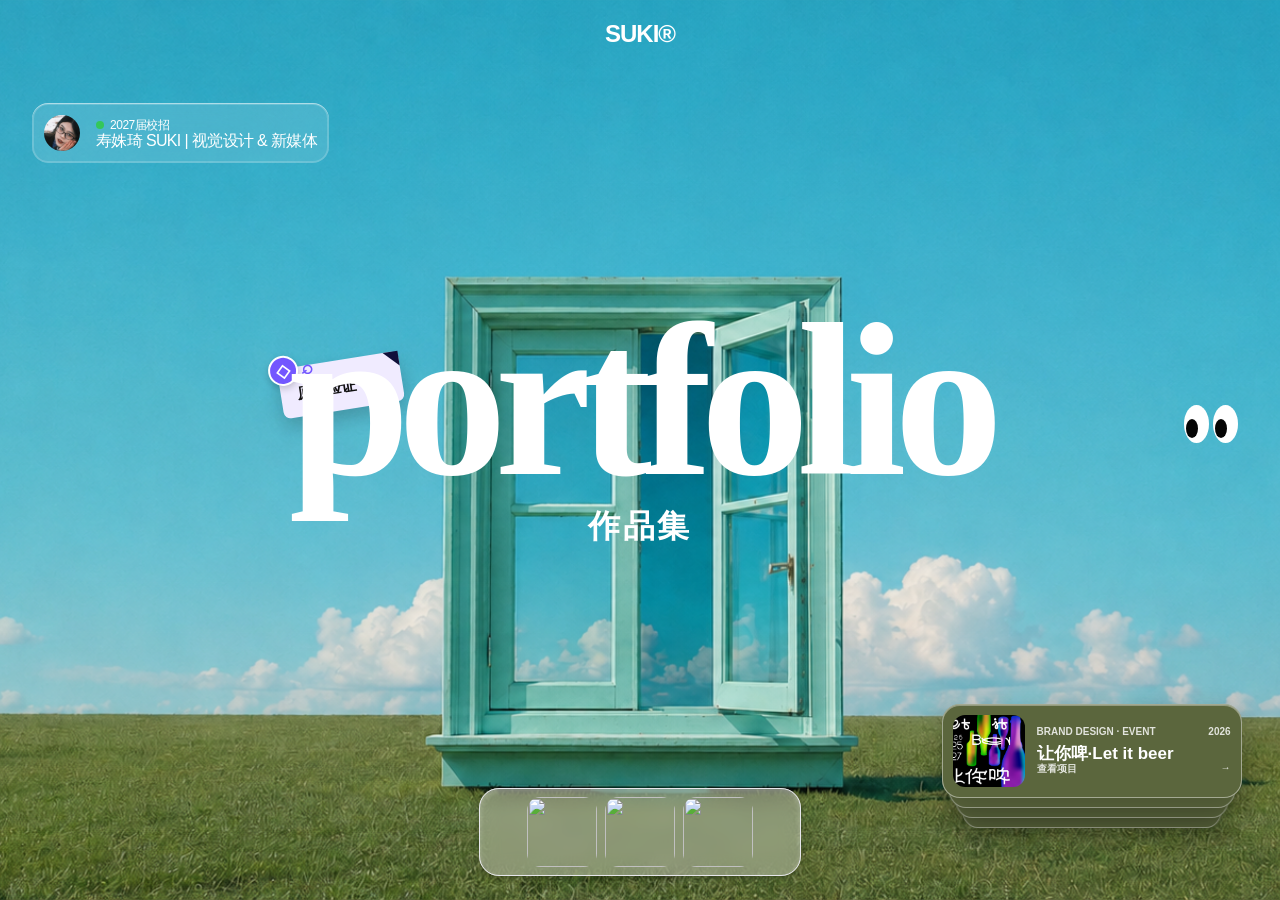
==== index.html @ dd78cadd "chore: capture portfolio source baseline" ====
<!doctype html>
<!-- Made in Framer · framer.com ✨ -->
<!-- Published Aug 6, 2026, 2:06 PM UTC -->
<html lang="en" data-redirect-timezone="1" dir="ltr">
<head>
	<meta charset="utf-8">
	<meta http-equiv="Cache-Control" content="no-cache, no-store, must-revalidate">
	<meta http-equiv="Pragma" content="no-cache">
	<meta http-equiv="Expires" content="0">
	<style id="remove-framer-branding">
		#__framer-badge-container {
			display: none !important;
			visibility: hidden !important;
			pointer-events: none !important;
		}
	</style>
	<style id="horizontal-tablet-stats">
		@media (min-width: 810px) and (max-width: 1439.98px) {
			.framer-OfoAZ .framer-1ay9h4e {
				width: 1335px !important;
				height: 301px !important;
				flex: none !important;
				transform-origin: center top !important;
				scale: 0.75;
				scale: clamp(0.58, calc((100vw - 48px) / 1335px), 1);
			}

			.framer-OfoAZ .framer-1wz6ew0-container {
				width: 339px !important;
				height: 203px !important;
				top: 71px !important;
				bottom: auto !important;
				left: 5px !important;
			}

			.framer-OfoAZ .framer-o98bv3-container {
				width: 339px !important;
				height: 203px !important;
				top: auto !important;
				bottom: 11px !important;
				left: 673px !important;
			}

			.framer-OfoAZ .framer-1bdtdpt-container {
				width: 339px !important;
				height: 203px !important;
				top: 27px !important;
				bottom: auto !important;
				left: 336px !important;
			}

			.framer-OfoAZ .framer-m10fc7-container {
				width: 339px !important;
				height: 203px !important;
				top: auto !important;
				bottom: 11px !important;
				left: 993px !important;
			}
		}
	</style>
	<style id="midrange-desktop-hero">
		.midrange-hero-extras {
			display: none;
		}

		.midrange-hero-title-line {
			display: inline;
		}

		.midrange-hero-title-line + .midrange-hero-title-line::before {
			content: " ";
		}

		@media (min-width: 1024px) and (max-width: 1439.98px) {
			#hero .framer-1fptlhi {
				position: relative !important;
				justify-content: center !important;
				gap: 0 !important;
				padding: 0 !important;
			}

			#hero .framer-1wnpgu1-container {
				position: absolute !important;
				top: 35px !important;
				left: 32px !important;
				order: initial !important;
			}

			#hero .framer-DPOZw.framer-v-pngd4r .framer-oto1q {
				order: 0 !important;
			}

			#hero .framer-DPOZw.framer-v-pngd4r .framer-ltp9uu {
				order: 1 !important;
			}

			#hero .framer-DPOZw.framer-v-pngd4r .framer-pwtmhb {
				gap: 4px !important;
			}

			#hero .framer-1mnp6iw {
				position: absolute !important;
				top: 144px !important;
				left: 50% !important;
				width: 390px !important;
				height: 324px !important;
				order: initial !important;
				transform: translateX(-50%) !important;
			}

			#hero .framer-19mtef4 h6 {
				--framer-font-size: clamp(54px, 5.2vw, 68px) !important;
				--framer-letter-spacing: -2.6px !important;
				--framer-line-height: 90% !important;
				--framer-text-alignment: left !important;
			}

			#hero .framer-19mtef4 {
				display: none !important;
			}

			#hero .midrange-hero-title-line {
				white-space: nowrap;
				display: block;
			}

			#hero .midrange-hero-title-line + .midrange-hero-title-line::before {
				content: none;
			}

			#hero .framer-1nuwzx9-container {
				top: 87px !important;
				left: 320px !important;
				right: auto !important;
			}

			#hero .framer-y3re4l-container {
				top: -25px !important;
				right: -48px !important;
				bottom: auto !important;
				left: auto !important;
			}

			.midrange-hero-extras {
				pointer-events: none;
				z-index: 4;
				display: block;
				position: absolute;
				inset: 0;
				font-family: "Mona Sans", "Mona Sans Placeholder", sans-serif;
			}

			.midrange-hero-custom-title {
				color: #fff;
				font-size: clamp(54px, 5.2vw, 68px);
				font-weight: 800;
				left: 50%;
				letter-spacing: -2.6px;
				line-height: 90%;
				margin: 0;
				position: absolute;
				top: 278px;
				transform: translateX(-50%);
				text-transform: uppercase;
				width: 390px;
			}

			.midrange-hero-custom-title span {
				display: block;
				white-space: nowrap;
			}

			.midrange-hero-chip-3 {
				pointer-events: auto;
				color: #111;
				background: #f0ebff;
				border-radius: 7px;
				align-items: center;
				box-sizing: border-box;
				gap: 7px;
				width: 122px;
				height: 50px;
				padding: 11px 10px 7px 16px;
				font-size: 15px;
				font-weight: 600;
				display: flex;
				position: absolute;
				top: 360px;
				left: calc(50% - 360px);
				transform: rotate(-9deg);
				box-shadow: 0 10px 18px #1113;
				transition: transform .35s cubic-bezier(.16, 1, .3, 1);
			}

			.midrange-hero-chip-3:hover {
				transform: rotate(-5deg) translateY(-6px) scale(1.04);
			}

			.midrange-hero-chip-3::after {
				content: "";
				border-top: 15px solid #10103a;
				border-left: 15px solid transparent;
				position: absolute;
				top: 0;
				right: 0;
			}

			.midrange-hero-chip-icon {
				color: #fff;
				background: #7357ff;
				border: 2px solid #fff;
				border-radius: 50%;
				place-items: center;
				width: 30px;
				height: 30px;
				font-size: 18px;
				display: grid;
				position: absolute;
				top: -13px;
				left: -9px;
				box-shadow: 0 3px 7px #0003;
			}

			.midrange-hero-clip {
				color: #7357ff;
				font-size: 19px;
				position: absolute;
				top: -8px;
				left: 25px;
				transform: rotate(18deg);
			}

			.midrange-hero-copy {
				color: #fff;
				width: 270px;
				font-size: 20px;
				font-weight: 700;
				line-height: 1.05;
				position: absolute;
				left: 32px;
				bottom: 38px;
			}

			.midrange-hero-copy span {
				display: block;
			}

			.midrange-hero-copy span:last-child {
				width: 230px;
				margin-top: 3px;
				margin-left: 34px;
				text-align: center;
			}

			.midrange-hero-eyes {
				align-items: center;
				gap: 4px;
				display: flex;
				position: absolute;
				top: 45%;
				right: 42px;
			}

			.midrange-hero-eye {
				background: #fff;
				border-radius: 50%;
				width: 25px;
				height: 38px;
				position: relative;
			}

			.midrange-hero-eye::after {
				content: "";
				background: #050505;
				border-radius: 50%;
				width: 12px;
				height: 19px;
				position: absolute;
				bottom: 5px;
				left: 2px;
			}

			.midrange-hero-case {
				pointer-events: auto;
				color: #fff;
				background: #59623dd9;
				border: 1px solid #ffffff70;
				border-radius: 18px;
				align-items: center;
				gap: 12px;
				width: 270px;
				height: 100px;
				padding: 12px;
				text-decoration: none;
				display: flex;
				position: absolute;
				right: 28px;
				bottom: 38px;
				box-shadow: 0 -10px 0 -2px #68724b, 0 -20px 0 -4px #7b8560, 0 12px 28px #0003;
				backdrop-filter: blur(10px);
				transition: transform .35s cubic-bezier(.16, 1, .3, 1);
			}

			.midrange-hero-case:hover {
				transform: translateY(-8px);
			}

			.midrange-hero-case img {
				object-fit: cover;
				border-radius: 11px;
				width: 70px;
				height: 70px;
			}

			.midrange-hero-case-meta {
				min-width: 0;
				flex: 1;
			}

			.midrange-hero-case-top {
				opacity: .9;
				justify-content: space-between;
				font-size: 10px;
				font-weight: 600;
				display: flex;
			}

			.midrange-hero-case-title {
				margin-top: 4px;
				font-size: 17px;
				font-weight: 800;
			}

			.midrange-hero-case-link {
				justify-content: space-between;
				margin-top: 12px;
				font-size: 10px;
				font-weight: 600;
				display: flex;
			}
		}
	</style>
	<style id="personal-about-layout">
		.personal-about-extras {
			font-family: "Mona Sans", "Mona Sans Placeholder", Arial, sans-serif;
		}

		.personal-about-title {
			color: #111;
			font-size: clamp(38px, 3.2vw, 54px);
			font-weight: 800;
			line-height: .95;
			letter-spacing: -2px;
			margin: 0;
			text-transform: uppercase;
		}

		.personal-about-photo {
			background: #fff;
			border: 1px solid rgba(0, 48, 60, .11);
			box-shadow: 18px 19px 0 rgba(38, 45, 43, .12), 0 14px 30px rgba(0, 0, 0, .12);
			margin: 0;
			position: absolute;
			transition: transform .45s cubic-bezier(.16, 1, .3, 1), box-shadow .45s cubic-bezier(.16, 1, .3, 1);
		}

		.personal-about-photo:hover {
			box-shadow: 22px 25px 0 rgba(38, 45, 43, .12), 0 20px 38px rgba(0, 0, 0, .16);
		}

		.personal-about-photo img {
			display: block;
			height: 100%;
			object-fit: cover;
			width: 100%;
		}

		.personal-about-pin {
			background: repeating-linear-gradient(135deg, #f57aac 0 5px, #dc6094 5px 7px);
			border: 1.5px solid #26333a;
			border-radius: 50%;
			box-shadow: 0 3px 0 rgba(0, 0, 0, .42);
			height: 30px;
			position: absolute;
			right: 42px;
			top: -12px;
			width: 30px;
			z-index: 3;
		}

		.personal-about-sticker {
			align-items: center;
			background: #edf8ff;
			box-shadow: 0 10px 18px rgba(0, 0, 0, .13);
			color: #151515;
			display: flex;
			font-size: 18px;
			font-weight: 600;
			gap: 11px;
			height: 62px;
			left: -17px;
			padding: 13px 22px 8px 50px;
			position: absolute;
			bottom: -29px;
			transform: rotate(-9deg);
			width: 158px;
			z-index: 4;
		}

		.personal-about-sticker::before {
			background: #159ce7;
			border: 2px solid white;
			border-radius: 50%;
			box-shadow: 0 3px 7px rgba(0, 0, 0, .25);
			color: white;
			content: "♙";
			display: grid;
			font-size: 22px;
			height: 40px;
			left: -9px;
			place-items: center;
			position: absolute;
			top: -12px;
			width: 40px;
		}

		.personal-about-sticker::after {
			border-left: 18px solid transparent;
			border-top: 18px solid #00303c;
			content: "";
			position: absolute;
			right: 0;
			top: 0;
		}

		.personal-about-clip {
			color: #159ce7;
			font-size: 21px;
			left: 24px;
			position: absolute;
			top: -10px;
			transform: rotate(12deg);
		}

		@media (min-width: 1024px) {
			#about {
				--about-card-w: clamp(265px, 22vw, 352px);
				height: clamp(720px, 56vw, 880px) !important;
				min-height: 720px !important;
				overflow: hidden !important;
				padding: 0 !important;
				position: relative !important;
			}

			#about > .framer-f8ufg9 {
				display: none !important;
			}

			#about > .personal-about-extras {
				inset: 0;
				pointer-events: none;
				position: absolute;
				z-index: 3;
			}

			#about .personal-about-title {
				left: clamp(44px, 5vw, 82px);
				position: absolute;
				top: clamp(48px, 5vw, 76px);
			}

			#about .personal-about-photo {
				height: clamp(365px, 31vw, 500px);
				left: clamp(70px, 10vw, 170px);
				pointer-events: auto;
				top: clamp(180px, 16vw, 260px);
				transform: rotate(8deg);
				width: clamp(260px, 23vw, 370px);
			}

			#about .personal-about-photo:hover {
				transform: rotate(5deg) translateY(-8px) scale(1.015);
			}

			#about > .framer-1ay9h4e {
				height: 445px !important;
				left: auto !important;
				position: absolute !important;
				right: clamp(28px, 4vw, 74px) !important;
				scale: 1 !important;
				top: clamp(195px, 16vw, 260px) !important;
				transform: none !important;
				transform-origin: top right !important;
				width: calc(var(--about-card-w) + var(--about-card-w) + 18px) !important;
				z-index: 5 !important;
			}

			#about .framer-1wz6ew0-container,
			#about .framer-o98bv3-container,
			#about .framer-1bdtdpt-container,
			#about .framer-m10fc7-container {
				height: calc(var(--about-card-w) * .6) !important;
				width: var(--about-card-w) !important;
			}

			#about .framer-1wz6ew0-container {
				bottom: auto !important;
				left: 0 !important;
				top: 13px !important;
				z-index: 5 !important;
			}

			#about .framer-o98bv3-container {
				bottom: auto !important;
				left: calc(var(--about-card-w) + 10px) !important;
				top: 4px !important;
				z-index: 6 !important;
			}

			#about .framer-1bdtdpt-container {
				bottom: auto !important;
				left: 10px !important;
				top: 220px !important;
				z-index: 7 !important;
			}

			#about .framer-m10fc7-container {
				bottom: auto !important;
				left: calc(var(--about-card-w) + 10px) !important;
				top: 210px !important;
				z-index: 5 !important;
			}
		}

		@media (min-width: 1024px) and (max-width: 1279.98px) {
			#about {
				--about-card-w: clamp(295px, 28vw, 330px);
			}

			#about > .framer-1ay9h4e {
				width: calc(var(--about-card-w) + var(--about-card-w) + 18px) !important;
			}

			#about .framer-o98bv3-container {
				left: calc(var(--about-card-w) + 10px) !important;
			}

			#about .framer-m10fc7-container {
				left: calc(var(--about-card-w) + 10px) !important;
			}
		}

		@media (max-width: 1023.98px) {
			#about {
				height: auto !important;
				min-height: 0 !important;
				position: relative !important;
			}

			#about > .framer-f8ufg9 {
				display: none !important;
			}

			#about > .personal-about-extras {
				flex: none;
				height: clamp(500px, 132vw, 620px);
				order: -1;
				position: relative;
				width: 100%;
				z-index: 3;
			}

			#about .personal-about-title {
				font-size: clamp(38px, 10vw, 54px);
				left: 24px;
				position: absolute;
				top: 46px;
			}

			#about .personal-about-photo {
				height: clamp(360px, 100vw, 470px);
				left: 50%;
				top: 125px;
				transform: translateX(-50%) rotate(5deg);
				width: min(74vw, 340px);
			}

			#about .personal-about-photo:hover {
				transform: translateX(-50%) rotate(2deg) translateY(-6px);
			}

			#about > .framer-1ay9h4e {
				order: 1;
				position: relative !important;
			}
		}
	</style>
	<link rel="stylesheet" href="./about-collage.css?v=20260919-design-copy">
	<style id="three-projects-layout">
		#hero .project-card-hidden,
		#project .project-card-hidden,
		#project .project-row-hidden {
			display: none !important;
		}

		#hero .legacy-hero-projects-hidden {
			display: none !important;
		}

		#hero .homepage-project-links {
			display: flex;
			flex-direction: column;
			gap: 10px;
			position: absolute;
			right: clamp(28px, 3vw, 64px);
			bottom: clamp(70px, 8vh, 105px);
			width: clamp(300px, 20vw, 380px);
			z-index: 35;
		}

		#hero .homepage-project-link {
			-webkit-backdrop-filter: blur(18px) saturate(120%);
			align-items: center;
			backdrop-filter: blur(18px) saturate(120%);
			background: rgba(91, 102, 61, 0.82);
			border: 1px solid rgba(255, 255, 255, 0.44);
			border-radius: 18px;
			box-shadow: 0 12px 30px rgba(0, 0, 0, 0.18), inset 0 1px 0 rgba(255, 255, 255, 0.34);
			color: #fff;
			display: grid;
			gap: 12px;
			grid-template-columns: 72px minmax(0, 1fr);
			height: 94px;
			padding: 10px;
			text-decoration: none;
			transition: transform 260ms cubic-bezier(.2,.8,.2,1), background 260ms ease;
		}

		#hero .homepage-project-link:hover,
		#hero .homepage-project-link:focus-visible {
			background: rgba(101, 113, 69, 0.9);
			outline: none;
			transform: translateX(-8px);
		}

		#hero .homepage-project-link img {
			border-radius: 12px;
			display: block;
			height: 72px;
			object-fit: cover;
			width: 72px;
		}

		#hero .homepage-project-link-copy {
			display: flex;
			flex-direction: column;
			min-width: 0;
		}

		#hero .homepage-project-link-meta,
		#hero .homepage-project-link-action {
			display: flex;
			font-family: Inter, sans-serif;
			font-size: 10px;
			font-weight: 600;
			justify-content: space-between;
			opacity: 0.82;
		}

		#hero .homepage-project-link-title {
			font-family: "Mona Sans", Inter, sans-serif;
			font-size: 17px;
			font-weight: 750;
			line-height: 1;
			margin: 8px 0 auto;
			overflow: hidden;
			text-overflow: ellipsis;
			white-space: nowrap;
		}

		@media (max-width: 809.98px) {
			#hero .homepage-project-links {
				bottom: 92px;
				right: 14px;
				width: min(310px, calc(100% - 28px));
			}

			#hero .homepage-project-link {
				grid-template-columns: 58px minmax(0, 1fr);
				height: 76px;
			}

			#hero .homepage-project-link img {
				height: 56px;
				width: 56px;
			}

			#hero .homepage-project-link-title {
				font-size: 14px;
				margin-top: 5px;
			}
		}
	</style>
	<style id="homepage-project-hover-stack">
		@media (hover: hover) and (pointer: fine) {
			#hero .homepage-project-links {
				--preview-height: 94px;
				height: calc(var(--preview-height) + (var(--project-count) - 1) * 10px);
				transition: height 360ms cubic-bezier(.2,.8,.2,1);
			}
			#hero .homepage-project-links .homepage-project-link {
				position: absolute; top: 0; left: 0; width: 100%;
				height: var(--preview-height); box-sizing: border-box;
				z-index: calc(var(--project-count) - var(--project-index));
				transform-origin: center bottom;
				transform: translateY(calc(var(--project-index) * 10px)) scaleX(calc(1 - var(--project-index) * .045));
				transition: transform 360ms cubic-bezier(.2,.8,.2,1), background 260ms ease;
			}
			#hero .homepage-project-links:not(:hover):not(:has(:focus-visible)) .homepage-project-link { background: rgb(91, 102, 61); }
			#hero .homepage-project-links:not(:hover):not(:has(:focus-visible)) .homepage-project-link:not(:first-child) > * { opacity: 0; }
			#hero .homepage-project-links .homepage-project-link > * { transition: opacity 180ms ease; }
			#hero .homepage-project-links:hover,
			#hero .homepage-project-links:has(:focus-visible) { height: calc(var(--project-count) * (var(--preview-height) + 10px) - 10px); }
			#hero .homepage-project-links:hover .homepage-project-link,
			#hero .homepage-project-links:has(:focus-visible) .homepage-project-link { transform: translateY(calc(var(--project-index) * (var(--preview-height) + 10px))); }
			#hero .homepage-project-links:hover .homepage-project-link:hover,
			#hero .homepage-project-links:has(:focus-visible) .homepage-project-link:focus-visible { transform: translate(-8px, calc(var(--project-index) * (var(--preview-height) + 10px))); }
		}
		@media (hover: hover) and (pointer: fine) and (max-width: 809.98px) {
			#hero .homepage-project-links { --preview-height: 76px; }
		}
		@media (prefers-reduced-motion: reduce) {
			#hero .homepage-project-links,
			#hero .homepage-project-links .homepage-project-link,
			#hero .homepage-project-links .homepage-project-link > * { transition: none; }
		}
	</style>
	<style id="footer-creative-copy">
		#footer .footer-creative-heading { top: 0 !important; height: auto !important; }
		#footer .footer-creative-heading h6 { font-size: clamp(34px, 4.5vw, 72px) !important; line-height: .93 !important; margin: 0 !important; white-space: nowrap; padding-left: clamp(100px, 8vw, 128px); }
		#footer .footer-creative-heading h6:nth-child(2) { padding-left: calc(clamp(100px, 8vw, 128px) + 1em); }
		#footer .footer-creative-heading h6:nth-child(3) { padding-left: calc(clamp(100px, 8vw, 128px) + .25em); }
		#footer .footer-creative-heading h6:nth-child(4) { padding-left: calc(clamp(100px, 8vw, 128px) + 1.25em); }
		#footer .footer-career-copy { white-space: pre-line !important; line-height: 1.3 !important; overflow-wrap: normal; }
	</style>
	<style id="hero-portfolio-title">
		/* Remove the supporting slogan at every homepage breakpoint. */
		#hero .framer-co6r0y,
		#hero .midrange-hero-copy {
			display: none !important;
		}

		#hero .framer-1mnp6iw,
		#hero .midrange-hero-custom-title {
			display: none !important;
		}

		#hero .hero-portfolio-heading {
			align-items: center;
			color: #fff;
			display: flex;
			flex-direction: column;
			left: 50%;
			pointer-events: none;
			position: absolute;
			text-align: center;
			top: 48%;
			transform: translate(-50%, -50%);
			width: min(96vw, 1320px);
			z-index: 5;
		}

		#hero .hero-portfolio-heading h1 {
			font-family: "Times New Roman", Georgia, serif;
			font-size: clamp(150px, 17vw, 270px);
			font-weight: 700;
			letter-spacing: -0.055em;
			line-height: 0.72;
			margin: 0;
			white-space: nowrap;
		}

		#hero .hero-portfolio-heading p {
			font-family: "Songti SC", STSong, Georgia, serif;
			font-size: clamp(28px, 2.5vw, 42px);
			font-weight: 700;
			letter-spacing: 0.08em;
			line-height: 1;
			margin: 30px 0 0;
		}

		@media (max-width: 809.98px) {
			#hero .hero-portfolio-heading {
				top: 44%;
				width: 96vw;
			}

			#hero .hero-portfolio-heading h1 {
				font-size: clamp(58px, 16.5vw, 94px);
				letter-spacing: -0.06em;
			}

			#hero .hero-portfolio-heading p {
				font-size: clamp(20px, 5.8vw, 30px);
				margin-top: 18px;
			}
		}
	</style>
	<style id="page-background-refresh">
		#project .framer-svjvdb h1,
		#project .project-stack-heading h1 {
			font-family: "Times New Roman", Georgia, serif !important;
			font-weight: 700 !important;
		}
		#project > [data-framer-background-image-wrapper="true"] {
			background: #c3e4f4 url("./assets/ec235ac8-564c-48c0-b6b8-eeb838b84412.png") center / cover no-repeat !important;
		}
		#footer .framer-1pko0bn > [data-framer-background-image-wrapper="true"] {
			background: #4aa9bc url("./assets/hero-window-clouds-v2.png") center / cover no-repeat !important;
		}
		#project > [data-framer-background-image-wrapper="true"] > img,
		#footer .framer-1pko0bn > [data-framer-background-image-wrapper="true"] > img,
		#project .project-stack-progress {
			display: none !important;
		}
	</style>
	<style id="hero-cover-image">
		#hero > [data-framer-background-image-wrapper="true"] {
			background-image: url("./assets/hero-window-clouds-v2.png") !important;
			background-position: center center !important;
			background-repeat: no-repeat !important;
			background-size: cover !important;
		}

		#hero > [data-framer-background-image-wrapper="true"] > img {
			opacity: 0 !important;
			pointer-events: none !important;
		}
	</style>
	<style id="hero-profile-avatar">
		#hero .framer-1emreek {
			background-image: url("./assets/profile-avatar-snow.jpg") !important;
			background-position: 68% 38% !important;
			background-repeat: no-repeat !important;
			background-size: 235% auto !important;
		}

		#hero .framer-1emreek > [data-framer-background-image-wrapper="true"] {
			opacity: 0 !important;
			pointer-events: none !important;
		}
	</style>
	<style id="removed-content-sections">
		#services,
		#reviews,
		#faqs,
		a[href$="#services"],
		a[href$="#reviews"],
		a[href$="#faqs"],
		div:has(> a[href$="#services"]),
		div:has(> a[href$="#reviews"]),
		div:has(> a[href$="#faqs"]),
		#footer .footer-english-links-hidden {
			display: none !important;
		}
	</style>
	<style id="apple-project-flipbook">
		#project.project-flipbook-ready .framer-t4zs2z,
		#project.project-flipbook-ready .framer-4jt9w9 {
			display: none !important;
		}

		#project .project-flipbook {
			--flip-accent: rgba(255, 255, 255, 0.72);
			left: 50%;
			position: absolute;
			top: 54%;
			transform: translate(-50%, -50%);
			width: min(78vw, 1160px);
			z-index: 20;
		}

		#project .project-flip-stage {
			aspect-ratio: 16 / 8.7;
			border-radius: 34px;
			outline: none;
			perspective: 1800px;
			position: relative;
		}

		#project .project-flip-stage:focus-visible {
			box-shadow: 0 0 0 4px rgba(10, 132, 255, 0.24);
		}

		#project .project-flip-page {
			-webkit-backdrop-filter: blur(30px) saturate(135%);
			backdrop-filter: blur(30px) saturate(135%);
			background: linear-gradient(145deg, rgba(255, 255, 255, 0.82), rgba(247, 247, 247, 0.66));
			border: 1px solid rgba(255, 255, 255, 0.82);
			border-radius: 34px;
			box-shadow: 0 30px 80px rgba(31, 35, 38, 0.18), inset 0 1px 0 rgba(255, 255, 255, 0.92);
			cursor: pointer;
			display: grid;
			grid-template-columns: minmax(0, 1.58fr) minmax(250px, 0.72fr);
			inset: 0;
			opacity: 0;
			overflow: hidden;
			padding: 12px;
			pointer-events: none;
			position: absolute;
			text-align: left;
			transform: perspective(1800px) rotateY(-12deg) translateX(4%) scale(0.975);
			transform-origin: left center;
			transition: opacity 420ms cubic-bezier(.2,.75,.2,1), transform 620ms cubic-bezier(.2,.8,.2,1), box-shadow 420ms ease;
		}

		#project .project-flip-page.is-active {
			opacity: 1;
			pointer-events: auto;
			transform: perspective(1800px) rotateY(0deg) translateX(0) scale(1);
			z-index: 3;
		}

		#project .project-flip-page.is-before {
			transform: perspective(1800px) rotateY(12deg) translateX(-4%) scale(0.975);
			transform-origin: right center;
		}

		#project .project-flip-page.is-active:hover {
			box-shadow: 0 36px 90px rgba(31, 35, 38, 0.22), inset 0 1px 0 rgba(255, 255, 255, 0.96);
			transform: perspective(1800px) rotateY(0deg) translateY(-4px) scale(1);
		}

		#project .project-flip-image {
			background: #e9e9e7;
			border-radius: 25px;
			height: 100%;
			min-width: 0;
			overflow: hidden;
			position: relative;
		}

		#project .project-flip-image::after {
			background: linear-gradient(180deg, transparent 68%, rgba(0, 0, 0, 0.08));
			content: "";
			inset: 0;
			pointer-events: none;
			position: absolute;
		}

		#project .project-flip-image img {
			display: block;
			height: 100%;
			object-fit: cover;
			transition: transform 700ms cubic-bezier(.2,.8,.2,1);
			width: 100%;
		}

		#project .project-flip-page.is-active:hover img {
			transform: scale(1.018);
		}

		#project .project-flip-info {
			display: flex;
			flex-direction: column;
			min-width: 0;
			padding: clamp(24px, 3vw, 46px) clamp(20px, 2.6vw, 40px);
		}

		#project .project-flip-kicker,
		#project .project-flip-count {
			color: rgba(37, 37, 37, 0.5);
			font-family: Inter, sans-serif;
			font-size: 12px;
			font-weight: 600;
			letter-spacing: 0.02em;
			text-transform: uppercase;
		}

		#project .project-flip-meta {
			display: flex;
			justify-content: space-between;
		}

		#project .project-flip-title {
			color: #1d1d1f;
			font-family: "Mona Sans", Inter, sans-serif;
			font-size: clamp(30px, 3.3vw, 54px);
			font-weight: 700;
			letter-spacing: -0.055em;
			line-height: 0.96;
			margin: auto 0 18px;
		}

		#project .project-flip-description {
			color: rgba(37, 37, 37, 0.62);
			font-family: Inter, sans-serif;
			font-size: clamp(13px, 1.15vw, 17px);
			font-weight: 500;
			line-height: 1.45;
			margin: 0;
		}

		#project .project-flip-link {
			align-items: center;
			border-top: 1px solid rgba(37, 37, 37, 0.11);
			color: #1d1d1f;
			display: flex;
			font-family: Inter, sans-serif;
			font-size: 13px;
			font-weight: 600;
			justify-content: space-between;
			margin-top: clamp(20px, 3vw, 42px);
			padding-top: 17px;
		}

		#project .project-flip-controls {
			align-items: center;
			display: flex;
			gap: 12px;
			justify-content: center;
			margin-top: 22px;
		}

		#project .project-flip-nav {
			-webkit-backdrop-filter: blur(18px);
			align-items: center;
			backdrop-filter: blur(18px);
			background: rgba(255, 255, 255, 0.68);
			border: 1px solid rgba(255, 255, 255, 0.88);
			border-radius: 999px;
			box-shadow: 0 8px 24px rgba(31, 35, 38, 0.12);
			color: #1d1d1f;
			cursor: pointer;
			display: flex;
			font-size: 20px;
			height: 44px;
			justify-content: center;
			padding: 0;
			transition: transform 180ms ease, background 180ms ease;
			width: 44px;
		}

		#project .project-flip-nav:hover {
			background: rgba(255, 255, 255, 0.92);
			transform: translateY(-2px);
		}

		#project .project-flip-dots {
			-webkit-backdrop-filter: blur(18px);
			align-items: center;
			backdrop-filter: blur(18px);
			background: rgba(255, 255, 255, 0.52);
			border: 1px solid rgba(255, 255, 255, 0.72);
			border-radius: 999px;
			display: flex;
			gap: 7px;
			height: 34px;
			padding: 0 13px;
		}

		#project .project-flip-dot {
			background: rgba(29, 29, 31, 0.22);
			border: 0;
			border-radius: 999px;
			height: 6px;
			padding: 0;
			transition: width 260ms ease, background 260ms ease;
			width: 6px;
		}

		#project .project-flip-dot.is-active {
			background: #1d1d1f;
			width: 20px;
		}

		@media (max-width: 809.98px) {
			#project .project-flipbook {
				top: 52%;
				width: calc(100% - 28px);
			}

			#project .project-flip-stage {
				aspect-ratio: 16 / 10.4;
				border-radius: 22px;
			}

			#project .project-flip-page {
				border-radius: 22px;
				grid-template-columns: minmax(0, 1.25fr) minmax(128px, 0.75fr);
				padding: 7px;
			}

			#project .project-flip-image {
				border-radius: 17px;
			}

			#project .project-flip-info {
				padding: 15px 12px;
			}

			#project .project-flip-kicker,
			#project .project-flip-count {
				font-size: 8px;
			}

			#project .project-flip-title {
				font-size: clamp(18px, 5.7vw, 24px);
				margin-bottom: 8px;
			}

			#project .project-flip-description {
				display: -webkit-box;
				font-size: 9px;
				-webkit-box-orient: vertical;
				-webkit-line-clamp: 2;
				overflow: hidden;
			}

			#project .project-flip-link {
				font-size: 9px;
				margin-top: 10px;
				padding-top: 9px;
			}

			#project .project-flip-controls {
				margin-top: 14px;
			}

			#project .project-flip-nav {
				font-size: 17px;
				height: 38px;
				width: 38px;
			}
		}

		@media (prefers-reduced-motion: reduce) {
			#project .project-flip-page,
			#project .project-flip-image img,
			#project .project-flip-nav,
			#project .project-flip-dot {
				transition-duration: 0.01ms !important;
			}
		}
	</style>
	<style id="apple-project-scroll-stack">
		#project.project-scroll-stack-ready {
			--project-bottom-space: clamp(190px, 24svh, 280px);
			height: calc(220svh + var(--project-bottom-space)) !important;
			min-height: calc(1750px + var(--project-bottom-space)) !important;
			overflow: clip !important;
			position: relative !important;
		}

		#project.project-scroll-stack-ready .framer-t4zs2z,
		#project.project-scroll-stack-ready .framer-4jt9w9,
		#project.project-scroll-stack-ready > .project-flipbook {
			display: none !important;
		}

		#project .project-scroll-stack {
			height: calc(100% - var(--project-bottom-space, 220px));
			inset: 0;
			position: absolute;
			width: 100%;
			z-index: 20;
		}

		#project .project-stack-sticky {
			align-items: center;
			display: flex;
			height: 100svh;
			justify-content: center;
			position: sticky;
			top: 0;
			width: 100%;
		}

		#project .project-stack-heading {
			left: 50% !important;
			position: absolute !important;
			top: clamp(126px, 12vh, 150px) !important;
			transform: translateX(-50%) !important;
			width: min(620px, calc(100% - 40px)) !important;
			z-index: 40 !important;
		}

		#project .project-stack-heading .framer-eoi6kj {
			width: 100% !important;
		}

		#project .project-stack-heading .framer-165lf6a-container {
			left: clamp(0px, 3vw, 28px) !important;
			top: -58px !important;
			transform: scale(0.72) rotate(-12deg) !important;
			transform-origin: left center !important;
		}

		#project .project-stack-heading h1 {
			font-size: clamp(34px, 3.35vw, 54px) !important;
			line-height: 0.92 !important;
		}

		#project .project-stack-stage {
			aspect-ratio: 16 / 8.1;
			perspective: 1800px;
			position: relative;
			transform: translateY(clamp(72px, 10vh, 112px));
			width: min(58vw, 1080px);
			z-index: 1;
		}

		#project .project-stack-card {
			-webkit-backdrop-filter: blur(30px) saturate(135%);
			backdrop-filter: blur(30px) saturate(135%);
			background: linear-gradient(145deg, rgba(255, 255, 255, 0.86), rgba(247, 247, 247, 0.7));
			border: 1px solid rgba(255, 255, 255, 0.86);
			border-radius: 34px;
			box-shadow: 0 30px 82px rgba(31, 35, 38, 0.2), inset 0 1px 0 rgba(255, 255, 255, 0.96);
			cursor: pointer;
			display: grid;
			grid-template-columns: minmax(0, 1.42fr) minmax(270px, 0.88fr);
			inset: 0;
			overflow: hidden;
			padding: 12px;
			position: absolute;
			text-align: left;
			transform-origin: center top;
			will-change: transform, filter;
		}

		#project .project-stack-card:focus-visible {
			box-shadow: 0 0 0 4px rgba(10, 132, 255, 0.24), 0 30px 82px rgba(31, 35, 38, 0.2);
			outline: none;
		}

		#project .project-stack-card:hover .project-stack-image img {
			transform: scale(1.018);
		}

		#project .project-stack-image {
			background: #e9e9e7;
			border-radius: 25px;
			height: 100%;
			overflow: hidden;
			position: relative;
		}

		#project .project-stack-image::after {
			background: linear-gradient(180deg, transparent 68%, rgba(0, 0, 0, 0.08));
			content: "";
			inset: 0;
			pointer-events: none;
			position: absolute;
		}

		#project .project-stack-image img {
			display: block;
			height: 100%;
			object-fit: cover;
			transition: transform 650ms cubic-bezier(.2,.8,.2,1);
			width: 100%;
		}

		#project .project-stack-info {
			display: flex;
			flex-direction: column;
			min-width: 0;
			padding: clamp(24px, 3vw, 46px) clamp(20px, 2.6vw, 40px);
		}

		#project .project-stack-meta {
			display: flex;
			justify-content: space-between;
		}

		#project .project-stack-kicker,
		#project .project-stack-count {
			color: rgba(37, 37, 37, 0.5);
			font-family: Inter, sans-serif;
			font-size: 12px;
			font-weight: 600;
			letter-spacing: 0.02em;
			text-transform: uppercase;
		}

		#project .project-stack-title {
			color: #1d1d1f;
			font-family: "Mona Sans", Inter, sans-serif;
			font-size: clamp(27px, 2.3vw, 40px);
			font-weight: 700;
			letter-spacing: -0.055em;
			line-height: 0.96;
			margin: auto 0 18px;
			white-space: nowrap;
		}

		#project .project-stack-description {
			color: rgba(37, 37, 37, 0.62);
			font-family: Inter, sans-serif;
			font-size: clamp(13px, 1.15vw, 17px);
			font-weight: 500;
			line-height: 1.45;
			margin: 0;
		}

		#project .project-stack-link {
			align-items: center;
			border-top: 1px solid rgba(37, 37, 37, 0.11);
			color: #1d1d1f;
			display: flex;
			font-family: Inter, sans-serif;
			font-size: 13px;
			font-weight: 600;
			justify-content: space-between;
			margin-top: clamp(20px, 3vw, 42px);
			padding-top: 17px;
		}

		#project .project-stack-progress {
			-webkit-backdrop-filter: blur(18px);
			align-items: center;
			backdrop-filter: blur(18px);
			background: rgba(255, 255, 255, 0.58);
			border: 1px solid rgba(255, 255, 255, 0.78);
			border-radius: 999px;
			bottom: -58px;
			box-shadow: 0 8px 24px rgba(31, 35, 38, 0.1);
			display: flex;
			gap: 8px;
			height: 34px;
			left: 50%;
			padding: 0 14px;
			position: absolute;
			transform: translateX(-50%);
			z-index: 10;
		}

		#project .project-stack-progress-dot {
			background: rgba(29, 29, 31, 0.2);
			border-radius: 999px;
			height: 6px;
			transition: width 220ms ease, background 220ms ease;
			width: 6px;
		}

		#project .project-stack-progress-dot.is-active {
			background: #1d1d1f;
			width: 22px;
		}

		@media (max-width: 809.98px) {
			#project.project-scroll-stack-ready {
				--project-bottom-space: clamp(150px, 20svh, 220px);
				height: calc(210svh + var(--project-bottom-space)) !important;
				min-height: calc(1420px + var(--project-bottom-space)) !important;
			}

			#project .project-stack-stage {
				aspect-ratio: 16 / 10.4;
				transform: translateY(112px);
				width: calc(100% - 28px);
			}

			#project .project-stack-heading {
				top: 140px !important;
				width: calc(100% - 32px) !important;
			}

			#project .project-stack-heading .framer-165lf6a-container {
				left: 18px !important;
				top: -58px !important;
				transform: scale(0.58) rotate(-12deg) !important;
			}

			#project .project-stack-heading h1 {
				font-size: clamp(28px, 9.6vw, 40px) !important;
				line-height: 0.9 !important;
			}

			#project .project-stack-card {
				border-radius: 22px;
				grid-template-columns: minmax(0, 1.08fr) minmax(138px, 0.92fr);
				padding: 7px;
			}

			#project .project-stack-image {
				border-radius: 17px;
			}

			#project .project-stack-info {
				padding: 15px 12px;
			}

			#project .project-stack-kicker,
			#project .project-stack-count {
				font-size: 8px;
			}

			#project .project-stack-title {
				font-size: clamp(15px, 4.4vw, 18px);
				margin-bottom: 8px;
			}

			#project .project-stack-description {
				display: -webkit-box;
				font-size: 9px;
				-webkit-box-orient: vertical;
				-webkit-line-clamp: 2;
				overflow: hidden;
			}

			#project .project-stack-link {
				font-size: 9px;
				margin-top: 10px;
				padding-top: 9px;
			}
		}

		@media (prefers-reduced-motion: reduce) {
			#project.project-scroll-stack-ready {
				height: auto !important;
				min-height: 0 !important;
			}

			#project .project-scroll-stack,
			#project .project-stack-sticky,
			#project .project-stack-stage {
				height: auto;
				position: relative;
				transform: none;
			}

			#project .project-stack-heading {
				left: auto !important;
				margin: 80px auto 24px !important;
				position: relative !important;
				top: auto !important;
				transform: none !important;
			}

			#project .project-stack-stage {
				aspect-ratio: auto;
				display: grid;
				gap: 18px;
				padding: 120px 0;
			}

			#project .project-stack-card {
				aspect-ratio: 16 / 8.7;
				filter: none !important;
				position: relative;
				transform: none !important;
			}
		}
	</style>
	<style id="landscape-project-modal">
		.framer-OfoAZ.framer-lgv2t0 {
			z-index: 1000 !important;
		}

		.framer-OfoAZ.framer-httw9p-container {
			z-index: 1001 !important;
		}

		@media (min-width: 810px) {
			.framer-OfoAZ.framer-httw9p-container {
				height: min(88vh, 1100px) !important;
				left: 50% !important;
				max-height: calc(100vh - 72px) !important;
				max-width: calc(100vw - 96px) !important;
				top: 50% !important;
				transform: translate(-50%, -50%) !important;
				width: min(86vw, 1480px) !important;
			}

			.framer-OfoAZ.framer-httw9p-container > .framer-ksZsc,
			.framer-OfoAZ.framer-httw9p-container .framer-1syuspx-container,
			.framer-OfoAZ.framer-httw9p-container .framer-xnhiZ {
				height: 100% !important;
				width: 100% !important;
			}

			.framer-OfoAZ.framer-httw9p-container .framer-ksZsc > .framer-1syuspx-container {
				height: calc(100% - 48px) !important;
			}

			.framer-OfoAZ.framer-httw9p-container .framer-oj4zbl {
				aspect-ratio: auto !important;
				height: min(45vw, 60vh, 700px) !important;
				min-height: 0 !important;
				width: 100% !important;
			}
		}
	</style>
	<style id="project-case-modal-style">
		body.project-case-modal-open {
			overflow: hidden !important;
		}

		body.project-case-modal-open [data-framer-name="Content-Wrapper"] {
			overflow: hidden !important;
		}

		.project-case-modal {
			align-items: center;
			display: flex;
			inset: 0;
			justify-content: center;
			opacity: 0;
			padding: 32px;
			pointer-events: none;
			position: fixed;
			transition: opacity 260ms ease;
			z-index: 2147483000;
		}

		.project-case-modal[hidden] {
			display: none;
		}

		.project-case-modal.is-open {
			opacity: 1;
			pointer-events: auto;
		}

		.project-case-backdrop {
			backdrop-filter: blur(7px);
			background: rgba(10, 20, 31, 0.68);
			inset: 0;
			position: absolute;
		}

		.project-case-window {
			background: rgba(249, 249, 247, 0.98);
			border: 1px solid rgba(255, 255, 255, 0.88);
			border-radius: 28px;
			box-shadow: 0 34px 90px rgba(0, 0, 0, 0.38), 0 2px 1px rgba(255, 255, 255, 0.9) inset;
			display: flex;
			flex-direction: column;
			height: min(90vh, 980px);
			max-width: 1220px;
			overflow: hidden;
			position: relative;
			transform: translateY(24px) scale(0.975);
			transition: transform 320ms cubic-bezier(0.22, 1, 0.36, 1);
			width: min(88vw, 1220px);
		}

		.project-case-modal.is-open .project-case-window {
			transform: translateY(0) scale(1);
		}

		.project-case-toolbar {
			align-items: center;
			background: rgba(252, 252, 250, 0.92);
			border-bottom: 1px solid rgba(0, 0, 0, 0.06);
			display: grid;
			flex: 0 0 58px;
			grid-template-columns: 92px minmax(0, 1fr) 42px;
			gap: 14px;
			padding: 0 22px;
		}

		.project-case-controls {
			align-items: center;
			appearance: none;
			background: transparent;
			border: 0;
			cursor: pointer;
			display: flex;
			gap: 8px;
			height: 38px;
			justify-content: flex-start;
			padding: 0;
		}

		.project-case-controls span {
			border: 0.5px solid rgba(0, 0, 0, 0.12);
			border-radius: 50%;
			display: block;
			height: 15px;
			transition: filter 160ms ease, transform 160ms ease;
			width: 15px;
		}

		.project-case-controls:hover span,
		.project-case-controls:focus-visible span {
			filter: saturate(1.15) brightness(0.96);
			transform: scale(1.08);
		}

		.project-case-controls .is-red { background: #ff5f57; }
		.project-case-controls .is-yellow { background: #febc2e; }
		.project-case-controls .is-green { background: #28c840; }

		.project-case-address {
			align-items: center;
			background: #f0f0ef;
			border: 1px solid rgba(0, 0, 0, 0.035);
			border-radius: 9px;
			color: #9a9a99;
			display: flex;
			font-size: 14px;
			gap: 8px;
			height: 34px;
			justify-content: center;
			letter-spacing: -0.01em;
			min-width: 0;
			padding: 0 16px;
		}

		.project-case-address-text {
			overflow: hidden;
			text-overflow: ellipsis;
			white-space: nowrap;
		}

		.project-case-toolbar-mark {
			align-items: center;
			background: linear-gradient(145deg, #57c8ff, #0078ee);
			border-radius: 8px;
			box-shadow: 0 1px 3px rgba(0, 86, 160, 0.3);
			color: #fff;
			display: flex;
			font-size: 16px;
			height: 28px;
			justify-content: center;
			justify-self: end;
			width: 28px;
		}

		.project-case-scroll {
			flex: 1 1 auto;
			overflow-x: hidden;
			overflow-y: auto;
			overflow-y: overlay;
			padding: 26px;
			scroll-behavior: smooth;
			scrollbar-color: rgba(0, 0, 0, 0.24) transparent;
			scrollbar-width: thin;
		}

		.project-case-scroll::-webkit-scrollbar { width: 9px; }
		.project-case-scroll::-webkit-scrollbar-track { background: transparent; }
		.project-case-scroll::-webkit-scrollbar-thumb {
			background: rgba(0, 0, 0, 0.2);
			border: 3px solid transparent;
			border-radius: 999px;
			background-clip: padding-box;
		}

		.project-case-cover,
		.project-case-video,
		.project-case-page {
			background: #ececea;
			border: 1px solid rgba(0, 0, 0, 0.06);
			border-radius: 20px;
			box-shadow: 0 14px 34px rgba(0, 0, 0, 0.12);
			display: block;
			height: auto;
			object-fit: cover;
			width: 100%;
		}

		.project-case-cover {
			aspect-ratio: 16 / 9;
		}

		.project-case-video {
			aspect-ratio: 16 / 9;
			background: #0b0d12;
			object-fit: cover;
		}

		.project-case-summary {
			display: grid;
			gap: 18px 36px;
			grid-template-columns: minmax(0, 1.55fr) minmax(260px, 0.75fr);
			padding: 34px 4px 40px;
		}

		.project-case-kicker {
			color: #8a8a87;
			font-size: 13px;
			font-weight: 650;
			letter-spacing: 0.08em;
			margin: 0 0 12px;
			text-transform: uppercase;
		}

		.project-case-title {
			color: #1d1d1f;
			font-size: clamp(34px, 4.3vw, 62px);
			font-weight: 760;
			letter-spacing: -0.055em;
			line-height: 0.98;
			margin: 0;
		}

		.project-case-description {
			color: #5f5f5c;
			font-size: 17px;
			line-height: 1.55;
			margin: 18px 0 0;
			max-width: 760px;
		}

		.project-case-facts {
			align-self: end;
			border-top: 1px solid rgba(0, 0, 0, 0.11);
			display: grid;
			gap: 18px 20px;
			grid-template-columns: repeat(2, minmax(0, 1fr));
			margin: 0;
			padding: 18px 0 0;
		}

		.project-case-facts div { min-width: 0; }
		.project-case-facts dt {
			color: #92928f;
			font-size: 12px;
			margin: 0 0 4px;
		}
		.project-case-facts dd {
			color: #252523;
			font-size: 14px;
			font-weight: 650;
			line-height: 1.3;
			margin: 0;
		}

		.project-case-content-heading {
			align-items: baseline;
			display: flex;
			justify-content: space-between;
			margin: 2px 4px 18px;
		}

		.project-case-content-heading h3 {
			color: #1d1d1f;
			font-size: 24px;
			letter-spacing: -0.035em;
			margin: 0;
		}

		.project-case-content-heading span {
			color: #949491;
			font-size: 13px;
		}

		.project-case-pages {
			display: grid;
			gap: 24px;
			padding-bottom: 6px;
		}

		.project-case-page {
			box-shadow: 0 10px 28px rgba(0, 0, 0, 0.1);
			object-fit: contain;
		}

		@media (max-width: 809px) {
			.project-case-modal { padding: 10px; }
			.project-case-window {
				border-radius: 22px;
				height: calc(100dvh - 20px);
				width: calc(100vw - 20px);
			}

			.project-case-toolbar {
				flex-basis: 52px;
				grid-template-columns: 76px minmax(0, 1fr) 30px;
				gap: 8px;
				padding: 0 14px;
			}

			.project-case-controls { gap: 6px; }
			.project-case-controls span { height: 13px; width: 13px; }
			.project-case-address { font-size: 12px; height: 31px; padding: 0 10px; }
			.project-case-toolbar-mark { border-radius: 7px; height: 25px; width: 25px; }
			.project-case-scroll { padding: 12px; }
			.project-case-cover,
			.project-case-video,
			.project-case-page { border-radius: 13px; }
			.project-case-summary {
				gap: 24px;
				grid-template-columns: 1fr;
				padding: 26px 2px 32px;
			}
			.project-case-title { font-size: clamp(31px, 11vw, 46px); }
			.project-case-description { font-size: 15px; margin-top: 14px; }
			.project-case-content-heading { margin: 0 2px 12px; }
			.project-case-content-heading h3 { font-size: 20px; }
			.project-case-pages { gap: 14px; }
		}

		@media (prefers-reduced-motion: reduce) {
			.project-case-modal,
			.project-case-window { transition: none !important; }
			.project-case-scroll { scroll-behavior: auto; }
		}
	</style>
	<meta name="viewport" content="width=device-width">
	<meta name="generator" content="Framer 46fff58">
	<title>SUKI® – 视觉设计作品集</title>
    <meta name="description" content="A playful creative digital design portfolio featuring websites, UI/UX projects, Framer builds, brand identity work, AI explorations, and selected creative work.">
    <meta name="framer-search-index" content="https://framerusercontent.com/sites/yvacJel4hSEJsUfXoYWax/searchIndex-u0xomVuQBjSN.json">
    <meta name="framer-search-index-fallback" content="https://framerusercontent.com/sites/yvacJel4hSEJsUfXoYWax/searchIndex-UoP0uo3FduqY.json">
    <link href="https://framerusercontent.com/images/iamnT5AMymgEVyGvm02suRMOSY.png" rel="icon" media="(prefers-color-scheme: light)">
    <link href="https://framerusercontent.com/images/iamnT5AMymgEVyGvm02suRMOSY.png" rel="icon" media="(prefers-color-scheme: dark)">
    <link rel="apple-touch-icon" href="https://framerusercontent.com/images/F6YMT19LuP84MiwgMNntzaufww.png">
    <!-- Open Graph -->
    <meta property="og:type" content="website">
    <meta property="og:title" content="SUKI® – 视觉设计作品集">
    <meta property="og:description" content="A playful creative digital design portfolio featuring websites, UI/UX projects, Framer builds, brand identity work, AI explorations, and selected creative work.">
    <meta property="og:image" content="https://framerusercontent.com/images/SH2m0pFPxiO8aVxuEubFLarw.png">
    <!-- X -->
    <meta name="twitter:card" content="summary_large_image">
    <meta name="twitter:title" content="SUKI® – 视觉设计作品集">
    <meta name="twitter:description" content="A playful creative digital design portfolio featuring websites, UI/UX projects, Framer builds, brand identity work, AI explorations, and selected creative work.">
    <meta name="twitter:image" content="https://framerusercontent.com/images/SH2m0pFPxiO8aVxuEubFLarw.png">
	
	
	<script>try{if(localStorage.getItem("__framer_force_showing_editorbar_since")){const n=document.createElement("link");n.rel="modulepreload";n.href="https://framer.com/edit/init.mjs";document.head.appendChild(n)}}catch(e){}</script>
	<link rel="canonical" href="https://creatiie.framer.website/"><meta property="og:url" content="https://creatiie.framer.website/"><!-- Start of headStart -->
    
    <!-- End of headStart -->
	
	<style data-framer-font-css>/* vietnamese */
@font-face {
  font-family: 'Mona Sans';
  font-style: italic;
  font-weight: 500;
  font-stretch: 100%;
  font-display: swap;
  src: url(https://fonts.gstatic.com/s/monasans/v4/o-0ZIpQmx24alC5A4PNr4C5OaxRsfNNlKbCePevttnOmDyw.woff2) format('woff2');
  unicode-range: U+0102-0103, U+0110-0111, U+0128-0129, U+0168-0169, U+01A0-01A1, U+01AF-01B0, U+0300-0301, U+0303-0304, U+0308-0309, U+0323, U+0329, U+1EA0-1EF9, U+20AB;
}
/* latin-ext */
@font-face {
  font-family: 'Mona Sans';
  font-style: italic;
  font-weight: 500;
  font-stretch: 100%;
  font-display: swap;
  src: url(https://fonts.gstatic.com/s/monasans/v4/o-0ZIpQmx24alC5A4PNr4C5OaxRsfNNlKbCePevtt3OmDyw.woff2) format('woff2');
  unicode-range: U+0100-02BA, U+02BD-02C5, U+02C7-02CC, U+02CE-02D7, U+02DD-02FF, U+0304, U+0308, U+0329, U+1D00-1DBF, U+1E00-1E9F, U+1EF2-1EFF, U+2020, U+20A0-20AB, U+20AD-20C0, U+2113, U+2C60-2C7F, U+A720-A7FF;
}
/* latin */
@font-face {
  font-family: 'Mona Sans';
  font-style: italic;
  font-weight: 500;
  font-stretch: 100%;
  font-display: swap;
  src: url(https://fonts.gstatic.com/s/monasans/v4/o-0ZIpQmx24alC5A4PNr4C5OaxRsfNNlKbCePevtuXOm.woff2) format('woff2');
  unicode-range: U+0000-00FF, U+0131, U+0152-0153, U+02BB-02BC, U+02C6, U+02DA, U+02DC, U+0304, U+0308, U+0329, U+2000-206F, U+20AC, U+2122, U+2191, U+2193, U+2212, U+2215, U+FEFF, U+FFFD;
}
/* vietnamese */
@font-face {
  font-family: 'Mona Sans';
  font-style: italic;
  font-weight: 700;
  font-stretch: 100%;
  font-display: swap;
  src: url(https://fonts.gstatic.com/s/monasans/v4/o-0ZIpQmx24alC5A4PNr4C5OaxRsfNNlKbCePevttnOmDyw.woff2) format('woff2');
  unicode-range: U+0102-0103, U+0110-0111, U+0128-0129, U+0168-0169, U+01A0-01A1, U+01AF-01B0, U+0300-0301, U+0303-0304, U+0308-0309, U+0323, U+0329, U+1EA0-1EF9, U+20AB;
}
/* latin-ext */
@font-face {
  font-family: 'Mona Sans';
  font-style: italic;
  font-weight: 700;
  font-stretch: 100%;
  font-display: swap;
  src: url(https://fonts.gstatic.com/s/monasans/v4/o-0ZIpQmx24alC5A4PNr4C5OaxRsfNNlKbCePevtt3OmDyw.woff2) format('woff2');
  unicode-range: U+0100-02BA, U+02BD-02C5, U+02C7-02CC, U+02CE-02D7, U+02DD-02FF, U+0304, U+0308, U+0329, U+1D00-1DBF, U+1E00-1E9F, U+1EF2-1EFF, U+2020, U+20A0-20AB, U+20AD-20C0, U+2113, U+2C60-2C7F, U+A720-A7FF;
}
/* latin */
@font-face {
  font-family: 'Mona Sans';
  font-style: italic;
  font-weight: 700;
  font-stretch: 100%;
  font-display: swap;
  src: url(https://fonts.gstatic.com/s/monasans/v4/o-0ZIpQmx24alC5A4PNr4C5OaxRsfNNlKbCePevtuXOm.woff2) format('woff2');
  unicode-range: U+0000-00FF, U+0131, U+0152-0153, U+02BB-02BC, U+02C6, U+02DA, U+02DC, U+0304, U+0308, U+0329, U+2000-206F, U+20AC, U+2122, U+2191, U+2193, U+2212, U+2215, U+FEFF, U+FFFD;
}
/* vietnamese */
@font-face {
  font-family: 'Mona Sans';
  font-style: italic;
  font-weight: 800;
  font-stretch: 100%;
  font-display: swap;
  src: url(https://fonts.gstatic.com/s/monasans/v4/o-0ZIpQmx24alC5A4PNr4C5OaxRsfNNlKbCePevttnOmDyw.woff2) format('woff2');
  unicode-range: U+0102-0103, U+0110-0111, U+0128-0129, U+0168-0169, U+01A0-01A1, U+01AF-01B0, U+0300-0301, U+0303-0304, U+0308-0309, U+0323, U+0329, U+1EA0-1EF9, U+20AB;
}
/* latin-ext */
@font-face {
  font-family: 'Mona Sans';
  font-style: italic;
  font-weight: 800;
  font-stretch: 100%;
  font-display: swap;
  src: url(https://fonts.gstatic.com/s/monasans/v4/o-0ZIpQmx24alC5A4PNr4C5OaxRsfNNlKbCePevtt3OmDyw.woff2) format('woff2');
  unicode-range: U+0100-02BA, U+02BD-02C5, U+02C7-02CC, U+02CE-02D7, U+02DD-02FF, U+0304, U+0308, U+0329, U+1D00-1DBF, U+1E00-1E9F, U+1EF2-1EFF, U+2020, U+20A0-20AB, U+20AD-20C0, U+2113, U+2C60-2C7F, U+A720-A7FF;
}
/* latin */
@font-face {
  font-family: 'Mona Sans';
  font-style: italic;
  font-weight: 800;
  font-stretch: 100%;
  font-display: swap;
  src: url(https://fonts.gstatic.com/s/monasans/v4/o-0ZIpQmx24alC5A4PNr4C5OaxRsfNNlKbCePevtuXOm.woff2) format('woff2');
  unicode-range: U+0000-00FF, U+0131, U+0152-0153, U+02BB-02BC, U+02C6, U+02DA, U+02DC, U+0304, U+0308, U+0329, U+2000-206F, U+20AC, U+2122, U+2191, U+2193, U+2212, U+2215, U+FEFF, U+FFFD;
}
/* vietnamese */
@font-face {
  font-family: 'Mona Sans';
  font-style: normal;
  font-weight: 700;
  font-stretch: 100%;
  font-display: swap;
  src: url(https://fonts.gstatic.com/s/monasans/v4/o-0bIpQmx24alC5A4PNB6Ryti20_6n1iPHjc5aHdu2ui.woff2) format('woff2');
  unicode-range: U+0102-0103, U+0110-0111, U+0128-0129, U+0168-0169, U+01A0-01A1, U+01AF-01B0, U+0300-0301, U+0303-0304, U+0308-0309, U+0323, U+0329, U+1EA0-1EF9, U+20AB;
}
/* latin-ext */
@font-face {
  font-family: 'Mona Sans';
  font-style: normal;
  font-weight: 700;
  font-stretch: 100%;
  font-display: swap;
  src: url(https://fonts.gstatic.com/s/monasans/v4/o-0bIpQmx24alC5A4PNB6Ryti20_6n1iPHjc5aDdu2ui.woff2) format('woff2');
  unicode-range: U+0100-02BA, U+02BD-02C5, U+02C7-02CC, U+02CE-02D7, U+02DD-02FF, U+0304, U+0308, U+0329, U+1D00-1DBF, U+1E00-1E9F, U+1EF2-1EFF, U+2020, U+20A0-20AB, U+20AD-20C0, U+2113, U+2C60-2C7F, U+A720-A7FF;
}
/* latin */
@font-face {
  font-family: 'Mona Sans';
  font-style: normal;
  font-weight: 700;
  font-stretch: 100%;
  font-display: swap;
  src: url(https://fonts.gstatic.com/s/monasans/v4/o-0bIpQmx24alC5A4PNB6Ryti20_6n1iPHjc5a7duw.woff2) format('woff2');
  unicode-range: U+0000-00FF, U+0131, U+0152-0153, U+02BB-02BC, U+02C6, U+02DA, U+02DC, U+0304, U+0308, U+0329, U+2000-206F, U+20AC, U+2122, U+2191, U+2193, U+2212, U+2215, U+FEFF, U+FFFD;
}
/* vietnamese */
@font-face {
  font-family: 'Mona Sans';
  font-style: normal;
  font-weight: 800;
  font-stretch: 100%;
  font-display: swap;
  src: url(https://fonts.gstatic.com/s/monasans/v4/o-0bIpQmx24alC5A4PNB6Ryti20_6n1iPHjc5aHdu2ui.woff2) format('woff2');
  unicode-range: U+0102-0103, U+0110-0111, U+0128-0129, U+0168-0169, U+01A0-01A1, U+01AF-01B0, U+0300-0301, U+0303-0304, U+0308-0309, U+0323, U+0329, U+1EA0-1EF9, U+20AB;
}
/* latin-ext */
@font-face {
  font-family: 'Mona Sans';
  font-style: normal;
  font-weight: 800;
  font-stretch: 100%;
  font-display: swap;
  src: url(https://fonts.gstatic.com/s/monasans/v4/o-0bIpQmx24alC5A4PNB6Ryti20_6n1iPHjc5aDdu2ui.woff2) format('woff2');
  unicode-range: U+0100-02BA, U+02BD-02C5, U+02C7-02CC, U+02CE-02D7, U+02DD-02FF, U+0304, U+0308, U+0329, U+1D00-1DBF, U+1E00-1E9F, U+1EF2-1EFF, U+2020, U+20A0-20AB, U+20AD-20C0, U+2113, U+2C60-2C7F, U+A720-A7FF;
}
/* latin */
@font-face {
  font-family: 'Mona Sans';
  font-style: normal;
  font-weight: 800;
  font-stretch: 100%;
  font-display: swap;
  src: url(https://fonts.gstatic.com/s/monasans/v4/o-0bIpQmx24alC5A4PNB6Ryti20_6n1iPHjc5a7duw.woff2) format('woff2');
  unicode-range: U+0000-00FF, U+0131, U+0152-0153, U+02BB-02BC, U+02C6, U+02DA, U+02DC, U+0304, U+0308, U+0329, U+2000-206F, U+20AC, U+2122, U+2191, U+2193, U+2212, U+2215, U+FEFF, U+FFFD;
}
/* cyrillic-ext */
@font-face {
  font-family: 'Plus Jakarta Sans';
  font-style: normal;
  font-weight: 600;
  font-display: swap;
  src: url(https://fonts.gstatic.com/s/plusjakartasans/v12/LDIoaomQNQcsA88c7O9yZ4KMCoOg4Ko70yyygA.woff2) format('woff2');
  unicode-range: U+0460-052F, U+1C80-1C8A, U+20B4, U+2DE0-2DFF, U+A640-A69F, U+FE2E-FE2F;
}
/* vietnamese */
@font-face {
  font-family: 'Plus Jakarta Sans';
  font-style: normal;
  font-weight: 600;
  font-display: swap;
  src: url(https://fonts.gstatic.com/s/plusjakartasans/v12/LDIoaomQNQcsA88c7O9yZ4KMCoOg4Ko50yyygA.woff2) format('woff2');
  unicode-range: U+0102-0103, U+0110-0111, U+0128-0129, U+0168-0169, U+01A0-01A1, U+01AF-01B0, U+0300-0301, U+0303-0304, U+0308-0309, U+0323, U+0329, U+1EA0-1EF9, U+20AB;
}
/* latin-ext */
@font-face {
  font-family: 'Plus Jakarta Sans';
  font-style: normal;
  font-weight: 600;
  font-display: swap;
  src: url(https://fonts.gstatic.com/s/plusjakartasans/v12/LDIoaomQNQcsA88c7O9yZ4KMCoOg4Ko40yyygA.woff2) format('woff2');
  unicode-range: U+0100-02BA, U+02BD-02C5, U+02C7-02CC, U+02CE-02D7, U+02DD-02FF, U+0304, U+0308, U+0329, U+1D00-1DBF, U+1E00-1E9F, U+1EF2-1EFF, U+2020, U+20A0-20AB, U+20AD-20C0, U+2113, U+2C60-2C7F, U+A720-A7FF;
}
/* latin */
@font-face {
  font-family: 'Plus Jakarta Sans';
  font-style: normal;
  font-weight: 600;
  font-display: swap;
  src: url(https://fonts.gstatic.com/s/plusjakartasans/v12/LDIoaomQNQcsA88c7O9yZ4KMCoOg4Ko20yw.woff2) format('woff2');
  unicode-range: U+0000-00FF, U+0131, U+0152-0153, U+02BB-02BC, U+02C6, U+02DA, U+02DC, U+0304, U+0308, U+0329, U+2000-206F, U+20AC, U+2122, U+2191, U+2193, U+2212, U+2215, U+FEFF, U+FFFD;
}
/* cyrillic-ext */
@font-face {
  font-family: 'Plus Jakarta Sans';
  font-style: normal;
  font-weight: 700;
  font-display: swap;
  src: url(https://fonts.gstatic.com/s/plusjakartasans/v12/LDIoaomQNQcsA88c7O9yZ4KMCoOg4Ko70yyygA.woff2) format('woff2');
  unicode-range: U+0460-052F, U+1C80-1C8A, U+20B4, U+2DE0-2DFF, U+A640-A69F, U+FE2E-FE2F;
}
/* vietnamese */
@font-face {
  font-family: 'Plus Jakarta Sans';
  font-style: normal;
  font-weight: 700;
  font-display: swap;
  src: url(https://fonts.gstatic.com/s/plusjakartasans/v12/LDIoaomQNQcsA88c7O9yZ4KMCoOg4Ko50yyygA.woff2) format('woff2');
  unicode-range: U+0102-0103, U+0110-0111, U+0128-0129, U+0168-0169, U+01A0-01A1, U+01AF-01B0, U+0300-0301, U+0303-0304, U+0308-0309, U+0323, U+0329, U+1EA0-1EF9, U+20AB;
}
/* latin-ext */
@font-face {
  font-family: 'Plus Jakarta Sans';
  font-style: normal;
  font-weight: 700;
  font-display: swap;
  src: url(https://fonts.gstatic.com/s/plusjakartasans/v12/LDIoaomQNQcsA88c7O9yZ4KMCoOg4Ko40yyygA.woff2) format('woff2');
  unicode-range: U+0100-02BA, U+02BD-02C5, U+02C7-02CC, U+02CE-02D7, U+02DD-02FF, U+0304, U+0308, U+0329, U+1D00-1DBF, U+1E00-1E9F, U+1EF2-1EFF, U+2020, U+20A0-20AB, U+20AD-20C0, U+2113, U+2C60-2C7F, U+A720-A7FF;
}
/* latin */
@font-face {
  font-family: 'Plus Jakarta Sans';
  font-style: normal;
  font-weight: 700;
  font-display: swap;
  src: url(https://fonts.gstatic.com/s/plusjakartasans/v12/LDIoaomQNQcsA88c7O9yZ4KMCoOg4Ko20yw.woff2) format('woff2');
  unicode-range: U+0000-00FF, U+0131, U+0152-0153, U+02BB-02BC, U+02C6, U+02DA, U+02DC, U+0304, U+0308, U+0329, U+2000-206F, U+20AC, U+2122, U+2191, U+2193, U+2212, U+2215, U+FEFF, U+FFFD;
}
/* latin-ext */
@font-face {
  font-family: 'Redacted Script';
  font-style: normal;
  font-weight: 400;
  src: url(https://fonts.gstatic.com/s/redactedscript/v12/ypvBbXGRglhokR7dcC3d1-R6zmxiuG7woZk.woff2) format('woff2');
  unicode-range: U+0100-02BA, U+02BD-02C5, U+02C7-02CC, U+02CE-02D7, U+02DD-02FF, U+0304, U+0308, U+0329, U+1D00-1DBF, U+1E00-1E9F, U+1EF2-1EFF, U+2020, U+20A0-20AB, U+20AD-20C0, U+2113, U+2C60-2C7F, U+A720-A7FF;
}
/* latin */
@font-face {
  font-family: 'Redacted Script';
  font-style: normal;
  font-weight: 400;
  src: url(https://fonts.gstatic.com/s/redactedscript/v12/ypvBbXGRglhokR7dcC3d1-R6zmxitm7w.woff2) format('woff2');
  unicode-range: U+0000-00FF, U+0131, U+0152-0153, U+02BB-02BC, U+02C6, U+02DA, U+02DC, U+0304, U+0308, U+0329, U+2000-206F, U+20AC, U+2122, U+2191, U+2193, U+2212, U+2215, U+FEFF, U+FFFD;
}

@font-face { font-family: "Mona Sans"; src: url("https://fonts.gstatic.com/s/monasans/v4/o-0mIpQmx24alC5A4PNB6Ryti20_6n1iPHjcz6L1SoM-jCpoiyAjBN9Y41P6zHtY.woff2"); font-display: swap; font-style: normal; font-weight: 600 }
@font-face { font-family: "Mona Sans"; src: url("https://fonts.gstatic.com/s/monasans/v4/o-0mIpQmx24alC5A4PNB6Ryti20_6n1iPHjcz6L1SoM-jCpoiyBUBN9Y41P6zHtY.woff2"); font-style: normal; font-weight: 900 }
@font-face { font-family: "Mona Sans"; src: url("https://fonts.gstatic.com/s/monasans/v4/o-0kIpQmx24alC5A4PNr4C5OaxRsfNNlKbCePevHtVtX57DGjDU1QJ4Z6VLYyWtY1rI.woff2"); font-style: italic; font-weight: 900 }
@font-face { font-family: "Mona Sans"; src: url("https://fonts.gstatic.com/s/monasans/v4/o-0kIpQmx24alC5A4PNr4C5OaxRsfNNlKbCePevHtVtX57DGjDU1QOkZ6VLYyWtY1rI.woff2"); font-display: swap; font-style: italic; font-weight: 600 }
@font-face { font-family: "Mona Sans"; src: url("https://fonts.gstatic.com/s/monasans/v4/o-0mIpQmx24alC5A4PNB6Ryti20_6n1iPHjcz6L1SoM-jCpoiyDPA99Y41P6zHtY.woff2"); font-display: swap; font-style: normal; font-weight: 500 }
@font-face { font-family: "Mona Sans"; src: url("https://fonts.gstatic.com/s/monasans/v4/o-0mIpQmx24alC5A4PNB6Ryti20_6n1iPHjcz6L1SoM-jCpoiyD9A99Y41P6zHtY.woff2"); font-display: swap; font-style: normal; font-weight: 400 }
@font-face { font-family: "Inter"; src: url("https://framerusercontent.com/assets/hyOgCu0Xnghbimh0pE8QTvtt2AU.woff2"); font-display: swap; font-style: normal; font-weight: 600; unicode-range: U+0460-052F, U+1C80-1C88, U+20B4, U+2DE0-2DFF, U+A640-A69F, U+FE2E-FE2F }
@font-face { font-family: "Inter"; src: url("https://framerusercontent.com/assets/NeGmSOXrPBfEFIy5YZeHq17LEDA.woff2"); font-display: swap; font-style: normal; font-weight: 600; unicode-range: U+0301, U+0400-045F, U+0490-0491, U+04B0-04B1, U+2116 }
@font-face { font-family: "Inter"; src: url("https://framerusercontent.com/assets/oYaAX5himiTPYuN8vLWnqBbfD2s.woff2"); font-display: swap; font-style: normal; font-weight: 600; unicode-range: U+1F00-1FFF }
@font-face { font-family: "Inter"; src: url("https://framerusercontent.com/assets/lEJLP4R0yuCaMCjSXYHtJw72M.woff2"); font-display: swap; font-style: normal; font-weight: 600; unicode-range: U+0370-03FF }
@font-face { font-family: "Inter"; src: url("https://framerusercontent.com/assets/cRJyLNuTJR5jbyKzGi33wU9cqIQ.woff2"); font-display: swap; font-style: normal; font-weight: 600; unicode-range: U+0100-024F, U+0259, U+1E00-1EFF, U+2020, U+20A0-20AB, U+20AD-20CF, U+2113, U+2C60-2C7F, U+A720-A7FF }
@font-face { font-family: "Inter"; src: url("https://framerusercontent.com/assets/yDtI2UI8XcEg1W2je9XPN3Noo.woff2"); font-display: swap; font-style: normal; font-weight: 600; unicode-range: U+0000-00FF, U+0131, U+0152-0153, U+02BB-02BC, U+02C6, U+02DA, U+02DC, U+2000-206F, U+2070, U+2074-207E, U+2080-208E, U+20AC, U+2122, U+2191, U+2193, U+2212, U+2215, U+FEFF, U+FFFD }
@font-face { font-family: "Inter"; src: url("https://framerusercontent.com/assets/A0Wcc7NgXMjUuFdquHDrIZpzZw0.woff2"); font-display: swap; font-style: normal; font-weight: 600; unicode-range: U+0102-0103, U+0110-0111, U+0128-0129, U+0168-0169, U+01A0-01A1, U+01AF-01B0, U+1EA0-1EF9, U+20AB }
@font-face { font-family: "Inter"; src: url("https://framerusercontent.com/assets/5vvr9Vy74if2I6bQbJvbw7SY1pQ.woff2"); font-display: swap; font-style: normal; font-weight: 400; unicode-range: U+0460-052F, U+1C80-1C88, U+20B4, U+2DE0-2DFF, U+A640-A69F, U+FE2E-FE2F }
@font-face { font-family: "Inter"; src: url("https://framerusercontent.com/assets/EOr0mi4hNtlgWNn9if640EZzXCo.woff2"); font-display: swap; font-style: normal; font-weight: 400; unicode-range: U+0301, U+0400-045F, U+0490-0491, U+04B0-04B1, U+2116 }
@font-face { font-family: "Inter"; src: url("https://framerusercontent.com/assets/Y9k9QrlZAqio88Klkmbd8VoMQc.woff2"); font-display: swap; font-style: normal; font-weight: 400; unicode-range: U+1F00-1FFF }
@font-face { font-family: "Inter"; src: url("https://framerusercontent.com/assets/OYrD2tBIBPvoJXiIHnLoOXnY9M.woff2"); font-display: swap; font-style: normal; font-weight: 400; unicode-range: U+0370-03FF }
@font-face { font-family: "Inter"; src: url("https://framerusercontent.com/assets/JeYwfuaPfZHQhEG8U5gtPDZ7WQ.woff2"); font-display: swap; font-style: normal; font-weight: 400; unicode-range: U+0100-024F, U+0259, U+1E00-1EFF, U+2020, U+20A0-20AB, U+20AD-20CF, U+2113, U+2C60-2C7F, U+A720-A7FF }
@font-face { font-family: "Inter"; src: url("https://framerusercontent.com/assets/GrgcKwrN6d3Uz8EwcLHZxwEfC4.woff2"); font-display: swap; font-style: normal; font-weight: 400; unicode-range: U+0000-00FF, U+0131, U+0152-0153, U+02BB-02BC, U+02C6, U+02DA, U+02DC, U+2000-206F, U+2070, U+2074-207E, U+2080-208E, U+20AC, U+2122, U+2191, U+2193, U+2212, U+2215, U+FEFF, U+FFFD }
@font-face { font-family: "Inter"; src: url("https://framerusercontent.com/assets/b6Y37FthZeALduNqHicBT6FutY.woff2"); font-display: swap; font-style: normal; font-weight: 400; unicode-range: U+0102-0103, U+0110-0111, U+0128-0129, U+0168-0169, U+01A0-01A1, U+01AF-01B0, U+1EA0-1EF9, U+20AB }
@font-face { font-family: "Inter"; src: url("https://framerusercontent.com/assets/5A3Ce6C9YYmCjpQx9M4inSaKU.woff2"); font-display: swap; font-style: normal; font-weight: 500; unicode-range: U+0460-052F, U+1C80-1C88, U+20B4, U+2DE0-2DFF, U+A640-A69F, U+FE2E-FE2F }
@font-face { font-family: "Inter"; src: url("https://framerusercontent.com/assets/Qx95Xyt0Ka3SGhinnbXIGpEIyP4.woff2"); font-display: swap; font-style: normal; font-weight: 500; unicode-range: U+0301, U+0400-045F, U+0490-0491, U+04B0-04B1, U+2116 }
@font-face { font-family: "Inter"; src: url("https://framerusercontent.com/assets/6mJuEAguuIuMog10gGvH5d3cl8.woff2"); font-display: swap; font-style: normal; font-weight: 500; unicode-range: U+1F00-1FFF }
@font-face { font-family: "Inter"; src: url("https://framerusercontent.com/assets/xYYWaj7wCU5zSQH0eXvSaS19wo.woff2"); font-display: swap; font-style: normal; font-weight: 500; unicode-range: U+0370-03FF }
@font-face { font-family: "Inter"; src: url("https://framerusercontent.com/assets/otTaNuNpVK4RbdlT7zDDdKvQBA.woff2"); font-display: swap; font-style: normal; font-weight: 500; unicode-range: U+0100-024F, U+0259, U+1E00-1EFF, U+2020, U+20A0-20AB, U+20AD-20CF, U+2113, U+2C60-2C7F, U+A720-A7FF }
@font-face { font-family: "Inter"; src: url("https://framerusercontent.com/assets/UjlFhCnUjxhNfep4oYBPqnEssyo.woff2"); font-display: swap; font-style: normal; font-weight: 500; unicode-range: U+0000-00FF, U+0131, U+0152-0153, U+02BB-02BC, U+02C6, U+02DA, U+02DC, U+2000-206F, U+2070, U+2074-207E, U+2080-208E, U+20AC, U+2122, U+2191, U+2193, U+2212, U+2215, U+FEFF, U+FFFD }
@font-face { font-family: "Inter"; src: url("https://framerusercontent.com/assets/DolVirEGb34pEXEp8t8FQBSK4.woff2"); font-display: swap; font-style: normal; font-weight: 500; unicode-range: U+0102-0103, U+0110-0111, U+0128-0129, U+0168-0169, U+01A0-01A1, U+01AF-01B0, U+1EA0-1EF9, U+20AB }
@font-face { font-family: "Inter Display"; src: url("https://framerusercontent.com/assets/2uIBiALfCHVpWbHqRMZutfT7giU.woff2"); font-display: swap; font-style: normal; font-weight: 400; unicode-range: U+0460-052F, U+1C80-1C88, U+20B4, U+2DE0-2DFF, U+A640-A69F, U+FE2E-FE2F }
@font-face { font-family: "Inter Display"; src: url("https://framerusercontent.com/assets/Zwfz6xbVe5pmcWRJRgBDHnMkOkI.woff2"); font-display: swap; font-style: normal; font-weight: 400; unicode-range: U+0301, U+0400-045F, U+0490-0491, U+04B0-04B1, U+2116 }
@font-face { font-family: "Inter Display"; src: url("https://framerusercontent.com/assets/U9LaDDmbRhzX3sB8g8glTy5feTE.woff2"); font-display: swap; font-style: normal; font-weight: 400; unicode-range: U+1F00-1FFF }
@font-face { font-family: "Inter Display"; src: url("https://framerusercontent.com/assets/tVew2LzXJ1t7QfxP1gdTIdj2o0g.woff2"); font-display: swap; font-style: normal; font-weight: 400; unicode-range: U+0370-03FF }
@font-face { font-family: "Inter Display"; src: url("https://framerusercontent.com/assets/DF7bjCRmStYPqSb945lAlMfCCVQ.woff2"); font-display: swap; font-style: normal; font-weight: 400; unicode-range: U+0100-024F, U+0259, U+1E00-1EFF, U+2020, U+20A0-20AB, U+20AD-20CF, U+2113, U+2C60-2C7F, U+A720-A7FF }
@font-face { font-family: "Inter Display"; src: url("https://framerusercontent.com/assets/bHYNJqzTyl2lqvmMiRRS6Y16Es.woff2"); font-display: swap; font-style: normal; font-weight: 400; unicode-range: U+0000-00FF, U+0131, U+0152-0153, U+02BB-02BC, U+02C6, U+02DA, U+02DC, U+2000-206F, U+2070, U+2074-207E, U+2080-208E, U+20AC, U+2122, U+2191, U+2193, U+2212, U+2215, U+FEFF, U+FFFD }
@font-face { font-family: "Inter Display"; src: url("https://framerusercontent.com/assets/vebZUMjGyKkYsfcY73iwWTzLNag.woff2"); font-display: swap; font-style: normal; font-weight: 400; unicode-range: U+0102-0103, U+0110-0111, U+0128-0129, U+0168-0169, U+01A0-01A1, U+01AF-01B0, U+1EA0-1EF9, U+20AB }
@font-face { font-family: "Plus Jakarta Sans Placeholder"; src: local("Arial"); ascent-override: 98.16%; descent-override: 20.99%; line-gap-override: 0.00%; size-adjust: 105.75% }
@font-face { font-family: "Mona Sans Placeholder"; src: local("Arial"); ascent-override: 103.98%; descent-override: 30.53%; line-gap-override: 0.00%; size-adjust: 104.83% }
@font-face { font-family: "Inter Placeholder"; src: local("Arial"); ascent-override: 89.79%; descent-override: 22.36%; line-gap-override: 0.00%; size-adjust: 107.89% }
@font-face { font-family: "Inter Display Placeholder"; src: local("Arial"); ascent-override: 98.56%; descent-override: 24.54%; line-gap-override: 0.00%; size-adjust: 98.29% }</style>
	<link href="https://fonts.gstatic.com" rel="preconnect" crossorigin>
    <link href="https://fonts.gstatic.com" rel="preconnect" crossorigin>
	
	<meta name="robots" content="max-image-preview:large"><style data-framer-breakpoint-css>@media(min-width: 1440px){.hidden-72rtr7{display:none!important}}@media(min-width: 810px) and (max-width: 1439.98px){.hidden-pdpa9r{display:none!important}}@media(max-width: 809.98px){.hidden-k7xf3a{display:none!important}}</style><style data-framer-css-ssr-minified data-framer-components="framer-lib-cursors-host framer-OfoAZ framer-lib-combinedCSSRules PropertyOverrides framer-DPOZw framer-nYBrn framer-JBIXW framer-DjqIQ framer-mKgLv framer-kQG5g framer-58dOj framer-IEAQE framer-KAwzt framer-AiKD2 framer-S0ioJ framer-kwVcG framer-Nu9ch framer-GVHQK framer-wBThv framer-8S830 framer-mNm39 framer-QYJ03 framer-uLusT framer-vR5Vf framer-buhwj framer-6CPrF framer-yowRG framer-TnA2K framer-KGUxF framer-IdKm7 framer-ffz7L framer-FdcNc framer-wf8M0">html,body,#main{box-sizing:border-box;margin:0;padding:0}:root{-webkit-font-smoothing:antialiased;-moz-osx-font-smoothing:grayscale}*{box-sizing:border-box;-webkit-font-smoothing:inherit}h1,h2,h3,h4,h5,h6,p,figure{margin:0}body,input,textarea,select,button{font-family:sans-serif;font-size:12px}body{--token-40398613-42f7-48f0-ac80-aa9aa5c7e575:#f5f3ea;--token-f74d3b1a-090d-4788-847d-62365e41c51e:#fff;--token-39396a88-7dcb-4dc1-a50a-d517742ebc30:#fedcdd;--token-aaacbd9d-8bb3-42e3-9dd6-6049e0023e3a:#bbdafe;--token-f2a15c25-b10c-4ee3-90b3-f2bd5f3748c6:#f3ea9a;--token-b71108c1-6061-4971-8b95-ad39d78ab353:#e0fd72;--token-14b72e9b-2304-4a54-b122-91dc05d2a55f:#c7f8d9;--token-6fb437a0-8944-4bc4-9972-29cbd7d61b31:#e2dcfd;--token-d2409de2-9ca7-43cf-adac-a998a2d88613:#fd5d5c;--token-926d1c36-690a-4f48-8745-33fc68af90f7:#fac900;--token-4f72357c-0ae2-48e7-b157-d7d31954bade:#34c75a;--token-dd1ea9b7-a716-43f3-9324-a387c843798b:#252525;--token-b5ee7795-e372-4a73-a148-3a91f867bfd7:#949494}@supports (z-index:calc(infinity)){#__framer-badge-container{--infinity:infinity}}#__framer-badge-container{pointer-events:none;width:100%;z-index:calc(var(--infinity,2147480000));justify-content:flex-end;padding:20px;display:flex;position:fixed;bottom:0}@supports (background:-webkit-named-image(i)) and (not (grid-template-rows:subgrid)){body{--framer-will-change-override:transform}}@supports (background:-webkit-named-image(i)) and (not (position-area:top right)){body{--framer-will-change-filter-override:filter}}[data-framer-component-type=Text] div div span,[data-framer-component-type=Text] a div span,[data-framer-component-type=Text] span span span,[data-framer-component-type=Text] p span span,[data-framer-component-type=Text] h1 span span,[data-framer-component-type=Text] h2 span span,[data-framer-component-type=Text] h3 span span,[data-framer-component-type=Text] h4 span span,[data-framer-component-type=Text] h5 span span,[data-framer-component-type=Text] h6 span span,[data-framer-component-type=Text] a{font-family:var(--font-family);font-style:var(--font-style);font-weight:min(calc(var(--framer-font-weight-increase,0) + var(--font-weight,400)),900);color:var(--text-color);letter-spacing:var(--letter-spacing);font-size:var(--font-size);text-transform:var(--text-transform);--text-decoration:var(--framer-text-decoration-style,solid)var(--framer-text-decoration,none)var(--framer-text-decoration-color,currentcolor)var(--framer-text-decoration-thickness,auto);--text-decoration-skip-ink:var(--framer-text-decoration-skip-ink);--text-underline-offset:var(--framer-text-decoration-offset);line-height:var(--line-height);--font-family:var(--framer-font-family);--font-style:var(--framer-font-style);--font-weight:var(--framer-font-weight);--text-color:var(--framer-text-color);--letter-spacing:var(--framer-letter-spacing);--font-size:var(--framer-font-size);--text-transform:var(--framer-text-transform);--line-height:var(--framer-line-height)}@supports not (color:color(display-p3 1 1 1)){p.framer-text,div.framer-text,h1.framer-text,h2.framer-text,h3.framer-text,h4.framer-text,h5.framer-text,h6.framer-text,li.framer-text,ol.framer-text,ul.framer-text,span.framer-text:not([data-text-fill]){color:var(--framer-blockquote-text-color-rgb,var(--framer-blockquote-text-color,var(--framer-text-color-rgb,var(--framer-text-color,#000))));-webkit-text-stroke-color:var(--framer-text-stroke-color-rgb,var(--framer-text-stroke-color,initial))}mark.framer-text{background-color:var(--framer-blockquote-text-background-color-rgb,var(--framer-blockquote-text-background-color,var(--framer-text-background-color-rgb,var(--framer-text-background-color,initial))))}}@supports not (color:color(display-p3 1 1 1)){code.framer-text,code.framer-text span.framer-text:not([data-text-fill]){color:var(--framer-blockquote-text-color-rgb,var(--framer-blockquote-text-color,var(--framer-code-text-color-rgb,var(--framer-code-text-color,var(--framer-text-color-rgb,var(--framer-text-color,#000))))))}}@supports not (color:color(display-p3 1 1 1)){a.framer-text,span.framer-text[data-nested-link]{color:var(--framer-link-text-color-rgb,var(--framer-link-text-color,var(--framer-blockquote-text-color-rgb,var(--framer-blockquote-text-color,var(--framer-text-color-rgb,var(--framer-text-color,#000))))));background-color:var(--framer-link-text-background-color-rgb,var(--framer-link-text-background-color,initial));-webkit-text-decoration-color:var(--framer-link-text-decoration-color-rgb,var(--framer-link-text-decoration-color,var(--framer-text-decoration-color-rgb,var(--framer-text-decoration-color,currentcolor))));text-decoration-color:var(--framer-link-text-decoration-color-rgb,var(--framer-link-text-decoration-color,var(--framer-text-decoration-color-rgb,var(--framer-text-decoration-color,currentcolor))))}}@supports not (color:color(display-p3 1 1 1)){code.framer-text a.framer-text,code.framer-text a.framer-text span.framer-text:not([data-text-fill]),code.framer-text span.framer-text[data-nested-link],code.framer-text span.framer-text[data-nested-link] span.framer-text:not([data-text-fill]){color:var(--framer-link-text-color-rgb,var(--framer-link-text-color,var(--framer-blockquote-text-color-rgb,var(--framer-blockquote-text-color,var(--framer-code-text-color-rgb,var(--framer-code-text-color,var(--framer-text-color-rgb,var(--framer-text-color,#000))))))))}}@supports not (color:color(display-p3 1 1 1)){a.framer-text:hover,span.framer-text[data-nested-link]:hover{color:var(--framer-link-hover-text-color-rgb,var(--framer-link-hover-text-color,var(--framer-link-text-color-rgb,var(--framer-link-text-color,var(--framer-blockquote-text-color-rgb,var(--framer-blockquote-text-color,var(--framer-text-color-rgb,var(--framer-text-color,#000))))))));background-color:var(--framer-link-hover-text-background-color-rgb,var(--framer-link-hover-text-background-color,var(--framer-link-text-background-color-rgb,var(--framer-link-text-background-color,var(--framer-text-background-color-rgb,var(--framer-text-background-color,initial))))));-webkit-text-decoration-color:var(--framer-link-hover-text-decoration-color-rgb,var(--framer-link-hover-text-decoration-color,var(--framer-link-text-decoration-color-rgb,var(--framer-link-text-decoration-color,var(--framer-text-decoration-color-rgb,var(--framer-text-decoration-color,currentcolor))))));text-decoration-color:var(--framer-link-hover-text-decoration-color-rgb,var(--framer-link-hover-text-decoration-color,var(--framer-link-text-decoration-color-rgb,var(--framer-link-text-decoration-color,var(--framer-text-decoration-color-rgb,var(--framer-text-decoration-color,currentcolor))))))}}@supports not (color:color(display-p3 1 1 1)){code.framer-text a.framer-text:hover,code.framer-text span.framer-text[data-nested-link]:hover{color:var(--framer-link-hover-text-color-rgb,var(--framer-link-hover-text-color,var(--framer-link-text-color-rgb,var(--framer-link-text-color,var(--framer-blockquote-text-color-rgb,var(--framer-blockquote-text-color,var(--framer-code-text-color-rgb,var(--framer-code-text-color,var(--framer-text-color-rgb,var(--framer-text-color,#000))))))))))}}@supports not (color:color(display-p3 1 1 1)){a.framer-text[data-framer-page-link-current],span.framer-text[data-framer-page-link-current]{color:var(--framer-link-current-text-color-rgb,var(--framer-link-current-text-color,var(--framer-link-text-color-rgb,var(--framer-link-text-color,var(--framer-text-color-rgb,var(--framer-text-color,#000))))));background-color:var(--framer-link-current-text-background-color-rgb,var(--framer-link-current-text-background-color,var(--framer-link-text-background-color-rgb,var(--framer-link-text-background-color,var(--framer-text-background-color-rgb,var(--framer-text-background-color,initial))))));-webkit-text-decoration-color:var(--framer-link-current-text-decoration-color-rgb,var(--framer-link-current-text-decoration-color,var(--framer-link-text-decoration-color-rgb,var(--framer-link-text-decoration-color,var(--framer-text-decoration-color-rgb,var(--framer-text-decoration-color,currentcolor))))));text-decoration-color:var(--framer-link-current-text-decoration-color-rgb,var(--framer-link-current-text-decoration-color,var(--framer-link-text-decoration-color-rgb,var(--framer-link-text-decoration-color,var(--framer-text-decoration-color-rgb,var(--framer-text-decoration-color,currentcolor))))))}}@supports not (color:color(display-p3 1 1 1)){code.framer-text a.framer-text[data-framer-page-link-current],code.framer-text a.framer-text[data-framer-page-link-current] span.framer-text:not([data-text-fill]),code.framer-text span.framer-text[data-framer-page-link-current],code.framer-text span.framer-text[data-framer-page-link-current] span.framer-text:not([data-text-fill]){color:var(--framer-link-current-text-color-rgb,var(--framer-link-current-text-color,var(--framer-link-text-color-rgb,var(--framer-link-text-color,var(--framer-code-text-color-rgb,var(--framer-code-text-color,var(--framer-text-color-rgb,var(--framer-text-color,#000))))))));background-color:var(--framer-link-current-text-background-color-rgb,var(--framer-link-current-text-background-color,var(--framer-link-text-background-color-rgb,var(--framer-link-text-background-color,var(--framer-text-background-color-rgb,var(--framer-text-background-color,initial))))))}}@supports not (color:color(display-p3 1 1 1)){a.framer-text[data-framer-page-link-current]:hover,span.framer-text[data-framer-page-link-current]:hover{color:var(--framer-link-hover-text-color-rgb,var(--framer-link-hover-text-color,var(--framer-link-current-text-color-rgb,var(--framer-link-current-text-color,var(--framer-link-text-color-rgb,var(--framer-link-text-color,var(--framer-code-text-color-rgb,var(--framer-code-text-color,var(--framer-text-color-rgb,var(--framer-text-color,#000))))))))));background-color:var(--framer-link-hover-text-background-color-rgb,var(--framer-link-hover-text-background-color,var(--framer-link-current-text-background-color-rgb,var(--framer-link-current-text-background-color,var(--framer-link-text-background-color-rgb,var(--framer-link-text-background-color,initial))))));-webkit-text-decoration-color:var(--framer-link-hover-text-decoration-color-rgb,var(--framer-link-hover-text-decoration-color,var(--framer-link-current-text-decoration-color-rgb,var(--framer-link-current-text-decoration-color,var(--framer-link-text-decoration-color-rgb,var(--framer-link-text-decoration-color,var(--framer-text-decoration-color-rgb,var(--framer-text-decoration-color,currentcolor))))))));text-decoration-color:var(--framer-link-hover-text-decoration-color-rgb,var(--framer-link-hover-text-decoration-color,var(--framer-link-current-text-decoration-color-rgb,var(--framer-link-current-text-decoration-color,var(--framer-link-text-decoration-color-rgb,var(--framer-link-text-decoration-color,var(--framer-text-decoration-color-rgb,var(--framer-text-decoration-color,currentcolor))))))))}}@supports not (color:color(display-p3 1 1 1)){code.framer-text a.framer-text[data-framer-page-link-current]:hover,code.framer-text a.framer-text[data-framer-page-link-current]:hover span.framer-text:not([data-text-fill]),code.framer-text span.framer-text[data-framer-page-link-current]:hover,code.framer-text span.framer-text[data-framer-page-link-current]:hover span.framer-text:not([data-text-fill]){color:var(--framer-link-hover-text-color-rgb,var(--framer-link-hover-text-color,var(--framer-link-current-text-color-rgb,var(--framer-link-current-text-color,var(--framer-link-text-color-rgb,var(--framer-link-text-color,var(--framer-code-text-color-rgb,var(--framer-code-text-color,var(--framer-text-color-rgb,var(--framer-text-color,#000))))))))));background-color:var(--framer-link-hover-text-background-color-rgb,var(--framer-link-hover-text-background-color,var(--framer-link-current-text-background-color-rgb,var(--framer-link-current-text-background-color,var(--framer-link-text-background-color-rgb,var(--framer-link-text-background-color,initial))))))}}[data-framer-component-type=Stack]:not([data-framer-generated])>*,[data-framer-component-type=Stack]:not([data-framer-generated])>[data-framer-component-type],NavigationContainer [data-framer-component-type=NavigationContainer]>*,[data-framer-component-type=NavigationContainer]>[data-framer-component-type]{position:relative}@supports not (overflow:clip){:root{--overflow-clip-fallback:hidden}}@supports (background:-webkit-named-image(i)) and (not (contain-intrinsic-size:inherit)){div.framer-text,p.framer-text,h1.framer-text,h2.framer-text,h3.framer-text,h4.framer-text,h5.framer-text,h6.framer-text,ol.framer-text,ul.framer-text,li.framer-text,blockquote.framer-text,.framer-text.framer-image{display:var(--text-truncation-display-inline-for-safari-16,revert)}div.framer-text:after,p.framer-text:after,h1.framer-text:after,h2.framer-text:after,h3.framer-text:after,h4.framer-text:after,h5.framer-text:after,h6.framer-text:after,ol.framer-text:after,ul.framer-text:after,li.framer-text:after,blockquote.framer-text:after,.framer-text.framer-image:after{content:var(--text-truncation-line-break-for-safari-16);white-space:pre}.framer-text.framer-text-module,.framer-text.framer-table-wrapper{display:var(--text-truncation-display-none-for-safari-16,revert)}p.framer-text[data-text-fill]{display:var(--text-truncation-display-inline-for-safari-16,inline-block)}}@supports (corner-shape:superellipse(2)){:root{--one-if-corner-shape-supported:1}}.framer-cursor-none,.framer-cursor-none *{cursor:none!important}.framer-pointer-events-none,.framer-pointer-events-none *{pointer-events:none!important}.framer-OfoAZ.framer-lux5qc,.framer-OfoAZ .framer-lux5qc{display:block}.framer-OfoAZ.framer-72rtr7{height:min-content;overflow:var(--overflow-clip-fallback,clip);will-change:var(--framer-will-change-filter-override,filter);flex-flow:column;place-content:center flex-start;align-items:center;gap:10px;width:1440px;padding:0;display:flex;position:relative}.framer-OfoAZ .framer-1j0jeh4{z-index:1;flex:none;gap:0;width:100%;height:100vh;position:absolute;top:calc(50% - 50vh);left:0%;overflow:visible}.framer-OfoAZ .framer-ba2bi1{flex:none;width:34px;max-width:40px;height:36px;position:absolute;top:127px;left:1016px}.framer-OfoAZ .framer-1uwqpjo{opacity:.8;flex:none;width:167px;height:148px;position:absolute;top:247px;left:32px}.framer-OfoAZ .framer-umciij-container{opacity:.73;z-index:1;flex:none;width:38px;height:45px;position:absolute;top:60px;left:100px}.framer-OfoAZ .framer-1fwzux8-container{opacity:.7;z-index:1;flex:none;width:41px;height:41px;position:absolute;bottom:214px;left:172px}.framer-OfoAZ .framer-wfjn1x-container{z-index:1;flex:none;width:72px;height:54px;position:absolute;bottom:100px;left:334px}.framer-OfoAZ .framer-1rabo0q{opacity:.8;flex:none;width:175px;height:175px;position:absolute;top:0;right:0}.framer-OfoAZ .framer-pf9jlg{opacity:.8;flex:none;width:105px;height:88px;position:absolute;top:655px;right:141px}.framer-OfoAZ .framer-1yp7i24{--framer-paragraph-spacing:0px;opacity:.67;white-space:pre;flex:none;width:auto;height:auto;position:absolute;bottom:82px;left:23px}.framer-OfoAZ .framer-1xhn0ls-container{z-index:1;flex:none;width:70px;max-width:70px;height:55px;max-height:869px;position:absolute;top:252px;right:20px}.framer-OfoAZ .framer-mgmrnf{--framer-paragraph-spacing:0px;opacity:.67;white-space:pre;flex:none;width:auto;height:auto;position:absolute;top:311px;right:110px}.framer-OfoAZ .framer-1nz9p2v{--framer-paragraph-spacing:0px;opacity:.67;white-space:pre;flex:none;width:auto;height:auto;position:absolute;top:46px;left:331px}.framer-OfoAZ .framer-yjv8nr-container{opacity:.75;z-index:1;flex:none;width:58px;height:47px;position:absolute;top:200px;left:236px}.framer-OfoAZ .framer-ft9f9e-container{z-index:1;flex:none;width:32px;height:63px;position:absolute;top:123px;right:279px}.framer-OfoAZ .framer-15ae1cl-container{opacity:.7;z-index:1;flex:none;width:56px;height:55px;position:absolute;bottom:261px;right:40px}.framer-OfoAZ .framer-1rmejjn-container{opacity:.7;z-index:1;flex:none;width:34px;max-width:32%;height:45px;position:absolute;bottom:96px;right:342px}.framer-OfoAZ .framer-bpy7lj{pointer-events:auto;z-index:2;flex-flow:column;flex:none;place-content:center flex-start;align-items:center;gap:0;width:100%;height:100vh;padding:0;display:flex;position:relative;overflow:auto}.framer-OfoAZ .framer-1r5azef{flex-flow:column;flex:none;place-content:center space-between;align-items:center;width:100%;height:100vh;padding:0;display:flex;position:relative;overflow:visible}.framer-OfoAZ .framer-1425bdo{flex-flow:row;flex:none;place-content:flex-start center;align-items:flex-start;gap:291px;width:100%;height:min-content;padding:24px;display:flex;position:relative;overflow:visible}.framer-OfoAZ .framer-1ywmh7a{flex-flow:row;flex:none;place-content:center;align-items:center;gap:10px;width:min-content;height:min-content;padding:0;text-decoration:none;display:flex;position:relative;overflow:visible}.framer-OfoAZ .framer-amaabj,.framer-OfoAZ .framer-t46erc,.framer-OfoAZ .framer-1m63mow,.framer-OfoAZ .framer-1b5cgyg{--framer-paragraph-spacing:0px;white-space:pre;flex:none;width:auto;height:auto;position:relative}.framer-OfoAZ .framer-1fptlhi{flex-flow:column;flex:.8 0 0;place-content:center space-between;align-items:center;width:100%;height:1px;padding:0;display:flex;position:relative;overflow:visible}.framer-OfoAZ .framer-1wnpgu1-container{z-index:3;flex:none;width:auto;height:auto;position:absolute;top:-132px;left:32px}.framer-OfoAZ .framer-1mnp6iw{flex:none;gap:0;width:556px;height:324px;position:relative;overflow:visible}.framer-OfoAZ .framer-19mtef4{--framer-paragraph-spacing:0px;white-space:pre-wrap;word-break:break-word;word-wrap:break-word;flex:none;width:100%;height:auto;position:absolute;top:50%;left:50%;transform:translate(-50%,-50%)}.framer-OfoAZ .framer-5pzb02-container{flex:none;width:auto;height:auto;position:absolute;bottom:95px;left:-12px}.framer-OfoAZ .framer-1nuwzx9-container{flex:none;width:auto;height:auto;position:absolute;top:87px;left:320px}.framer-OfoAZ .framer-y3re4l-container{flex:none;width:auto;height:auto;position:absolute;top:-25px;right:-67px}.framer-OfoAZ .framer-mf8wpk{flex-flow:row;flex:none;place-content:flex-end space-between;align-items:flex-end;width:100%;height:min-content;padding:40px;display:flex;position:relative;overflow:visible}.framer-OfoAZ .framer-co6r0y{flex-flow:column;flex:none;place-content:flex-end center;align-items:flex-end;gap:2px;width:303px;height:min-content;padding:0;display:flex;position:relative;overflow:visible}.framer-OfoAZ .framer-ni0j2y{flex-flow:row;flex:none;place-content:center flex-start;align-items:center;gap:6.03622px;width:100%;height:min-content;padding:0;display:flex;position:relative;overflow:visible}.framer-OfoAZ .framer-1yec0p1{background-color:#fff;flex:none;width:24px;height:2px;position:relative}.framer-OfoAZ .framer-1ph2z5y{flex-flow:row;flex:none;place-content:flex-start;align-items:flex-start;gap:4.22535px;width:80%;height:min-content;padding:0;display:flex;position:relative;overflow:visible}.framer-OfoAZ .framer-emm1yb{--framer-paragraph-spacing:0px;white-space:pre-wrap;word-break:break-word;word-wrap:break-word;flex:1 0 0;width:1px;height:60px;position:relative}.framer-OfoAZ .framer-1np9dlm-container{flex:none;width:320px;height:134px;position:relative}.framer-OfoAZ.framer-1fdim72,.framer-OfoAZ.framer-h5njte,.framer-OfoAZ.framer-ygd1f1{-webkit-user-select:none;user-select:none;z-index:10;background-color:#0000008f;position:fixed;inset:0}.framer-OfoAZ.framer-1j0x5mc-container,.framer-OfoAZ.framer-1g4h5x1-container,.framer-OfoAZ.framer-1cu4s2-container{will-change:var(--framer-will-change-effect-override,transform);z-index:10;flex:none;width:auto;height:94%;position:fixed;top:50%;left:50%;transform:translate(-50%,-50%)}.framer-OfoAZ .framer-1f6dj8p{z-index:0;flex-flow:column;flex:none;place-content:center;align-items:center;gap:60px;width:100%;height:min-content;padding:120px 0 80px;display:flex;position:relative;overflow:visible}.framer-OfoAZ .framer-f8ufg9{flex-flow:column;flex:none;place-content:center;align-items:center;gap:16px;width:820px;height:min-content;padding:0;display:flex;position:relative;overflow:visible}.framer-OfoAZ .framer-ztm2md{flex-flow:column;flex:none;place-content:center;align-items:center;gap:0;width:100%;height:min-content;padding:0;display:flex;position:relative;overflow:visible}.framer-OfoAZ .framer-zksxal{--framer-paragraph-spacing:0px;white-space:pre-wrap;word-break:break-word;word-wrap:break-word;flex:none;width:100%;height:auto;position:relative}.framer-OfoAZ .framer-yfw87z{flex-flow:row;flex:none;place-content:center;align-items:center;gap:10px;width:100%;height:min-content;padding:0;display:flex;position:relative;overflow:visible}.framer-OfoAZ .framer-8cnpl8{background-color:#000;flex:none;width:40px;height:4px;position:relative}.framer-OfoAZ .framer-1ypcru4{cursor:pointer;flex-flow:column;flex:none;place-content:center;align-items:center;gap:10px;width:min-content;height:73px;padding:0;display:flex;position:relative;overflow:visible}.framer-OfoAZ .framer-155v7w7-container,.framer-OfoAZ .framer-11cyqou-container,.framer-OfoAZ .framer-1ou402j-container,.framer-OfoAZ .framer-mtcbt4-container,.framer-OfoAZ .framer-epz7am-container,.framer-OfoAZ .framer-2jfnzp-container{flex:none;width:auto;height:auto;position:relative}.framer-OfoAZ .framer-1cctob5{aspect-ratio:.870968;z-index:1;flex:none;width:22px;height:auto;position:absolute;top:-10px;left:124px}.framer-OfoAZ.framer-798n7o,.framer-OfoAZ.framer-1mh1yuu{-webkit-user-select:none;user-select:none;z-index:10;background-color:#000c;position:fixed;inset:0}.framer-OfoAZ.framer-wvmp6m-container,.framer-OfoAZ.framer-by6si0-container{z-index:10;flex:none;width:40%;height:auto;position:fixed;top:50%;left:50%;transform:translate(-50%,-50%)}.framer-OfoAZ .framer-199i9st-container{z-index:1;flex:none;width:auto;height:auto;position:absolute;top:-59px;left:115px}.framer-OfoAZ .framer-1ay9h4e{flex:none;gap:0;width:1335px;height:301px;position:relative;overflow:visible}.framer-OfoAZ .framer-m10fc7-container{cursor:pointer;will-change:var(--framer-will-change-effect-override,transform);flex:none;width:339px;height:203px;position:absolute;bottom:11px;left:993px}.framer-OfoAZ .framer-1bdtdpt-container{cursor:pointer;will-change:var(--framer-will-change-effect-override,transform);flex:none;width:339px;height:203px;position:absolute;top:27px;left:673px}.framer-OfoAZ .framer-o98bv3-container{cursor:pointer;will-change:var(--framer-will-change-effect-override,transform);flex:none;width:339px;height:203px;position:absolute;bottom:11px;left:336px}.framer-OfoAZ .framer-1wz6ew0-container{cursor:pointer;will-change:var(--framer-will-change-effect-override,transform);flex:none;width:339px;height:203px;position:absolute;top:71px;left:5px}.framer-OfoAZ .framer-1jk520d{z-index:0;flex-flow:column;flex:none;place-content:center;align-items:center;gap:100px;width:100%;height:min-content;padding:120px 0;display:flex;position:relative;overflow:visible}.framer-OfoAZ .framer-svjvdb{flex-flow:column;flex:none;place-content:center;align-items:center;gap:16px;width:min-content;height:min-content;padding:0;display:flex;position:relative;overflow:visible}.framer-OfoAZ .framer-eoi6kj{--framer-paragraph-spacing:0px;white-space:pre-wrap;word-break:break-word;word-wrap:break-word;flex:none;width:424px;height:auto;position:relative}.framer-OfoAZ .framer-165lf6a-container{z-index:1;flex:none;width:auto;height:auto;position:absolute;top:-64px;left:-73px}.framer-OfoAZ .framer-fkrvs{flex-flow:column;flex:none;place-content:center;align-items:center;gap:54px;width:100%;height:min-content;padding:0;display:flex;position:relative;overflow:visible}.framer-OfoAZ .framer-t4zs2z{pointer-events:auto;z-index:1;flex-flow:row;flex:none;place-content:center;align-items:center;gap:43px;width:100%;height:min-content;padding:0;display:flex;position:relative;overflow:visible}.framer-OfoAZ.framer-lgv2t0,.framer-OfoAZ.framer-fofgx5,.framer-OfoAZ.framer-o5vn6x,.framer-OfoAZ.framer-1rgr80o,.framer-OfoAZ.framer-111gfc4{-webkit-user-select:none;user-select:none;z-index:4;background-color:#0000008f;position:fixed;inset:0}.framer-OfoAZ.framer-httw9p-container,.framer-OfoAZ.framer-ovo04z-container,.framer-OfoAZ.framer-123vp2r-container,.framer-OfoAZ.framer-1ocvpdj-container,.framer-OfoAZ.framer-umfmn8-container{will-change:var(--framer-will-change-effect-override,transform);z-index:5;flex:none;width:auto;height:90%;position:fixed;top:50%;left:50%;transform:translate(-50%,-50%)}.framer-OfoAZ .framer-4jt9w9{pointer-events:auto;z-index:1;flex-flow:row;flex:none;place-content:center;align-items:center;gap:100px;width:100%;height:min-content;padding:0;display:flex;position:relative;overflow:visible}.framer-OfoAZ .framer-8llpm6{z-index:0;flex-flow:column;flex:none;place-content:center;align-items:center;gap:60px;width:100%;height:min-content;padding:80px 0;display:flex;position:relative;overflow:visible}.framer-OfoAZ .framer-3bvjfn{flex-flow:column;flex:none;place-content:center flex-end;align-items:center;gap:16px;width:min-content;height:123px;padding:0;display:flex;position:relative;overflow:visible}.framer-OfoAZ .framer-d90vy7,.framer-OfoAZ .framer-304n4k,.framer-OfoAZ .framer-1tr2wn4{--framer-paragraph-spacing:0px;white-space:pre-wrap;word-break:break-word;word-wrap:break-word;flex:none;width:540px;height:auto;position:relative}.framer-OfoAZ .framer-apxcis-container{z-index:1;flex:none;width:auto;height:auto;position:absolute;top:-21px;left:50px}.framer-OfoAZ .framer-1mcizxa{flex-flow:column;flex:none;place-content:center;align-items:center;gap:16px;width:60%;height:min-content;padding:0;display:flex;position:relative;overflow:visible}.framer-OfoAZ .framer-1pi1t5q-container,.framer-OfoAZ .framer-1y7h8ly-container,.framer-OfoAZ .framer-9qdh2j-container,.framer-OfoAZ .framer-1u61dno-container,.framer-OfoAZ .framer-11uh5ve-container,.framer-OfoAZ .framer-gsbjzn-container,.framer-OfoAZ .framer-sy9vj4-container,.framer-OfoAZ .framer-x7nd8m-container,.framer-OfoAZ .framer-hjs7e4-container,.framer-OfoAZ .framer-1mdptqd-container{flex:none;width:100%;height:auto;position:relative}.framer-OfoAZ .framer-tdk0m9{z-index:0;flex-flow:column;flex:none;place-content:center;align-items:center;gap:40px;width:100%;height:min-content;padding:80px 0;display:flex;position:relative;overflow:visible}.framer-OfoAZ .framer-lhzrg6{flex-flow:column;flex:none;place-content:center flex-end;align-items:center;gap:16px;width:min-content;height:143px;padding:0;display:flex;position:relative;overflow:visible}.framer-OfoAZ .framer-1f2942v-container{z-index:1;flex:none;width:auto;height:auto;position:absolute;top:-16px;left:30px}.framer-OfoAZ .framer-11gjodj{flex:none;gap:0;width:1112px;height:670px;position:relative;overflow:visible}.framer-OfoAZ .framer-awui65{cursor:pointer;height:489px;overflow:var(--overflow-clip-fallback,clip);will-change:var(--framer-will-change-effect-override,transform);flex:none;width:417px;position:absolute;top:37px;left:693px}.framer-OfoAZ .framer-1e58eat-container{flex:none;width:auto;height:auto;position:absolute;top:50%;left:50%;transform:translate(-50%,-50%)}.framer-OfoAZ .framer-ei74az{cursor:pointer;will-change:var(--framer-will-change-effect-override,transform);flex:none;width:399px;height:472px;position:absolute;bottom:16px;left:calc(49.0108% - 199.5px);overflow:visible}.framer-OfoAZ .framer-151rjq3-container{flex:none;width:auto;height:454px;position:absolute;top:50%;left:48%;transform:translate(-50%,-50%)}.framer-OfoAZ .framer-k54oa3{cursor:pointer;will-change:var(--framer-will-change-effect-override,transform);flex:none;width:372px;height:454px;position:absolute;top:41px;left:5px;overflow:visible}.framer-OfoAZ .framer-1uadtxw-container{flex:none;width:auto;position:absolute;top:0;bottom:0;left:0}.framer-OfoAZ .framer-m6esau{z-index:0;flex-flow:column;flex:none;place-content:center;align-items:center;gap:10px;width:100%;height:678px;padding:0 0 40px;display:flex;position:relative;overflow:visible}.framer-OfoAZ .framer-jumr9r{flex-flow:column;flex:none;place-content:center;align-items:center;gap:10px;width:92%;height:min-content;min-height:432px;padding:0;display:flex;position:relative;overflow:visible}.framer-OfoAZ .framer-yi8vbd{flex:1 0 0;gap:0;width:100%;height:1px;position:relative;overflow:visible}.framer-OfoAZ .framer-1f3mx6p-container{flex:none;width:300px;height:auto;position:absolute;top:21px;left:330px}.framer-OfoAZ .framer-142dj1s-container{flex:none;width:344px;height:auto;position:absolute;top:465px;left:47%;transform:translate(-50%)}.framer-OfoAZ .framer-1ecm30i-container{flex:none;width:344px;height:auto;position:absolute;top:310px;right:120px}.framer-OfoAZ .framer-xcuq73-container{flex:none;width:300px;height:auto;position:absolute;top:280px;left:125px}.framer-OfoAZ .framer-1ciob5y-container{flex:none;width:324px;height:auto;position:absolute;top:70px;right:300px}.framer-OfoAZ .framer-nej42a{z-index:1;flex-flow:column;flex:none;place-content:center;align-items:center;gap:16px;width:min-content;height:min-content;padding:0;display:flex;position:absolute;top:50%;left:50%;overflow:visible;transform:translate(-50%,-50%)}.framer-OfoAZ .framer-1t80hi9-container{z-index:1;flex:none;width:auto;height:auto;position:absolute;top:-72px;left:27px}.framer-OfoAZ .framer-1loidyj-container{z-index:0;flex:none;width:100%;height:100vh;position:relative}.framer-OfoAZ .framer-ty2q3{pointer-events:auto;z-index:4;flex-flow:row;flex:none;place-content:flex-end center;align-items:flex-end;gap:10px;width:min-content;height:min-content;padding:24px;display:flex;position:fixed;bottom:0;left:50%;overflow:visible;transform:translate(-50%)}.framer-OfoAZ .framer-fa8ie5-container{z-index:1;flex:none;width:auto;height:auto;position:relative}@media (max-width:1439px) and (min-width:810px){.framer-3YRme .framer-styles-preset-17gsj7w:not(.rich-text-wrapper),.framer-3YRme .framer-styles-preset-17gsj7w.rich-text-wrapper h6{--framer-font-family:"Mona Sans","Mona Sans Placeholder",sans-serif;--framer-font-family-bold:"Mona Sans",sans-serif;--framer-font-family-bold-italic:"Mona Sans",sans-serif;--framer-font-family-italic:"Mona Sans","Mona Sans Placeholder",sans-serif;--framer-font-open-type-features:normal;--framer-font-size:56px;--framer-font-style:normal;--framer-font-style-bold:normal;--framer-font-style-bold-italic:italic;--framer-font-style-italic:italic;--framer-font-variation-axes:normal;--framer-font-weight:800;--framer-font-weight-bold:900;--framer-font-weight-bold-italic:900;--framer-font-weight-italic:800;--framer-letter-spacing:-2.6px;--framer-line-height:90%;--framer-paragraph-spacing:40px;--framer-text-alignment:left;--framer-text-color:#fff;--framer-text-decoration:none;--framer-text-stroke-color:initial;--framer-text-stroke-width:initial;--framer-text-transform:uppercase}}@media (max-width:809px) and (min-width:0){.framer-3YRme .framer-styles-preset-17gsj7w:not(.rich-text-wrapper),.framer-3YRme .framer-styles-preset-17gsj7w.rich-text-wrapper h6{--framer-font-family:"Mona Sans","Mona Sans Placeholder",sans-serif;--framer-font-family-bold:"Mona Sans",sans-serif;--framer-font-family-bold-italic:"Mona Sans",sans-serif;--framer-font-family-italic:"Mona Sans","Mona Sans Placeholder",sans-serif;--framer-font-open-type-features:normal;--framer-font-size:40px;--framer-font-style:normal;--framer-font-style-bold:normal;--framer-font-style-bold-italic:italic;--framer-font-style-italic:italic;--framer-font-variation-axes:normal;--framer-font-weight:800;--framer-font-weight-bold:900;--framer-font-weight-bold-italic:900;--framer-font-weight-italic:800;--framer-letter-spacing:-1.3px;--framer-line-height:89%;--framer-paragraph-spacing:40px;--framer-text-alignment:left;--framer-text-color:#fff;--framer-text-decoration:none;--framer-text-stroke-color:initial;--framer-text-stroke-width:initial;--framer-text-transform:uppercase}}@media (max-width:1199px) and (min-width:810px){.framer-a4U3f .framer-styles-preset-dfrima:not(.rich-text-wrapper),.framer-a4U3f .framer-styles-preset-dfrima.rich-text-wrapper p{--framer-font-family:"Mona Sans","Mona Sans Placeholder",sans-serif;--framer-font-family-bold:"Mona Sans",sans-serif;--framer-font-family-bold-italic:"Mona Sans",sans-serif;--framer-font-family-italic:"Mona Sans","Mona Sans Placeholder",sans-serif;--framer-font-open-type-features:normal;--framer-font-size:18px;--framer-font-style:normal;--framer-font-style-bold:normal;--framer-font-style-bold-italic:italic;--framer-font-style-italic:italic;--framer-font-variation-axes:normal;--framer-font-weight:600;--framer-font-weight-bold:900;--framer-font-weight-bold-italic:900;--framer-font-weight-italic:600;--framer-letter-spacing:-1px;--framer-line-height:100%;--framer-paragraph-spacing:20px;--framer-text-alignment:start;--framer-text-color:var(--token-dd1ea9b7-a716-43f3-9324-a387c843798b,#252525);--framer-text-decoration:none;--framer-text-stroke-color:initial;--framer-text-stroke-width:initial;--framer-text-transform:none}}@media (max-width:809px) and (min-width:0){.framer-a4U3f .framer-styles-preset-dfrima:not(.rich-text-wrapper),.framer-a4U3f .framer-styles-preset-dfrima.rich-text-wrapper p{--framer-font-family:"Mona Sans","Mona Sans Placeholder",sans-serif;--framer-font-family-bold:"Mona Sans",sans-serif;--framer-font-family-bold-italic:"Mona Sans",sans-serif;--framer-font-family-italic:"Mona Sans","Mona Sans Placeholder",sans-serif;--framer-font-open-type-features:normal;--framer-font-size:14px;--framer-font-style:normal;--framer-font-style-bold:normal;--framer-font-style-bold-italic:italic;--framer-font-style-italic:italic;--framer-font-variation-axes:normal;--framer-font-weight:600;--framer-font-weight-bold:900;--framer-font-weight-bold-italic:900;--framer-font-weight-italic:600;--framer-letter-spacing:-.8px;--framer-line-height:100%;--framer-paragraph-spacing:20px;--framer-text-alignment:start;--framer-text-color:var(--token-dd1ea9b7-a716-43f3-9324-a387c843798b,#252525);--framer-text-decoration:none;--framer-text-stroke-color:initial;--framer-text-stroke-width:initial;--framer-text-transform:none}}.framer-oQIdX .framer-styles-preset-pjpxtg:not(.rich-text-wrapper),.framer-oQIdX .framer-styles-preset-pjpxtg.rich-text-wrapper h1{--framer-font-family:"Mona Sans","Mona Sans Placeholder",sans-serif;--framer-font-family-bold:"Mona Sans",sans-serif;--framer-font-family-bold-italic:"Mona Sans",sans-serif;--framer-font-family-italic:"Mona Sans","Mona Sans Placeholder",sans-serif;--framer-font-open-type-features:normal;--framer-font-size:48px;--framer-font-style:normal;--framer-font-style-bold:normal;--framer-font-style-bold-italic:italic;--framer-font-style-italic:italic;--framer-font-variation-axes:normal;--framer-font-weight:800;--framer-font-weight-bold:900;--framer-font-weight-bold-italic:900;--framer-font-weight-italic:800;--framer-letter-spacing:-1.3px;--framer-line-height:100%;--framer-paragraph-spacing:0px;--framer-text-alignment:center;--framer-text-color:var(--token-dd1ea9b7-a716-43f3-9324-a387c843798b,#252525);--framer-text-decoration:none;--framer-text-stroke-color:initial;--framer-text-stroke-width:initial;--framer-text-transform:uppercase}@media (max-width:1439px) and (min-width:810px){.framer-oQIdX .framer-styles-preset-pjpxtg:not(.rich-text-wrapper),.framer-oQIdX .framer-styles-preset-pjpxtg.rich-text-wrapper h1{--framer-font-family:"Mona Sans","Mona Sans Placeholder",sans-serif;--framer-font-family-bold:"Mona Sans",sans-serif;--framer-font-family-bold-italic:"Mona Sans",sans-serif;--framer-font-family-italic:"Mona Sans","Mona Sans Placeholder",sans-serif;--framer-font-open-type-features:normal;--framer-font-size:38px;--framer-font-style:normal;--framer-font-style-bold:normal;--framer-font-style-bold-italic:italic;--framer-font-style-italic:italic;--framer-font-variation-axes:normal;--framer-font-weight:800;--framer-font-weight-bold:900;--framer-font-weight-bold-italic:900;--framer-font-weight-italic:800;--framer-letter-spacing:-1.3px;--framer-line-height:100%;--framer-paragraph-spacing:0px;--framer-text-alignment:center;--framer-text-color:var(--token-dd1ea9b7-a716-43f3-9324-a387c843798b,#252525);--framer-text-decoration:none;--framer-text-stroke-color:initial;--framer-text-stroke-width:initial;--framer-text-transform:uppercase}}@media (max-width:809px) and (min-width:0){.framer-oQIdX .framer-styles-preset-pjpxtg:not(.rich-text-wrapper),.framer-oQIdX .framer-styles-preset-pjpxtg.rich-text-wrapper h1{--framer-font-family:"Mona Sans","Mona Sans Placeholder",sans-serif;--framer-font-family-bold:"Mona Sans",sans-serif;--framer-font-family-bold-italic:"Mona Sans",sans-serif;--framer-font-family-italic:"Mona Sans","Mona Sans Placeholder",sans-serif;--framer-font-open-type-features:normal;--framer-font-size:24px;--framer-font-style:normal;--framer-font-style-bold:normal;--framer-font-style-bold-italic:italic;--framer-font-style-italic:italic;--framer-font-variation-axes:normal;--framer-font-weight:800;--framer-font-weight-bold:900;--framer-font-weight-bold-italic:900;--framer-font-weight-italic:800;--framer-letter-spacing:-.8px;--framer-line-height:100%;--framer-paragraph-spacing:0px;--framer-text-alignment:center;--framer-text-color:var(--token-dd1ea9b7-a716-43f3-9324-a387c843798b,#252525);--framer-text-decoration:none;--framer-text-stroke-color:initial;--framer-text-stroke-width:initial;--framer-text-transform:uppercase}}.framer-zfBaR .framer-styles-preset-15m0ze5:not(.rich-text-wrapper),.framer-zfBaR .framer-styles-preset-15m0ze5.rich-text-wrapper p{--framer-font-family:"Mona Sans","Mona Sans Placeholder",sans-serif;--framer-font-family-bold:"Mona Sans",sans-serif;--framer-font-family-bold-italic:"Mona Sans",sans-serif;--framer-font-family-italic:"Mona Sans","Mona Sans Placeholder",sans-serif;--framer-font-open-type-features:"blwf" on,"cv03" on,"cv04" on,"cv09" on,"cv11" on;--framer-font-size:32px;--framer-font-style:normal;--framer-font-style-bold:normal;--framer-font-style-bold-italic:italic;--framer-font-style-italic:italic;--framer-font-variation-axes:normal;--framer-font-weight:600;--framer-font-weight-bold:900;--framer-font-weight-bold-italic:900;--framer-font-weight-italic:600;--framer-letter-spacing:-.4px;--framer-line-height:124%;--framer-paragraph-spacing:20px;--framer-text-alignment:center;--framer-text-color:var(--token-dd1ea9b7-a716-43f3-9324-a387c843798b,#252525);--framer-text-decoration:none;--framer-text-stroke-color:initial;--framer-text-stroke-width:initial;--framer-text-transform:none}@media (max-width:1439px) and (min-width:810px){.framer-zfBaR .framer-styles-preset-15m0ze5:not(.rich-text-wrapper),.framer-zfBaR .framer-styles-preset-15m0ze5.rich-text-wrapper p{--framer-font-family:"Mona Sans","Mona Sans Placeholder",sans-serif;--framer-font-family-bold:"Mona Sans",sans-serif;--framer-font-family-bold-italic:"Mona Sans",sans-serif;--framer-font-family-italic:"Mona Sans","Mona Sans Placeholder",sans-serif;--framer-font-open-type-features:"blwf" on,"cv03" on,"cv04" on,"cv09" on,"cv11" on;--framer-font-size:24px;--framer-font-style:normal;--framer-font-style-bold:normal;--framer-font-style-bold-italic:italic;--framer-font-style-italic:italic;--framer-font-variation-axes:normal;--framer-font-weight:600;--framer-font-weight-bold:900;--framer-font-weight-bold-italic:900;--framer-font-weight-italic:600;--framer-letter-spacing:-.4px;--framer-line-height:124%;--framer-paragraph-spacing:20px;--framer-text-alignment:center;--framer-text-color:var(--token-dd1ea9b7-a716-43f3-9324-a387c843798b,#252525);--framer-text-decoration:none;--framer-text-stroke-color:initial;--framer-text-stroke-width:initial;--framer-text-transform:none}}@media (max-width:809px) and (min-width:0){.framer-zfBaR .framer-styles-preset-15m0ze5:not(.rich-text-wrapper),.framer-zfBaR .framer-styles-preset-15m0ze5.rich-text-wrapper p{--framer-font-family:"Mona Sans","Mona Sans Placeholder",sans-serif;--framer-font-family-bold:"Mona Sans",sans-serif;--framer-font-family-bold-italic:"Mona Sans",sans-serif;--framer-font-family-italic:"Mona Sans","Mona Sans Placeholder",sans-serif;--framer-font-open-type-features:"blwf" on,"cv03" on,"cv04" on,"cv09" on,"cv11" on;--framer-font-size:16px;--framer-font-style:normal;--framer-font-style-bold:normal;--framer-font-style-bold-italic:italic;--framer-font-style-italic:italic;--framer-font-variation-axes:normal;--framer-font-weight:600;--framer-font-weight-bold:900;--framer-font-weight-bold-italic:900;--framer-font-weight-italic:600;--framer-letter-spacing:-.4px;--framer-line-height:124%;--framer-paragraph-spacing:20px;--framer-text-alignment:center;--framer-text-color:var(--token-dd1ea9b7-a716-43f3-9324-a387c843798b,#252525);--framer-text-decoration:none;--framer-text-stroke-color:initial;--framer-text-stroke-width:initial;--framer-text-transform:none}}.framer-OfoAZ[data-hide-scrollbars=true]::-webkit-scrollbar{width:0;height:0}.framer-OfoAZ [data-hide-scrollbars=true]::-webkit-scrollbar{width:0;height:0}.framer-OfoAZ[data-hide-scrollbars=true]::-webkit-scrollbar-thumb{background:0 0}.framer-OfoAZ [data-hide-scrollbars=true]::-webkit-scrollbar-thumb{background:0 0}.framer-OfoAZ[data-hide-scrollbars=true],.framer-OfoAZ [data-hide-scrollbars=true]{scrollbar-width:none}@media (min-width:810px) and (max-width:1439.98px){.framer-OfoAZ.framer-72rtr7{width:810px}.framer-OfoAZ .framer-1fptlhi{flex:1 0 0;justify-content:center;gap:40px;padding:24px}.framer-OfoAZ .framer-1wnpgu1-container{left:unset;top:unset;order:0;position:relative}.framer-OfoAZ .framer-1mnp6iw{order:1;width:60%;height:180px}.framer-OfoAZ .framer-1nuwzx9-container{left:unset;top:-42px;right:-53px}.framer-OfoAZ .framer-y3re4l-container{bottom:79px;right:362px;top:unset}.framer-OfoAZ .framer-1f6dj8p{gap:40px}.framer-OfoAZ .framer-f8ufg9{width:75%}.framer-OfoAZ .framer-zksxal,.framer-OfoAZ .framer-d90vy7,.framer-OfoAZ .framer-304n4k,.framer-OfoAZ .framer-1tr2wn4{white-space:pre;width:auto}.framer-OfoAZ .framer-199i9st-container{top:-56px;left:73px}.framer-OfoAZ .framer-1ay9h4e{width:100%;height:900px}.framer-OfoAZ .framer-m10fc7-container{bottom:34px;left:calc(50.2469% - 169.5px)}.framer-OfoAZ .framer-1bdtdpt-container{top:246px;left:346px}.framer-OfoAZ .framer-o98bv3-container{bottom:262px;left:156px}.framer-OfoAZ .framer-1wz6ew0-container{top:67px;left:99px}.framer-OfoAZ .framer-eoi6kj{width:357px}.framer-OfoAZ .framer-165lf6a-container{top:-54px;left:-79px}.framer-OfoAZ .framer-4jt9w9{gap:43px}.framer-OfoAZ .framer-8llpm6{padding:40px 0 80px}.framer-OfoAZ .framer-apxcis-container{top:-1px;left:-60px}.framer-OfoAZ .framer-1mcizxa{width:70%}.framer-OfoAZ .framer-tdk0m9{padding:80px 0 60px}.framer-OfoAZ .framer-1f2942v-container{top:4px;left:-70px}.framer-OfoAZ .framer-11gjodj{width:100%;height:1173px}.framer-OfoAZ .framer-awui65{bottom:58px;left:110px;top:unset;overflow:visible}.framer-OfoAZ .framer-1e58eat-container,.framer-OfoAZ .framer-1uadtxw-container{width:312px}.framer-OfoAZ .framer-ei74az{bottom:unset;width:350px;top:254px;left:378px}.framer-OfoAZ .framer-151rjq3-container{transform:unset;width:312px;top:calc(50% - 227px);left:calc(47.6191% - 156px)}.framer-OfoAZ .framer-k54oa3{width:333px;top:40px;left:90px}.framer-OfoAZ .framer-m6esau{height:901px}.framer-OfoAZ .framer-1f3mx6p-container{top:137px;left:433px}.framer-OfoAZ .framer-142dj1s-container{top:482px;left:23%}.framer-OfoAZ .framer-1ecm30i-container{top:447px;right:41px}.framer-OfoAZ .framer-xcuq73-container{top:666px;left:273px}.framer-OfoAZ .framer-1ciob5y-container{top:25px;right:420px}.framer-OfoAZ .framer-nej42a{padding:34px 0;top:304px;transform:translate(-50%)}.framer-OfoAZ .framer-1t80hi9-container{top:-24px;left:-60px}.framer-OfoAZ .framer-1loidyj-container{height:auto}}@media (max-width:809.98px){.framer-OfoAZ.framer-72rtr7{width:390px}.framer-OfoAZ .framer-1fptlhi{flex:1 0 0;justify-content:center;gap:56px;padding:18px}.framer-OfoAZ .framer-1wnpgu1-container{left:unset;top:unset;position:relative}.framer-OfoAZ .framer-1mnp6iw{width:90%;height:112px}.framer-OfoAZ .framer-1nuwzx9-container{left:unset;top:-52px;right:-52px}.framer-OfoAZ .framer-y3re4l-container{bottom:-34px;left:-47px;right:unset;top:unset}.framer-OfoAZ .framer-1f6dj8p{gap:40px;padding:60px 0}.framer-OfoAZ .framer-f8ufg9{gap:12px;width:92%}.framer-OfoAZ .framer-8cnpl8{height:2px}.framer-OfoAZ .framer-1cctob5{width:17px;top:0;left:108px}.framer-OfoAZ.framer-wvmp6m-container,.framer-OfoAZ.framer-httw9p-container,.framer-OfoAZ.framer-ovo04z-container,.framer-OfoAZ.framer-123vp2r-container,.framer-OfoAZ.framer-1ocvpdj-container,.framer-OfoAZ.framer-umfmn8-container,.framer-OfoAZ.framer-by6si0-container{height:100%;transform:unset;width:100%;top:0%;left:0%}.framer-OfoAZ .framer-199i9st-container{top:-44px;left:3px}.framer-OfoAZ .framer-1ay9h4e{width:100%;height:839px}.framer-OfoAZ .framer-m10fc7-container{will-change:unset;width:294px;height:182px;bottom:41px;left:calc(50% - 147px)}.framer-OfoAZ .framer-1bdtdpt-container{height:182px;bottom:232px;left:calc(50% - 147px);top:unset;will-change:unset;width:294px}.framer-OfoAZ .framer-o98bv3-container{bottom:unset;will-change:unset;width:294px;height:182px;top:213px;left:calc(50% - 147px)}.framer-OfoAZ .framer-1wz6ew0-container{will-change:unset;width:294px;height:182px;top:20px;left:calc(50% - 147px)}.framer-OfoAZ .framer-1jk520d{padding:80px 0}.framer-OfoAZ .framer-eoi6kj{width:227px}.framer-OfoAZ .framer-165lf6a-container{top:-48px}.framer-OfoAZ .framer-fkrvs{gap:100px}.framer-OfoAZ .framer-t4zs2z{flex-direction:column;gap:100px}.framer-OfoAZ .framer-4jt9w9{flex-direction:column}.framer-OfoAZ .framer-8llpm6,.framer-OfoAZ .framer-tdk0m9{padding:60px 0}.framer-OfoAZ .framer-d90vy7,.framer-OfoAZ .framer-304n4k,.framer-OfoAZ .framer-1tr2wn4{white-space:pre;width:auto}.framer-OfoAZ .framer-apxcis-container{top:53%;left:-60px;transform:translateY(-50%)}.framer-OfoAZ .framer-1mcizxa{gap:24px;width:85%}.framer-OfoAZ .framer-lhzrg6{height:min-content}.framer-OfoAZ .framer-1f2942v-container{top:-57px;left:-72px}.framer-OfoAZ .framer-11gjodj{width:100%;height:1074px}.framer-OfoAZ .framer-awui65{will-change:unset;width:314px;height:361px;top:calc(51.0242% - 180.5px);left:calc(50% - 157px)}.framer-OfoAZ .framer-1e58eat-container{height:320px;transform:unset;width:273px;top:calc(49.8978% - 160px);left:calc(49.8801% - 136.5px)}.framer-OfoAZ .framer-ei74az{will-change:unset;width:315px;height:351px;bottom:12px;left:calc(50% - 157.5px)}.framer-OfoAZ .framer-151rjq3-container{height:320px;transform:unset;width:273px;top:calc(50% - 160px);left:calc(47.6191% - 136.5px)}.framer-OfoAZ .framer-k54oa3{will-change:unset;width:289px;height:344px;left:calc(50% - 144.5px)}.framer-OfoAZ .framer-1uadtxw-container{bottom:unset;width:273px;height:336px}.framer-OfoAZ .framer-m6esau{justify-content:flex-start;gap:40px;height:min-content;padding:20px 0 40px}.framer-OfoAZ .framer-jumr9r{min-height:unset;order:1}.framer-OfoAZ .framer-nej42a{left:unset;top:unset;transform:unset;order:0;position:relative}.framer-OfoAZ .framer-1t80hi9-container{top:-53px;left:-71px}.framer-OfoAZ .framer-1loidyj-container{height:auto}.framer-OfoAZ .framer-fa8ie5-container{z-index:2}}body{--framer-will-change-override:none}@supports (background:-webkit-named-image(i)) and (not (grid-template-rows:subgrid)){body{--framer-will-change-override:transform}}body{--framer-will-change-filter-override:none}@supports (background:-webkit-named-image(i)) and (not (position-area:top right)){body{--framer-will-change-filter-override:filter}}[data-framer-component-type]{position:absolute}[data-framer-component-type=Text]{cursor:inherit}[data-framer-component-text-autosized] *{white-space:pre}[data-framer-component-type=Text]>*{text-align:var(--framer-text-alignment,start)}[data-framer-component-type=Text] span span,[data-framer-component-type=Text] p span,[data-framer-component-type=Text] h1 span,[data-framer-component-type=Text] h2 span,[data-framer-component-type=Text] h3 span,[data-framer-component-type=Text] h4 span,[data-framer-component-type=Text] h5 span,[data-framer-component-type=Text] h6 span{display:block}[data-framer-component-type=Text] span span span,[data-framer-component-type=Text] p span span,[data-framer-component-type=Text] h1 span span,[data-framer-component-type=Text] h2 span span,[data-framer-component-type=Text] h3 span span,[data-framer-component-type=Text] h4 span span,[data-framer-component-type=Text] h5 span span,[data-framer-component-type=Text] h6 span span{display:unset}[data-framer-component-type=Text] div div span,[data-framer-component-type=Text] a div span,[data-framer-component-type=Text] span span span,[data-framer-component-type=Text] p span span,[data-framer-component-type=Text] h1 span span,[data-framer-component-type=Text] h2 span span,[data-framer-component-type=Text] h3 span span,[data-framer-component-type=Text] h4 span span,[data-framer-component-type=Text] h5 span span,[data-framer-component-type=Text] h6 span span,[data-framer-component-type=Text] a{font-family:var(--font-family);font-style:var(--font-style);font-weight:min(calc(var(--framer-font-weight-increase,0) + var(--font-weight,400)),900);color:var(--text-color);letter-spacing:var(--letter-spacing);font-size:var(--font-size);text-transform:var(--text-transform);--text-decoration:var(--framer-text-decoration-style,solid)var(--framer-text-decoration,none)var(--framer-text-decoration-color,currentcolor)var(--framer-text-decoration-thickness,auto);--text-decoration-skip-ink:var(--framer-text-decoration-skip-ink);--text-underline-offset:var(--framer-text-decoration-offset);line-height:var(--line-height);--font-family:var(--framer-font-family);--font-style:var(--framer-font-style);--font-weight:var(--framer-font-weight);--text-color:var(--framer-text-color);--letter-spacing:var(--framer-letter-spacing);--font-size:var(--framer-font-size);--text-transform:var(--framer-text-transform);--line-height:var(--framer-line-height)}[data-framer-component-type=Text] a,[data-framer-component-type=Text] a div span,[data-framer-component-type=Text] a span span span,[data-framer-component-type=Text] a p span span,[data-framer-component-type=Text] a h1 span span,[data-framer-component-type=Text] a h2 span span,[data-framer-component-type=Text] a h3 span span,[data-framer-component-type=Text] a h4 span span,[data-framer-component-type=Text] a h5 span span,[data-framer-component-type=Text] a h6 span span{--font-family:var(--framer-link-font-family,var(--framer-font-family));--font-style:var(--framer-link-font-style,var(--framer-font-style));--font-weight:var(--framer-link-font-weight,var(--framer-font-weight));--text-color:var(--framer-link-text-color,var(--framer-text-color));--font-size:var(--framer-link-font-size,var(--framer-font-size));--text-transform:var(--framer-link-text-transform,var(--framer-text-transform));--text-decoration:var(--framer-link-text-decoration-style,var(--framer-text-decoration-style,solid))var(--framer-link-text-decoration,var(--framer-text-decoration,none))var(--framer-link-text-decoration-color,var(--framer-text-decoration-color,currentcolor))var(--framer-link-text-decoration-thickness,var(--framer-text-decoration-thickness,auto));--text-decoration-skip-ink:var(--framer-link-text-decoration-skip-ink,var(--framer-text-decoration-skip-ink));--text-underline-offset:var(--framer-link-text-decoration-offset,var(--framer-text-decoration-offset))}[data-framer-component-type=Text] a:hover,[data-framer-component-type=Text] a div span:hover,[data-framer-component-type=Text] a span span span:hover,[data-framer-component-type=Text] a p span span:hover,[data-framer-component-type=Text] a h1 span span:hover,[data-framer-component-type=Text] a h2 span span:hover,[data-framer-component-type=Text] a h3 span span:hover,[data-framer-component-type=Text] a h4 span span:hover,[data-framer-component-type=Text] a h5 span span:hover,[data-framer-component-type=Text] a h6 span span:hover{--font-family:var(--framer-link-hover-font-family,var(--framer-link-font-family,var(--framer-font-family)));--font-style:var(--framer-link-hover-font-style,var(--framer-link-font-style,var(--framer-font-style)));--font-weight:var(--framer-link-hover-font-weight,var(--framer-link-font-weight,var(--framer-font-weight)));--text-color:var(--framer-link-hover-text-color,var(--framer-link-text-color,var(--framer-text-color)));--font-size:var(--framer-link-hover-font-size,var(--framer-link-font-size,var(--framer-font-size)));--text-transform:var(--framer-link-hover-text-transform,var(--framer-link-text-transform,var(--framer-text-transform)));--text-decoration:var(--framer-link-hover-text-decoration-style,var(--framer-link-text-decoration-style,var(--framer-text-decoration-style,solid)))var(--framer-link-hover-text-decoration,var(--framer-link-text-decoration,var(--framer-text-decoration,none)))var(--framer-link-hover-text-decoration-color,var(--framer-link-text-decoration-color,var(--framer-text-decoration-color,currentcolor)))var(--framer-link-hover-text-decoration-thickness,var(--framer-link-text-decoration-thickness,var(--framer-text-decoration-thickness,auto)));--text-decoration-skip-ink:var(--framer-link-hover-text-decoration-skip-ink,var(--framer-link-text-decoration-skip-ink,var(--framer-text-decoration-skip-ink)));--text-underline-offset:var(--framer-link-hover-text-decoration-offset,var(--framer-link-text-decoration-offset,var(--framer-text-decoration-offset)))}[data-framer-component-type=Text].isCurrent a,[data-framer-component-type=Text].isCurrent a div span,[data-framer-component-type=Text].isCurrent a span span span,[data-framer-component-type=Text].isCurrent a p span span,[data-framer-component-type=Text].isCurrent a h1 span span,[data-framer-component-type=Text].isCurrent a h2 span span,[data-framer-component-type=Text].isCurrent a h3 span span,[data-framer-component-type=Text].isCurrent a h4 span span,[data-framer-component-type=Text].isCurrent a h5 span span,[data-framer-component-type=Text].isCurrent a h6 span span{--font-family:var(--framer-link-current-font-family,var(--framer-link-font-family,var(--framer-font-family)));--font-style:var(--framer-link-current-font-style,var(--framer-link-font-style,var(--framer-font-style)));--font-weight:var(--framer-link-current-font-weight,var(--framer-link-font-weight,var(--framer-font-weight)));--text-color:var(--framer-link-current-text-color,var(--framer-link-text-color,var(--framer-text-color)));--font-size:var(--framer-link-current-font-size,var(--framer-link-font-size,var(--framer-font-size)));--text-transform:var(--framer-link-current-text-transform,var(--framer-link-text-transform,var(--framer-text-transform)));--text-decoration:var(--framer-link-current-text-decoration-style,var(--framer-link-text-decoration-style,var(--framer-text-decoration-style,solid)))var(--framer-link-current-text-decoration,var(--framer-link-text-decoration,var(--framer-text-decoration,none)))var(--framer-link-current-text-decoration-color,var(--framer-link-text-decoration-color,var(--framer-text-decoration-color,currentcolor)))var(--framer-link-current-text-decoration-thickness,var(--framer-link-text-decoration-thickness,var(--framer-text-decoration-thickness,auto)));--text-decoration-skip-ink:var(--framer-link-current-text-decoration-skip-ink,var(--framer-link-text-decoration-skip-ink,var(--framer-text-decoration-skip-ink)));--text-underline-offset:var(--framer-link-current-text-decoration-offset,var(--framer-link-text-decoration-offset,var(--framer-text-decoration-offset)))}[data-framer-component-type=RichTextContainer]{outline:none;flex-direction:column;flex-shrink:0;justify-content:flex-start;display:flex}p.framer-text,div.framer-text,figure.framer-text,h1.framer-text,h2.framer-text,h3.framer-text,h4.framer-text,h5.framer-text,h6.framer-text,ol.framer-text,ul.framer-text{margin:0;padding:0}p.framer-text,div.framer-text,h1.framer-text,h2.framer-text,h3.framer-text,h4.framer-text,h5.framer-text,h6.framer-text,li.framer-text,ol.framer-text,ul.framer-text,mark.framer-text,span.framer-text:not([data-text-fill]){font-family:var(--framer-font-family-preview,var(--framer-blockquote-font-family,var(--framer-font-family,Inter,Inter Placeholder,sans-serif)));font-style:var(--framer-font-style-preview,var(--framer-blockquote-font-style,var(--framer-font-style,normal)));font-weight:var(--framer-font-weight-preview,var(--framer-blockquote-font-weight,var(--framer-font-weight,400)));color:var(--framer-blockquote-text-color,var(--framer-text-color,#000));font-size:calc(var(--framer-blockquote-font-size,var(--framer-font-size,16px))*var(--framer-font-size-scale,1));letter-spacing:var(--framer-blockquote-letter-spacing,var(--framer-letter-spacing,0));text-transform:var(--framer-blockquote-text-transform,var(--framer-text-transform,none));-webkit-text-decoration-line:var(--framer-blockquote-text-decoration,var(--framer-text-decoration,initial));text-decoration-line:var(--framer-blockquote-text-decoration,var(--framer-text-decoration,initial));-webkit-text-decoration-style:var(--framer-blockquote-text-decoration-style,var(--framer-text-decoration-style,initial));text-decoration-style:var(--framer-blockquote-text-decoration-style,var(--framer-text-decoration-style,initial));-webkit-text-decoration-color:var(--framer-blockquote-text-decoration-color,var(--framer-text-decoration-color,initial));text-decoration-color:var(--framer-blockquote-text-decoration-color,var(--framer-text-decoration-color,initial));text-decoration-thickness:var(--framer-blockquote-text-decoration-thickness,var(--framer-text-decoration-thickness,initial));text-decoration-skip-ink:var(--framer-blockquote-text-decoration-skip-ink,var(--framer-text-decoration-skip-ink,initial));text-underline-offset:var(--framer-blockquote-text-decoration-offset,var(--framer-text-decoration-offset,initial));line-height:var(--framer-blockquote-line-height,var(--framer-line-height,1.2em));text-align:var(--framer-blockquote-text-alignment,var(--framer-text-alignment,start));-webkit-text-stroke-width:var(--framer-text-stroke-width,initial);-webkit-text-stroke-color:var(--framer-text-stroke-color,initial);-moz-font-feature-settings:var(--framer-font-open-type-features,initial);-webkit-font-feature-settings:var(--framer-font-open-type-features,initial);font-feature-settings:var(--framer-font-open-type-features,initial);font-variation-settings:var(--framer-font-variation-axes-preview,var(--framer-font-variation-axes,normal));text-wrap:var(--framer-text-wrap-override,var(--framer-text-wrap))}mark.framer-text,p.framer-text,div.framer-text,h1.framer-text,h2.framer-text,h3.framer-text,h4.framer-text,h5.framer-text,h6.framer-text,li.framer-text,ol.framer-text,ul.framer-text{background-color:var(--framer-blockquote-text-background-color,var(--framer-text-background-color,initial));border-radius:var(--framer-blockquote-text-background-radius,var(--framer-text-background-radius,initial));corner-shape:var(--framer-blockquote-text-background-corner-shape,var(--framer-text-background-corner-shape,initial));padding:var(--framer-blockquote-text-background-padding,var(--framer-text-background-padding,initial))}@supports not (color:color(display-p3 1 1 1)){p.framer-text,div.framer-text,h1.framer-text,h2.framer-text,h3.framer-text,h4.framer-text,h5.framer-text,h6.framer-text,li.framer-text,ol.framer-text,ul.framer-text,span.framer-text:not([data-text-fill]){color:var(--framer-blockquote-text-color-rgb,var(--framer-blockquote-text-color,var(--framer-text-color-rgb,var(--framer-text-color,#000))));-webkit-text-stroke-color:var(--framer-text-stroke-color-rgb,var(--framer-text-stroke-color,initial))}mark.framer-text{background-color:var(--framer-blockquote-text-background-color-rgb,var(--framer-blockquote-text-background-color,var(--framer-text-background-color-rgb,var(--framer-text-background-color,initial))))}}.framer-fit-text .framer-text{white-space:nowrap;white-space-collapse:preserve}strong.framer-text{font-family:var(--framer-blockquote-font-family-bold,var(--framer-font-family-bold));font-style:var(--framer-blockquote-font-style-bold,var(--framer-font-style-bold));font-weight:var(--framer-blockquote-font-weight-bold,var(--framer-font-weight-bold,bolder));font-variation-settings:var(--framer-blockquote-font-variation-axes-bold,var(--framer-font-variation-axes-bold))}em.framer-text{font-family:var(--framer-blockquote-font-family-italic,var(--framer-font-family-italic));font-style:var(--framer-blockquote-font-style-italic,var(--framer-font-style-italic,italic));font-weight:var(--framer-blockquote-font-weight-italic,var(--framer-font-weight-italic));font-variation-settings:var(--framer-blockquote-font-variation-axes-italic,var(--framer-font-variation-axes-italic))}em.framer-text>strong.framer-text{font-family:var(--framer-blockquote-font-family-bold-italic,var(--framer-font-family-bold-italic));font-style:var(--framer-blockquote-font-style-bold-italic,var(--framer-font-style-bold-italic,italic));font-weight:var(--framer-blockquote-font-weight-bold-italic,var(--framer-font-weight-bold-italic,bolder));font-variation-settings:var(--framer-blockquote-font-variation-axes-bold-italic,var(--framer-font-variation-axes-bold-italic))}p.framer-text:not(:first-child),div.framer-text:not(:first-child),h1.framer-text:not(:first-child),h2.framer-text:not(:first-child),h3.framer-text:not(:first-child),h4.framer-text:not(:first-child),h5.framer-text:not(:first-child),h6.framer-text:not(:first-child),ol.framer-text:not(:first-child),ul.framer-text:not(:first-child),blockquote.framer-text:not(:first-child),table.framer-text:not(:first-child),figure.framer-text:not(:first-child),.framer-image.framer-text:not(:first-child){margin-top:var(--framer-blockquote-paragraph-spacing,var(--framer-paragraph-spacing,0))}li.framer-text>ul.framer-text:nth-child(2),li.framer-text>ol.framer-text:nth-child(2){margin-top:0}.framer-text[data-text-fill]{-webkit-text-fill-color:transparent;padding:max(0em,calc(calc(1.3em - var(--framer-blockquote-line-height,var(--framer-line-height,1.3em)))/2));margin:min(0em,calc(calc(1.3em - var(--framer-blockquote-line-height,var(--framer-line-height,1.3em)))/-2));-webkit-background-clip:text;background-clip:text;display:inline-block}code.framer-text,code.framer-text span.framer-text:not([data-text-fill]){font-family:var(--framer-code-font-family,var(--framer-font-family,Inter,Inter Placeholder,sans-serif));font-style:var(--framer-blockquote-font-style,var(--framer-code-font-style,var(--framer-font-style,normal)));font-weight:var(--framer-blockquote-font-weight,var(--framer-code-font-weight,var(--framer-font-weight,400)));color:var(--framer-blockquote-text-color,var(--framer-code-text-color,var(--framer-text-color,#000)));font-size:calc(var(--framer-blockquote-font-size,var(--framer-font-size,16px))*var(--framer-font-size-scale,1));letter-spacing:var(--framer-blockquote-letter-spacing,var(--framer-letter-spacing,0));line-height:var(--framer-blockquote-line-height,var(--framer-line-height,1.2em))}@supports not (color:color(display-p3 1 1 1)){code.framer-text,code.framer-text span.framer-text:not([data-text-fill]){color:var(--framer-blockquote-text-color-rgb,var(--framer-blockquote-text-color,var(--framer-code-text-color-rgb,var(--framer-code-text-color,var(--framer-text-color-rgb,var(--framer-text-color,#000))))))}}blockquote.framer-text{unicode-bidi:initial;margin-block-start:initial;margin-block-end:initial;margin-inline-start:initial;margin-inline-end:initial}a.framer-text,a.framer-text span.framer-text:not([data-text-fill]),span.framer-text[data-nested-link],span.framer-text[data-nested-link] span.framer-text:not([data-text-fill]){color:inherit;font-family:var(--framer-font-family-preview,var(--framer-link-font-family,var(--framer-blockquote-font-family,var(--framer-font-family,Inter,Inter Placeholder,sans-serif))));font-style:var(--framer-font-style-preview,var(--framer-link-font-style,var(--framer-blockquote-font-style,var(--framer-font-style,normal))));font-weight:var(--framer-font-weight-preview,var(--framer-link-font-weight,var(--framer-blockquote-font-weight,var(--framer-font-weight,400))));font-size:calc(var(--framer-blockquote-font-size,var(--framer-font-size,16px))*var(--framer-font-size-scale,1));text-transform:var(--framer-link-text-transform,var(--framer-blockquote-text-transform,var(--framer-text-transform,none)));cursor:var(--framer-custom-cursors,pointer);background-color:initial;border-radius:var(--framer-link-text-background-radius,initial);corner-shape:var(--framer-link-text-background-corner-shape,initial);padding:var(--framer-link-text-background-padding,initial)}a.framer-text,span.framer-text[data-nested-link]{color:var(--framer-link-text-color,var(--framer-blockquote-text-color,var(--framer-text-color,#000)));-webkit-text-decoration-line:var(--framer-link-text-decoration,var(--framer-blockquote-text-decoration,var(--framer-text-decoration,initial)));text-decoration-line:var(--framer-link-text-decoration,var(--framer-blockquote-text-decoration,var(--framer-text-decoration,initial)));-webkit-text-decoration-style:var(--framer-link-text-decoration-style,var(--framer-blockquote-text-decoration-style,var(--framer-text-decoration-style,initial)));text-decoration-style:var(--framer-link-text-decoration-style,var(--framer-blockquote-text-decoration-style,var(--framer-text-decoration-style,initial)));-webkit-text-decoration-color:var(--framer-link-text-decoration-color,var(--framer-blockquote-text-decoration-color,var(--framer-text-decoration-color,initial)));text-decoration-color:var(--framer-link-text-decoration-color,var(--framer-blockquote-text-decoration-color,var(--framer-text-decoration-color,initial)));text-decoration-thickness:var(--framer-link-text-decoration-thickness,var(--framer-blockquote-text-decoration-thickness,var(--framer-text-decoration-thickness,initial)));text-decoration-skip-ink:var(--framer-link-text-decoration-skip-ink,var(--framer-blockquote-text-decoration-skip-ink,var(--framer-text-decoration-skip-ink,initial)));text-underline-offset:var(--framer-link-text-decoration-offset,var(--framer-blockquote-text-decoration-offset,var(--framer-text-decoration-offset,initial)));background-color:var(--framer-link-text-background-color,initial)}@supports not (color:color(display-p3 1 1 1)){a.framer-text,span.framer-text[data-nested-link]{color:var(--framer-link-text-color-rgb,var(--framer-link-text-color,var(--framer-blockquote-text-color-rgb,var(--framer-blockquote-text-color,var(--framer-text-color-rgb,var(--framer-text-color,#000))))));background-color:var(--framer-link-text-background-color-rgb,var(--framer-link-text-background-color,initial));-webkit-text-decoration-color:var(--framer-link-text-decoration-color-rgb,var(--framer-link-text-decoration-color,var(--framer-text-decoration-color-rgb,var(--framer-text-decoration-color,currentcolor))));text-decoration-color:var(--framer-link-text-decoration-color-rgb,var(--framer-link-text-decoration-color,var(--framer-text-decoration-color-rgb,var(--framer-text-decoration-color,currentcolor))))}}code.framer-text a.framer-text,code.framer-text a.framer-text span.framer-text:not([data-text-fill]),code.framer-text span.framer-text[data-nested-link],code.framer-text span.framer-text[data-nested-link] span.framer-text:not([data-text-fill]){font-family:var(--framer-code-font-family,var(--framer-font-family,Inter,Inter Placeholder,sans-serif));font-style:var(--framer-blockquote-font-style,var(--framer-code-font-style,var(--framer-font-style,normal)));font-weight:var(--framer-blockquote-font-weight,var(--framer-code-font-weight,var(--framer-font-weight,400)));color:inherit;font-size:calc(var(--framer-blockquote-font-size,var(--framer-font-size,16px))*var(--framer-font-size-scale,1))}code.framer-text a.framer-text,code.framer-text span.framer-text[data-nested-link]{color:var(--framer-link-text-color,var(--framer-blockquote-text-color,var(--framer-code-text-color,var(--framer-text-color,#000))))}@supports not (color:color(display-p3 1 1 1)){code.framer-text a.framer-text,code.framer-text a.framer-text span.framer-text:not([data-text-fill]),code.framer-text span.framer-text[data-nested-link],code.framer-text span.framer-text[data-nested-link] span.framer-text:not([data-text-fill]){color:var(--framer-link-text-color-rgb,var(--framer-link-text-color,var(--framer-blockquote-text-color-rgb,var(--framer-blockquote-text-color,var(--framer-code-text-color-rgb,var(--framer-code-text-color,var(--framer-text-color-rgb,var(--framer-text-color,#000))))))))}}a.framer-text:hover,a.framer-text:hover span.framer-text:not([data-text-fill]),span.framer-text[data-nested-link]:hover,span.framer-text[data-nested-link]:hover span.framer-text:not([data-text-fill]){font-family:var(--framer-font-family-preview,var(--framer-link-hover-font-family,var(--framer-link-font-family,var(--framer-blockquote-font-family,var(--framer-font-family,Inter,Inter Placeholder,sans-serif)))));font-style:var(--framer-font-style-preview,var(--framer-link-hover-font-style,var(--framer-link-font-style,var(--framer-blockquote-font-style,var(--framer-font-style,normal)))));font-weight:var(--framer-font-weight-preview,var(--framer-link-hover-font-weight,var(--framer-link-font-weight,var(--framer-blockquote-font-weight,var(--framer-font-weight,400)))));font-size:calc(var(--framer-link-hover-font-size,var(--framer-blockquote-font-size,var(--framer-font-size,16px)))*var(--framer-font-size-scale,1));text-transform:var(--framer-link-hover-text-transform,var(--framer-link-text-transform,var(--framer-blockquote-text-transform,var(--framer-text-transform,none))));border-radius:var(--framer-link-hover-text-background-radius,var(--framer-link-text-background-radius,var(--framer-text-background-radius,initial)));corner-shape:var(--framer-link-hover-text-background-corner-shape,var(--framer-link-text-background-corner-shape,var(--framer-text-background-corner-shape,initial)));padding:var(--framer-link-hover-text-background-padding,var(--framer-link-text-background-padding,var(--framer-text-background-padding,initial)))}a.framer-text:hover,span.framer-text[data-nested-link]:hover{color:var(--framer-link-hover-text-color,var(--framer-link-text-color,var(--framer-blockquote-text-color,var(--framer-text-color,#000))));-webkit-text-decoration-line:var(--framer-link-hover-text-decoration,var(--framer-link-text-decoration,var(--framer-blockquote-text-decoration,var(--framer-text-decoration,initial))));text-decoration-line:var(--framer-link-hover-text-decoration,var(--framer-link-text-decoration,var(--framer-blockquote-text-decoration,var(--framer-text-decoration,initial))));-webkit-text-decoration-style:var(--framer-link-hover-text-decoration-style,var(--framer-link-text-decoration-style,var(--framer-blockquote-text-decoration-style,var(--framer-text-decoration-style,initial))));text-decoration-style:var(--framer-link-hover-text-decoration-style,var(--framer-link-text-decoration-style,var(--framer-blockquote-text-decoration-style,var(--framer-text-decoration-style,initial))));-webkit-text-decoration-color:var(--framer-link-hover-text-decoration-color,var(--framer-link-text-decoration-color,var(--framer-blockquote-text-decoration-color,var(--framer-text-decoration-color,initial))));text-decoration-color:var(--framer-link-hover-text-decoration-color,var(--framer-link-text-decoration-color,var(--framer-blockquote-text-decoration-color,var(--framer-text-decoration-color,initial))));text-decoration-thickness:var(--framer-link-hover-text-decoration-thickness,var(--framer-link-text-decoration-thickness,var(--framer-blockquote-text-decoration-thickness,var(--framer-text-decoration-thickness,initial))));text-decoration-skip-ink:var(--framer-link-hover-text-decoration-skip-ink,var(--framer-link-text-decoration-skip-ink,var(--framer-blockquote-text-decoration-skip-ink,var(--framer-text-decoration-skip-ink,initial))));text-underline-offset:var(--framer-link-hover-text-decoration-offset,var(--framer-link-text-decoration-offset,var(--framer-blockquote-text-decoration-offset,var(--framer-text-decoration-offset,initial))));background-color:var(--framer-link-hover-text-background-color,var(--framer-link-text-background-color,var(--framer-text-background-color,initial)))}@supports not (color:color(display-p3 1 1 1)){a.framer-text:hover,span.framer-text[data-nested-link]:hover{color:var(--framer-link-hover-text-color-rgb,var(--framer-link-hover-text-color,var(--framer-link-text-color-rgb,var(--framer-link-text-color,var(--framer-blockquote-text-color-rgb,var(--framer-blockquote-text-color,var(--framer-text-color-rgb,var(--framer-text-color,#000))))))));background-color:var(--framer-link-hover-text-background-color-rgb,var(--framer-link-hover-text-background-color,var(--framer-link-text-background-color-rgb,var(--framer-link-text-background-color,var(--framer-text-background-color-rgb,var(--framer-text-background-color,initial))))));-webkit-text-decoration-color:var(--framer-link-hover-text-decoration-color-rgb,var(--framer-link-hover-text-decoration-color,var(--framer-link-text-decoration-color-rgb,var(--framer-link-text-decoration-color,var(--framer-text-decoration-color-rgb,var(--framer-text-decoration-color,currentcolor))))));text-decoration-color:var(--framer-link-hover-text-decoration-color-rgb,var(--framer-link-hover-text-decoration-color,var(--framer-link-text-decoration-color-rgb,var(--framer-link-text-decoration-color,var(--framer-text-decoration-color-rgb,var(--framer-text-decoration-color,currentcolor))))))}}code.framer-text a.framer-text:hover,code.framer-text span.framer-text[data-nested-link]:hover{color:var(--framer-link-hover-text-color,var(--framer-link-text-color,var(--framer-blockquote-text-color,var(--framer-code-text-color,var(--framer-text-color,#000)))))}@supports not (color:color(display-p3 1 1 1)){code.framer-text a.framer-text:hover,code.framer-text span.framer-text[data-nested-link]:hover{color:var(--framer-link-hover-text-color-rgb,var(--framer-link-hover-text-color,var(--framer-link-text-color-rgb,var(--framer-link-text-color,var(--framer-blockquote-text-color-rgb,var(--framer-blockquote-text-color,var(--framer-code-text-color-rgb,var(--framer-code-text-color,var(--framer-text-color-rgb,var(--framer-text-color,#000))))))))))}}a.framer-text[data-framer-page-link-current],a.framer-text[data-framer-page-link-current] span.framer-text:not([data-text-fill]),span.framer-text[data-framer-page-link-current],span.framer-text[data-framer-page-link-current] span.framer-text:not([data-text-fill]){font-family:var(--framer-font-family-preview,var(--framer-link-current-font-family,var(--framer-link-font-family,var(--framer-font-family,Inter,Inter Placeholder,sans-serif))));font-style:var(--framer-font-style-preview,var(--framer-link-current-font-style,var(--framer-link-font-style,var(--framer-font-style,normal))));font-weight:var(--framer-font-weight-preview,var(--framer-link-current-font-weight,var(--framer-link-font-weight,var(--framer-font-weight,400))));font-size:calc(var(--framer-link-current-font-size,var(--framer-link-font-size,var(--framer-font-size,16px)))*var(--framer-font-size-scale,1));text-transform:var(--framer-link-current-text-transform,var(--framer-link-text-transform,var(--framer-text-transform,none)));border-radius:var(--framer-link-current-text-background-radius,var(--framer-link-text-background-radius,initial));corner-shape:var(--framer-link-current-text-background-corner-shape,var(--framer-link-text-background-corner-shape,initial));padding:var(--framer-link-current-text-background-padding,var(--framer-link-text-background-padding,initial))}a.framer-text[data-framer-page-link-current],span.framer-text[data-framer-page-link-current]{color:var(--framer-link-current-text-color,var(--framer-link-text-color,var(--framer-text-color,#000)));-webkit-text-decoration-line:var(--framer-link-current-text-decoration,var(--framer-link-text-decoration,var(--framer-text-decoration,initial)));text-decoration-line:var(--framer-link-current-text-decoration,var(--framer-link-text-decoration,var(--framer-text-decoration,initial)));-webkit-text-decoration-style:var(--framer-link-current-text-decoration-style,var(--framer-link-text-decoration-style,var(--framer-text-decoration-style,initial)));text-decoration-style:var(--framer-link-current-text-decoration-style,var(--framer-link-text-decoration-style,var(--framer-text-decoration-style,initial)));-webkit-text-decoration-color:var(--framer-link-current-text-decoration-color,var(--framer-link-text-decoration-color,var(--framer-text-decoration-color,initial)));text-decoration-color:var(--framer-link-current-text-decoration-color,var(--framer-link-text-decoration-color,var(--framer-text-decoration-color,initial)));text-decoration-thickness:var(--framer-link-current-text-decoration-thickness,var(--framer-link-text-decoration-thickness,var(--framer-text-decoration-thickness,initial)));text-decoration-skip-ink:var(--framer-link-current-text-decoration-skip-ink,var(--framer-link-text-decoration-skip-ink,var(--framer-text-decoration-skip-ink,initial)));text-underline-offset:var(--framer-link-current-text-decoration-offset,var(--framer-link-text-decoration-offset,var(--framer-text-decoration-offset,initial)));background-color:var(--framer-link-current-text-background-color,var(--framer-link-text-background-color,var(--framer-text-background-color,initial)))}@supports not (color:color(display-p3 1 1 1)){a.framer-text[data-framer-page-link-current],span.framer-text[data-framer-page-link-current]{color:var(--framer-link-current-text-color-rgb,var(--framer-link-current-text-color,var(--framer-link-text-color-rgb,var(--framer-link-text-color,var(--framer-text-color-rgb,var(--framer-text-color,#000))))));background-color:var(--framer-link-current-text-background-color-rgb,var(--framer-link-current-text-background-color,var(--framer-link-text-background-color-rgb,var(--framer-link-text-background-color,var(--framer-text-background-color-rgb,var(--framer-text-background-color,initial))))));-webkit-text-decoration-color:var(--framer-link-current-text-decoration-color-rgb,var(--framer-link-current-text-decoration-color,var(--framer-link-text-decoration-color-rgb,var(--framer-link-text-decoration-color,var(--framer-text-decoration-color-rgb,var(--framer-text-decoration-color,currentcolor))))));text-decoration-color:var(--framer-link-current-text-decoration-color-rgb,var(--framer-link-current-text-decoration-color,var(--framer-link-text-decoration-color-rgb,var(--framer-link-text-decoration-color,var(--framer-text-decoration-color-rgb,var(--framer-text-decoration-color,currentcolor))))))}}code.framer-text a.framer-text[data-framer-page-link-current],code.framer-text a.framer-text[data-framer-page-link-current] span.framer-text:not([data-text-fill]),code.framer-text span.framer-text[data-framer-page-link-current],code.framer-text span.framer-text[data-framer-page-link-current] span.framer-text:not([data-text-fill]){font-family:var(--framer-code-font-family,var(--framer-font-family,Inter,Inter Placeholder,sans-serif));font-style:var(--framer-code-font-style,var(--framer-font-style,normal));font-weight:var(--framer-code-font-weight,var(--framer-font-weight,400));color:inherit;font-size:calc(var(--framer-link-current-font-size,var(--framer-link-font-size,var(--framer-font-size,16px)))*var(--framer-font-size-scale,1))}code.framer-text a.framer-text[data-framer-page-link-current],code.framer-text span.framer-text[data-framer-page-link-current]{color:var(--framer-link-current-text-color,var(--framer-link-text-color,var(--framer-code-text-color,var(--framer-text-color,#000))))}@supports not (color:color(display-p3 1 1 1)){code.framer-text a.framer-text[data-framer-page-link-current],code.framer-text a.framer-text[data-framer-page-link-current] span.framer-text:not([data-text-fill]),code.framer-text span.framer-text[data-framer-page-link-current],code.framer-text span.framer-text[data-framer-page-link-current] span.framer-text:not([data-text-fill]){color:var(--framer-link-current-text-color-rgb,var(--framer-link-current-text-color,var(--framer-link-text-color-rgb,var(--framer-link-text-color,var(--framer-code-text-color-rgb,var(--framer-code-text-color,var(--framer-text-color-rgb,var(--framer-text-color,#000))))))));background-color:var(--framer-link-current-text-background-color-rgb,var(--framer-link-current-text-background-color,var(--framer-link-text-background-color-rgb,var(--framer-link-text-background-color,var(--framer-text-background-color-rgb,var(--framer-text-background-color,initial))))))}}a.framer-text[data-framer-page-link-current]:hover,a.framer-text[data-framer-page-link-current]:hover span.framer-text:not([data-text-fill]),span.framer-text[data-framer-page-link-current]:hover,span.framer-text[data-framer-page-link-current]:hover span.framer-text:not([data-text-fill]){color:inherit;font-family:var(--framer-font-family-preview,var(--framer-link-hover-font-family,var(--framer-link-current-font-family,var(--framer-link-font-family,var(--framer-font-family,Inter,Inter Placeholder,sans-serif)))));font-style:var(--framer-font-style-preview,var(--framer-link-hover-font-style,var(--framer-link-current-font-style,var(--framer-link-font-style,var(--framer-font-style,normal)))));font-weight:var(--framer-font-weight-preview,var(--framer-link-hover-font-weight,var(--framer-link-current-font-weight,var(--framer-link-font-weight,var(--framer-font-weight,400)))));font-size:calc(var(--framer-link-hover-font-size,var(--framer-link-current-font-size,var(--framer-link-font-size,var(--framer-font-size,16px))))*var(--framer-font-size-scale,1));text-transform:var(--framer-link-hover-text-transform,var(--framer-link-current-text-transform,var(--framer-link-text-transform,var(--framer-text-transform,none))));border-radius:var(--framer-link-hover-text-background-radius,var(--framer-link-current-text-background-radius,var(--framer-link-text-background-radius,initial)));corner-shape:var(--framer-link-hover-text-background-corner-shape,var(--framer-link-current-text-background-corner-shape,var(--framer-link-text-background-corner-shape,initial)));padding:var(--framer-link-hover-text-background-padding,var(--framer-link-current-text-background-padding,var(--framer-link-text-background-padding,initial)))}a.framer-text[data-framer-page-link-current]:hover,span.framer-text[data-framer-page-link-current]:hover{color:var(--framer-link-hover-text-color,var(--framer-link-current-text-color,var(--framer-link-text-color,var(--framer-text-color,#000))));-webkit-text-decoration-line:var(--framer-link-hover-text-decoration,var(--framer-link-current-text-decoration,var(--framer-link-text-decoration,var(--framer-text-decoration,initial))));text-decoration-line:var(--framer-link-hover-text-decoration,var(--framer-link-current-text-decoration,var(--framer-link-text-decoration,var(--framer-text-decoration,initial))));-webkit-text-decoration-style:var(--framer-link-hover-text-decoration-style,var(--framer-link-current-text-decoration-style,var(--framer-link-text-decoration-style,var(--framer-text-decoration-style,initial))));text-decoration-style:var(--framer-link-hover-text-decoration-style,var(--framer-link-current-text-decoration-style,var(--framer-link-text-decoration-style,var(--framer-text-decoration-style,initial))));-webkit-text-decoration-color:var(--framer-link-hover-text-decoration-color,var(--framer-link-current-text-decoration-color,var(--framer-link-text-decoration-color,var(--framer-text-decoration-color,initial))));text-decoration-color:var(--framer-link-hover-text-decoration-color,var(--framer-link-current-text-decoration-color,var(--framer-link-text-decoration-color,var(--framer-text-decoration-color,initial))));text-decoration-thickness:var(--framer-link-hover-text-decoration-thickness,var(--framer-link-current-text-decoration-thickness,var(--framer-link-text-decoration-thickness,var(--framer-text-decoration-thickness,initial))));text-decoration-skip-ink:var(--framer-link-hover-text-decoration-skip-ink,var(--framer-link-current-text-decoration-skip-ink,var(--framer-link-text-decoration-skip-ink,var(--framer-text-decoration-skip-ink,initial))));text-underline-offset:var(--framer-link-hover-text-decoration-offset,var(--framer-link-current-text-decoration-offset,var(--framer-link-text-decoration-offset,var(--framer-text-decoration-offset,initial))));background-color:var(--framer-link-hover-text-background-color,var(--framer-link-current-text-background-color,var(--framer-link-text-background-color,initial)))}@supports not (color:color(display-p3 1 1 1)){a.framer-text[data-framer-page-link-current]:hover,span.framer-text[data-framer-page-link-current]:hover{color:var(--framer-link-hover-text-color-rgb,var(--framer-link-hover-text-color,var(--framer-link-current-text-color-rgb,var(--framer-link-current-text-color,var(--framer-link-text-color-rgb,var(--framer-link-text-color,var(--framer-code-text-color-rgb,var(--framer-code-text-color,var(--framer-text-color-rgb,var(--framer-text-color,#000))))))))));background-color:var(--framer-link-hover-text-background-color-rgb,var(--framer-link-hover-text-background-color,var(--framer-link-current-text-background-color-rgb,var(--framer-link-current-text-background-color,var(--framer-link-text-background-color-rgb,var(--framer-link-text-background-color,initial))))));-webkit-text-decoration-color:var(--framer-link-hover-text-decoration-color-rgb,var(--framer-link-hover-text-decoration-color,var(--framer-link-current-text-decoration-color-rgb,var(--framer-link-current-text-decoration-color,var(--framer-link-text-decoration-color-rgb,var(--framer-link-text-decoration-color,var(--framer-text-decoration-color-rgb,var(--framer-text-decoration-color,currentcolor))))))));text-decoration-color:var(--framer-link-hover-text-decoration-color-rgb,var(--framer-link-hover-text-decoration-color,var(--framer-link-current-text-decoration-color-rgb,var(--framer-link-current-text-decoration-color,var(--framer-link-text-decoration-color-rgb,var(--framer-link-text-decoration-color,var(--framer-text-decoration-color-rgb,var(--framer-text-decoration-color,currentcolor))))))))}}code.framer-text a.framer-text[data-framer-page-link-current]:hover,code.framer-text span.framer-text[data-framer-page-link-current]:hover{color:var(--framer-link-hover-text-color,var(--framer-link-current-text-color,var(--framer-link-text-color,var(--framer-code-text-color,var(--framer-text-color,#000)))))}@supports not (color:color(display-p3 1 1 1)){code.framer-text a.framer-text[data-framer-page-link-current]:hover,code.framer-text a.framer-text[data-framer-page-link-current]:hover span.framer-text:not([data-text-fill]),code.framer-text span.framer-text[data-framer-page-link-current]:hover,code.framer-text span.framer-text[data-framer-page-link-current]:hover span.framer-text:not([data-text-fill]){color:var(--framer-link-hover-text-color-rgb,var(--framer-link-hover-text-color,var(--framer-link-current-text-color-rgb,var(--framer-link-current-text-color,var(--framer-link-text-color-rgb,var(--framer-link-text-color,var(--framer-code-text-color-rgb,var(--framer-code-text-color,var(--framer-text-color-rgb,var(--framer-text-color,#000))))))))));background-color:var(--framer-link-hover-text-background-color-rgb,var(--framer-link-hover-text-background-color,var(--framer-link-current-text-background-color-rgb,var(--framer-link-current-text-background-color,var(--framer-link-text-background-color-rgb,var(--framer-link-text-background-color,initial))))))}}.framer-image.framer-text{max-width:100%;height:auto;display:block}.text-styles-preset-reset.framer-text{--framer-font-family:Inter,Inter Placeholder,sans-serif;--framer-font-style:normal;--framer-font-weight:500;--framer-text-color:#000;--framer-font-size:16px;--framer-letter-spacing:0;--framer-text-transform:none;--framer-text-decoration:none;--framer-text-decoration-style:none;--framer-text-decoration-color:none;--framer-text-decoration-thickness:none;--framer-text-decoration-skip-ink:none;--framer-text-decoration-offset:none;--framer-line-height:1.2em;--framer-text-alignment:start;--framer-font-open-type-features:normal;--framer-text-background-color:initial;--framer-text-background-radius:initial;--framer-text-background-corner-shape:initial;--framer-text-background-padding:initial}ol.framer-text{--list-style-type:decimal}ul.framer-text,ol.framer-text{padding-inline-start:0;position:relative}li.framer-text{counter-increment:list-item;padding-inline-start:2ch;list-style:none}ol.framer-text>li.framer-text{padding-inline-start:calc(calc(var(--max-list-digits,1) + 1)*1ch)}ol.framer-text>li.framer-text:before{content:counter(list-item,var(--list-style-type))".";font-variant-numeric:tabular-nums;position:absolute;inset-inline-start:0}ul.framer-text>li.framer-text:before{content:"•";position:absolute;inset-inline-start:0}.framer-table-wrapper{overflow-x:auto}table.framer-text,.framer-table-wrapper table.framer-text{border-collapse:separate;border-spacing:0;table-layout:auto;word-break:normal;width:100%}td.framer-text,th.framer-text{overflow-wrap:anywhere;vertical-align:top;min-width:16ch}.framer-text-module[data-width=fill]>:first-child,.framer-text-module[data-width=fill]>.ssr-variant>:first-child{width:100%!important}[data-framer-component-type=DeprecatedRichText]{cursor:inherit}[data-framer-component-type=DeprecatedRichText] .text-styles-preset-reset{--framer-font-family:Inter,Inter Placeholder,sans-serif;--framer-font-style:normal;--framer-font-weight:500;--framer-text-color:#000;--framer-font-size:16px;--framer-letter-spacing:0;--framer-text-transform:none;--framer-text-decoration:none;--framer-line-height:1.2em;--framer-text-alignment:start;--framer-font-open-type-features:normal;--font-variation-settings:normal}[data-framer-component-type=DeprecatedRichText] p,[data-framer-component-type=DeprecatedRichText] div,[data-framer-component-type=DeprecatedRichText] h1,[data-framer-component-type=DeprecatedRichText] h2,[data-framer-component-type=DeprecatedRichText] h3,[data-framer-component-type=DeprecatedRichText] h4,[data-framer-component-type=DeprecatedRichText] h5,[data-framer-component-type=DeprecatedRichText] h6{margin:0;padding:0}[data-framer-component-type=DeprecatedRichText] p,[data-framer-component-type=DeprecatedRichText] div,[data-framer-component-type=DeprecatedRichText] h1,[data-framer-component-type=DeprecatedRichText] h2,[data-framer-component-type=DeprecatedRichText] h3,[data-framer-component-type=DeprecatedRichText] h4,[data-framer-component-type=DeprecatedRichText] h5,[data-framer-component-type=DeprecatedRichText] h6,[data-framer-component-type=DeprecatedRichText] li,[data-framer-component-type=DeprecatedRichText] ol,[data-framer-component-type=DeprecatedRichText] ul,[data-framer-component-type=DeprecatedRichText] span:not([data-text-fill]){font-family:var(--framer-font-family,Inter,Inter Placeholder,sans-serif);font-style:var(--framer-font-style,normal);font-weight:var(--framer-font-weight,400);color:var(--framer-text-color,#000);font-size:var(--framer-font-size,16px);letter-spacing:var(--framer-letter-spacing,0);text-transform:var(--framer-text-transform,none);-webkit-text-decoration:var(--framer-text-decoration,none);text-decoration:var(--framer-text-decoration,none);line-height:var(--framer-line-height,1.2em);text-align:var(--framer-text-alignment,start)}[data-framer-component-type=DeprecatedRichText] p:not(:first-child),[data-framer-component-type=DeprecatedRichText] div:not(:first-child),[data-framer-component-type=DeprecatedRichText] h1:not(:first-child),[data-framer-component-type=DeprecatedRichText] h2:not(:first-child),[data-framer-component-type=DeprecatedRichText] h3:not(:first-child),[data-framer-component-type=DeprecatedRichText] h4:not(:first-child),[data-framer-component-type=DeprecatedRichText] h5:not(:first-child),[data-framer-component-type=DeprecatedRichText] h6:not(:first-child),[data-framer-component-type=DeprecatedRichText] ol:not(:first-child),[data-framer-component-type=DeprecatedRichText] ul:not(:first-child),[data-framer-component-type=DeprecatedRichText] .framer-image:not(:first-child){margin-top:var(--framer-paragraph-spacing,0)}[data-framer-component-type=DeprecatedRichText] span[data-text-fill]{-webkit-text-fill-color:transparent;-webkit-background-clip:text;background-clip:text;display:inline-block}[data-framer-component-type=DeprecatedRichText] a,[data-framer-component-type=DeprecatedRichText] a span:not([data-text-fill]){font-family:var(--framer-link-font-family,var(--framer-font-family,Inter,Inter Placeholder,sans-serif));font-style:var(--framer-link-font-style,var(--framer-font-style,normal));font-weight:var(--framer-link-font-weight,var(--framer-font-weight,400));color:var(--framer-link-text-color,var(--framer-text-color,#000));font-size:var(--framer-link-font-size,var(--framer-font-size,16px));text-transform:var(--framer-link-text-transform,var(--framer-text-transform,none));-webkit-text-decoration:var(--framer-link-text-decoration,var(--framer-text-decoration,none));text-decoration:var(--framer-link-text-decoration,var(--framer-text-decoration,none))}[data-framer-component-type=DeprecatedRichText] a:hover,[data-framer-component-type=DeprecatedRichText] a:hover span:not([data-text-fill]){font-family:var(--framer-link-hover-font-family,var(--framer-link-font-family,var(--framer-font-family,Inter,Inter Placeholder,sans-serif)));font-style:var(--framer-link-hover-font-style,var(--framer-link-font-style,var(--framer-font-style,normal)));font-weight:var(--framer-link-hover-font-weight,var(--framer-link-font-weight,var(--framer-font-weight,400)));color:var(--framer-link-hover-text-color,var(--framer-link-text-color,var(--framer-text-color,#000)));font-size:var(--framer-link-hover-font-size,var(--framer-link-font-size,var(--framer-font-size,16px)));text-transform:var(--framer-link-hover-text-transform,var(--framer-link-text-transform,var(--framer-text-transform,none)));-webkit-text-decoration:var(--framer-link-hover-text-decoration,var(--framer-link-text-decoration,var(--framer-text-decoration,none)));text-decoration:var(--framer-link-hover-text-decoration,var(--framer-link-text-decoration,var(--framer-text-decoration,none)))}[data-framer-component-type=DeprecatedRichText] a[data-framer-page-link-current],[data-framer-component-type=DeprecatedRichText] a[data-framer-page-link-current] span:not([data-text-fill]):not([data-nested-link]){font-family:var(--framer-link-current-font-family,var(--framer-link-font-family,var(--framer-font-family,Inter,Inter Placeholder,sans-serif)));font-style:var(--framer-link-current-font-style,var(--framer-link-font-style,var(--framer-font-style,normal)));font-weight:var(--framer-link-current-font-weight,var(--framer-link-font-weight,var(--framer-font-weight,400)));color:var(--framer-link-current-text-color,var(--framer-link-text-color,var(--framer-text-color,#000)));font-size:var(--framer-link-current-font-size,var(--framer-link-font-size,var(--framer-font-size,16px)));text-transform:var(--framer-link-current-text-transform,var(--framer-link-text-transform,var(--framer-text-transform,none)));-webkit-text-decoration:var(--framer-link-current-text-decoration,var(--framer-link-text-decoration,var(--framer-text-decoration,none)));text-decoration:var(--framer-link-current-text-decoration,var(--framer-link-text-decoration,var(--framer-text-decoration,none)))}[data-framer-component-type=DeprecatedRichText] a[data-framer-page-link-current]:hover,[data-framer-component-type=DeprecatedRichText] a[data-framer-page-link-current]:hover span:not([data-text-fill]):not([data-nested-link]){font-family:var(--framer-link-hover-font-family,var(--framer-link-current-font-family,var(--framer-link-font-family,var(--framer-font-family,Inter,Inter Placeholder,sans-serif))));font-style:var(--framer-link-hover-font-style,var(--framer-link-current-font-style,var(--framer-link-font-style,var(--framer-font-style,normal))));font-weight:var(--framer-link-hover-font-weight,var(--framer-link-current-font-weight,var(--framer-link-font-weight,var(--framer-font-weight,400))));color:var(--framer-link-hover-text-color,var(--framer-link-current-text-color,var(--framer-link-text-color,var(--framer-text-color,#000))));font-size:var(--framer-link-hover-font-size,var(--framer-link-current-font-size,var(--framer-link-font-size,var(--framer-font-size,16px))));text-transform:var(--framer-link-hover-text-transform,var(--framer-link-current-text-transform,var(--framer-link-text-transform,var(--framer-text-transform,none))));-webkit-text-decoration:var(--framer-link-hover-text-decoration,var(--framer-link-current-text-decoration,var(--framer-link-text-decoration,var(--framer-text-decoration,none))));text-decoration:var(--framer-link-hover-text-decoration,var(--framer-link-current-text-decoration,var(--framer-link-text-decoration,var(--framer-text-decoration,none))))}[data-framer-component-type=DeprecatedRichText] strong{font-weight:bolder}[data-framer-component-type=DeprecatedRichText] em{font-style:italic}[data-framer-component-type=DeprecatedRichText] .framer-image{max-width:100%;height:auto;display:block}[data-framer-component-type=DeprecatedRichText] ul,[data-framer-component-type=DeprecatedRichText] ol{width:100%;margin:0;padding-left:0;display:table}[data-framer-component-type=DeprecatedRichText] li{counter-increment:list-item;list-style:none;display:table-row}[data-framer-component-type=DeprecatedRichText] ol>li:before{box-sizing:border-box;content:counter(list-item)".";white-space:nowrap;width:2.25ch;padding-right:.75ch;display:table-cell}[data-framer-component-type=DeprecatedRichText] ul>li:before{box-sizing:border-box;content:"•";width:2.25ch;padding-right:.75ch;display:table-cell}[data-framer-component-type=Stack]:not([data-framer-generated])>*,[data-framer-component-type=Stack]:not([data-framer-generated])>[data-framer-component-type],NavigationContainer [data-framer-component-type=NavigationContainer]>*,[data-framer-component-type=NavigationContainer]>[data-framer-component-type]{position:relative}[data-framer-component-type=Scroll]::-webkit-scrollbar{display:none}[data-framer-component-type=ScrollContentWrapper]>*{position:relative}[data-framer-component-type=NativeScroll]{-webkit-overflow-scrolling:touch}[data-framer-component-type=NativeScroll]>*{position:relative}[data-framer-component-type=NativeScroll].direction-both{overflow:auto}[data-framer-component-type=NativeScroll].direction-vertical{overflow:hidden auto}[data-framer-component-type=NativeScroll].direction-horizontal{overflow:auto hidden}[data-framer-component-type=NativeScroll].direction-vertical>*{width:100%!important}[data-framer-component-type=NativeScroll].direction-horizontal>*{height:100%!important}[data-framer-component-type=NativeScroll].scrollbar-hidden::-webkit-scrollbar{display:none}[data-framer-component-type=PageContentWrapper]>*,[data-framer-component-type=PageContentWrapper]>[data-framer-component-type]{position:relative}[data-framer-component-type=DeviceComponent].no-device>*{width:100%!important;height:100%!important}[data-is-present=false],[data-is-present=false] *{pointer-events:none!important}[data-framer-cursor=pointer]{cursor:pointer}[data-framer-cursor=grab]{cursor:grab}[data-framer-cursor=grab]:active{cursor:grabbing}[data-framer-component-type=Frame] *,[data-framer-component-type=Stack] *{pointer-events:auto}[data-framer-generated] *{pointer-events:unset}.svgContainer svg{display:block}[data-reset=button]{background:0 0;border-width:0;padding:0}[data-hide-scrollbars=true]::-webkit-scrollbar{width:0;height:0}[data-hide-scrollbars=true]::-webkit-scrollbar-thumb{background:0 0}[data-hide-scrollbars=true]{scrollbar-width:none}@supports not (overflow:clip){:root{--overflow-clip-fallback:hidden}}.framer-lightbox-container{opacity:1!important;pointer-events:auto!important}@supports (background:-webkit-named-image(i)) and (not (contain-intrinsic-size:inherit)){div.framer-text,p.framer-text,h1.framer-text,h2.framer-text,h3.framer-text,h4.framer-text,h5.framer-text,h6.framer-text,ol.framer-text,ul.framer-text,li.framer-text,blockquote.framer-text,.framer-text.framer-image{display:var(--text-truncation-display-inline-for-safari-16,revert)}div.framer-text:after,p.framer-text:after,h1.framer-text:after,h2.framer-text:after,h3.framer-text:after,h4.framer-text:after,h5.framer-text:after,h6.framer-text:after,ol.framer-text:after,ul.framer-text:after,li.framer-text:after,blockquote.framer-text:after,.framer-text.framer-image:after{content:var(--text-truncation-line-break-for-safari-16);white-space:pre}.framer-text.framer-text-module,.framer-text.framer-table-wrapper{display:var(--text-truncation-display-none-for-safari-16,revert)}p.framer-text[data-text-fill]{display:var(--text-truncation-display-inline-for-safari-16,inline-block)}}@supports (corner-shape:superellipse(2)){:root{--one-if-corner-shape-supported:1}}.ssr-variant{display:contents}.framer-DPOZw.framer-1pclvnk,.framer-DPOZw .framer-1pclvnk{display:block}.framer-DPOZw.framer-pyr9gz{cursor:pointer;flex-flow:column;place-content:flex-start;align-items:flex-start;gap:12px;width:min-content;height:min-content;padding:0;display:flex;position:relative;overflow:visible}.framer-DPOZw .framer-7qgno6{cursor:pointer;will-change:var(--framer-will-change-override,transform);flex-flow:column;flex:none;place-content:flex-start;align-items:flex-start;gap:12px;width:361px;height:min-content;padding:20px;display:flex;position:relative;overflow:hidden}.framer-DPOZw .framer-3ogvx3{flex-flow:row;flex:none;place-content:flex-start center;align-items:flex-start;gap:16px;width:min-content;height:min-content;padding:0;display:flex;position:relative;overflow:visible}.framer-DPOZw .framer-1emreek{aspect-ratio:1;height:auto;overflow:var(--overflow-clip-fallback,clip);will-change:var(--framer-will-change-override,transform);flex:none;width:40px;position:relative}.framer-DPOZw .framer-pwtmhb{flex-flow:column;flex:none;place-content:flex-start;align-items:flex-start;gap:12px;width:min-content;height:min-content;padding:0;display:flex;position:relative;overflow:visible}.framer-DPOZw .framer-oto1q{flex-flow:row;flex:none;place-content:center;align-items:center;gap:8px;width:min-content;height:min-content;padding:0;display:flex;position:relative;overflow:visible}.framer-DPOZw .framer-1lblnxw{aspect-ratio:1;flex:none;width:8px;height:auto;position:relative}.framer-DPOZw .framer-1mgi1p9,.framer-DPOZw .framer-ltp9uu{white-space:pre;flex:none;width:auto;height:auto;position:relative}.framer-DPOZw .framer-1p7ie4i{flex-flow:column;flex:none;place-content:flex-start;align-items:flex-start;gap:8px;width:100%;height:min-content;padding:0;display:flex;position:relative;overflow:visible}.framer-DPOZw .framer-megei4,.framer-DPOZw .framer-1tns8wk{white-space:pre-wrap;word-break:break-word;word-wrap:break-word;flex:none;width:321px;height:auto;position:relative}.framer-DPOZw.framer-v-pngd4r .framer-7qgno6{flex-direction:row;width:min-content;padding:12px}.framer-DPOZw.framer-v-pngd4r .framer-3ogvx3{align-content:center;align-items:center}.framer-DPOZw.framer-v-pngd4r .framer-1emreek{width:36px}.framer-DPOZw.framer-v-pngd4r .framer-pwtmhb{gap:8px}.framer-DPOZw.framer-v-pngd4r .framer-oto1q{order:1;gap:6px}.framer-DPOZw.framer-v-pngd4r .framer-ltp9uu,.framer-DPOZw.framer-v-pyr9gz.hover .framer-oto1q{order:0}.framer-DPOZw.framer-v-pyr9gz.hover .framer-7qgno6{gap:16px}.framer-DPOZw.framer-v-pyr9gz.hover .framer-3ogvx3{flex-direction:column;order:0;gap:24px}.framer-DPOZw.framer-v-pyr9gz.hover .framer-ltp9uu,.framer-DPOZw.framer-v-pyr9gz.hover .framer-1p7ie4i{order:1}.framer-DPOZw.framer-v-pyr9gz.hover .framer-1tns8wk{order:2}.framer-DPOZw[data-border=true]:after,.framer-DPOZw [data-border=true]:after{content:"";border-width:var(--border-top-width,0)var(--border-right-width,0)var(--border-bottom-width,0)var(--border-left-width,0);border-color:var(--border-color,none);border-style:var(--border-style,none);box-sizing:border-box;border-radius:inherit;corner-shape:inherit;pointer-events:none;width:100%;height:100%;position:absolute;top:0;left:0}.framer-nYBrn.framer-3heo8v,.framer-nYBrn .framer-3heo8v{display:block}.framer-nYBrn.framer-r56p0z{width:161px;height:77px;position:relative;overflow:visible}.framer-nYBrn .framer-m1l9nd{height:49px;overflow:var(--overflow-clip-fallback,clip);will-change:var(--framer-will-change-override,transform);flex-flow:row;flex:none;place-content:center;align-items:center;gap:3.72093px;width:min-content;padding:3.72093px 11.1628px;display:flex;position:absolute;bottom:0;left:0}.framer-nYBrn .framer-mi1low{white-space:pre-wrap;word-break:break-word;word-wrap:break-word;flex:none;width:140px;height:auto;position:relative}.framer-nYBrn .framer-sqbgvs{width:18px;height:19px;position:absolute;top:-3px;left:146px}.framer-nYBrn .framer-wdbimg{width:18px;height:12px;position:absolute;top:3px;left:0}.framer-nYBrn .framer-m325mu{width:16px;height:16px;position:absolute;top:3px;left:2px}.framer-nYBrn .framer-1ugu2vq{width:16px;height:14px;position:absolute;top:0;left:2px}.framer-nYBrn .framer-wy7vqk{flex-flow:column;flex:none;place-content:center;align-items:center;gap:10px;width:41px;height:41px;padding:0;display:flex;position:absolute;top:2px;left:6px;overflow:visible}.framer-nYBrn .framer-2fxszj{aspect-ratio:1;flex:none;width:20px;height:auto;position:relative}.framer-nYBrn .framer-85sbxl{flex:none;width:24px;height:25px;position:absolute;top:16px;left:44px;overflow:visible}.framer-nYBrn .framer-173euct{aspect-ratio:1;flex:none;width:100%;height:auto;position:absolute;bottom:0;left:0;right:0}.framer-nYBrn .framer-v84u3w{aspect-ratio:1;flex:none;width:100%;height:auto;position:absolute;top:0;left:0;right:0}.framer-nYBrn[data-border=true]:after,.framer-nYBrn [data-border=true]:after{content:"";border-width:var(--border-top-width,0)var(--border-right-width,0)var(--border-bottom-width,0)var(--border-left-width,0);border-color:var(--border-color,none);border-style:var(--border-style,none);box-sizing:border-box;border-radius:inherit;corner-shape:inherit;pointer-events:none;width:100%;height:100%;position:absolute;top:0;left:0}.framer-JBIXW,.framer-DjqIQ,.framer-mKgLv,.framer-kQG5g{-webkit-mask:var(--framer-icon-mask);aspect-ratio:1;-webkit-mask:var(--framer-icon-mask);mask:var(--framer-icon-mask);width:24px;display:block}.framer-58dOj.framer-1r97npr,.framer-58dOj .framer-1r97npr{display:block}.framer-58dOj.framer-1litv90{gap:8px;width:320px;height:134px;position:relative;overflow:visible}.framer-58dOj .framer-1wvt0y2{cursor:pointer;will-change:var(--framer-will-change-override,transform);flex-flow:row;flex:none;place-content:center flex-start;align-items:center;gap:20px;height:98px;padding:0;display:flex;position:absolute;bottom:24px;left:16px;right:15px;overflow:hidden}.framer-58dOj .framer-12n68jw,.framer-58dOj .framer-1eyqovy,.framer-58dOj .framer-1upsiy3{height:100%;transform-style:preserve-3d;z-index:4;flex-flow:row;flex:1 0 0;place-content:center;align-items:center;gap:12px;width:1px;padding:12px;display:flex;position:relative;overflow:visible}.framer-58dOj .framer-4vsizv,.framer-58dOj .framer-57wvdm,.framer-58dOj .framer-m4fmzv{flex-flow:column;flex:none;place-content:flex-start center;align-items:flex-start;gap:20px;width:min-content;height:min-content;padding:0;display:flex;position:relative}.framer-58dOj .framer-12ra65s,.framer-58dOj .framer-1mpy55t,.framer-58dOj .framer-18scidr{flex-flow:row;flex:none;place-content:center flex-start;align-items:center;gap:10px;width:min-content;height:min-content;padding:0;display:flex;position:relative}.framer-58dOj .framer-uk43ey-container,.framer-58dOj .framer-1xcnt7s-container,.framer-58dOj .framer-z4hn65-container{aspect-ratio:1;flex:none;width:74px;height:auto;position:relative}.framer-58dOj .framer-1mtcolq,.framer-58dOj .framer-xqixl9,.framer-58dOj .framer-16tdvrq{flex-flow:column;flex:none;place-content:center;align-items:center;gap:8px;width:212px;height:78px;padding:0;display:flex;position:relative;overflow:visible}.framer-58dOj .framer-9u6wyk,.framer-58dOj .framer-1bqx81h,.framer-58dOj .framer-azxdfm{flex-flow:column;flex:none;place-content:flex-start center;align-items:flex-start;gap:0;width:100%;height:min-content;padding:4px 0;display:flex;position:relative;overflow:visible}.framer-58dOj .framer-164afeh,.framer-58dOj .framer-zmneyg,.framer-58dOj .framer-xh859t{flex-flow:column;flex:none;place-content:flex-start;align-items:flex-start;gap:4px;width:100%;height:min-content;padding:0;display:flex;position:relative;overflow:visible}.framer-58dOj .framer-1jr76ri,.framer-58dOj .framer-1eda5d1,.framer-58dOj .framer-hd1dlr{flex-flow:row;flex:none;place-content:center space-between;align-items:center;width:100%;height:min-content;padding:0;display:flex;position:relative;overflow:visible}.framer-58dOj .framer-h2hto4,.framer-58dOj .framer-10jpyum,.framer-58dOj .framer-1lc010,.framer-58dOj .framer-1xhus0k,.framer-58dOj .framer-c5q5ft,.framer-58dOj .framer-184zj14{white-space:pre;flex:none;width:auto;height:auto;position:relative}.framer-58dOj .framer-16csfau,.framer-58dOj .framer-s9tv1r,.framer-58dOj .framer-86ltou{white-space:pre-wrap;word-break:break-word;word-wrap:break-word;flex:none;width:100%;height:auto;position:relative}.framer-58dOj .framer-1nhr0z3,.framer-58dOj .framer-1ejefme,.framer-58dOj .framer-1kv3t0f{flex-flow:row;flex:none;place-content:center;align-items:center;gap:10px;width:100%;height:12px;padding:0;display:flex;position:relative;overflow:visible}.framer-58dOj .framer-1govvyv,.framer-58dOj .framer-1jwhh7e,.framer-58dOj .framer-7il29w{-webkit-user-select:none;user-select:none;white-space:pre-wrap;word-break:break-word;word-wrap:break-word;flex:1 0 0;width:1px;height:auto;position:relative}.framer-58dOj .framer-m8teum-container,.framer-58dOj .framer-1lxpdfq-container,.framer-58dOj .framer-1lkinb3-container{flex:none;width:auto;height:auto;position:relative}.framer-58dOj .framer-kp9014{cursor:pointer;will-change:var(--framer-will-change-override,transform);flex-flow:row;flex:none;place-content:center flex-start;align-items:center;gap:20px;width:95%;height:98px;padding:0;display:flex;position:absolute;bottom:12px;left:8px;overflow:hidden}.framer-58dOj .framer-uxc0rs{cursor:pointer;will-change:var(--framer-will-change-override,transform);flex-flow:row;flex:none;place-content:center flex-start;align-items:center;gap:20px;height:98px;padding:0;display:flex;position:absolute;bottom:0;left:0;right:0;overflow:hidden}.framer-58dOj.framer-v-9fd24h.framer-1litv90,.framer-58dOj.framer-v-1j3tvpk.framer-1litv90,.framer-58dOj.framer-v-5a8zn6.framer-1litv90{flex-flow:column;place-content:center flex-end;align-items:center;height:min-content;padding:0;display:flex}.framer-58dOj.framer-v-9fd24h .framer-1wvt0y2,.framer-58dOj.framer-v-1j3tvpk .framer-1wvt0y2,.framer-58dOj.framer-v-5a8zn6 .framer-1wvt0y2{bottom:unset;left:unset;right:unset;width:100%;position:relative}.framer-58dOj.framer-v-9fd24h .framer-kp9014,.framer-58dOj.framer-v-1j3tvpk .framer-kp9014,.framer-58dOj.framer-v-5a8zn6 .framer-kp9014{bottom:unset;left:unset;width:100%;position:relative}.framer-58dOj.framer-v-9fd24h .framer-uxc0rs,.framer-58dOj.framer-v-1j3tvpk .framer-uxc0rs,.framer-58dOj.framer-v-5a8zn6 .framer-uxc0rs{bottom:unset;left:unset;right:unset;width:320px;position:relative}.framer-58dOj[data-border=true]:after,.framer-58dOj [data-border=true]:after{content:"";border-width:var(--border-top-width,0)var(--border-right-width,0)var(--border-bottom-width,0)var(--border-left-width,0);border-color:var(--border-color,none);border-style:var(--border-style,none);box-sizing:border-box;border-radius:inherit;corner-shape:inherit;pointer-events:none;width:100%;height:100%;position:absolute;top:0;left:0}@supports (aspect-ratio:1){body{--framer-aspect-ratio-supported:auto}}.framer-IEAQE.framer-9wffq0,.framer-IEAQE .framer-9wffq0{display:block}.framer-IEAQE.framer-1rmmc8{cursor:pointer;height:min-content;padding:var(--xyc8pk);will-change:var(--framer-will-change-override,transform);flex-flow:column;place-content:center;align-items:center;gap:0;width:min-content;text-decoration:none;display:flex;position:relative;overflow:hidden}.framer-IEAQE .framer-ajo07z{white-space:pre;flex:none;width:auto;height:auto;position:relative}.framer-IEAQE .framer-6fw6rh{white-space:pre;z-index:4;flex:none;width:auto;height:auto;position:absolute;bottom:-30px;left:50%}.framer-IEAQE .framer-pug5n1{aspect-ratio:1;height:var(--framer-aspect-ratio-supported,400px);z-index:1;flex-flow:row;flex:none;place-content:center;align-items:center;gap:0;width:400px;padding:0;display:flex;position:absolute;bottom:-240px;left:51%;overflow:visible}.framer-IEAQE .framer-w85g1o{aspect-ratio:1;height:var(--framer-aspect-ratio-supported,400px);z-index:2;flex-flow:row;flex:none;place-content:center;align-items:center;gap:0;padding:0;display:flex;position:absolute;bottom:-48px;left:0;right:0;overflow:visible}.framer-IEAQE .framer-o8ctkj{aspect-ratio:1;height:var(--framer-aspect-ratio-supported,400px);z-index:3;flex-flow:row;flex:none;place-content:center;align-items:center;gap:0;padding:0;display:flex;position:absolute;bottom:-48px;left:0;right:0;overflow:visible}.framer-IEAQE.framer-v-lreeic .framer-6fw6rh{bottom:unset;top:-30px;left:48%}.framer-IEAQE.framer-v-lreeic .framer-pug5n1{bottom:unset;top:-240px}.framer-IEAQE.framer-v-lreeic .framer-w85g1o,.framer-IEAQE.framer-v-lreeic .framer-o8ctkj{bottom:unset;top:-48px}.framer-IEAQE.framer-v-1rmmc8.hover .framer-ajo07z,.framer-IEAQE.framer-v-1rmmc8.pressed .framer-ajo07z{z-index:1;position:absolute;top:-30px;left:50%}.framer-IEAQE.framer-v-1rmmc8.hover .framer-6fw6rh,.framer-IEAQE.framer-v-1rmmc8.pressed .framer-6fw6rh{bottom:unset;left:unset;position:relative}.framer-IEAQE.framer-v-1rmmc8.hover .framer-pug5n1,.framer-IEAQE.framer-v-1rmmc8.pressed .framer-pug5n1{bottom:unset;top:-120px}.framer-IEAQE.framer-v-lreeic.hover .framer-ajo07z,.framer-IEAQE.framer-v-lreeic.pressed .framer-ajo07z{z-index:1;position:absolute;bottom:-30px;left:50%}.framer-IEAQE.framer-v-lreeic.hover .framer-6fw6rh,.framer-IEAQE.framer-v-lreeic.pressed .framer-6fw6rh{bottom:unset;left:unset;top:unset;position:relative}.framer-IEAQE.framer-v-lreeic.hover .framer-pug5n1,.framer-IEAQE.framer-v-lreeic.pressed .framer-pug5n1{bottom:-120px;top:unset}.framer-IEAQE.framer-v-lreeic.hover .framer-w85g1o,.framer-IEAQE.framer-v-lreeic.hover .framer-o8ctkj,.framer-IEAQE.framer-v-lreeic.pressed .framer-w85g1o,.framer-IEAQE.framer-v-lreeic.pressed .framer-o8ctkj{bottom:unset}.framer-KAwzt{-webkit-mask:var(--framer-icon-mask);aspect-ratio:1;-webkit-mask:var(--framer-icon-mask);mask:var(--framer-icon-mask);width:24px;display:block}.framer-AiKD2.framer-tqhdog,.framer-AiKD2 .framer-tqhdog{display:block}.framer-AiKD2.framer-1mnyjgz{gap:0;width:339px;height:203px;position:relative;overflow:visible}.framer-AiKD2 .framer-1xgo4wa{flex-flow:column;flex:none;place-content:flex-start center;align-items:flex-start;gap:16px;width:86%;height:min-content;padding:0;display:flex;position:absolute;top:50%;left:50%;overflow:visible}.framer-AiKD2 .framer-ovre9w,.framer-AiKD2 .framer-etmclu{white-space:pre;flex:none;width:auto;height:auto;position:relative}.framer-AiKD2 .framer-1el2fx8{flex-flow:column;flex:none;place-content:flex-start;align-items:flex-start;gap:12px;width:100%;height:min-content;padding:0;display:flex;position:relative;overflow:visible}.framer-AiKD2 .framer-jfydjh{white-space:pre-wrap;word-break:break-word;word-wrap:break-word;flex:none;width:100%;height:auto;position:relative}.framer-AiKD2 .framer-50be6t{flex:none;width:60px;height:60px;position:absolute;top:-3px;right:-4px}.framer-AiKD2 .framer-1aiws72{z-index:1;flex:none;width:18px;height:22px;position:absolute;top:10px;left:12px}.framer-AiKD2.framer-v-hiur3s.framer-1mnyjgz{width:294px;height:182px}.framer-AiKD2.framer-v-hiur3s .framer-1xgo4wa{width:90%}.framer-AiKD2.framer-v-hiur3s .framer-50be6t{width:42px;height:45px;top:0;right:-1px}.framer-AiKD2.framer-v-hiur3s .framer-1aiws72{width:14px;height:17px;left:8px}.framer-AiKD2[data-border=true]:after,.framer-AiKD2 [data-border=true]:after{content:"";border-width:var(--border-top-width,0)var(--border-right-width,0)var(--border-bottom-width,0)var(--border-left-width,0);border-color:var(--border-color,none);border-style:var(--border-style,none);box-sizing:border-box;border-radius:inherit;corner-shape:inherit;pointer-events:none;width:100%;height:100%;position:absolute;top:0;left:0}.framer-S0ioJ{-webkit-mask:var(--framer-icon-mask);aspect-ratio:1;-webkit-mask:var(--framer-icon-mask);mask:var(--framer-icon-mask);width:24px;display:block}.framer-kwVcG.framer-jcq0mr,.framer-kwVcG .framer-jcq0mr{display:block}.framer-kwVcG.framer-mxoaos{cursor:pointer;flex-flow:column;place-content:center;align-items:center;gap:8px;width:443px;height:min-content;padding:0;display:flex;position:relative;overflow:visible}.framer-kwVcG .framer-118vg5e{flex-flow:column;flex:none;place-content:center;align-items:center;gap:0;width:100%;height:min-content;padding:0;display:flex;position:relative;overflow:visible}.framer-kwVcG .framer-gmf045,.framer-kwVcG .framer-b5gmly{flex-flow:row;flex:none;place-content:center space-between;align-items:center;width:100%;height:min-content;padding:12px;display:flex;position:relative;overflow:visible}.framer-kwVcG .framer-1sst42m-container{flex:none;width:auto;height:auto;position:relative}.framer-kwVcG .framer-zvi3d{flex-flow:column;flex:none;place-content:flex-start center;align-items:flex-start;gap:16px;width:100%;height:min-content;padding:0;display:flex;position:relative}.framer-kwVcG .framer-hs4jyo{flex-flow:column;flex:none;place-content:center flex-start;align-items:center;gap:0;width:100%;height:325px;padding:0;display:flex;position:relative}.framer-kwVcG .framer-5l8k4k{height:1px;overflow:var(--overflow-clip-fallback,clip);will-change:var(--framer-will-change-override,transform);flex-flow:column;flex:1 0 0;place-content:flex-start;align-items:flex-start;gap:0;width:96%;padding:0;display:flex;position:relative}.framer-kwVcG .framer-1ugu3me{will-change:var(--framer-will-change-effect-override,transform);flex:1 0 0;width:100%;height:1px;position:relative}.framer-kwVcG .framer-1kooy1y,.framer-kwVcG .framer-d3irvk,.framer-kwVcG .framer-1u7luqe,.framer-kwVcG .framer-1ndwj3m{white-space:pre;flex:none;width:auto;height:auto;position:relative}.framer-kwVcG .framer-15sjiob{flex-flow:row;flex:none;place-content:flex-start;align-items:flex-start;gap:0;width:min-content;height:min-content;padding:0;display:flex;position:relative;overflow:visible}.framer-kwVcG .framer-16ntp72,.framer-kwVcG .framer-13rsvb9,.framer-kwVcG .framer-1b01lmm{flex-flow:row;flex:none;place-content:center;align-items:center;gap:6.69847px;width:min-content;height:min-content;padding:5.35878px 8.03817px;display:flex;position:relative;overflow:visible}.framer-kwVcG .framer-a5rrs8{width:30px;height:48px;position:absolute;top:-15px;left:207px}.framer-kwVcG .framer-1219hea{width:30px;height:48px;position:absolute;top:0;left:0}.framer-kwVcG.framer-v-sngil8.framer-mxoaos,.framer-kwVcG.framer-v-1i0cybj.framer-mxoaos,.framer-kwVcG.framer-v-1ysbbmg.framer-mxoaos,.framer-kwVcG.framer-v-335f2m.framer-mxoaos,.framer-kwVcG.framer-v-x238pq.framer-mxoaos,.framer-kwVcG.framer-v-cumikd.framer-mxoaos{width:324px}.framer-kwVcG.framer-v-sngil8 .framer-hs4jyo,.framer-kwVcG.framer-v-1i0cybj .framer-hs4jyo,.framer-kwVcG.framer-v-1ysbbmg .framer-hs4jyo,.framer-kwVcG.framer-v-335f2m .framer-hs4jyo,.framer-kwVcG.framer-v-x238pq .framer-hs4jyo,.framer-kwVcG.framer-v-cumikd .framer-hs4jyo{height:256px}.framer-kwVcG.framer-v-sngil8 .framer-15sjiob,.framer-kwVcG.framer-v-1i0cybj .framer-15sjiob,.framer-kwVcG.framer-v-1ysbbmg .framer-15sjiob,.framer-kwVcG.framer-v-335f2m .framer-15sjiob,.framer-kwVcG.framer-v-x238pq .framer-15sjiob,.framer-kwVcG.framer-v-cumikd .framer-15sjiob{gap:4px}.framer-kwVcG.framer-v-sngil8 .framer-16ntp72,.framer-kwVcG.framer-v-sngil8 .framer-13rsvb9,.framer-kwVcG.framer-v-sngil8 .framer-1b01lmm,.framer-kwVcG.framer-v-1i0cybj .framer-16ntp72,.framer-kwVcG.framer-v-1i0cybj .framer-13rsvb9,.framer-kwVcG.framer-v-1i0cybj .framer-1b01lmm,.framer-kwVcG.framer-v-1ysbbmg .framer-16ntp72,.framer-kwVcG.framer-v-1ysbbmg .framer-13rsvb9,.framer-kwVcG.framer-v-1ysbbmg .framer-1b01lmm,.framer-kwVcG.framer-v-335f2m .framer-16ntp72,.framer-kwVcG.framer-v-335f2m .framer-13rsvb9,.framer-kwVcG.framer-v-335f2m .framer-1b01lmm,.framer-kwVcG.framer-v-x238pq .framer-16ntp72,.framer-kwVcG.framer-v-x238pq .framer-13rsvb9,.framer-kwVcG.framer-v-x238pq .framer-1b01lmm,.framer-kwVcG.framer-v-cumikd .framer-16ntp72,.framer-kwVcG.framer-v-cumikd .framer-13rsvb9,.framer-kwVcG.framer-v-cumikd .framer-1b01lmm{padding:2px}@media (max-width:1199px) and (min-width:810px){.framer-a4U3f .framer-styles-preset-dfrima:not(.rich-text-wrapper),.framer-a4U3f .framer-styles-preset-dfrima.rich-text-wrapper p{--framer-font-family:"Mona Sans","Mona Sans Placeholder",sans-serif;--framer-font-family-bold:"Mona Sans",sans-serif;--framer-font-family-bold-italic:"Mona Sans",sans-serif;--framer-font-family-italic:"Mona Sans","Mona Sans Placeholder",sans-serif;--framer-font-open-type-features:normal;--framer-font-size:18px;--framer-font-style:normal;--framer-font-style-bold:normal;--framer-font-style-bold-italic:italic;--framer-font-style-italic:italic;--framer-font-variation-axes:normal;--framer-font-weight:600;--framer-font-weight-bold:900;--framer-font-weight-bold-italic:900;--framer-font-weight-italic:600;--framer-letter-spacing:-1px;--framer-line-height:100%;--framer-paragraph-spacing:20px;--framer-text-alignment:start;--framer-text-color:var(--token-dd1ea9b7-a716-43f3-9324-a387c843798b,#252525);--framer-text-decoration:none;--framer-text-stroke-color:initial;--framer-text-stroke-width:initial;--framer-text-transform:none}}@media (max-width:809px) and (min-width:0){.framer-a4U3f .framer-styles-preset-dfrima:not(.rich-text-wrapper),.framer-a4U3f .framer-styles-preset-dfrima.rich-text-wrapper p{--framer-font-family:"Mona Sans","Mona Sans Placeholder",sans-serif;--framer-font-family-bold:"Mona Sans",sans-serif;--framer-font-family-bold-italic:"Mona Sans",sans-serif;--framer-font-family-italic:"Mona Sans","Mona Sans Placeholder",sans-serif;--framer-font-open-type-features:normal;--framer-font-size:14px;--framer-font-style:normal;--framer-font-style-bold:normal;--framer-font-style-bold-italic:italic;--framer-font-style-italic:italic;--framer-font-variation-axes:normal;--framer-font-weight:600;--framer-font-weight-bold:900;--framer-font-weight-bold-italic:900;--framer-font-weight-italic:600;--framer-letter-spacing:-.8px;--framer-line-height:100%;--framer-paragraph-spacing:20px;--framer-text-alignment:start;--framer-text-color:var(--token-dd1ea9b7-a716-43f3-9324-a387c843798b,#252525);--framer-text-decoration:none;--framer-text-stroke-color:initial;--framer-text-stroke-width:initial;--framer-text-transform:none}}.framer-kwVcG[data-border=true]:after,.framer-kwVcG [data-border=true]:after{content:"";border-width:var(--border-top-width,0)var(--border-right-width,0)var(--border-bottom-width,0)var(--border-left-width,0);border-color:var(--border-color,none);border-style:var(--border-style,none);box-sizing:border-box;border-radius:inherit;corner-shape:inherit;pointer-events:none;width:100%;height:100%;position:absolute;top:0;left:0}@supports (aspect-ratio:1){body{--framer-aspect-ratio-supported:auto}}.framer-Nu9ch.framer-jugcdd,.framer-Nu9ch .framer-jugcdd{display:block}.framer-Nu9ch.framer-1cvmd5b{flex-flow:row;place-content:center;align-items:center;gap:3px;width:min-content;height:min-content;padding:0;display:flex;position:relative;overflow:visible}.framer-Nu9ch .framer-1c9ke60,.framer-Nu9ch .framer-u9taq1,.framer-Nu9ch .framer-1parz2p{flex-flow:row;flex:none;place-content:center;align-items:center;gap:10px;width:min-content;height:min-content;padding:0;display:flex;position:relative;overflow:visible}.framer-Nu9ch .framer-1cmk809,.framer-Nu9ch .framer-baby8a,.framer-Nu9ch .framer-sb0hyd{aspect-ratio:1;height:var(--framer-aspect-ratio-supported,8px);flex:none;width:8px;position:relative}.framer-Nu9ch .framer-1xcvcvp,.framer-Nu9ch .framer-15ysw81,.framer-Nu9ch .framer-165pqu3{aspect-ratio:1;height:var(--framer-aspect-ratio-supported,8px);will-change:var(--framer-will-change-effect-override,transform);z-index:1;flex:none;position:absolute;top:0;left:0;right:0}.framer-GVHQK{-webkit-mask:var(--framer-icon-mask);aspect-ratio:1;-webkit-mask:var(--framer-icon-mask);mask:var(--framer-icon-mask);width:24px;display:block}.framer-wBThv.framer-1epm8zk,.framer-wBThv .framer-1epm8zk{display:block}.framer-wBThv.framer-16vo18h{flex-flow:row;place-content:center space-between;align-items:center;width:700px;height:min-content;padding:24px;display:flex;position:relative;overflow:visible}.framer-wBThv .framer-1u87jkr{white-space:pre;flex:none;width:auto;height:auto;position:relative}.framer-wBThv .framer-13n82iz-container{flex:none;width:auto;height:auto;position:relative}.framer-wBThv.framer-v-fr2ljp.framer-16vo18h{padding:16px}@media (max-width:1199px) and (min-width:810px){.framer-a4U3f .framer-styles-preset-dfrima:not(.rich-text-wrapper),.framer-a4U3f .framer-styles-preset-dfrima.rich-text-wrapper p{--framer-font-family:"Mona Sans","Mona Sans Placeholder",sans-serif;--framer-font-family-bold:"Mona Sans",sans-serif;--framer-font-family-bold-italic:"Mona Sans",sans-serif;--framer-font-family-italic:"Mona Sans","Mona Sans Placeholder",sans-serif;--framer-font-open-type-features:normal;--framer-font-size:18px;--framer-font-style:normal;--framer-font-style-bold:normal;--framer-font-style-bold-italic:italic;--framer-font-style-italic:italic;--framer-font-variation-axes:normal;--framer-font-weight:600;--framer-font-weight-bold:900;--framer-font-weight-bold-italic:900;--framer-font-weight-italic:600;--framer-letter-spacing:-1px;--framer-line-height:100%;--framer-paragraph-spacing:20px;--framer-text-alignment:start;--framer-text-color:var(--token-dd1ea9b7-a716-43f3-9324-a387c843798b,#252525);--framer-text-decoration:none;--framer-text-stroke-color:initial;--framer-text-stroke-width:initial;--framer-text-transform:none}}@media (max-width:809px) and (min-width:0){.framer-a4U3f .framer-styles-preset-dfrima:not(.rich-text-wrapper),.framer-a4U3f .framer-styles-preset-dfrima.rich-text-wrapper p{--framer-font-family:"Mona Sans","Mona Sans Placeholder",sans-serif;--framer-font-family-bold:"Mona Sans",sans-serif;--framer-font-family-bold-italic:"Mona Sans",sans-serif;--framer-font-family-italic:"Mona Sans","Mona Sans Placeholder",sans-serif;--framer-font-open-type-features:normal;--framer-font-size:14px;--framer-font-style:normal;--framer-font-style-bold:normal;--framer-font-style-bold-italic:italic;--framer-font-style-italic:italic;--framer-font-variation-axes:normal;--framer-font-weight:600;--framer-font-weight-bold:900;--framer-font-weight-bold-italic:900;--framer-font-weight-italic:600;--framer-letter-spacing:-.8px;--framer-line-height:100%;--framer-paragraph-spacing:20px;--framer-text-alignment:start;--framer-text-color:var(--token-dd1ea9b7-a716-43f3-9324-a387c843798b,#252525);--framer-text-decoration:none;--framer-text-stroke-color:initial;--framer-text-stroke-width:initial;--framer-text-transform:none}}@supports (aspect-ratio:1){body{--framer-aspect-ratio-supported:auto}}.framer-8S830.framer-1pu2tef,.framer-8S830 .framer-1pu2tef{display:block}.framer-8S830.framer-1pfze41{height:41px;overflow:var(--overflow-clip-fallback,clip);will-change:var(--framer-will-change-override,transform);flex-flow:column;place-content:center;align-items:center;gap:10px;width:41px;padding:0;display:flex;position:relative}.framer-8S830 .framer-xyo9sq{aspect-ratio:1;height:var(--framer-aspect-ratio-supported,20px);flex:none;width:20px;position:relative}.framer-8S830.framer-v-1pb40xh.framer-1pfze41{width:32px;height:32px}.framer-8S830.framer-v-1pb40xh .framer-xyo9sq{height:var(--framer-aspect-ratio-supported,16px);width:16px}.framer-8S830[data-border=true]:after,.framer-8S830 [data-border=true]:after{content:"";border-width:var(--border-top-width,0)var(--border-right-width,0)var(--border-bottom-width,0)var(--border-left-width,0);border-color:var(--border-color,none);border-style:var(--border-style,none);box-sizing:border-box;border-radius:inherit;corner-shape:inherit;pointer-events:none;width:100%;height:100%;position:absolute;top:0;left:0}.framer-mNm39,.framer-QYJ03,.framer-uLusT,.framer-vR5Vf{-webkit-mask:var(--framer-icon-mask);aspect-ratio:1;-webkit-mask:var(--framer-icon-mask);mask:var(--framer-icon-mask);width:24px;display:block}.framer-buhwj.framer-an4an9,.framer-buhwj .framer-an4an9{display:block}.framer-buhwj.framer-hgd5q{flex-flow:row;place-content:center;align-items:center;gap:10px;width:354px;height:min-content;padding:0;display:flex;position:relative;overflow:visible}.framer-buhwj .framer-7jlkom{height:min-content;overflow:var(--overflow-clip-fallback,clip);will-change:var(--framer-will-change-override,transform);flex-flow:column;flex:1 0 0;place-content:center;align-items:center;gap:0;width:1px;padding:40px 28px;display:flex;position:relative}.framer-buhwj .framer-3q3h82{z-index:1;flex:none;width:18px;height:22px;position:absolute;top:12px;left:12px}.framer-buhwj .framer-60t4wv{flex-flow:column;flex:none;place-content:flex-start;align-items:flex-start;gap:48px;width:100%;height:min-content;padding:0;display:flex;position:relative;overflow:visible}.framer-buhwj .framer-19frueo{flex-flow:row;flex:none;place-content:center flex-start;align-items:center;gap:8.94118px;width:min-content;height:min-content;padding:0;display:flex;position:relative;overflow:visible}.framer-buhwj .framer-1hc0hjb{aspect-ratio:1;flex:none;width:36px;height:auto;position:relative}.framer-buhwj .framer-oo62ge{flex-flow:column;flex:none;place-content:flex-start center;align-items:flex-start;gap:4.47059px;width:min-content;height:min-content;padding:0;display:flex;position:relative;overflow:visible}.framer-buhwj .framer-s2ok81,.framer-buhwj .framer-zohozu{white-space:pre;flex:none;width:auto;height:auto;position:relative}.framer-buhwj .framer-k6ba2t{flex-flow:column;flex:none;place-content:flex-start;align-items:flex-start;gap:8px;width:100%;height:min-content;padding:0;display:flex;position:relative;overflow:visible}.framer-buhwj .framer-s4yhyo{white-space:pre-wrap;word-break:break-word;word-wrap:break-word;flex:none;width:82%;height:auto;position:relative}.framer-buhwj .framer-12t59kg{flex-flow:column;flex:none;place-content:flex-start;align-items:flex-start;gap:6px;width:100%;height:46px;padding:0;display:flex;position:relative;overflow:visible}.framer-buhwj .framer-1jozay6{flex:none;width:87px;height:22px;position:relative}.framer-buhwj .framer-aqyqh0{flex-flow:row;flex:none;place-content:center;align-items:center;gap:7.49767px;width:min-content;min-width:68px;height:min-content;min-height:21px;padding:0;display:flex;position:relative;overflow:visible}.framer-buhwj .framer-1uu9wrb{white-space:pre-wrap;word-break:break-word;word-wrap:break-word;flex:none;width:100%;height:auto;position:relative}.framer-buhwj .framer-14gdqyj{z-index:1;flex:none;width:71px;height:94px;position:absolute;bottom:-3px;right:-6px}.framer-buhwj.framer-v-1g5yfrm.framer-hgd5q{width:273px}.framer-buhwj.framer-v-1g5yfrm .framer-7jlkom{padding:24px}.framer-buhwj.framer-v-1g5yfrm .framer-3q3h82{top:7px;left:9px}.framer-buhwj.framer-v-1g5yfrm .framer-60t4wv{gap:32px}.framer-buhwj.framer-v-1g5yfrm .framer-s4yhyo{width:90%}.framer-buhwj.framer-v-1g5yfrm .framer-12t59kg{gap:4px}.framer-buhwj.framer-v-1g5yfrm .framer-14gdqyj{width:48px;height:59px;bottom:-5px;right:-5px}.framer-a4U3f .framer-styles-preset-dfrima:not(.rich-text-wrapper),.framer-a4U3f .framer-styles-preset-dfrima.rich-text-wrapper p{--framer-font-family:"Mona Sans","Mona Sans Placeholder",sans-serif;--framer-font-family-bold:"Mona Sans",sans-serif;--framer-font-family-bold-italic:"Mona Sans",sans-serif;--framer-font-family-italic:"Mona Sans","Mona Sans Placeholder",sans-serif;--framer-font-open-type-features:normal;--framer-font-size:24px;--framer-font-style:normal;--framer-font-style-bold:normal;--framer-font-style-bold-italic:italic;--framer-font-style-italic:italic;--framer-font-variation-axes:normal;--framer-font-weight:600;--framer-font-weight-bold:900;--framer-font-weight-bold-italic:900;--framer-font-weight-italic:600;--framer-letter-spacing:-1px;--framer-line-height:100%;--framer-paragraph-spacing:20px;--framer-text-alignment:start;--framer-text-color:var(--token-dd1ea9b7-a716-43f3-9324-a387c843798b,#252525);--framer-text-decoration:none;--framer-text-stroke-color:initial;--framer-text-stroke-width:initial;--framer-text-transform:none}@media (max-width:1199px) and (min-width:810px){.framer-a4U3f .framer-styles-preset-dfrima:not(.rich-text-wrapper),.framer-a4U3f .framer-styles-preset-dfrima.rich-text-wrapper p{--framer-font-family:"Mona Sans","Mona Sans Placeholder",sans-serif;--framer-font-family-bold:"Mona Sans",sans-serif;--framer-font-family-bold-italic:"Mona Sans",sans-serif;--framer-font-family-italic:"Mona Sans","Mona Sans Placeholder",sans-serif;--framer-font-open-type-features:normal;--framer-font-size:18px;--framer-font-style:normal;--framer-font-style-bold:normal;--framer-font-style-bold-italic:italic;--framer-font-style-italic:italic;--framer-font-variation-axes:normal;--framer-font-weight:600;--framer-font-weight-bold:900;--framer-font-weight-bold-italic:900;--framer-font-weight-italic:600;--framer-letter-spacing:-1px;--framer-line-height:100%;--framer-paragraph-spacing:20px;--framer-text-alignment:start;--framer-text-color:var(--token-dd1ea9b7-a716-43f3-9324-a387c843798b,#252525);--framer-text-decoration:none;--framer-text-stroke-color:initial;--framer-text-stroke-width:initial;--framer-text-transform:none}}@media (max-width:809px) and (min-width:0){.framer-a4U3f .framer-styles-preset-dfrima:not(.rich-text-wrapper),.framer-a4U3f .framer-styles-preset-dfrima.rich-text-wrapper p{--framer-font-family:"Mona Sans","Mona Sans Placeholder",sans-serif;--framer-font-family-bold:"Mona Sans",sans-serif;--framer-font-family-bold-italic:"Mona Sans",sans-serif;--framer-font-family-italic:"Mona Sans","Mona Sans Placeholder",sans-serif;--framer-font-open-type-features:normal;--framer-font-size:14px;--framer-font-style:normal;--framer-font-style-bold:normal;--framer-font-style-bold-italic:italic;--framer-font-style-italic:italic;--framer-font-variation-axes:normal;--framer-font-weight:600;--framer-font-weight-bold:900;--framer-font-weight-bold-italic:900;--framer-font-weight-italic:600;--framer-letter-spacing:-.8px;--framer-line-height:100%;--framer-paragraph-spacing:20px;--framer-text-alignment:start;--framer-text-color:var(--token-dd1ea9b7-a716-43f3-9324-a387c843798b,#252525);--framer-text-decoration:none;--framer-text-stroke-color:initial;--framer-text-stroke-width:initial;--framer-text-transform:none}}@media (max-width:1199px) and (min-width:810px){.framer-EksDp .framer-styles-preset-11cofru:not(.rich-text-wrapper),.framer-EksDp .framer-styles-preset-11cofru.rich-text-wrapper p{--framer-font-family:"Mona Sans","Mona Sans Placeholder",sans-serif;--framer-font-family-bold:"Mona Sans","Mona Sans Placeholder",sans-serif;--framer-font-family-bold-italic:"Mona Sans","Mona Sans Placeholder",sans-serif;--framer-font-family-italic:"Mona Sans","Mona Sans Placeholder",sans-serif;--framer-font-open-type-features:normal;--framer-font-size:13px;--framer-font-style:normal;--framer-font-style-bold:normal;--framer-font-style-bold-italic:italic;--framer-font-style-italic:italic;--framer-font-variation-axes:normal;--framer-font-weight:500;--framer-font-weight-bold:700;--framer-font-weight-bold-italic:700;--framer-font-weight-italic:500;--framer-letter-spacing:-.2px;--framer-line-height:130%;--framer-paragraph-spacing:20px;--framer-text-alignment:left;--framer-text-color:var(--token-dd1ea9b7-a716-43f3-9324-a387c843798b,#252525);--framer-text-decoration:none;--framer-text-stroke-color:initial;--framer-text-stroke-width:initial;--framer-text-transform:none}}@media (max-width:809px) and (min-width:0){.framer-EksDp .framer-styles-preset-11cofru:not(.rich-text-wrapper),.framer-EksDp .framer-styles-preset-11cofru.rich-text-wrapper p{--framer-font-family:"Mona Sans","Mona Sans Placeholder",sans-serif;--framer-font-family-bold:"Mona Sans","Mona Sans Placeholder",sans-serif;--framer-font-family-bold-italic:"Mona Sans","Mona Sans Placeholder",sans-serif;--framer-font-family-italic:"Mona Sans","Mona Sans Placeholder",sans-serif;--framer-font-open-type-features:normal;--framer-font-size:12px;--framer-font-style:normal;--framer-font-style-bold:normal;--framer-font-style-bold-italic:italic;--framer-font-style-italic:italic;--framer-font-variation-axes:normal;--framer-font-weight:500;--framer-font-weight-bold:700;--framer-font-weight-bold-italic:700;--framer-font-weight-italic:500;--framer-letter-spacing:-.3px;--framer-line-height:130%;--framer-paragraph-spacing:20px;--framer-text-alignment:left;--framer-text-color:var(--token-dd1ea9b7-a716-43f3-9324-a387c843798b,#252525);--framer-text-decoration:none;--framer-text-stroke-color:initial;--framer-text-stroke-width:initial;--framer-text-transform:none}}.framer-6CPrF.framer-w5gn5v,.framer-6CPrF .framer-w5gn5v{display:block}.framer-6CPrF.framer-6mwxnn{cursor:pointer;height:min-content;overflow:var(--overflow-clip-fallback,clip);will-change:var(--framer-will-change-override,transform);flex-flow:column;place-content:center;align-items:center;gap:0;width:594px;padding:0;display:flex;position:relative}.framer-6CPrF .framer-klucqb{height:min-content;padding:var(--vdlby1);flex-flow:row;flex:none;place-content:center space-between;align-items:center;width:100%;display:flex;position:relative;overflow:visible}.framer-6CPrF .framer-sahhcy{max-width:600px;height:min-content;overflow:var(--overflow-clip-fallback,clip);flex-flow:column;flex:1 0 0;place-content:flex-start center;align-items:flex-start;gap:10px;width:1px;padding:0 16px 0 0;display:flex;position:relative}.framer-6CPrF .framer-5u0oyg,.framer-6CPrF .framer-1f1k81q{white-space:pre-wrap;word-break:break-word;word-wrap:break-word;flex:none;width:100%;height:auto;position:relative}.framer-6CPrF .framer-1xwv6ur{aspect-ratio:1;cursor:pointer;height:auto;overflow:var(--overflow-clip-fallback,clip);flex-flow:row;flex:none;place-content:center;align-items:center;gap:10px;width:25px;padding:0;display:flex;position:relative}.framer-6CPrF .framer-vr0c6i{aspect-ratio:1;flex:none;width:24px;height:auto;position:relative}.framer-6CPrF.framer-v-1kgqwgk .framer-klucqb{align-content:flex-start;align-items:flex-start}.framer-yowRG,.framer-TnA2K{-webkit-mask:var(--framer-icon-mask);aspect-ratio:1;-webkit-mask:var(--framer-icon-mask);mask:var(--framer-icon-mask);width:24px;display:block}.framer-KGUxF.framer-89l5qb,.framer-KGUxF .framer-89l5qb{display:block}.framer-KGUxF.framer-qbhakk{height:800px;overflow:var(--overflow-clip-fallback,clip);will-change:var(--framer-will-change-filter-override,filter);flex-flow:column;place-content:center flex-start;align-items:center;gap:0;width:1440px;padding:0;display:flex;position:relative}.framer-KGUxF .framer-1iglxmu{flex-flow:row;flex:1 0 0;place-content:center;align-items:center;gap:10px;width:100%;height:1px;padding:32px;display:flex;position:relative;overflow:visible}.framer-KGUxF .framer-1pko0bn{z-index:2;flex:1 0 0;gap:48px;width:1px;height:100%;position:relative;overflow:visible}.framer-KGUxF .framer-eipq5{flex:none;gap:0;width:653px;height:270px;position:absolute;bottom:32px;left:32px;overflow:visible}.framer-KGUxF .framer-1bjpsga{white-space:pre-wrap;word-break:break-word;word-wrap:break-word;flex:none;width:100%;height:auto;position:absolute;top:68px;left:0}.framer-KGUxF .framer-hp4lxj-container{z-index:1;flex:none;width:auto;height:auto;position:absolute;top:5px;left:-23px}.framer-KGUxF .framer-hot9l1-container{z-index:1;flex:none;width:auto;height:auto;position:absolute;bottom:69px;left:436px}.framer-KGUxF .framer-iz63el-container{z-index:1;flex:none;width:auto;height:auto;position:absolute;bottom:15px;left:6px}.framer-KGUxF .framer-1ag61p1{flex-flow:column;flex:none;place-content:flex-start center;align-items:flex-start;gap:4px;width:317px;height:95px;padding:0;display:flex;position:absolute;top:32px;right:32px;overflow:visible}.framer-KGUxF .framer-1dk8uhs{flex-flow:row;flex:none;place-content:center flex-start;align-items:center;gap:6.03622px;width:min-content;height:min-content;padding:0;display:flex;position:relative;overflow:visible}.framer-KGUxF .framer-1jx3jzh{flex:none;width:24px;height:2px;position:relative}.framer-KGUxF .framer-1f6ok85,.framer-KGUxF .framer-dfcklv,.framer-KGUxF .framer-kmgwon,.framer-KGUxF .framer-16c9ca,.framer-KGUxF .framer-1s4xoza,.framer-KGUxF .framer-edbxvk,.framer-KGUxF .framer-f35lg0,.framer-KGUxF .framer-1ejozae,.framer-KGUxF .framer-1yonk1i,.framer-KGUxF .framer-1jbol4d,.framer-KGUxF .framer-1ep48ff,.framer-KGUxF .framer-1pdmqw4,.framer-KGUxF .framer-1fwe4k1,.framer-KGUxF .framer-95pysn,.framer-KGUxF .framer-5ltclz{white-space:pre;flex:none;width:auto;height:auto;position:relative}.framer-KGUxF .framer-avei6v{flex-flow:row;flex:none;place-content:flex-start;align-items:flex-start;gap:4.22535px;width:100%;height:min-content;padding:0;display:flex;position:relative;overflow:visible}.framer-KGUxF .framer-d6nrso{white-space:pre-wrap;word-break:break-word;word-wrap:break-word;flex:1 0 0;width:1px;height:60px;position:relative}.framer-KGUxF .framer-l0y89a-container{flex:none;width:auto;height:auto;position:absolute;top:30px;left:30px}.framer-KGUxF .framer-1etfosd{cursor:pointer;height:min-content;overflow:var(--overflow-clip-fallback,clip);flex-flow:row;flex:none;place-content:center;align-items:center;gap:10px;width:min-content;padding:0;display:flex;position:absolute;bottom:32px;right:32px}.framer-KGUxF .framer-qugty5-container{flex:none;width:auto;height:auto;position:relative}.framer-KGUxF .framer-1uwnmft{z-index:2;flex-flow:row;flex:none;place-content:flex-end space-between;align-items:flex-end;width:100%;height:min-content;padding:0 12px 24px;display:flex;position:relative;overflow:visible}.framer-KGUxF .framer-vpqqlm{flex-flow:row;flex:none;place-content:flex-end center;align-items:flex-end;gap:40px;width:min-content;height:min-content;padding:0;display:flex;position:relative;overflow:visible}.framer-KGUxF .framer-1h1pxp2,.framer-KGUxF .framer-cp1rxa{flex-flow:column;flex:none;place-content:flex-start center;align-items:flex-start;gap:10px;width:min-content;height:min-content;padding:0;display:flex;position:relative;overflow:visible}.framer-KGUxF .framer-vk8cr2{z-index:2;flex-flow:row;flex:none;place-content:center space-between;align-items:center;width:100%;height:min-content;padding:0 30px 24px;display:flex;position:relative;overflow:visible}.framer-KGUxF .framer-1nsj73l{flex-flow:row;flex:none;place-content:center flex-start;align-items:center;gap:18px;width:min-content;height:min-content;padding:0;display:flex;position:relative;overflow:visible}.framer-KGUxF.framer-v-8hj58x.framer-qbhakk{width:810px}.framer-KGUxF.framer-v-8hj58x .framer-1iglxmu{padding:24px}.framer-KGUxF.framer-v-8hj58x .framer-eipq5{width:436px;height:212px;bottom:24px;left:24px}.framer-KGUxF.framer-v-8hj58x .framer-hp4lxj-container{top:13px;left:-33px}.framer-KGUxF.framer-v-8hj58x .framer-hot9l1-container{bottom:unset;left:unset;top:19px;right:17px}.framer-KGUxF.framer-v-8hj58x .framer-iz63el-container{bottom:4px;left:unset;right:-41px}.framer-KGUxF.framer-v-8hj58x .framer-1ag61p1{width:262px;top:24px;right:24px}.framer-KGUxF.framer-v-8hj58x .framer-1etfosd{bottom:unset;left:24px;right:unset;top:24px}.framer-KGUxF.framer-v-fitbdg.framer-qbhakk{width:390px;height:556px}.framer-KGUxF.framer-v-fitbdg .framer-1iglxmu{order:0;padding:16px}.framer-KGUxF.framer-v-fitbdg .framer-eipq5{width:92%;height:181px;bottom:16px;left:16px}.framer-KGUxF.framer-v-fitbdg .framer-hp4lxj-container{top:7px;left:-32px}.framer-KGUxF.framer-v-fitbdg .framer-hot9l1-container{bottom:30px;left:unset;right:-29px}.framer-KGUxF.framer-v-fitbdg .framer-iz63el-container{bottom:-1px;left:-35px}.framer-KGUxF.framer-v-fitbdg .framer-1ag61p1{align-content:flex-end;align-items:flex-end;gap:2px;width:191px;height:min-content;top:18px;right:18px}.framer-KGUxF.framer-v-fitbdg .framer-1dk8uhs{order:0}.framer-KGUxF.framer-v-fitbdg .framer-1jx3jzh{height:2px}.framer-KGUxF.framer-v-fitbdg .framer-avei6v,.framer-KGUxF.framer-v-fitbdg .framer-1uwnmft,.framer-KGUxF.framer-v-fitbdg .framer-f35lg0{order:1}.framer-KGUxF.framer-v-fitbdg .framer-d6nrso{flex:none;width:191px;height:auto}.framer-KGUxF.framer-v-fitbdg .framer-1etfosd{bottom:unset;top:73px;right:16px}.framer-KGUxF.framer-v-fitbdg .framer-edbxvk{order:2}.framer-KGUxF.framer-v-fitbdg .framer-1ejozae{order:3}.framer-3YRme .framer-styles-preset-17gsj7w:not(.rich-text-wrapper),.framer-3YRme .framer-styles-preset-17gsj7w.rich-text-wrapper h6{--framer-font-family:"Mona Sans","Mona Sans Placeholder",sans-serif;--framer-font-family-bold:"Mona Sans",sans-serif;--framer-font-family-bold-italic:"Mona Sans",sans-serif;--framer-font-family-italic:"Mona Sans","Mona Sans Placeholder",sans-serif;--framer-font-open-type-features:normal;--framer-font-size:80px;--framer-font-style:normal;--framer-font-style-bold:normal;--framer-font-style-bold-italic:italic;--framer-font-style-italic:italic;--framer-font-variation-axes:normal;--framer-font-weight:800;--framer-font-weight-bold:900;--framer-font-weight-bold-italic:900;--framer-font-weight-italic:800;--framer-letter-spacing:-3.8px;--framer-line-height:40%;--framer-paragraph-spacing:40px;--framer-text-alignment:left;--framer-text-color:#fff;--framer-text-decoration:none;--framer-text-stroke-color:initial;--framer-text-stroke-width:initial;--framer-text-transform:uppercase}@media (max-width:1439px) and (min-width:810px){.framer-3YRme .framer-styles-preset-17gsj7w:not(.rich-text-wrapper),.framer-3YRme .framer-styles-preset-17gsj7w.rich-text-wrapper h6{--framer-font-family:"Mona Sans","Mona Sans Placeholder",sans-serif;--framer-font-family-bold:"Mona Sans",sans-serif;--framer-font-family-bold-italic:"Mona Sans",sans-serif;--framer-font-family-italic:"Mona Sans","Mona Sans Placeholder",sans-serif;--framer-font-open-type-features:normal;--framer-font-size:56px;--framer-font-style:normal;--framer-font-style-bold:normal;--framer-font-style-bold-italic:italic;--framer-font-style-italic:italic;--framer-font-variation-axes:normal;--framer-font-weight:800;--framer-font-weight-bold:900;--framer-font-weight-bold-italic:900;--framer-font-weight-italic:800;--framer-letter-spacing:-2.6px;--framer-line-height:90%;--framer-paragraph-spacing:40px;--framer-text-alignment:left;--framer-text-color:#fff;--framer-text-decoration:none;--framer-text-stroke-color:initial;--framer-text-stroke-width:initial;--framer-text-transform:uppercase}}@media (max-width:809px) and (min-width:0){.framer-3YRme .framer-styles-preset-17gsj7w:not(.rich-text-wrapper),.framer-3YRme .framer-styles-preset-17gsj7w.rich-text-wrapper h6{--framer-font-family:"Mona Sans","Mona Sans Placeholder",sans-serif;--framer-font-family-bold:"Mona Sans",sans-serif;--framer-font-family-bold-italic:"Mona Sans",sans-serif;--framer-font-family-italic:"Mona Sans","Mona Sans Placeholder",sans-serif;--framer-font-open-type-features:normal;--framer-font-size:40px;--framer-font-style:normal;--framer-font-style-bold:normal;--framer-font-style-bold-italic:italic;--framer-font-style-italic:italic;--framer-font-variation-axes:normal;--framer-font-weight:800;--framer-font-weight-bold:900;--framer-font-weight-bold-italic:900;--framer-font-weight-italic:800;--framer-letter-spacing:-1.3px;--framer-line-height:89%;--framer-paragraph-spacing:40px;--framer-text-alignment:left;--framer-text-color:#fff;--framer-text-decoration:none;--framer-text-stroke-color:initial;--framer-text-stroke-width:initial;--framer-text-transform:uppercase}}.framer-TA4qU .framer-styles-preset-f4ttdo:not(.rich-text-wrapper),.framer-TA4qU .framer-styles-preset-f4ttdo.rich-text-wrapper a{--framer-link-text-color:var(--token-dd1ea9b7-a716-43f3-9324-a387c843798b,#252525)}.framer-EksDp .framer-styles-preset-11cofru:not(.rich-text-wrapper),.framer-EksDp .framer-styles-preset-11cofru.rich-text-wrapper p{--framer-font-family:"Mona Sans","Mona Sans Placeholder",sans-serif;--framer-font-family-bold:"Mona Sans","Mona Sans Placeholder",sans-serif;--framer-font-family-bold-italic:"Mona Sans","Mona Sans Placeholder",sans-serif;--framer-font-family-italic:"Mona Sans","Mona Sans Placeholder",sans-serif;--framer-font-open-type-features:normal;--framer-font-size:16px;--framer-font-style:normal;--framer-font-style-bold:normal;--framer-font-style-bold-italic:italic;--framer-font-style-italic:italic;--framer-font-variation-axes:normal;--framer-font-weight:500;--framer-font-weight-bold:700;--framer-font-weight-bold-italic:700;--framer-font-weight-italic:500;--framer-letter-spacing:-.2px;--framer-line-height:130%;--framer-paragraph-spacing:20px;--framer-text-alignment:left;--framer-text-color:var(--token-dd1ea9b7-a716-43f3-9324-a387c843798b,#252525);--framer-text-decoration:none;--framer-text-stroke-color:initial;--framer-text-stroke-width:initial;--framer-text-transform:none}@media (max-width:1199px) and (min-width:810px){.framer-EksDp .framer-styles-preset-11cofru:not(.rich-text-wrapper),.framer-EksDp .framer-styles-preset-11cofru.rich-text-wrapper p{--framer-font-family:"Mona Sans","Mona Sans Placeholder",sans-serif;--framer-font-family-bold:"Mona Sans","Mona Sans Placeholder",sans-serif;--framer-font-family-bold-italic:"Mona Sans","Mona Sans Placeholder",sans-serif;--framer-font-family-italic:"Mona Sans","Mona Sans Placeholder",sans-serif;--framer-font-open-type-features:normal;--framer-font-size:13px;--framer-font-style:normal;--framer-font-style-bold:normal;--framer-font-style-bold-italic:italic;--framer-font-style-italic:italic;--framer-font-variation-axes:normal;--framer-font-weight:500;--framer-font-weight-bold:700;--framer-font-weight-bold-italic:700;--framer-font-weight-italic:500;--framer-letter-spacing:-.2px;--framer-line-height:130%;--framer-paragraph-spacing:20px;--framer-text-alignment:left;--framer-text-color:var(--token-dd1ea9b7-a716-43f3-9324-a387c843798b,#252525);--framer-text-decoration:none;--framer-text-stroke-color:initial;--framer-text-stroke-width:initial;--framer-text-transform:none}}@media (max-width:809px) and (min-width:0){.framer-EksDp .framer-styles-preset-11cofru:not(.rich-text-wrapper),.framer-EksDp .framer-styles-preset-11cofru.rich-text-wrapper p{--framer-font-family:"Mona Sans","Mona Sans Placeholder",sans-serif;--framer-font-family-bold:"Mona Sans","Mona Sans Placeholder",sans-serif;--framer-font-family-bold-italic:"Mona Sans","Mona Sans Placeholder",sans-serif;--framer-font-family-italic:"Mona Sans","Mona Sans Placeholder",sans-serif;--framer-font-open-type-features:normal;--framer-font-size:12px;--framer-font-style:normal;--framer-font-style-bold:normal;--framer-font-style-bold-italic:italic;--framer-font-style-italic:italic;--framer-font-variation-axes:normal;--framer-font-weight:500;--framer-font-weight-bold:700;--framer-font-weight-bold-italic:700;--framer-font-weight-italic:500;--framer-letter-spacing:-.3px;--framer-line-height:130%;--framer-paragraph-spacing:20px;--framer-text-alignment:left;--framer-text-color:var(--token-dd1ea9b7-a716-43f3-9324-a387c843798b,#252525);--framer-text-decoration:none;--framer-text-stroke-color:initial;--framer-text-stroke-width:initial;--framer-text-transform:none}}.framer-IdKm7.framer-16c697e,.framer-IdKm7 .framer-16c697e{display:block}.framer-IdKm7.framer-1dh82ue{flex-flow:row;place-content:center;align-items:center;gap:8px;width:322px;height:88px;padding:9px;display:flex;position:relative;overflow:visible}.framer-IdKm7 .framer-bxsysm-container,.framer-IdKm7 .framer-19tnwj3-container,.framer-IdKm7 .framer-12ossaj-container,.framer-IdKm7 .framer-1s08gsb-container{flex:none;width:auto;height:auto;position:relative}.framer-IdKm7.framer-v-10s0n3g.framer-1dh82ue{width:min-content;height:min-content;padding:8px}.framer-IdKm7[data-border=true]:after,.framer-IdKm7 [data-border=true]:after{content:"";border-width:var(--border-top-width,0)var(--border-right-width,0)var(--border-bottom-width,0)var(--border-left-width,0);border-color:var(--border-color,none);border-style:var(--border-style,none);box-sizing:border-box;border-radius:inherit;corner-shape:inherit;pointer-events:none;width:100%;height:100%;position:absolute;top:0;left:0}.framer-ffz7L.framer-1mz70n0,.framer-ffz7L .framer-1mz70n0{display:block}.framer-ffz7L.framer-6f740l{cursor:pointer;width:70px;height:70px;text-decoration:none;position:relative;overflow:visible}.framer-ffz7L .framer-1gcpefy{-webkit-user-select:none;user-select:none;pointer-events:none;z-index:10;flex-flow:row;flex:none;place-content:center;align-items:center;gap:10px;width:min-content;height:min-content;padding:6px 12px;display:flex;position:absolute;bottom:64px;left:50%;overflow:visible}.framer-ffz7L .framer-2jntcn{white-space:pre;flex:none;width:auto;height:auto;position:relative}.framer-ffz7L.framer-v-1995as6.framer-6f740l{cursor:unset;width:56px;height:56px}.framer-ffz7L.framer-v-6f740l.hover.framer-6f740l{width:64px;height:64px}.framer-ffz7L.framer-v-6f740l.hover .framer-1gcpefy{bottom:83px}@supports (aspect-ratio:1){body{--framer-aspect-ratio-supported:auto}}.framer-FdcNc.framer-62ke4l,.framer-FdcNc .framer-62ke4l{display:block}.framer-FdcNc.framer-11zlkvj{will-change:var(--framer-will-change-override,transform);flex-flow:row;place-content:center;align-items:center;gap:10px;width:60px;height:60px;padding:0;display:flex;position:relative;overflow:hidden}.framer-FdcNc .framer-citn2d{flex:1 0 0;width:1px;height:100%;position:relative;overflow:visible}.framer-FdcNc .framer-xq733q{flex:none;position:absolute;inset:0;overflow:visible}.framer-wf8M0.framer-1ozzmg3,.framer-wf8M0 .framer-1ozzmg3{display:block}.framer-wf8M0.framer-adywxh{width:12px;height:11px;position:relative;overflow:visible}.framer-wf8M0 .framer-3wu21x{aspect-ratio:1;mix-blend-mode:difference;flex:none;height:auto;position:absolute;bottom:-2px;left:-1px;right:-1px;overflow:visible}.framer-wf8M0 .framer-12uc8li{flex:none;position:absolute;inset:2px;overflow:visible}.framer-wf8M0 .framer-k0mtot{width:7px;height:6px;position:absolute;top:1px;left:0}.framer-wf8M0 .framer-r7lbci{width:3px;height:3px;position:absolute;top:0;left:5px}.framer-wf8M0 .framer-1f6sjei{width:3px;height:3px;position:absolute;top:3px;left:5px}.framer-wf8M0 .framer-1h3rjj3{width:7px;height:1px;position:absolute;top:3px;left:0}</style><!-- Start of headEnd -->
    <style>
        /* 首屏主标题：行高统一为 100% */
        .framer-19mtef4 h6.framer-styles-preset-17gsj7w,
        .framer-19mtef4 .framer-styles-preset-17gsj7w {
            --framer-line-height: 100% !important;
            line-height: 100% !important;
        }
    </style>
        <!-- End of headEnd -->
	
</head>
<body>
	<script async src="https://events.framer.com/script?v=2" data-fid="2f627518bb9a91ddfb29d66b7b949293a133ac97e89f1cdc95c9ba213e51a545" data-no-nt></script>
	<!-- Start of bodyStart -->
    
    <!-- End of bodyStart -->
	
	<div id="main" data-framer-hydrate-v2="{&quot;routeId&quot;:&quot;augiA20Il&quot;,&quot;localeId&quot;:&quot;default&quot;,&quot;breakpoints&quot;:[{&quot;hash&quot;:&quot;72rtr7&quot;,&quot;mediaQuery&quot;:&quot;(min-width: 1440px)&quot;},{&quot;hash&quot;:&quot;pdpa9r&quot;,&quot;mediaQuery&quot;:&quot;(min-width: 810px) and (max-width: 1439.98px)&quot;},{&quot;hash&quot;:&quot;k7xf3a&quot;,&quot;mediaQuery&quot;:&quot;(max-width: 809.98px)&quot;}]}" data-framer-ssr-released-at="2026-08-05T12:26:29.185Z" data-framer-page-optimized-at="2026-08-06T14:06:52.714Z" data-framer-generated-page><!--$--><style data-framer-html-style>html body { background: none; }</style><div data-framer-root class="framer-OfoAZ framer-3YRme framer-a4U3f framer-oQIdX framer-zfBaR framer-72rtr7" style="min-height:100vh;width:auto"><div data-framer-background-image-wrapper="true" style="position:absolute;border-radius:inherit;corner-shape:inherit;top:0;right:0;bottom:0;left:0;background-image:url(https://framerusercontent.com/images/eOYxEIuj9eit1MkxUJQwRtgpmw.png?width=4320&amp;height=4320);background-repeat:repeat;background-position:left top;border:0;background-size:2160px auto"></div><div class="framer-1j0jeh4" data-framer-name="graphics"><div data-framer-component-type="SVG" data-framer-name="Vector" parentsize="0" _constraints="[object Object]" rotation="0" shadows class="framer-ba2bi1" aria-hidden="true" style="image-rendering:pixelated;flex-shrink:0;fill:rgba(0,0,0,1);color:rgba(0,0,0,1)"><div class="svgContainer" style="width:100%;height:100%;aspect-ratio:inherit"><svg style="width:100%;height:100%;" viewBox="0 0 126 97"><use href="#svg-472710921_1296"/></svg></div></div><div data-framer-component-type="SVG" data-framer-name="Abstract Half Oval Item" parentsize="0" _constraints="[object Object]" rotation="0" shadows class="framer-1uwqpjo" aria-hidden="true" style="image-rendering:pixelated;flex-shrink:0;fill:rgba(0,0,0,1);color:rgba(0,0,0,1)"><div class="svgContainer" style="width:100%;height:100%;aspect-ratio:inherit"><svg style="width:100%;height:100%;" viewBox="0 0 167 148"><use href="#svg375415904_1395"/></svg></div></div><div class="framer-umciij-container"><!--$--><div style="position:relative;width:100%;height:100%;overflow:visible;perspective:800px"><div style="position:relative;width:400px;height:400px;min-width:400px;min-height:400px;opacity:0;pointer-events:none;user-select:none"></div><div style="position:absolute;width:20px;height:20px;top:0;left:0;opacity:0;pointer-events:none"></div><div style="position:absolute;width:100%;height:100%;cursor:grab;user-select:none;perspective:800px;transform-style:preserve-3d;will-change:transform;overflow:visible"><div style="position:absolute;width:100%;height:100%;transform-style:preserve-3d;overflow:visible"><canvas style="display:block;pointer-events:none;position:absolute"></canvas></div></div></div><!--/$--></div><div class="framer-1fwzux8-container"><!--$--><div style="position:relative;width:100%;height:100%;overflow:visible;perspective:800px"><div style="position:relative;width:400px;height:400px;min-width:400px;min-height:400px;opacity:0;pointer-events:none;user-select:none"></div><div style="position:absolute;width:20px;height:20px;top:0;left:0;opacity:0;pointer-events:none"></div><div style="position:absolute;width:100%;height:100%;cursor:grab;user-select:none;perspective:800px;transform-style:preserve-3d;will-change:transform;overflow:visible"><div style="position:absolute;width:100%;height:100%;transform-style:preserve-3d;overflow:visible"><canvas style="display:block;pointer-events:none;position:absolute"></canvas></div></div></div><!--/$--></div><div class="framer-wfjn1x-container"><!--$--><div style="position:relative;width:100%;height:100%;overflow:visible;perspective:800px"><div style="position:relative;width:400px;height:400px;min-width:400px;min-height:400px;opacity:0;pointer-events:none;user-select:none"></div><div style="position:absolute;width:20px;height:20px;top:0;left:0;opacity:0;pointer-events:none"></div><div style="position:absolute;width:100%;height:100%;cursor:grab;user-select:none;perspective:800px;transform-style:preserve-3d;will-change:transform;overflow:visible"><div style="position:absolute;width:100%;height:100%;transform-style:preserve-3d;overflow:visible"><canvas style="display:block;pointer-events:none;position:absolute"></canvas></div></div></div><!--/$--></div><div data-framer-component-type="SVG" data-framer-name="Sketch-annotation-element-brush-pen-abstract-flake-2" parentsize="0" _constraints="[object Object]" rotation="0" shadows class="framer-1rabo0q" aria-hidden="true" style="image-rendering:pixelated;flex-shrink:0;fill:rgba(0,0,0,1);color:rgba(0,0,0,1)"><div class="svgContainer" style="width:100%;height:100%;aspect-ratio:inherit"><svg style="width:100%;height:100%;" viewBox="0 0 175 175"><use href="#svg1760472650_2542"/></svg></div></div><div data-framer-component-type="SVG" data-framer-name="Frame 2147238434" parentsize="0" _constraints="[object Object]" rotation="0" shadows class="framer-pf9jlg" aria-hidden="true" style="image-rendering:pixelated;flex-shrink:0;fill:rgba(0,0,0,1);color:rgba(0,0,0,1)"><div class="svgContainer" style="width:100%;height:100%;aspect-ratio:inherit"><svg style="width:100%;height:100%;" viewBox="0 0 115 100"><use href="#svg-1519324100_341"/></svg></div></div><div class="framer-1yp7i24" data-framer-name="asaf sdag" data-framer-component-type="RichTextContainer" style="transform:rotate(12deg)"><p style="--framer-font-size:29px;--framer-text-alignment:right" class="framer-text"><span style="--font-selector:R0Y7UmVkYWN0ZWQgU2NyaXB0LXJlZ3VsYXI=;--framer-font-family:&quot;Redacted Script&quot;;--framer-font-size:29px;--framer-letter-spacing:-0.06em;--framer-text-color:rgba(255, 212, 64, 1);--framer-text-transform:lowercase" class="framer-text">asaf sdag </span></p></div><div class="framer-1xhn0ls-container" data-code-component-plugin-id="84d4c1" style="transform:rotate(-10deg)"><!--$--><div style="width:100%;height:auto;aspect-ratio:2.0833333333333335;background:rgba(0, 0, 0, 0)"></div><!--/$--></div><div class="framer-mgmrnf" data-framer-name="asaf sdag" data-framer-component-type="RichTextContainer" style="transform:rotate(12deg)"><p style="--framer-font-size:29px;--framer-text-alignment:right" class="framer-text"><span style="--font-selector:R0Y7UmVkYWN0ZWQgU2NyaXB0LXJlZ3VsYXI=;--framer-font-family:&quot;Redacted Script&quot;;--framer-font-size:29px;--framer-letter-spacing:-0.06em;--framer-text-color:rgba(255, 212, 64, 1);--framer-text-transform:lowercase" class="framer-text">asaf sdag </span></p></div><div class="framer-1nz9p2v" data-framer-name="asaf sdag" data-framer-component-type="RichTextContainer" style="transform:rotate(12deg)"><p style="--framer-font-size:29px;--framer-text-alignment:right" class="framer-text"><span style="--font-selector:R0Y7UmVkYWN0ZWQgU2NyaXB0LXJlZ3VsYXI=;--framer-font-family:&quot;Redacted Script&quot;;--framer-font-size:29px;--framer-letter-spacing:-0.06em;--framer-text-color:rgba(21, 108, 221, 1);--framer-text-transform:lowercase" class="framer-text">asaf sdag </span></p></div><div class="framer-yjv8nr-container"><!--$--><div style="position:relative;width:100%;height:100%;overflow:visible;perspective:800px"><div style="position:relative;width:400px;height:400px;min-width:400px;min-height:400px;opacity:0;pointer-events:none;user-select:none"></div><div style="position:absolute;width:20px;height:20px;top:0;left:0;opacity:0;pointer-events:none"></div><div style="position:absolute;width:100%;height:100%;cursor:grab;user-select:none;perspective:800px;transform-style:preserve-3d;will-change:transform;overflow:visible"><div style="position:absolute;width:100%;height:100%;transform-style:preserve-3d;overflow:visible"><canvas style="display:block;pointer-events:none;position:absolute"></canvas></div></div></div><!--/$--></div><div class="framer-ft9f9e-container"><!--$--><div style="position:relative;width:100%;height:100%;overflow:visible;perspective:800px"><div style="position:relative;width:400px;height:400px;min-width:400px;min-height:400px;opacity:0;pointer-events:none;user-select:none"></div><div style="position:absolute;width:20px;height:20px;top:0;left:0;opacity:0;pointer-events:none"></div><div style="position:absolute;width:100%;height:100%;cursor:grab;user-select:none;perspective:800px;transform-style:preserve-3d;will-change:transform;overflow:visible"><div style="position:absolute;width:100%;height:100%;transform-style:preserve-3d;overflow:visible"><canvas style="display:block;pointer-events:none;position:absolute"></canvas></div></div></div><!--/$--></div><div class="framer-15ae1cl-container"><!--$--><div style="position:relative;width:100%;height:100%;overflow:visible;perspective:800px"><div style="position:relative;width:400px;height:400px;min-width:400px;min-height:400px;opacity:0;pointer-events:none;user-select:none"></div><div style="position:absolute;width:20px;height:20px;top:0;left:0;opacity:0;pointer-events:none"></div><div style="position:absolute;width:100%;height:100%;cursor:grab;user-select:none;perspective:800px;transform-style:preserve-3d;will-change:transform;overflow:visible"><div style="position:absolute;width:100%;height:100%;transform-style:preserve-3d;overflow:visible"><canvas style="display:block;pointer-events:none;position:absolute"></canvas></div></div></div><!--/$--></div><div class="framer-1rmejjn-container"><!--$--><div style="position:relative;width:100%;height:100%;overflow:visible;perspective:800px;max-width:100%"><div style="position:relative;width:400px;height:400px;min-width:400px;min-height:400px;opacity:0;pointer-events:none;user-select:none"></div><div style="position:absolute;width:20px;height:20px;top:0;left:0;opacity:0;pointer-events:none"></div><div style="position:absolute;width:100%;height:100%;cursor:grab;user-select:none;perspective:800px;transform-style:preserve-3d;will-change:transform;overflow:visible"><div style="position:absolute;width:100%;height:100%;transform-style:preserve-3d;overflow:visible"><canvas style="display:block;pointer-events:none;position:absolute"></canvas></div></div></div><!--/$--></div></div><div class="framer-bpy7lj" data-framer-cursor="1cmwd2" data-framer-name="Content-Wrapper" data-hide-scrollbars="true"><div class="framer-1r5azef" data-framer-name="Hero-Section" id="hero"><div style="position:absolute;border-radius:inherit;corner-shape:inherit;top:0;right:0;bottom:0;left:0" data-framer-background-image-wrapper="true"><img decoding="async" width="4320" height="3612" sizes="(min-width: 1440px) 100vw, (min-width: 810px) and (max-width: 1439.98px) 100vw, (max-width: 809.98px) 100vw" srcset="https://framerusercontent.com/images/02RFtEx03DTNa37qOwrWcR7cP8.png?scale-down-to=512&amp;width=4320&amp;height=3612 512w,https://framerusercontent.com/images/02RFtEx03DTNa37qOwrWcR7cP8.png?scale-down-to=1024&amp;width=4320&amp;height=3612 1024w,https://framerusercontent.com/images/02RFtEx03DTNa37qOwrWcR7cP8.png?scale-down-to=2048&amp;width=4320&amp;height=3612 2048w,https://framerusercontent.com/images/02RFtEx03DTNa37qOwrWcR7cP8.png?scale-down-to=4096&amp;width=4320&amp;height=3612 4096w,https://framerusercontent.com/images/02RFtEx03DTNa37qOwrWcR7cP8.png?width=4320&amp;height=3612 4320w" src="https://framerusercontent.com/images/02RFtEx03DTNa37qOwrWcR7cP8.png?width=4320&amp;height=3612" alt style="display:block;width:100%;height:100%;border-radius:inherit;corner-shape:inherit;object-position:center;object-fit:cover"></div><div class="framer-1425bdo" data-framer-name="Top-Nav"><!--$--><a class="framer-1ywmh7a framer-lux5qc" data-framer-name="Logo" href="./" data-framer-page-link-current="true"><div class="framer-amaabj" data-framer-name="Logo" data-framer-component-type="RichTextContainer" style="transform:none"><p dir="auto" style="--font-selector:SW50ZXItU2VtaUJvbGQ=;--framer-font-size:24px;--framer-font-weight:600;--framer-letter-spacing:-0.04em;--framer-line-height:85%;--framer-text-color:rgb(255, 255, 255);--framer-text-transform:uppercase" class="framer-text">SUKI®</p></div></a><!--/$--></div><div class="framer-1fptlhi" data-framer-name="Content"><div class="ssr-variant hidden-pdpa9r hidden-k7xf3a"><div class="framer-1wnpgu1-container"><div class="framer-DPOZw framer-pyr9gz framer-v-pyr9gz" data-framer-name="Variant 1" style="border-bottom-left-radius:24px;border-bottom-right-radius:24px;border-top-left-radius:24px;border-top-right-radius:24px"><div class="framer-7qgno6" data-border="true" data-framer-name="1" style="--border-bottom-width:2px;--border-color:rgba(255, 255, 255, 0.18);--border-left-width:2px;--border-right-width:2px;--border-style:solid;--border-top-width:2px;backdrop-filter:blur(50px);background-color:rgba(255, 255, 255, 0.12);-webkit-backdrop-filter:blur(50px);border-bottom-left-radius:24px;border-bottom-right-radius:24px;border-top-left-radius:24px;border-top-right-radius:24px;box-shadow:inset 0px 1px 0.5px 0px rgba(255, 255, 255, 0.45)"><div class="framer-3ogvx3"><div class="framer-1emreek" style="border-bottom-left-radius:100px;border-bottom-right-radius:100px;border-top-left-radius:100px;border-top-right-radius:100px"><div style="position:absolute;border-radius:inherit;corner-shape:inherit;top:0;right:0;bottom:0;left:0" data-framer-background-image-wrapper="true"><img decoding="async" width="1080" height="1440" sizes="(min-width: 1440px) 40px, (min-width: 810px) and (max-width: 1439.98px) 36px, (max-width: 809.98px) 36px" srcset="https://framerusercontent.com/images/E7f79nEDRGzDCkhH5mlarA7cSg.png?scale-down-to=1024&amp;width=1080&amp;height=1440 768w,https://framerusercontent.com/images/E7f79nEDRGzDCkhH5mlarA7cSg.png?width=1080&amp;height=1440 1080w" src="https://framerusercontent.com/images/E7f79nEDRGzDCkhH5mlarA7cSg.png?width=1080&amp;height=1440" alt style="display:block;width:100%;height:100%;border-radius:inherit;corner-shape:inherit;object-position:45.7% 31.9%;object-fit:cover"></div></div><div class="framer-pwtmhb"><div class="framer-oto1q" data-framer-name="indicator"><div class="framer-1lblnxw" data-framer-name="Ellipse 3" style="background-color:var(--token-4f72357c-0ae2-48e7-b157-d7d31954bade, rgb(52, 199, 90));will-change:transform;border-bottom-left-radius:100%;border-bottom-right-radius:100%;border-top-left-radius:100%;border-top-right-radius:100%;opacity:1;transform:none"></div><div class="framer-1mgi1p9" data-framer-name="Sarah - Product Designer" data-framer-component-type="RichTextContainer" style="--extracted-r6o4lv:rgb(255, 255, 255);--framer-paragraph-spacing:0px;transform:none"><p dir="auto" class="framer-text" style="--font-selector:SW50ZXItTWVkaXVt;--framer-font-size:12px;--framer-font-weight:500;--framer-letter-spacing:-0.04em;--framer-line-height:85%;--framer-text-color:var(--extracted-r6o4lv, rgb(255, 255, 255));--framer-text-transform:inherit">2027届校招</p></div></div><div class="framer-ltp9uu" data-framer-name="Sarah - Product Designer" data-framer-component-type="RichTextContainer" style="--extracted-r6o4lv:rgb(255, 255, 255);--framer-paragraph-spacing:0px;transform:none"><p dir="auto" class="framer-text" style="--font-selector:SW50ZXItTWVkaXVt;--framer-font-weight:500;--framer-letter-spacing:-0.04em;--framer-line-height:85%;--framer-text-color:var(--extracted-r6o4lv, rgb(255, 255, 255));--framer-text-transform:uppercase">寿姝琦 SUKI | 视觉设计 &amp; 新媒体</p></div></div></div></div></div></div></div><div class="ssr-variant hidden-72rtr7"><div class="framer-1wnpgu1-container"><div class="framer-DPOZw framer-pyr9gz framer-v-pngd4r" data-framer-name="Tablet" style="border-bottom-left-radius:12px;border-bottom-right-radius:12px;border-top-left-radius:12px;border-top-right-radius:12px"><div class="framer-7qgno6" data-border="true" data-framer-name="1" style="--border-bottom-width:2px;--border-color:rgba(255, 255, 255, 0.18);--border-left-width:2px;--border-right-width:2px;--border-style:solid;--border-top-width:2px;backdrop-filter:blur(50px);background-color:rgba(255, 255, 255, 0.12);-webkit-backdrop-filter:blur(50px);border-bottom-left-radius:16px;border-bottom-right-radius:16px;border-top-left-radius:16px;border-top-right-radius:16px;box-shadow:inset 0px 1px 0.5px 0px rgba(255, 255, 255, 0.45)"><div class="framer-3ogvx3"><div class="framer-1emreek" style="border-bottom-left-radius:100px;border-bottom-right-radius:100px;border-top-left-radius:100px;border-top-right-radius:100px"><div style="position:absolute;border-radius:inherit;corner-shape:inherit;top:0;right:0;bottom:0;left:0" data-framer-background-image-wrapper="true"><img decoding="async" width="1080" height="1440" sizes="(min-width: 1440px) 40px, (min-width: 810px) and (max-width: 1439.98px) 36px, (max-width: 809.98px) 36px" srcset="https://framerusercontent.com/images/E7f79nEDRGzDCkhH5mlarA7cSg.png?scale-down-to=1024&amp;width=1080&amp;height=1440 768w,https://framerusercontent.com/images/E7f79nEDRGzDCkhH5mlarA7cSg.png?width=1080&amp;height=1440 1080w" src="https://framerusercontent.com/images/E7f79nEDRGzDCkhH5mlarA7cSg.png?width=1080&amp;height=1440" alt style="display:block;width:100%;height:100%;border-radius:inherit;corner-shape:inherit;object-position:45.7% 31.9%;object-fit:cover"></div></div><div class="framer-pwtmhb"><div class="framer-oto1q" data-framer-name="indicator"><div class="framer-1lblnxw" data-framer-name="Ellipse 3" style="background-color:var(--token-4f72357c-0ae2-48e7-b157-d7d31954bade, rgb(52, 199, 90));will-change:transform;border-bottom-left-radius:100%;border-bottom-right-radius:100%;border-top-left-radius:100%;border-top-right-radius:100%;opacity:1;transform:none"></div><div class="framer-1mgi1p9" data-framer-name="Sarah - Product Designer" data-framer-component-type="RichTextContainer" style="--extracted-r6o4lv:rgb(255, 255, 255);--framer-paragraph-spacing:0px;transform:none"><p dir="auto" class="framer-text" style="--font-selector:SW50ZXItTWVkaXVt;--framer-font-size:12px;--framer-font-weight:500;--framer-letter-spacing:-0.04em;--framer-line-height:85%;--framer-text-color:var(--extracted-r6o4lv, rgb(255, 255, 255));--framer-text-transform:inherit">2027届校招</p></div></div><div class="framer-ltp9uu" data-framer-name="Sarah - Product Designer" data-framer-component-type="RichTextContainer" style="--extracted-r6o4lv:rgb(255, 255, 255);--framer-paragraph-spacing:0px;transform:none"><p dir="auto" class="framer-text" style="--font-selector:SW50ZXItTWVkaXVt;--framer-font-weight:500;--framer-letter-spacing:-0.04em;--framer-line-height:85%;--framer-text-color:var(--extracted-r6o4lv, rgb(255, 255, 255));--framer-text-transform:uppercase">寿姝琦 SUKI | 视觉设计 &amp; 新媒体</p></div></div></div></div></div></div></div><div class="framer-1mnp6iw" data-framer-name="main-heading"><div class="ssr-variant hidden-pdpa9r hidden-k7xf3a"><div class="framer-19mtef4" data-framer-name="heading" data-framer-component-type="RichTextContainer" style="transform:translate(-50%, -50%)"><h6 class="framer-text framer-styles-preset-17gsj7w" data-styles-preset="RyC7mcLFq" dir="auto">让 AI 能力</h6><h6 class="framer-text framer-styles-preset-17gsj7w" data-styles-preset="RyC7mcLFq" dir="auto">真正变成</h6><h6 class="framer-text framer-styles-preset-17gsj7w" data-styles-preset="RyC7mcLFq" dir="auto">产品价值</h6><h6 class="framer-text framer-styles-preset-17gsj7w" data-styles-preset="RyC7mcLFq" dir="auto"></h6></div></div><div class="ssr-variant hidden-72rtr7"><div class="framer-19mtef4" data-framer-name="heading" data-framer-component-type="RichTextContainer" style="transform:translate(-50%, -50%)"><h6 class="framer-text framer-styles-preset-17gsj7w" data-styles-preset="RyC7mcLFq" dir="auto" style="--framer-text-alignment:center">让 AI 能力 真正变成 产品价值</h6></div></div><div class="framer-5pzb02-container hidden-pdpa9r hidden-k7xf3a" data-framer-name="chip-3" name="chip-3" style="transform:rotate(-10deg)"><div name="chip-3" class="framer-nYBrn framer-r56p0z framer-v-r56p0z" data-framer-name="Purple"><div class="framer-m1l9nd" data-framer-name="Title-Chip" style="background-color:rgb(241, 238, 252);border-bottom-left-radius:7.44px;border-bottom-right-radius:7.44px;border-top-left-radius:7.44px;border-top-right-radius:7.44px;box-shadow:0px 0px 10px 0px rgba(0, 0, 0, 0.04)"><div class="framer-mi1low" data-framer-name="3D Design" data-framer-component-type="RichTextContainer" style="--extracted-r6o4lv:rgb(33, 33, 33);--framer-paragraph-spacing:0px;transform:none"><p dir="auto" class="framer-text" style="--font-selector:R0Y7UGx1cyBKYWthcnRhIFNhbnMtNjAw;--framer-font-family:&quot;Plus Jakarta Sans&quot;, &quot;Plus Jakarta Sans Placeholder&quot;, sans-serif;--framer-font-size:18.6px;--framer-font-weight:600;--framer-text-alignment:center;--framer-text-color:var(--extracted-r6o4lv, rgb(33, 33, 33))">原型验证</p></div><div data-framer-component-type="SVG" data-framer-name="flip" parentsize="0" _constraints="[object Object]" rotation="0" shadows class="framer-sqbgvs" aria-hidden="true" style="image-rendering:pixelated;flex-shrink:0;background-size:100% 100%;background-image:url('data:image/svg+xml,<svg xmlns=%22http://www.w3.org/2000/svg%22 xmlns:xlink=%22http://www.w3.org/1999/xlink%22 viewBox=%220 0 18.109 18.301%22 overflow=%22visible%22><g><path d=%22M 2.03 2.5 L 18.109 13.94 L 3.804 14.25 C 1.323 14.304 -0.515 11.96 0.13 9.564 Z%22 fill=%22rgb(0,0,0)%22 opacity=%220.3%22></path><path d=%22M 2 2.501 L 18.079 13.941 L 7.104 18.06 C 4.68 18.97 2.092 17.188 2.075 14.6 L 2 2.5 Z%22 fill=%22rgb(129,104,253)%22></path><path d=%22M 18.08 13.76 L 2 2.32 L 15.76 0 Z%22 fill=%22rgb(33, 33, 33)%22></path></g></svg>')"></div></div><div class="framer-wy7vqk" data-border="true" data-framer-name="Chip-Icon" style="--border-bottom-width:1.7px;--border-color:var(--token-f74d3b1a-090d-4788-847d-62365e41c51e, rgb(255, 255, 255));--border-left-width:1.7px;--border-right-width:1.7px;--border-style:solid;--border-top-width:1.7px;background-color:rgb(129, 104, 253);border-bottom-left-radius:100px;border-bottom-right-radius:100px;border-top-left-radius:100px;border-top-right-radius:100px;box-shadow:-2px 3px 2px 0px rgba(0, 0, 0, 0.24)"><svg class="framer-JBIXW framer-2fxszj" role="presentation" viewBox="0 0 24 24" style="--1m6trwb:0;--21h8s6:var(--token-f74d3b1a-090d-4788-847d-62365e41c51e, rgb(255, 255, 255));--pgex8v:1.5"><use href="#1537972964"/></svg></div><div class="framer-85sbxl" data-framer-name="Paper-clip"><svg data-framer-name="shadow" class="framer-DjqIQ framer-173euct" role="presentation" viewBox="0 0 24 24" style="--1m6trwb:0;--21h8s6:rgba(0, 0, 0, 0.28);--pgex8v:2.4"><use href="#2641542506"/></svg><svg class="framer-DjqIQ framer-v84u3w" role="presentation" viewBox="0 0 24 24" style="--1m6trwb:0;--21h8s6:rgb(129, 104, 253);--pgex8v:1.5"><use href="#2641542506"/></svg></div></div></div><div class="ssr-variant hidden-pdpa9r hidden-k7xf3a"><div class="framer-1nuwzx9-container" data-framer-name="chip-2" name="chip-2" style="transform:rotate(6deg)"><div name="chip-2" class="framer-nYBrn framer-r56p0z framer-v-1qi13v" data-framer-name="Pink"><div class="framer-m1l9nd" data-framer-name="Title-Chip" style="background-color:rgb(244, 234, 245);border-bottom-left-radius:7.44px;border-bottom-right-radius:7.44px;border-top-left-radius:7.44px;border-top-right-radius:7.44px;box-shadow:0px 0px 10px 0px rgba(0, 0, 0, 0.04)"><div class="framer-mi1low" data-framer-name="3D Design" data-framer-component-type="RichTextContainer" style="--extracted-r6o4lv:rgb(33, 33, 33);--framer-paragraph-spacing:0px;transform:none"><p dir="auto" class="framer-text" style="--font-selector:R0Y7UGx1cyBKYWthcnRhIFNhbnMtNjAw;--framer-font-family:&quot;Plus Jakarta Sans&quot;, &quot;Plus Jakarta Sans Placeholder&quot;, sans-serif;--framer-font-size:18.6px;--framer-font-weight:600;--framer-text-alignment:center;--framer-text-color:var(--extracted-r6o4lv, rgb(33, 33, 33))">AIGC 应用</p></div><div data-framer-component-type="SVG" data-framer-name="flip" parentsize="0" _constraints="[object Object]" rotation="0" shadows class="framer-sqbgvs" aria-hidden="true" style="image-rendering:pixelated;flex-shrink:0;background-size:100% 100%;background-image:url('data:image/svg+xml,<svg xmlns=%22http://www.w3.org/2000/svg%22 xmlns:xlink=%22http://www.w3.org/1999/xlink%22 viewBox=%220 0 18.109 18.301%22 overflow=%22visible%22><g><path d=%22M 2.03 2.5 L 18.109 13.94 L 3.804 14.25 C 1.323 14.304 -0.515 11.96 0.13 9.564 Z%22 fill=%22rgb(0,0,0)%22 opacity=%220.3%22></path><path d=%22M 2 2.501 L 18.079 13.941 L 7.104 18.06 C 4.68 18.97 2.092 17.188 2.075 14.6 L 2 2.5 Z%22 fill=%22rgb(236, 104, 253)%22></path><path d=%22M 18.08 13.76 L 2 2.32 L 15.76 0 Z%22 fill=%22rgb(33, 33, 33)%22></path></g></svg>')"></div></div><div class="framer-wy7vqk" data-border="true" data-framer-name="Chip-Icon" style="--border-bottom-width:1.7px;--border-color:var(--token-f74d3b1a-090d-4788-847d-62365e41c51e, rgb(255, 255, 255));--border-left-width:1.7px;--border-right-width:1.7px;--border-style:solid;--border-top-width:1.7px;background-color:rgb(236, 104, 253);border-bottom-left-radius:100px;border-bottom-right-radius:100px;border-top-left-radius:100px;border-top-right-radius:100px;box-shadow:-2px 3px 2px 0px rgba(0, 0, 0, 0.24)"><svg class="framer-mKgLv framer-2fxszj" role="presentation" viewBox="0 0 24 24" style="--1m6trwb:0;--21h8s6:var(--token-f74d3b1a-090d-4788-847d-62365e41c51e, rgb(255, 255, 255));--pgex8v:1.5"><use href="#2658193374"/></svg></div><div class="framer-85sbxl" data-framer-name="Paper-clip"><svg data-framer-name="shadow" class="framer-DjqIQ framer-173euct" role="presentation" viewBox="0 0 24 24" style="--1m6trwb:0;--21h8s6:rgba(0, 0, 0, 0.28);--pgex8v:2.4"><use href="#2641542506"/></svg><svg class="framer-DjqIQ framer-v84u3w" role="presentation" viewBox="0 0 24 24" style="--1m6trwb:0;--21h8s6:rgb(236, 104, 253);--pgex8v:1.5"><use href="#2641542506"/></svg></div></div></div></div><div class="ssr-variant hidden-k7xf3a hidden-72rtr7"><div class="framer-1nuwzx9-container" data-framer-name="chip-2" name="chip-2" style="transform:scale(0.7) rotate(6deg)"><div name="chip-2" class="framer-nYBrn framer-r56p0z framer-v-1qi13v" data-framer-name="Pink"><div class="framer-m1l9nd" data-framer-name="Title-Chip" style="background-color:rgb(244, 234, 245);border-bottom-left-radius:7.44px;border-bottom-right-radius:7.44px;border-top-left-radius:7.44px;border-top-right-radius:7.44px;box-shadow:0px 0px 10px 0px rgba(0, 0, 0, 0.04)"><div class="framer-mi1low" data-framer-name="3D Design" data-framer-component-type="RichTextContainer" style="--extracted-r6o4lv:rgb(33, 33, 33);--framer-paragraph-spacing:0px;transform:none"><p dir="auto" class="framer-text" style="--font-selector:R0Y7UGx1cyBKYWthcnRhIFNhbnMtNjAw;--framer-font-family:&quot;Plus Jakarta Sans&quot;, &quot;Plus Jakarta Sans Placeholder&quot;, sans-serif;--framer-font-size:18.6px;--framer-font-weight:600;--framer-text-alignment:center;--framer-text-color:var(--extracted-r6o4lv, rgb(33, 33, 33))">AIGC 应用</p></div><div data-framer-component-type="SVG" data-framer-name="flip" parentsize="0" _constraints="[object Object]" rotation="0" shadows class="framer-sqbgvs" aria-hidden="true" style="image-rendering:pixelated;flex-shrink:0;background-size:100% 100%;background-image:url('data:image/svg+xml,<svg xmlns=%22http://www.w3.org/2000/svg%22 xmlns:xlink=%22http://www.w3.org/1999/xlink%22 viewBox=%220 0 18.109 18.301%22 overflow=%22visible%22><g><path d=%22M 2.03 2.5 L 18.109 13.94 L 3.804 14.25 C 1.323 14.304 -0.515 11.96 0.13 9.564 Z%22 fill=%22rgb(0,0,0)%22 opacity=%220.3%22></path><path d=%22M 2 2.501 L 18.079 13.941 L 7.104 18.06 C 4.68 18.97 2.092 17.188 2.075 14.6 L 2 2.5 Z%22 fill=%22rgb(236, 104, 253)%22></path><path d=%22M 18.08 13.76 L 2 2.32 L 15.76 0 Z%22 fill=%22rgb(33, 33, 33)%22></path></g></svg>')"></div></div><div class="framer-wy7vqk" data-border="true" data-framer-name="Chip-Icon" style="--border-bottom-width:1.7px;--border-color:var(--token-f74d3b1a-090d-4788-847d-62365e41c51e, rgb(255, 255, 255));--border-left-width:1.7px;--border-right-width:1.7px;--border-style:solid;--border-top-width:1.7px;background-color:rgb(236, 104, 253);border-bottom-left-radius:100px;border-bottom-right-radius:100px;border-top-left-radius:100px;border-top-right-radius:100px;box-shadow:-2px 3px 2px 0px rgba(0, 0, 0, 0.24)"><svg class="framer-mKgLv framer-2fxszj" role="presentation" viewBox="0 0 24 24" style="--1m6trwb:0;--21h8s6:var(--token-f74d3b1a-090d-4788-847d-62365e41c51e, rgb(255, 255, 255));--pgex8v:1.5"><use href="#2658193374"/></svg></div><div class="framer-85sbxl" data-framer-name="Paper-clip"><svg data-framer-name="shadow" class="framer-DjqIQ framer-173euct" role="presentation" viewBox="0 0 24 24" style="--1m6trwb:0;--21h8s6:rgba(0, 0, 0, 0.28);--pgex8v:2.4"><use href="#2641542506"/></svg><svg class="framer-DjqIQ framer-v84u3w" role="presentation" viewBox="0 0 24 24" style="--1m6trwb:0;--21h8s6:rgb(236, 104, 253);--pgex8v:1.5"><use href="#2641542506"/></svg></div></div></div></div><div class="ssr-variant hidden-pdpa9r hidden-72rtr7"><div class="framer-1nuwzx9-container" data-framer-name="chip-2" name="chip-2" style="transform:scale(0.5) rotate(10deg)"><div name="chip-2" class="framer-nYBrn framer-r56p0z framer-v-1qi13v" data-framer-name="Pink"><div class="framer-m1l9nd" data-framer-name="Title-Chip" style="background-color:rgb(244, 234, 245);border-bottom-left-radius:7.44px;border-bottom-right-radius:7.44px;border-top-left-radius:7.44px;border-top-right-radius:7.44px;box-shadow:0px 0px 10px 0px rgba(0, 0, 0, 0.04)"><div class="framer-mi1low" data-framer-name="3D Design" data-framer-component-type="RichTextContainer" style="--extracted-r6o4lv:rgb(33, 33, 33);--framer-paragraph-spacing:0px;transform:none"><p dir="auto" class="framer-text" style="--font-selector:R0Y7UGx1cyBKYWthcnRhIFNhbnMtNjAw;--framer-font-family:&quot;Plus Jakarta Sans&quot;, &quot;Plus Jakarta Sans Placeholder&quot;, sans-serif;--framer-font-size:18.6px;--framer-font-weight:600;--framer-text-alignment:center;--framer-text-color:var(--extracted-r6o4lv, rgb(33, 33, 33))">AIGC 应用</p></div><div data-framer-component-type="SVG" data-framer-name="flip" parentsize="0" _constraints="[object Object]" rotation="0" shadows class="framer-sqbgvs" aria-hidden="true" style="image-rendering:pixelated;flex-shrink:0;background-size:100% 100%;background-image:url('data:image/svg+xml,<svg xmlns=%22http://www.w3.org/2000/svg%22 xmlns:xlink=%22http://www.w3.org/1999/xlink%22 viewBox=%220 0 18.109 18.301%22 overflow=%22visible%22><g><path d=%22M 2.03 2.5 L 18.109 13.94 L 3.804 14.25 C 1.323 14.304 -0.515 11.96 0.13 9.564 Z%22 fill=%22rgb(0,0,0)%22 opacity=%220.3%22></path><path d=%22M 2 2.501 L 18.079 13.941 L 7.104 18.06 C 4.68 18.97 2.092 17.188 2.075 14.6 L 2 2.5 Z%22 fill=%22rgb(236, 104, 253)%22></path><path d=%22M 18.08 13.76 L 2 2.32 L 15.76 0 Z%22 fill=%22rgb(33, 33, 33)%22></path></g></svg>')"></div></div><div class="framer-wy7vqk" data-border="true" data-framer-name="Chip-Icon" style="--border-bottom-width:1.7px;--border-color:var(--token-f74d3b1a-090d-4788-847d-62365e41c51e, rgb(255, 255, 255));--border-left-width:1.7px;--border-right-width:1.7px;--border-style:solid;--border-top-width:1.7px;background-color:rgb(236, 104, 253);border-bottom-left-radius:100px;border-bottom-right-radius:100px;border-top-left-radius:100px;border-top-right-radius:100px;box-shadow:-2px 3px 2px 0px rgba(0, 0, 0, 0.24)"><svg class="framer-mKgLv framer-2fxszj" role="presentation" viewBox="0 0 24 24" style="--1m6trwb:0;--21h8s6:var(--token-f74d3b1a-090d-4788-847d-62365e41c51e, rgb(255, 255, 255));--pgex8v:1.5"><use href="#2658193374"/></svg></div><div class="framer-85sbxl" data-framer-name="Paper-clip"><svg data-framer-name="shadow" class="framer-DjqIQ framer-173euct" role="presentation" viewBox="0 0 24 24" style="--1m6trwb:0;--21h8s6:rgba(0, 0, 0, 0.28);--pgex8v:2.4"><use href="#2641542506"/></svg><svg class="framer-DjqIQ framer-v84u3w" role="presentation" viewBox="0 0 24 24" style="--1m6trwb:0;--21h8s6:rgb(236, 104, 253);--pgex8v:1.5"><use href="#2641542506"/></svg></div></div></div></div><div class="ssr-variant hidden-pdpa9r hidden-k7xf3a"><div class="framer-y3re4l-container" data-framer-name="chip-1" name="chip-1" style="transform:rotate(10deg)"><div name="chip-1" class="framer-nYBrn framer-r56p0z framer-v-1qpryjq" data-framer-name="Green"><div class="framer-m1l9nd" data-framer-name="Title-Chip" style="background-color:rgb(244, 248, 232);border-bottom-left-radius:7.44px;border-bottom-right-radius:7.44px;border-top-left-radius:7.44px;border-top-right-radius:7.44px;box-shadow:0px 0px 10px 0px rgba(0, 0, 0, 0.04)"><div class="framer-mi1low" data-framer-name="3D Design" data-framer-component-type="RichTextContainer" style="--extracted-r6o4lv:rgb(33, 33, 33);--framer-paragraph-spacing:0px;transform:none"><p dir="auto" class="framer-text" style="--font-selector:R0Y7UGx1cyBKYWthcnRhIFNhbnMtNjAw;--framer-font-family:&quot;Plus Jakarta Sans&quot;, &quot;Plus Jakarta Sans Placeholder&quot;, sans-serif;--framer-font-size:18.6px;--framer-font-weight:600;--framer-text-alignment:center;--framer-text-color:var(--extracted-r6o4lv, rgb(33, 33, 33))">产品策略</p></div><div data-framer-component-type="SVG" data-framer-name="flip" parentsize="0" _constraints="[object Object]" rotation="0" shadows class="framer-sqbgvs" aria-hidden="true" style="image-rendering:pixelated;flex-shrink:0;background-size:100% 100%;background-image:url('data:image/svg+xml,<svg xmlns=%22http://www.w3.org/2000/svg%22 xmlns:xlink=%22http://www.w3.org/1999/xlink%22 viewBox=%220 0 18.109 18.301%22 overflow=%22visible%22><g><path d=%22M 2.03 2.5 L 18.109 13.94 L 3.804 14.25 C 1.323 14.304 -0.515 11.96 0.13 9.564 Z%22 fill=%22rgb(0,0,0)%22 opacity=%220.3%22></path><path d=%22M 2 2.501 L 18.079 13.941 L 7.104 18.06 C 4.68 18.97 2.092 17.188 2.075 14.6 L 2 2.5 Z%22 fill=%22rgb(147, 186, 6)%22></path><path d=%22M 18.08 13.76 L 2 2.32 L 15.76 0 Z%22 fill=%22rgb(33, 33, 33)%22></path></g></svg>')"></div></div><div class="framer-wy7vqk" data-border="true" data-framer-name="Chip-Icon" style="--border-bottom-width:1.7px;--border-color:var(--token-f74d3b1a-090d-4788-847d-62365e41c51e, rgb(255, 255, 255));--border-left-width:1.7px;--border-right-width:1.7px;--border-style:solid;--border-top-width:1.7px;background-color:rgb(147, 186, 6);border-bottom-left-radius:100px;border-bottom-right-radius:100px;border-top-left-radius:100px;border-top-right-radius:100px;box-shadow:-2px 3px 2px 0px rgba(0, 0, 0, 0.24)"><svg class="framer-kQG5g framer-2fxszj" role="presentation" viewBox="0 0 24 24" style="--1m6trwb:0;--21h8s6:var(--token-f74d3b1a-090d-4788-847d-62365e41c51e, rgb(255, 255, 255));--pgex8v:1.5"><use href="#636125695"/></svg></div><div class="framer-85sbxl" data-framer-name="Paper-clip"><svg data-framer-name="shadow" class="framer-DjqIQ framer-173euct" role="presentation" viewBox="0 0 24 24" style="--1m6trwb:0;--21h8s6:rgba(0, 0, 0, 0.28);--pgex8v:2.4"><use href="#2641542506"/></svg><svg class="framer-DjqIQ framer-v84u3w" role="presentation" viewBox="0 0 24 24" style="--1m6trwb:0;--21h8s6:rgb(147, 186, 6);--pgex8v:1.5"><use href="#2641542506"/></svg></div></div></div></div><div class="ssr-variant hidden-k7xf3a hidden-72rtr7"><div class="framer-y3re4l-container" data-framer-name="chip-1" name="chip-1" style="transform:scale(0.7) rotate(-15deg)"><div name="chip-1" class="framer-nYBrn framer-r56p0z framer-v-1qpryjq" data-framer-name="Green"><div class="framer-m1l9nd" data-framer-name="Title-Chip" style="background-color:rgb(244, 248, 232);border-bottom-left-radius:7.44px;border-bottom-right-radius:7.44px;border-top-left-radius:7.44px;border-top-right-radius:7.44px;box-shadow:0px 0px 10px 0px rgba(0, 0, 0, 0.04)"><div class="framer-mi1low" data-framer-name="3D Design" data-framer-component-type="RichTextContainer" style="--extracted-r6o4lv:rgb(33, 33, 33);--framer-paragraph-spacing:0px;transform:none"><p dir="auto" class="framer-text" style="--font-selector:R0Y7UGx1cyBKYWthcnRhIFNhbnMtNjAw;--framer-font-family:&quot;Plus Jakarta Sans&quot;, &quot;Plus Jakarta Sans Placeholder&quot;, sans-serif;--framer-font-size:18.6px;--framer-font-weight:600;--framer-text-alignment:center;--framer-text-color:var(--extracted-r6o4lv, rgb(33, 33, 33))">产品策略</p></div><div data-framer-component-type="SVG" data-framer-name="flip" parentsize="0" _constraints="[object Object]" rotation="0" shadows class="framer-sqbgvs" aria-hidden="true" style="image-rendering:pixelated;flex-shrink:0;background-size:100% 100%;background-image:url('data:image/svg+xml,<svg xmlns=%22http://www.w3.org/2000/svg%22 xmlns:xlink=%22http://www.w3.org/1999/xlink%22 viewBox=%220 0 18.109 18.301%22 overflow=%22visible%22><g><path d=%22M 2.03 2.5 L 18.109 13.94 L 3.804 14.25 C 1.323 14.304 -0.515 11.96 0.13 9.564 Z%22 fill=%22rgb(0,0,0)%22 opacity=%220.3%22></path><path d=%22M 2 2.501 L 18.079 13.941 L 7.104 18.06 C 4.68 18.97 2.092 17.188 2.075 14.6 L 2 2.5 Z%22 fill=%22rgb(147, 186, 6)%22></path><path d=%22M 18.08 13.76 L 2 2.32 L 15.76 0 Z%22 fill=%22rgb(33, 33, 33)%22></path></g></svg>')"></div></div><div class="framer-wy7vqk" data-border="true" data-framer-name="Chip-Icon" style="--border-bottom-width:1.7px;--border-color:var(--token-f74d3b1a-090d-4788-847d-62365e41c51e, rgb(255, 255, 255));--border-left-width:1.7px;--border-right-width:1.7px;--border-style:solid;--border-top-width:1.7px;background-color:rgb(147, 186, 6);border-bottom-left-radius:100px;border-bottom-right-radius:100px;border-top-left-radius:100px;border-top-right-radius:100px;box-shadow:-2px 3px 2px 0px rgba(0, 0, 0, 0.24)"><svg class="framer-kQG5g framer-2fxszj" role="presentation" viewBox="0 0 24 24" style="--1m6trwb:0;--21h8s6:var(--token-f74d3b1a-090d-4788-847d-62365e41c51e, rgb(255, 255, 255));--pgex8v:1.5"><use href="#636125695"/></svg></div><div class="framer-85sbxl" data-framer-name="Paper-clip"><svg data-framer-name="shadow" class="framer-DjqIQ framer-173euct" role="presentation" viewBox="0 0 24 24" style="--1m6trwb:0;--21h8s6:rgba(0, 0, 0, 0.28);--pgex8v:2.4"><use href="#2641542506"/></svg><svg class="framer-DjqIQ framer-v84u3w" role="presentation" viewBox="0 0 24 24" style="--1m6trwb:0;--21h8s6:rgb(147, 186, 6);--pgex8v:1.5"><use href="#2641542506"/></svg></div></div></div></div><div class="ssr-variant hidden-pdpa9r hidden-72rtr7"><div class="framer-y3re4l-container" data-framer-name="chip-1" name="chip-1" style="transform:scale(0.5) rotate(10deg)"><div name="chip-1" class="framer-nYBrn framer-r56p0z framer-v-1qpryjq" data-framer-name="Green"><div class="framer-m1l9nd" data-framer-name="Title-Chip" style="background-color:rgb(244, 248, 232);border-bottom-left-radius:7.44px;border-bottom-right-radius:7.44px;border-top-left-radius:7.44px;border-top-right-radius:7.44px;box-shadow:0px 0px 10px 0px rgba(0, 0, 0, 0.04)"><div class="framer-mi1low" data-framer-name="3D Design" data-framer-component-type="RichTextContainer" style="--extracted-r6o4lv:rgb(33, 33, 33);--framer-paragraph-spacing:0px;transform:none"><p dir="auto" class="framer-text" style="--font-selector:R0Y7UGx1cyBKYWthcnRhIFNhbnMtNjAw;--framer-font-family:&quot;Plus Jakarta Sans&quot;, &quot;Plus Jakarta Sans Placeholder&quot;, sans-serif;--framer-font-size:18.6px;--framer-font-weight:600;--framer-text-alignment:center;--framer-text-color:var(--extracted-r6o4lv, rgb(33, 33, 33))">产品策略</p></div><div data-framer-component-type="SVG" data-framer-name="flip" parentsize="0" _constraints="[object Object]" rotation="0" shadows class="framer-sqbgvs" aria-hidden="true" style="image-rendering:pixelated;flex-shrink:0;background-size:100% 100%;background-image:url('data:image/svg+xml,<svg xmlns=%22http://www.w3.org/2000/svg%22 xmlns:xlink=%22http://www.w3.org/1999/xlink%22 viewBox=%220 0 18.109 18.301%22 overflow=%22visible%22><g><path d=%22M 2.03 2.5 L 18.109 13.94 L 3.804 14.25 C 1.323 14.304 -0.515 11.96 0.13 9.564 Z%22 fill=%22rgb(0,0,0)%22 opacity=%220.3%22></path><path d=%22M 2 2.501 L 18.079 13.941 L 7.104 18.06 C 4.68 18.97 2.092 17.188 2.075 14.6 L 2 2.5 Z%22 fill=%22rgb(147, 186, 6)%22></path><path d=%22M 18.08 13.76 L 2 2.32 L 15.76 0 Z%22 fill=%22rgb(33, 33, 33)%22></path></g></svg>')"></div></div><div class="framer-wy7vqk" data-border="true" data-framer-name="Chip-Icon" style="--border-bottom-width:1.7px;--border-color:var(--token-f74d3b1a-090d-4788-847d-62365e41c51e, rgb(255, 255, 255));--border-left-width:1.7px;--border-right-width:1.7px;--border-style:solid;--border-top-width:1.7px;background-color:rgb(147, 186, 6);border-bottom-left-radius:100px;border-bottom-right-radius:100px;border-top-left-radius:100px;border-top-right-radius:100px;box-shadow:-2px 3px 2px 0px rgba(0, 0, 0, 0.24)"><svg class="framer-kQG5g framer-2fxszj" role="presentation" viewBox="0 0 24 24" style="--1m6trwb:0;--21h8s6:var(--token-f74d3b1a-090d-4788-847d-62365e41c51e, rgb(255, 255, 255));--pgex8v:1.5"><use href="#636125695"/></svg></div><div class="framer-85sbxl" data-framer-name="Paper-clip"><svg data-framer-name="shadow" class="framer-DjqIQ framer-173euct" role="presentation" viewBox="0 0 24 24" style="--1m6trwb:0;--21h8s6:rgba(0, 0, 0, 0.28);--pgex8v:2.4"><use href="#2641542506"/></svg><svg class="framer-DjqIQ framer-v84u3w" role="presentation" viewBox="0 0 24 24" style="--1m6trwb:0;--21h8s6:rgb(147, 186, 6);--pgex8v:1.5"><use href="#2641542506"/></svg></div></div></div></div></div><div class="framer-mf8wpk hidden-pdpa9r hidden-k7xf3a" data-framer-name="bottom"><div class="framer-co6r0y" data-framer-name="text"><div class="framer-ni0j2y" data-framer-name="Frame 50"><div class="framer-1yec0p1" data-framer-name="Rectangle 67"></div><div class="framer-t46erc" data-framer-name="Not just visuals." data-framer-component-type="RichTextContainer" style="transform:none"><p class="framer-text framer-styles-preset-dfrima" data-styles-preset="xSQCin_Tx" dir="auto" style="--framer-text-color:var(--token-f74d3b1a-090d-4788-847d-62365e41c51e, rgb(255, 255, 255))">从用户需求到 AI 应用，</p></div></div><div class="framer-1ph2z5y" data-framer-name="Frame 51"><div class="framer-emm1yb" data-framer-name="i MAKE DIGITAL THINGS LOOK ALIVE" data-framer-component-type="RichTextContainer" style="transform:none"><p class="framer-text framer-styles-preset-dfrima" data-styles-preset="xSQCin_Tx" dir="auto" style="--framer-text-alignment:right;--framer-text-color:var(--token-f74d3b1a-090d-4788-847d-62365e41c51e, rgb(255, 255, 255))">把创意转化为可验证的产品方案。</p></div></div></div><div class="framer-1np9dlm-container" id="1np9dlm"><div class="framer-58dOj framer-1litv90 framer-v-1litv90" data-framer-name="Closed" style="height:100%;width:100%"><div class="framer-1wvt0y2" data-border="true" data-framer-name="3" data-highlight="true" tabindex="0" style="--border-bottom-width:2px;--border-color:rgba(255, 255, 255, 0.18);--border-left-width:2px;--border-right-width:2px;--border-style:solid;--border-top-width:2px;backdrop-filter:blur(50px);background-color:rgba(255, 255, 255, 0.08);-webkit-backdrop-filter:blur(50px);border-bottom-left-radius:16px;border-bottom-right-radius:16px;border-top-left-radius:16px;border-top-right-radius:16px;box-shadow:inset 0px 1px 0.5px 0px rgba(255, 255, 255, 0.45), inset 0px -1px 0.5px 0px rgba(255, 255, 255, 0.08), 0px 8px 24px -6px rgba(0, 0, 0, 0.25)"><div class="framer-12n68jw" data-framer-name="Card 3" style="backdrop-filter:blur(10px);-webkit-backdrop-filter:blur(10px);border-bottom-left-radius:16px;border-bottom-right-radius:16px;border-top-left-radius:16px;border-top-right-radius:16px;opacity:0"><div class="framer-4vsizv"><!--$--><div class="framer-12ra65s"><div class="framer-uk43ey-container" data-framer-name="Thumbnail" name="Thumbnail"><div name="Thumbnail" class="framer-FdcNc framer-11zlkvj framer-v-11zlkvj" data-framer-name="Variant 1" style="height:100%;width:100%;border-bottom-left-radius:12px;border-bottom-right-radius:12px;border-top-left-radius:12px;border-top-right-radius:12px"><div class="framer-citn2d" style="transform:none"><div class="framer-xq733q" draggable="false"><div style="position:absolute;border-radius:inherit;corner-shape:inherit;top:0;right:0;bottom:0;left:0" data-framer-background-image-wrapper="true"><img decoding="async" width="2187" height="1416" sizes="(min-width: 1440px) max(max(74px, 1px), calc(100vw * 0.96)), (min-width: 810px) and (max-width: 1439.98px) max(max(74px, 1px), calc(100vw * 0.96)), (max-width: 809.98px) max(max(74px, 1px), calc(100vw * 0.96))" srcset="https://framerusercontent.com/images/qUPvJEOwepRQhRhXI9X3l29I8lo.png?scale-down-to=512&amp;width=2187&amp;height=1416 512w,https://framerusercontent.com/images/qUPvJEOwepRQhRhXI9X3l29I8lo.png?scale-down-to=1024&amp;width=2187&amp;height=1416 1024w,https://framerusercontent.com/images/qUPvJEOwepRQhRhXI9X3l29I8lo.png?scale-down-to=2048&amp;width=2187&amp;height=1416 2048w,https://framerusercontent.com/images/qUPvJEOwepRQhRhXI9X3l29I8lo.png?width=2187&amp;height=1416 2187w" src="https://framerusercontent.com/images/qUPvJEOwepRQhRhXI9X3l29I8lo.png?width=2187&amp;height=1416" alt style="display:block;width:100%;height:100%;border-radius:inherit;corner-shape:inherit;object-position:center;object-fit:cover" draggable="false"></div></div></div></div></div><div class="framer-1mtcolq" data-framer-name="Text Content"><div class="framer-9u6wyk" data-framer-name="content"><div class="framer-164afeh" data-framer-name="Frame 2147239584"><div class="framer-1jr76ri" data-framer-name="Frame 2147239583"><div class="framer-h2hto4" data-framer-name="Tool" data-framer-component-type="RichTextContainer" style="--extracted-1w3ko1f:rgba(255, 255, 255, 0.699999988079071);--framer-paragraph-spacing:0px;transform:none"><p class="framer-text" style="--framer-font-size:12px;--framer-line-height:110%"><span class="framer-text" style="--font-selector:SW50ZXItTWVkaXVt;--framer-font-family:&quot;Inter-Medium&quot;, &quot;Inter&quot;, sans-serif;--framer-font-size:12px;--framer-font-weight:500;--framer-letter-spacing:-0.04em;--framer-text-color:var(--extracted-1w3ko1f, rgba(255, 255, 255, 0.699999988079071));--framer-text-transform:uppercase">PRODUCT / UX</span></p></div><div class="framer-10jpyum" data-framer-name="Year" data-framer-component-type="RichTextContainer" style="--extracted-1w3ko1f:rgba(255, 255, 255, 0.699999988079071);--framer-paragraph-spacing:0px;transform:none"><p class="framer-text" style="--framer-font-size:12px;--framer-line-height:110%"><span class="framer-text" style="--font-selector:SW50ZXItTWVkaXVt;--framer-font-family:&quot;Inter-Medium&quot;, &quot;Inter&quot;, sans-serif;--framer-font-size:12px;--framer-font-weight:500;--framer-letter-spacing:-0.04em;--framer-text-color:var(--extracted-1w3ko1f, rgba(255, 255, 255, 0.699999988079071));--framer-text-transform:uppercase">2026</span></p></div></div><div class="framer-16csfau" data-framer-name="RiseFit - fitness landing page" data-framer-component-type="RichTextContainer" style="--extracted-1w3ko1f:rgb(255, 255, 255);--extracted-r6o4lv:rgba(255, 255, 255, 0.6);--framer-paragraph-spacing:0px;transform:none"><p dir="auto" class="framer-text" style="--font-selector:SW50ZXItU2VtaUJvbGQ=;--framer-font-weight:600;--framer-letter-spacing:-0.04em;--framer-line-height:110%;--framer-text-color:var(--extracted-r6o4lv, rgba(255, 255, 255, 0.6));--framer-text-transform:uppercase"><span class="framer-text" style="--framer-text-color:var(--extracted-1w3ko1f, rgb(255, 255, 255))">星耳小狐・Lumi</span></p></div></div></div><div class="framer-1nhr0z3" data-framer-name="Row 2"><div class="framer-1govvyv" data-framer-component-type="RichTextContainer" style="--extracted-a0htzi:var(--token-f74d3b1a-090d-4788-847d-62365e41c51e, rgb(255, 255, 255));--framer-link-text-color:rgb(0, 153, 255);--framer-link-text-decoration:underline;--framer-paragraph-spacing:0px;transform:none"><h3 dir="auto" class="framer-text" style="--font-selector:RlI7SW50ZXJEaXNwbGF5;--framer-font-family:&quot;Inter Display&quot;, &quot;Inter Display Placeholder&quot;, sans-serif;--framer-font-size:10px;--framer-line-height:1em;--framer-text-color:var(--extracted-a0htzi, var(--token-f74d3b1a-090d-4788-847d-62365e41c51e, rgb(255, 255, 255)));--framer-text-transform:uppercase">查看项目</h3></div><div class="framer-m8teum-container"><div class="framer-wf8M0 framer-adywxh framer-v-adywxh" data-framer-name="Default"><div class="framer-3wu21x" data-framer-name="Circle" style="background-color:rgb(22, 104, 199);border-bottom-left-radius:28px;border-bottom-right-radius:28px;border-top-left-radius:28px;border-top-right-radius:28px;transform:scale(0)"></div><div class="framer-12uc8li" data-framer-name="Arrow"><div data-framer-component-type="SVG" parentsize="0" _constraints="[object Object]" rotation="0" shadows class="framer-k0mtot" aria-hidden="true" style="image-rendering:pixelated;flex-shrink:0"><div class="svgContainer" style="width:100%;height:100%;aspect-ratio:inherit"><svg style="width:100%;height:100%;overflow: visible;"><use href="#svg-588886625_399"/></svg></div></div></div></div></div></div></div></div><!--/$--></div></div></div><div class="framer-kp9014" data-border="true" data-framer-name="2" data-highlight="true" tabindex="0" style="--border-bottom-width:2px;--border-color:rgba(255, 255, 255, 0.18);--border-left-width:2px;--border-right-width:2px;--border-style:solid;--border-top-width:2px;backdrop-filter:blur(50px);background-color:rgba(255, 255, 255, 0.08);-webkit-backdrop-filter:blur(50px);border-bottom-left-radius:16px;border-bottom-right-radius:16px;border-top-left-radius:16px;border-top-right-radius:16px;box-shadow:inset 0px 1px 0.5px 0px rgba(255, 255, 255, 0.45), inset 0px -1px 0.5px 0px rgba(255, 255, 255, 0.08), 0px 8px 24px -6px rgba(0, 0, 0, 0.25)"><div class="framer-1eyqovy" data-framer-name="Card 2" style="backdrop-filter:blur(10px);-webkit-backdrop-filter:blur(10px);border-bottom-left-radius:16px;border-bottom-right-radius:16px;border-top-left-radius:16px;border-top-right-radius:16px;opacity:0"><div class="framer-57wvdm"><!--$--><div class="framer-1mpy55t"><div class="framer-1xcnt7s-container" data-framer-name="Thumbnail" name="Thumbnail"><div name="Thumbnail" class="framer-FdcNc framer-11zlkvj framer-v-11zlkvj" data-framer-name="Variant 1" style="height:100%;width:100%;border-bottom-left-radius:12px;border-bottom-right-radius:12px;border-top-left-radius:12px;border-top-right-radius:12px"><div class="framer-citn2d" style="transform:none"><div class="framer-xq733q" draggable="false"><div style="position:absolute;border-radius:inherit;corner-shape:inherit;top:0;right:0;bottom:0;left:0" data-framer-background-image-wrapper="true"><img decoding="async" width="1200" height="828" sizes="(min-width: 1440px) max(max(74px, 1px), calc(100vw * 0.96)), (min-width: 810px) and (max-width: 1439.98px) max(max(74px, 1px), calc(100vw * 0.96)), (max-width: 809.98px) max(max(74px, 1px), calc(100vw * 0.96))" srcset="https://framerusercontent.com/images/K87SX3M84vNEKo3j5V8a8wlfXc.png?scale-down-to=512&amp;width=1200&amp;height=828 512w,https://framerusercontent.com/images/K87SX3M84vNEKo3j5V8a8wlfXc.png?scale-down-to=1024&amp;width=1200&amp;height=828 1024w,https://framerusercontent.com/images/K87SX3M84vNEKo3j5V8a8wlfXc.png?width=1200&amp;height=828 1200w" src="https://framerusercontent.com/images/K87SX3M84vNEKo3j5V8a8wlfXc.png?width=1200&amp;height=828" alt style="display:block;width:100%;height:100%;border-radius:inherit;corner-shape:inherit;object-position:center;object-fit:cover" draggable="false"></div></div></div></div></div><div class="framer-xqixl9" data-framer-name="Text Content"><div class="framer-1bqx81h" data-framer-name="content"><div class="framer-zmneyg" data-framer-name="Frame 2147239584"><div class="framer-1eda5d1" data-framer-name="Frame 2147239583"><div class="framer-1lc010" data-framer-name="Tool" data-framer-component-type="RichTextContainer" style="--extracted-1w3ko1f:rgba(255, 255, 255, 0.699999988079071);--framer-paragraph-spacing:0px;transform:none"><p class="framer-text" style="--framer-font-size:12px;--framer-line-height:110%"><span class="framer-text" style="--font-selector:SW50ZXItTWVkaXVt;--framer-font-family:&quot;Inter-Medium&quot;, &quot;Inter&quot;, sans-serif;--framer-font-size:12px;--framer-font-weight:500;--framer-letter-spacing:-0.04em;--framer-text-color:var(--extracted-1w3ko1f, rgba(255, 255, 255, 0.699999988079071));--framer-text-transform:uppercase">PRODUCT / UX</span></p></div><div class="framer-1xhus0k" data-framer-name="Year" data-framer-component-type="RichTextContainer" style="--extracted-1w3ko1f:rgba(255, 255, 255, 0.699999988079071);--framer-paragraph-spacing:0px;transform:none"><p class="framer-text" style="--framer-font-size:12px;--framer-line-height:110%"><span class="framer-text" style="--font-selector:SW50ZXItTWVkaXVt;--framer-font-family:&quot;Inter-Medium&quot;, &quot;Inter&quot;, sans-serif;--framer-font-size:12px;--framer-font-weight:500;--framer-letter-spacing:-0.04em;--framer-text-color:var(--extracted-1w3ko1f, rgba(255, 255, 255, 0.699999988079071));--framer-text-transform:uppercase">2026</span></p></div></div><div class="framer-s9tv1r" data-framer-name="RiseFit - fitness landing page" data-framer-component-type="RichTextContainer" style="--extracted-1w3ko1f:rgb(255, 255, 255);--extracted-r6o4lv:rgba(255, 255, 255, 0.6);--framer-paragraph-spacing:0px;transform:none"><p dir="auto" class="framer-text" style="--font-selector:SW50ZXItU2VtaUJvbGQ=;--framer-font-weight:600;--framer-letter-spacing:-0.04em;--framer-line-height:110%;--framer-text-color:var(--extracted-r6o4lv, rgba(255, 255, 255, 0.6));--framer-text-transform:uppercase"><span class="framer-text" style="--framer-text-color:var(--extracted-1w3ko1f, rgb(255, 255, 255))">Khaki Girl</span></p></div></div></div><div class="framer-1ejefme" data-framer-name="Row 2"><div class="framer-1jwhh7e" data-framer-component-type="RichTextContainer" style="--extracted-a0htzi:var(--token-f74d3b1a-090d-4788-847d-62365e41c51e, rgb(255, 255, 255));--framer-link-text-color:rgb(0, 153, 255);--framer-link-text-decoration:underline;--framer-paragraph-spacing:0px;transform:none"><h3 dir="auto" class="framer-text" style="--font-selector:RlI7SW50ZXJEaXNwbGF5;--framer-font-family:&quot;Inter Display&quot;, &quot;Inter Display Placeholder&quot;, sans-serif;--framer-font-size:10px;--framer-line-height:1em;--framer-text-color:var(--extracted-a0htzi, var(--token-f74d3b1a-090d-4788-847d-62365e41c51e, rgb(255, 255, 255)));--framer-text-transform:uppercase">查看项目</h3></div><div class="framer-1lxpdfq-container"><div class="framer-wf8M0 framer-adywxh framer-v-adywxh" data-framer-name="Default"><div class="framer-3wu21x" data-framer-name="Circle" style="background-color:rgb(22, 104, 199);border-bottom-left-radius:28px;border-bottom-right-radius:28px;border-top-left-radius:28px;border-top-right-radius:28px;transform:scale(0)"></div><div class="framer-12uc8li" data-framer-name="Arrow"><div data-framer-component-type="SVG" parentsize="0" _constraints="[object Object]" rotation="0" shadows class="framer-k0mtot" aria-hidden="true" style="image-rendering:pixelated;flex-shrink:0"><div class="svgContainer" style="width:100%;height:100%;aspect-ratio:inherit"><svg style="width:100%;height:100%;overflow: visible;"><use href="#svg-588886625_399"/></svg></div></div></div></div></div></div></div></div><!--/$--></div></div></div><div class="framer-uxc0rs" data-border="true" data-framer-name="1" data-highlight="true" tabindex="0" style="--border-bottom-width:2px;--border-color:rgba(255, 255, 255, 0.18);--border-left-width:2px;--border-right-width:2px;--border-style:solid;--border-top-width:2px;backdrop-filter:blur(50px);background-color:rgba(255, 255, 255, 0.08);-webkit-backdrop-filter:blur(50px);border-bottom-left-radius:16px;border-bottom-right-radius:16px;border-top-left-radius:16px;border-top-right-radius:16px;box-shadow:inset 0px 1px 0.5px 0px rgba(255, 255, 255, 0.45), inset 0px -1px 0.5px 0px rgba(255, 255, 255, 0.08), 0px 8px 24px -6px rgba(0, 0, 0, 0.25)"><div class="framer-1upsiy3" data-framer-name="Card 1" style="backdrop-filter:blur(10px);-webkit-backdrop-filter:blur(10px);border-bottom-left-radius:16px;border-bottom-right-radius:16px;border-top-left-radius:16px;border-top-right-radius:16px"><div class="framer-m4fmzv"><!--$--><div class="framer-18scidr"><div class="framer-z4hn65-container" data-framer-name="Thumbnail" name="Thumbnail"><div name="Thumbnail" class="framer-FdcNc framer-11zlkvj framer-v-11zlkvj" data-framer-name="Variant 1" style="height:100%;width:100%;border-bottom-left-radius:12px;border-bottom-right-radius:12px;border-top-left-radius:12px;border-top-right-radius:12px"><div class="framer-citn2d" style="transform:none"><div class="framer-xq733q" draggable="false"><div style="position:absolute;border-radius:inherit;corner-shape:inherit;top:0;right:0;bottom:0;left:0" data-framer-background-image-wrapper="true"><img decoding="async" width="1200" height="800" sizes="(min-width: 1440px) max(max(74px, 1px), calc(100vw * 0.96)), (min-width: 810px) and (max-width: 1439.98px) max(max(74px, 1px), calc(100vw * 0.96)), (max-width: 809.98px) max(max(74px, 1px), calc(100vw * 0.96))" srcset="https://framerusercontent.com/images/znXqFkx9LjehWSq2WfUEh4LPy5U.png?scale-down-to=512&amp;width=1200&amp;height=800 512w,https://framerusercontent.com/images/znXqFkx9LjehWSq2WfUEh4LPy5U.png?scale-down-to=1024&amp;width=1200&amp;height=800 1024w,https://framerusercontent.com/images/znXqFkx9LjehWSq2WfUEh4LPy5U.png?width=1200&amp;height=800 1200w" src="https://framerusercontent.com/images/znXqFkx9LjehWSq2WfUEh4LPy5U.png?width=1200&amp;height=800" alt style="display:block;width:100%;height:100%;border-radius:inherit;corner-shape:inherit;object-position:center;object-fit:cover" draggable="false"></div></div></div></div></div><div class="framer-16tdvrq" data-framer-name="Text Content"><div class="framer-azxdfm" data-framer-name="content"><div class="framer-xh859t" data-framer-name="Frame 2147239584"><div class="framer-hd1dlr" data-framer-name="Frame 2147239583"><div class="framer-c5q5ft" data-framer-name="Tool" data-framer-component-type="RichTextContainer" style="--extracted-1w3ko1f:rgba(255, 255, 255, 0.699999988079071);--framer-paragraph-spacing:0px;transform:none"><p class="framer-text" style="--framer-font-size:12px;--framer-line-height:110%"><span class="framer-text" style="--font-selector:SW50ZXItTWVkaXVt;--framer-font-family:&quot;Inter-Medium&quot;, &quot;Inter&quot;, sans-serif;--framer-font-size:12px;--framer-font-weight:500;--framer-letter-spacing:-0.04em;--framer-text-color:var(--extracted-1w3ko1f, rgba(255, 255, 255, 0.699999988079071));--framer-text-transform:uppercase">PRODUCT / UX</span></p></div><div class="framer-184zj14" data-framer-name="Year" data-framer-component-type="RichTextContainer" style="--extracted-1w3ko1f:rgba(255, 255, 255, 0.699999988079071);--framer-paragraph-spacing:0px;transform:none"><p class="framer-text" style="--framer-font-size:12px;--framer-line-height:110%"><span class="framer-text" style="--font-selector:SW50ZXItTWVkaXVt;--framer-font-family:&quot;Inter-Medium&quot;, &quot;Inter&quot;, sans-serif;--framer-font-size:12px;--framer-font-weight:500;--framer-letter-spacing:-0.04em;--framer-text-color:var(--extracted-1w3ko1f, rgba(255, 255, 255, 0.699999988079071));--framer-text-transform:uppercase">2026</span></p></div></div><div class="framer-86ltou" data-framer-name="RiseFit - fitness landing page" data-framer-component-type="RichTextContainer" style="--extracted-1w3ko1f:rgb(255, 255, 255);--extracted-r6o4lv:rgba(255, 255, 255, 0.6);--framer-paragraph-spacing:0px;transform:none"><p dir="auto" class="framer-text" style="--font-selector:SW50ZXItU2VtaUJvbGQ=;--framer-font-weight:600;--framer-letter-spacing:-0.04em;--framer-line-height:110%;--framer-text-color:var(--extracted-r6o4lv, rgba(255, 255, 255, 0.6));--framer-text-transform:uppercase"><span class="framer-text" style="--framer-text-color:var(--extracted-1w3ko1f, rgb(255, 255, 255))">科技馆数字导览</span></p></div></div></div><div class="framer-1kv3t0f" data-framer-name="Row 2"><div class="framer-7il29w" data-framer-component-type="RichTextContainer" style="--extracted-a0htzi:var(--token-f74d3b1a-090d-4788-847d-62365e41c51e, rgb(255, 255, 255));--framer-link-text-color:rgb(0, 153, 255);--framer-link-text-decoration:underline;--framer-paragraph-spacing:0px;transform:none"><h3 dir="auto" class="framer-text" style="--font-selector:RlI7SW50ZXJEaXNwbGF5;--framer-font-family:&quot;Inter Display&quot;, &quot;Inter Display Placeholder&quot;, sans-serif;--framer-font-size:10px;--framer-line-height:1em;--framer-text-color:var(--extracted-a0htzi, var(--token-f74d3b1a-090d-4788-847d-62365e41c51e, rgb(255, 255, 255)));--framer-text-transform:uppercase">查看项目</h3></div><div class="framer-1lkinb3-container"><div class="framer-wf8M0 framer-adywxh framer-v-adywxh" data-framer-name="Default"><div class="framer-3wu21x" data-framer-name="Circle" style="background-color:rgb(22, 104, 199);border-bottom-left-radius:28px;border-bottom-right-radius:28px;border-top-left-radius:28px;border-top-right-radius:28px;transform:scale(0)"></div><div class="framer-12uc8li" data-framer-name="Arrow"><div data-framer-component-type="SVG" parentsize="0" _constraints="[object Object]" rotation="0" shadows class="framer-k0mtot" aria-hidden="true" style="image-rendering:pixelated;flex-shrink:0"><div class="svgContainer" style="width:100%;height:100%;aspect-ratio:inherit"><svg style="width:100%;height:100%;overflow: visible;"><use href="#svg-588886625_399"/></svg></div></div></div></div></div></div></div></div><!--/$--></div></div></div></div></div></div></div></div><div class="framer-1f6dj8p" data-framer-name="About-Section" id="about"><div class="framer-f8ufg9" data-framer-name="main-heading"><div class="framer-1m63mow" data-framer-name="i make DESIGNs PEOPLE REMEMBER" data-framer-component-type="RichTextContainer" style="transform:none"><h1 class="framer-text framer-styles-preset-pjpxtg" data-styles-preset="SDRYimj71" dir="auto">i make DESIGNs</h1><h1 class="framer-text framer-styles-preset-pjpxtg" data-styles-preset="SDRYimj71" dir="auto">PEOPLE REMEMBER</h1></div><div class="framer-ztm2md" data-framer-name="Sub-text"><div class="framer-zksxal" data-framer-name="I design clean websites, apps, and brand systems  that help ideas look sharper, feel trusted" data-framer-component-type="RichTextContainer" style="transform:none"><p class="framer-text framer-styles-preset-15m0ze5" data-styles-preset="m_3x3Y7ZW" dir="auto">I design clean websites, apps, and brand systems<br class="framer-text"> that help ideas look sharper, feel trusted</p></div><div class="framer-yfw87z" data-framer-name="text"><div class="framer-8cnpl8" data-framer-name="Rectangle 67"></div><div class="framer-1b5cgyg" data-framer-name="and work with purpose." data-framer-component-type="RichTextContainer" style="transform:none"><p class="framer-text framer-styles-preset-15m0ze5" data-styles-preset="m_3x3Y7ZW" dir="auto" style="--framer-text-alignment:left">and work with purpose.</p></div></div></div><div class="framer-1ypcru4" data-framer-name="Button-Stack" id="1ypcru4" tabindex="0"><div class="ssr-variant hidden-k7xf3a"><div class="framer-155v7w7-container" style="transform:rotate(-6deg)"><!--$--><a class="framer-IEAQE framer-1rmmc8 framer-v-1rmmc8 framer-9wffq0" data-framer-name="Desktop: Bottom -> Top" tabindex="0" style="--1izq1us:0px 6px 10px 0px rgba(0, 0, 0, 0.15);--xyc8pk:12px 24px 12px 24px;background-color:var(--token-f74d3b1a-090d-4788-847d-62365e41c51e, rgb(255, 255, 255));border-bottom-left-radius:12px;border-bottom-right-radius:12px;border-top-left-radius:12px;border-top-right-radius:12px;box-shadow:var(--1izq1us)"><div class="framer-ajo07z" data-framer-name="Button Text" data-framer-component-type="RichTextContainer" style="--extracted-r6o4lv:var(--variable-reference-VQZ0wBMKT-zC91FS9l5);--framer-link-text-color:rgb(0, 153, 255);--framer-link-text-decoration:underline;--variable-reference-B7ClI7pZq-zC91FS9l5:16;--variable-reference-VQZ0wBMKT-zC91FS9l5:rgb(0, 0, 0);transform:none"><p dir="auto" class="framer-text" style="--font-selector:SW50ZXItTWVkaXVt;--framer-font-size:calc(var(--variable-reference-B7ClI7pZq-zC91FS9l5) * 1px);--framer-font-weight:500;--framer-letter-spacing:-0.04em;--framer-line-height:1.1em;--framer-text-color:var(--extracted-r6o4lv, var(--variable-reference-VQZ0wBMKT-zC91FS9l5))">查看简历</p></div><div class="framer-6fw6rh" data-framer-name="Button Text - Hover" data-framer-component-type="RichTextContainer" style="--extracted-r6o4lv:var(--variable-reference-B7Pyi7nTL-zC91FS9l5);--framer-link-text-color:rgb(0, 153, 255);--framer-link-text-decoration:underline;--variable-reference-B7ClI7pZq-zC91FS9l5:16;--variable-reference-B7Pyi7nTL-zC91FS9l5:rgb(255, 255, 255);transform:translateX(-50%)"><p dir="auto" class="framer-text" style="--framer-font-size:calc(var(--variable-reference-B7ClI7pZq-zC91FS9l5) * 1px);--framer-line-height:1.1em;--framer-text-color:var(--extracted-r6o4lv, var(--variable-reference-B7Pyi7nTL-zC91FS9l5))">查看简历</p></div><div class="framer-pug5n1" data-framer-name="Ripple Color 1" style="background-color:rgb(171, 209, 198);border-bottom-left-radius:50%;border-bottom-right-radius:50%;border-top-left-radius:50%;border-top-right-radius:50%;transform:translateX(-50%) scale(0.05)"><div class="framer-w85g1o" data-framer-name="Ripple Color 2" style="background-color:rgb(249, 188, 96);border-bottom-left-radius:50%;border-bottom-right-radius:50%;border-top-left-radius:50%;border-top-right-radius:50%"><div class="framer-o8ctkj" data-framer-name="Ripple Color 3" style="background-color:rgb(225, 97, 98);border-bottom-left-radius:50%;border-bottom-right-radius:50%;border-top-left-radius:50%;border-top-right-radius:50%"></div></div></div></a><!--/$--></div></div><div class="ssr-variant hidden-pdpa9r hidden-72rtr7"><div class="framer-155v7w7-container" style="transform:rotate(-6deg)"><!--$--><a class="framer-IEAQE framer-1rmmc8 framer-v-1rmmc8 framer-9wffq0" data-framer-name="Desktop: Bottom -> Top" tabindex="0" style="--1izq1us:0px 6px 10px 0px rgba(0, 0, 0, 0.15);--xyc8pk:12px 20px 12px 20px;background-color:var(--token-f74d3b1a-090d-4788-847d-62365e41c51e, rgb(255, 255, 255));border-bottom-left-radius:12px;border-bottom-right-radius:12px;border-top-left-radius:12px;border-top-right-radius:12px;box-shadow:var(--1izq1us)"><div class="framer-ajo07z" data-framer-name="Button Text" data-framer-component-type="RichTextContainer" style="--extracted-r6o4lv:var(--variable-reference-VQZ0wBMKT-zC91FS9l5);--framer-link-text-color:rgb(0, 153, 255);--framer-link-text-decoration:underline;--variable-reference-B7ClI7pZq-zC91FS9l5:14;--variable-reference-VQZ0wBMKT-zC91FS9l5:rgb(0, 0, 0);transform:none"><p dir="auto" class="framer-text" style="--font-selector:SW50ZXItTWVkaXVt;--framer-font-size:calc(var(--variable-reference-B7ClI7pZq-zC91FS9l5) * 1px);--framer-font-weight:500;--framer-letter-spacing:-0.04em;--framer-line-height:1.1em;--framer-text-color:var(--extracted-r6o4lv, var(--variable-reference-VQZ0wBMKT-zC91FS9l5))">查看简历</p></div><div class="framer-6fw6rh" data-framer-name="Button Text - Hover" data-framer-component-type="RichTextContainer" style="--extracted-r6o4lv:var(--variable-reference-B7Pyi7nTL-zC91FS9l5);--framer-link-text-color:rgb(0, 153, 255);--framer-link-text-decoration:underline;--variable-reference-B7ClI7pZq-zC91FS9l5:14;--variable-reference-B7Pyi7nTL-zC91FS9l5:rgb(255, 255, 255);transform:translateX(-50%)"><p dir="auto" class="framer-text" style="--framer-font-size:calc(var(--variable-reference-B7ClI7pZq-zC91FS9l5) * 1px);--framer-line-height:1.1em;--framer-text-color:var(--extracted-r6o4lv, var(--variable-reference-B7Pyi7nTL-zC91FS9l5))">查看简历</p></div><div class="framer-pug5n1" data-framer-name="Ripple Color 1" style="background-color:rgb(171, 209, 198);border-bottom-left-radius:50%;border-bottom-right-radius:50%;border-top-left-radius:50%;border-top-right-radius:50%;transform:translateX(-50%) scale(0.05)"><div class="framer-w85g1o" data-framer-name="Ripple Color 2" style="background-color:rgb(249, 188, 96);border-bottom-left-radius:50%;border-bottom-right-radius:50%;border-top-left-radius:50%;border-top-right-radius:50%"><div class="framer-o8ctkj" data-framer-name="Ripple Color 3" style="background-color:rgb(225, 97, 98);border-bottom-left-radius:50%;border-bottom-right-radius:50%;border-top-left-radius:50%;border-top-right-radius:50%"></div></div></div></a><!--/$--></div></div><div data-framer-component-type="SVG" data-framer-name="Frame 2" parentsize="0" _constraints="[object Object]" rotation="0" shadows class="framer-1cctob5" aria-hidden="true" style="image-rendering:pixelated;flex-shrink:0;fill:rgba(0,0,0,1);color:rgba(0,0,0,1);transform:rotate(5deg)"><div class="svgContainer" style="width:100%;height:100%;aspect-ratio:inherit"><svg style="width:100%;height:100%;" viewBox="0 0 27 31"><use href="#svg-1008584715_789"/></svg></div></div></div><div class="ssr-variant hidden-pdpa9r hidden-k7xf3a"><div class="framer-199i9st-container" style="transform:rotate(-18deg)"><div class="framer-nYBrn framer-r56p0z framer-v-1kyzuc" data-framer-name="Blue"><div class="framer-m1l9nd" data-framer-name="Title-Chip" style="background-color:rgb(229, 242, 250);border-bottom-left-radius:7.44px;border-bottom-right-radius:7.44px;border-top-left-radius:7.44px;border-top-right-radius:7.44px;box-shadow:0px 0px 10px 0px rgba(0, 0, 0, 0.04)"><div class="framer-mi1low" data-framer-name="3D Design" data-framer-component-type="RichTextContainer" style="--extracted-r6o4lv:rgb(33, 33, 33);--framer-paragraph-spacing:0px;transform:none"><p dir="auto" class="framer-text" style="--font-selector:R0Y7UGx1cyBKYWthcnRhIFNhbnMtNjAw;--framer-font-family:&quot;Plus Jakarta Sans&quot;, &quot;Plus Jakarta Sans Placeholder&quot;, sans-serif;--framer-font-size:18.6px;--framer-font-weight:600;--framer-text-alignment:center;--framer-text-color:var(--extracted-r6o4lv, rgb(33, 33, 33))">About</p></div><div data-framer-component-type="SVG" data-framer-name="flip" parentsize="0" _constraints="[object Object]" rotation="0" shadows class="framer-sqbgvs" aria-hidden="true" style="image-rendering:pixelated;flex-shrink:0;background-size:100% 100%;background-image:url('data:image/svg+xml,<svg xmlns=%22http://www.w3.org/2000/svg%22 xmlns:xlink=%22http://www.w3.org/1999/xlink%22 viewBox=%220 0 18.109 18.301%22 overflow=%22visible%22><g><path d=%22M 2.03 2.5 L 18.109 13.94 L 3.804 14.25 C 1.323 14.304 -0.515 11.96 0.13 9.564 Z%22 fill=%22rgb(0,0,0)%22 opacity=%220.3%22></path><path d=%22M 2 2.501 L 18.079 13.941 L 7.104 18.06 C 4.68 18.97 2.092 17.188 2.075 14.6 L 2 2.5 Z%22 fill=%22rgb(3, 156, 251)%22></path><path d=%22M 18.08 13.76 L 2 2.32 L 15.76 0 Z%22 fill=%22rgb(33, 33, 33)%22></path></g></svg>')"></div></div><div class="framer-wy7vqk" data-border="true" data-framer-name="Chip-Icon" style="--border-bottom-width:1.7px;--border-color:var(--token-f74d3b1a-090d-4788-847d-62365e41c51e, rgb(255, 255, 255));--border-left-width:1.7px;--border-right-width:1.7px;--border-style:solid;--border-top-width:1.7px;background-color:rgb(3, 156, 251);border-bottom-left-radius:100px;border-bottom-right-radius:100px;border-top-left-radius:100px;border-top-right-radius:100px;box-shadow:-2px 3px 2px 0px rgba(0, 0, 0, 0.24)"><svg class="framer-KAwzt framer-2fxszj" role="presentation" viewBox="0 0 24 24" style="--1m6trwb:0;--21h8s6:var(--token-f74d3b1a-090d-4788-847d-62365e41c51e, rgb(255, 255, 255));--pgex8v:1.5"><use href="#1247626696"/></svg></div><div class="framer-85sbxl" data-framer-name="Paper-clip"><svg data-framer-name="shadow" class="framer-DjqIQ framer-173euct" role="presentation" viewBox="0 0 24 24" style="--1m6trwb:0;--21h8s6:rgba(0, 0, 0, 0.28);--pgex8v:2.4"><use href="#2641542506"/></svg><svg class="framer-DjqIQ framer-v84u3w" role="presentation" viewBox="0 0 24 24" style="--1m6trwb:0;--21h8s6:rgb(3, 156, 251);--pgex8v:1.5"><use href="#2641542506"/></svg></div></div></div></div><div class="ssr-variant hidden-k7xf3a hidden-72rtr7"><div class="framer-199i9st-container" style="transform:scale(0.7) rotate(-18deg)"><div class="framer-nYBrn framer-r56p0z framer-v-1kyzuc" data-framer-name="Blue"><div class="framer-m1l9nd" data-framer-name="Title-Chip" style="background-color:rgb(229, 242, 250);border-bottom-left-radius:7.44px;border-bottom-right-radius:7.44px;border-top-left-radius:7.44px;border-top-right-radius:7.44px;box-shadow:0px 0px 10px 0px rgba(0, 0, 0, 0.04)"><div class="framer-mi1low" data-framer-name="3D Design" data-framer-component-type="RichTextContainer" style="--extracted-r6o4lv:rgb(33, 33, 33);--framer-paragraph-spacing:0px;transform:none"><p dir="auto" class="framer-text" style="--font-selector:R0Y7UGx1cyBKYWthcnRhIFNhbnMtNjAw;--framer-font-family:&quot;Plus Jakarta Sans&quot;, &quot;Plus Jakarta Sans Placeholder&quot;, sans-serif;--framer-font-size:18.6px;--framer-font-weight:600;--framer-text-alignment:center;--framer-text-color:var(--extracted-r6o4lv, rgb(33, 33, 33))">About</p></div><div data-framer-component-type="SVG" data-framer-name="flip" parentsize="0" _constraints="[object Object]" rotation="0" shadows class="framer-sqbgvs" aria-hidden="true" style="image-rendering:pixelated;flex-shrink:0;background-size:100% 100%;background-image:url('data:image/svg+xml,<svg xmlns=%22http://www.w3.org/2000/svg%22 xmlns:xlink=%22http://www.w3.org/1999/xlink%22 viewBox=%220 0 18.109 18.301%22 overflow=%22visible%22><g><path d=%22M 2.03 2.5 L 18.109 13.94 L 3.804 14.25 C 1.323 14.304 -0.515 11.96 0.13 9.564 Z%22 fill=%22rgb(0,0,0)%22 opacity=%220.3%22></path><path d=%22M 2 2.501 L 18.079 13.941 L 7.104 18.06 C 4.68 18.97 2.092 17.188 2.075 14.6 L 2 2.5 Z%22 fill=%22rgb(3, 156, 251)%22></path><path d=%22M 18.08 13.76 L 2 2.32 L 15.76 0 Z%22 fill=%22rgb(33, 33, 33)%22></path></g></svg>')"></div></div><div class="framer-wy7vqk" data-border="true" data-framer-name="Chip-Icon" style="--border-bottom-width:1.7px;--border-color:var(--token-f74d3b1a-090d-4788-847d-62365e41c51e, rgb(255, 255, 255));--border-left-width:1.7px;--border-right-width:1.7px;--border-style:solid;--border-top-width:1.7px;background-color:rgb(3, 156, 251);border-bottom-left-radius:100px;border-bottom-right-radius:100px;border-top-left-radius:100px;border-top-right-radius:100px;box-shadow:-2px 3px 2px 0px rgba(0, 0, 0, 0.24)"><svg class="framer-KAwzt framer-2fxszj" role="presentation" viewBox="0 0 24 24" style="--1m6trwb:0;--21h8s6:var(--token-f74d3b1a-090d-4788-847d-62365e41c51e, rgb(255, 255, 255));--pgex8v:1.5"><use href="#1247626696"/></svg></div><div class="framer-85sbxl" data-framer-name="Paper-clip"><svg data-framer-name="shadow" class="framer-DjqIQ framer-173euct" role="presentation" viewBox="0 0 24 24" style="--1m6trwb:0;--21h8s6:rgba(0, 0, 0, 0.28);--pgex8v:2.4"><use href="#2641542506"/></svg><svg class="framer-DjqIQ framer-v84u3w" role="presentation" viewBox="0 0 24 24" style="--1m6trwb:0;--21h8s6:rgb(3, 156, 251);--pgex8v:1.5"><use href="#2641542506"/></svg></div></div></div></div><div class="ssr-variant hidden-pdpa9r hidden-72rtr7"><div class="framer-199i9st-container" style="transform:scale(0.4) rotate(-18deg)"><div class="framer-nYBrn framer-r56p0z framer-v-1kyzuc" data-framer-name="Blue"><div class="framer-m1l9nd" data-framer-name="Title-Chip" style="background-color:rgb(229, 242, 250);border-bottom-left-radius:7.44px;border-bottom-right-radius:7.44px;border-top-left-radius:7.44px;border-top-right-radius:7.44px;box-shadow:0px 0px 10px 0px rgba(0, 0, 0, 0.04)"><div class="framer-mi1low" data-framer-name="3D Design" data-framer-component-type="RichTextContainer" style="--extracted-r6o4lv:rgb(33, 33, 33);--framer-paragraph-spacing:0px;transform:none"><p dir="auto" class="framer-text" style="--font-selector:R0Y7UGx1cyBKYWthcnRhIFNhbnMtNjAw;--framer-font-family:&quot;Plus Jakarta Sans&quot;, &quot;Plus Jakarta Sans Placeholder&quot;, sans-serif;--framer-font-size:18.6px;--framer-font-weight:600;--framer-text-alignment:center;--framer-text-color:var(--extracted-r6o4lv, rgb(33, 33, 33))">About</p></div><div data-framer-component-type="SVG" data-framer-name="flip" parentsize="0" _constraints="[object Object]" rotation="0" shadows class="framer-sqbgvs" aria-hidden="true" style="image-rendering:pixelated;flex-shrink:0;background-size:100% 100%;background-image:url('data:image/svg+xml,<svg xmlns=%22http://www.w3.org/2000/svg%22 xmlns:xlink=%22http://www.w3.org/1999/xlink%22 viewBox=%220 0 18.109 18.301%22 overflow=%22visible%22><g><path d=%22M 2.03 2.5 L 18.109 13.94 L 3.804 14.25 C 1.323 14.304 -0.515 11.96 0.13 9.564 Z%22 fill=%22rgb(0,0,0)%22 opacity=%220.3%22></path><path d=%22M 2 2.501 L 18.079 13.941 L 7.104 18.06 C 4.68 18.97 2.092 17.188 2.075 14.6 L 2 2.5 Z%22 fill=%22rgb(3, 156, 251)%22></path><path d=%22M 18.08 13.76 L 2 2.32 L 15.76 0 Z%22 fill=%22rgb(33, 33, 33)%22></path></g></svg>')"></div></div><div class="framer-wy7vqk" data-border="true" data-framer-name="Chip-Icon" style="--border-bottom-width:1.7px;--border-color:var(--token-f74d3b1a-090d-4788-847d-62365e41c51e, rgb(255, 255, 255));--border-left-width:1.7px;--border-right-width:1.7px;--border-style:solid;--border-top-width:1.7px;background-color:rgb(3, 156, 251);border-bottom-left-radius:100px;border-bottom-right-radius:100px;border-top-left-radius:100px;border-top-right-radius:100px;box-shadow:-2px 3px 2px 0px rgba(0, 0, 0, 0.24)"><svg class="framer-KAwzt framer-2fxszj" role="presentation" viewBox="0 0 24 24" style="--1m6trwb:0;--21h8s6:var(--token-f74d3b1a-090d-4788-847d-62365e41c51e, rgb(255, 255, 255));--pgex8v:1.5"><use href="#1247626696"/></svg></div><div class="framer-85sbxl" data-framer-name="Paper-clip"><svg data-framer-name="shadow" class="framer-DjqIQ framer-173euct" role="presentation" viewBox="0 0 24 24" style="--1m6trwb:0;--21h8s6:rgba(0, 0, 0, 0.28);--pgex8v:2.4"><use href="#2641542506"/></svg><svg class="framer-DjqIQ framer-v84u3w" role="presentation" viewBox="0 0 24 24" style="--1m6trwb:0;--21h8s6:rgb(3, 156, 251);--pgex8v:1.5"><use href="#2641542506"/></svg></div></div></div></div></div><div class="framer-1ay9h4e" data-framer-name="stats"><div class="ssr-variant hidden-k7xf3a"><div class="framer-m10fc7-container" data-framer-cursor="10ftivb" data-framer-name="4" name="4" style="transform:rotate(-2deg)"><div name="4" class="framer-AiKD2 framer-1mnyjgz framer-v-1mnyjgz" data-border="true" data-framer-name="Variant 1" style="--border-bottom-width:1px;--border-color:rgba(0, 0, 0, 0.1);--border-left-width:1px;--border-right-width:1px;--border-style:solid;--border-top-width:1px;background-color:rgb(255, 255, 255);height:100%;width:100%;border-bottom-left-radius:16px;border-bottom-right-radius:16px;border-top-left-radius:16px;border-top-right-radius:16px;box-shadow:24px 12px 0px 0px rgba(0, 0, 0, 0.1)"><div class="framer-1xgo4wa" style="transform:translate(-50%, -50%)"><div class="framer-ovre9w" data-framer-name="8+" data-framer-component-type="RichTextContainer" style="--extracted-1w3ko1f:rgba(0, 37, 46, 1);--framer-paragraph-spacing:0px;transform:none"><p class="framer-text" style="--framer-font-size:40px"><span class="framer-text" style="--font-selector:R0Y7UGx1cyBKYWthcnRhIFNhbnMtNzAw;--framer-font-family:&quot;Plus Jakarta Sans&quot;;--framer-font-size:40px;--framer-font-weight:700;--framer-text-color:var(--extracted-1w3ko1f, rgba(0, 37, 46, 1))">AIGC</span></p></div><div class="framer-1el2fx8" data-framer-name="Text"><div class="framer-etmclu" data-framer-name="Years of Experience" data-framer-component-type="RichTextContainer" style="--framer-paragraph-spacing:0px;transform:none"><p class="framer-text" style="--framer-font-size:18px"><span class="framer-text" style="--font-selector:R0Y7UGx1cyBKYWthcnRhIFNhbnMtNjAw;--framer-font-family:&quot;Plus Jakarta Sans&quot;;--framer-font-size:18px;--framer-font-weight:600">求职方向</span></p></div><div class="framer-jfydjh" data-framer-name="Designing websites, apps, and digital products with a clear focus on usability." data-framer-component-type="RichTextContainer" style="--framer-paragraph-spacing:0px;opacity:0.6;transform:none"><p class="framer-text" style="--framer-font-size:14px;--framer-line-height:140%"><span class="framer-text" style="--font-selector:SW50ZXItTWVkaXVt;--framer-font-family:&quot;Inter-Medium&quot;, &quot;Inter&quot;, sans-serif;--framer-font-size:14px;--framer-font-weight:500">AIGC 产品经理<br>AI 产品经理<br>AI 应用产品经理</span></p></div></div></div><div data-framer-component-type="SVG" data-framer-name="fliped" radius="0" parentsize="0" _constraints="[object Object]" rotation="0" shadows class="framer-50be6t" aria-hidden="true" style="image-rendering:pixelated;flex-shrink:0;background-size:100% 100%;background-image:url('data:image/svg+xml,<svg xmlns=%22http://www.w3.org/2000/svg%22 xmlns:xlink=%22http://www.w3.org/1999/xlink%22 viewBox=%220 0 60 60%22><path d=%22M 0 3.092 L 60.008 56.916 L 22.099 65.622 C 17.768 66.617 13.457 63.892 12.497 59.554 Z%22 fill=%22rgb(0,0,0)%22 opacity=%220.2%22></path><path d=%22M 0 3 L 56 57 C 32.002 58.304 28.621 58.621 11.081 59.574 C 6.67 59.814 2.898 56.432 2.658 52.02 Z%22 fill=%22rgb(199,251,3)%22></path><path d=%22M 56 58 L 0.003 3.093 L 39.973 3.027 C 48.82 3.012 56 10.18 56 19.027 Z%22 fill=%22rgb(0,37,46)%22></path></svg>');border-top-right-radius:0px"></div><div data-framer-component-type="SVG" data-framer-name="pin" parentsize="0" _constraints="[object Object]" rotation="0" shadows class="framer-1aiws72" aria-hidden="true" style="image-rendering:pixelated;flex-shrink:0;fill:rgba(0,0,0,1);color:rgba(0,0,0,1);transform:rotate(-3deg)"><div class="svgContainer" style="width:100%;height:100%;aspect-ratio:inherit"><svg style="width:100%;height:100%;" viewBox="0 0 18 22"><use href="#svg936387369_785"/></svg></div></div></div></div></div><div class="ssr-variant hidden-pdpa9r hidden-72rtr7"><div class="framer-m10fc7-container" data-framer-cursor="10ftivb" data-framer-name="4" name="4" style="transform:rotate(-2deg)"><div name="4" class="framer-AiKD2 framer-1mnyjgz framer-v-hiur3s" data-border="true" data-framer-name="Mobile" style="--border-bottom-width:1px;--border-color:rgba(0, 0, 0, 0.1);--border-left-width:1px;--border-right-width:1px;--border-style:solid;--border-top-width:1px;background-color:rgb(255, 255, 255);height:100%;width:100%;border-bottom-left-radius:12px;border-bottom-right-radius:12px;border-top-left-radius:12px;border-top-right-radius:12px;box-shadow:24px 12px 0px 0px rgba(0, 0, 0, 0.1)"><div class="framer-1xgo4wa" style="transform:translate(-50%, -50%)"><div class="framer-ovre9w" data-framer-name="8+" data-framer-component-type="RichTextContainer" style="--extracted-1w3ko1f:rgba(0, 37, 46, 1);--framer-paragraph-spacing:0px;--extracted-r6o4lv:rgb(0, 37, 46);transform:none"><p dir="auto" class="framer-text" style="--font-selector:R0Y7UGx1cyBKYWthcnRhIFNhbnMtNzAw;--framer-font-family:&quot;Plus Jakarta Sans&quot;, &quot;Plus Jakarta Sans Placeholder&quot;, sans-serif;--framer-font-size:32px;--framer-font-weight:700;--framer-text-color:var(--extracted-r6o4lv, rgb(0, 37, 46))">AIGC</p></div><div class="framer-1el2fx8" data-framer-name="Text"><div class="framer-etmclu" data-framer-name="Years of Experience" data-framer-component-type="RichTextContainer" style="--framer-paragraph-spacing:0px;transform:none"><p dir="auto" class="framer-text" style="--font-selector:R0Y7UGx1cyBKYWthcnRhIFNhbnMtNjAw;--framer-font-family:&quot;Plus Jakarta Sans&quot;, &quot;Plus Jakarta Sans Placeholder&quot;, sans-serif;--framer-font-weight:600">求职方向</p></div><div class="framer-jfydjh" data-framer-name="Designing websites, apps, and digital products with a clear focus on usability." data-framer-component-type="RichTextContainer" style="--framer-paragraph-spacing:0px;opacity:0.6;transform:none"><p dir="auto" class="framer-text" style="--font-selector:SW50ZXItTWVkaXVt;--framer-font-size:12px;--framer-font-weight:500;--framer-line-height:140%">AIGC 产品经理<br>AI 产品经理<br>AI 应用产品经理</p></div></div></div><div data-framer-component-type="SVG" data-framer-name="fliped" radius="[object Object]" parentsize="0" _constraints="[object Object]" rotation="0" shadows class="framer-50be6t" aria-hidden="true" style="image-rendering:pixelated;flex-shrink:0;background-size:100% 100%;background-image:url('data:image/svg+xml,<svg xmlns=%22http://www.w3.org/2000/svg%22 xmlns:xlink=%22http://www.w3.org/1999/xlink%22 viewBox=%220 0 42 45%22><path d=%22M 0 0.037 L 44 37.975 L 16.203 44.111 C 13.028 44.812 9.867 42.892 9.163 39.834 Z%22 fill=%22rgb(0,0,0)%22 opacity=%220.2%22></path><path d=%22M 0 -0.028 L 41.061 38.034 C 23.465 38.953 20.986 39.177 8.125 39.849 C 4.89 40.018 2.125 37.634 1.949 34.524 Z%22 fill=%22rgb(199,251,3)%22></path><path d=%22M 41.061 38.739 L 0.002 0.038 L 29.017 -1.705 C 36.028 -2.127 41.901 3.537 41.733 10.559 Z%22 fill=%22rgb(0,37,46)%22></path></svg>');border-top-right-radius:12px"></div><div data-framer-component-type="SVG" data-framer-name="pin" parentsize="0" _constraints="[object Object]" rotation="0" shadows class="framer-1aiws72" aria-hidden="true" style="image-rendering:pixelated;flex-shrink:0;fill:rgba(0,0,0,1);color:rgba(0,0,0,1);transform:rotate(-3deg)"><div class="svgContainer" style="width:100%;height:100%;aspect-ratio:inherit"><svg style="width:100%;height:100%;" viewBox="0 0 18 22"><use href="#svg936387369_785"/></svg></div></div></div></div></div><div class="ssr-variant hidden-pdpa9r hidden-k7xf3a"><div class="framer-1bdtdpt-container" data-framer-cursor="10ftivb" data-framer-name="3" name="3" style="transform:rotate(-8deg)"><div name="3" class="framer-AiKD2 framer-1mnyjgz framer-v-1mnyjgz" data-border="true" data-framer-name="Variant 1" style="--border-bottom-width:1px;--border-color:rgba(0, 0, 0, 0.1);--border-left-width:1px;--border-right-width:1px;--border-style:solid;--border-top-width:1px;background-color:rgb(255, 255, 255);height:100%;width:100%;border-bottom-left-radius:16px;border-bottom-right-radius:16px;border-top-left-radius:16px;border-top-right-radius:16px;box-shadow:24px 12px 0px 0px rgba(0, 0, 0, 0.1)"><div class="framer-1xgo4wa" style="transform:translate(-50%, -50%)"><div class="framer-ovre9w" data-framer-name="8+" data-framer-component-type="RichTextContainer" style="--extracted-1w3ko1f:rgba(0, 37, 46, 1);--framer-paragraph-spacing:0px;transform:none"><p class="framer-text" style="--framer-font-size:40px"><span class="framer-text" style="--font-selector:R0Y7UGx1cyBKYWthcnRhIFNhbnMtNzAw;--framer-font-family:&quot;Plus Jakarta Sans&quot;;--framer-font-size:40px;--framer-font-weight:700;--framer-text-color:var(--extracted-1w3ko1f, rgba(0, 37, 46, 1))">得物</span></p></div><div class="framer-1el2fx8" data-framer-name="Text"><div class="framer-etmclu" data-framer-name="Years of Experience" data-framer-component-type="RichTextContainer" style="--framer-paragraph-spacing:0px;transform:none"><p class="framer-text" style="--framer-font-size:18px"><span class="framer-text" style="--font-selector:R0Y7UGx1cyBKYWthcnRhIFNhbnMtNjAw;--framer-font-family:&quot;Plus Jakarta Sans&quot;;--framer-font-size:18px;--framer-font-weight:600">产品实习</span></p></div><div class="framer-jfydjh" data-framer-name="Designing websites, apps, and digital products with a clear focus on usability." data-framer-component-type="RichTextContainer" style="--framer-paragraph-spacing:0px;opacity:0.6;transform:none"><p class="framer-text" style="--framer-font-size:14px;--framer-line-height:140%"><span class="framer-text" style="--font-selector:SW50ZXItTWVkaXVt;--framer-font-family:&quot;Inter-Medium&quot;, &quot;Inter&quot;, sans-serif;--framer-font-size:14px;--framer-font-weight:500">上海得物信息集团有限公司<br>产品实习生<br>2025.12 — 2026.03</span></p></div></div></div><div data-framer-component-type="SVG" data-framer-name="fliped" radius="0" parentsize="0" _constraints="[object Object]" rotation="0" shadows class="framer-50be6t" aria-hidden="true" style="image-rendering:pixelated;flex-shrink:0;background-size:100% 100%;background-image:url('data:image/svg+xml,<svg xmlns=%22http://www.w3.org/2000/svg%22 xmlns:xlink=%22http://www.w3.org/1999/xlink%22 viewBox=%220 0 60 60%22><path d=%22M 0 3.092 L 60.008 56.916 L 22.099 65.622 C 17.768 66.617 13.457 63.892 12.497 59.554 Z%22 fill=%22rgb(0,0,0)%22 opacity=%220.2%22></path><path d=%22M 0 3 L 56 57 C 32.002 58.304 28.621 58.621 11.081 59.574 C 6.67 59.814 2.898 56.432 2.658 52.02 Z%22 fill=%22rgb(199,251,3)%22></path><path d=%22M 56 58 L 0.003 3.093 L 39.973 3.027 C 48.82 3.012 56 10.18 56 19.027 Z%22 fill=%22rgb(0,37,46)%22></path></svg>');border-top-right-radius:0px"></div><div data-framer-component-type="SVG" data-framer-name="pin" parentsize="0" _constraints="[object Object]" rotation="0" shadows class="framer-1aiws72" aria-hidden="true" style="image-rendering:pixelated;flex-shrink:0;fill:rgba(0,0,0,1);color:rgba(0,0,0,1);transform:rotate(-3deg)"><div class="svgContainer" style="width:100%;height:100%;aspect-ratio:inherit"><svg style="width:100%;height:100%;" viewBox="0 0 18 22"><use href="#svg936387369_785"/></svg></div></div></div></div></div><div class="ssr-variant hidden-k7xf3a hidden-72rtr7"><div class="framer-1bdtdpt-container" data-framer-cursor="10ftivb" data-framer-name="3" name="3" style="transform:rotate(2deg)"><div name="3" class="framer-AiKD2 framer-1mnyjgz framer-v-1mnyjgz" data-border="true" data-framer-name="Variant 1" style="--border-bottom-width:1px;--border-color:rgba(0, 0, 0, 0.1);--border-left-width:1px;--border-right-width:1px;--border-style:solid;--border-top-width:1px;background-color:rgb(255, 255, 255);height:100%;width:100%;border-bottom-left-radius:16px;border-bottom-right-radius:16px;border-top-left-radius:16px;border-top-right-radius:16px;box-shadow:24px 12px 0px 0px rgba(0, 0, 0, 0.1)"><div class="framer-1xgo4wa" style="transform:translate(-50%, -50%)"><div class="framer-ovre9w" data-framer-name="8+" data-framer-component-type="RichTextContainer" style="--extracted-1w3ko1f:rgba(0, 37, 46, 1);--framer-paragraph-spacing:0px;transform:none"><p class="framer-text" style="--framer-font-size:40px"><span class="framer-text" style="--font-selector:R0Y7UGx1cyBKYWthcnRhIFNhbnMtNzAw;--framer-font-family:&quot;Plus Jakarta Sans&quot;;--framer-font-size:40px;--framer-font-weight:700;--framer-text-color:var(--extracted-1w3ko1f, rgba(0, 37, 46, 1))">得物</span></p></div><div class="framer-1el2fx8" data-framer-name="Text"><div class="framer-etmclu" data-framer-name="Years of Experience" data-framer-component-type="RichTextContainer" style="--framer-paragraph-spacing:0px;transform:none"><p class="framer-text" style="--framer-font-size:18px"><span class="framer-text" style="--font-selector:R0Y7UGx1cyBKYWthcnRhIFNhbnMtNjAw;--framer-font-family:&quot;Plus Jakarta Sans&quot;;--framer-font-size:18px;--framer-font-weight:600">产品实习</span></p></div><div class="framer-jfydjh" data-framer-name="Designing websites, apps, and digital products with a clear focus on usability." data-framer-component-type="RichTextContainer" style="--framer-paragraph-spacing:0px;opacity:0.6;transform:none"><p class="framer-text" style="--framer-font-size:14px;--framer-line-height:140%"><span class="framer-text" style="--font-selector:SW50ZXItTWVkaXVt;--framer-font-family:&quot;Inter-Medium&quot;, &quot;Inter&quot;, sans-serif;--framer-font-size:14px;--framer-font-weight:500">上海得物信息集团有限公司<br>产品实习生<br>2025.12 — 2026.03</span></p></div></div></div><div data-framer-component-type="SVG" data-framer-name="fliped" radius="0" parentsize="0" _constraints="[object Object]" rotation="0" shadows class="framer-50be6t" aria-hidden="true" style="image-rendering:pixelated;flex-shrink:0;background-size:100% 100%;background-image:url('data:image/svg+xml,<svg xmlns=%22http://www.w3.org/2000/svg%22 xmlns:xlink=%22http://www.w3.org/1999/xlink%22 viewBox=%220 0 60 60%22><path d=%22M 0 3.092 L 60.008 56.916 L 22.099 65.622 C 17.768 66.617 13.457 63.892 12.497 59.554 Z%22 fill=%22rgb(0,0,0)%22 opacity=%220.2%22></path><path d=%22M 0 3 L 56 57 C 32.002 58.304 28.621 58.621 11.081 59.574 C 6.67 59.814 2.898 56.432 2.658 52.02 Z%22 fill=%22rgb(199,251,3)%22></path><path d=%22M 56 58 L 0.003 3.093 L 39.973 3.027 C 48.82 3.012 56 10.18 56 19.027 Z%22 fill=%22rgb(0,37,46)%22></path></svg>');border-top-right-radius:0px"></div><div data-framer-component-type="SVG" data-framer-name="pin" parentsize="0" _constraints="[object Object]" rotation="0" shadows class="framer-1aiws72" aria-hidden="true" style="image-rendering:pixelated;flex-shrink:0;fill:rgba(0,0,0,1);color:rgba(0,0,0,1);transform:rotate(-3deg)"><div class="svgContainer" style="width:100%;height:100%;aspect-ratio:inherit"><svg style="width:100%;height:100%;" viewBox="0 0 18 22"><use href="#svg936387369_785"/></svg></div></div></div></div></div><div class="ssr-variant hidden-pdpa9r hidden-72rtr7"><div class="framer-1bdtdpt-container" data-framer-cursor="10ftivb" data-framer-name="3" name="3" style="transform:rotate(-8deg)"><div name="3" class="framer-AiKD2 framer-1mnyjgz framer-v-hiur3s" data-border="true" data-framer-name="Mobile" style="--border-bottom-width:1px;--border-color:rgba(0, 0, 0, 0.1);--border-left-width:1px;--border-right-width:1px;--border-style:solid;--border-top-width:1px;background-color:rgb(255, 255, 255);height:100%;width:100%;border-bottom-left-radius:12px;border-bottom-right-radius:12px;border-top-left-radius:12px;border-top-right-radius:12px;box-shadow:24px 12px 0px 0px rgba(0, 0, 0, 0.1)"><div class="framer-1xgo4wa" style="transform:translate(-50%, -50%)"><div class="framer-ovre9w" data-framer-name="8+" data-framer-component-type="RichTextContainer" style="--extracted-1w3ko1f:rgba(0, 37, 46, 1);--framer-paragraph-spacing:0px;--extracted-r6o4lv:rgb(0, 37, 46);transform:none"><p dir="auto" class="framer-text" style="--font-selector:R0Y7UGx1cyBKYWthcnRhIFNhbnMtNzAw;--framer-font-family:&quot;Plus Jakarta Sans&quot;, &quot;Plus Jakarta Sans Placeholder&quot;, sans-serif;--framer-font-size:32px;--framer-font-weight:700;--framer-text-color:var(--extracted-r6o4lv, rgb(0, 37, 46))">得物</p></div><div class="framer-1el2fx8" data-framer-name="Text"><div class="framer-etmclu" data-framer-name="Years of Experience" data-framer-component-type="RichTextContainer" style="--framer-paragraph-spacing:0px;transform:none"><p dir="auto" class="framer-text" style="--font-selector:R0Y7UGx1cyBKYWthcnRhIFNhbnMtNjAw;--framer-font-family:&quot;Plus Jakarta Sans&quot;, &quot;Plus Jakarta Sans Placeholder&quot;, sans-serif;--framer-font-weight:600">产品实习</p></div><div class="framer-jfydjh" data-framer-name="Designing websites, apps, and digital products with a clear focus on usability." data-framer-component-type="RichTextContainer" style="--framer-paragraph-spacing:0px;opacity:0.6;transform:none"><p dir="auto" class="framer-text" style="--font-selector:SW50ZXItTWVkaXVt;--framer-font-size:12px;--framer-font-weight:500;--framer-line-height:140%">上海得物信息集团有限公司<br>产品实习生<br>2025.12 — 2026.03</p></div></div></div><div data-framer-component-type="SVG" data-framer-name="fliped" radius="[object Object]" parentsize="0" _constraints="[object Object]" rotation="0" shadows class="framer-50be6t" aria-hidden="true" style="image-rendering:pixelated;flex-shrink:0;background-size:100% 100%;background-image:url('data:image/svg+xml,<svg xmlns=%22http://www.w3.org/2000/svg%22 xmlns:xlink=%22http://www.w3.org/1999/xlink%22 viewBox=%220 0 42 45%22><path d=%22M 0 0.037 L 44 37.975 L 16.203 44.111 C 13.028 44.812 9.867 42.892 9.163 39.834 Z%22 fill=%22rgb(0,0,0)%22 opacity=%220.2%22></path><path d=%22M 0 -0.028 L 41.061 38.034 C 23.465 38.953 20.986 39.177 8.125 39.849 C 4.89 40.018 2.125 37.634 1.949 34.524 Z%22 fill=%22rgb(199,251,3)%22></path><path d=%22M 41.061 38.739 L 0.002 0.038 L 29.017 -1.705 C 36.028 -2.127 41.901 3.537 41.733 10.559 Z%22 fill=%22rgb(0,37,46)%22></path></svg>');border-top-right-radius:12px"></div><div data-framer-component-type="SVG" data-framer-name="pin" parentsize="0" _constraints="[object Object]" rotation="0" shadows class="framer-1aiws72" aria-hidden="true" style="image-rendering:pixelated;flex-shrink:0;fill:rgba(0,0,0,1);color:rgba(0,0,0,1);transform:rotate(-3deg)"><div class="svgContainer" style="width:100%;height:100%;aspect-ratio:inherit"><svg style="width:100%;height:100%;" viewBox="0 0 18 22"><use href="#svg936387369_785"/></svg></div></div></div></div></div><div class="ssr-variant hidden-pdpa9r hidden-k7xf3a"><div class="framer-o98bv3-container" data-framer-cursor="10ftivb" data-framer-name="2" name="2" style="transform:rotate(5deg)"><div name="2" class="framer-AiKD2 framer-1mnyjgz framer-v-1mnyjgz" data-border="true" data-framer-name="Variant 1" style="--border-bottom-width:1px;--border-color:rgba(0, 0, 0, 0.1);--border-left-width:1px;--border-right-width:1px;--border-style:solid;--border-top-width:1px;background-color:rgb(255, 255, 255);height:100%;width:100%;border-bottom-left-radius:16px;border-bottom-right-radius:16px;border-top-left-radius:16px;border-top-right-radius:16px;box-shadow:24px 12px 0px 0px rgba(0, 0, 0, 0.1)"><div class="framer-1xgo4wa" style="transform:translate(-50%, -50%)"><div class="framer-ovre9w" data-framer-name="8+" data-framer-component-type="RichTextContainer" style="--extracted-1w3ko1f:rgba(0, 37, 46, 1);--framer-paragraph-spacing:0px;transform:none"><p class="framer-text" style="--framer-font-size:40px"><span class="framer-text" style="--font-selector:R0Y7UGx1cyBKYWthcnRhIFNhbnMtNzAw;--framer-font-family:&quot;Plus Jakarta Sans&quot;;--framer-font-size:40px;--framer-font-weight:700;--framer-text-color:var(--extracted-1w3ko1f, rgba(0, 37, 46, 1))">硕士</span></p></div><div class="framer-1el2fx8" data-framer-name="Text"><div class="framer-etmclu" data-framer-name="Years of Experience" data-framer-component-type="RichTextContainer" style="--framer-paragraph-spacing:0px;transform:none"><p class="framer-text" style="--framer-font-size:18px"><span class="framer-text" style="--font-selector:R0Y7UGx1cyBKYWthcnRhIFNhbnMtNjAw;--framer-font-family:&quot;Plus Jakarta Sans&quot;;--framer-font-size:18px;--framer-font-weight:600">教育背景</span></p></div><div class="framer-jfydjh" data-framer-name="Designing websites, apps, and digital products with a clear focus on usability." data-framer-component-type="RichTextContainer" style="--framer-paragraph-spacing:0px;opacity:0.6;transform:none"><p class="framer-text" style="--framer-font-size:14px;--framer-line-height:140%"><span class="framer-text" style="--font-selector:SW50ZXItTWVkaXVt;--framer-font-family:&quot;Inter-Medium&quot;, &quot;Inter&quot;, sans-serif;--framer-font-size:14px;--framer-font-weight:500">合肥工业大学 · 设计学硕士<br>山西大学 · 本科</span></p></div></div></div><div data-framer-component-type="SVG" data-framer-name="fliped" radius="0" parentsize="0" _constraints="[object Object]" rotation="0" shadows class="framer-50be6t" aria-hidden="true" style="image-rendering:pixelated;flex-shrink:0;background-size:100% 100%;background-image:url('data:image/svg+xml,<svg xmlns=%22http://www.w3.org/2000/svg%22 xmlns:xlink=%22http://www.w3.org/1999/xlink%22 viewBox=%220 0 60 60%22><path d=%22M 0 3.092 L 60.008 56.916 L 22.099 65.622 C 17.768 66.617 13.457 63.892 12.497 59.554 Z%22 fill=%22rgb(0,0,0)%22 opacity=%220.2%22></path><path d=%22M 0 3 L 56 57 C 32.002 58.304 28.621 58.621 11.081 59.574 C 6.67 59.814 2.898 56.432 2.658 52.02 Z%22 fill=%22rgb(199,251,3)%22></path><path d=%22M 56 58 L 0.003 3.093 L 39.973 3.027 C 48.82 3.012 56 10.18 56 19.027 Z%22 fill=%22rgb(0,37,46)%22></path></svg>');border-top-right-radius:0px"></div><div data-framer-component-type="SVG" data-framer-name="pin" parentsize="0" _constraints="[object Object]" rotation="0" shadows class="framer-1aiws72" aria-hidden="true" style="image-rendering:pixelated;flex-shrink:0;fill:rgba(0,0,0,1);color:rgba(0,0,0,1);transform:rotate(-3deg)"><div class="svgContainer" style="width:100%;height:100%;aspect-ratio:inherit"><svg style="width:100%;height:100%;" viewBox="0 0 18 22"><use href="#svg936387369_785"/></svg></div></div></div></div></div><div class="ssr-variant hidden-k7xf3a hidden-72rtr7"><div class="framer-o98bv3-container" data-framer-cursor="10ftivb" data-framer-name="2" name="2" style="transform:rotate(9deg)"><div name="2" class="framer-AiKD2 framer-1mnyjgz framer-v-1mnyjgz" data-border="true" data-framer-name="Variant 1" style="--border-bottom-width:1px;--border-color:rgba(0, 0, 0, 0.1);--border-left-width:1px;--border-right-width:1px;--border-style:solid;--border-top-width:1px;background-color:rgb(255, 255, 255);height:100%;width:100%;border-bottom-left-radius:16px;border-bottom-right-radius:16px;border-top-left-radius:16px;border-top-right-radius:16px;box-shadow:24px 12px 0px 0px rgba(0, 0, 0, 0.1)"><div class="framer-1xgo4wa" style="transform:translate(-50%, -50%)"><div class="framer-ovre9w" data-framer-name="8+" data-framer-component-type="RichTextContainer" style="--extracted-1w3ko1f:rgba(0, 37, 46, 1);--framer-paragraph-spacing:0px;transform:none"><p class="framer-text" style="--framer-font-size:40px"><span class="framer-text" style="--font-selector:R0Y7UGx1cyBKYWthcnRhIFNhbnMtNzAw;--framer-font-family:&quot;Plus Jakarta Sans&quot;;--framer-font-size:40px;--framer-font-weight:700;--framer-text-color:var(--extracted-1w3ko1f, rgba(0, 37, 46, 1))">硕士</span></p></div><div class="framer-1el2fx8" data-framer-name="Text"><div class="framer-etmclu" data-framer-name="Years of Experience" data-framer-component-type="RichTextContainer" style="--framer-paragraph-spacing:0px;transform:none"><p class="framer-text" style="--framer-font-size:18px"><span class="framer-text" style="--font-selector:R0Y7UGx1cyBKYWthcnRhIFNhbnMtNjAw;--framer-font-family:&quot;Plus Jakarta Sans&quot;;--framer-font-size:18px;--framer-font-weight:600">教育背景</span></p></div><div class="framer-jfydjh" data-framer-name="Designing websites, apps, and digital products with a clear focus on usability." data-framer-component-type="RichTextContainer" style="--framer-paragraph-spacing:0px;opacity:0.6;transform:none"><p class="framer-text" style="--framer-font-size:14px;--framer-line-height:140%"><span class="framer-text" style="--font-selector:SW50ZXItTWVkaXVt;--framer-font-family:&quot;Inter-Medium&quot;, &quot;Inter&quot;, sans-serif;--framer-font-size:14px;--framer-font-weight:500">合肥工业大学 · 设计学硕士<br>山西大学 · 本科</span></p></div></div></div><div data-framer-component-type="SVG" data-framer-name="fliped" radius="0" parentsize="0" _constraints="[object Object]" rotation="0" shadows class="framer-50be6t" aria-hidden="true" style="image-rendering:pixelated;flex-shrink:0;background-size:100% 100%;background-image:url('data:image/svg+xml,<svg xmlns=%22http://www.w3.org/2000/svg%22 xmlns:xlink=%22http://www.w3.org/1999/xlink%22 viewBox=%220 0 60 60%22><path d=%22M 0 3.092 L 60.008 56.916 L 22.099 65.622 C 17.768 66.617 13.457 63.892 12.497 59.554 Z%22 fill=%22rgb(0,0,0)%22 opacity=%220.2%22></path><path d=%22M 0 3 L 56 57 C 32.002 58.304 28.621 58.621 11.081 59.574 C 6.67 59.814 2.898 56.432 2.658 52.02 Z%22 fill=%22rgb(199,251,3)%22></path><path d=%22M 56 58 L 0.003 3.093 L 39.973 3.027 C 48.82 3.012 56 10.18 56 19.027 Z%22 fill=%22rgb(0,37,46)%22></path></svg>');border-top-right-radius:0px"></div><div data-framer-component-type="SVG" data-framer-name="pin" parentsize="0" _constraints="[object Object]" rotation="0" shadows class="framer-1aiws72" aria-hidden="true" style="image-rendering:pixelated;flex-shrink:0;fill:rgba(0,0,0,1);color:rgba(0,0,0,1);transform:rotate(-3deg)"><div class="svgContainer" style="width:100%;height:100%;aspect-ratio:inherit"><svg style="width:100%;height:100%;" viewBox="0 0 18 22"><use href="#svg936387369_785"/></svg></div></div></div></div></div><div class="ssr-variant hidden-pdpa9r hidden-72rtr7"><div class="framer-o98bv3-container" data-framer-cursor="10ftivb" data-framer-name="2" name="2" style="transform:rotate(5deg)"><div name="2" class="framer-AiKD2 framer-1mnyjgz framer-v-hiur3s" data-border="true" data-framer-name="Mobile" style="--border-bottom-width:1px;--border-color:rgba(0, 0, 0, 0.1);--border-left-width:1px;--border-right-width:1px;--border-style:solid;--border-top-width:1px;background-color:rgb(255, 255, 255);height:100%;width:100%;border-bottom-left-radius:12px;border-bottom-right-radius:12px;border-top-left-radius:12px;border-top-right-radius:12px;box-shadow:24px 12px 0px 0px rgba(0, 0, 0, 0.1)"><div class="framer-1xgo4wa" style="transform:translate(-50%, -50%)"><div class="framer-ovre9w" data-framer-name="8+" data-framer-component-type="RichTextContainer" style="--extracted-1w3ko1f:rgba(0, 37, 46, 1);--framer-paragraph-spacing:0px;--extracted-r6o4lv:rgb(0, 37, 46);transform:none"><p dir="auto" class="framer-text" style="--font-selector:R0Y7UGx1cyBKYWthcnRhIFNhbnMtNzAw;--framer-font-family:&quot;Plus Jakarta Sans&quot;, &quot;Plus Jakarta Sans Placeholder&quot;, sans-serif;--framer-font-size:32px;--framer-font-weight:700;--framer-text-color:var(--extracted-r6o4lv, rgb(0, 37, 46))">硕士</p></div><div class="framer-1el2fx8" data-framer-name="Text"><div class="framer-etmclu" data-framer-name="Years of Experience" data-framer-component-type="RichTextContainer" style="--framer-paragraph-spacing:0px;transform:none"><p dir="auto" class="framer-text" style="--font-selector:R0Y7UGx1cyBKYWthcnRhIFNhbnMtNjAw;--framer-font-family:&quot;Plus Jakarta Sans&quot;, &quot;Plus Jakarta Sans Placeholder&quot;, sans-serif;--framer-font-weight:600">教育背景</p></div><div class="framer-jfydjh" data-framer-name="Designing websites, apps, and digital products with a clear focus on usability." data-framer-component-type="RichTextContainer" style="--framer-paragraph-spacing:0px;opacity:0.6;transform:none"><p dir="auto" class="framer-text" style="--font-selector:SW50ZXItTWVkaXVt;--framer-font-size:12px;--framer-font-weight:500;--framer-line-height:140%">合肥工业大学 · 设计学硕士<br>山西大学 · 本科</p></div></div></div><div data-framer-component-type="SVG" data-framer-name="fliped" radius="[object Object]" parentsize="0" _constraints="[object Object]" rotation="0" shadows class="framer-50be6t" aria-hidden="true" style="image-rendering:pixelated;flex-shrink:0;background-size:100% 100%;background-image:url('data:image/svg+xml,<svg xmlns=%22http://www.w3.org/2000/svg%22 xmlns:xlink=%22http://www.w3.org/1999/xlink%22 viewBox=%220 0 42 45%22><path d=%22M 0 0.037 L 44 37.975 L 16.203 44.111 C 13.028 44.812 9.867 42.892 9.163 39.834 Z%22 fill=%22rgb(0,0,0)%22 opacity=%220.2%22></path><path d=%22M 0 -0.028 L 41.061 38.034 C 23.465 38.953 20.986 39.177 8.125 39.849 C 4.89 40.018 2.125 37.634 1.949 34.524 Z%22 fill=%22rgb(199,251,3)%22></path><path d=%22M 41.061 38.739 L 0.002 0.038 L 29.017 -1.705 C 36.028 -2.127 41.901 3.537 41.733 10.559 Z%22 fill=%22rgb(0,37,46)%22></path></svg>');border-top-right-radius:12px"></div><div data-framer-component-type="SVG" data-framer-name="pin" parentsize="0" _constraints="[object Object]" rotation="0" shadows class="framer-1aiws72" aria-hidden="true" style="image-rendering:pixelated;flex-shrink:0;fill:rgba(0,0,0,1);color:rgba(0,0,0,1);transform:rotate(-3deg)"><div class="svgContainer" style="width:100%;height:100%;aspect-ratio:inherit"><svg style="width:100%;height:100%;" viewBox="0 0 18 22"><use href="#svg936387369_785"/></svg></div></div></div></div></div><div class="ssr-variant hidden-k7xf3a"><div class="framer-1wz6ew0-container" data-framer-cursor="10ftivb" data-framer-name="1" name="1" style="transform:rotate(-3deg)"><div name="1" class="framer-AiKD2 framer-1mnyjgz framer-v-1mnyjgz" data-border="true" data-framer-name="Variant 1" style="--border-bottom-width:1px;--border-color:rgba(0, 0, 0, 0.1);--border-left-width:1px;--border-right-width:1px;--border-style:solid;--border-top-width:1px;background-color:rgb(255, 255, 255);height:100%;width:100%;border-bottom-left-radius:16px;border-bottom-right-radius:16px;border-top-left-radius:16px;border-top-right-radius:16px;box-shadow:24px 12px 0px 0px rgba(0, 0, 0, 0.1)"><div class="framer-1xgo4wa" style="transform:translate(-50%, -50%)"><div class="framer-ovre9w" data-framer-name="8+" data-framer-component-type="RichTextContainer" style="--extracted-1w3ko1f:rgba(0, 37, 46, 1);--framer-paragraph-spacing:0px;transform:none"><p class="framer-text" style="--framer-font-size:40px"><span class="framer-text" style="--font-selector:R0Y7UGx1cyBKYWthcnRhIFNhbnMtNzAw;--framer-font-family:&quot;Plus Jakarta Sans&quot;;--framer-font-size:40px;--framer-font-weight:700;--framer-text-color:var(--extracted-1w3ko1f, rgba(0, 37, 46, 1))">2027</span></p></div><div class="framer-1el2fx8" data-framer-name="Text"><div class="framer-etmclu" data-framer-name="Years of Experience" data-framer-component-type="RichTextContainer" style="--framer-paragraph-spacing:0px;transform:none"><p class="framer-text" style="--framer-font-size:18px"><span class="framer-text" style="--font-selector:R0Y7UGx1cyBKYWthcnRhIFNhbnMtNjAw;--framer-font-family:&quot;Plus Jakarta Sans&quot;;--framer-font-size:18px;--framer-font-weight:600">毕业时间</span></p></div><div class="framer-jfydjh" data-framer-name="Designing websites, apps, and digital products with a clear focus on usability." data-framer-component-type="RichTextContainer" style="--framer-paragraph-spacing:0px;opacity:0.6;transform:none"><p class="framer-text" style="--framer-font-size:14px;--framer-line-height:140%"><span class="framer-text" style="--font-selector:SW50ZXItTWVkaXVt;--framer-font-family:&quot;Inter-Medium&quot;, &quot;Inter&quot;, sans-serif;--framer-font-size:14px;--framer-font-weight:500">合肥工业大学<br>设计学硕士<br>预计 2027.07 毕业</span></p></div></div></div><div data-framer-component-type="SVG" data-framer-name="fliped" radius="0" parentsize="0" _constraints="[object Object]" rotation="0" shadows class="framer-50be6t" aria-hidden="true" style="image-rendering:pixelated;flex-shrink:0;background-size:100% 100%;background-image:url('data:image/svg+xml,<svg xmlns=%22http://www.w3.org/2000/svg%22 xmlns:xlink=%22http://www.w3.org/1999/xlink%22 viewBox=%220 0 60 60%22><path d=%22M 0 3.092 L 60.008 56.916 L 22.099 65.622 C 17.768 66.617 13.457 63.892 12.497 59.554 Z%22 fill=%22rgb(0,0,0)%22 opacity=%220.2%22></path><path d=%22M 0 3 L 56 57 C 32.002 58.304 28.621 58.621 11.081 59.574 C 6.67 59.814 2.898 56.432 2.658 52.02 Z%22 fill=%22rgb(199,251,3)%22></path><path d=%22M 56 58 L 0.003 3.093 L 39.973 3.027 C 48.82 3.012 56 10.18 56 19.027 Z%22 fill=%22rgb(0,37,46)%22></path></svg>');border-top-right-radius:0px"></div><div data-framer-component-type="SVG" data-framer-name="pin" parentsize="0" _constraints="[object Object]" rotation="0" shadows class="framer-1aiws72" aria-hidden="true" style="image-rendering:pixelated;flex-shrink:0;fill:rgba(0,0,0,1);color:rgba(0,0,0,1);transform:rotate(-3deg)"><div class="svgContainer" style="width:100%;height:100%;aspect-ratio:inherit"><svg style="width:100%;height:100%;" viewBox="0 0 18 22"><use href="#svg936387369_785"/></svg></div></div></div></div></div><div class="ssr-variant hidden-pdpa9r hidden-72rtr7"><div class="framer-1wz6ew0-container" data-framer-cursor="10ftivb" data-framer-name="1" name="1" style="transform:rotate(-3deg)"><div name="1" class="framer-AiKD2 framer-1mnyjgz framer-v-hiur3s" data-border="true" data-framer-name="Mobile" style="--border-bottom-width:1px;--border-color:rgba(0, 0, 0, 0.1);--border-left-width:1px;--border-right-width:1px;--border-style:solid;--border-top-width:1px;background-color:rgb(255, 255, 255);height:100%;width:100%;border-bottom-left-radius:12px;border-bottom-right-radius:12px;border-top-left-radius:12px;border-top-right-radius:12px;box-shadow:24px 12px 0px 0px rgba(0, 0, 0, 0.1)"><div class="framer-1xgo4wa" style="transform:translate(-50%, -50%)"><div class="framer-ovre9w" data-framer-name="8+" data-framer-component-type="RichTextContainer" style="--extracted-1w3ko1f:rgba(0, 37, 46, 1);--framer-paragraph-spacing:0px;--extracted-r6o4lv:rgb(0, 37, 46);transform:none"><p dir="auto" class="framer-text" style="--font-selector:R0Y7UGx1cyBKYWthcnRhIFNhbnMtNzAw;--framer-font-family:&quot;Plus Jakarta Sans&quot;, &quot;Plus Jakarta Sans Placeholder&quot;, sans-serif;--framer-font-size:32px;--framer-font-weight:700;--framer-text-color:var(--extracted-r6o4lv, rgb(0, 37, 46))">2027</p></div><div class="framer-1el2fx8" data-framer-name="Text"><div class="framer-etmclu" data-framer-name="Years of Experience" data-framer-component-type="RichTextContainer" style="--framer-paragraph-spacing:0px;transform:none"><p dir="auto" class="framer-text" style="--font-selector:R0Y7UGx1cyBKYWthcnRhIFNhbnMtNjAw;--framer-font-family:&quot;Plus Jakarta Sans&quot;, &quot;Plus Jakarta Sans Placeholder&quot;, sans-serif;--framer-font-weight:600">毕业时间</p></div><div class="framer-jfydjh" data-framer-name="Designing websites, apps, and digital products with a clear focus on usability." data-framer-component-type="RichTextContainer" style="--framer-paragraph-spacing:0px;opacity:0.6;transform:none"><p dir="auto" class="framer-text" style="--font-selector:SW50ZXItTWVkaXVt;--framer-font-size:12px;--framer-font-weight:500;--framer-line-height:140%">合肥工业大学<br>设计学硕士<br>预计 2027.07 毕业</p></div></div></div><div data-framer-component-type="SVG" data-framer-name="fliped" radius="[object Object]" parentsize="0" _constraints="[object Object]" rotation="0" shadows class="framer-50be6t" aria-hidden="true" style="image-rendering:pixelated;flex-shrink:0;background-size:100% 100%;background-image:url('data:image/svg+xml,<svg xmlns=%22http://www.w3.org/2000/svg%22 xmlns:xlink=%22http://www.w3.org/1999/xlink%22 viewBox=%220 0 42 45%22><path d=%22M 0 0.037 L 44 37.975 L 16.203 44.111 C 13.028 44.812 9.867 42.892 9.163 39.834 Z%22 fill=%22rgb(0,0,0)%22 opacity=%220.2%22></path><path d=%22M 0 -0.028 L 41.061 38.034 C 23.465 38.953 20.986 39.177 8.125 39.849 C 4.89 40.018 2.125 37.634 1.949 34.524 Z%22 fill=%22rgb(199,251,3)%22></path><path d=%22M 41.061 38.739 L 0.002 0.038 L 29.017 -1.705 C 36.028 -2.127 41.901 3.537 41.733 10.559 Z%22 fill=%22rgb(0,37,46)%22></path></svg>');border-top-right-radius:12px"></div><div data-framer-component-type="SVG" data-framer-name="pin" parentsize="0" _constraints="[object Object]" rotation="0" shadows class="framer-1aiws72" aria-hidden="true" style="image-rendering:pixelated;flex-shrink:0;fill:rgba(0,0,0,1);color:rgba(0,0,0,1);transform:rotate(-3deg)"><div class="svgContainer" style="width:100%;height:100%;aspect-ratio:inherit"><svg style="width:100%;height:100%;" viewBox="0 0 18 22"><use href="#svg936387369_785"/></svg></div></div></div></div></div></div></div><div class="framer-1jk520d" data-framer-name="Project-Section" id="project"><div style="position:absolute;border-radius:inherit;corner-shape:inherit;top:0;right:0;bottom:0;left:0" data-framer-background-image-wrapper="true"><img decoding="async" loading="lazy" width="4320" height="3612" sizes="(min-width: 1440px) 100vw, (min-width: 810px) and (max-width: 1439.98px) 100vw, (max-width: 809.98px) 100vw" srcset="https://framerusercontent.com/images/iheh57SbwDCbLIJPfTCJqC9yGG4.png?scale-down-to=512&amp;width=4320&amp;height=3612 512w,https://framerusercontent.com/images/iheh57SbwDCbLIJPfTCJqC9yGG4.png?scale-down-to=1024&amp;width=4320&amp;height=3612 1024w,https://framerusercontent.com/images/iheh57SbwDCbLIJPfTCJqC9yGG4.png?scale-down-to=2048&amp;width=4320&amp;height=3612 2048w,https://framerusercontent.com/images/iheh57SbwDCbLIJPfTCJqC9yGG4.png?scale-down-to=4096&amp;width=4320&amp;height=3612 4096w,https://framerusercontent.com/images/iheh57SbwDCbLIJPfTCJqC9yGG4.png?width=4320&amp;height=3612 4320w" src="https://framerusercontent.com/images/iheh57SbwDCbLIJPfTCJqC9yGG4.png?width=4320&amp;height=3612" alt style="display:block;width:100%;height:100%;border-radius:inherit;corner-shape:inherit;object-position:center;object-fit:cover"></div><div class="framer-svjvdb" data-framer-name="main-heading"><div class="framer-eoi6kj" data-framer-name="explore free design files" data-framer-component-type="RichTextContainer" style="transform:none"><h1 class="framer-text framer-styles-preset-pjpxtg" data-styles-preset="SDRYimj71" dir="auto" style="--framer-text-alignment:center">PROJECTS THAT SHOW HOW I THINK</h1></div><div class="ssr-variant hidden-pdpa9r hidden-k7xf3a"><div class="framer-165lf6a-container" style="transform:rotate(-19deg)"><div class="framer-nYBrn framer-r56p0z framer-v-1kyzuc" data-framer-name="Blue"><div class="framer-m1l9nd" data-framer-name="Title-Chip" style="background-color:rgb(229, 242, 250);border-bottom-left-radius:7.44px;border-bottom-right-radius:7.44px;border-top-left-radius:7.44px;border-top-right-radius:7.44px;box-shadow:0px 0px 10px 0px rgba(0, 0, 0, 0.04)"><div class="framer-mi1low" data-framer-name="3D Design" data-framer-component-type="RichTextContainer" style="--extracted-r6o4lv:rgb(33, 33, 33);--framer-paragraph-spacing:0px;transform:none"><p dir="auto" class="framer-text" style="--font-selector:R0Y7UGx1cyBKYWthcnRhIFNhbnMtNjAw;--framer-font-family:&quot;Plus Jakarta Sans&quot;, &quot;Plus Jakarta Sans Placeholder&quot;, sans-serif;--framer-font-size:18.6px;--framer-font-weight:600;--framer-text-alignment:center;--framer-text-color:var(--extracted-r6o4lv, rgb(33, 33, 33))">Selected Work</p></div><div data-framer-component-type="SVG" data-framer-name="flip" parentsize="0" _constraints="[object Object]" rotation="0" shadows class="framer-sqbgvs" aria-hidden="true" style="image-rendering:pixelated;flex-shrink:0;background-size:100% 100%;background-image:url('data:image/svg+xml,<svg xmlns=%22http://www.w3.org/2000/svg%22 xmlns:xlink=%22http://www.w3.org/1999/xlink%22 viewBox=%220 0 18.109 18.301%22 overflow=%22visible%22><g><path d=%22M 2.03 2.5 L 18.109 13.94 L 3.804 14.25 C 1.323 14.304 -0.515 11.96 0.13 9.564 Z%22 fill=%22rgb(0,0,0)%22 opacity=%220.3%22></path><path d=%22M 2 2.501 L 18.079 13.941 L 7.104 18.06 C 4.68 18.97 2.092 17.188 2.075 14.6 L 2 2.5 Z%22 fill=%22rgb(3, 156, 251)%22></path><path d=%22M 18.08 13.76 L 2 2.32 L 15.76 0 Z%22 fill=%22rgb(33, 33, 33)%22></path></g></svg>')"></div></div><div class="framer-wy7vqk" data-border="true" data-framer-name="Chip-Icon" style="--border-bottom-width:1.7px;--border-color:var(--token-f74d3b1a-090d-4788-847d-62365e41c51e, rgb(255, 255, 255));--border-left-width:1.7px;--border-right-width:1.7px;--border-style:solid;--border-top-width:1.7px;background-color:rgb(3, 156, 251);border-bottom-left-radius:100px;border-bottom-right-radius:100px;border-top-left-radius:100px;border-top-right-radius:100px;box-shadow:-2px 3px 2px 0px rgba(0, 0, 0, 0.24)"><svg class="framer-S0ioJ framer-2fxszj" role="presentation" viewBox="0 0 24 24" style="--1m6trwb:0;--21h8s6:var(--token-f74d3b1a-090d-4788-847d-62365e41c51e, rgb(255, 255, 255));--pgex8v:1.5"><use href="#3282134952"/></svg></div><div class="framer-85sbxl" data-framer-name="Paper-clip"><svg data-framer-name="shadow" class="framer-DjqIQ framer-173euct" role="presentation" viewBox="0 0 24 24" style="--1m6trwb:0;--21h8s6:rgba(0, 0, 0, 0.28);--pgex8v:2.4"><use href="#2641542506"/></svg><svg class="framer-DjqIQ framer-v84u3w" role="presentation" viewBox="0 0 24 24" style="--1m6trwb:0;--21h8s6:rgb(3, 156, 251);--pgex8v:1.5"><use href="#2641542506"/></svg></div></div></div></div><div class="ssr-variant hidden-k7xf3a hidden-72rtr7"><div class="framer-165lf6a-container" style="transform:scale(0.7) rotate(-19deg)"><div class="framer-nYBrn framer-r56p0z framer-v-1kyzuc" data-framer-name="Blue"><div class="framer-m1l9nd" data-framer-name="Title-Chip" style="background-color:rgb(229, 242, 250);border-bottom-left-radius:7.44px;border-bottom-right-radius:7.44px;border-top-left-radius:7.44px;border-top-right-radius:7.44px;box-shadow:0px 0px 10px 0px rgba(0, 0, 0, 0.04)"><div class="framer-mi1low" data-framer-name="3D Design" data-framer-component-type="RichTextContainer" style="--extracted-r6o4lv:rgb(33, 33, 33);--framer-paragraph-spacing:0px;transform:none"><p dir="auto" class="framer-text" style="--font-selector:R0Y7UGx1cyBKYWthcnRhIFNhbnMtNjAw;--framer-font-family:&quot;Plus Jakarta Sans&quot;, &quot;Plus Jakarta Sans Placeholder&quot;, sans-serif;--framer-font-size:18.6px;--framer-font-weight:600;--framer-text-alignment:center;--framer-text-color:var(--extracted-r6o4lv, rgb(33, 33, 33))">Selected Work</p></div><div data-framer-component-type="SVG" data-framer-name="flip" parentsize="0" _constraints="[object Object]" rotation="0" shadows class="framer-sqbgvs" aria-hidden="true" style="image-rendering:pixelated;flex-shrink:0;background-size:100% 100%;background-image:url('data:image/svg+xml,<svg xmlns=%22http://www.w3.org/2000/svg%22 xmlns:xlink=%22http://www.w3.org/1999/xlink%22 viewBox=%220 0 18.109 18.301%22 overflow=%22visible%22><g><path d=%22M 2.03 2.5 L 18.109 13.94 L 3.804 14.25 C 1.323 14.304 -0.515 11.96 0.13 9.564 Z%22 fill=%22rgb(0,0,0)%22 opacity=%220.3%22></path><path d=%22M 2 2.501 L 18.079 13.941 L 7.104 18.06 C 4.68 18.97 2.092 17.188 2.075 14.6 L 2 2.5 Z%22 fill=%22rgb(3, 156, 251)%22></path><path d=%22M 18.08 13.76 L 2 2.32 L 15.76 0 Z%22 fill=%22rgb(33, 33, 33)%22></path></g></svg>')"></div></div><div class="framer-wy7vqk" data-border="true" data-framer-name="Chip-Icon" style="--border-bottom-width:1.7px;--border-color:var(--token-f74d3b1a-090d-4788-847d-62365e41c51e, rgb(255, 255, 255));--border-left-width:1.7px;--border-right-width:1.7px;--border-style:solid;--border-top-width:1.7px;background-color:rgb(3, 156, 251);border-bottom-left-radius:100px;border-bottom-right-radius:100px;border-top-left-radius:100px;border-top-right-radius:100px;box-shadow:-2px 3px 2px 0px rgba(0, 0, 0, 0.24)"><svg class="framer-S0ioJ framer-2fxszj" role="presentation" viewBox="0 0 24 24" style="--1m6trwb:0;--21h8s6:var(--token-f74d3b1a-090d-4788-847d-62365e41c51e, rgb(255, 255, 255));--pgex8v:1.5"><use href="#3282134952"/></svg></div><div class="framer-85sbxl" data-framer-name="Paper-clip"><svg data-framer-name="shadow" class="framer-DjqIQ framer-173euct" role="presentation" viewBox="0 0 24 24" style="--1m6trwb:0;--21h8s6:rgba(0, 0, 0, 0.28);--pgex8v:2.4"><use href="#2641542506"/></svg><svg class="framer-DjqIQ framer-v84u3w" role="presentation" viewBox="0 0 24 24" style="--1m6trwb:0;--21h8s6:rgb(3, 156, 251);--pgex8v:1.5"><use href="#2641542506"/></svg></div></div></div></div><div class="ssr-variant hidden-pdpa9r hidden-72rtr7"><div class="framer-165lf6a-container" style="transform:scale(0.4) rotate(-19deg)"><div class="framer-nYBrn framer-r56p0z framer-v-1kyzuc" data-framer-name="Blue"><div class="framer-m1l9nd" data-framer-name="Title-Chip" style="background-color:rgb(229, 242, 250);border-bottom-left-radius:7.44px;border-bottom-right-radius:7.44px;border-top-left-radius:7.44px;border-top-right-radius:7.44px;box-shadow:0px 0px 10px 0px rgba(0, 0, 0, 0.04)"><div class="framer-mi1low" data-framer-name="3D Design" data-framer-component-type="RichTextContainer" style="--extracted-r6o4lv:rgb(33, 33, 33);--framer-paragraph-spacing:0px;transform:none"><p dir="auto" class="framer-text" style="--font-selector:R0Y7UGx1cyBKYWthcnRhIFNhbnMtNjAw;--framer-font-family:&quot;Plus Jakarta Sans&quot;, &quot;Plus Jakarta Sans Placeholder&quot;, sans-serif;--framer-font-size:18.6px;--framer-font-weight:600;--framer-text-alignment:center;--framer-text-color:var(--extracted-r6o4lv, rgb(33, 33, 33))">Selected Work</p></div><div data-framer-component-type="SVG" data-framer-name="flip" parentsize="0" _constraints="[object Object]" rotation="0" shadows class="framer-sqbgvs" aria-hidden="true" style="image-rendering:pixelated;flex-shrink:0;background-size:100% 100%;background-image:url('data:image/svg+xml,<svg xmlns=%22http://www.w3.org/2000/svg%22 xmlns:xlink=%22http://www.w3.org/1999/xlink%22 viewBox=%220 0 18.109 18.301%22 overflow=%22visible%22><g><path d=%22M 2.03 2.5 L 18.109 13.94 L 3.804 14.25 C 1.323 14.304 -0.515 11.96 0.13 9.564 Z%22 fill=%22rgb(0,0,0)%22 opacity=%220.3%22></path><path d=%22M 2 2.501 L 18.079 13.941 L 7.104 18.06 C 4.68 18.97 2.092 17.188 2.075 14.6 L 2 2.5 Z%22 fill=%22rgb(3, 156, 251)%22></path><path d=%22M 18.08 13.76 L 2 2.32 L 15.76 0 Z%22 fill=%22rgb(33, 33, 33)%22></path></g></svg>')"></div></div><div class="framer-wy7vqk" data-border="true" data-framer-name="Chip-Icon" style="--border-bottom-width:1.7px;--border-color:var(--token-f74d3b1a-090d-4788-847d-62365e41c51e, rgb(255, 255, 255));--border-left-width:1.7px;--border-right-width:1.7px;--border-style:solid;--border-top-width:1.7px;background-color:rgb(3, 156, 251);border-bottom-left-radius:100px;border-bottom-right-radius:100px;border-top-left-radius:100px;border-top-right-radius:100px;box-shadow:-2px 3px 2px 0px rgba(0, 0, 0, 0.24)"><svg class="framer-S0ioJ framer-2fxszj" role="presentation" viewBox="0 0 24 24" style="--1m6trwb:0;--21h8s6:var(--token-f74d3b1a-090d-4788-847d-62365e41c51e, rgb(255, 255, 255));--pgex8v:1.5"><use href="#3282134952"/></svg></div><div class="framer-85sbxl" data-framer-name="Paper-clip"><svg data-framer-name="shadow" class="framer-DjqIQ framer-173euct" role="presentation" viewBox="0 0 24 24" style="--1m6trwb:0;--21h8s6:rgba(0, 0, 0, 0.28);--pgex8v:2.4"><use href="#2641542506"/></svg><svg class="framer-DjqIQ framer-v84u3w" role="presentation" viewBox="0 0 24 24" style="--1m6trwb:0;--21h8s6:rgb(3, 156, 251);--pgex8v:1.5"><use href="#2641542506"/></svg></div></div></div></div></div><div class="framer-fkrvs" data-framer-name="Projects-Container"><div class="framer-t4zs2z" data-framer-name="project-row"><div class="ssr-variant hidden-pdpa9r hidden-k7xf3a"><div class="framer-11cyqou-container" data-framer-cursor="10ftivb" id="11cyqou" style="transform:scale(0.9) rotate(7.65deg)"><div class="framer-kwVcG framer-a4U3f framer-mxoaos framer-v-mxoaos" data-border="true" data-framer-name="D-1" data-highlight="true" tabindex="0" style="--border-bottom-width:1.339694619178772px;--border-color:rgb(255, 255, 255);--border-left-width:1.339694619178772px;--border-right-width:1.339694619178772px;--border-style:solid;--border-top-width:1.339694619178772px;backdrop-filter:blur(8.612321853637695px);-webkit-backdrop-filter:blur(8.612321853637695px);border-bottom-left-radius:16.08px;border-bottom-right-radius:16.08px;border-top-left-radius:16.08px;border-top-right-radius:16.08px;box-shadow:0px 2.870774030685425px 19.291601181030273px 0px rgba(0, 0, 0, 0.16)"><div style="position:absolute;border-radius:inherit;corner-shape:inherit;top:0;right:0;bottom:0;left:0" data-framer-background-image-wrapper="true"><img decoding="async" loading="lazy" width="1600" height="1404" sizes="(min-width: 1440px) 100vw, (min-width: 810px) and (max-width: 1439.98px) 100vw, (max-width: 809.98px) 100vw" srcset="https://framerusercontent.com/images/N2w6GD9OJ32bkpXkfMSCXEAtsY.png?scale-down-to=512&amp;width=1600&amp;height=1404 512w,https://framerusercontent.com/images/N2w6GD9OJ32bkpXkfMSCXEAtsY.png?scale-down-to=1024&amp;width=1600&amp;height=1404 1024w,https://framerusercontent.com/images/N2w6GD9OJ32bkpXkfMSCXEAtsY.png?width=1600&amp;height=1404 1600w" src="https://framerusercontent.com/images/N2w6GD9OJ32bkpXkfMSCXEAtsY.png?width=1600&amp;height=1404" alt style="display:block;width:100%;height:100%;border-radius:inherit;corner-shape:inherit;object-position:center;object-fit:fill"></div><div class="framer-118vg5e" data-framer-name="Container" style="border-bottom-left-radius:16px;border-bottom-right-radius:16px;border-top-left-radius:16px;border-top-right-radius:16px"><div class="framer-gmf045" data-border="true" data-framer-name="Nav" style="--border-bottom-width:0.669847309589386px;--border-color:rgb(255, 255, 255);--border-left-width:0px;--border-right-width:0px;--border-style:solid;--border-top-width:0px;backdrop-filter:blur(3.349236488342285px);background-color:rgba(209, 209, 209, 0.18);-webkit-backdrop-filter:blur(3.349236488342285px);border-bottom-left-radius:16px;border-bottom-right-radius:16px;border-top-left-radius:16px;border-top-right-radius:16px"><div class="framer-1sst42m-container"><div class="framer-Nu9ch framer-1cvmd5b framer-v-1cvmd5b" data-framer-name="Variant 1"><div class="framer-1c9ke60" data-framer-name="Red"><div class="framer-1cmk809" data-framer-name="Rectangle 1000001705" style="background-color:var(--token-d2409de2-9ca7-43cf-adac-a998a2d88613, rgb(253, 93, 92));border-bottom-left-radius:124.14px;border-bottom-right-radius:124.14px;border-top-left-radius:124.14px;border-top-right-radius:124.14px;opacity:0.6"></div><div class="framer-1xcvcvp" data-framer-name="Rectangle 1000001705" style="background-color:var(--token-d2409de2-9ca7-43cf-adac-a998a2d88613, rgb(253, 93, 92));border-bottom-left-radius:124.14px;border-bottom-right-radius:124.14px;border-top-left-radius:124.14px;border-top-right-radius:124.14px"></div></div><div class="framer-u9taq1" data-framer-name="Red"><div class="framer-baby8a" data-framer-name="Rectangle 1000001705" style="background-color:var(--token-926d1c36-690a-4f48-8745-33fc68af90f7, rgb(250, 201, 0));border-bottom-left-radius:124.14px;border-bottom-right-radius:124.14px;border-top-left-radius:124.14px;border-top-right-radius:124.14px;opacity:0.6"></div><div class="framer-15ysw81" data-framer-name="Rectangle 1000001705" style="background-color:var(--token-926d1c36-690a-4f48-8745-33fc68af90f7, rgb(250, 201, 0));border-bottom-left-radius:124.14px;border-bottom-right-radius:124.14px;border-top-left-radius:124.14px;border-top-right-radius:124.14px"></div></div><div class="framer-1parz2p" data-framer-name="Red"><div class="framer-sb0hyd" data-framer-name="Rectangle 1000001705" style="background-color:var(--token-4f72357c-0ae2-48e7-b157-d7d31954bade, rgb(52, 199, 90));border-bottom-left-radius:124.14px;border-bottom-right-radius:124.14px;border-top-left-radius:124.14px;border-top-right-radius:124.14px;opacity:0.6"></div><div class="framer-165pqu3" data-framer-name="Rectangle 1000001705" style="background-color:var(--token-4f72357c-0ae2-48e7-b157-d7d31954bade, rgb(52, 199, 90));border-bottom-left-radius:124.14px;border-bottom-right-radius:124.14px;border-top-left-radius:124.14px;border-top-right-radius:124.14px"></div></div></div></div></div><div class="framer-zvi3d" data-framer-name="Collection"><!--$--><div class="framer-hs4jyo"><div class="framer-5l8k4k" data-framer-name="Img-Container" style="background-color:rgb(0, 0, 0);border-bottom-left-radius:8px;border-bottom-right-radius:8px;border-top-left-radius:8px;border-top-right-radius:8px"><div class="framer-1ugu3me" data-framer-name="Thumbnail" style="border-bottom-left-radius:8px;border-bottom-right-radius:8px;border-top-left-radius:8px;border-top-right-radius:8px;box-shadow:0px 2.679389238357544px 12.72709846496582px 0px rgba(0, 0, 0, 0.24)"><div style="position:absolute;border-radius:inherit;corner-shape:inherit;top:0;right:0;bottom:0;left:0" data-framer-background-image-wrapper="true"><img decoding="async" width="1200" height="800" sizes="(min-width: 1440px) max(max(74px, 1px), calc(100vw * 0.96)), (min-width: 810px) and (max-width: 1439.98px) max(max(74px, 1px), calc(100vw * 0.96)), (max-width: 809.98px) max(max(74px, 1px), calc(100vw * 0.96))" srcset="https://framerusercontent.com/images/znXqFkx9LjehWSq2WfUEh4LPy5U.png?scale-down-to=512&amp;width=1200&amp;height=800 512w,https://framerusercontent.com/images/znXqFkx9LjehWSq2WfUEh4LPy5U.png?scale-down-to=1024&amp;width=1200&amp;height=800 1024w,https://framerusercontent.com/images/znXqFkx9LjehWSq2WfUEh4LPy5U.png?width=1200&amp;height=800 1200w" src="https://framerusercontent.com/images/znXqFkx9LjehWSq2WfUEh4LPy5U.png?width=1200&amp;height=800" alt style="display:block;width:100%;height:100%;border-radius:inherit;corner-shape:inherit;object-position:center;object-fit:cover"></div></div></div><div class="framer-b5gmly" data-framer-name="Bottom"><div class="framer-1kooy1y" data-framer-name="RiseFit" data-framer-component-type="RichTextContainer" style="--framer-paragraph-spacing:0px;transform:none"><p class="framer-text framer-styles-preset-dfrima" data-styles-preset="xSQCin_Tx" dir="auto">科技馆数字导览</p></div><div class="framer-15sjiob" data-framer-name="Frame 2147239508"><div class="framer-16ntp72" data-framer-name="Frame 2147239507" style="border-bottom-left-radius:66.98px;border-bottom-right-radius:66.98px;border-top-left-radius:66.98px;border-top-right-radius:66.98px"><div class="framer-d3irvk" data-framer-name="Landing Page" data-framer-component-type="RichTextContainer" style="--extracted-r6o4lv:rgb(39, 39, 39);--framer-paragraph-spacing:0px;transform:none"><p dir="auto" class="framer-text" style="--font-selector:R0Y7TW9uYSBTYW5zLTUwMA==;--framer-font-family:&quot;Mona Sans&quot;, &quot;Mona Sans Placeholder&quot;, sans-serif;--framer-font-size:10px;--framer-font-weight:500;--framer-letter-spacing:-0.04em;--framer-line-height:100%;--framer-text-color:var(--extracted-r6o4lv, rgb(39, 39, 39))">用户研究 · 需求分析 · 产品策略</p></div></div><div class="framer-13rsvb9" data-framer-name="Frame 2147239508" style="border-bottom-left-radius:66.98px;border-bottom-right-radius:66.98px;border-top-left-radius:66.98px;border-top-right-radius:66.98px"><div class="framer-1u7luqe" data-framer-name="Framer" data-framer-component-type="RichTextContainer" style="--extracted-r6o4lv:rgb(39, 39, 39);--framer-paragraph-spacing:0px;transform:none"><p dir="auto" class="framer-text" style="--font-selector:R0Y7TW9uYSBTYW5zLTUwMA==;--framer-font-family:&quot;Mona Sans&quot;, &quot;Mona Sans Placeholder&quot;, sans-serif;--framer-font-size:10px;--framer-font-weight:500;--framer-letter-spacing:-0.04em;--framer-line-height:100%;--framer-text-color:var(--extracted-r6o4lv, rgb(39, 39, 39))">Figma</p></div></div><div class="framer-1b01lmm" data-framer-name="Frame 2147239509" style="border-bottom-left-radius:66.98px;border-bottom-right-radius:66.98px;border-top-left-radius:66.98px;border-top-right-radius:66.98px"><div class="framer-1ndwj3m" data-framer-name="Freebie" data-framer-component-type="RichTextContainer" style="--extracted-r6o4lv:rgb(39, 39, 39);--framer-paragraph-spacing:0px;transform:none"><p dir="auto" class="framer-text" style="--font-selector:R0Y7TW9uYSBTYW5zLTUwMA==;--framer-font-family:&quot;Mona Sans&quot;, &quot;Mona Sans Placeholder&quot;, sans-serif;--framer-font-size:10px;--framer-font-weight:500;--framer-letter-spacing:-0.04em;--framer-line-height:100%;--framer-text-color:var(--extracted-r6o4lv, rgb(39, 39, 39))">2026</p></div></div></div></div></div><!--/$--></div><div data-framer-component-type="SVG" parentsize="0" _constraints="[object Object]" rotation="0" shadows class="framer-a5rrs8" aria-hidden="true" style="image-rendering:pixelated;flex-shrink:0;transform:rotate(-20deg)"><div class="svgContainer" style="width:100%;height:100%;aspect-ratio:inherit"><svg style="width:100%;height:100%;overflow: visible;"><use href="#svg-730533233_506"/></svg></div></div></div></div></div></div><div class="ssr-variant hidden-k7xf3a hidden-72rtr7"><div class="framer-11cyqou-container" data-framer-cursor="10ftivb" id="11cyqou" style="transform:scale(0.9) rotate(7.65deg)"><div class="framer-kwVcG framer-a4U3f framer-mxoaos framer-v-sngil8" data-border="true" data-framer-name="M-1" data-highlight="true" tabindex="0" style="--border-bottom-width:1.339694619178772px;--border-color:rgb(255, 255, 255);--border-left-width:1.339694619178772px;--border-right-width:1.339694619178772px;--border-style:solid;--border-top-width:1.339694619178772px;backdrop-filter:blur(8.612321853637695px);-webkit-backdrop-filter:blur(8.612321853637695px);border-bottom-left-radius:16.08px;border-bottom-right-radius:16.08px;border-top-left-radius:16.08px;border-top-right-radius:16.08px;box-shadow:0px 2.870774030685425px 19.291601181030273px 0px rgba(0, 0, 0, 0.16)"><div style="position:absolute;border-radius:inherit;corner-shape:inherit;top:0;right:0;bottom:0;left:0" data-framer-background-image-wrapper="true"><img decoding="async" loading="lazy" width="1600" height="1404" sizes="(min-width: 1440px) 100vw, (min-width: 810px) and (max-width: 1439.98px) 100vw, (max-width: 809.98px) 100vw" srcset="https://framerusercontent.com/images/N2w6GD9OJ32bkpXkfMSCXEAtsY.png?scale-down-to=512&amp;width=1600&amp;height=1404 512w,https://framerusercontent.com/images/N2w6GD9OJ32bkpXkfMSCXEAtsY.png?scale-down-to=1024&amp;width=1600&amp;height=1404 1024w,https://framerusercontent.com/images/N2w6GD9OJ32bkpXkfMSCXEAtsY.png?width=1600&amp;height=1404 1600w" src="https://framerusercontent.com/images/N2w6GD9OJ32bkpXkfMSCXEAtsY.png?width=1600&amp;height=1404" alt style="display:block;width:100%;height:100%;border-radius:inherit;corner-shape:inherit;object-position:center;object-fit:fill"></div><div class="framer-118vg5e" data-framer-name="Container" style="border-bottom-left-radius:16px;border-bottom-right-radius:16px;border-top-left-radius:16px;border-top-right-radius:16px"><div class="framer-gmf045" data-border="true" data-framer-name="Nav" style="--border-bottom-width:0.669847309589386px;--border-color:rgb(255, 255, 255);--border-left-width:0px;--border-right-width:0px;--border-style:solid;--border-top-width:0px;backdrop-filter:blur(3.349236488342285px);background-color:rgba(209, 209, 209, 0.18);-webkit-backdrop-filter:blur(3.349236488342285px);border-bottom-left-radius:16px;border-bottom-right-radius:16px;border-top-left-radius:16px;border-top-right-radius:16px"><div class="framer-1sst42m-container"><div class="framer-Nu9ch framer-1cvmd5b framer-v-1cvmd5b" data-framer-name="Variant 1"><div class="framer-1c9ke60" data-framer-name="Red"><div class="framer-1cmk809" data-framer-name="Rectangle 1000001705" style="background-color:var(--token-d2409de2-9ca7-43cf-adac-a998a2d88613, rgb(253, 93, 92));border-bottom-left-radius:124.14px;border-bottom-right-radius:124.14px;border-top-left-radius:124.14px;border-top-right-radius:124.14px;opacity:0.6"></div><div class="framer-1xcvcvp" data-framer-name="Rectangle 1000001705" style="background-color:var(--token-d2409de2-9ca7-43cf-adac-a998a2d88613, rgb(253, 93, 92));border-bottom-left-radius:124.14px;border-bottom-right-radius:124.14px;border-top-left-radius:124.14px;border-top-right-radius:124.14px"></div></div><div class="framer-u9taq1" data-framer-name="Red"><div class="framer-baby8a" data-framer-name="Rectangle 1000001705" style="background-color:var(--token-926d1c36-690a-4f48-8745-33fc68af90f7, rgb(250, 201, 0));border-bottom-left-radius:124.14px;border-bottom-right-radius:124.14px;border-top-left-radius:124.14px;border-top-right-radius:124.14px;opacity:0.6"></div><div class="framer-15ysw81" data-framer-name="Rectangle 1000001705" style="background-color:var(--token-926d1c36-690a-4f48-8745-33fc68af90f7, rgb(250, 201, 0));border-bottom-left-radius:124.14px;border-bottom-right-radius:124.14px;border-top-left-radius:124.14px;border-top-right-radius:124.14px"></div></div><div class="framer-1parz2p" data-framer-name="Red"><div class="framer-sb0hyd" data-framer-name="Rectangle 1000001705" style="background-color:var(--token-4f72357c-0ae2-48e7-b157-d7d31954bade, rgb(52, 199, 90));border-bottom-left-radius:124.14px;border-bottom-right-radius:124.14px;border-top-left-radius:124.14px;border-top-right-radius:124.14px;opacity:0.6"></div><div class="framer-165pqu3" data-framer-name="Rectangle 1000001705" style="background-color:var(--token-4f72357c-0ae2-48e7-b157-d7d31954bade, rgb(52, 199, 90));border-bottom-left-radius:124.14px;border-bottom-right-radius:124.14px;border-top-left-radius:124.14px;border-top-right-radius:124.14px"></div></div></div></div></div><div class="framer-zvi3d" data-framer-name="Collection"><!--$--><div class="framer-hs4jyo"><div class="framer-5l8k4k" data-framer-name="Img-Container" style="background-color:rgb(0, 0, 0);border-bottom-left-radius:8px;border-bottom-right-radius:8px;border-top-left-radius:8px;border-top-right-radius:8px"><div class="framer-1ugu3me" data-framer-name="Thumbnail" style="border-bottom-left-radius:8px;border-bottom-right-radius:8px;border-top-left-radius:8px;border-top-right-radius:8px;box-shadow:0px 2.679389238357544px 12.72709846496582px 0px rgba(0, 0, 0, 0.24)"><div style="position:absolute;border-radius:inherit;corner-shape:inherit;top:0;right:0;bottom:0;left:0" data-framer-background-image-wrapper="true"><img decoding="async" width="1200" height="800" sizes="(min-width: 1440px) max(max(74px, 1px), calc(100vw * 0.96)), (min-width: 810px) and (max-width: 1439.98px) max(max(74px, 1px), calc(100vw * 0.96)), (max-width: 809.98px) max(max(74px, 1px), calc(100vw * 0.96))" srcset="https://framerusercontent.com/images/znXqFkx9LjehWSq2WfUEh4LPy5U.png?scale-down-to=512&amp;width=1200&amp;height=800 512w,https://framerusercontent.com/images/znXqFkx9LjehWSq2WfUEh4LPy5U.png?scale-down-to=1024&amp;width=1200&amp;height=800 1024w,https://framerusercontent.com/images/znXqFkx9LjehWSq2WfUEh4LPy5U.png?width=1200&amp;height=800 1200w" src="https://framerusercontent.com/images/znXqFkx9LjehWSq2WfUEh4LPy5U.png?width=1200&amp;height=800" alt style="display:block;width:100%;height:100%;border-radius:inherit;corner-shape:inherit;object-position:center;object-fit:cover"></div></div></div><div class="framer-b5gmly" data-framer-name="Bottom"><div class="framer-1kooy1y" data-framer-name="RiseFit" data-framer-component-type="RichTextContainer" style="--framer-paragraph-spacing:0px;transform:none"><p class="framer-text framer-styles-preset-dfrima" data-styles-preset="xSQCin_Tx" dir="auto">科技馆数字导览</p></div><div class="framer-15sjiob" data-framer-name="Frame 2147239508"><div class="framer-16ntp72" data-framer-name="Frame 2147239507" style="border-bottom-left-radius:66.98px;border-bottom-right-radius:66.98px;border-top-left-radius:66.98px;border-top-right-radius:66.98px"><div class="framer-d3irvk" data-framer-name="Landing Page" data-framer-component-type="RichTextContainer" style="--extracted-r6o4lv:rgb(39, 39, 39);--framer-paragraph-spacing:0px;transform:none"><p dir="auto" class="framer-text" style="--font-selector:R0Y7TW9uYSBTYW5zLTUwMA==;--framer-font-family:&quot;Mona Sans&quot;, &quot;Mona Sans Placeholder&quot;, sans-serif;--framer-font-size:10px;--framer-font-weight:500;--framer-letter-spacing:-0.04em;--framer-line-height:100%;--framer-text-color:var(--extracted-r6o4lv, rgb(39, 39, 39))">用户研究 · 需求分析 · 产品策略</p></div></div><div class="framer-13rsvb9" data-framer-name="Frame 2147239508" style="border-bottom-left-radius:66.98px;border-bottom-right-radius:66.98px;border-top-left-radius:66.98px;border-top-right-radius:66.98px"><div class="framer-1u7luqe" data-framer-name="Framer" data-framer-component-type="RichTextContainer" style="--extracted-r6o4lv:rgb(39, 39, 39);--framer-paragraph-spacing:0px;transform:none"><p dir="auto" class="framer-text" style="--font-selector:R0Y7TW9uYSBTYW5zLTUwMA==;--framer-font-family:&quot;Mona Sans&quot;, &quot;Mona Sans Placeholder&quot;, sans-serif;--framer-font-size:10px;--framer-font-weight:500;--framer-letter-spacing:-0.04em;--framer-line-height:100%;--framer-text-color:var(--extracted-r6o4lv, rgb(39, 39, 39))">Figma</p></div></div><div class="framer-1b01lmm" data-framer-name="Frame 2147239509" style="border-bottom-left-radius:66.98px;border-bottom-right-radius:66.98px;border-top-left-radius:66.98px;border-top-right-radius:66.98px"><div class="framer-1ndwj3m" data-framer-name="Freebie" data-framer-component-type="RichTextContainer" style="--extracted-r6o4lv:rgb(39, 39, 39);--framer-paragraph-spacing:0px;transform:none"><p dir="auto" class="framer-text" style="--font-selector:R0Y7TW9uYSBTYW5zLTUwMA==;--framer-font-family:&quot;Mona Sans&quot;, &quot;Mona Sans Placeholder&quot;, sans-serif;--framer-font-size:10px;--framer-font-weight:500;--framer-letter-spacing:-0.04em;--framer-line-height:100%;--framer-text-color:var(--extracted-r6o4lv, rgb(39, 39, 39))">2026</p></div></div></div></div></div><!--/$--></div><div data-framer-component-type="SVG" parentsize="0" _constraints="[object Object]" rotation="0" shadows class="framer-a5rrs8" aria-hidden="true" style="image-rendering:pixelated;flex-shrink:0;transform:rotate(-20deg)"><div class="svgContainer" style="width:100%;height:100%;aspect-ratio:inherit"><svg style="width:100%;height:100%;overflow: visible;"><use href="#svg-730533233_506"/></svg></div></div></div></div></div></div><div class="ssr-variant hidden-pdpa9r hidden-72rtr7"><div class="framer-11cyqou-container" data-framer-cursor="10ftivb" id="11cyqou" style="transform:rotate(7.65deg)"><div class="framer-kwVcG framer-a4U3f framer-mxoaos framer-v-sngil8" data-border="true" data-framer-name="M-1" data-highlight="true" tabindex="0" style="--border-bottom-width:1.339694619178772px;--border-color:rgb(255, 255, 255);--border-left-width:1.339694619178772px;--border-right-width:1.339694619178772px;--border-style:solid;--border-top-width:1.339694619178772px;backdrop-filter:blur(8.612321853637695px);-webkit-backdrop-filter:blur(8.612321853637695px);border-bottom-left-radius:16.08px;border-bottom-right-radius:16.08px;border-top-left-radius:16.08px;border-top-right-radius:16.08px;box-shadow:0px 2.870774030685425px 19.291601181030273px 0px rgba(0, 0, 0, 0.16)"><div style="position:absolute;border-radius:inherit;corner-shape:inherit;top:0;right:0;bottom:0;left:0" data-framer-background-image-wrapper="true"><img decoding="async" loading="lazy" width="1600" height="1404" sizes="(min-width: 1440px) 100vw, (min-width: 810px) and (max-width: 1439.98px) 100vw, (max-width: 809.98px) 100vw" srcset="https://framerusercontent.com/images/N2w6GD9OJ32bkpXkfMSCXEAtsY.png?scale-down-to=512&amp;width=1600&amp;height=1404 512w,https://framerusercontent.com/images/N2w6GD9OJ32bkpXkfMSCXEAtsY.png?scale-down-to=1024&amp;width=1600&amp;height=1404 1024w,https://framerusercontent.com/images/N2w6GD9OJ32bkpXkfMSCXEAtsY.png?width=1600&amp;height=1404 1600w" src="https://framerusercontent.com/images/N2w6GD9OJ32bkpXkfMSCXEAtsY.png?width=1600&amp;height=1404" alt style="display:block;width:100%;height:100%;border-radius:inherit;corner-shape:inherit;object-position:center;object-fit:fill"></div><div class="framer-118vg5e" data-framer-name="Container" style="border-bottom-left-radius:16px;border-bottom-right-radius:16px;border-top-left-radius:16px;border-top-right-radius:16px"><div class="framer-gmf045" data-border="true" data-framer-name="Nav" style="--border-bottom-width:0.669847309589386px;--border-color:rgb(255, 255, 255);--border-left-width:0px;--border-right-width:0px;--border-style:solid;--border-top-width:0px;backdrop-filter:blur(3.349236488342285px);background-color:rgba(209, 209, 209, 0.18);-webkit-backdrop-filter:blur(3.349236488342285px);border-bottom-left-radius:16px;border-bottom-right-radius:16px;border-top-left-radius:16px;border-top-right-radius:16px"><div class="framer-1sst42m-container"><div class="framer-Nu9ch framer-1cvmd5b framer-v-1cvmd5b" data-framer-name="Variant 1"><div class="framer-1c9ke60" data-framer-name="Red"><div class="framer-1cmk809" data-framer-name="Rectangle 1000001705" style="background-color:var(--token-d2409de2-9ca7-43cf-adac-a998a2d88613, rgb(253, 93, 92));border-bottom-left-radius:124.14px;border-bottom-right-radius:124.14px;border-top-left-radius:124.14px;border-top-right-radius:124.14px;opacity:0.6"></div><div class="framer-1xcvcvp" data-framer-name="Rectangle 1000001705" style="background-color:var(--token-d2409de2-9ca7-43cf-adac-a998a2d88613, rgb(253, 93, 92));border-bottom-left-radius:124.14px;border-bottom-right-radius:124.14px;border-top-left-radius:124.14px;border-top-right-radius:124.14px"></div></div><div class="framer-u9taq1" data-framer-name="Red"><div class="framer-baby8a" data-framer-name="Rectangle 1000001705" style="background-color:var(--token-926d1c36-690a-4f48-8745-33fc68af90f7, rgb(250, 201, 0));border-bottom-left-radius:124.14px;border-bottom-right-radius:124.14px;border-top-left-radius:124.14px;border-top-right-radius:124.14px;opacity:0.6"></div><div class="framer-15ysw81" data-framer-name="Rectangle 1000001705" style="background-color:var(--token-926d1c36-690a-4f48-8745-33fc68af90f7, rgb(250, 201, 0));border-bottom-left-radius:124.14px;border-bottom-right-radius:124.14px;border-top-left-radius:124.14px;border-top-right-radius:124.14px"></div></div><div class="framer-1parz2p" data-framer-name="Red"><div class="framer-sb0hyd" data-framer-name="Rectangle 1000001705" style="background-color:var(--token-4f72357c-0ae2-48e7-b157-d7d31954bade, rgb(52, 199, 90));border-bottom-left-radius:124.14px;border-bottom-right-radius:124.14px;border-top-left-radius:124.14px;border-top-right-radius:124.14px;opacity:0.6"></div><div class="framer-165pqu3" data-framer-name="Rectangle 1000001705" style="background-color:var(--token-4f72357c-0ae2-48e7-b157-d7d31954bade, rgb(52, 199, 90));border-bottom-left-radius:124.14px;border-bottom-right-radius:124.14px;border-top-left-radius:124.14px;border-top-right-radius:124.14px"></div></div></div></div></div><div class="framer-zvi3d" data-framer-name="Collection"><!--$--><div class="framer-hs4jyo"><div class="framer-5l8k4k" data-framer-name="Img-Container" style="background-color:rgb(0, 0, 0);border-bottom-left-radius:8px;border-bottom-right-radius:8px;border-top-left-radius:8px;border-top-right-radius:8px"><div class="framer-1ugu3me" data-framer-name="Thumbnail" style="border-bottom-left-radius:8px;border-bottom-right-radius:8px;border-top-left-radius:8px;border-top-right-radius:8px;box-shadow:0px 2.679389238357544px 12.72709846496582px 0px rgba(0, 0, 0, 0.24)"><div style="position:absolute;border-radius:inherit;corner-shape:inherit;top:0;right:0;bottom:0;left:0" data-framer-background-image-wrapper="true"><img decoding="async" width="1200" height="800" sizes="(min-width: 1440px) max(max(74px, 1px), calc(100vw * 0.96)), (min-width: 810px) and (max-width: 1439.98px) max(max(74px, 1px), calc(100vw * 0.96)), (max-width: 809.98px) max(max(74px, 1px), calc(100vw * 0.96))" srcset="https://framerusercontent.com/images/znXqFkx9LjehWSq2WfUEh4LPy5U.png?scale-down-to=512&amp;width=1200&amp;height=800 512w,https://framerusercontent.com/images/znXqFkx9LjehWSq2WfUEh4LPy5U.png?scale-down-to=1024&amp;width=1200&amp;height=800 1024w,https://framerusercontent.com/images/znXqFkx9LjehWSq2WfUEh4LPy5U.png?width=1200&amp;height=800 1200w" src="https://framerusercontent.com/images/znXqFkx9LjehWSq2WfUEh4LPy5U.png?width=1200&amp;height=800" alt style="display:block;width:100%;height:100%;border-radius:inherit;corner-shape:inherit;object-position:center;object-fit:cover"></div></div></div><div class="framer-b5gmly" data-framer-name="Bottom"><div class="framer-1kooy1y" data-framer-name="RiseFit" data-framer-component-type="RichTextContainer" style="--framer-paragraph-spacing:0px;transform:none"><p class="framer-text framer-styles-preset-dfrima" data-styles-preset="xSQCin_Tx" dir="auto">科技馆数字导览</p></div><div class="framer-15sjiob" data-framer-name="Frame 2147239508"><div class="framer-16ntp72" data-framer-name="Frame 2147239507" style="border-bottom-left-radius:66.98px;border-bottom-right-radius:66.98px;border-top-left-radius:66.98px;border-top-right-radius:66.98px"><div class="framer-d3irvk" data-framer-name="Landing Page" data-framer-component-type="RichTextContainer" style="--extracted-r6o4lv:rgb(39, 39, 39);--framer-paragraph-spacing:0px;transform:none"><p dir="auto" class="framer-text" style="--font-selector:R0Y7TW9uYSBTYW5zLTUwMA==;--framer-font-family:&quot;Mona Sans&quot;, &quot;Mona Sans Placeholder&quot;, sans-serif;--framer-font-size:10px;--framer-font-weight:500;--framer-letter-spacing:-0.04em;--framer-line-height:100%;--framer-text-color:var(--extracted-r6o4lv, rgb(39, 39, 39))">用户研究 · 需求分析 · 产品策略</p></div></div><div class="framer-13rsvb9" data-framer-name="Frame 2147239508" style="border-bottom-left-radius:66.98px;border-bottom-right-radius:66.98px;border-top-left-radius:66.98px;border-top-right-radius:66.98px"><div class="framer-1u7luqe" data-framer-name="Framer" data-framer-component-type="RichTextContainer" style="--extracted-r6o4lv:rgb(39, 39, 39);--framer-paragraph-spacing:0px;transform:none"><p dir="auto" class="framer-text" style="--font-selector:R0Y7TW9uYSBTYW5zLTUwMA==;--framer-font-family:&quot;Mona Sans&quot;, &quot;Mona Sans Placeholder&quot;, sans-serif;--framer-font-size:10px;--framer-font-weight:500;--framer-letter-spacing:-0.04em;--framer-line-height:100%;--framer-text-color:var(--extracted-r6o4lv, rgb(39, 39, 39))">Figma</p></div></div><div class="framer-1b01lmm" data-framer-name="Frame 2147239509" style="border-bottom-left-radius:66.98px;border-bottom-right-radius:66.98px;border-top-left-radius:66.98px;border-top-right-radius:66.98px"><div class="framer-1ndwj3m" data-framer-name="Freebie" data-framer-component-type="RichTextContainer" style="--extracted-r6o4lv:rgb(39, 39, 39);--framer-paragraph-spacing:0px;transform:none"><p dir="auto" class="framer-text" style="--font-selector:R0Y7TW9uYSBTYW5zLTUwMA==;--framer-font-family:&quot;Mona Sans&quot;, &quot;Mona Sans Placeholder&quot;, sans-serif;--framer-font-size:10px;--framer-font-weight:500;--framer-letter-spacing:-0.04em;--framer-line-height:100%;--framer-text-color:var(--extracted-r6o4lv, rgb(39, 39, 39))">2026</p></div></div></div></div></div><!--/$--></div><div data-framer-component-type="SVG" parentsize="0" _constraints="[object Object]" rotation="0" shadows class="framer-a5rrs8" aria-hidden="true" style="image-rendering:pixelated;flex-shrink:0;transform:rotate(-20deg)"><div class="svgContainer" style="width:100%;height:100%;aspect-ratio:inherit"><svg style="width:100%;height:100%;overflow: visible;"><use href="#svg-730533233_506"/></svg></div></div></div></div></div></div><div class="ssr-variant hidden-pdpa9r hidden-k7xf3a"><div class="framer-1ou402j-container" data-framer-cursor="10ftivb" id="1ou402j" style="transform:scale(0.9) rotate(-3.12deg)"><div class="framer-kwVcG framer-a4U3f framer-mxoaos framer-v-wbe332" data-border="true" data-framer-name="D-2" data-highlight="true" tabindex="0" style="--border-bottom-width:1.339694619178772px;--border-color:rgb(255, 255, 255);--border-left-width:1.339694619178772px;--border-right-width:1.339694619178772px;--border-style:solid;--border-top-width:1.339694619178772px;backdrop-filter:blur(8.612321853637695px);-webkit-backdrop-filter:blur(8.612321853637695px);border-bottom-left-radius:16.08px;border-bottom-right-radius:16.08px;border-top-left-radius:16.08px;border-top-right-radius:16.08px;box-shadow:0px 2.870774030685425px 19.291601181030273px 0px rgba(0, 0, 0, 0.16)"><div style="position:absolute;border-radius:inherit;corner-shape:inherit;top:0;right:0;bottom:0;left:0" data-framer-background-image-wrapper="true"><img decoding="async" loading="lazy" width="1600" height="1404" sizes="(min-width: 1440px) 100vw, (min-width: 810px) and (max-width: 1439.98px) 100vw, (max-width: 809.98px) 100vw" srcset="https://framerusercontent.com/images/N2w6GD9OJ32bkpXkfMSCXEAtsY.png?scale-down-to=512&amp;width=1600&amp;height=1404 512w,https://framerusercontent.com/images/N2w6GD9OJ32bkpXkfMSCXEAtsY.png?scale-down-to=1024&amp;width=1600&amp;height=1404 1024w,https://framerusercontent.com/images/N2w6GD9OJ32bkpXkfMSCXEAtsY.png?width=1600&amp;height=1404 1600w" src="https://framerusercontent.com/images/N2w6GD9OJ32bkpXkfMSCXEAtsY.png?width=1600&amp;height=1404" alt style="display:block;width:100%;height:100%;border-radius:inherit;corner-shape:inherit;object-position:center;object-fit:fill"></div><div class="framer-118vg5e" data-framer-name="Container" style="border-bottom-left-radius:16px;border-bottom-right-radius:16px;border-top-left-radius:16px;border-top-right-radius:16px"><div class="framer-gmf045" data-border="true" data-framer-name="Nav" style="--border-bottom-width:0.669847309589386px;--border-color:rgb(255, 255, 255);--border-left-width:0px;--border-right-width:0px;--border-style:solid;--border-top-width:0px;backdrop-filter:blur(3.349236488342285px);background-color:rgba(209, 209, 209, 0.18);-webkit-backdrop-filter:blur(3.349236488342285px);border-bottom-left-radius:16px;border-bottom-right-radius:16px;border-top-left-radius:16px;border-top-right-radius:16px"><div class="framer-1sst42m-container"><div class="framer-Nu9ch framer-1cvmd5b framer-v-1cvmd5b" data-framer-name="Variant 1"><div class="framer-1c9ke60" data-framer-name="Red"><div class="framer-1cmk809" data-framer-name="Rectangle 1000001705" style="background-color:var(--token-d2409de2-9ca7-43cf-adac-a998a2d88613, rgb(253, 93, 92));border-bottom-left-radius:124.14px;border-bottom-right-radius:124.14px;border-top-left-radius:124.14px;border-top-right-radius:124.14px;opacity:0.6"></div><div class="framer-1xcvcvp" data-framer-name="Rectangle 1000001705" style="background-color:var(--token-d2409de2-9ca7-43cf-adac-a998a2d88613, rgb(253, 93, 92));border-bottom-left-radius:124.14px;border-bottom-right-radius:124.14px;border-top-left-radius:124.14px;border-top-right-radius:124.14px"></div></div><div class="framer-u9taq1" data-framer-name="Red"><div class="framer-baby8a" data-framer-name="Rectangle 1000001705" style="background-color:var(--token-926d1c36-690a-4f48-8745-33fc68af90f7, rgb(250, 201, 0));border-bottom-left-radius:124.14px;border-bottom-right-radius:124.14px;border-top-left-radius:124.14px;border-top-right-radius:124.14px;opacity:0.6"></div><div class="framer-15ysw81" data-framer-name="Rectangle 1000001705" style="background-color:var(--token-926d1c36-690a-4f48-8745-33fc68af90f7, rgb(250, 201, 0));border-bottom-left-radius:124.14px;border-bottom-right-radius:124.14px;border-top-left-radius:124.14px;border-top-right-radius:124.14px"></div></div><div class="framer-1parz2p" data-framer-name="Red"><div class="framer-sb0hyd" data-framer-name="Rectangle 1000001705" style="background-color:var(--token-4f72357c-0ae2-48e7-b157-d7d31954bade, rgb(52, 199, 90));border-bottom-left-radius:124.14px;border-bottom-right-radius:124.14px;border-top-left-radius:124.14px;border-top-right-radius:124.14px;opacity:0.6"></div><div class="framer-165pqu3" data-framer-name="Rectangle 1000001705" style="background-color:var(--token-4f72357c-0ae2-48e7-b157-d7d31954bade, rgb(52, 199, 90));border-bottom-left-radius:124.14px;border-bottom-right-radius:124.14px;border-top-left-radius:124.14px;border-top-right-radius:124.14px"></div></div></div></div></div><div class="framer-zvi3d" data-framer-name="Collection"><!--$--><div class="framer-hs4jyo"><div class="framer-5l8k4k" data-framer-name="Img-Container" style="background-color:rgb(0, 0, 0);border-bottom-left-radius:8px;border-bottom-right-radius:8px;border-top-left-radius:8px;border-top-right-radius:8px"><div class="framer-1ugu3me" data-framer-name="Thumbnail" style="border-bottom-left-radius:8px;border-bottom-right-radius:8px;border-top-left-radius:8px;border-top-right-radius:8px;box-shadow:0px 2.679389238357544px 12.72709846496582px 0px rgba(0, 0, 0, 0.24)"><div style="position:absolute;border-radius:inherit;corner-shape:inherit;top:0;right:0;bottom:0;left:0" data-framer-background-image-wrapper="true"><img decoding="async" width="1200" height="828" sizes="(min-width: 1440px) max(max(74px, 1px), calc(100vw * 0.96)), (min-width: 810px) and (max-width: 1439.98px) max(max(74px, 1px), calc(100vw * 0.96)), (max-width: 809.98px) max(max(74px, 1px), calc(100vw * 0.96))" srcset="https://framerusercontent.com/images/K87SX3M84vNEKo3j5V8a8wlfXc.png?scale-down-to=512&amp;width=1200&amp;height=828 512w,https://framerusercontent.com/images/K87SX3M84vNEKo3j5V8a8wlfXc.png?scale-down-to=1024&amp;width=1200&amp;height=828 1024w,https://framerusercontent.com/images/K87SX3M84vNEKo3j5V8a8wlfXc.png?width=1200&amp;height=828 1200w" src="https://framerusercontent.com/images/K87SX3M84vNEKo3j5V8a8wlfXc.png?width=1200&amp;height=828" alt style="display:block;width:100%;height:100%;border-radius:inherit;corner-shape:inherit;object-position:center;object-fit:cover"></div></div></div><div class="framer-b5gmly" data-framer-name="Bottom"><div class="framer-1kooy1y" data-framer-name="RiseFit" data-framer-component-type="RichTextContainer" style="--framer-paragraph-spacing:0px;transform:none"><p class="framer-text framer-styles-preset-dfrima" data-styles-preset="xSQCin_Tx" dir="auto">Khaki Girl</p></div><div class="framer-15sjiob" data-framer-name="Frame 2147239508"><div class="framer-16ntp72" data-framer-name="Frame 2147239507" style="border-bottom-left-radius:66.98px;border-bottom-right-radius:66.98px;border-top-left-radius:66.98px;border-top-right-radius:66.98px"><div class="framer-d3irvk" data-framer-name="Landing Page" data-framer-component-type="RichTextContainer" style="--extracted-r6o4lv:rgb(39, 39, 39);--framer-paragraph-spacing:0px;transform:none"><p dir="auto" class="framer-text" style="--font-selector:R0Y7TW9uYSBTYW5zLTUwMA==;--framer-font-family:&quot;Mona Sans&quot;, &quot;Mona Sans Placeholder&quot;, sans-serif;--framer-font-size:10px;--framer-font-weight:500;--framer-letter-spacing:-0.04em;--framer-line-height:100%;--framer-text-color:var(--extracted-r6o4lv, rgb(39, 39, 39))">产品洞察 · 内容策略 · AIGC视频</p></div></div><div class="framer-13rsvb9" data-framer-name="Frame 2147239508" style="border-bottom-left-radius:66.98px;border-bottom-right-radius:66.98px;border-top-left-radius:66.98px;border-top-right-radius:66.98px"><div class="framer-1u7luqe" data-framer-name="Framer" data-framer-component-type="RichTextContainer" style="--extracted-r6o4lv:rgb(39, 39, 39);--framer-paragraph-spacing:0px;transform:none"><p dir="auto" class="framer-text" style="--font-selector:R0Y7TW9uYSBTYW5zLTUwMA==;--framer-font-family:&quot;Mona Sans&quot;, &quot;Mona Sans Placeholder&quot;, sans-serif;--framer-font-size:10px;--framer-font-weight:500;--framer-letter-spacing:-0.04em;--framer-line-height:100%;--framer-text-color:var(--extracted-r6o4lv, rgb(39, 39, 39))">Figma</p></div></div><div class="framer-1b01lmm" data-framer-name="Frame 2147239509" style="border-bottom-left-radius:66.98px;border-bottom-right-radius:66.98px;border-top-left-radius:66.98px;border-top-right-radius:66.98px"><div class="framer-1ndwj3m" data-framer-name="Freebie" data-framer-component-type="RichTextContainer" style="--extracted-r6o4lv:rgb(39, 39, 39);--framer-paragraph-spacing:0px;transform:none"><p dir="auto" class="framer-text" style="--font-selector:R0Y7TW9uYSBTYW5zLTUwMA==;--framer-font-family:&quot;Mona Sans&quot;, &quot;Mona Sans Placeholder&quot;, sans-serif;--framer-font-size:10px;--framer-font-weight:500;--framer-letter-spacing:-0.04em;--framer-line-height:100%;--framer-text-color:var(--extracted-r6o4lv, rgb(39, 39, 39))">2026</p></div></div></div></div></div><!--/$--></div><div data-framer-component-type="SVG" parentsize="0" _constraints="[object Object]" rotation="0" shadows class="framer-a5rrs8" aria-hidden="true" style="image-rendering:pixelated;flex-shrink:0;transform:rotate(-20deg)"><div class="svgContainer" style="width:100%;height:100%;aspect-ratio:inherit"><svg style="width:100%;height:100%;overflow: visible;"><use href="#svg696411819_602"/></svg></div></div></div></div></div></div><div class="ssr-variant hidden-k7xf3a hidden-72rtr7"><div class="framer-1ou402j-container" data-framer-cursor="10ftivb" id="1ou402j" style="transform:scale(0.9) rotate(-3.12deg)"><div class="framer-kwVcG framer-a4U3f framer-mxoaos framer-v-1i0cybj" data-border="true" data-framer-name="M-2" data-highlight="true" tabindex="0" style="--border-bottom-width:1.339694619178772px;--border-color:rgb(255, 255, 255);--border-left-width:1.339694619178772px;--border-right-width:1.339694619178772px;--border-style:solid;--border-top-width:1.339694619178772px;backdrop-filter:blur(8.612321853637695px);-webkit-backdrop-filter:blur(8.612321853637695px);border-bottom-left-radius:16.08px;border-bottom-right-radius:16.08px;border-top-left-radius:16.08px;border-top-right-radius:16.08px;box-shadow:0px 2.870774030685425px 19.291601181030273px 0px rgba(0, 0, 0, 0.16)"><div style="position:absolute;border-radius:inherit;corner-shape:inherit;top:0;right:0;bottom:0;left:0" data-framer-background-image-wrapper="true"><img decoding="async" loading="lazy" width="1600" height="1404" sizes="(min-width: 1440px) 100vw, (min-width: 810px) and (max-width: 1439.98px) 100vw, (max-width: 809.98px) 100vw" srcset="https://framerusercontent.com/images/N2w6GD9OJ32bkpXkfMSCXEAtsY.png?scale-down-to=512&amp;width=1600&amp;height=1404 512w,https://framerusercontent.com/images/N2w6GD9OJ32bkpXkfMSCXEAtsY.png?scale-down-to=1024&amp;width=1600&amp;height=1404 1024w,https://framerusercontent.com/images/N2w6GD9OJ32bkpXkfMSCXEAtsY.png?width=1600&amp;height=1404 1600w" src="https://framerusercontent.com/images/N2w6GD9OJ32bkpXkfMSCXEAtsY.png?width=1600&amp;height=1404" alt style="display:block;width:100%;height:100%;border-radius:inherit;corner-shape:inherit;object-position:center;object-fit:fill"></div><div class="framer-118vg5e" data-framer-name="Container" style="border-bottom-left-radius:16px;border-bottom-right-radius:16px;border-top-left-radius:16px;border-top-right-radius:16px"><div class="framer-gmf045" data-border="true" data-framer-name="Nav" style="--border-bottom-width:0.669847309589386px;--border-color:rgb(255, 255, 255);--border-left-width:0px;--border-right-width:0px;--border-style:solid;--border-top-width:0px;backdrop-filter:blur(3.349236488342285px);background-color:rgba(209, 209, 209, 0.18);-webkit-backdrop-filter:blur(3.349236488342285px);border-bottom-left-radius:16px;border-bottom-right-radius:16px;border-top-left-radius:16px;border-top-right-radius:16px"><div class="framer-1sst42m-container"><div class="framer-Nu9ch framer-1cvmd5b framer-v-1cvmd5b" data-framer-name="Variant 1"><div class="framer-1c9ke60" data-framer-name="Red"><div class="framer-1cmk809" data-framer-name="Rectangle 1000001705" style="background-color:var(--token-d2409de2-9ca7-43cf-adac-a998a2d88613, rgb(253, 93, 92));border-bottom-left-radius:124.14px;border-bottom-right-radius:124.14px;border-top-left-radius:124.14px;border-top-right-radius:124.14px;opacity:0.6"></div><div class="framer-1xcvcvp" data-framer-name="Rectangle 1000001705" style="background-color:var(--token-d2409de2-9ca7-43cf-adac-a998a2d88613, rgb(253, 93, 92));border-bottom-left-radius:124.14px;border-bottom-right-radius:124.14px;border-top-left-radius:124.14px;border-top-right-radius:124.14px"></div></div><div class="framer-u9taq1" data-framer-name="Red"><div class="framer-baby8a" data-framer-name="Rectangle 1000001705" style="background-color:var(--token-926d1c36-690a-4f48-8745-33fc68af90f7, rgb(250, 201, 0));border-bottom-left-radius:124.14px;border-bottom-right-radius:124.14px;border-top-left-radius:124.14px;border-top-right-radius:124.14px;opacity:0.6"></div><div class="framer-15ysw81" data-framer-name="Rectangle 1000001705" style="background-color:var(--token-926d1c36-690a-4f48-8745-33fc68af90f7, rgb(250, 201, 0));border-bottom-left-radius:124.14px;border-bottom-right-radius:124.14px;border-top-left-radius:124.14px;border-top-right-radius:124.14px"></div></div><div class="framer-1parz2p" data-framer-name="Red"><div class="framer-sb0hyd" data-framer-name="Rectangle 1000001705" style="background-color:var(--token-4f72357c-0ae2-48e7-b157-d7d31954bade, rgb(52, 199, 90));border-bottom-left-radius:124.14px;border-bottom-right-radius:124.14px;border-top-left-radius:124.14px;border-top-right-radius:124.14px;opacity:0.6"></div><div class="framer-165pqu3" data-framer-name="Rectangle 1000001705" style="background-color:var(--token-4f72357c-0ae2-48e7-b157-d7d31954bade, rgb(52, 199, 90));border-bottom-left-radius:124.14px;border-bottom-right-radius:124.14px;border-top-left-radius:124.14px;border-top-right-radius:124.14px"></div></div></div></div></div><div class="framer-zvi3d" data-framer-name="Collection"><!--$--><div class="framer-hs4jyo"><div class="framer-5l8k4k" data-framer-name="Img-Container" style="background-color:rgb(0, 0, 0);border-bottom-left-radius:8px;border-bottom-right-radius:8px;border-top-left-radius:8px;border-top-right-radius:8px"><div class="framer-1ugu3me" data-framer-name="Thumbnail" style="border-bottom-left-radius:8px;border-bottom-right-radius:8px;border-top-left-radius:8px;border-top-right-radius:8px;box-shadow:0px 2.679389238357544px 12.72709846496582px 0px rgba(0, 0, 0, 0.24)"><div style="position:absolute;border-radius:inherit;corner-shape:inherit;top:0;right:0;bottom:0;left:0" data-framer-background-image-wrapper="true"><img decoding="async" width="1200" height="828" sizes="(min-width: 1440px) max(max(74px, 1px), calc(100vw * 0.96)), (min-width: 810px) and (max-width: 1439.98px) max(max(74px, 1px), calc(100vw * 0.96)), (max-width: 809.98px) max(max(74px, 1px), calc(100vw * 0.96))" srcset="https://framerusercontent.com/images/K87SX3M84vNEKo3j5V8a8wlfXc.png?scale-down-to=512&amp;width=1200&amp;height=828 512w,https://framerusercontent.com/images/K87SX3M84vNEKo3j5V8a8wlfXc.png?scale-down-to=1024&amp;width=1200&amp;height=828 1024w,https://framerusercontent.com/images/K87SX3M84vNEKo3j5V8a8wlfXc.png?width=1200&amp;height=828 1200w" src="https://framerusercontent.com/images/K87SX3M84vNEKo3j5V8a8wlfXc.png?width=1200&amp;height=828" alt style="display:block;width:100%;height:100%;border-radius:inherit;corner-shape:inherit;object-position:center;object-fit:cover"></div></div></div><div class="framer-b5gmly" data-framer-name="Bottom"><div class="framer-1kooy1y" data-framer-name="RiseFit" data-framer-component-type="RichTextContainer" style="--framer-paragraph-spacing:0px;transform:none"><p class="framer-text framer-styles-preset-dfrima" data-styles-preset="xSQCin_Tx" dir="auto">Khaki Girl</p></div><div class="framer-15sjiob" data-framer-name="Frame 2147239508"><div class="framer-16ntp72" data-framer-name="Frame 2147239507" style="border-bottom-left-radius:66.98px;border-bottom-right-radius:66.98px;border-top-left-radius:66.98px;border-top-right-radius:66.98px"><div class="framer-d3irvk" data-framer-name="Landing Page" data-framer-component-type="RichTextContainer" style="--extracted-r6o4lv:rgb(39, 39, 39);--framer-paragraph-spacing:0px;transform:none"><p dir="auto" class="framer-text" style="--font-selector:R0Y7TW9uYSBTYW5zLTUwMA==;--framer-font-family:&quot;Mona Sans&quot;, &quot;Mona Sans Placeholder&quot;, sans-serif;--framer-font-size:10px;--framer-font-weight:500;--framer-letter-spacing:-0.04em;--framer-line-height:100%;--framer-text-color:var(--extracted-r6o4lv, rgb(39, 39, 39))">产品洞察 · 内容策略 · AIGC视频</p></div></div><div class="framer-13rsvb9" data-framer-name="Frame 2147239508" style="border-bottom-left-radius:66.98px;border-bottom-right-radius:66.98px;border-top-left-radius:66.98px;border-top-right-radius:66.98px"><div class="framer-1u7luqe" data-framer-name="Framer" data-framer-component-type="RichTextContainer" style="--extracted-r6o4lv:rgb(39, 39, 39);--framer-paragraph-spacing:0px;transform:none"><p dir="auto" class="framer-text" style="--font-selector:R0Y7TW9uYSBTYW5zLTUwMA==;--framer-font-family:&quot;Mona Sans&quot;, &quot;Mona Sans Placeholder&quot;, sans-serif;--framer-font-size:10px;--framer-font-weight:500;--framer-letter-spacing:-0.04em;--framer-line-height:100%;--framer-text-color:var(--extracted-r6o4lv, rgb(39, 39, 39))">Figma</p></div></div><div class="framer-1b01lmm" data-framer-name="Frame 2147239509" style="border-bottom-left-radius:66.98px;border-bottom-right-radius:66.98px;border-top-left-radius:66.98px;border-top-right-radius:66.98px"><div class="framer-1ndwj3m" data-framer-name="Freebie" data-framer-component-type="RichTextContainer" style="--extracted-r6o4lv:rgb(39, 39, 39);--framer-paragraph-spacing:0px;transform:none"><p dir="auto" class="framer-text" style="--font-selector:R0Y7TW9uYSBTYW5zLTUwMA==;--framer-font-family:&quot;Mona Sans&quot;, &quot;Mona Sans Placeholder&quot;, sans-serif;--framer-font-size:10px;--framer-font-weight:500;--framer-letter-spacing:-0.04em;--framer-line-height:100%;--framer-text-color:var(--extracted-r6o4lv, rgb(39, 39, 39))">2026</p></div></div></div></div></div><!--/$--></div><div data-framer-component-type="SVG" parentsize="0" _constraints="[object Object]" rotation="0" shadows class="framer-a5rrs8" aria-hidden="true" style="image-rendering:pixelated;flex-shrink:0;transform:rotate(-20deg)"><div class="svgContainer" style="width:100%;height:100%;aspect-ratio:inherit"><svg style="width:100%;height:100%;overflow: visible;"><use href="#svg-730533233_506"/></svg></div></div></div></div></div></div><div class="ssr-variant hidden-pdpa9r hidden-72rtr7"><div class="framer-1ou402j-container" data-framer-cursor="10ftivb" id="1ou402j" style="transform:rotate(-3.12deg)"><div class="framer-kwVcG framer-a4U3f framer-mxoaos framer-v-1i0cybj" data-border="true" data-framer-name="M-2" data-highlight="true" tabindex="0" style="--border-bottom-width:1.339694619178772px;--border-color:rgb(255, 255, 255);--border-left-width:1.339694619178772px;--border-right-width:1.339694619178772px;--border-style:solid;--border-top-width:1.339694619178772px;backdrop-filter:blur(8.612321853637695px);-webkit-backdrop-filter:blur(8.612321853637695px);border-bottom-left-radius:16.08px;border-bottom-right-radius:16.08px;border-top-left-radius:16.08px;border-top-right-radius:16.08px;box-shadow:0px 2.870774030685425px 19.291601181030273px 0px rgba(0, 0, 0, 0.16)"><div style="position:absolute;border-radius:inherit;corner-shape:inherit;top:0;right:0;bottom:0;left:0" data-framer-background-image-wrapper="true"><img decoding="async" loading="lazy" width="1600" height="1404" sizes="(min-width: 1440px) 100vw, (min-width: 810px) and (max-width: 1439.98px) 100vw, (max-width: 809.98px) 100vw" srcset="https://framerusercontent.com/images/N2w6GD9OJ32bkpXkfMSCXEAtsY.png?scale-down-to=512&amp;width=1600&amp;height=1404 512w,https://framerusercontent.com/images/N2w6GD9OJ32bkpXkfMSCXEAtsY.png?scale-down-to=1024&amp;width=1600&amp;height=1404 1024w,https://framerusercontent.com/images/N2w6GD9OJ32bkpXkfMSCXEAtsY.png?width=1600&amp;height=1404 1600w" src="https://framerusercontent.com/images/N2w6GD9OJ32bkpXkfMSCXEAtsY.png?width=1600&amp;height=1404" alt style="display:block;width:100%;height:100%;border-radius:inherit;corner-shape:inherit;object-position:center;object-fit:fill"></div><div class="framer-118vg5e" data-framer-name="Container" style="border-bottom-left-radius:16px;border-bottom-right-radius:16px;border-top-left-radius:16px;border-top-right-radius:16px"><div class="framer-gmf045" data-border="true" data-framer-name="Nav" style="--border-bottom-width:0.669847309589386px;--border-color:rgb(255, 255, 255);--border-left-width:0px;--border-right-width:0px;--border-style:solid;--border-top-width:0px;backdrop-filter:blur(3.349236488342285px);background-color:rgba(209, 209, 209, 0.18);-webkit-backdrop-filter:blur(3.349236488342285px);border-bottom-left-radius:16px;border-bottom-right-radius:16px;border-top-left-radius:16px;border-top-right-radius:16px"><div class="framer-1sst42m-container"><div class="framer-Nu9ch framer-1cvmd5b framer-v-1cvmd5b" data-framer-name="Variant 1"><div class="framer-1c9ke60" data-framer-name="Red"><div class="framer-1cmk809" data-framer-name="Rectangle 1000001705" style="background-color:var(--token-d2409de2-9ca7-43cf-adac-a998a2d88613, rgb(253, 93, 92));border-bottom-left-radius:124.14px;border-bottom-right-radius:124.14px;border-top-left-radius:124.14px;border-top-right-radius:124.14px;opacity:0.6"></div><div class="framer-1xcvcvp" data-framer-name="Rectangle 1000001705" style="background-color:var(--token-d2409de2-9ca7-43cf-adac-a998a2d88613, rgb(253, 93, 92));border-bottom-left-radius:124.14px;border-bottom-right-radius:124.14px;border-top-left-radius:124.14px;border-top-right-radius:124.14px"></div></div><div class="framer-u9taq1" data-framer-name="Red"><div class="framer-baby8a" data-framer-name="Rectangle 1000001705" style="background-color:var(--token-926d1c36-690a-4f48-8745-33fc68af90f7, rgb(250, 201, 0));border-bottom-left-radius:124.14px;border-bottom-right-radius:124.14px;border-top-left-radius:124.14px;border-top-right-radius:124.14px;opacity:0.6"></div><div class="framer-15ysw81" data-framer-name="Rectangle 1000001705" style="background-color:var(--token-926d1c36-690a-4f48-8745-33fc68af90f7, rgb(250, 201, 0));border-bottom-left-radius:124.14px;border-bottom-right-radius:124.14px;border-top-left-radius:124.14px;border-top-right-radius:124.14px"></div></div><div class="framer-1parz2p" data-framer-name="Red"><div class="framer-sb0hyd" data-framer-name="Rectangle 1000001705" style="background-color:var(--token-4f72357c-0ae2-48e7-b157-d7d31954bade, rgb(52, 199, 90));border-bottom-left-radius:124.14px;border-bottom-right-radius:124.14px;border-top-left-radius:124.14px;border-top-right-radius:124.14px;opacity:0.6"></div><div class="framer-165pqu3" data-framer-name="Rectangle 1000001705" style="background-color:var(--token-4f72357c-0ae2-48e7-b157-d7d31954bade, rgb(52, 199, 90));border-bottom-left-radius:124.14px;border-bottom-right-radius:124.14px;border-top-left-radius:124.14px;border-top-right-radius:124.14px"></div></div></div></div></div><div class="framer-zvi3d" data-framer-name="Collection"><!--$--><div class="framer-hs4jyo"><div class="framer-5l8k4k" data-framer-name="Img-Container" style="background-color:rgb(0, 0, 0);border-bottom-left-radius:8px;border-bottom-right-radius:8px;border-top-left-radius:8px;border-top-right-radius:8px"><div class="framer-1ugu3me" data-framer-name="Thumbnail" style="border-bottom-left-radius:8px;border-bottom-right-radius:8px;border-top-left-radius:8px;border-top-right-radius:8px;box-shadow:0px 2.679389238357544px 12.72709846496582px 0px rgba(0, 0, 0, 0.24)"><div style="position:absolute;border-radius:inherit;corner-shape:inherit;top:0;right:0;bottom:0;left:0" data-framer-background-image-wrapper="true"><img decoding="async" width="1200" height="828" sizes="(min-width: 1440px) max(max(74px, 1px), calc(100vw * 0.96)), (min-width: 810px) and (max-width: 1439.98px) max(max(74px, 1px), calc(100vw * 0.96)), (max-width: 809.98px) max(max(74px, 1px), calc(100vw * 0.96))" srcset="https://framerusercontent.com/images/K87SX3M84vNEKo3j5V8a8wlfXc.png?scale-down-to=512&amp;width=1200&amp;height=828 512w,https://framerusercontent.com/images/K87SX3M84vNEKo3j5V8a8wlfXc.png?scale-down-to=1024&amp;width=1200&amp;height=828 1024w,https://framerusercontent.com/images/K87SX3M84vNEKo3j5V8a8wlfXc.png?width=1200&amp;height=828 1200w" src="https://framerusercontent.com/images/K87SX3M84vNEKo3j5V8a8wlfXc.png?width=1200&amp;height=828" alt style="display:block;width:100%;height:100%;border-radius:inherit;corner-shape:inherit;object-position:center;object-fit:cover"></div></div></div><div class="framer-b5gmly" data-framer-name="Bottom"><div class="framer-1kooy1y" data-framer-name="RiseFit" data-framer-component-type="RichTextContainer" style="--framer-paragraph-spacing:0px;transform:none"><p class="framer-text framer-styles-preset-dfrima" data-styles-preset="xSQCin_Tx" dir="auto">Khaki Girl</p></div><div class="framer-15sjiob" data-framer-name="Frame 2147239508"><div class="framer-16ntp72" data-framer-name="Frame 2147239507" style="border-bottom-left-radius:66.98px;border-bottom-right-radius:66.98px;border-top-left-radius:66.98px;border-top-right-radius:66.98px"><div class="framer-d3irvk" data-framer-name="Landing Page" data-framer-component-type="RichTextContainer" style="--extracted-r6o4lv:rgb(39, 39, 39);--framer-paragraph-spacing:0px;transform:none"><p dir="auto" class="framer-text" style="--font-selector:R0Y7TW9uYSBTYW5zLTUwMA==;--framer-font-family:&quot;Mona Sans&quot;, &quot;Mona Sans Placeholder&quot;, sans-serif;--framer-font-size:10px;--framer-font-weight:500;--framer-letter-spacing:-0.04em;--framer-line-height:100%;--framer-text-color:var(--extracted-r6o4lv, rgb(39, 39, 39))">产品洞察 · 内容策略 · AIGC视频</p></div></div><div class="framer-13rsvb9" data-framer-name="Frame 2147239508" style="border-bottom-left-radius:66.98px;border-bottom-right-radius:66.98px;border-top-left-radius:66.98px;border-top-right-radius:66.98px"><div class="framer-1u7luqe" data-framer-name="Framer" data-framer-component-type="RichTextContainer" style="--extracted-r6o4lv:rgb(39, 39, 39);--framer-paragraph-spacing:0px;transform:none"><p dir="auto" class="framer-text" style="--font-selector:R0Y7TW9uYSBTYW5zLTUwMA==;--framer-font-family:&quot;Mona Sans&quot;, &quot;Mona Sans Placeholder&quot;, sans-serif;--framer-font-size:10px;--framer-font-weight:500;--framer-letter-spacing:-0.04em;--framer-line-height:100%;--framer-text-color:var(--extracted-r6o4lv, rgb(39, 39, 39))">Figma</p></div></div><div class="framer-1b01lmm" data-framer-name="Frame 2147239509" style="border-bottom-left-radius:66.98px;border-bottom-right-radius:66.98px;border-top-left-radius:66.98px;border-top-right-radius:66.98px"><div class="framer-1ndwj3m" data-framer-name="Freebie" data-framer-component-type="RichTextContainer" style="--extracted-r6o4lv:rgb(39, 39, 39);--framer-paragraph-spacing:0px;transform:none"><p dir="auto" class="framer-text" style="--font-selector:R0Y7TW9uYSBTYW5zLTUwMA==;--framer-font-family:&quot;Mona Sans&quot;, &quot;Mona Sans Placeholder&quot;, sans-serif;--framer-font-size:10px;--framer-font-weight:500;--framer-letter-spacing:-0.04em;--framer-line-height:100%;--framer-text-color:var(--extracted-r6o4lv, rgb(39, 39, 39))">2026</p></div></div></div></div></div><!--/$--></div><div data-framer-component-type="SVG" parentsize="0" _constraints="[object Object]" rotation="0" shadows class="framer-a5rrs8" aria-hidden="true" style="image-rendering:pixelated;flex-shrink:0;transform:rotate(-20deg)"><div class="svgContainer" style="width:100%;height:100%;aspect-ratio:inherit"><svg style="width:100%;height:100%;overflow: visible;"><use href="#svg-730533233_506"/></svg></div></div></div></div></div></div><div class="ssr-variant hidden-k7xf3a"><div class="framer-mtcbt4-container hidden-pdpa9r" data-framer-cursor="10ftivb" id="mtcbt4" style="transform:scale(0.9) rotate(-7deg)"><div class="framer-kwVcG framer-a4U3f framer-mxoaos framer-v-7grj5a" data-border="true" data-framer-name="D-3" data-highlight="true" tabindex="0" style="--border-bottom-width:1.339694619178772px;--border-color:rgb(255, 255, 255);--border-left-width:1.339694619178772px;--border-right-width:1.339694619178772px;--border-style:solid;--border-top-width:1.339694619178772px;backdrop-filter:blur(8.612321853637695px);-webkit-backdrop-filter:blur(8.612321853637695px);border-bottom-left-radius:16.08px;border-bottom-right-radius:16.08px;border-top-left-radius:16.08px;border-top-right-radius:16.08px;box-shadow:0px 2.870774030685425px 19.291601181030273px 0px rgba(0, 0, 0, 0.16)"><div style="position:absolute;border-radius:inherit;corner-shape:inherit;top:0;right:0;bottom:0;left:0" data-framer-background-image-wrapper="true"><img decoding="async" loading="lazy" width="1600" height="1404" sizes="(min-width: 1440px) 100vw, (min-width: 810px) and (max-width: 1439.98px) 100vw, (max-width: 809.98px) 100vw" srcset="https://framerusercontent.com/images/N2w6GD9OJ32bkpXkfMSCXEAtsY.png?scale-down-to=512&amp;width=1600&amp;height=1404 512w,https://framerusercontent.com/images/N2w6GD9OJ32bkpXkfMSCXEAtsY.png?scale-down-to=1024&amp;width=1600&amp;height=1404 1024w,https://framerusercontent.com/images/N2w6GD9OJ32bkpXkfMSCXEAtsY.png?width=1600&amp;height=1404 1600w" src="https://framerusercontent.com/images/N2w6GD9OJ32bkpXkfMSCXEAtsY.png?width=1600&amp;height=1404" alt style="display:block;width:100%;height:100%;border-radius:inherit;corner-shape:inherit;object-position:center;object-fit:fill"></div><div class="framer-118vg5e" data-framer-name="Container" style="border-bottom-left-radius:16px;border-bottom-right-radius:16px;border-top-left-radius:16px;border-top-right-radius:16px"><div class="framer-gmf045" data-border="true" data-framer-name="Nav" style="--border-bottom-width:0.669847309589386px;--border-color:rgb(255, 255, 255);--border-left-width:0px;--border-right-width:0px;--border-style:solid;--border-top-width:0px;backdrop-filter:blur(3.349236488342285px);background-color:rgba(209, 209, 209, 0.18);-webkit-backdrop-filter:blur(3.349236488342285px);border-bottom-left-radius:16px;border-bottom-right-radius:16px;border-top-left-radius:16px;border-top-right-radius:16px"><div class="framer-1sst42m-container"><div class="framer-Nu9ch framer-1cvmd5b framer-v-1cvmd5b" data-framer-name="Variant 1"><div class="framer-1c9ke60" data-framer-name="Red"><div class="framer-1cmk809" data-framer-name="Rectangle 1000001705" style="background-color:var(--token-d2409de2-9ca7-43cf-adac-a998a2d88613, rgb(253, 93, 92));border-bottom-left-radius:124.14px;border-bottom-right-radius:124.14px;border-top-left-radius:124.14px;border-top-right-radius:124.14px;opacity:0.6"></div><div class="framer-1xcvcvp" data-framer-name="Rectangle 1000001705" style="background-color:var(--token-d2409de2-9ca7-43cf-adac-a998a2d88613, rgb(253, 93, 92));border-bottom-left-radius:124.14px;border-bottom-right-radius:124.14px;border-top-left-radius:124.14px;border-top-right-radius:124.14px"></div></div><div class="framer-u9taq1" data-framer-name="Red"><div class="framer-baby8a" data-framer-name="Rectangle 1000001705" style="background-color:var(--token-926d1c36-690a-4f48-8745-33fc68af90f7, rgb(250, 201, 0));border-bottom-left-radius:124.14px;border-bottom-right-radius:124.14px;border-top-left-radius:124.14px;border-top-right-radius:124.14px;opacity:0.6"></div><div class="framer-15ysw81" data-framer-name="Rectangle 1000001705" style="background-color:var(--token-926d1c36-690a-4f48-8745-33fc68af90f7, rgb(250, 201, 0));border-bottom-left-radius:124.14px;border-bottom-right-radius:124.14px;border-top-left-radius:124.14px;border-top-right-radius:124.14px"></div></div><div class="framer-1parz2p" data-framer-name="Red"><div class="framer-sb0hyd" data-framer-name="Rectangle 1000001705" style="background-color:var(--token-4f72357c-0ae2-48e7-b157-d7d31954bade, rgb(52, 199, 90));border-bottom-left-radius:124.14px;border-bottom-right-radius:124.14px;border-top-left-radius:124.14px;border-top-right-radius:124.14px;opacity:0.6"></div><div class="framer-165pqu3" data-framer-name="Rectangle 1000001705" style="background-color:var(--token-4f72357c-0ae2-48e7-b157-d7d31954bade, rgb(52, 199, 90));border-bottom-left-radius:124.14px;border-bottom-right-radius:124.14px;border-top-left-radius:124.14px;border-top-right-radius:124.14px"></div></div></div></div></div><div class="framer-zvi3d" data-framer-name="Collection"><!--$--><div class="framer-hs4jyo"><div class="framer-5l8k4k" data-framer-name="Img-Container" style="background-color:rgb(0, 0, 0);border-bottom-left-radius:8px;border-bottom-right-radius:8px;border-top-left-radius:8px;border-top-right-radius:8px"><div class="framer-1ugu3me" data-framer-name="Thumbnail" style="border-bottom-left-radius:8px;border-bottom-right-radius:8px;border-top-left-radius:8px;border-top-right-radius:8px;box-shadow:0px 2.679389238357544px 12.72709846496582px 0px rgba(0, 0, 0, 0.24)"><div style="position:absolute;border-radius:inherit;corner-shape:inherit;top:0;right:0;bottom:0;left:0" data-framer-background-image-wrapper="true"><img decoding="async" width="2187" height="1416" sizes="(min-width: 1440px) max(max(74px, 1px), calc(100vw * 0.96)), (min-width: 810px) and (max-width: 1439.98px) max(max(74px, 1px), calc(100vw * 0.96)), (max-width: 809.98px) max(max(74px, 1px), calc(100vw * 0.96))" srcset="https://framerusercontent.com/images/qUPvJEOwepRQhRhXI9X3l29I8lo.png?scale-down-to=512&amp;width=2187&amp;height=1416 512w,https://framerusercontent.com/images/qUPvJEOwepRQhRhXI9X3l29I8lo.png?scale-down-to=1024&amp;width=2187&amp;height=1416 1024w,https://framerusercontent.com/images/qUPvJEOwepRQhRhXI9X3l29I8lo.png?scale-down-to=2048&amp;width=2187&amp;height=1416 2048w,https://framerusercontent.com/images/qUPvJEOwepRQhRhXI9X3l29I8lo.png?width=2187&amp;height=1416 2187w" src="https://framerusercontent.com/images/qUPvJEOwepRQhRhXI9X3l29I8lo.png?width=2187&amp;height=1416" alt style="display:block;width:100%;height:100%;border-radius:inherit;corner-shape:inherit;object-position:center;object-fit:cover"></div></div></div><div class="framer-b5gmly" data-framer-name="Bottom"><div class="framer-1kooy1y" data-framer-name="RiseFit" data-framer-component-type="RichTextContainer" style="--framer-paragraph-spacing:0px;transform:none"><p class="framer-text framer-styles-preset-dfrima" data-styles-preset="xSQCin_Tx" dir="auto">星耳小狐・Lumi</p></div><div class="framer-15sjiob" data-framer-name="Frame 2147239508"><div class="framer-16ntp72" data-framer-name="Frame 2147239507" style="border-bottom-left-radius:66.98px;border-bottom-right-radius:66.98px;border-top-left-radius:66.98px;border-top-right-radius:66.98px"><div class="framer-d3irvk" data-framer-name="Landing Page" data-framer-component-type="RichTextContainer" style="--extracted-r6o4lv:rgb(39, 39, 39);--framer-paragraph-spacing:0px;transform:none"><p dir="auto" class="framer-text" style="--font-selector:R0Y7TW9uYSBTYW5zLTUwMA==;--framer-font-family:&quot;Mona Sans&quot;, &quot;Mona Sans Placeholder&quot;, sans-serif;--framer-font-size:10px;--framer-font-weight:500;--framer-letter-spacing:-0.04em;--framer-line-height:100%;--framer-text-color:var(--extracted-r6o4lv, rgb(39, 39, 39))">IP系统 · 一致性控制 · AIGC工作流</p></div></div><div class="framer-13rsvb9" data-framer-name="Frame 2147239508" style="border-bottom-left-radius:66.98px;border-bottom-right-radius:66.98px;border-top-left-radius:66.98px;border-top-right-radius:66.98px"><div class="framer-1u7luqe" data-framer-name="Framer" data-framer-component-type="RichTextContainer" style="--extracted-r6o4lv:rgb(39, 39, 39);--framer-paragraph-spacing:0px;transform:none"><p dir="auto" class="framer-text" style="--font-selector:R0Y7TW9uYSBTYW5zLTUwMA==;--framer-font-family:&quot;Mona Sans&quot;, &quot;Mona Sans Placeholder&quot;, sans-serif;--framer-font-size:10px;--framer-font-weight:500;--framer-letter-spacing:-0.04em;--framer-line-height:100%;--framer-text-color:var(--extracted-r6o4lv, rgb(39, 39, 39))">Figma</p></div></div><div class="framer-1b01lmm" data-framer-name="Frame 2147239509" style="border-bottom-left-radius:66.98px;border-bottom-right-radius:66.98px;border-top-left-radius:66.98px;border-top-right-radius:66.98px"><div class="framer-1ndwj3m" data-framer-name="Freebie" data-framer-component-type="RichTextContainer" style="--extracted-r6o4lv:rgb(39, 39, 39);--framer-paragraph-spacing:0px;transform:none"><p dir="auto" class="framer-text" style="--font-selector:R0Y7TW9uYSBTYW5zLTUwMA==;--framer-font-family:&quot;Mona Sans&quot;, &quot;Mona Sans Placeholder&quot;, sans-serif;--framer-font-size:10px;--framer-font-weight:500;--framer-letter-spacing:-0.04em;--framer-line-height:100%;--framer-text-color:var(--extracted-r6o4lv, rgb(39, 39, 39))">2026</p></div></div></div></div></div><!--/$--></div><div data-framer-component-type="SVG" parentsize="0" _constraints="[object Object]" rotation="0" shadows class="framer-a5rrs8" aria-hidden="true" style="image-rendering:pixelated;flex-shrink:0;transform:rotate(-20deg)"><div class="svgContainer" style="width:100%;height:100%;aspect-ratio:inherit"><svg style="width:100%;height:100%;overflow: visible;"><use href="#svg719222425_603"/></svg></div></div></div></div></div></div><div class="ssr-variant hidden-pdpa9r hidden-72rtr7"><div class="framer-mtcbt4-container hidden-pdpa9r" data-framer-cursor="10ftivb" id="mtcbt4" style="transform:rotate(-7deg)"><div class="framer-kwVcG framer-a4U3f framer-mxoaos framer-v-1ysbbmg" data-border="true" data-framer-name="M-3" data-highlight="true" tabindex="0" style="--border-bottom-width:1.339694619178772px;--border-color:rgb(255, 255, 255);--border-left-width:1.339694619178772px;--border-right-width:1.339694619178772px;--border-style:solid;--border-top-width:1.339694619178772px;backdrop-filter:blur(8.612321853637695px);-webkit-backdrop-filter:blur(8.612321853637695px);border-bottom-left-radius:16.08px;border-bottom-right-radius:16.08px;border-top-left-radius:16.08px;border-top-right-radius:16.08px;box-shadow:0px 2.870774030685425px 19.291601181030273px 0px rgba(0, 0, 0, 0.16)"><div style="position:absolute;border-radius:inherit;corner-shape:inherit;top:0;right:0;bottom:0;left:0" data-framer-background-image-wrapper="true"><img decoding="async" loading="lazy" width="1600" height="1404" sizes="(min-width: 1440px) 100vw, (min-width: 810px) and (max-width: 1439.98px) 100vw, (max-width: 809.98px) 100vw" srcset="https://framerusercontent.com/images/N2w6GD9OJ32bkpXkfMSCXEAtsY.png?scale-down-to=512&amp;width=1600&amp;height=1404 512w,https://framerusercontent.com/images/N2w6GD9OJ32bkpXkfMSCXEAtsY.png?scale-down-to=1024&amp;width=1600&amp;height=1404 1024w,https://framerusercontent.com/images/N2w6GD9OJ32bkpXkfMSCXEAtsY.png?width=1600&amp;height=1404 1600w" src="https://framerusercontent.com/images/N2w6GD9OJ32bkpXkfMSCXEAtsY.png?width=1600&amp;height=1404" alt style="display:block;width:100%;height:100%;border-radius:inherit;corner-shape:inherit;object-position:center;object-fit:fill"></div><div class="framer-118vg5e" data-framer-name="Container" style="border-bottom-left-radius:16px;border-bottom-right-radius:16px;border-top-left-radius:16px;border-top-right-radius:16px"><div class="framer-gmf045" data-border="true" data-framer-name="Nav" style="--border-bottom-width:0.669847309589386px;--border-color:rgb(255, 255, 255);--border-left-width:0px;--border-right-width:0px;--border-style:solid;--border-top-width:0px;backdrop-filter:blur(3.349236488342285px);background-color:rgba(209, 209, 209, 0.18);-webkit-backdrop-filter:blur(3.349236488342285px);border-bottom-left-radius:16px;border-bottom-right-radius:16px;border-top-left-radius:16px;border-top-right-radius:16px"><div class="framer-1sst42m-container"><div class="framer-Nu9ch framer-1cvmd5b framer-v-1cvmd5b" data-framer-name="Variant 1"><div class="framer-1c9ke60" data-framer-name="Red"><div class="framer-1cmk809" data-framer-name="Rectangle 1000001705" style="background-color:var(--token-d2409de2-9ca7-43cf-adac-a998a2d88613, rgb(253, 93, 92));border-bottom-left-radius:124.14px;border-bottom-right-radius:124.14px;border-top-left-radius:124.14px;border-top-right-radius:124.14px;opacity:0.6"></div><div class="framer-1xcvcvp" data-framer-name="Rectangle 1000001705" style="background-color:var(--token-d2409de2-9ca7-43cf-adac-a998a2d88613, rgb(253, 93, 92));border-bottom-left-radius:124.14px;border-bottom-right-radius:124.14px;border-top-left-radius:124.14px;border-top-right-radius:124.14px"></div></div><div class="framer-u9taq1" data-framer-name="Red"><div class="framer-baby8a" data-framer-name="Rectangle 1000001705" style="background-color:var(--token-926d1c36-690a-4f48-8745-33fc68af90f7, rgb(250, 201, 0));border-bottom-left-radius:124.14px;border-bottom-right-radius:124.14px;border-top-left-radius:124.14px;border-top-right-radius:124.14px;opacity:0.6"></div><div class="framer-15ysw81" data-framer-name="Rectangle 1000001705" style="background-color:var(--token-926d1c36-690a-4f48-8745-33fc68af90f7, rgb(250, 201, 0));border-bottom-left-radius:124.14px;border-bottom-right-radius:124.14px;border-top-left-radius:124.14px;border-top-right-radius:124.14px"></div></div><div class="framer-1parz2p" data-framer-name="Red"><div class="framer-sb0hyd" data-framer-name="Rectangle 1000001705" style="background-color:var(--token-4f72357c-0ae2-48e7-b157-d7d31954bade, rgb(52, 199, 90));border-bottom-left-radius:124.14px;border-bottom-right-radius:124.14px;border-top-left-radius:124.14px;border-top-right-radius:124.14px;opacity:0.6"></div><div class="framer-165pqu3" data-framer-name="Rectangle 1000001705" style="background-color:var(--token-4f72357c-0ae2-48e7-b157-d7d31954bade, rgb(52, 199, 90));border-bottom-left-radius:124.14px;border-bottom-right-radius:124.14px;border-top-left-radius:124.14px;border-top-right-radius:124.14px"></div></div></div></div></div><div class="framer-zvi3d" data-framer-name="Collection"><!--$--><div class="framer-hs4jyo"><div class="framer-5l8k4k" data-framer-name="Img-Container" style="background-color:rgb(0, 0, 0);border-bottom-left-radius:8px;border-bottom-right-radius:8px;border-top-left-radius:8px;border-top-right-radius:8px"><div class="framer-1ugu3me" data-framer-name="Thumbnail" style="border-bottom-left-radius:8px;border-bottom-right-radius:8px;border-top-left-radius:8px;border-top-right-radius:8px;box-shadow:0px 2.679389238357544px 12.72709846496582px 0px rgba(0, 0, 0, 0.24)"><div style="position:absolute;border-radius:inherit;corner-shape:inherit;top:0;right:0;bottom:0;left:0" data-framer-background-image-wrapper="true"><img decoding="async" width="2187" height="1416" sizes="(min-width: 1440px) max(max(74px, 1px), calc(100vw * 0.96)), (min-width: 810px) and (max-width: 1439.98px) max(max(74px, 1px), calc(100vw * 0.96)), (max-width: 809.98px) max(max(74px, 1px), calc(100vw * 0.96))" srcset="https://framerusercontent.com/images/qUPvJEOwepRQhRhXI9X3l29I8lo.png?scale-down-to=512&amp;width=2187&amp;height=1416 512w,https://framerusercontent.com/images/qUPvJEOwepRQhRhXI9X3l29I8lo.png?scale-down-to=1024&amp;width=2187&amp;height=1416 1024w,https://framerusercontent.com/images/qUPvJEOwepRQhRhXI9X3l29I8lo.png?scale-down-to=2048&amp;width=2187&amp;height=1416 2048w,https://framerusercontent.com/images/qUPvJEOwepRQhRhXI9X3l29I8lo.png?width=2187&amp;height=1416 2187w" src="https://framerusercontent.com/images/qUPvJEOwepRQhRhXI9X3l29I8lo.png?width=2187&amp;height=1416" alt style="display:block;width:100%;height:100%;border-radius:inherit;corner-shape:inherit;object-position:center;object-fit:cover"></div></div></div><div class="framer-b5gmly" data-framer-name="Bottom"><div class="framer-1kooy1y" data-framer-name="RiseFit" data-framer-component-type="RichTextContainer" style="--framer-paragraph-spacing:0px;transform:none"><p class="framer-text framer-styles-preset-dfrima" data-styles-preset="xSQCin_Tx" dir="auto">星耳小狐・Lumi</p></div><div class="framer-15sjiob" data-framer-name="Frame 2147239508"><div class="framer-16ntp72" data-framer-name="Frame 2147239507" style="border-bottom-left-radius:66.98px;border-bottom-right-radius:66.98px;border-top-left-radius:66.98px;border-top-right-radius:66.98px"><div class="framer-d3irvk" data-framer-name="Landing Page" data-framer-component-type="RichTextContainer" style="--extracted-r6o4lv:rgb(39, 39, 39);--framer-paragraph-spacing:0px;transform:none"><p dir="auto" class="framer-text" style="--font-selector:R0Y7TW9uYSBTYW5zLTUwMA==;--framer-font-family:&quot;Mona Sans&quot;, &quot;Mona Sans Placeholder&quot;, sans-serif;--framer-font-size:10px;--framer-font-weight:500;--framer-letter-spacing:-0.04em;--framer-line-height:100%;--framer-text-color:var(--extracted-r6o4lv, rgb(39, 39, 39))">IP系统 · 一致性控制 · AIGC工作流</p></div></div><div class="framer-13rsvb9" data-framer-name="Frame 2147239508" style="border-bottom-left-radius:66.98px;border-bottom-right-radius:66.98px;border-top-left-radius:66.98px;border-top-right-radius:66.98px"><div class="framer-1u7luqe" data-framer-name="Framer" data-framer-component-type="RichTextContainer" style="--extracted-r6o4lv:rgb(39, 39, 39);--framer-paragraph-spacing:0px;transform:none"><p dir="auto" class="framer-text" style="--font-selector:R0Y7TW9uYSBTYW5zLTUwMA==;--framer-font-family:&quot;Mona Sans&quot;, &quot;Mona Sans Placeholder&quot;, sans-serif;--framer-font-size:10px;--framer-font-weight:500;--framer-letter-spacing:-0.04em;--framer-line-height:100%;--framer-text-color:var(--extracted-r6o4lv, rgb(39, 39, 39))">Figma</p></div></div><div class="framer-1b01lmm" data-framer-name="Frame 2147239509" style="border-bottom-left-radius:66.98px;border-bottom-right-radius:66.98px;border-top-left-radius:66.98px;border-top-right-radius:66.98px"><div class="framer-1ndwj3m" data-framer-name="Freebie" data-framer-component-type="RichTextContainer" style="--extracted-r6o4lv:rgb(39, 39, 39);--framer-paragraph-spacing:0px;transform:none"><p dir="auto" class="framer-text" style="--font-selector:R0Y7TW9uYSBTYW5zLTUwMA==;--framer-font-family:&quot;Mona Sans&quot;, &quot;Mona Sans Placeholder&quot;, sans-serif;--framer-font-size:10px;--framer-font-weight:500;--framer-letter-spacing:-0.04em;--framer-line-height:100%;--framer-text-color:var(--extracted-r6o4lv, rgb(39, 39, 39))">2026</p></div></div></div></div></div><!--/$--></div><div data-framer-component-type="SVG" parentsize="0" _constraints="[object Object]" rotation="0" shadows class="framer-a5rrs8" aria-hidden="true" style="image-rendering:pixelated;flex-shrink:0;transform:rotate(-20deg)"><div class="svgContainer" style="width:100%;height:100%;aspect-ratio:inherit"><svg style="width:100%;height:100%;overflow: visible;"><use href="#svg-730533233_506"/></svg></div></div></div></div></div></div></div><div class="framer-4jt9w9" data-framer-name="project-row"><div class="ssr-variant hidden-pdpa9r hidden-k7xf3a"><div class="framer-epz7am-container" data-framer-cursor="10ftivb" id="epz7am" style="transform:scale(0.9) rotate(7.65deg)"><div class="framer-kwVcG framer-a4U3f framer-mxoaos framer-v-mcsxqu" data-border="true" data-framer-name="D-4" data-highlight="true" tabindex="0" style="--border-bottom-width:1.339694619178772px;--border-color:rgb(255, 255, 255);--border-left-width:1.339694619178772px;--border-right-width:1.339694619178772px;--border-style:solid;--border-top-width:1.339694619178772px;backdrop-filter:blur(8.612321853637695px);-webkit-backdrop-filter:blur(8.612321853637695px);border-bottom-left-radius:16.08px;border-bottom-right-radius:16.08px;border-top-left-radius:16.08px;border-top-right-radius:16.08px;box-shadow:0px 2.870774030685425px 19.291601181030273px 0px rgba(0, 0, 0, 0.16)"><div style="position:absolute;border-radius:inherit;corner-shape:inherit;top:0;right:0;bottom:0;left:0" data-framer-background-image-wrapper="true"><img decoding="async" loading="lazy" width="1600" height="1404" sizes="(min-width: 1440px) 100vw, (min-width: 810px) and (max-width: 1439.98px) 100vw, (max-width: 809.98px) 100vw" srcset="https://framerusercontent.com/images/N2w6GD9OJ32bkpXkfMSCXEAtsY.png?scale-down-to=512&amp;width=1600&amp;height=1404 512w,https://framerusercontent.com/images/N2w6GD9OJ32bkpXkfMSCXEAtsY.png?scale-down-to=1024&amp;width=1600&amp;height=1404 1024w,https://framerusercontent.com/images/N2w6GD9OJ32bkpXkfMSCXEAtsY.png?width=1600&amp;height=1404 1600w" src="https://framerusercontent.com/images/N2w6GD9OJ32bkpXkfMSCXEAtsY.png?width=1600&amp;height=1404" alt style="display:block;width:100%;height:100%;border-radius:inherit;corner-shape:inherit;object-position:center;object-fit:fill"></div><div class="framer-118vg5e" data-framer-name="Container" style="border-bottom-left-radius:16px;border-bottom-right-radius:16px;border-top-left-radius:16px;border-top-right-radius:16px"><div class="framer-gmf045" data-border="true" data-framer-name="Nav" style="--border-bottom-width:0.669847309589386px;--border-color:rgb(255, 255, 255);--border-left-width:0px;--border-right-width:0px;--border-style:solid;--border-top-width:0px;backdrop-filter:blur(3.349236488342285px);background-color:rgba(209, 209, 209, 0.18);-webkit-backdrop-filter:blur(3.349236488342285px);border-bottom-left-radius:16px;border-bottom-right-radius:16px;border-top-left-radius:16px;border-top-right-radius:16px"><div class="framer-1sst42m-container"><div class="framer-Nu9ch framer-1cvmd5b framer-v-1cvmd5b" data-framer-name="Variant 1"><div class="framer-1c9ke60" data-framer-name="Red"><div class="framer-1cmk809" data-framer-name="Rectangle 1000001705" style="background-color:var(--token-d2409de2-9ca7-43cf-adac-a998a2d88613, rgb(253, 93, 92));border-bottom-left-radius:124.14px;border-bottom-right-radius:124.14px;border-top-left-radius:124.14px;border-top-right-radius:124.14px;opacity:0.6"></div><div class="framer-1xcvcvp" data-framer-name="Rectangle 1000001705" style="background-color:var(--token-d2409de2-9ca7-43cf-adac-a998a2d88613, rgb(253, 93, 92));border-bottom-left-radius:124.14px;border-bottom-right-radius:124.14px;border-top-left-radius:124.14px;border-top-right-radius:124.14px"></div></div><div class="framer-u9taq1" data-framer-name="Red"><div class="framer-baby8a" data-framer-name="Rectangle 1000001705" style="background-color:var(--token-926d1c36-690a-4f48-8745-33fc68af90f7, rgb(250, 201, 0));border-bottom-left-radius:124.14px;border-bottom-right-radius:124.14px;border-top-left-radius:124.14px;border-top-right-radius:124.14px;opacity:0.6"></div><div class="framer-15ysw81" data-framer-name="Rectangle 1000001705" style="background-color:var(--token-926d1c36-690a-4f48-8745-33fc68af90f7, rgb(250, 201, 0));border-bottom-left-radius:124.14px;border-bottom-right-radius:124.14px;border-top-left-radius:124.14px;border-top-right-radius:124.14px"></div></div><div class="framer-1parz2p" data-framer-name="Red"><div class="framer-sb0hyd" data-framer-name="Rectangle 1000001705" style="background-color:var(--token-4f72357c-0ae2-48e7-b157-d7d31954bade, rgb(52, 199, 90));border-bottom-left-radius:124.14px;border-bottom-right-radius:124.14px;border-top-left-radius:124.14px;border-top-right-radius:124.14px;opacity:0.6"></div><div class="framer-165pqu3" data-framer-name="Rectangle 1000001705" style="background-color:var(--token-4f72357c-0ae2-48e7-b157-d7d31954bade, rgb(52, 199, 90));border-bottom-left-radius:124.14px;border-bottom-right-radius:124.14px;border-top-left-radius:124.14px;border-top-right-radius:124.14px"></div></div></div></div></div><div class="framer-zvi3d" data-framer-name="Collection"><!--$--><div class="framer-hs4jyo"><div class="framer-5l8k4k" data-framer-name="Img-Container" style="background-color:rgb(0, 0, 0);border-bottom-left-radius:8px;border-bottom-right-radius:8px;border-top-left-radius:8px;border-top-right-radius:8px"><div class="framer-1ugu3me" data-framer-name="Thumbnail" style="border-bottom-left-radius:8px;border-bottom-right-radius:8px;border-top-left-radius:8px;border-top-right-radius:8px;box-shadow:0px 2.679389238357544px 12.72709846496582px 0px rgba(0, 0, 0, 0.24)"><div style="position:absolute;border-radius:inherit;corner-shape:inherit;top:0;right:0;bottom:0;left:0" data-framer-background-image-wrapper="true"><img decoding="async" loading="lazy" width="736" height="521" sizes="(min-width: 1440px) calc(100vw * 0.96), (max-width: 809.98px) calc(100vw * 0.96), (min-width: 810px) and (max-width: 1439.98px) calc(100vw * 0.96)" srcset="https://framerusercontent.com/images/mSI7LV77J40dqjsbbhkxwDkZTYI.png?scale-down-to=512&amp;width=736&amp;height=521 512w,https://framerusercontent.com/images/mSI7LV77J40dqjsbbhkxwDkZTYI.png?width=736&amp;height=521 736w" src="https://framerusercontent.com/images/mSI7LV77J40dqjsbbhkxwDkZTYI.png?width=736&amp;height=521" alt style="display:block;width:100%;height:100%;border-radius:inherit;corner-shape:inherit;object-position:center;object-fit:cover"></div></div></div><div class="framer-b5gmly" data-framer-name="Bottom"><div class="framer-1kooy1y" data-framer-name="RiseFit" data-framer-component-type="RichTextContainer" style="--framer-paragraph-spacing:0px;transform:none"><p class="framer-text framer-styles-preset-dfrima" data-styles-preset="xSQCin_Tx" dir="auto">Wild Pup</p></div><div class="framer-15sjiob" data-framer-name="Frame 2147239508"><div class="framer-16ntp72" data-framer-name="Frame 2147239507" style="border-bottom-left-radius:66.98px;border-bottom-right-radius:66.98px;border-top-left-radius:66.98px;border-top-right-radius:66.98px"><div class="framer-d3irvk" data-framer-name="Landing Page" data-framer-component-type="RichTextContainer" style="--extracted-r6o4lv:rgb(39, 39, 39);--framer-paragraph-spacing:0px;transform:none"><p dir="auto" class="framer-text" style="--font-selector:R0Y7TW9uYSBTYW5zLTUwMA==;--framer-font-family:&quot;Mona Sans&quot;, &quot;Mona Sans Placeholder&quot;, sans-serif;--framer-font-size:10px;--framer-font-weight:500;--framer-letter-spacing:-0.04em;--framer-line-height:100%;--framer-text-color:var(--extracted-r6o4lv, rgb(39, 39, 39))">Branding &amp; Website</p></div></div><div class="framer-13rsvb9" data-framer-name="Frame 2147239508" style="border-bottom-left-radius:66.98px;border-bottom-right-radius:66.98px;border-top-left-radius:66.98px;border-top-right-radius:66.98px"><div class="framer-1u7luqe" data-framer-name="Framer" data-framer-component-type="RichTextContainer" style="--extracted-r6o4lv:rgb(39, 39, 39);--framer-paragraph-spacing:0px;transform:none"><p dir="auto" class="framer-text" style="--font-selector:R0Y7TW9uYSBTYW5zLTUwMA==;--framer-font-family:&quot;Mona Sans&quot;, &quot;Mona Sans Placeholder&quot;, sans-serif;--framer-font-size:10px;--framer-font-weight:500;--framer-letter-spacing:-0.04em;--framer-line-height:100%;--framer-text-color:var(--extracted-r6o4lv, rgb(39, 39, 39))">Framer</p></div></div><div class="framer-1b01lmm" data-framer-name="Frame 2147239509" style="border-bottom-left-radius:66.98px;border-bottom-right-radius:66.98px;border-top-left-radius:66.98px;border-top-right-radius:66.98px"><div class="framer-1ndwj3m" data-framer-name="Freebie" data-framer-component-type="RichTextContainer" style="--extracted-r6o4lv:rgb(39, 39, 39);--framer-paragraph-spacing:0px;transform:none"><p dir="auto" class="framer-text" style="--font-selector:R0Y7TW9uYSBTYW5zLTUwMA==;--framer-font-family:&quot;Mona Sans&quot;, &quot;Mona Sans Placeholder&quot;, sans-serif;--framer-font-size:10px;--framer-font-weight:500;--framer-letter-spacing:-0.04em;--framer-line-height:100%;--framer-text-color:var(--extracted-r6o4lv, rgb(39, 39, 39))">2026</p></div></div></div></div></div><!--/$--></div><div data-framer-component-type="SVG" parentsize="0" _constraints="[object Object]" rotation="0" shadows class="framer-a5rrs8" aria-hidden="true" style="image-rendering:pixelated;flex-shrink:0;transform:rotate(-20deg)"><div class="svgContainer" style="width:100%;height:100%;aspect-ratio:inherit"><svg style="width:100%;height:100%;overflow: visible;"><use href="#svg234572231_508"/></svg></div></div></div></div></div></div><div class="ssr-variant hidden-k7xf3a hidden-72rtr7"><div class="framer-epz7am-container" data-framer-cursor="10ftivb" id="epz7am" style="transform:scale(0.9) rotate(7.65deg)"><div class="framer-kwVcG framer-a4U3f framer-mxoaos framer-v-1ysbbmg" data-border="true" data-framer-name="M-3" data-highlight="true" tabindex="0" style="--border-bottom-width:1.339694619178772px;--border-color:rgb(255, 255, 255);--border-left-width:1.339694619178772px;--border-right-width:1.339694619178772px;--border-style:solid;--border-top-width:1.339694619178772px;backdrop-filter:blur(8.612321853637695px);-webkit-backdrop-filter:blur(8.612321853637695px);border-bottom-left-radius:16.08px;border-bottom-right-radius:16.08px;border-top-left-radius:16.08px;border-top-right-radius:16.08px;box-shadow:0px 2.870774030685425px 19.291601181030273px 0px rgba(0, 0, 0, 0.16)"><div style="position:absolute;border-radius:inherit;corner-shape:inherit;top:0;right:0;bottom:0;left:0" data-framer-background-image-wrapper="true"><img decoding="async" loading="lazy" width="1600" height="1404" sizes="(min-width: 1440px) 100vw, (min-width: 810px) and (max-width: 1439.98px) 100vw, (max-width: 809.98px) 100vw" srcset="https://framerusercontent.com/images/N2w6GD9OJ32bkpXkfMSCXEAtsY.png?scale-down-to=512&amp;width=1600&amp;height=1404 512w,https://framerusercontent.com/images/N2w6GD9OJ32bkpXkfMSCXEAtsY.png?scale-down-to=1024&amp;width=1600&amp;height=1404 1024w,https://framerusercontent.com/images/N2w6GD9OJ32bkpXkfMSCXEAtsY.png?width=1600&amp;height=1404 1600w" src="https://framerusercontent.com/images/N2w6GD9OJ32bkpXkfMSCXEAtsY.png?width=1600&amp;height=1404" alt style="display:block;width:100%;height:100%;border-radius:inherit;corner-shape:inherit;object-position:center;object-fit:fill"></div><div class="framer-118vg5e" data-framer-name="Container" style="border-bottom-left-radius:16px;border-bottom-right-radius:16px;border-top-left-radius:16px;border-top-right-radius:16px"><div class="framer-gmf045" data-border="true" data-framer-name="Nav" style="--border-bottom-width:0.669847309589386px;--border-color:rgb(255, 255, 255);--border-left-width:0px;--border-right-width:0px;--border-style:solid;--border-top-width:0px;backdrop-filter:blur(3.349236488342285px);background-color:rgba(209, 209, 209, 0.18);-webkit-backdrop-filter:blur(3.349236488342285px);border-bottom-left-radius:16px;border-bottom-right-radius:16px;border-top-left-radius:16px;border-top-right-radius:16px"><div class="framer-1sst42m-container"><div class="framer-Nu9ch framer-1cvmd5b framer-v-1cvmd5b" data-framer-name="Variant 1"><div class="framer-1c9ke60" data-framer-name="Red"><div class="framer-1cmk809" data-framer-name="Rectangle 1000001705" style="background-color:var(--token-d2409de2-9ca7-43cf-adac-a998a2d88613, rgb(253, 93, 92));border-bottom-left-radius:124.14px;border-bottom-right-radius:124.14px;border-top-left-radius:124.14px;border-top-right-radius:124.14px;opacity:0.6"></div><div class="framer-1xcvcvp" data-framer-name="Rectangle 1000001705" style="background-color:var(--token-d2409de2-9ca7-43cf-adac-a998a2d88613, rgb(253, 93, 92));border-bottom-left-radius:124.14px;border-bottom-right-radius:124.14px;border-top-left-radius:124.14px;border-top-right-radius:124.14px"></div></div><div class="framer-u9taq1" data-framer-name="Red"><div class="framer-baby8a" data-framer-name="Rectangle 1000001705" style="background-color:var(--token-926d1c36-690a-4f48-8745-33fc68af90f7, rgb(250, 201, 0));border-bottom-left-radius:124.14px;border-bottom-right-radius:124.14px;border-top-left-radius:124.14px;border-top-right-radius:124.14px;opacity:0.6"></div><div class="framer-15ysw81" data-framer-name="Rectangle 1000001705" style="background-color:var(--token-926d1c36-690a-4f48-8745-33fc68af90f7, rgb(250, 201, 0));border-bottom-left-radius:124.14px;border-bottom-right-radius:124.14px;border-top-left-radius:124.14px;border-top-right-radius:124.14px"></div></div><div class="framer-1parz2p" data-framer-name="Red"><div class="framer-sb0hyd" data-framer-name="Rectangle 1000001705" style="background-color:var(--token-4f72357c-0ae2-48e7-b157-d7d31954bade, rgb(52, 199, 90));border-bottom-left-radius:124.14px;border-bottom-right-radius:124.14px;border-top-left-radius:124.14px;border-top-right-radius:124.14px;opacity:0.6"></div><div class="framer-165pqu3" data-framer-name="Rectangle 1000001705" style="background-color:var(--token-4f72357c-0ae2-48e7-b157-d7d31954bade, rgb(52, 199, 90));border-bottom-left-radius:124.14px;border-bottom-right-radius:124.14px;border-top-left-radius:124.14px;border-top-right-radius:124.14px"></div></div></div></div></div><div class="framer-zvi3d" data-framer-name="Collection"><!--$--><div class="framer-hs4jyo"><div class="framer-5l8k4k" data-framer-name="Img-Container" style="background-color:rgb(0, 0, 0);border-bottom-left-radius:8px;border-bottom-right-radius:8px;border-top-left-radius:8px;border-top-right-radius:8px"><div class="framer-1ugu3me" data-framer-name="Thumbnail" style="border-bottom-left-radius:8px;border-bottom-right-radius:8px;border-top-left-radius:8px;border-top-right-radius:8px;box-shadow:0px 2.679389238357544px 12.72709846496582px 0px rgba(0, 0, 0, 0.24)"><div style="position:absolute;border-radius:inherit;corner-shape:inherit;top:0;right:0;bottom:0;left:0" data-framer-background-image-wrapper="true"><img decoding="async" width="2187" height="1416" sizes="(min-width: 1440px) max(max(74px, 1px), calc(100vw * 0.96)), (min-width: 810px) and (max-width: 1439.98px) max(max(74px, 1px), calc(100vw * 0.96)), (max-width: 809.98px) max(max(74px, 1px), calc(100vw * 0.96))" srcset="https://framerusercontent.com/images/qUPvJEOwepRQhRhXI9X3l29I8lo.png?scale-down-to=512&amp;width=2187&amp;height=1416 512w,https://framerusercontent.com/images/qUPvJEOwepRQhRhXI9X3l29I8lo.png?scale-down-to=1024&amp;width=2187&amp;height=1416 1024w,https://framerusercontent.com/images/qUPvJEOwepRQhRhXI9X3l29I8lo.png?scale-down-to=2048&amp;width=2187&amp;height=1416 2048w,https://framerusercontent.com/images/qUPvJEOwepRQhRhXI9X3l29I8lo.png?width=2187&amp;height=1416 2187w" src="https://framerusercontent.com/images/qUPvJEOwepRQhRhXI9X3l29I8lo.png?width=2187&amp;height=1416" alt style="display:block;width:100%;height:100%;border-radius:inherit;corner-shape:inherit;object-position:center;object-fit:cover"></div></div></div><div class="framer-b5gmly" data-framer-name="Bottom"><div class="framer-1kooy1y" data-framer-name="RiseFit" data-framer-component-type="RichTextContainer" style="--framer-paragraph-spacing:0px;transform:none"><p class="framer-text framer-styles-preset-dfrima" data-styles-preset="xSQCin_Tx" dir="auto">星耳小狐・Lumi</p></div><div class="framer-15sjiob" data-framer-name="Frame 2147239508"><div class="framer-16ntp72" data-framer-name="Frame 2147239507" style="border-bottom-left-radius:66.98px;border-bottom-right-radius:66.98px;border-top-left-radius:66.98px;border-top-right-radius:66.98px"><div class="framer-d3irvk" data-framer-name="Landing Page" data-framer-component-type="RichTextContainer" style="--extracted-r6o4lv:rgb(39, 39, 39);--framer-paragraph-spacing:0px;transform:none"><p dir="auto" class="framer-text" style="--font-selector:R0Y7TW9uYSBTYW5zLTUwMA==;--framer-font-family:&quot;Mona Sans&quot;, &quot;Mona Sans Placeholder&quot;, sans-serif;--framer-font-size:10px;--framer-font-weight:500;--framer-letter-spacing:-0.04em;--framer-line-height:100%;--framer-text-color:var(--extracted-r6o4lv, rgb(39, 39, 39))">IP系统 · 一致性控制 · AIGC工作流</p></div></div><div class="framer-13rsvb9" data-framer-name="Frame 2147239508" style="border-bottom-left-radius:66.98px;border-bottom-right-radius:66.98px;border-top-left-radius:66.98px;border-top-right-radius:66.98px"><div class="framer-1u7luqe" data-framer-name="Framer" data-framer-component-type="RichTextContainer" style="--extracted-r6o4lv:rgb(39, 39, 39);--framer-paragraph-spacing:0px;transform:none"><p dir="auto" class="framer-text" style="--font-selector:R0Y7TW9uYSBTYW5zLTUwMA==;--framer-font-family:&quot;Mona Sans&quot;, &quot;Mona Sans Placeholder&quot;, sans-serif;--framer-font-size:10px;--framer-font-weight:500;--framer-letter-spacing:-0.04em;--framer-line-height:100%;--framer-text-color:var(--extracted-r6o4lv, rgb(39, 39, 39))">Figma</p></div></div><div class="framer-1b01lmm" data-framer-name="Frame 2147239509" style="border-bottom-left-radius:66.98px;border-bottom-right-radius:66.98px;border-top-left-radius:66.98px;border-top-right-radius:66.98px"><div class="framer-1ndwj3m" data-framer-name="Freebie" data-framer-component-type="RichTextContainer" style="--extracted-r6o4lv:rgb(39, 39, 39);--framer-paragraph-spacing:0px;transform:none"><p dir="auto" class="framer-text" style="--font-selector:R0Y7TW9uYSBTYW5zLTUwMA==;--framer-font-family:&quot;Mona Sans&quot;, &quot;Mona Sans Placeholder&quot;, sans-serif;--framer-font-size:10px;--framer-font-weight:500;--framer-letter-spacing:-0.04em;--framer-line-height:100%;--framer-text-color:var(--extracted-r6o4lv, rgb(39, 39, 39))">2026</p></div></div></div></div></div><!--/$--></div><div data-framer-component-type="SVG" parentsize="0" _constraints="[object Object]" rotation="0" shadows class="framer-a5rrs8" aria-hidden="true" style="image-rendering:pixelated;flex-shrink:0;transform:rotate(-20deg)"><div class="svgContainer" style="width:100%;height:100%;aspect-ratio:inherit"><svg style="width:100%;height:100%;overflow: visible;"><use href="#svg-730533233_506"/></svg></div></div></div></div></div></div><div class="ssr-variant hidden-pdpa9r hidden-72rtr7"><div class="framer-epz7am-container" data-framer-cursor="10ftivb" id="epz7am" style="transform:rotate(7.65deg)"><div class="framer-kwVcG framer-a4U3f framer-mxoaos framer-v-335f2m" data-border="true" data-framer-name="M-4" data-highlight="true" tabindex="0" style="--border-bottom-width:1.339694619178772px;--border-color:rgb(255, 255, 255);--border-left-width:1.339694619178772px;--border-right-width:1.339694619178772px;--border-style:solid;--border-top-width:1.339694619178772px;backdrop-filter:blur(8.612321853637695px);-webkit-backdrop-filter:blur(8.612321853637695px);border-bottom-left-radius:16.08px;border-bottom-right-radius:16.08px;border-top-left-radius:16.08px;border-top-right-radius:16.08px;box-shadow:0px 2.870774030685425px 19.291601181030273px 0px rgba(0, 0, 0, 0.16)"><div style="position:absolute;border-radius:inherit;corner-shape:inherit;top:0;right:0;bottom:0;left:0" data-framer-background-image-wrapper="true"><img decoding="async" loading="lazy" width="1600" height="1404" sizes="(min-width: 1440px) 100vw, (min-width: 810px) and (max-width: 1439.98px) 100vw, (max-width: 809.98px) 100vw" srcset="https://framerusercontent.com/images/N2w6GD9OJ32bkpXkfMSCXEAtsY.png?scale-down-to=512&amp;width=1600&amp;height=1404 512w,https://framerusercontent.com/images/N2w6GD9OJ32bkpXkfMSCXEAtsY.png?scale-down-to=1024&amp;width=1600&amp;height=1404 1024w,https://framerusercontent.com/images/N2w6GD9OJ32bkpXkfMSCXEAtsY.png?width=1600&amp;height=1404 1600w" src="https://framerusercontent.com/images/N2w6GD9OJ32bkpXkfMSCXEAtsY.png?width=1600&amp;height=1404" alt style="display:block;width:100%;height:100%;border-radius:inherit;corner-shape:inherit;object-position:center;object-fit:fill"></div><div class="framer-118vg5e" data-framer-name="Container" style="border-bottom-left-radius:16px;border-bottom-right-radius:16px;border-top-left-radius:16px;border-top-right-radius:16px"><div class="framer-gmf045" data-border="true" data-framer-name="Nav" style="--border-bottom-width:0.669847309589386px;--border-color:rgb(255, 255, 255);--border-left-width:0px;--border-right-width:0px;--border-style:solid;--border-top-width:0px;backdrop-filter:blur(3.349236488342285px);background-color:rgba(209, 209, 209, 0.18);-webkit-backdrop-filter:blur(3.349236488342285px);border-bottom-left-radius:16px;border-bottom-right-radius:16px;border-top-left-radius:16px;border-top-right-radius:16px"><div class="framer-1sst42m-container"><div class="framer-Nu9ch framer-1cvmd5b framer-v-1cvmd5b" data-framer-name="Variant 1"><div class="framer-1c9ke60" data-framer-name="Red"><div class="framer-1cmk809" data-framer-name="Rectangle 1000001705" style="background-color:var(--token-d2409de2-9ca7-43cf-adac-a998a2d88613, rgb(253, 93, 92));border-bottom-left-radius:124.14px;border-bottom-right-radius:124.14px;border-top-left-radius:124.14px;border-top-right-radius:124.14px;opacity:0.6"></div><div class="framer-1xcvcvp" data-framer-name="Rectangle 1000001705" style="background-color:var(--token-d2409de2-9ca7-43cf-adac-a998a2d88613, rgb(253, 93, 92));border-bottom-left-radius:124.14px;border-bottom-right-radius:124.14px;border-top-left-radius:124.14px;border-top-right-radius:124.14px"></div></div><div class="framer-u9taq1" data-framer-name="Red"><div class="framer-baby8a" data-framer-name="Rectangle 1000001705" style="background-color:var(--token-926d1c36-690a-4f48-8745-33fc68af90f7, rgb(250, 201, 0));border-bottom-left-radius:124.14px;border-bottom-right-radius:124.14px;border-top-left-radius:124.14px;border-top-right-radius:124.14px;opacity:0.6"></div><div class="framer-15ysw81" data-framer-name="Rectangle 1000001705" style="background-color:var(--token-926d1c36-690a-4f48-8745-33fc68af90f7, rgb(250, 201, 0));border-bottom-left-radius:124.14px;border-bottom-right-radius:124.14px;border-top-left-radius:124.14px;border-top-right-radius:124.14px"></div></div><div class="framer-1parz2p" data-framer-name="Red"><div class="framer-sb0hyd" data-framer-name="Rectangle 1000001705" style="background-color:var(--token-4f72357c-0ae2-48e7-b157-d7d31954bade, rgb(52, 199, 90));border-bottom-left-radius:124.14px;border-bottom-right-radius:124.14px;border-top-left-radius:124.14px;border-top-right-radius:124.14px;opacity:0.6"></div><div class="framer-165pqu3" data-framer-name="Rectangle 1000001705" style="background-color:var(--token-4f72357c-0ae2-48e7-b157-d7d31954bade, rgb(52, 199, 90));border-bottom-left-radius:124.14px;border-bottom-right-radius:124.14px;border-top-left-radius:124.14px;border-top-right-radius:124.14px"></div></div></div></div></div><div class="framer-zvi3d" data-framer-name="Collection"><!--$--><div class="framer-hs4jyo"><div class="framer-5l8k4k" data-framer-name="Img-Container" style="background-color:rgb(0, 0, 0);border-bottom-left-radius:8px;border-bottom-right-radius:8px;border-top-left-radius:8px;border-top-right-radius:8px"><div class="framer-1ugu3me" data-framer-name="Thumbnail" style="border-bottom-left-radius:8px;border-bottom-right-radius:8px;border-top-left-radius:8px;border-top-right-radius:8px;box-shadow:0px 2.679389238357544px 12.72709846496582px 0px rgba(0, 0, 0, 0.24)"><div style="position:absolute;border-radius:inherit;corner-shape:inherit;top:0;right:0;bottom:0;left:0" data-framer-background-image-wrapper="true"><img decoding="async" loading="lazy" width="736" height="521" sizes="(min-width: 1440px) calc(100vw * 0.96), (max-width: 809.98px) calc(100vw * 0.96), (min-width: 810px) and (max-width: 1439.98px) calc(100vw * 0.96)" srcset="https://framerusercontent.com/images/mSI7LV77J40dqjsbbhkxwDkZTYI.png?scale-down-to=512&amp;width=736&amp;height=521 512w,https://framerusercontent.com/images/mSI7LV77J40dqjsbbhkxwDkZTYI.png?width=736&amp;height=521 736w" src="https://framerusercontent.com/images/mSI7LV77J40dqjsbbhkxwDkZTYI.png?width=736&amp;height=521" alt style="display:block;width:100%;height:100%;border-radius:inherit;corner-shape:inherit;object-position:center;object-fit:cover"></div></div></div><div class="framer-b5gmly" data-framer-name="Bottom"><div class="framer-1kooy1y" data-framer-name="RiseFit" data-framer-component-type="RichTextContainer" style="--framer-paragraph-spacing:0px;transform:none"><p class="framer-text framer-styles-preset-dfrima" data-styles-preset="xSQCin_Tx" dir="auto">Wild Pup</p></div><div class="framer-15sjiob" data-framer-name="Frame 2147239508"><div class="framer-16ntp72" data-framer-name="Frame 2147239507" style="border-bottom-left-radius:66.98px;border-bottom-right-radius:66.98px;border-top-left-radius:66.98px;border-top-right-radius:66.98px"><div class="framer-d3irvk" data-framer-name="Landing Page" data-framer-component-type="RichTextContainer" style="--extracted-r6o4lv:rgb(39, 39, 39);--framer-paragraph-spacing:0px;transform:none"><p dir="auto" class="framer-text" style="--font-selector:R0Y7TW9uYSBTYW5zLTUwMA==;--framer-font-family:&quot;Mona Sans&quot;, &quot;Mona Sans Placeholder&quot;, sans-serif;--framer-font-size:10px;--framer-font-weight:500;--framer-letter-spacing:-0.04em;--framer-line-height:100%;--framer-text-color:var(--extracted-r6o4lv, rgb(39, 39, 39))">Branding &amp; Website</p></div></div><div class="framer-13rsvb9" data-framer-name="Frame 2147239508" style="border-bottom-left-radius:66.98px;border-bottom-right-radius:66.98px;border-top-left-radius:66.98px;border-top-right-radius:66.98px"><div class="framer-1u7luqe" data-framer-name="Framer" data-framer-component-type="RichTextContainer" style="--extracted-r6o4lv:rgb(39, 39, 39);--framer-paragraph-spacing:0px;transform:none"><p dir="auto" class="framer-text" style="--font-selector:R0Y7TW9uYSBTYW5zLTUwMA==;--framer-font-family:&quot;Mona Sans&quot;, &quot;Mona Sans Placeholder&quot;, sans-serif;--framer-font-size:10px;--framer-font-weight:500;--framer-letter-spacing:-0.04em;--framer-line-height:100%;--framer-text-color:var(--extracted-r6o4lv, rgb(39, 39, 39))">Framer</p></div></div><div class="framer-1b01lmm" data-framer-name="Frame 2147239509" style="border-bottom-left-radius:66.98px;border-bottom-right-radius:66.98px;border-top-left-radius:66.98px;border-top-right-radius:66.98px"><div class="framer-1ndwj3m" data-framer-name="Freebie" data-framer-component-type="RichTextContainer" style="--extracted-r6o4lv:rgb(39, 39, 39);--framer-paragraph-spacing:0px;transform:none"><p dir="auto" class="framer-text" style="--font-selector:R0Y7TW9uYSBTYW5zLTUwMA==;--framer-font-family:&quot;Mona Sans&quot;, &quot;Mona Sans Placeholder&quot;, sans-serif;--framer-font-size:10px;--framer-font-weight:500;--framer-letter-spacing:-0.04em;--framer-line-height:100%;--framer-text-color:var(--extracted-r6o4lv, rgb(39, 39, 39))">2026</p></div></div></div></div></div><!--/$--></div><div data-framer-component-type="SVG" parentsize="0" _constraints="[object Object]" rotation="0" shadows class="framer-a5rrs8" aria-hidden="true" style="image-rendering:pixelated;flex-shrink:0;transform:rotate(-20deg)"><div class="svgContainer" style="width:100%;height:100%;aspect-ratio:inherit"><svg style="width:100%;height:100%;overflow: visible;"><use href="#svg-730533233_506"/></svg></div></div></div></div></div></div><div class="ssr-variant hidden-pdpa9r hidden-k7xf3a"><div class="framer-2jfnzp-container" data-framer-cursor="10ftivb" id="2jfnzp" style="transform:scale(0.9) rotate(-7deg)"><div class="framer-kwVcG framer-a4U3f framer-mxoaos framer-v-1g0ojlz" data-border="true" data-framer-name="D-6" data-highlight="true" tabindex="0" style="--border-bottom-width:1.339694619178772px;--border-color:rgb(255, 255, 255);--border-left-width:1.339694619178772px;--border-right-width:1.339694619178772px;--border-style:solid;--border-top-width:1.339694619178772px;backdrop-filter:blur(8.612321853637695px);-webkit-backdrop-filter:blur(8.612321853637695px);border-bottom-left-radius:16.08px;border-bottom-right-radius:16.08px;border-top-left-radius:16.08px;border-top-right-radius:16.08px;box-shadow:0px 2.870774030685425px 19.291601181030273px 0px rgba(0, 0, 0, 0.16)"><div style="position:absolute;border-radius:inherit;corner-shape:inherit;top:0;right:0;bottom:0;left:0" data-framer-background-image-wrapper="true"><img decoding="async" loading="lazy" width="1600" height="1404" sizes="(min-width: 1440px) 100vw, (min-width: 810px) and (max-width: 1439.98px) 100vw, (max-width: 809.98px) 100vw" srcset="https://framerusercontent.com/images/N2w6GD9OJ32bkpXkfMSCXEAtsY.png?scale-down-to=512&amp;width=1600&amp;height=1404 512w,https://framerusercontent.com/images/N2w6GD9OJ32bkpXkfMSCXEAtsY.png?scale-down-to=1024&amp;width=1600&amp;height=1404 1024w,https://framerusercontent.com/images/N2w6GD9OJ32bkpXkfMSCXEAtsY.png?width=1600&amp;height=1404 1600w" src="https://framerusercontent.com/images/N2w6GD9OJ32bkpXkfMSCXEAtsY.png?width=1600&amp;height=1404" alt style="display:block;width:100%;height:100%;border-radius:inherit;corner-shape:inherit;object-position:center;object-fit:fill"></div><div class="framer-118vg5e" data-framer-name="Container" style="border-bottom-left-radius:16px;border-bottom-right-radius:16px;border-top-left-radius:16px;border-top-right-radius:16px"><div class="framer-gmf045" data-border="true" data-framer-name="Nav" style="--border-bottom-width:0.669847309589386px;--border-color:rgb(255, 255, 255);--border-left-width:0px;--border-right-width:0px;--border-style:solid;--border-top-width:0px;backdrop-filter:blur(3.349236488342285px);background-color:rgba(209, 209, 209, 0.18);-webkit-backdrop-filter:blur(3.349236488342285px);border-bottom-left-radius:16px;border-bottom-right-radius:16px;border-top-left-radius:16px;border-top-right-radius:16px"><div class="framer-1sst42m-container"><div class="framer-Nu9ch framer-1cvmd5b framer-v-1cvmd5b" data-framer-name="Variant 1"><div class="framer-1c9ke60" data-framer-name="Red"><div class="framer-1cmk809" data-framer-name="Rectangle 1000001705" style="background-color:var(--token-d2409de2-9ca7-43cf-adac-a998a2d88613, rgb(253, 93, 92));border-bottom-left-radius:124.14px;border-bottom-right-radius:124.14px;border-top-left-radius:124.14px;border-top-right-radius:124.14px;opacity:0.6"></div><div class="framer-1xcvcvp" data-framer-name="Rectangle 1000001705" style="background-color:var(--token-d2409de2-9ca7-43cf-adac-a998a2d88613, rgb(253, 93, 92));border-bottom-left-radius:124.14px;border-bottom-right-radius:124.14px;border-top-left-radius:124.14px;border-top-right-radius:124.14px"></div></div><div class="framer-u9taq1" data-framer-name="Red"><div class="framer-baby8a" data-framer-name="Rectangle 1000001705" style="background-color:var(--token-926d1c36-690a-4f48-8745-33fc68af90f7, rgb(250, 201, 0));border-bottom-left-radius:124.14px;border-bottom-right-radius:124.14px;border-top-left-radius:124.14px;border-top-right-radius:124.14px;opacity:0.6"></div><div class="framer-15ysw81" data-framer-name="Rectangle 1000001705" style="background-color:var(--token-926d1c36-690a-4f48-8745-33fc68af90f7, rgb(250, 201, 0));border-bottom-left-radius:124.14px;border-bottom-right-radius:124.14px;border-top-left-radius:124.14px;border-top-right-radius:124.14px"></div></div><div class="framer-1parz2p" data-framer-name="Red"><div class="framer-sb0hyd" data-framer-name="Rectangle 1000001705" style="background-color:var(--token-4f72357c-0ae2-48e7-b157-d7d31954bade, rgb(52, 199, 90));border-bottom-left-radius:124.14px;border-bottom-right-radius:124.14px;border-top-left-radius:124.14px;border-top-right-radius:124.14px;opacity:0.6"></div><div class="framer-165pqu3" data-framer-name="Rectangle 1000001705" style="background-color:var(--token-4f72357c-0ae2-48e7-b157-d7d31954bade, rgb(52, 199, 90));border-bottom-left-radius:124.14px;border-bottom-right-radius:124.14px;border-top-left-radius:124.14px;border-top-right-radius:124.14px"></div></div></div></div></div><div class="framer-zvi3d" data-framer-name="Collection"><!--$--><div class="framer-hs4jyo"><div class="framer-5l8k4k" data-framer-name="Img-Container" style="background-color:rgb(0, 0, 0);border-bottom-left-radius:8px;border-bottom-right-radius:8px;border-top-left-radius:8px;border-top-right-radius:8px"><div class="framer-1ugu3me" data-framer-name="Thumbnail" style="border-bottom-left-radius:8px;border-bottom-right-radius:8px;border-top-left-radius:8px;border-top-right-radius:8px;box-shadow:0px 2.679389238357544px 12.72709846496582px 0px rgba(0, 0, 0, 0.24)"><div style="position:absolute;border-radius:inherit;corner-shape:inherit;top:0;right:0;bottom:0;left:0" data-framer-background-image-wrapper="true"><img decoding="async" loading="lazy" width="1806" height="1416" sizes="(min-width: 1440px) calc(100vw * 0.96), (max-width: 809.98px) calc(100vw * 0.96)" srcset="https://framerusercontent.com/images/VKPor4uuQ8BvuS83XQkWUvyrE.png?scale-down-to=512&amp;width=1806&amp;height=1416 512w,https://framerusercontent.com/images/VKPor4uuQ8BvuS83XQkWUvyrE.png?scale-down-to=1024&amp;width=1806&amp;height=1416 1024w,https://framerusercontent.com/images/VKPor4uuQ8BvuS83XQkWUvyrE.png?width=1806&amp;height=1416 1806w" src="https://framerusercontent.com/images/VKPor4uuQ8BvuS83XQkWUvyrE.png?width=1806&amp;height=1416" alt style="display:block;width:100%;height:100%;border-radius:inherit;corner-shape:inherit;object-position:center;object-fit:cover"></div></div></div><div class="framer-b5gmly" data-framer-name="Bottom"><div class="framer-1kooy1y" data-framer-name="RiseFit" data-framer-component-type="RichTextContainer" style="--framer-paragraph-spacing:0px;transform:none"><p class="framer-text framer-styles-preset-dfrima" data-styles-preset="xSQCin_Tx" dir="auto">Miro</p></div><div class="framer-15sjiob" data-framer-name="Frame 2147239508"><div class="framer-16ntp72" data-framer-name="Frame 2147239507" style="border-bottom-left-radius:66.98px;border-bottom-right-radius:66.98px;border-top-left-radius:66.98px;border-top-right-radius:66.98px"><div class="framer-d3irvk" data-framer-name="Landing Page" data-framer-component-type="RichTextContainer" style="--extracted-r6o4lv:rgb(39, 39, 39);--framer-paragraph-spacing:0px;transform:none"><p dir="auto" class="framer-text" style="--font-selector:R0Y7TW9uYSBTYW5zLTUwMA==;--framer-font-family:&quot;Mona Sans&quot;, &quot;Mona Sans Placeholder&quot;, sans-serif;--framer-font-size:10px;--framer-font-weight:500;--framer-letter-spacing:-0.04em;--framer-line-height:100%;--framer-text-color:var(--extracted-r6o4lv, rgb(39, 39, 39))">Brand Identity</p></div></div><div class="framer-13rsvb9" data-framer-name="Frame 2147239508" style="border-bottom-left-radius:66.98px;border-bottom-right-radius:66.98px;border-top-left-radius:66.98px;border-top-right-radius:66.98px"><div class="framer-1u7luqe" data-framer-name="Framer" data-framer-component-type="RichTextContainer" style="--extracted-r6o4lv:rgb(39, 39, 39);--framer-paragraph-spacing:0px;transform:none"><p dir="auto" class="framer-text" style="--font-selector:R0Y7TW9uYSBTYW5zLTUwMA==;--framer-font-family:&quot;Mona Sans&quot;, &quot;Mona Sans Placeholder&quot;, sans-serif;--framer-font-size:10px;--framer-font-weight:500;--framer-letter-spacing:-0.04em;--framer-line-height:100%;--framer-text-color:var(--extracted-r6o4lv, rgb(39, 39, 39))">Photoshop</p></div></div><div class="framer-1b01lmm" data-framer-name="Frame 2147239509" style="border-bottom-left-radius:66.98px;border-bottom-right-radius:66.98px;border-top-left-radius:66.98px;border-top-right-radius:66.98px"><div class="framer-1ndwj3m" data-framer-name="Freebie" data-framer-component-type="RichTextContainer" style="--extracted-r6o4lv:rgb(39, 39, 39);--framer-paragraph-spacing:0px;transform:none"><p dir="auto" class="framer-text" style="--font-selector:R0Y7TW9uYSBTYW5zLTUwMA==;--framer-font-family:&quot;Mona Sans&quot;, &quot;Mona Sans Placeholder&quot;, sans-serif;--framer-font-size:10px;--framer-font-weight:500;--framer-letter-spacing:-0.04em;--framer-line-height:100%;--framer-text-color:var(--extracted-r6o4lv, rgb(39, 39, 39))">2026</p></div></div></div></div></div><!--/$--></div><div data-framer-component-type="SVG" parentsize="0" _constraints="[object Object]" rotation="0" shadows class="framer-a5rrs8" aria-hidden="true" style="image-rendering:pixelated;flex-shrink:0;transform:rotate(-20deg)"><div class="svgContainer" style="width:100%;height:100%;aspect-ratio:inherit"><svg style="width:100%;height:100%;overflow: visible;"><use href="#svg-730533233_506"/></svg></div></div></div></div></div></div><div class="ssr-variant hidden-k7xf3a hidden-72rtr7"><div class="framer-2jfnzp-container" data-framer-cursor="10ftivb" id="2jfnzp" style="transform:scale(0.9) rotate(-7deg)"><div class="framer-kwVcG framer-a4U3f framer-mxoaos framer-v-335f2m" data-border="true" data-framer-name="M-4" data-highlight="true" tabindex="0" style="--border-bottom-width:1.339694619178772px;--border-color:rgb(255, 255, 255);--border-left-width:1.339694619178772px;--border-right-width:1.339694619178772px;--border-style:solid;--border-top-width:1.339694619178772px;backdrop-filter:blur(8.612321853637695px);-webkit-backdrop-filter:blur(8.612321853637695px);border-bottom-left-radius:16.08px;border-bottom-right-radius:16.08px;border-top-left-radius:16.08px;border-top-right-radius:16.08px;box-shadow:0px 2.870774030685425px 19.291601181030273px 0px rgba(0, 0, 0, 0.16)"><div style="position:absolute;border-radius:inherit;corner-shape:inherit;top:0;right:0;bottom:0;left:0" data-framer-background-image-wrapper="true"><img decoding="async" loading="lazy" width="1600" height="1404" sizes="(min-width: 1440px) 100vw, (min-width: 810px) and (max-width: 1439.98px) 100vw, (max-width: 809.98px) 100vw" srcset="https://framerusercontent.com/images/N2w6GD9OJ32bkpXkfMSCXEAtsY.png?scale-down-to=512&amp;width=1600&amp;height=1404 512w,https://framerusercontent.com/images/N2w6GD9OJ32bkpXkfMSCXEAtsY.png?scale-down-to=1024&amp;width=1600&amp;height=1404 1024w,https://framerusercontent.com/images/N2w6GD9OJ32bkpXkfMSCXEAtsY.png?width=1600&amp;height=1404 1600w" src="https://framerusercontent.com/images/N2w6GD9OJ32bkpXkfMSCXEAtsY.png?width=1600&amp;height=1404" alt style="display:block;width:100%;height:100%;border-radius:inherit;corner-shape:inherit;object-position:center;object-fit:fill"></div><div class="framer-118vg5e" data-framer-name="Container" style="border-bottom-left-radius:16px;border-bottom-right-radius:16px;border-top-left-radius:16px;border-top-right-radius:16px"><div class="framer-gmf045" data-border="true" data-framer-name="Nav" style="--border-bottom-width:0.669847309589386px;--border-color:rgb(255, 255, 255);--border-left-width:0px;--border-right-width:0px;--border-style:solid;--border-top-width:0px;backdrop-filter:blur(3.349236488342285px);background-color:rgba(209, 209, 209, 0.18);-webkit-backdrop-filter:blur(3.349236488342285px);border-bottom-left-radius:16px;border-bottom-right-radius:16px;border-top-left-radius:16px;border-top-right-radius:16px"><div class="framer-1sst42m-container"><div class="framer-Nu9ch framer-1cvmd5b framer-v-1cvmd5b" data-framer-name="Variant 1"><div class="framer-1c9ke60" data-framer-name="Red"><div class="framer-1cmk809" data-framer-name="Rectangle 1000001705" style="background-color:var(--token-d2409de2-9ca7-43cf-adac-a998a2d88613, rgb(253, 93, 92));border-bottom-left-radius:124.14px;border-bottom-right-radius:124.14px;border-top-left-radius:124.14px;border-top-right-radius:124.14px;opacity:0.6"></div><div class="framer-1xcvcvp" data-framer-name="Rectangle 1000001705" style="background-color:var(--token-d2409de2-9ca7-43cf-adac-a998a2d88613, rgb(253, 93, 92));border-bottom-left-radius:124.14px;border-bottom-right-radius:124.14px;border-top-left-radius:124.14px;border-top-right-radius:124.14px"></div></div><div class="framer-u9taq1" data-framer-name="Red"><div class="framer-baby8a" data-framer-name="Rectangle 1000001705" style="background-color:var(--token-926d1c36-690a-4f48-8745-33fc68af90f7, rgb(250, 201, 0));border-bottom-left-radius:124.14px;border-bottom-right-radius:124.14px;border-top-left-radius:124.14px;border-top-right-radius:124.14px;opacity:0.6"></div><div class="framer-15ysw81" data-framer-name="Rectangle 1000001705" style="background-color:var(--token-926d1c36-690a-4f48-8745-33fc68af90f7, rgb(250, 201, 0));border-bottom-left-radius:124.14px;border-bottom-right-radius:124.14px;border-top-left-radius:124.14px;border-top-right-radius:124.14px"></div></div><div class="framer-1parz2p" data-framer-name="Red"><div class="framer-sb0hyd" data-framer-name="Rectangle 1000001705" style="background-color:var(--token-4f72357c-0ae2-48e7-b157-d7d31954bade, rgb(52, 199, 90));border-bottom-left-radius:124.14px;border-bottom-right-radius:124.14px;border-top-left-radius:124.14px;border-top-right-radius:124.14px;opacity:0.6"></div><div class="framer-165pqu3" data-framer-name="Rectangle 1000001705" style="background-color:var(--token-4f72357c-0ae2-48e7-b157-d7d31954bade, rgb(52, 199, 90));border-bottom-left-radius:124.14px;border-bottom-right-radius:124.14px;border-top-left-radius:124.14px;border-top-right-radius:124.14px"></div></div></div></div></div><div class="framer-zvi3d" data-framer-name="Collection"><!--$--><div class="framer-hs4jyo"><div class="framer-5l8k4k" data-framer-name="Img-Container" style="background-color:rgb(0, 0, 0);border-bottom-left-radius:8px;border-bottom-right-radius:8px;border-top-left-radius:8px;border-top-right-radius:8px"><div class="framer-1ugu3me" data-framer-name="Thumbnail" style="border-bottom-left-radius:8px;border-bottom-right-radius:8px;border-top-left-radius:8px;border-top-right-radius:8px;box-shadow:0px 2.679389238357544px 12.72709846496582px 0px rgba(0, 0, 0, 0.24)"><div style="position:absolute;border-radius:inherit;corner-shape:inherit;top:0;right:0;bottom:0;left:0" data-framer-background-image-wrapper="true"><img decoding="async" loading="lazy" width="736" height="521" sizes="(min-width: 1440px) calc(100vw * 0.96), (max-width: 809.98px) calc(100vw * 0.96), (min-width: 810px) and (max-width: 1439.98px) calc(100vw * 0.96)" srcset="https://framerusercontent.com/images/mSI7LV77J40dqjsbbhkxwDkZTYI.png?scale-down-to=512&amp;width=736&amp;height=521 512w,https://framerusercontent.com/images/mSI7LV77J40dqjsbbhkxwDkZTYI.png?width=736&amp;height=521 736w" src="https://framerusercontent.com/images/mSI7LV77J40dqjsbbhkxwDkZTYI.png?width=736&amp;height=521" alt style="display:block;width:100%;height:100%;border-radius:inherit;corner-shape:inherit;object-position:center;object-fit:cover"></div></div></div><div class="framer-b5gmly" data-framer-name="Bottom"><div class="framer-1kooy1y" data-framer-name="RiseFit" data-framer-component-type="RichTextContainer" style="--framer-paragraph-spacing:0px;transform:none"><p class="framer-text framer-styles-preset-dfrima" data-styles-preset="xSQCin_Tx" dir="auto">Wild Pup</p></div><div class="framer-15sjiob" data-framer-name="Frame 2147239508"><div class="framer-16ntp72" data-framer-name="Frame 2147239507" style="border-bottom-left-radius:66.98px;border-bottom-right-radius:66.98px;border-top-left-radius:66.98px;border-top-right-radius:66.98px"><div class="framer-d3irvk" data-framer-name="Landing Page" data-framer-component-type="RichTextContainer" style="--extracted-r6o4lv:rgb(39, 39, 39);--framer-paragraph-spacing:0px;transform:none"><p dir="auto" class="framer-text" style="--font-selector:R0Y7TW9uYSBTYW5zLTUwMA==;--framer-font-family:&quot;Mona Sans&quot;, &quot;Mona Sans Placeholder&quot;, sans-serif;--framer-font-size:10px;--framer-font-weight:500;--framer-letter-spacing:-0.04em;--framer-line-height:100%;--framer-text-color:var(--extracted-r6o4lv, rgb(39, 39, 39))">Branding &amp; Website</p></div></div><div class="framer-13rsvb9" data-framer-name="Frame 2147239508" style="border-bottom-left-radius:66.98px;border-bottom-right-radius:66.98px;border-top-left-radius:66.98px;border-top-right-radius:66.98px"><div class="framer-1u7luqe" data-framer-name="Framer" data-framer-component-type="RichTextContainer" style="--extracted-r6o4lv:rgb(39, 39, 39);--framer-paragraph-spacing:0px;transform:none"><p dir="auto" class="framer-text" style="--font-selector:R0Y7TW9uYSBTYW5zLTUwMA==;--framer-font-family:&quot;Mona Sans&quot;, &quot;Mona Sans Placeholder&quot;, sans-serif;--framer-font-size:10px;--framer-font-weight:500;--framer-letter-spacing:-0.04em;--framer-line-height:100%;--framer-text-color:var(--extracted-r6o4lv, rgb(39, 39, 39))">Framer</p></div></div><div class="framer-1b01lmm" data-framer-name="Frame 2147239509" style="border-bottom-left-radius:66.98px;border-bottom-right-radius:66.98px;border-top-left-radius:66.98px;border-top-right-radius:66.98px"><div class="framer-1ndwj3m" data-framer-name="Freebie" data-framer-component-type="RichTextContainer" style="--extracted-r6o4lv:rgb(39, 39, 39);--framer-paragraph-spacing:0px;transform:none"><p dir="auto" class="framer-text" style="--font-selector:R0Y7TW9uYSBTYW5zLTUwMA==;--framer-font-family:&quot;Mona Sans&quot;, &quot;Mona Sans Placeholder&quot;, sans-serif;--framer-font-size:10px;--framer-font-weight:500;--framer-letter-spacing:-0.04em;--framer-line-height:100%;--framer-text-color:var(--extracted-r6o4lv, rgb(39, 39, 39))">2026</p></div></div></div></div></div><!--/$--></div><div data-framer-component-type="SVG" parentsize="0" _constraints="[object Object]" rotation="0" shadows class="framer-a5rrs8" aria-hidden="true" style="image-rendering:pixelated;flex-shrink:0;transform:rotate(-20deg)"><div class="svgContainer" style="width:100%;height:100%;aspect-ratio:inherit"><svg style="width:100%;height:100%;overflow: visible;"><use href="#svg-730533233_506"/></svg></div></div></div></div></div></div><div class="ssr-variant hidden-pdpa9r hidden-72rtr7"><div class="framer-2jfnzp-container" data-framer-cursor="10ftivb" id="2jfnzp" style="transform:rotate(-7deg)"><div class="framer-kwVcG framer-a4U3f framer-mxoaos framer-v-cumikd" data-border="true" data-framer-name="M-6" data-highlight="true" tabindex="0" style="--border-bottom-width:1.339694619178772px;--border-color:rgb(255, 255, 255);--border-left-width:1.339694619178772px;--border-right-width:1.339694619178772px;--border-style:solid;--border-top-width:1.339694619178772px;backdrop-filter:blur(8.612321853637695px);-webkit-backdrop-filter:blur(8.612321853637695px);border-bottom-left-radius:16.08px;border-bottom-right-radius:16.08px;border-top-left-radius:16.08px;border-top-right-radius:16.08px;box-shadow:0px 2.870774030685425px 19.291601181030273px 0px rgba(0, 0, 0, 0.16)"><div style="position:absolute;border-radius:inherit;corner-shape:inherit;top:0;right:0;bottom:0;left:0" data-framer-background-image-wrapper="true"><img decoding="async" loading="lazy" width="1600" height="1404" sizes="(min-width: 1440px) 100vw, (min-width: 810px) and (max-width: 1439.98px) 100vw, (max-width: 809.98px) 100vw" srcset="https://framerusercontent.com/images/N2w6GD9OJ32bkpXkfMSCXEAtsY.png?scale-down-to=512&amp;width=1600&amp;height=1404 512w,https://framerusercontent.com/images/N2w6GD9OJ32bkpXkfMSCXEAtsY.png?scale-down-to=1024&amp;width=1600&amp;height=1404 1024w,https://framerusercontent.com/images/N2w6GD9OJ32bkpXkfMSCXEAtsY.png?width=1600&amp;height=1404 1600w" src="https://framerusercontent.com/images/N2w6GD9OJ32bkpXkfMSCXEAtsY.png?width=1600&amp;height=1404" alt style="display:block;width:100%;height:100%;border-radius:inherit;corner-shape:inherit;object-position:center;object-fit:fill"></div><div class="framer-118vg5e" data-framer-name="Container" style="border-bottom-left-radius:16px;border-bottom-right-radius:16px;border-top-left-radius:16px;border-top-right-radius:16px"><div class="framer-gmf045" data-border="true" data-framer-name="Nav" style="--border-bottom-width:0.669847309589386px;--border-color:rgb(255, 255, 255);--border-left-width:0px;--border-right-width:0px;--border-style:solid;--border-top-width:0px;backdrop-filter:blur(3.349236488342285px);background-color:rgba(209, 209, 209, 0.18);-webkit-backdrop-filter:blur(3.349236488342285px);border-bottom-left-radius:16px;border-bottom-right-radius:16px;border-top-left-radius:16px;border-top-right-radius:16px"><div class="framer-1sst42m-container"><div class="framer-Nu9ch framer-1cvmd5b framer-v-1cvmd5b" data-framer-name="Variant 1"><div class="framer-1c9ke60" data-framer-name="Red"><div class="framer-1cmk809" data-framer-name="Rectangle 1000001705" style="background-color:var(--token-d2409de2-9ca7-43cf-adac-a998a2d88613, rgb(253, 93, 92));border-bottom-left-radius:124.14px;border-bottom-right-radius:124.14px;border-top-left-radius:124.14px;border-top-right-radius:124.14px;opacity:0.6"></div><div class="framer-1xcvcvp" data-framer-name="Rectangle 1000001705" style="background-color:var(--token-d2409de2-9ca7-43cf-adac-a998a2d88613, rgb(253, 93, 92));border-bottom-left-radius:124.14px;border-bottom-right-radius:124.14px;border-top-left-radius:124.14px;border-top-right-radius:124.14px"></div></div><div class="framer-u9taq1" data-framer-name="Red"><div class="framer-baby8a" data-framer-name="Rectangle 1000001705" style="background-color:var(--token-926d1c36-690a-4f48-8745-33fc68af90f7, rgb(250, 201, 0));border-bottom-left-radius:124.14px;border-bottom-right-radius:124.14px;border-top-left-radius:124.14px;border-top-right-radius:124.14px;opacity:0.6"></div><div class="framer-15ysw81" data-framer-name="Rectangle 1000001705" style="background-color:var(--token-926d1c36-690a-4f48-8745-33fc68af90f7, rgb(250, 201, 0));border-bottom-left-radius:124.14px;border-bottom-right-radius:124.14px;border-top-left-radius:124.14px;border-top-right-radius:124.14px"></div></div><div class="framer-1parz2p" data-framer-name="Red"><div class="framer-sb0hyd" data-framer-name="Rectangle 1000001705" style="background-color:var(--token-4f72357c-0ae2-48e7-b157-d7d31954bade, rgb(52, 199, 90));border-bottom-left-radius:124.14px;border-bottom-right-radius:124.14px;border-top-left-radius:124.14px;border-top-right-radius:124.14px;opacity:0.6"></div><div class="framer-165pqu3" data-framer-name="Rectangle 1000001705" style="background-color:var(--token-4f72357c-0ae2-48e7-b157-d7d31954bade, rgb(52, 199, 90));border-bottom-left-radius:124.14px;border-bottom-right-radius:124.14px;border-top-left-radius:124.14px;border-top-right-radius:124.14px"></div></div></div></div></div><div class="framer-zvi3d" data-framer-name="Collection"><!--$--><div class="framer-hs4jyo"><div class="framer-5l8k4k" data-framer-name="Img-Container" style="background-color:rgb(0, 0, 0);border-bottom-left-radius:8px;border-bottom-right-radius:8px;border-top-left-radius:8px;border-top-right-radius:8px"><div class="framer-1ugu3me" data-framer-name="Thumbnail" style="border-bottom-left-radius:8px;border-bottom-right-radius:8px;border-top-left-radius:8px;border-top-right-radius:8px;box-shadow:0px 2.679389238357544px 12.72709846496582px 0px rgba(0, 0, 0, 0.24)"><div style="position:absolute;border-radius:inherit;corner-shape:inherit;top:0;right:0;bottom:0;left:0" data-framer-background-image-wrapper="true"><img decoding="async" loading="lazy" width="1806" height="1416" sizes="(min-width: 1440px) calc(100vw * 0.96), (max-width: 809.98px) calc(100vw * 0.96)" srcset="https://framerusercontent.com/images/VKPor4uuQ8BvuS83XQkWUvyrE.png?scale-down-to=512&amp;width=1806&amp;height=1416 512w,https://framerusercontent.com/images/VKPor4uuQ8BvuS83XQkWUvyrE.png?scale-down-to=1024&amp;width=1806&amp;height=1416 1024w,https://framerusercontent.com/images/VKPor4uuQ8BvuS83XQkWUvyrE.png?width=1806&amp;height=1416 1806w" src="https://framerusercontent.com/images/VKPor4uuQ8BvuS83XQkWUvyrE.png?width=1806&amp;height=1416" alt style="display:block;width:100%;height:100%;border-radius:inherit;corner-shape:inherit;object-position:center;object-fit:cover"></div></div></div><div class="framer-b5gmly" data-framer-name="Bottom"><div class="framer-1kooy1y" data-framer-name="RiseFit" data-framer-component-type="RichTextContainer" style="--framer-paragraph-spacing:0px;transform:none"><p class="framer-text framer-styles-preset-dfrima" data-styles-preset="xSQCin_Tx" dir="auto">Miro</p></div><div class="framer-15sjiob" data-framer-name="Frame 2147239508"><div class="framer-16ntp72" data-framer-name="Frame 2147239507" style="border-bottom-left-radius:66.98px;border-bottom-right-radius:66.98px;border-top-left-radius:66.98px;border-top-right-radius:66.98px"><div class="framer-d3irvk" data-framer-name="Landing Page" data-framer-component-type="RichTextContainer" style="--extracted-r6o4lv:rgb(39, 39, 39);--framer-paragraph-spacing:0px;transform:none"><p dir="auto" class="framer-text" style="--font-selector:R0Y7TW9uYSBTYW5zLTUwMA==;--framer-font-family:&quot;Mona Sans&quot;, &quot;Mona Sans Placeholder&quot;, sans-serif;--framer-font-size:10px;--framer-font-weight:500;--framer-letter-spacing:-0.04em;--framer-line-height:100%;--framer-text-color:var(--extracted-r6o4lv, rgb(39, 39, 39))">Brand Identity</p></div></div><div class="framer-13rsvb9" data-framer-name="Frame 2147239508" style="border-bottom-left-radius:66.98px;border-bottom-right-radius:66.98px;border-top-left-radius:66.98px;border-top-right-radius:66.98px"><div class="framer-1u7luqe" data-framer-name="Framer" data-framer-component-type="RichTextContainer" style="--extracted-r6o4lv:rgb(39, 39, 39);--framer-paragraph-spacing:0px;transform:none"><p dir="auto" class="framer-text" style="--font-selector:R0Y7TW9uYSBTYW5zLTUwMA==;--framer-font-family:&quot;Mona Sans&quot;, &quot;Mona Sans Placeholder&quot;, sans-serif;--framer-font-size:10px;--framer-font-weight:500;--framer-letter-spacing:-0.04em;--framer-line-height:100%;--framer-text-color:var(--extracted-r6o4lv, rgb(39, 39, 39))">Photoshop</p></div></div><div class="framer-1b01lmm" data-framer-name="Frame 2147239509" style="border-bottom-left-radius:66.98px;border-bottom-right-radius:66.98px;border-top-left-radius:66.98px;border-top-right-radius:66.98px"><div class="framer-1ndwj3m" data-framer-name="Freebie" data-framer-component-type="RichTextContainer" style="--extracted-r6o4lv:rgb(39, 39, 39);--framer-paragraph-spacing:0px;transform:none"><p dir="auto" class="framer-text" style="--font-selector:R0Y7TW9uYSBTYW5zLTUwMA==;--framer-font-family:&quot;Mona Sans&quot;, &quot;Mona Sans Placeholder&quot;, sans-serif;--framer-font-size:10px;--framer-font-weight:500;--framer-letter-spacing:-0.04em;--framer-line-height:100%;--framer-text-color:var(--extracted-r6o4lv, rgb(39, 39, 39))">2026</p></div></div></div></div></div><!--/$--></div><div data-framer-component-type="SVG" parentsize="0" _constraints="[object Object]" rotation="0" shadows class="framer-a5rrs8" aria-hidden="true" style="image-rendering:pixelated;flex-shrink:0;transform:rotate(-20deg)"><div class="svgContainer" style="width:100%;height:100%;aspect-ratio:inherit"><svg style="width:100%;height:100%;overflow: visible;"><use href="#svg-730533233_506"/></svg></div></div></div></div></div></div></div></div></div><div class="framer-8llpm6" data-framer-name="Services-section" id="services"><div class="framer-3bvjfn" data-framer-name="main-heading"><div class="framer-d90vy7" data-framer-name="where i can help you" data-framer-component-type="RichTextContainer" style="transform:none"><h1 class="framer-text framer-styles-preset-pjpxtg" data-styles-preset="SDRYimj71" dir="auto">WHAT I BRING TO</h1><h1 class="framer-text framer-styles-preset-pjpxtg" data-styles-preset="SDRYimj71" dir="auto">AI PRODUCTS</h1></div><div class="ssr-variant hidden-pdpa9r hidden-k7xf3a"><div class="framer-apxcis-container" style="transform:rotate(-23deg)"><div class="framer-nYBrn framer-r56p0z framer-v-1kyzuc" data-framer-name="Blue"><div class="framer-m1l9nd" data-framer-name="Title-Chip" style="background-color:rgb(229, 242, 250);border-bottom-left-radius:7.44px;border-bottom-right-radius:7.44px;border-top-left-radius:7.44px;border-top-right-radius:7.44px;box-shadow:0px 0px 10px 0px rgba(0, 0, 0, 0.04)"><div class="framer-mi1low" data-framer-name="3D Design" data-framer-component-type="RichTextContainer" style="--extracted-r6o4lv:rgb(33, 33, 33);--framer-paragraph-spacing:0px;transform:none"><p dir="auto" class="framer-text" style="--font-selector:R0Y7UGx1cyBKYWthcnRhIFNhbnMtNjAw;--framer-font-family:&quot;Plus Jakarta Sans&quot;, &quot;Plus Jakarta Sans Placeholder&quot;, sans-serif;--framer-font-size:18.6px;--framer-font-weight:600;--framer-text-alignment:center;--framer-text-color:var(--extracted-r6o4lv, rgb(33, 33, 33))">Capabilities</p></div><div data-framer-component-type="SVG" data-framer-name="flip" parentsize="0" _constraints="[object Object]" rotation="0" shadows class="framer-sqbgvs" aria-hidden="true" style="image-rendering:pixelated;flex-shrink:0;background-size:100% 100%;background-image:url('data:image/svg+xml,<svg xmlns=%22http://www.w3.org/2000/svg%22 xmlns:xlink=%22http://www.w3.org/1999/xlink%22 viewBox=%220 0 18.109 18.301%22 overflow=%22visible%22><g><path d=%22M 2.03 2.5 L 18.109 13.94 L 3.804 14.25 C 1.323 14.304 -0.515 11.96 0.13 9.564 Z%22 fill=%22rgb(0,0,0)%22 opacity=%220.3%22></path><path d=%22M 2 2.501 L 18.079 13.941 L 7.104 18.06 C 4.68 18.97 2.092 17.188 2.075 14.6 L 2 2.5 Z%22 fill=%22rgb(3, 156, 251)%22></path><path d=%22M 18.08 13.76 L 2 2.32 L 15.76 0 Z%22 fill=%22rgb(33, 33, 33)%22></path></g></svg>')"></div></div><div class="framer-wy7vqk" data-border="true" data-framer-name="Chip-Icon" style="--border-bottom-width:1.7px;--border-color:var(--token-f74d3b1a-090d-4788-847d-62365e41c51e, rgb(255, 255, 255));--border-left-width:1.7px;--border-right-width:1.7px;--border-style:solid;--border-top-width:1.7px;background-color:rgb(3, 156, 251);border-bottom-left-radius:100px;border-bottom-right-radius:100px;border-top-left-radius:100px;border-top-right-radius:100px;box-shadow:-2px 3px 2px 0px rgba(0, 0, 0, 0.24)"><svg class="framer-GVHQK framer-2fxszj" role="presentation" viewBox="0 0 24 24" style="--1m6trwb:0;--21h8s6:var(--token-f74d3b1a-090d-4788-847d-62365e41c51e, rgb(255, 255, 255));--pgex8v:1.5"><use href="#3139824213"/></svg></div><div class="framer-85sbxl" data-framer-name="Paper-clip"><svg data-framer-name="shadow" class="framer-DjqIQ framer-173euct" role="presentation" viewBox="0 0 24 24" style="--1m6trwb:0;--21h8s6:rgba(0, 0, 0, 0.28);--pgex8v:2.4"><use href="#2641542506"/></svg><svg class="framer-DjqIQ framer-v84u3w" role="presentation" viewBox="0 0 24 24" style="--1m6trwb:0;--21h8s6:rgb(3, 156, 251);--pgex8v:1.5"><use href="#2641542506"/></svg></div></div></div></div><div class="ssr-variant hidden-k7xf3a hidden-72rtr7"><div class="framer-apxcis-container" style="transform:scale(0.8) rotate(-23deg)"><div class="framer-nYBrn framer-r56p0z framer-v-1kyzuc" data-framer-name="Blue"><div class="framer-m1l9nd" data-framer-name="Title-Chip" style="background-color:rgb(229, 242, 250);border-bottom-left-radius:7.44px;border-bottom-right-radius:7.44px;border-top-left-radius:7.44px;border-top-right-radius:7.44px;box-shadow:0px 0px 10px 0px rgba(0, 0, 0, 0.04)"><div class="framer-mi1low" data-framer-name="3D Design" data-framer-component-type="RichTextContainer" style="--extracted-r6o4lv:rgb(33, 33, 33);--framer-paragraph-spacing:0px;transform:none"><p dir="auto" class="framer-text" style="--font-selector:R0Y7UGx1cyBKYWthcnRhIFNhbnMtNjAw;--framer-font-family:&quot;Plus Jakarta Sans&quot;, &quot;Plus Jakarta Sans Placeholder&quot;, sans-serif;--framer-font-size:18.6px;--framer-font-weight:600;--framer-text-alignment:center;--framer-text-color:var(--extracted-r6o4lv, rgb(33, 33, 33))">Capabilities</p></div><div data-framer-component-type="SVG" data-framer-name="flip" parentsize="0" _constraints="[object Object]" rotation="0" shadows class="framer-sqbgvs" aria-hidden="true" style="image-rendering:pixelated;flex-shrink:0;background-size:100% 100%;background-image:url('data:image/svg+xml,<svg xmlns=%22http://www.w3.org/2000/svg%22 xmlns:xlink=%22http://www.w3.org/1999/xlink%22 viewBox=%220 0 18.109 18.301%22 overflow=%22visible%22><g><path d=%22M 2.03 2.5 L 18.109 13.94 L 3.804 14.25 C 1.323 14.304 -0.515 11.96 0.13 9.564 Z%22 fill=%22rgb(0,0,0)%22 opacity=%220.3%22></path><path d=%22M 2 2.501 L 18.079 13.941 L 7.104 18.06 C 4.68 18.97 2.092 17.188 2.075 14.6 L 2 2.5 Z%22 fill=%22rgb(3, 156, 251)%22></path><path d=%22M 18.08 13.76 L 2 2.32 L 15.76 0 Z%22 fill=%22rgb(33, 33, 33)%22></path></g></svg>')"></div></div><div class="framer-wy7vqk" data-border="true" data-framer-name="Chip-Icon" style="--border-bottom-width:1.7px;--border-color:var(--token-f74d3b1a-090d-4788-847d-62365e41c51e, rgb(255, 255, 255));--border-left-width:1.7px;--border-right-width:1.7px;--border-style:solid;--border-top-width:1.7px;background-color:rgb(3, 156, 251);border-bottom-left-radius:100px;border-bottom-right-radius:100px;border-top-left-radius:100px;border-top-right-radius:100px;box-shadow:-2px 3px 2px 0px rgba(0, 0, 0, 0.24)"><svg class="framer-GVHQK framer-2fxszj" role="presentation" viewBox="0 0 24 24" style="--1m6trwb:0;--21h8s6:var(--token-f74d3b1a-090d-4788-847d-62365e41c51e, rgb(255, 255, 255));--pgex8v:1.5"><use href="#3139824213"/></svg></div><div class="framer-85sbxl" data-framer-name="Paper-clip"><svg data-framer-name="shadow" class="framer-DjqIQ framer-173euct" role="presentation" viewBox="0 0 24 24" style="--1m6trwb:0;--21h8s6:rgba(0, 0, 0, 0.28);--pgex8v:2.4"><use href="#2641542506"/></svg><svg class="framer-DjqIQ framer-v84u3w" role="presentation" viewBox="0 0 24 24" style="--1m6trwb:0;--21h8s6:rgb(3, 156, 251);--pgex8v:1.5"><use href="#2641542506"/></svg></div></div></div></div><div class="ssr-variant hidden-pdpa9r hidden-72rtr7"><div class="framer-apxcis-container" style="transform:translateY(-50%) scale(0.6) rotate(-23deg)"><div class="framer-nYBrn framer-r56p0z framer-v-1kyzuc" data-framer-name="Blue"><div class="framer-m1l9nd" data-framer-name="Title-Chip" style="background-color:rgb(229, 242, 250);border-bottom-left-radius:7.44px;border-bottom-right-radius:7.44px;border-top-left-radius:7.44px;border-top-right-radius:7.44px;box-shadow:0px 0px 10px 0px rgba(0, 0, 0, 0.04)"><div class="framer-mi1low" data-framer-name="3D Design" data-framer-component-type="RichTextContainer" style="--extracted-r6o4lv:rgb(33, 33, 33);--framer-paragraph-spacing:0px;transform:none"><p dir="auto" class="framer-text" style="--font-selector:R0Y7UGx1cyBKYWthcnRhIFNhbnMtNjAw;--framer-font-family:&quot;Plus Jakarta Sans&quot;, &quot;Plus Jakarta Sans Placeholder&quot;, sans-serif;--framer-font-size:18.6px;--framer-font-weight:600;--framer-text-alignment:center;--framer-text-color:var(--extracted-r6o4lv, rgb(33, 33, 33))">Capabilities</p></div><div data-framer-component-type="SVG" data-framer-name="flip" parentsize="0" _constraints="[object Object]" rotation="0" shadows class="framer-sqbgvs" aria-hidden="true" style="image-rendering:pixelated;flex-shrink:0;background-size:100% 100%;background-image:url('data:image/svg+xml,<svg xmlns=%22http://www.w3.org/2000/svg%22 xmlns:xlink=%22http://www.w3.org/1999/xlink%22 viewBox=%220 0 18.109 18.301%22 overflow=%22visible%22><g><path d=%22M 2.03 2.5 L 18.109 13.94 L 3.804 14.25 C 1.323 14.304 -0.515 11.96 0.13 9.564 Z%22 fill=%22rgb(0,0,0)%22 opacity=%220.3%22></path><path d=%22M 2 2.501 L 18.079 13.941 L 7.104 18.06 C 4.68 18.97 2.092 17.188 2.075 14.6 L 2 2.5 Z%22 fill=%22rgb(3, 156, 251)%22></path><path d=%22M 18.08 13.76 L 2 2.32 L 15.76 0 Z%22 fill=%22rgb(33, 33, 33)%22></path></g></svg>')"></div></div><div class="framer-wy7vqk" data-border="true" data-framer-name="Chip-Icon" style="--border-bottom-width:1.7px;--border-color:var(--token-f74d3b1a-090d-4788-847d-62365e41c51e, rgb(255, 255, 255));--border-left-width:1.7px;--border-right-width:1.7px;--border-style:solid;--border-top-width:1.7px;background-color:rgb(3, 156, 251);border-bottom-left-radius:100px;border-bottom-right-radius:100px;border-top-left-radius:100px;border-top-right-radius:100px;box-shadow:-2px 3px 2px 0px rgba(0, 0, 0, 0.24)"><svg class="framer-GVHQK framer-2fxszj" role="presentation" viewBox="0 0 24 24" style="--1m6trwb:0;--21h8s6:var(--token-f74d3b1a-090d-4788-847d-62365e41c51e, rgb(255, 255, 255));--pgex8v:1.5"><use href="#3139824213"/></svg></div><div class="framer-85sbxl" data-framer-name="Paper-clip"><svg data-framer-name="shadow" class="framer-DjqIQ framer-173euct" role="presentation" viewBox="0 0 24 24" style="--1m6trwb:0;--21h8s6:rgba(0, 0, 0, 0.28);--pgex8v:2.4"><use href="#2641542506"/></svg><svg class="framer-DjqIQ framer-v84u3w" role="presentation" viewBox="0 0 24 24" style="--1m6trwb:0;--21h8s6:rgb(3, 156, 251);--pgex8v:1.5"><use href="#2641542506"/></svg></div></div></div></div></div><div class="framer-1mcizxa" data-framer-cursor="8r0pos" data-framer-name="Services-Container"><div class="ssr-variant hidden-k7xf3a"><div class="framer-1pi1t5q-container"><div class="framer-wBThv framer-a4U3f framer-16vo18h framer-v-16vo18h" data-framer-name="Variant 1" style="background-color:rgb(251, 231, 227);width:100%;border-bottom-left-radius:12px;border-bottom-right-radius:12px;border-top-left-radius:12px;border-top-right-radius:12px;box-shadow:4px 4px 0px 0px rgba(0, 0, 0, 0.14)"><div class="framer-1u87jkr" data-framer-name="Website Design" data-framer-component-type="RichTextContainer" style="--framer-paragraph-spacing:0px;transform:none"><p class="framer-text framer-styles-preset-dfrima" data-styles-preset="xSQCin_Tx" dir="auto">用户研究与需求分析</p></div><div class="framer-13n82iz-container"><div class="framer-8S830 framer-1pfze41 framer-v-1pfze41" data-border="true" data-framer-name="Variant 1" style="--border-bottom-width:1.7px;--border-color:var(--token-f74d3b1a-090d-4788-847d-62365e41c51e, rgb(255, 255, 255));--border-left-width:1.7px;--border-right-width:1.7px;--border-style:solid;--border-top-width:1.7px;background-color:rgb(232, 162, 166);border-bottom-left-radius:100px;border-bottom-right-radius:100px;border-top-left-radius:100px;border-top-right-radius:100px;box-shadow:9.3px -3.72px 0px 0px rgba(0, 0, 0, 0.15)"><svg class="framer-mNm39 framer-xyo9sq" role="presentation" viewBox="0 0 24 24" style="--1m6trwb:0;--21h8s6:var(--token-f74d3b1a-090d-4788-847d-62365e41c51e, rgb(255, 255, 255));--pgex8v:1.5"><use href="#3656879250"/></svg></div></div></div></div></div><div class="ssr-variant hidden-pdpa9r hidden-72rtr7"><div class="framer-1pi1t5q-container"><div class="framer-wBThv framer-a4U3f framer-16vo18h framer-v-fr2ljp" data-framer-name="Mobile" style="background-color:rgb(251, 231, 227);width:100%;border-bottom-left-radius:8px;border-bottom-right-radius:8px;border-top-left-radius:8px;border-top-right-radius:8px;box-shadow:4px 4px 0px 0px rgba(0, 0, 0, 0.14)"><div class="framer-1u87jkr" data-framer-name="Website Design" data-framer-component-type="RichTextContainer" style="--framer-paragraph-spacing:0px;transform:none"><p class="framer-text framer-styles-preset-dfrima" data-styles-preset="xSQCin_Tx" dir="auto">用户研究与需求分析</p></div><div class="framer-13n82iz-container"><div class="framer-8S830 framer-1pfze41 framer-v-1pb40xh" data-border="true" data-framer-name="Mobile" style="--border-bottom-width:1.7px;--border-color:var(--token-f74d3b1a-090d-4788-847d-62365e41c51e, rgb(255, 255, 255));--border-left-width:1.7px;--border-right-width:1.7px;--border-style:solid;--border-top-width:1.7px;background-color:rgb(232, 162, 166);border-bottom-left-radius:100px;border-bottom-right-radius:100px;border-top-left-radius:100px;border-top-right-radius:100px;box-shadow:9.3px -3.72px 0px 0px rgba(0, 0, 0, 0.15)"><svg class="framer-mNm39 framer-xyo9sq" role="presentation" viewBox="0 0 24 24" style="--1m6trwb:0;--21h8s6:var(--token-f74d3b1a-090d-4788-847d-62365e41c51e, rgb(255, 255, 255));--pgex8v:1.5"><use href="#3656879250"/></svg></div></div></div></div></div><div class="ssr-variant hidden-k7xf3a"><div class="framer-1y7h8ly-container" data-framer-cursor="1wwzglr"><div class="framer-wBThv framer-a4U3f framer-16vo18h framer-v-16vo18h" data-framer-name="Variant 1" style="background-color:rgb(217, 231, 245);width:100%;border-bottom-left-radius:12px;border-bottom-right-radius:12px;border-top-left-radius:12px;border-top-right-radius:12px;box-shadow:4px 4px 0px 0px rgba(0, 0, 0, 0.14)"><div class="framer-1u87jkr" data-framer-name="Website Design" data-framer-component-type="RichTextContainer" style="--framer-paragraph-spacing:0px;transform:none"><p class="framer-text framer-styles-preset-dfrima" data-styles-preset="xSQCin_Tx" dir="auto">产品结构与原型设计</p></div><div class="framer-13n82iz-container"><div class="framer-8S830 framer-1pfze41 framer-v-1pfze41" data-border="true" data-framer-name="Variant 1" style="--border-bottom-width:1.7px;--border-color:var(--token-f74d3b1a-090d-4788-847d-62365e41c51e, rgb(255, 255, 255));--border-left-width:1.7px;--border-right-width:1.7px;--border-style:solid;--border-top-width:1.7px;background-color:rgb(74, 150, 237);border-bottom-left-radius:100px;border-bottom-right-radius:100px;border-top-left-radius:100px;border-top-right-radius:100px;box-shadow:9.3px -3.72px 0px 0px rgba(0, 0, 0, 0.15)"><svg class="framer-kQG5g framer-xyo9sq" role="presentation" viewBox="0 0 24 24" style="--1m6trwb:0;--21h8s6:var(--token-f74d3b1a-090d-4788-847d-62365e41c51e, rgb(255, 255, 255));--pgex8v:1.5"><use href="#636125695"/></svg></div></div></div></div></div><div class="ssr-variant hidden-pdpa9r hidden-72rtr7"><div class="framer-1y7h8ly-container" data-framer-cursor="1wwzglr"><div class="framer-wBThv framer-a4U3f framer-16vo18h framer-v-fr2ljp" data-framer-name="Mobile" style="background-color:rgb(217, 231, 245);width:100%;border-bottom-left-radius:8px;border-bottom-right-radius:8px;border-top-left-radius:8px;border-top-right-radius:8px;box-shadow:4px 4px 0px 0px rgba(0, 0, 0, 0.14)"><div class="framer-1u87jkr" data-framer-name="Website Design" data-framer-component-type="RichTextContainer" style="--framer-paragraph-spacing:0px;transform:none"><p class="framer-text framer-styles-preset-dfrima" data-styles-preset="xSQCin_Tx" dir="auto">产品结构与原型设计</p></div><div class="framer-13n82iz-container"><div class="framer-8S830 framer-1pfze41 framer-v-1pb40xh" data-border="true" data-framer-name="Mobile" style="--border-bottom-width:1.7px;--border-color:var(--token-f74d3b1a-090d-4788-847d-62365e41c51e, rgb(255, 255, 255));--border-left-width:1.7px;--border-right-width:1.7px;--border-style:solid;--border-top-width:1.7px;background-color:rgb(74, 150, 237);border-bottom-left-radius:100px;border-bottom-right-radius:100px;border-top-left-radius:100px;border-top-right-radius:100px;box-shadow:9.3px -3.72px 0px 0px rgba(0, 0, 0, 0.15)"><svg class="framer-kQG5g framer-xyo9sq" role="presentation" viewBox="0 0 24 24" style="--1m6trwb:0;--21h8s6:var(--token-f74d3b1a-090d-4788-847d-62365e41c51e, rgb(255, 255, 255));--pgex8v:1.5"><use href="#636125695"/></svg></div></div></div></div></div><div class="ssr-variant hidden-k7xf3a"><div class="framer-9qdh2j-container" data-framer-cursor="2gv1kn" id="9qdh2j"><div class="framer-wBThv framer-a4U3f framer-16vo18h framer-v-16vo18h" data-framer-name="Variant 1" style="background-color:rgb(243, 238, 190);width:100%;border-bottom-left-radius:12px;border-bottom-right-radius:12px;border-top-left-radius:12px;border-top-right-radius:12px;box-shadow:4px 4px 0px 0px rgba(0, 0, 0, 0.14)"><div class="framer-1u87jkr" data-framer-name="Website Design" data-framer-component-type="RichTextContainer" style="--framer-paragraph-spacing:0px;transform:none"><p class="framer-text framer-styles-preset-dfrima" data-styles-preset="xSQCin_Tx" dir="auto">AIGC 内容工作流</p></div><div class="framer-13n82iz-container"><div class="framer-8S830 framer-1pfze41 framer-v-1pfze41" data-border="true" data-framer-name="Variant 1" style="--border-bottom-width:1.7px;--border-color:var(--token-f74d3b1a-090d-4788-847d-62365e41c51e, rgb(255, 255, 255));--border-left-width:1.7px;--border-right-width:1.7px;--border-style:solid;--border-top-width:1.7px;background-color:rgb(232, 210, 16);border-bottom-left-radius:100px;border-bottom-right-radius:100px;border-top-left-radius:100px;border-top-right-radius:100px;box-shadow:9.3px -3.72px 0px 0px rgba(0, 0, 0, 0.15)"><svg class="framer-JBIXW framer-xyo9sq" role="presentation" viewBox="0 0 24 24" style="--1m6trwb:0;--21h8s6:var(--token-f74d3b1a-090d-4788-847d-62365e41c51e, rgb(255, 255, 255));--pgex8v:1.5"><use href="#1537972964"/></svg></div></div></div></div></div><div class="ssr-variant hidden-pdpa9r hidden-72rtr7"><div class="framer-9qdh2j-container" data-framer-cursor="2gv1kn" id="9qdh2j"><div class="framer-wBThv framer-a4U3f framer-16vo18h framer-v-fr2ljp" data-framer-name="Mobile" style="background-color:rgb(243, 238, 190);width:100%;border-bottom-left-radius:8px;border-bottom-right-radius:8px;border-top-left-radius:8px;border-top-right-radius:8px;box-shadow:4px 4px 0px 0px rgba(0, 0, 0, 0.14)"><div class="framer-1u87jkr" data-framer-name="Website Design" data-framer-component-type="RichTextContainer" style="--framer-paragraph-spacing:0px;transform:none"><p class="framer-text framer-styles-preset-dfrima" data-styles-preset="xSQCin_Tx" dir="auto">AIGC 内容工作流</p></div><div class="framer-13n82iz-container"><div class="framer-8S830 framer-1pfze41 framer-v-1pb40xh" data-border="true" data-framer-name="Mobile" style="--border-bottom-width:1.7px;--border-color:var(--token-f74d3b1a-090d-4788-847d-62365e41c51e, rgb(255, 255, 255));--border-left-width:1.7px;--border-right-width:1.7px;--border-style:solid;--border-top-width:1.7px;background-color:rgb(232, 210, 16);border-bottom-left-radius:100px;border-bottom-right-radius:100px;border-top-left-radius:100px;border-top-right-radius:100px;box-shadow:9.3px -3.72px 0px 0px rgba(0, 0, 0, 0.15)"><svg class="framer-JBIXW framer-xyo9sq" role="presentation" viewBox="0 0 24 24" style="--1m6trwb:0;--21h8s6:var(--token-f74d3b1a-090d-4788-847d-62365e41c51e, rgb(255, 255, 255));--pgex8v:1.5"><use href="#1537972964"/></svg></div></div></div></div></div><div class="ssr-variant hidden-k7xf3a"><div class="framer-1u61dno-container" data-framer-cursor="12f4xrx"><div class="framer-wBThv framer-a4U3f framer-16vo18h framer-v-16vo18h" data-framer-name="Variant 1" style="background-color:rgb(220, 245, 224);width:100%;border-bottom-left-radius:12px;border-bottom-right-radius:12px;border-top-left-radius:12px;border-top-right-radius:12px;box-shadow:4px 4px 0px 0px rgba(0, 0, 0, 0.14)"><div class="framer-1u87jkr" data-framer-name="Website Design" data-framer-component-type="RichTextContainer" style="--framer-paragraph-spacing:0px;transform:none"><p class="framer-text framer-styles-preset-dfrima" data-styles-preset="xSQCin_Tx" dir="auto">AI 图像与视频生成</p></div><div class="framer-13n82iz-container"><div class="framer-8S830 framer-1pfze41 framer-v-1pfze41" data-border="true" data-framer-name="Variant 1" style="--border-bottom-width:1.7px;--border-color:var(--token-f74d3b1a-090d-4788-847d-62365e41c51e, rgb(255, 255, 255));--border-left-width:1.7px;--border-right-width:1.7px;--border-style:solid;--border-top-width:1.7px;background-color:rgb(82, 222, 133);border-bottom-left-radius:100px;border-bottom-right-radius:100px;border-top-left-radius:100px;border-top-right-radius:100px;box-shadow:9.3px -3.72px 0px 0px rgba(0, 0, 0, 0.15)"><svg class="framer-QYJ03 framer-xyo9sq" role="presentation" viewBox="0 0 24 24" style="--1m6trwb:0;--21h8s6:var(--token-f74d3b1a-090d-4788-847d-62365e41c51e, rgb(255, 255, 255));--pgex8v:1.5"><use href="#1403532491"/></svg></div></div></div></div></div><div class="ssr-variant hidden-pdpa9r hidden-72rtr7"><div class="framer-1u61dno-container" data-framer-cursor="12f4xrx"><div class="framer-wBThv framer-a4U3f framer-16vo18h framer-v-fr2ljp" data-framer-name="Mobile" style="background-color:rgb(220, 245, 224);width:100%;border-bottom-left-radius:8px;border-bottom-right-radius:8px;border-top-left-radius:8px;border-top-right-radius:8px;box-shadow:4px 4px 0px 0px rgba(0, 0, 0, 0.14)"><div class="framer-1u87jkr" data-framer-name="Website Design" data-framer-component-type="RichTextContainer" style="--framer-paragraph-spacing:0px;transform:none"><p class="framer-text framer-styles-preset-dfrima" data-styles-preset="xSQCin_Tx" dir="auto">AI 图像与视频生成</p></div><div class="framer-13n82iz-container"><div class="framer-8S830 framer-1pfze41 framer-v-1pb40xh" data-border="true" data-framer-name="Mobile" style="--border-bottom-width:1.7px;--border-color:var(--token-f74d3b1a-090d-4788-847d-62365e41c51e, rgb(255, 255, 255));--border-left-width:1.7px;--border-right-width:1.7px;--border-style:solid;--border-top-width:1.7px;background-color:rgb(82, 222, 133);border-bottom-left-radius:100px;border-bottom-right-radius:100px;border-top-left-radius:100px;border-top-right-radius:100px;box-shadow:9.3px -3.72px 0px 0px rgba(0, 0, 0, 0.15)"><svg class="framer-QYJ03 framer-xyo9sq" role="presentation" viewBox="0 0 24 24" style="--1m6trwb:0;--21h8s6:var(--token-f74d3b1a-090d-4788-847d-62365e41c51e, rgb(255, 255, 255));--pgex8v:1.5"><use href="#1403532491"/></svg></div></div></div></div></div><div class="ssr-variant hidden-k7xf3a"><div class="framer-11uh5ve-container" data-framer-cursor="1thle03"><div class="framer-wBThv framer-a4U3f framer-16vo18h framer-v-16vo18h" data-framer-name="Variant 1" style="background-color:rgb(235, 230, 243);width:100%;border-bottom-left-radius:12px;border-bottom-right-radius:12px;border-top-left-radius:12px;border-top-right-radius:12px;box-shadow:4px 4px 0px 0px rgba(0, 0, 0, 0.14)"><div class="framer-1u87jkr" data-framer-name="Website Design" data-framer-component-type="RichTextContainer" style="--framer-paragraph-spacing:0px;transform:none"><p class="framer-text framer-styles-preset-dfrima" data-styles-preset="xSQCin_Tx" dir="auto">视觉与内容策略</p></div><div class="framer-13n82iz-container"><div class="framer-8S830 framer-1pfze41 framer-v-1pfze41" data-border="true" data-framer-name="Variant 1" style="--border-bottom-width:1.7px;--border-color:var(--token-f74d3b1a-090d-4788-847d-62365e41c51e, rgb(255, 255, 255));--border-left-width:1.7px;--border-right-width:1.7px;--border-style:solid;--border-top-width:1.7px;background-color:rgb(129, 104, 253);border-bottom-left-radius:100px;border-bottom-right-radius:100px;border-top-left-radius:100px;border-top-right-radius:100px;box-shadow:9.3px -3.72px 0px 0px rgba(0, 0, 0, 0.15)"><svg class="framer-uLusT framer-xyo9sq" role="presentation" viewBox="0 0 24 24" style="--1m6trwb:0;--21h8s6:var(--token-f74d3b1a-090d-4788-847d-62365e41c51e, rgb(255, 255, 255));--pgex8v:1.5"><use href="#1652061477"/></svg></div></div></div></div></div><div class="ssr-variant hidden-pdpa9r hidden-72rtr7"><div class="framer-11uh5ve-container" data-framer-cursor="1thle03"><div class="framer-wBThv framer-a4U3f framer-16vo18h framer-v-fr2ljp" data-framer-name="Mobile" style="background-color:rgb(235, 230, 243);width:100%;border-bottom-left-radius:8px;border-bottom-right-radius:8px;border-top-left-radius:8px;border-top-right-radius:8px;box-shadow:4px 4px 0px 0px rgba(0, 0, 0, 0.14)"><div class="framer-1u87jkr" data-framer-name="Website Design" data-framer-component-type="RichTextContainer" style="--framer-paragraph-spacing:0px;transform:none"><p class="framer-text framer-styles-preset-dfrima" data-styles-preset="xSQCin_Tx" dir="auto">视觉与内容策略</p></div><div class="framer-13n82iz-container"><div class="framer-8S830 framer-1pfze41 framer-v-1pb40xh" data-border="true" data-framer-name="Mobile" style="--border-bottom-width:1.7px;--border-color:var(--token-f74d3b1a-090d-4788-847d-62365e41c51e, rgb(255, 255, 255));--border-left-width:1.7px;--border-right-width:1.7px;--border-style:solid;--border-top-width:1.7px;background-color:rgb(129, 104, 253);border-bottom-left-radius:100px;border-bottom-right-radius:100px;border-top-left-radius:100px;border-top-right-radius:100px;box-shadow:9.3px -3.72px 0px 0px rgba(0, 0, 0, 0.15)"><svg class="framer-uLusT framer-xyo9sq" role="presentation" viewBox="0 0 24 24" style="--1m6trwb:0;--21h8s6:var(--token-f74d3b1a-090d-4788-847d-62365e41c51e, rgb(255, 255, 255));--pgex8v:1.5"><use href="#1652061477"/></svg></div></div></div></div></div></div></div><div class="framer-tdk0m9" data-framer-name="Reviews-Section" id="reviews"><div class="framer-lhzrg6" data-framer-name="main-heading"><div class="framer-304n4k" data-framer-name="CLIENTS LIKED THE PIXELS" data-framer-component-type="RichTextContainer" style="transform:none"><h1 class="framer-text framer-styles-preset-pjpxtg" data-styles-preset="SDRYimj71" dir="auto">HOW I THINK</h1><h1 class="framer-text framer-styles-preset-pjpxtg" data-styles-preset="SDRYimj71" dir="auto">ABOUT PRODUCTS</h1></div><div class="ssr-variant hidden-pdpa9r hidden-k7xf3a"><div class="framer-1f2942v-container" style="transform:rotate(-17deg)"><div class="framer-nYBrn framer-r56p0z framer-v-1kyzuc" data-framer-name="Blue"><div class="framer-m1l9nd" data-framer-name="Title-Chip" style="background-color:rgb(229, 242, 250);border-bottom-left-radius:7.44px;border-bottom-right-radius:7.44px;border-top-left-radius:7.44px;border-top-right-radius:7.44px;box-shadow:0px 0px 10px 0px rgba(0, 0, 0, 0.04)"><div class="framer-mi1low" data-framer-name="3D Design" data-framer-component-type="RichTextContainer" style="--extracted-r6o4lv:rgb(33, 33, 33);--framer-paragraph-spacing:0px;transform:none"><p dir="auto" class="framer-text" style="--font-selector:R0Y7UGx1cyBKYWthcnRhIFNhbnMtNjAw;--framer-font-family:&quot;Plus Jakarta Sans&quot;, &quot;Plus Jakarta Sans Placeholder&quot;, sans-serif;--framer-font-size:18.6px;--framer-font-weight:600;--framer-text-alignment:center;--framer-text-color:var(--extracted-r6o4lv, rgb(33, 33, 33))">Process</p></div><div data-framer-component-type="SVG" data-framer-name="flip" parentsize="0" _constraints="[object Object]" rotation="0" shadows class="framer-sqbgvs" aria-hidden="true" style="image-rendering:pixelated;flex-shrink:0;background-size:100% 100%;background-image:url('data:image/svg+xml,<svg xmlns=%22http://www.w3.org/2000/svg%22 xmlns:xlink=%22http://www.w3.org/1999/xlink%22 viewBox=%220 0 18.109 18.301%22 overflow=%22visible%22><g><path d=%22M 2.03 2.5 L 18.109 13.94 L 3.804 14.25 C 1.323 14.304 -0.515 11.96 0.13 9.564 Z%22 fill=%22rgb(0,0,0)%22 opacity=%220.3%22></path><path d=%22M 2 2.501 L 18.079 13.941 L 7.104 18.06 C 4.68 18.97 2.092 17.188 2.075 14.6 L 2 2.5 Z%22 fill=%22rgb(3, 156, 251)%22></path><path d=%22M 18.08 13.76 L 2 2.32 L 15.76 0 Z%22 fill=%22rgb(33, 33, 33)%22></path></g></svg>')"></div></div><div class="framer-wy7vqk" data-border="true" data-framer-name="Chip-Icon" style="--border-bottom-width:1.7px;--border-color:var(--token-f74d3b1a-090d-4788-847d-62365e41c51e, rgb(255, 255, 255));--border-left-width:1.7px;--border-right-width:1.7px;--border-style:solid;--border-top-width:1.7px;background-color:rgb(3, 156, 251);border-bottom-left-radius:100px;border-bottom-right-radius:100px;border-top-left-radius:100px;border-top-right-radius:100px;box-shadow:-2px 3px 2px 0px rgba(0, 0, 0, 0.24)"><svg class="framer-vR5Vf framer-2fxszj" role="presentation" viewBox="0 0 24 24" style="--1m6trwb:0;--21h8s6:var(--token-f74d3b1a-090d-4788-847d-62365e41c51e, rgb(255, 255, 255));--pgex8v:1.5"><use href="#1018870535"/></svg></div><div class="framer-85sbxl" data-framer-name="Paper-clip"><svg data-framer-name="shadow" class="framer-DjqIQ framer-173euct" role="presentation" viewBox="0 0 24 24" style="--1m6trwb:0;--21h8s6:rgba(0, 0, 0, 0.28);--pgex8v:2.4"><use href="#2641542506"/></svg><svg class="framer-DjqIQ framer-v84u3w" role="presentation" viewBox="0 0 24 24" style="--1m6trwb:0;--21h8s6:rgb(3, 156, 251);--pgex8v:1.5"><use href="#2641542506"/></svg></div></div></div></div><div class="ssr-variant hidden-k7xf3a hidden-72rtr7"><div class="framer-1f2942v-container" style="transform:scale(0.8) rotate(-17deg)"><div class="framer-nYBrn framer-r56p0z framer-v-1kyzuc" data-framer-name="Blue"><div class="framer-m1l9nd" data-framer-name="Title-Chip" style="background-color:rgb(229, 242, 250);border-bottom-left-radius:7.44px;border-bottom-right-radius:7.44px;border-top-left-radius:7.44px;border-top-right-radius:7.44px;box-shadow:0px 0px 10px 0px rgba(0, 0, 0, 0.04)"><div class="framer-mi1low" data-framer-name="3D Design" data-framer-component-type="RichTextContainer" style="--extracted-r6o4lv:rgb(33, 33, 33);--framer-paragraph-spacing:0px;transform:none"><p dir="auto" class="framer-text" style="--font-selector:R0Y7UGx1cyBKYWthcnRhIFNhbnMtNjAw;--framer-font-family:&quot;Plus Jakarta Sans&quot;, &quot;Plus Jakarta Sans Placeholder&quot;, sans-serif;--framer-font-size:18.6px;--framer-font-weight:600;--framer-text-alignment:center;--framer-text-color:var(--extracted-r6o4lv, rgb(33, 33, 33))">Process</p></div><div data-framer-component-type="SVG" data-framer-name="flip" parentsize="0" _constraints="[object Object]" rotation="0" shadows class="framer-sqbgvs" aria-hidden="true" style="image-rendering:pixelated;flex-shrink:0;background-size:100% 100%;background-image:url('data:image/svg+xml,<svg xmlns=%22http://www.w3.org/2000/svg%22 xmlns:xlink=%22http://www.w3.org/1999/xlink%22 viewBox=%220 0 18.109 18.301%22 overflow=%22visible%22><g><path d=%22M 2.03 2.5 L 18.109 13.94 L 3.804 14.25 C 1.323 14.304 -0.515 11.96 0.13 9.564 Z%22 fill=%22rgb(0,0,0)%22 opacity=%220.3%22></path><path d=%22M 2 2.501 L 18.079 13.941 L 7.104 18.06 C 4.68 18.97 2.092 17.188 2.075 14.6 L 2 2.5 Z%22 fill=%22rgb(3, 156, 251)%22></path><path d=%22M 18.08 13.76 L 2 2.32 L 15.76 0 Z%22 fill=%22rgb(33, 33, 33)%22></path></g></svg>')"></div></div><div class="framer-wy7vqk" data-border="true" data-framer-name="Chip-Icon" style="--border-bottom-width:1.7px;--border-color:var(--token-f74d3b1a-090d-4788-847d-62365e41c51e, rgb(255, 255, 255));--border-left-width:1.7px;--border-right-width:1.7px;--border-style:solid;--border-top-width:1.7px;background-color:rgb(3, 156, 251);border-bottom-left-radius:100px;border-bottom-right-radius:100px;border-top-left-radius:100px;border-top-right-radius:100px;box-shadow:-2px 3px 2px 0px rgba(0, 0, 0, 0.24)"><svg class="framer-vR5Vf framer-2fxszj" role="presentation" viewBox="0 0 24 24" style="--1m6trwb:0;--21h8s6:var(--token-f74d3b1a-090d-4788-847d-62365e41c51e, rgb(255, 255, 255));--pgex8v:1.5"><use href="#1018870535"/></svg></div><div class="framer-85sbxl" data-framer-name="Paper-clip"><svg data-framer-name="shadow" class="framer-DjqIQ framer-173euct" role="presentation" viewBox="0 0 24 24" style="--1m6trwb:0;--21h8s6:rgba(0, 0, 0, 0.28);--pgex8v:2.4"><use href="#2641542506"/></svg><svg class="framer-DjqIQ framer-v84u3w" role="presentation" viewBox="0 0 24 24" style="--1m6trwb:0;--21h8s6:rgb(3, 156, 251);--pgex8v:1.5"><use href="#2641542506"/></svg></div></div></div></div><div class="ssr-variant hidden-pdpa9r hidden-72rtr7"><div class="framer-1f2942v-container" style="transform:scale(0.6) rotate(-17deg)"><div class="framer-nYBrn framer-r56p0z framer-v-1kyzuc" data-framer-name="Blue"><div class="framer-m1l9nd" data-framer-name="Title-Chip" style="background-color:rgb(229, 242, 250);border-bottom-left-radius:7.44px;border-bottom-right-radius:7.44px;border-top-left-radius:7.44px;border-top-right-radius:7.44px;box-shadow:0px 0px 10px 0px rgba(0, 0, 0, 0.04)"><div class="framer-mi1low" data-framer-name="3D Design" data-framer-component-type="RichTextContainer" style="--extracted-r6o4lv:rgb(33, 33, 33);--framer-paragraph-spacing:0px;transform:none"><p dir="auto" class="framer-text" style="--font-selector:R0Y7UGx1cyBKYWthcnRhIFNhbnMtNjAw;--framer-font-family:&quot;Plus Jakarta Sans&quot;, &quot;Plus Jakarta Sans Placeholder&quot;, sans-serif;--framer-font-size:18.6px;--framer-font-weight:600;--framer-text-alignment:center;--framer-text-color:var(--extracted-r6o4lv, rgb(33, 33, 33))">Process</p></div><div data-framer-component-type="SVG" data-framer-name="flip" parentsize="0" _constraints="[object Object]" rotation="0" shadows class="framer-sqbgvs" aria-hidden="true" style="image-rendering:pixelated;flex-shrink:0;background-size:100% 100%;background-image:url('data:image/svg+xml,<svg xmlns=%22http://www.w3.org/2000/svg%22 xmlns:xlink=%22http://www.w3.org/1999/xlink%22 viewBox=%220 0 18.109 18.301%22 overflow=%22visible%22><g><path d=%22M 2.03 2.5 L 18.109 13.94 L 3.804 14.25 C 1.323 14.304 -0.515 11.96 0.13 9.564 Z%22 fill=%22rgb(0,0,0)%22 opacity=%220.3%22></path><path d=%22M 2 2.501 L 18.079 13.941 L 7.104 18.06 C 4.68 18.97 2.092 17.188 2.075 14.6 L 2 2.5 Z%22 fill=%22rgb(3, 156, 251)%22></path><path d=%22M 18.08 13.76 L 2 2.32 L 15.76 0 Z%22 fill=%22rgb(33, 33, 33)%22></path></g></svg>')"></div></div><div class="framer-wy7vqk" data-border="true" data-framer-name="Chip-Icon" style="--border-bottom-width:1.7px;--border-color:var(--token-f74d3b1a-090d-4788-847d-62365e41c51e, rgb(255, 255, 255));--border-left-width:1.7px;--border-right-width:1.7px;--border-style:solid;--border-top-width:1.7px;background-color:rgb(3, 156, 251);border-bottom-left-radius:100px;border-bottom-right-radius:100px;border-top-left-radius:100px;border-top-right-radius:100px;box-shadow:-2px 3px 2px 0px rgba(0, 0, 0, 0.24)"><svg class="framer-vR5Vf framer-2fxszj" role="presentation" viewBox="0 0 24 24" style="--1m6trwb:0;--21h8s6:var(--token-f74d3b1a-090d-4788-847d-62365e41c51e, rgb(255, 255, 255));--pgex8v:1.5"><use href="#1018870535"/></svg></div><div class="framer-85sbxl" data-framer-name="Paper-clip"><svg data-framer-name="shadow" class="framer-DjqIQ framer-173euct" role="presentation" viewBox="0 0 24 24" style="--1m6trwb:0;--21h8s6:rgba(0, 0, 0, 0.28);--pgex8v:2.4"><use href="#2641542506"/></svg><svg class="framer-DjqIQ framer-v84u3w" role="presentation" viewBox="0 0 24 24" style="--1m6trwb:0;--21h8s6:rgb(3, 156, 251);--pgex8v:1.5"><use href="#2641542506"/></svg></div></div></div></div></div><div class="framer-11gjodj" data-framer-name="card-container"><div class="ssr-variant hidden-k7xf3a"><div class="framer-awui65" data-framer-cursor="10ftivb" data-framer-name="card-3"><div class="ssr-variant hidden-pdpa9r"><div class="framer-1e58eat-container" data-framer-name="3" name="3" style="transform:translate(-50%, -50%) rotate(-5deg)"><div name="3" class="framer-buhwj framer-a4U3f framer-EksDp framer-hgd5q framer-v-hgd5q" data-framer-name="Variant 1"><div class="framer-7jlkom" data-framer-name="Card" style="background-color:rgb(255, 255, 255);border-bottom-left-radius:13.74px;border-bottom-right-radius:13.74px;border-top-left-radius:13.74px;border-top-right-radius:13.74px;box-shadow:12px 6px 0px 0px rgba(0, 0, 0, 0.12)"><div data-framer-component-type="SVG" data-framer-name="pin" parentsize="0" _constraints="[object Object]" rotation="0" shadows class="framer-3q3h82" aria-hidden="true" style="image-rendering:pixelated;flex-shrink:0;fill:rgba(0,0,0,1);color:rgba(0,0,0,1);transform:rotate(-3deg)"><div class="svgContainer" style="width:100%;height:100%;aspect-ratio:inherit"><svg style="width:100%;height:100%;" viewBox="0 0 18 22"><use href="#svg936387369_785"/></svg></div></div><div class="framer-60t4wv" data-framer-name="Content"><div class="framer-19frueo" data-framer-name="profile-info"><div class="framer-1hc0hjb" data-framer-name="img" style="border-bottom-left-radius:100px;border-bottom-right-radius:100px;border-top-left-radius:100px;border-top-right-radius:100px"><div style="position:absolute;border-radius:inherit;corner-shape:inherit;top:0;right:0;bottom:0;left:0" data-framer-background-image-wrapper="true"><img decoding="async" loading="lazy" width="108" height="108" src="https://framerusercontent.com/images/wLBoJ9BCkRs3UCkjTtmfCK1rkE0.png?width=108&amp;height=108" alt style="display:block;width:100%;height:100%;border-radius:inherit;corner-shape:inherit;object-position:center;object-fit:fill"></div></div><div class="framer-oo62ge" data-framer-name="client-info"><div class="framer-s2ok81" data-framer-name="Daniel R." data-framer-component-type="RichTextContainer" style="--extracted-1w3ko1f:rgba(39, 39, 39, 1);--framer-paragraph-spacing:0px;transform:none"><p class="framer-text" style="--framer-font-size:13.411764144897461px;--framer-line-height:85%"><span class="framer-text" style="--font-selector:SW50ZXItTWVkaXVt;--framer-font-family:&quot;Inter-Medium&quot;, &quot;Inter&quot;, sans-serif;--framer-font-size:13.41px;--framer-font-weight:500;--framer-letter-spacing:-0.04em;--framer-text-color:var(--extracted-1w3ko1f, rgba(39, 39, 39, 1));--framer-text-transform:capitalize">01 / UNDERSTAND</span></p></div><div class="framer-zohozu" data-framer-name="Product Lead" data-framer-component-type="RichTextContainer" style="--extracted-1w3ko1f:rgba(39, 39, 39, 0.5299999713897705);--framer-paragraph-spacing:0px;transform:none"><p class="framer-text" style="--framer-font-size:11.176470756530762px;--framer-line-height:85%"><span class="framer-text" style="--font-selector:SW50ZXItTWVkaXVt;--framer-font-family:&quot;Inter-Medium&quot;, &quot;Inter&quot;, sans-serif;--framer-font-size:11.18px;--framer-font-weight:500;--framer-letter-spacing:-0.04em;--framer-text-color:var(--extracted-1w3ko1f, rgba(39, 39, 39, 0.5299999713897705));--framer-text-transform:capitalize">理解问题</span></p></div></div></div><div class="framer-k6ba2t" data-framer-name="main-text"><div class="framer-s4yhyo" data-framer-name="不是设计一个结果，而是设计一套工作方式。" data-framer-component-type="RichTextContainer" style="--framer-paragraph-spacing:0px;transform:none"><p class="framer-text framer-styles-preset-dfrima" data-styles-preset="xSQCin_Tx" dir="auto">先理解用户，再决定 AI 应该做什么。</p></div></div><div class="framer-12t59kg" data-framer-name="rating-name"><div data-framer-component-type="SVG" data-framer-name="Frame 313653" parentsize="0" _constraints="[object Object]" rotation="0" shadows class="framer-1jozay6" aria-hidden="true" style="image-rendering:pixelated;flex-shrink:0;background-size:100% 100%;background-image:url('data:image/svg+xml,<svg xmlns=%22http://www.w3.org/2000/svg%22 xmlns:xlink=%22http://www.w3.org/1999/xlink%22 viewBox=%220 0 87 22%22><path d=%22M 16.206 8.487 L 13.055 10.948 L 13.785 14.895 C 13.825 15.109 13.802 15.33 13.716 15.531 C 13.631 15.732 13.488 15.903 13.306 16.022 C 13.123 16.142 12.909 16.204 12.691 16.202 C 12.473 16.201 12.261 16.134 12.08 16.011 L 8.79 13.757 L 5.293 15.679 C 5.101 15.783 4.883 15.828 4.667 15.808 C 4.45 15.788 4.244 15.705 4.074 15.568 C 3.905 15.432 3.779 15.248 3.714 15.04 C 3.649 14.833 3.646 14.61 3.707 14.401 L 4.823 10.545 L 1.927 7.788 C 1.77 7.638 1.66 7.445 1.612 7.233 C 1.563 7.021 1.579 6.799 1.656 6.595 C 1.733 6.392 1.868 6.216 2.044 6.088 C 2.221 5.961 2.431 5.889 2.648 5.881 L 6.628 5.755 L 8.338 2.129 C 8.431 1.932 8.58 1.766 8.767 1.653 C 8.954 1.541 9.17 1.486 9.388 1.497 C 9.606 1.508 9.816 1.583 9.991 1.713 C 10.167 1.844 10.299 2.023 10.372 2.229 L 11.719 6.004 L 15.667 6.518 C 15.883 6.547 16.086 6.639 16.25 6.783 C 16.414 6.926 16.532 7.115 16.589 7.325 C 16.646 7.536 16.64 7.758 16.571 7.965 C 16.502 8.172 16.374 8.354 16.202 8.488 Z%22 fill=%22rgb(252,187,64)%22></path><g transform=%22translate(17.199 -0.158)%22><path d=%22M 0 17.199 L 0.842 0 L 18.042 0.842 L 17.199 18.042 Z%22 fill=%22transparent%22></path><path d=%22M 16.202 8.487 L 13.051 10.948 L 13.781 14.895 C 13.822 15.109 13.798 15.33 13.712 15.531 C 13.627 15.732 13.484 15.903 13.302 16.022 C 13.119 16.142 12.905 16.204 12.687 16.202 C 12.469 16.201 12.257 16.134 12.076 16.011 L 8.786 13.757 L 5.289 15.679 C 5.097 15.783 4.88 15.828 4.663 15.808 C 4.446 15.788 4.24 15.705 4.07 15.568 C 3.901 15.432 3.776 15.248 3.71 15.04 C 3.645 14.833 3.643 14.61 3.703 14.401 L 4.819 10.545 L 1.923 7.788 C 1.766 7.638 1.656 7.445 1.608 7.233 C 1.56 7.021 1.575 6.799 1.652 6.595 C 1.729 6.392 1.864 6.216 2.04 6.088 C 2.217 5.961 2.427 5.889 2.644 5.881 L 6.624 5.755 L 8.334 2.129 C 8.427 1.932 8.576 1.766 8.763 1.653 C 8.95 1.541 9.167 1.486 9.385 1.497 C 9.603 1.508 9.813 1.583 9.988 1.713 C 10.163 1.844 10.295 2.023 10.368 2.229 L 11.715 6.004 L 15.664 6.518 C 15.88 6.547 16.082 6.639 16.246 6.783 C 16.41 6.926 16.528 7.115 16.585 7.325 C 16.642 7.536 16.636 7.758 16.567 7.965 C 16.498 8.172 16.37 8.354 16.198 8.488 Z%22 fill=%22rgb(252,187,64)%22></path></g><g transform=%22translate(34.398 -0.314)%22><path d=%22M 0 17.199 L 0.842 0 L 18.042 0.842 L 17.199 18.042 Z%22 fill=%22transparent%22></path><path d=%22M 16.206 8.487 L 13.055 10.948 L 13.785 14.895 C 13.826 15.109 13.802 15.33 13.716 15.531 C 13.631 15.732 13.488 15.903 13.306 16.022 C 13.123 16.142 12.909 16.204 12.691 16.202 C 12.473 16.201 12.261 16.134 12.08 16.011 L 8.79 13.757 L 5.293 15.679 C 5.101 15.783 4.884 15.828 4.667 15.808 C 4.45 15.788 4.244 15.705 4.074 15.568 C 3.905 15.432 3.78 15.248 3.714 15.04 C 3.649 14.833 3.647 14.61 3.707 14.401 L 4.823 10.545 L 1.927 7.788 C 1.77 7.638 1.66 7.445 1.612 7.233 C 1.564 7.021 1.579 6.799 1.656 6.595 C 1.733 6.392 1.868 6.216 2.044 6.088 C 2.221 5.961 2.431 5.889 2.648 5.881 L 6.628 5.755 L 8.338 2.129 C 8.431 1.932 8.58 1.766 8.767 1.653 C 8.954 1.541 9.171 1.486 9.389 1.497 C 9.607 1.508 9.816 1.583 9.992 1.713 C 10.167 1.844 10.299 2.023 10.372 2.229 L 11.719 6.004 L 15.667 6.518 C 15.883 6.547 16.086 6.639 16.25 6.783 C 16.414 6.926 16.532 7.115 16.589 7.325 C 16.646 7.536 16.64 7.758 16.571 7.965 C 16.502 8.172 16.374 8.354 16.202 8.488 Z%22 fill=%22rgb(252,187,64)%22></path></g><path d=%22M 67.804 8.015 L 64.653 10.476 L 65.383 14.422 C 65.423 14.636 65.399 14.858 65.314 15.058 C 65.228 15.259 65.085 15.43 64.903 15.549 C 64.721 15.669 64.507 15.732 64.289 15.73 C 64.071 15.728 63.858 15.661 63.678 15.539 L 60.387 13.284 L 56.89 15.206 C 56.699 15.31 56.481 15.355 56.264 15.335 C 56.047 15.316 55.841 15.232 55.672 15.096 C 55.502 14.959 55.377 14.775 55.312 14.568 C 55.246 14.36 55.244 14.137 55.305 13.928 L 56.42 10.072 L 53.525 7.316 C 53.367 7.165 53.258 6.972 53.209 6.76 C 53.161 6.548 53.176 6.326 53.253 6.123 C 53.33 5.919 53.465 5.743 53.642 5.616 C 53.819 5.489 54.029 5.416 54.246 5.408 L 58.225 5.282 L 59.936 1.657 C 60.029 1.459 60.178 1.293 60.365 1.181 C 60.552 1.068 60.768 1.014 60.986 1.024 C 61.204 1.035 61.414 1.11 61.589 1.241 C 61.764 1.371 61.897 1.55 61.97 1.756 L 63.317 5.532 L 67.265 6.045 C 67.481 6.074 67.684 6.166 67.848 6.31 C 68.011 6.454 68.129 6.643 68.186 6.853 C 68.243 7.063 68.237 7.286 68.168 7.492 C 68.1 7.699 67.971 7.881 67.8 8.015 Z%22 fill=%22rgb(252,187,64)%22></path><path d=%22M 85.003 8.857 L 81.852 11.317 L 82.582 15.264 C 82.622 15.478 82.598 15.7 82.513 15.9 C 82.428 16.101 82.285 16.272 82.102 16.391 C 81.92 16.511 81.706 16.573 81.488 16.572 C 81.27 16.57 81.058 16.503 80.877 16.381 L 77.587 14.126 L 74.09 16.048 C 73.898 16.152 73.68 16.197 73.463 16.177 C 73.247 16.157 73.041 16.074 72.871 15.937 C 72.702 15.801 72.576 15.617 72.511 15.409 C 72.446 15.202 72.443 14.979 72.504 14.77 L 73.62 10.914 L 70.724 8.157 C 70.567 8.007 70.457 7.814 70.409 7.602 C 70.36 7.39 70.376 7.168 70.453 6.965 C 70.529 6.761 70.665 6.585 70.841 6.458 C 71.018 6.33 71.228 6.258 71.445 6.25 L 75.425 6.124 L 77.135 2.498 C 77.228 2.301 77.377 2.135 77.564 2.023 C 77.751 1.91 77.967 1.856 78.185 1.866 C 78.403 1.877 78.613 1.952 78.788 2.082 C 78.963 2.213 79.096 2.392 79.169 2.598 L 80.516 6.373 L 84.464 6.887 C 84.68 6.916 84.883 7.008 85.047 7.152 C 85.211 7.296 85.329 7.484 85.386 7.695 C 85.443 7.905 85.436 8.127 85.368 8.334 C 85.299 8.541 85.171 8.723 84.999 8.857 Z%22 fill=%22rgb(252,187,64)%22></path></svg>')"></div><div class="framer-aqyqh0" data-framer-name="Frame 11"><div style="position:absolute;border-radius:inherit;corner-shape:inherit;top:0;right:0;bottom:0;left:0" data-framer-background-image-wrapper="true"><img decoding="async" loading="lazy" width="198" height="65" src="https://framerusercontent.com/images/P70rDub43SSQObPmpxPZVKOKST4.png?width=198&amp;height=65" alt style="display:block;width:100%;height:100%;border-radius:inherit;corner-shape:inherit;object-position:center;object-fit:cover"></div></div></div><div class="framer-1uu9wrb" data-framer-name="text" data-framer-component-type="RichTextContainer" style="--framer-paragraph-spacing:0px;transform:none"><p class="framer-text framer-styles-preset-11cofru" data-styles-preset="ZbBWrQVdP" dir="auto">从用户、场景和真实任务出发，找到真正值得解决的问题。</p></div></div><div data-framer-component-type="SVG" data-framer-name="flip" parentsize="0" _constraints="[object Object]" rotation="0" shadows class="framer-14gdqyj" aria-hidden="true" style="image-rendering:pixelated;flex-shrink:0;fill:rgba(0,0,0,1);color:rgba(0,0,0,1);transform:rotate(-3deg)"><div class="svgContainer" style="width:100%;height:100%;aspect-ratio:inherit"><svg style="width:100%;height:100%;" viewBox="0 0 71 94"><use href="#svg51336308_517"/></svg></div></div></div></div></div></div><div class="ssr-variant hidden-72rtr7"><div class="framer-1e58eat-container" data-framer-name="3" name="3" style="transform:translate(-50%, -50%) rotate(-5deg)"><div name="3" class="framer-buhwj framer-a4U3f framer-EksDp framer-hgd5q framer-v-hgd5q" data-framer-name="Variant 1" style="width:100%"><div class="framer-7jlkom" data-framer-name="Card" style="background-color:rgb(255, 255, 255);border-bottom-left-radius:13.74px;border-bottom-right-radius:13.74px;border-top-left-radius:13.74px;border-top-right-radius:13.74px;box-shadow:12px 6px 0px 0px rgba(0, 0, 0, 0.12)"><div data-framer-component-type="SVG" data-framer-name="pin" parentsize="0" _constraints="[object Object]" rotation="0" shadows class="framer-3q3h82" aria-hidden="true" style="image-rendering:pixelated;flex-shrink:0;fill:rgba(0,0,0,1);color:rgba(0,0,0,1);transform:rotate(-3deg)"><div class="svgContainer" style="width:100%;height:100%;aspect-ratio:inherit"><svg style="width:100%;height:100%;" viewBox="0 0 18 22"><use href="#svg936387369_785"/></svg></div></div><div class="framer-60t4wv" data-framer-name="Content"><div class="framer-19frueo" data-framer-name="profile-info"><div class="framer-1hc0hjb" data-framer-name="img" style="border-bottom-left-radius:100px;border-bottom-right-radius:100px;border-top-left-radius:100px;border-top-right-radius:100px"><div style="position:absolute;border-radius:inherit;corner-shape:inherit;top:0;right:0;bottom:0;left:0" data-framer-background-image-wrapper="true"><img decoding="async" loading="lazy" width="108" height="108" src="https://framerusercontent.com/images/wLBoJ9BCkRs3UCkjTtmfCK1rkE0.png?width=108&amp;height=108" alt style="display:block;width:100%;height:100%;border-radius:inherit;corner-shape:inherit;object-position:center;object-fit:fill"></div></div><div class="framer-oo62ge" data-framer-name="client-info"><div class="framer-s2ok81" data-framer-name="Daniel R." data-framer-component-type="RichTextContainer" style="--extracted-1w3ko1f:rgba(39, 39, 39, 1);--framer-paragraph-spacing:0px;transform:none"><p class="framer-text" style="--framer-font-size:13.411764144897461px;--framer-line-height:85%"><span class="framer-text" style="--font-selector:SW50ZXItTWVkaXVt;--framer-font-family:&quot;Inter-Medium&quot;, &quot;Inter&quot;, sans-serif;--framer-font-size:13.41px;--framer-font-weight:500;--framer-letter-spacing:-0.04em;--framer-text-color:var(--extracted-1w3ko1f, rgba(39, 39, 39, 1));--framer-text-transform:capitalize">01 / UNDERSTAND</span></p></div><div class="framer-zohozu" data-framer-name="Product Lead" data-framer-component-type="RichTextContainer" style="--extracted-1w3ko1f:rgba(39, 39, 39, 0.5299999713897705);--framer-paragraph-spacing:0px;transform:none"><p class="framer-text" style="--framer-font-size:11.176470756530762px;--framer-line-height:85%"><span class="framer-text" style="--font-selector:SW50ZXItTWVkaXVt;--framer-font-family:&quot;Inter-Medium&quot;, &quot;Inter&quot;, sans-serif;--framer-font-size:11.18px;--framer-font-weight:500;--framer-letter-spacing:-0.04em;--framer-text-color:var(--extracted-1w3ko1f, rgba(39, 39, 39, 0.5299999713897705));--framer-text-transform:capitalize">理解问题</span></p></div></div></div><div class="framer-k6ba2t" data-framer-name="main-text"><div class="framer-s4yhyo" data-framer-name="不是设计一个结果，而是设计一套工作方式。" data-framer-component-type="RichTextContainer" style="--framer-paragraph-spacing:0px;transform:none"><p class="framer-text framer-styles-preset-dfrima" data-styles-preset="xSQCin_Tx" dir="auto">先理解用户，再决定 AI 应该做什么。</p></div></div><div class="framer-12t59kg" data-framer-name="rating-name"><div data-framer-component-type="SVG" data-framer-name="Frame 313653" parentsize="0" _constraints="[object Object]" rotation="0" shadows class="framer-1jozay6" aria-hidden="true" style="image-rendering:pixelated;flex-shrink:0;background-size:100% 100%;background-image:url('data:image/svg+xml,<svg xmlns=%22http://www.w3.org/2000/svg%22 xmlns:xlink=%22http://www.w3.org/1999/xlink%22 viewBox=%220 0 87 22%22><path d=%22M 16.206 8.487 L 13.055 10.948 L 13.785 14.895 C 13.825 15.109 13.802 15.33 13.716 15.531 C 13.631 15.732 13.488 15.903 13.306 16.022 C 13.123 16.142 12.909 16.204 12.691 16.202 C 12.473 16.201 12.261 16.134 12.08 16.011 L 8.79 13.757 L 5.293 15.679 C 5.101 15.783 4.883 15.828 4.667 15.808 C 4.45 15.788 4.244 15.705 4.074 15.568 C 3.905 15.432 3.779 15.248 3.714 15.04 C 3.649 14.833 3.646 14.61 3.707 14.401 L 4.823 10.545 L 1.927 7.788 C 1.77 7.638 1.66 7.445 1.612 7.233 C 1.563 7.021 1.579 6.799 1.656 6.595 C 1.733 6.392 1.868 6.216 2.044 6.088 C 2.221 5.961 2.431 5.889 2.648 5.881 L 6.628 5.755 L 8.338 2.129 C 8.431 1.932 8.58 1.766 8.767 1.653 C 8.954 1.541 9.17 1.486 9.388 1.497 C 9.606 1.508 9.816 1.583 9.991 1.713 C 10.167 1.844 10.299 2.023 10.372 2.229 L 11.719 6.004 L 15.667 6.518 C 15.883 6.547 16.086 6.639 16.25 6.783 C 16.414 6.926 16.532 7.115 16.589 7.325 C 16.646 7.536 16.64 7.758 16.571 7.965 C 16.502 8.172 16.374 8.354 16.202 8.488 Z%22 fill=%22rgb(252,187,64)%22></path><g transform=%22translate(17.199 -0.158)%22><path d=%22M 0 17.199 L 0.842 0 L 18.042 0.842 L 17.199 18.042 Z%22 fill=%22transparent%22></path><path d=%22M 16.202 8.487 L 13.051 10.948 L 13.781 14.895 C 13.822 15.109 13.798 15.33 13.712 15.531 C 13.627 15.732 13.484 15.903 13.302 16.022 C 13.119 16.142 12.905 16.204 12.687 16.202 C 12.469 16.201 12.257 16.134 12.076 16.011 L 8.786 13.757 L 5.289 15.679 C 5.097 15.783 4.88 15.828 4.663 15.808 C 4.446 15.788 4.24 15.705 4.07 15.568 C 3.901 15.432 3.776 15.248 3.71 15.04 C 3.645 14.833 3.643 14.61 3.703 14.401 L 4.819 10.545 L 1.923 7.788 C 1.766 7.638 1.656 7.445 1.608 7.233 C 1.56 7.021 1.575 6.799 1.652 6.595 C 1.729 6.392 1.864 6.216 2.04 6.088 C 2.217 5.961 2.427 5.889 2.644 5.881 L 6.624 5.755 L 8.334 2.129 C 8.427 1.932 8.576 1.766 8.763 1.653 C 8.95 1.541 9.167 1.486 9.385 1.497 C 9.603 1.508 9.813 1.583 9.988 1.713 C 10.163 1.844 10.295 2.023 10.368 2.229 L 11.715 6.004 L 15.664 6.518 C 15.88 6.547 16.082 6.639 16.246 6.783 C 16.41 6.926 16.528 7.115 16.585 7.325 C 16.642 7.536 16.636 7.758 16.567 7.965 C 16.498 8.172 16.37 8.354 16.198 8.488 Z%22 fill=%22rgb(252,187,64)%22></path></g><g transform=%22translate(34.398 -0.314)%22><path d=%22M 0 17.199 L 0.842 0 L 18.042 0.842 L 17.199 18.042 Z%22 fill=%22transparent%22></path><path d=%22M 16.206 8.487 L 13.055 10.948 L 13.785 14.895 C 13.826 15.109 13.802 15.33 13.716 15.531 C 13.631 15.732 13.488 15.903 13.306 16.022 C 13.123 16.142 12.909 16.204 12.691 16.202 C 12.473 16.201 12.261 16.134 12.08 16.011 L 8.79 13.757 L 5.293 15.679 C 5.101 15.783 4.884 15.828 4.667 15.808 C 4.45 15.788 4.244 15.705 4.074 15.568 C 3.905 15.432 3.78 15.248 3.714 15.04 C 3.649 14.833 3.647 14.61 3.707 14.401 L 4.823 10.545 L 1.927 7.788 C 1.77 7.638 1.66 7.445 1.612 7.233 C 1.564 7.021 1.579 6.799 1.656 6.595 C 1.733 6.392 1.868 6.216 2.044 6.088 C 2.221 5.961 2.431 5.889 2.648 5.881 L 6.628 5.755 L 8.338 2.129 C 8.431 1.932 8.58 1.766 8.767 1.653 C 8.954 1.541 9.171 1.486 9.389 1.497 C 9.607 1.508 9.816 1.583 9.992 1.713 C 10.167 1.844 10.299 2.023 10.372 2.229 L 11.719 6.004 L 15.667 6.518 C 15.883 6.547 16.086 6.639 16.25 6.783 C 16.414 6.926 16.532 7.115 16.589 7.325 C 16.646 7.536 16.64 7.758 16.571 7.965 C 16.502 8.172 16.374 8.354 16.202 8.488 Z%22 fill=%22rgb(252,187,64)%22></path></g><path d=%22M 67.804 8.015 L 64.653 10.476 L 65.383 14.422 C 65.423 14.636 65.399 14.858 65.314 15.058 C 65.228 15.259 65.085 15.43 64.903 15.549 C 64.721 15.669 64.507 15.732 64.289 15.73 C 64.071 15.728 63.858 15.661 63.678 15.539 L 60.387 13.284 L 56.89 15.206 C 56.699 15.31 56.481 15.355 56.264 15.335 C 56.047 15.316 55.841 15.232 55.672 15.096 C 55.502 14.959 55.377 14.775 55.312 14.568 C 55.246 14.36 55.244 14.137 55.305 13.928 L 56.42 10.072 L 53.525 7.316 C 53.367 7.165 53.258 6.972 53.209 6.76 C 53.161 6.548 53.176 6.326 53.253 6.123 C 53.33 5.919 53.465 5.743 53.642 5.616 C 53.819 5.489 54.029 5.416 54.246 5.408 L 58.225 5.282 L 59.936 1.657 C 60.029 1.459 60.178 1.293 60.365 1.181 C 60.552 1.068 60.768 1.014 60.986 1.024 C 61.204 1.035 61.414 1.11 61.589 1.241 C 61.764 1.371 61.897 1.55 61.97 1.756 L 63.317 5.532 L 67.265 6.045 C 67.481 6.074 67.684 6.166 67.848 6.31 C 68.011 6.454 68.129 6.643 68.186 6.853 C 68.243 7.063 68.237 7.286 68.168 7.492 C 68.1 7.699 67.971 7.881 67.8 8.015 Z%22 fill=%22rgb(252,187,64)%22></path><path d=%22M 85.003 8.857 L 81.852 11.317 L 82.582 15.264 C 82.622 15.478 82.598 15.7 82.513 15.9 C 82.428 16.101 82.285 16.272 82.102 16.391 C 81.92 16.511 81.706 16.573 81.488 16.572 C 81.27 16.57 81.058 16.503 80.877 16.381 L 77.587 14.126 L 74.09 16.048 C 73.898 16.152 73.68 16.197 73.463 16.177 C 73.247 16.157 73.041 16.074 72.871 15.937 C 72.702 15.801 72.576 15.617 72.511 15.409 C 72.446 15.202 72.443 14.979 72.504 14.77 L 73.62 10.914 L 70.724 8.157 C 70.567 8.007 70.457 7.814 70.409 7.602 C 70.36 7.39 70.376 7.168 70.453 6.965 C 70.529 6.761 70.665 6.585 70.841 6.458 C 71.018 6.33 71.228 6.258 71.445 6.25 L 75.425 6.124 L 77.135 2.498 C 77.228 2.301 77.377 2.135 77.564 2.023 C 77.751 1.91 77.967 1.856 78.185 1.866 C 78.403 1.877 78.613 1.952 78.788 2.082 C 78.963 2.213 79.096 2.392 79.169 2.598 L 80.516 6.373 L 84.464 6.887 C 84.68 6.916 84.883 7.008 85.047 7.152 C 85.211 7.296 85.329 7.484 85.386 7.695 C 85.443 7.905 85.436 8.127 85.368 8.334 C 85.299 8.541 85.171 8.723 84.999 8.857 Z%22 fill=%22rgb(252,187,64)%22></path></svg>')"></div><div class="framer-aqyqh0" data-framer-name="Frame 11"><div style="position:absolute;border-radius:inherit;corner-shape:inherit;top:0;right:0;bottom:0;left:0" data-framer-background-image-wrapper="true"><img decoding="async" loading="lazy" width="198" height="65" src="https://framerusercontent.com/images/P70rDub43SSQObPmpxPZVKOKST4.png?width=198&amp;height=65" alt style="display:block;width:100%;height:100%;border-radius:inherit;corner-shape:inherit;object-position:center;object-fit:cover"></div></div></div><div class="framer-1uu9wrb" data-framer-name="text" data-framer-component-type="RichTextContainer" style="--framer-paragraph-spacing:0px;transform:none"><p class="framer-text framer-styles-preset-11cofru" data-styles-preset="ZbBWrQVdP" dir="auto">从用户、场景和真实任务出发，找到真正值得解决的问题。</p></div></div><div data-framer-component-type="SVG" data-framer-name="flip" parentsize="0" _constraints="[object Object]" rotation="0" shadows class="framer-14gdqyj" aria-hidden="true" style="image-rendering:pixelated;flex-shrink:0;fill:rgba(0,0,0,1);color:rgba(0,0,0,1);transform:rotate(-3deg)"><div class="svgContainer" style="width:100%;height:100%;aspect-ratio:inherit"><svg style="width:100%;height:100%;" viewBox="0 0 71 94"><use href="#svg51336308_517"/></svg></div></div></div></div></div></div></div></div><div class="ssr-variant hidden-pdpa9r hidden-72rtr7"><div class="framer-awui65" data-framer-cursor="10ftivb" data-framer-name="card-3"><div class="framer-1e58eat-container" data-framer-name="3" name="3" style="transform:rotate(-5deg)"><div name="3" class="framer-buhwj framer-a4U3f framer-EksDp framer-hgd5q framer-v-1g5yfrm" data-framer-name="Mobile" style="height:100%;width:100%"><div class="framer-7jlkom" data-framer-name="Card" style="background-color:rgb(255, 255, 255);border-bottom-left-radius:13.74px;border-bottom-right-radius:13.74px;border-top-left-radius:13.74px;border-top-right-radius:13.74px;box-shadow:12px 6px 0px 0px rgba(0, 0, 0, 0.12)"><div data-framer-component-type="SVG" data-framer-name="pin" parentsize="0" _constraints="[object Object]" rotation="0" shadows class="framer-3q3h82" aria-hidden="true" style="image-rendering:pixelated;flex-shrink:0;fill:rgba(0,0,0,1);color:rgba(0,0,0,1);transform:rotate(-3deg)"><div class="svgContainer" style="width:100%;height:100%;aspect-ratio:inherit"><svg style="width:100%;height:100%;" viewBox="0 0 18 22"><use href="#svg936387369_785"/></svg></div></div><div class="framer-60t4wv" data-framer-name="Content"><div class="framer-19frueo" data-framer-name="profile-info"><div class="framer-1hc0hjb" data-framer-name="img" style="border-bottom-left-radius:100px;border-bottom-right-radius:100px;border-top-left-radius:100px;border-top-right-radius:100px"><div style="position:absolute;border-radius:inherit;corner-shape:inherit;top:0;right:0;bottom:0;left:0" data-framer-background-image-wrapper="true"><img decoding="async" loading="lazy" width="108" height="108" src="https://framerusercontent.com/images/wLBoJ9BCkRs3UCkjTtmfCK1rkE0.png?width=108&amp;height=108" alt style="display:block;width:100%;height:100%;border-radius:inherit;corner-shape:inherit;object-position:center;object-fit:fill"></div></div><div class="framer-oo62ge" data-framer-name="client-info"><div class="framer-s2ok81" data-framer-name="Daniel R." data-framer-component-type="RichTextContainer" style="--extracted-1w3ko1f:rgba(39, 39, 39, 1);--framer-paragraph-spacing:0px;transform:none"><p class="framer-text" style="--framer-font-size:13.411764144897461px;--framer-line-height:85%"><span class="framer-text" style="--font-selector:SW50ZXItTWVkaXVt;--framer-font-family:&quot;Inter-Medium&quot;, &quot;Inter&quot;, sans-serif;--framer-font-size:13.41px;--framer-font-weight:500;--framer-letter-spacing:-0.04em;--framer-text-color:var(--extracted-1w3ko1f, rgba(39, 39, 39, 1));--framer-text-transform:capitalize">01 / UNDERSTAND</span></p></div><div class="framer-zohozu" data-framer-name="Product Lead" data-framer-component-type="RichTextContainer" style="--extracted-1w3ko1f:rgba(39, 39, 39, 0.5299999713897705);--framer-paragraph-spacing:0px;transform:none"><p class="framer-text" style="--framer-font-size:11.176470756530762px;--framer-line-height:85%"><span class="framer-text" style="--font-selector:SW50ZXItTWVkaXVt;--framer-font-family:&quot;Inter-Medium&quot;, &quot;Inter&quot;, sans-serif;--framer-font-size:11.18px;--framer-font-weight:500;--framer-letter-spacing:-0.04em;--framer-text-color:var(--extracted-1w3ko1f, rgba(39, 39, 39, 0.5299999713897705));--framer-text-transform:capitalize">理解问题</span></p></div></div></div><div class="framer-k6ba2t" data-framer-name="main-text"><div class="framer-s4yhyo" data-framer-name="不是设计一个结果，而是设计一套工作方式。" data-framer-component-type="RichTextContainer" style="--framer-paragraph-spacing:0px;transform:none"><p class="framer-text framer-styles-preset-dfrima" data-styles-preset="xSQCin_Tx" dir="auto">先理解用户，再决定 AI 应该做什么。</p></div></div><div class="framer-12t59kg" data-framer-name="rating-name"><div data-framer-component-type="SVG" data-framer-name="Frame 313653" parentsize="0" _constraints="[object Object]" rotation="0" shadows class="framer-1jozay6" aria-hidden="true" style="image-rendering:pixelated;flex-shrink:0;background-size:100% 100%;background-image:url('data:image/svg+xml,<svg xmlns=%22http://www.w3.org/2000/svg%22 xmlns:xlink=%22http://www.w3.org/1999/xlink%22 viewBox=%220 0 87 22%22><path d=%22M 12.92 6.457 L 10.477 8.35 L 11.043 11.386 C 11.075 11.551 11.056 11.721 10.99 11.876 C 10.924 12.03 10.813 12.162 10.672 12.254 C 10.53 12.345 10.364 12.394 10.195 12.392 C 10.026 12.391 9.861 12.34 9.722 12.245 L 7.171 10.511 L 4.459 11.99 C 4.311 12.069 4.142 12.104 3.974 12.089 C 3.806 12.074 3.646 12.009 3.515 11.904 C 3.383 11.799 3.286 11.658 3.235 11.498 C 3.185 11.338 3.183 11.167 3.23 11.007 L 4.095 8.04 L 1.85 5.919 C 1.728 5.804 1.643 5.655 1.606 5.492 C 1.568 5.328 1.58 5.158 1.64 5.001 C 1.699 4.845 1.804 4.709 1.941 4.611 C 2.078 4.514 2.241 4.458 2.409 4.451 L 5.494 4.355 L 6.82 1.565 C 6.892 1.413 7.008 1.286 7.153 1.199 C 7.298 1.113 7.466 1.071 7.635 1.079 C 7.804 1.087 7.966 1.145 8.102 1.246 C 8.238 1.346 8.341 1.484 8.397 1.642 L 9.442 4.547 L 12.503 4.942 C 12.67 4.964 12.827 5.035 12.954 5.146 C 13.081 5.256 13.173 5.401 13.217 5.563 C 13.261 5.725 13.256 5.896 13.203 6.055 C 13.15 6.214 13.05 6.354 12.917 6.457 Z%22 fill=%22rgb(252,187,64)%22></path><g transform=%22translate(13.69 -0.194)%22><path d=%22M 0 13.232 L 0.653 0 L 13.987 0.648 L 13.334 13.88 Z%22 fill=%22transparent%22></path><path d=%22M 12.561 6.53 L 10.118 8.423 L 10.684 11.459 C 10.716 11.624 10.697 11.794 10.631 11.948 C 10.565 12.103 10.454 12.234 10.313 12.326 C 10.171 12.418 10.005 12.466 9.836 12.465 C 9.667 12.463 9.502 12.412 9.363 12.318 L 6.812 10.584 L 4.1 12.062 C 3.952 12.142 3.783 12.176 3.615 12.161 C 3.447 12.146 3.287 12.082 3.156 11.977 C 3.024 11.872 2.927 11.73 2.876 11.571 C 2.826 11.411 2.824 11.24 2.871 11.079 L 3.736 8.112 L 1.491 5.992 C 1.369 5.876 1.284 5.727 1.247 5.564 C 1.209 5.401 1.221 5.231 1.281 5.074 C 1.34 4.917 1.445 4.782 1.582 4.684 C 1.719 4.586 1.882 4.53 2.05 4.524 L 5.135 4.427 L 6.461 1.638 C 6.533 1.486 6.649 1.359 6.794 1.272 C 6.939 1.185 7.107 1.144 7.276 1.152 C 7.445 1.16 7.607 1.218 7.743 1.318 C 7.879 1.418 7.982 1.556 8.038 1.715 L 9.083 4.619 L 12.144 5.014 C 12.311 5.037 12.468 5.108 12.595 5.218 C 12.722 5.329 12.814 5.474 12.858 5.636 C 12.902 5.797 12.897 5.969 12.844 6.128 C 12.791 6.287 12.691 6.427 12.558 6.53 Z%22 fill=%22rgb(252,187,64)%22></path></g><g transform=%22translate(27.025 -0.314)%22><path d=%22M 0 13.232 L 0.653 0 L 13.987 0.648 L 13.334 13.88 Z%22 fill=%22transparent%22></path><path d=%22M 12.564 6.53 L 10.121 8.423 L 10.687 11.459 C 10.719 11.624 10.7 11.794 10.634 11.948 C 10.568 12.103 10.457 12.234 10.316 12.326 C 10.174 12.418 10.008 12.466 9.839 12.465 C 9.67 12.463 9.505 12.412 9.366 12.318 L 6.815 10.584 L 4.103 12.062 C 3.955 12.142 3.786 12.176 3.618 12.161 C 3.45 12.146 3.29 12.082 3.159 11.977 C 3.027 11.872 2.93 11.731 2.88 11.571 C 2.829 11.411 2.827 11.24 2.874 11.079 L 3.739 8.112 L 1.494 5.992 C 1.372 5.876 1.287 5.727 1.25 5.564 C 1.212 5.401 1.224 5.231 1.284 5.074 C 1.343 4.917 1.448 4.782 1.585 4.684 C 1.722 4.586 1.885 4.53 2.053 4.524 L 5.139 4.427 L 6.465 1.638 C 6.536 1.486 6.652 1.359 6.797 1.272 C 6.942 1.185 7.11 1.144 7.279 1.152 C 7.448 1.16 7.611 1.218 7.746 1.318 C 7.882 1.418 7.985 1.556 8.041 1.715 L 9.086 4.619 L 12.147 5.014 C 12.314 5.037 12.471 5.108 12.598 5.218 C 12.725 5.329 12.817 5.474 12.861 5.636 C 12.905 5.797 12.9 5.969 12.847 6.128 C 12.794 6.287 12.694 6.427 12.561 6.53 Z%22 fill=%22rgb(252,187,64)%22></path></g><path d=%22M 52.923 6.093 L 50.48 7.986 L 51.046 11.023 C 51.077 11.187 51.059 11.358 50.993 11.512 C 50.927 11.667 50.816 11.798 50.674 11.89 C 50.533 11.982 50.367 12.03 50.198 12.029 C 50.029 12.027 49.864 11.976 49.725 11.882 L 47.173 10.147 L 44.462 11.626 C 44.314 11.706 44.145 11.74 43.977 11.725 C 43.809 11.71 43.649 11.646 43.518 11.541 C 43.386 11.436 43.289 11.294 43.238 11.135 C 43.188 10.975 43.186 10.804 43.233 10.643 L 44.098 7.676 L 41.853 5.555 C 41.731 5.44 41.646 5.291 41.608 5.128 C 41.571 4.965 41.583 4.794 41.642 4.638 C 41.702 4.481 41.807 4.346 41.944 4.248 C 42.081 4.15 42.243 4.094 42.412 4.088 L 45.497 3.991 L 46.823 1.202 C 46.895 1.05 47.011 0.922 47.156 0.836 C 47.301 0.749 47.469 0.707 47.638 0.716 C 47.807 0.724 47.969 0.782 48.105 0.882 C 48.241 0.982 48.344 1.12 48.4 1.278 L 49.444 4.183 L 52.506 4.578 C 52.673 4.601 52.83 4.671 52.957 4.782 C 53.084 4.892 53.176 5.038 53.22 5.199 C 53.264 5.361 53.259 5.532 53.206 5.692 C 53.153 5.851 53.053 5.99 52.92 6.094 Z%22 fill=%22rgb(252,187,64)%22></path><path d=%22M 66.257 6.741 L 63.814 8.634 L 64.38 11.67 C 64.412 11.835 64.393 12.005 64.327 12.16 C 64.261 12.314 64.15 12.446 64.009 12.538 C 63.867 12.63 63.701 12.678 63.532 12.676 C 63.363 12.675 63.199 12.624 63.059 12.529 L 60.508 10.795 L 57.796 12.274 C 57.648 12.353 57.479 12.388 57.311 12.373 C 57.143 12.358 56.983 12.293 56.852 12.188 C 56.72 12.083 56.623 11.942 56.573 11.782 C 56.522 11.622 56.52 11.451 56.567 11.291 L 57.432 8.324 L 55.187 6.203 C 55.065 6.087 54.98 5.939 54.943 5.776 C 54.905 5.612 54.917 5.442 54.977 5.285 C 55.036 5.129 55.141 4.993 55.278 4.895 C 55.415 4.798 55.578 4.742 55.746 4.735 L 58.832 4.639 L 60.158 1.849 C 60.229 1.697 60.345 1.57 60.49 1.483 C 60.635 1.397 60.803 1.355 60.972 1.363 C 61.141 1.371 61.304 1.429 61.439 1.53 C 61.575 1.63 61.678 1.768 61.734 1.926 L 62.779 4.831 L 65.84 5.226 C 66.007 5.248 66.164 5.319 66.291 5.43 C 66.418 5.54 66.51 5.685 66.554 5.847 C 66.598 6.009 66.594 6.18 66.54 6.339 C 66.487 6.498 66.387 6.638 66.254 6.741 Z%22 fill=%22rgb(252,187,64)%22></path></svg>')"></div><div class="framer-aqyqh0" data-framer-name="Frame 11"><div style="position:absolute;border-radius:inherit;corner-shape:inherit;top:0;right:0;bottom:0;left:0" data-framer-background-image-wrapper="true"><img decoding="async" loading="lazy" width="198" height="65" src="https://framerusercontent.com/images/P70rDub43SSQObPmpxPZVKOKST4.png?width=198&amp;height=65" alt style="display:block;width:100%;height:100%;border-radius:inherit;corner-shape:inherit;object-position:center;object-fit:cover"></div></div></div><div class="framer-1uu9wrb" data-framer-name="text" data-framer-component-type="RichTextContainer" style="--framer-paragraph-spacing:0px;transform:none"><p class="framer-text framer-styles-preset-11cofru" data-styles-preset="ZbBWrQVdP" dir="auto">从用户、场景和真实任务出发，找到真正值得解决的问题。</p></div></div><div data-framer-component-type="SVG" data-framer-name="flip" parentsize="0" _constraints="[object Object]" rotation="0" shadows class="framer-14gdqyj" aria-hidden="true" style="image-rendering:pixelated;flex-shrink:0;fill:rgba(0,0,0,1);color:rgba(0,0,0,1);transform:rotate(-3deg)"><div class="svgContainer" style="width:100%;height:100%;aspect-ratio:inherit"><svg style="width:100%;height:100%;" viewBox="0 0 71 94"><use href="#svg51336308_517"/></svg></div></div></div></div></div></div></div><div class="ssr-variant hidden-pdpa9r hidden-k7xf3a"><div class="framer-ei74az" data-framer-cursor="10ftivb" data-framer-name="Card-2"><div class="framer-151rjq3-container" data-framer-name="2" name="2" style="transform:translate(-50%, -50%) rotate(3deg)"><div name="2" class="framer-buhwj framer-a4U3f framer-EksDp framer-hgd5q framer-v-hgd5q" data-framer-name="Variant 1" style="height:100%"><div class="framer-7jlkom" data-framer-name="Card" style="background-color:rgb(255, 255, 255);border-bottom-left-radius:13.74px;border-bottom-right-radius:13.74px;border-top-left-radius:13.74px;border-top-right-radius:13.74px;box-shadow:12px 6px 0px 0px rgba(0, 0, 0, 0.12)"><div data-framer-component-type="SVG" data-framer-name="pin" parentsize="0" _constraints="[object Object]" rotation="0" shadows class="framer-3q3h82" aria-hidden="true" style="image-rendering:pixelated;flex-shrink:0;fill:rgba(0,0,0,1);color:rgba(0,0,0,1);transform:rotate(-3deg)"><div class="svgContainer" style="width:100%;height:100%;aspect-ratio:inherit"><svg style="width:100%;height:100%;" viewBox="0 0 18 22"><use href="#svg936387369_785"/></svg></div></div><div class="framer-60t4wv" data-framer-name="Content"><div class="framer-19frueo" data-framer-name="profile-info"><div class="framer-1hc0hjb" data-framer-name="img" style="border-bottom-left-radius:100px;border-bottom-right-radius:100px;border-top-left-radius:100px;border-top-right-radius:100px"><div style="position:absolute;border-radius:inherit;corner-shape:inherit;top:0;right:0;bottom:0;left:0" data-framer-background-image-wrapper="true"><img decoding="async" loading="lazy" width="144" height="144" src="https://framerusercontent.com/images/oUYOOcFyMLi5tQv0nH3fsUrpzSY.png?width=144&amp;height=144" alt style="display:block;width:100%;height:100%;border-radius:inherit;corner-shape:inherit;object-position:center;object-fit:fill"></div></div><div class="framer-oo62ge" data-framer-name="client-info"><div class="framer-s2ok81" data-framer-name="Daniel R." data-framer-component-type="RichTextContainer" style="--extracted-1w3ko1f:rgba(39, 39, 39, 1);--framer-paragraph-spacing:0px;transform:none"><p class="framer-text" style="--framer-font-size:13.411764144897461px;--framer-line-height:85%"><span class="framer-text" style="--font-selector:SW50ZXItTWVkaXVt;--framer-font-family:&quot;Inter-Medium&quot;, &quot;Inter&quot;, sans-serif;--framer-font-size:13.41px;--framer-font-weight:500;--framer-letter-spacing:-0.04em;--framer-text-color:var(--extracted-1w3ko1f, rgba(39, 39, 39, 1));--framer-text-transform:capitalize">02 / DESIGN</span></p></div><div class="framer-zohozu" data-framer-name="Product Lead" data-framer-component-type="RichTextContainer" style="--extracted-1w3ko1f:rgba(39, 39, 39, 0.5299999713897705);--framer-paragraph-spacing:0px;transform:none"><p class="framer-text" style="--framer-font-size:11.176470756530762px;--framer-line-height:85%"><span class="framer-text" style="--font-selector:SW50ZXItTWVkaXVt;--framer-font-family:&quot;Inter-Medium&quot;, &quot;Inter&quot;, sans-serif;--framer-font-size:11.18px;--framer-font-weight:500;--framer-letter-spacing:-0.04em;--framer-text-color:var(--extracted-1w3ko1f, rgba(39, 39, 39, 0.5299999713897705));--framer-text-transform:capitalize">设计系统</span></p></div></div></div><div class="framer-k6ba2t" data-framer-name="main-text"><div class="framer-s4yhyo" data-framer-name="不是设计一个结果，而是设计一套工作方式。" data-framer-component-type="RichTextContainer" style="--framer-paragraph-spacing:0px;transform:none"><p class="framer-text framer-styles-preset-dfrima" data-styles-preset="xSQCin_Tx" dir="auto">不是设计一个结果，而是设计一套工作方式。</p></div></div><div class="framer-12t59kg" data-framer-name="rating-name"><div data-framer-component-type="SVG" data-framer-name="Frame 313653" parentsize="0" _constraints="[object Object]" rotation="0" shadows class="framer-1jozay6" aria-hidden="true" style="image-rendering:pixelated;flex-shrink:0;background-size:100% 100%;background-image:url('data:image/svg+xml,<svg xmlns=%22http://www.w3.org/2000/svg%22 xmlns:xlink=%22http://www.w3.org/1999/xlink%22 viewBox=%220 0 87 22%22><path d=%22M 16.206 8.487 L 13.055 10.948 L 13.785 14.895 C 13.825 15.109 13.802 15.33 13.716 15.531 C 13.631 15.732 13.488 15.903 13.306 16.022 C 13.123 16.142 12.909 16.204 12.691 16.202 C 12.473 16.201 12.261 16.134 12.08 16.011 L 8.79 13.757 L 5.293 15.679 C 5.101 15.783 4.883 15.828 4.667 15.808 C 4.45 15.788 4.244 15.705 4.074 15.568 C 3.905 15.432 3.779 15.248 3.714 15.04 C 3.649 14.833 3.646 14.61 3.707 14.401 L 4.823 10.545 L 1.927 7.788 C 1.77 7.638 1.66 7.445 1.612 7.233 C 1.563 7.021 1.579 6.799 1.656 6.595 C 1.733 6.392 1.868 6.216 2.044 6.088 C 2.221 5.961 2.431 5.889 2.648 5.881 L 6.628 5.755 L 8.338 2.129 C 8.431 1.932 8.58 1.766 8.767 1.653 C 8.954 1.541 9.17 1.486 9.388 1.497 C 9.606 1.508 9.816 1.583 9.991 1.713 C 10.167 1.844 10.299 2.023 10.372 2.229 L 11.719 6.004 L 15.667 6.518 C 15.883 6.547 16.086 6.639 16.25 6.783 C 16.414 6.926 16.532 7.115 16.589 7.325 C 16.646 7.536 16.64 7.758 16.571 7.965 C 16.502 8.172 16.374 8.354 16.202 8.488 Z%22 fill=%22rgb(252,187,64)%22></path><g transform=%22translate(17.199 -0.158)%22><path d=%22M 0 17.199 L 0.842 0 L 18.042 0.842 L 17.199 18.042 Z%22 fill=%22transparent%22></path><path d=%22M 16.202 8.487 L 13.051 10.948 L 13.781 14.895 C 13.822 15.109 13.798 15.33 13.712 15.531 C 13.627 15.732 13.484 15.903 13.302 16.022 C 13.119 16.142 12.905 16.204 12.687 16.202 C 12.469 16.201 12.257 16.134 12.076 16.011 L 8.786 13.757 L 5.289 15.679 C 5.097 15.783 4.88 15.828 4.663 15.808 C 4.446 15.788 4.24 15.705 4.07 15.568 C 3.901 15.432 3.776 15.248 3.71 15.04 C 3.645 14.833 3.643 14.61 3.703 14.401 L 4.819 10.545 L 1.923 7.788 C 1.766 7.638 1.656 7.445 1.608 7.233 C 1.56 7.021 1.575 6.799 1.652 6.595 C 1.729 6.392 1.864 6.216 2.04 6.088 C 2.217 5.961 2.427 5.889 2.644 5.881 L 6.624 5.755 L 8.334 2.129 C 8.427 1.932 8.576 1.766 8.763 1.653 C 8.95 1.541 9.167 1.486 9.385 1.497 C 9.603 1.508 9.813 1.583 9.988 1.713 C 10.163 1.844 10.295 2.023 10.368 2.229 L 11.715 6.004 L 15.664 6.518 C 15.88 6.547 16.082 6.639 16.246 6.783 C 16.41 6.926 16.528 7.115 16.585 7.325 C 16.642 7.536 16.636 7.758 16.567 7.965 C 16.498 8.172 16.37 8.354 16.198 8.488 Z%22 fill=%22rgb(252,187,64)%22></path></g><g transform=%22translate(34.398 -0.314)%22><path d=%22M 0 17.199 L 0.842 0 L 18.042 0.842 L 17.199 18.042 Z%22 fill=%22transparent%22></path><path d=%22M 16.206 8.487 L 13.055 10.948 L 13.785 14.895 C 13.826 15.109 13.802 15.33 13.716 15.531 C 13.631 15.732 13.488 15.903 13.306 16.022 C 13.123 16.142 12.909 16.204 12.691 16.202 C 12.473 16.201 12.261 16.134 12.08 16.011 L 8.79 13.757 L 5.293 15.679 C 5.101 15.783 4.884 15.828 4.667 15.808 C 4.45 15.788 4.244 15.705 4.074 15.568 C 3.905 15.432 3.78 15.248 3.714 15.04 C 3.649 14.833 3.647 14.61 3.707 14.401 L 4.823 10.545 L 1.927 7.788 C 1.77 7.638 1.66 7.445 1.612 7.233 C 1.564 7.021 1.579 6.799 1.656 6.595 C 1.733 6.392 1.868 6.216 2.044 6.088 C 2.221 5.961 2.431 5.889 2.648 5.881 L 6.628 5.755 L 8.338 2.129 C 8.431 1.932 8.58 1.766 8.767 1.653 C 8.954 1.541 9.171 1.486 9.389 1.497 C 9.607 1.508 9.816 1.583 9.992 1.713 C 10.167 1.844 10.299 2.023 10.372 2.229 L 11.719 6.004 L 15.667 6.518 C 15.883 6.547 16.086 6.639 16.25 6.783 C 16.414 6.926 16.532 7.115 16.589 7.325 C 16.646 7.536 16.64 7.758 16.571 7.965 C 16.502 8.172 16.374 8.354 16.202 8.488 Z%22 fill=%22rgb(252,187,64)%22></path></g><path d=%22M 67.804 8.015 L 64.653 10.476 L 65.383 14.422 C 65.423 14.636 65.399 14.858 65.314 15.058 C 65.228 15.259 65.085 15.43 64.903 15.549 C 64.721 15.669 64.507 15.732 64.289 15.73 C 64.071 15.728 63.858 15.661 63.678 15.539 L 60.387 13.284 L 56.89 15.206 C 56.699 15.31 56.481 15.355 56.264 15.335 C 56.047 15.316 55.841 15.232 55.672 15.096 C 55.502 14.959 55.377 14.775 55.312 14.568 C 55.246 14.36 55.244 14.137 55.305 13.928 L 56.42 10.072 L 53.525 7.316 C 53.367 7.165 53.258 6.972 53.209 6.76 C 53.161 6.548 53.176 6.326 53.253 6.123 C 53.33 5.919 53.465 5.743 53.642 5.616 C 53.819 5.489 54.029 5.416 54.246 5.408 L 58.225 5.282 L 59.936 1.657 C 60.029 1.459 60.178 1.293 60.365 1.181 C 60.552 1.068 60.768 1.014 60.986 1.024 C 61.204 1.035 61.414 1.11 61.589 1.241 C 61.764 1.371 61.897 1.55 61.97 1.756 L 63.317 5.532 L 67.265 6.045 C 67.481 6.074 67.684 6.166 67.848 6.31 C 68.011 6.454 68.129 6.643 68.186 6.853 C 68.243 7.063 68.237 7.286 68.168 7.492 C 68.1 7.699 67.971 7.881 67.8 8.015 Z%22 fill=%22rgb(252,187,64)%22></path><path d=%22M 85.003 8.857 L 81.852 11.317 L 82.582 15.264 C 82.622 15.478 82.598 15.7 82.513 15.9 C 82.428 16.101 82.285 16.272 82.102 16.391 C 81.92 16.511 81.706 16.573 81.488 16.572 C 81.27 16.57 81.058 16.503 80.877 16.381 L 77.587 14.126 L 74.09 16.048 C 73.898 16.152 73.68 16.197 73.463 16.177 C 73.247 16.157 73.041 16.074 72.871 15.937 C 72.702 15.801 72.576 15.617 72.511 15.409 C 72.446 15.202 72.443 14.979 72.504 14.77 L 73.62 10.914 L 70.724 8.157 C 70.567 8.007 70.457 7.814 70.409 7.602 C 70.36 7.39 70.376 7.168 70.453 6.965 C 70.529 6.761 70.665 6.585 70.841 6.458 C 71.018 6.33 71.228 6.258 71.445 6.25 L 75.425 6.124 L 77.135 2.498 C 77.228 2.301 77.377 2.135 77.564 2.023 C 77.751 1.91 77.967 1.856 78.185 1.866 C 78.403 1.877 78.613 1.952 78.788 2.082 C 78.963 2.213 79.096 2.392 79.169 2.598 L 80.516 6.373 L 84.464 6.887 C 84.68 6.916 84.883 7.008 85.047 7.152 C 85.211 7.296 85.329 7.484 85.386 7.695 C 85.443 7.905 85.436 8.127 85.368 8.334 C 85.299 8.541 85.171 8.723 84.999 8.857 Z%22 fill=%22rgb(252,187,64)%22></path></svg>')"></div><div class="framer-aqyqh0" data-framer-name="Frame 11"><div style="position:absolute;border-radius:inherit;corner-shape:inherit;top:0;right:0;bottom:0;left:0" data-framer-background-image-wrapper="true"><img decoding="async" loading="lazy" width="206" height="70" src="https://framerusercontent.com/images/pvWfTELgf8fUM9gVXVqDzsnpeFE.png?width=206&amp;height=70" alt style="display:block;width:100%;height:100%;border-radius:inherit;corner-shape:inherit;object-position:center;object-fit:cover"></div></div></div><div class="framer-1uu9wrb" data-framer-name="text" data-framer-component-type="RichTextContainer" style="--framer-paragraph-spacing:0px;transform:none"><p class="framer-text framer-styles-preset-11cofru" data-styles-preset="ZbBWrQVdP" dir="auto">把需求转化为产品结构、流程、生成规则和原型。</p></div></div><div data-framer-component-type="SVG" data-framer-name="flip" parentsize="0" _constraints="[object Object]" rotation="0" shadows class="framer-14gdqyj" aria-hidden="true" style="image-rendering:pixelated;flex-shrink:0;fill:rgba(0,0,0,1);color:rgba(0,0,0,1);transform:rotate(-3deg)"><div class="svgContainer" style="width:100%;height:100%;aspect-ratio:inherit"><svg style="width:100%;height:100%;" viewBox="0 0 71 94"><use href="#svg51336308_517"/></svg></div></div></div></div></div></div></div><div class="ssr-variant hidden-k7xf3a hidden-72rtr7"><div class="framer-ei74az" data-framer-cursor="10ftivb" data-framer-name="Card-2" style="transform:rotate(3deg)"><div class="framer-151rjq3-container" data-framer-name="2" name="2"><div name="2" class="framer-buhwj framer-a4U3f framer-EksDp framer-hgd5q framer-v-hgd5q" data-framer-name="Variant 1" style="height:100%;width:100%"><div class="framer-7jlkom" data-framer-name="Card" style="background-color:rgb(255, 255, 255);border-bottom-left-radius:13.74px;border-bottom-right-radius:13.74px;border-top-left-radius:13.74px;border-top-right-radius:13.74px;box-shadow:12px 6px 0px 0px rgba(0, 0, 0, 0.12)"><div data-framer-component-type="SVG" data-framer-name="pin" parentsize="0" _constraints="[object Object]" rotation="0" shadows class="framer-3q3h82" aria-hidden="true" style="image-rendering:pixelated;flex-shrink:0;fill:rgba(0,0,0,1);color:rgba(0,0,0,1);transform:rotate(-3deg)"><div class="svgContainer" style="width:100%;height:100%;aspect-ratio:inherit"><svg style="width:100%;height:100%;" viewBox="0 0 18 22"><use href="#svg936387369_785"/></svg></div></div><div class="framer-60t4wv" data-framer-name="Content"><div class="framer-19frueo" data-framer-name="profile-info"><div class="framer-1hc0hjb" data-framer-name="img" style="border-bottom-left-radius:100px;border-bottom-right-radius:100px;border-top-left-radius:100px;border-top-right-radius:100px"><div style="position:absolute;border-radius:inherit;corner-shape:inherit;top:0;right:0;bottom:0;left:0" data-framer-background-image-wrapper="true"><img decoding="async" loading="lazy" width="144" height="144" src="https://framerusercontent.com/images/oUYOOcFyMLi5tQv0nH3fsUrpzSY.png?width=144&amp;height=144" alt style="display:block;width:100%;height:100%;border-radius:inherit;corner-shape:inherit;object-position:center;object-fit:fill"></div></div><div class="framer-oo62ge" data-framer-name="client-info"><div class="framer-s2ok81" data-framer-name="Daniel R." data-framer-component-type="RichTextContainer" style="--extracted-1w3ko1f:rgba(39, 39, 39, 1);--framer-paragraph-spacing:0px;transform:none"><p class="framer-text" style="--framer-font-size:13.411764144897461px;--framer-line-height:85%"><span class="framer-text" style="--font-selector:SW50ZXItTWVkaXVt;--framer-font-family:&quot;Inter-Medium&quot;, &quot;Inter&quot;, sans-serif;--framer-font-size:13.41px;--framer-font-weight:500;--framer-letter-spacing:-0.04em;--framer-text-color:var(--extracted-1w3ko1f, rgba(39, 39, 39, 1));--framer-text-transform:capitalize">02 / DESIGN</span></p></div><div class="framer-zohozu" data-framer-name="Product Lead" data-framer-component-type="RichTextContainer" style="--extracted-1w3ko1f:rgba(39, 39, 39, 0.5299999713897705);--framer-paragraph-spacing:0px;transform:none"><p class="framer-text" style="--framer-font-size:11.176470756530762px;--framer-line-height:85%"><span class="framer-text" style="--font-selector:SW50ZXItTWVkaXVt;--framer-font-family:&quot;Inter-Medium&quot;, &quot;Inter&quot;, sans-serif;--framer-font-size:11.18px;--framer-font-weight:500;--framer-letter-spacing:-0.04em;--framer-text-color:var(--extracted-1w3ko1f, rgba(39, 39, 39, 0.5299999713897705));--framer-text-transform:capitalize">设计系统</span></p></div></div></div><div class="framer-k6ba2t" data-framer-name="main-text"><div class="framer-s4yhyo" data-framer-name="不是设计一个结果，而是设计一套工作方式。" data-framer-component-type="RichTextContainer" style="--framer-paragraph-spacing:0px;transform:none"><p class="framer-text framer-styles-preset-dfrima" data-styles-preset="xSQCin_Tx" dir="auto">不是设计一个结果，而是设计一套工作方式。</p></div></div><div class="framer-12t59kg" data-framer-name="rating-name"><div data-framer-component-type="SVG" data-framer-name="Frame 313653" parentsize="0" _constraints="[object Object]" rotation="0" shadows class="framer-1jozay6" aria-hidden="true" style="image-rendering:pixelated;flex-shrink:0;background-size:100% 100%;background-image:url('data:image/svg+xml,<svg xmlns=%22http://www.w3.org/2000/svg%22 xmlns:xlink=%22http://www.w3.org/1999/xlink%22 viewBox=%220 0 87 22%22><path d=%22M 16.206 8.487 L 13.055 10.948 L 13.785 14.895 C 13.825 15.109 13.802 15.33 13.716 15.531 C 13.631 15.732 13.488 15.903 13.306 16.022 C 13.123 16.142 12.909 16.204 12.691 16.202 C 12.473 16.201 12.261 16.134 12.08 16.011 L 8.79 13.757 L 5.293 15.679 C 5.101 15.783 4.883 15.828 4.667 15.808 C 4.45 15.788 4.244 15.705 4.074 15.568 C 3.905 15.432 3.779 15.248 3.714 15.04 C 3.649 14.833 3.646 14.61 3.707 14.401 L 4.823 10.545 L 1.927 7.788 C 1.77 7.638 1.66 7.445 1.612 7.233 C 1.563 7.021 1.579 6.799 1.656 6.595 C 1.733 6.392 1.868 6.216 2.044 6.088 C 2.221 5.961 2.431 5.889 2.648 5.881 L 6.628 5.755 L 8.338 2.129 C 8.431 1.932 8.58 1.766 8.767 1.653 C 8.954 1.541 9.17 1.486 9.388 1.497 C 9.606 1.508 9.816 1.583 9.991 1.713 C 10.167 1.844 10.299 2.023 10.372 2.229 L 11.719 6.004 L 15.667 6.518 C 15.883 6.547 16.086 6.639 16.25 6.783 C 16.414 6.926 16.532 7.115 16.589 7.325 C 16.646 7.536 16.64 7.758 16.571 7.965 C 16.502 8.172 16.374 8.354 16.202 8.488 Z%22 fill=%22rgb(252,187,64)%22></path><g transform=%22translate(17.199 -0.158)%22><path d=%22M 0 17.199 L 0.842 0 L 18.042 0.842 L 17.199 18.042 Z%22 fill=%22transparent%22></path><path d=%22M 16.202 8.487 L 13.051 10.948 L 13.781 14.895 C 13.822 15.109 13.798 15.33 13.712 15.531 C 13.627 15.732 13.484 15.903 13.302 16.022 C 13.119 16.142 12.905 16.204 12.687 16.202 C 12.469 16.201 12.257 16.134 12.076 16.011 L 8.786 13.757 L 5.289 15.679 C 5.097 15.783 4.88 15.828 4.663 15.808 C 4.446 15.788 4.24 15.705 4.07 15.568 C 3.901 15.432 3.776 15.248 3.71 15.04 C 3.645 14.833 3.643 14.61 3.703 14.401 L 4.819 10.545 L 1.923 7.788 C 1.766 7.638 1.656 7.445 1.608 7.233 C 1.56 7.021 1.575 6.799 1.652 6.595 C 1.729 6.392 1.864 6.216 2.04 6.088 C 2.217 5.961 2.427 5.889 2.644 5.881 L 6.624 5.755 L 8.334 2.129 C 8.427 1.932 8.576 1.766 8.763 1.653 C 8.95 1.541 9.167 1.486 9.385 1.497 C 9.603 1.508 9.813 1.583 9.988 1.713 C 10.163 1.844 10.295 2.023 10.368 2.229 L 11.715 6.004 L 15.664 6.518 C 15.88 6.547 16.082 6.639 16.246 6.783 C 16.41 6.926 16.528 7.115 16.585 7.325 C 16.642 7.536 16.636 7.758 16.567 7.965 C 16.498 8.172 16.37 8.354 16.198 8.488 Z%22 fill=%22rgb(252,187,64)%22></path></g><g transform=%22translate(34.398 -0.314)%22><path d=%22M 0 17.199 L 0.842 0 L 18.042 0.842 L 17.199 18.042 Z%22 fill=%22transparent%22></path><path d=%22M 16.206 8.487 L 13.055 10.948 L 13.785 14.895 C 13.826 15.109 13.802 15.33 13.716 15.531 C 13.631 15.732 13.488 15.903 13.306 16.022 C 13.123 16.142 12.909 16.204 12.691 16.202 C 12.473 16.201 12.261 16.134 12.08 16.011 L 8.79 13.757 L 5.293 15.679 C 5.101 15.783 4.884 15.828 4.667 15.808 C 4.45 15.788 4.244 15.705 4.074 15.568 C 3.905 15.432 3.78 15.248 3.714 15.04 C 3.649 14.833 3.647 14.61 3.707 14.401 L 4.823 10.545 L 1.927 7.788 C 1.77 7.638 1.66 7.445 1.612 7.233 C 1.564 7.021 1.579 6.799 1.656 6.595 C 1.733 6.392 1.868 6.216 2.044 6.088 C 2.221 5.961 2.431 5.889 2.648 5.881 L 6.628 5.755 L 8.338 2.129 C 8.431 1.932 8.58 1.766 8.767 1.653 C 8.954 1.541 9.171 1.486 9.389 1.497 C 9.607 1.508 9.816 1.583 9.992 1.713 C 10.167 1.844 10.299 2.023 10.372 2.229 L 11.719 6.004 L 15.667 6.518 C 15.883 6.547 16.086 6.639 16.25 6.783 C 16.414 6.926 16.532 7.115 16.589 7.325 C 16.646 7.536 16.64 7.758 16.571 7.965 C 16.502 8.172 16.374 8.354 16.202 8.488 Z%22 fill=%22rgb(252,187,64)%22></path></g><path d=%22M 67.804 8.015 L 64.653 10.476 L 65.383 14.422 C 65.423 14.636 65.399 14.858 65.314 15.058 C 65.228 15.259 65.085 15.43 64.903 15.549 C 64.721 15.669 64.507 15.732 64.289 15.73 C 64.071 15.728 63.858 15.661 63.678 15.539 L 60.387 13.284 L 56.89 15.206 C 56.699 15.31 56.481 15.355 56.264 15.335 C 56.047 15.316 55.841 15.232 55.672 15.096 C 55.502 14.959 55.377 14.775 55.312 14.568 C 55.246 14.36 55.244 14.137 55.305 13.928 L 56.42 10.072 L 53.525 7.316 C 53.367 7.165 53.258 6.972 53.209 6.76 C 53.161 6.548 53.176 6.326 53.253 6.123 C 53.33 5.919 53.465 5.743 53.642 5.616 C 53.819 5.489 54.029 5.416 54.246 5.408 L 58.225 5.282 L 59.936 1.657 C 60.029 1.459 60.178 1.293 60.365 1.181 C 60.552 1.068 60.768 1.014 60.986 1.024 C 61.204 1.035 61.414 1.11 61.589 1.241 C 61.764 1.371 61.897 1.55 61.97 1.756 L 63.317 5.532 L 67.265 6.045 C 67.481 6.074 67.684 6.166 67.848 6.31 C 68.011 6.454 68.129 6.643 68.186 6.853 C 68.243 7.063 68.237 7.286 68.168 7.492 C 68.1 7.699 67.971 7.881 67.8 8.015 Z%22 fill=%22rgb(252,187,64)%22></path><path d=%22M 85.003 8.857 L 81.852 11.317 L 82.582 15.264 C 82.622 15.478 82.598 15.7 82.513 15.9 C 82.428 16.101 82.285 16.272 82.102 16.391 C 81.92 16.511 81.706 16.573 81.488 16.572 C 81.27 16.57 81.058 16.503 80.877 16.381 L 77.587 14.126 L 74.09 16.048 C 73.898 16.152 73.68 16.197 73.463 16.177 C 73.247 16.157 73.041 16.074 72.871 15.937 C 72.702 15.801 72.576 15.617 72.511 15.409 C 72.446 15.202 72.443 14.979 72.504 14.77 L 73.62 10.914 L 70.724 8.157 C 70.567 8.007 70.457 7.814 70.409 7.602 C 70.36 7.39 70.376 7.168 70.453 6.965 C 70.529 6.761 70.665 6.585 70.841 6.458 C 71.018 6.33 71.228 6.258 71.445 6.25 L 75.425 6.124 L 77.135 2.498 C 77.228 2.301 77.377 2.135 77.564 2.023 C 77.751 1.91 77.967 1.856 78.185 1.866 C 78.403 1.877 78.613 1.952 78.788 2.082 C 78.963 2.213 79.096 2.392 79.169 2.598 L 80.516 6.373 L 84.464 6.887 C 84.68 6.916 84.883 7.008 85.047 7.152 C 85.211 7.296 85.329 7.484 85.386 7.695 C 85.443 7.905 85.436 8.127 85.368 8.334 C 85.299 8.541 85.171 8.723 84.999 8.857 Z%22 fill=%22rgb(252,187,64)%22></path></svg>')"></div><div class="framer-aqyqh0" data-framer-name="Frame 11"><div style="position:absolute;border-radius:inherit;corner-shape:inherit;top:0;right:0;bottom:0;left:0" data-framer-background-image-wrapper="true"><img decoding="async" loading="lazy" width="206" height="70" src="https://framerusercontent.com/images/pvWfTELgf8fUM9gVXVqDzsnpeFE.png?width=206&amp;height=70" alt style="display:block;width:100%;height:100%;border-radius:inherit;corner-shape:inherit;object-position:center;object-fit:cover"></div></div></div><div class="framer-1uu9wrb" data-framer-name="text" data-framer-component-type="RichTextContainer" style="--framer-paragraph-spacing:0px;transform:none"><p class="framer-text framer-styles-preset-11cofru" data-styles-preset="ZbBWrQVdP" dir="auto">把需求转化为产品结构、流程、生成规则和原型。</p></div></div><div data-framer-component-type="SVG" data-framer-name="flip" parentsize="0" _constraints="[object Object]" rotation="0" shadows class="framer-14gdqyj" aria-hidden="true" style="image-rendering:pixelated;flex-shrink:0;fill:rgba(0,0,0,1);color:rgba(0,0,0,1);transform:rotate(-3deg)"><div class="svgContainer" style="width:100%;height:100%;aspect-ratio:inherit"><svg style="width:100%;height:100%;" viewBox="0 0 71 94"><use href="#svg51336308_517"/></svg></div></div></div></div></div></div></div><div class="ssr-variant hidden-pdpa9r hidden-72rtr7"><div class="framer-ei74az" data-framer-cursor="10ftivb" data-framer-name="Card-2"><div class="framer-151rjq3-container" data-framer-name="2" name="2" style="transform:rotate(3deg)"><div name="2" class="framer-buhwj framer-a4U3f framer-EksDp framer-hgd5q framer-v-1g5yfrm" data-framer-name="Mobile" style="height:100%;width:100%"><div class="framer-7jlkom" data-framer-name="Card" style="background-color:rgb(255, 255, 255);border-bottom-left-radius:13.74px;border-bottom-right-radius:13.74px;border-top-left-radius:13.74px;border-top-right-radius:13.74px;box-shadow:12px 6px 0px 0px rgba(0, 0, 0, 0.12)"><div data-framer-component-type="SVG" data-framer-name="pin" parentsize="0" _constraints="[object Object]" rotation="0" shadows class="framer-3q3h82" aria-hidden="true" style="image-rendering:pixelated;flex-shrink:0;fill:rgba(0,0,0,1);color:rgba(0,0,0,1);transform:rotate(-3deg)"><div class="svgContainer" style="width:100%;height:100%;aspect-ratio:inherit"><svg style="width:100%;height:100%;" viewBox="0 0 18 22"><use href="#svg936387369_785"/></svg></div></div><div class="framer-60t4wv" data-framer-name="Content"><div class="framer-19frueo" data-framer-name="profile-info"><div class="framer-1hc0hjb" data-framer-name="img" style="border-bottom-left-radius:100px;border-bottom-right-radius:100px;border-top-left-radius:100px;border-top-right-radius:100px"><div style="position:absolute;border-radius:inherit;corner-shape:inherit;top:0;right:0;bottom:0;left:0" data-framer-background-image-wrapper="true"><img decoding="async" loading="lazy" width="144" height="144" src="https://framerusercontent.com/images/oUYOOcFyMLi5tQv0nH3fsUrpzSY.png?width=144&amp;height=144" alt style="display:block;width:100%;height:100%;border-radius:inherit;corner-shape:inherit;object-position:center;object-fit:fill"></div></div><div class="framer-oo62ge" data-framer-name="client-info"><div class="framer-s2ok81" data-framer-name="Daniel R." data-framer-component-type="RichTextContainer" style="--extracted-1w3ko1f:rgba(39, 39, 39, 1);--framer-paragraph-spacing:0px;transform:none"><p class="framer-text" style="--framer-font-size:13.411764144897461px;--framer-line-height:85%"><span class="framer-text" style="--font-selector:SW50ZXItTWVkaXVt;--framer-font-family:&quot;Inter-Medium&quot;, &quot;Inter&quot;, sans-serif;--framer-font-size:13.41px;--framer-font-weight:500;--framer-letter-spacing:-0.04em;--framer-text-color:var(--extracted-1w3ko1f, rgba(39, 39, 39, 1));--framer-text-transform:capitalize">02 / DESIGN</span></p></div><div class="framer-zohozu" data-framer-name="Product Lead" data-framer-component-type="RichTextContainer" style="--extracted-1w3ko1f:rgba(39, 39, 39, 0.5299999713897705);--framer-paragraph-spacing:0px;transform:none"><p class="framer-text" style="--framer-font-size:11.176470756530762px;--framer-line-height:85%"><span class="framer-text" style="--font-selector:SW50ZXItTWVkaXVt;--framer-font-family:&quot;Inter-Medium&quot;, &quot;Inter&quot;, sans-serif;--framer-font-size:11.18px;--framer-font-weight:500;--framer-letter-spacing:-0.04em;--framer-text-color:var(--extracted-1w3ko1f, rgba(39, 39, 39, 0.5299999713897705));--framer-text-transform:capitalize">设计系统</span></p></div></div></div><div class="framer-k6ba2t" data-framer-name="main-text"><div class="framer-s4yhyo" data-framer-name="不是设计一个结果，而是设计一套工作方式。" data-framer-component-type="RichTextContainer" style="--framer-paragraph-spacing:0px;transform:none"><p class="framer-text framer-styles-preset-dfrima" data-styles-preset="xSQCin_Tx" dir="auto">不是设计一个结果，而是设计一套工作方式。</p></div></div><div class="framer-12t59kg" data-framer-name="rating-name"><div data-framer-component-type="SVG" data-framer-name="Frame 313653" parentsize="0" _constraints="[object Object]" rotation="0" shadows class="framer-1jozay6" aria-hidden="true" style="image-rendering:pixelated;flex-shrink:0;background-size:100% 100%;background-image:url('data:image/svg+xml,<svg xmlns=%22http://www.w3.org/2000/svg%22 xmlns:xlink=%22http://www.w3.org/1999/xlink%22 viewBox=%220 0 87 22%22><path d=%22M 12.92 6.457 L 10.477 8.35 L 11.043 11.386 C 11.075 11.551 11.056 11.721 10.99 11.876 C 10.924 12.03 10.813 12.162 10.672 12.254 C 10.53 12.345 10.364 12.394 10.195 12.392 C 10.026 12.391 9.861 12.34 9.722 12.245 L 7.171 10.511 L 4.459 11.99 C 4.311 12.069 4.142 12.104 3.974 12.089 C 3.806 12.074 3.646 12.009 3.515 11.904 C 3.383 11.799 3.286 11.658 3.235 11.498 C 3.185 11.338 3.183 11.167 3.23 11.007 L 4.095 8.04 L 1.85 5.919 C 1.728 5.804 1.643 5.655 1.606 5.492 C 1.568 5.328 1.58 5.158 1.64 5.001 C 1.699 4.845 1.804 4.709 1.941 4.611 C 2.078 4.514 2.241 4.458 2.409 4.451 L 5.494 4.355 L 6.82 1.565 C 6.892 1.413 7.008 1.286 7.153 1.199 C 7.298 1.113 7.466 1.071 7.635 1.079 C 7.804 1.087 7.966 1.145 8.102 1.246 C 8.238 1.346 8.341 1.484 8.397 1.642 L 9.442 4.547 L 12.503 4.942 C 12.67 4.964 12.827 5.035 12.954 5.146 C 13.081 5.256 13.173 5.401 13.217 5.563 C 13.261 5.725 13.256 5.896 13.203 6.055 C 13.15 6.214 13.05 6.354 12.917 6.457 Z%22 fill=%22rgb(252,187,64)%22></path><g transform=%22translate(13.69 -0.194)%22><path d=%22M 0 13.232 L 0.653 0 L 13.987 0.648 L 13.334 13.88 Z%22 fill=%22transparent%22></path><path d=%22M 12.561 6.53 L 10.118 8.423 L 10.684 11.459 C 10.716 11.624 10.697 11.794 10.631 11.948 C 10.565 12.103 10.454 12.234 10.313 12.326 C 10.171 12.418 10.005 12.466 9.836 12.465 C 9.667 12.463 9.502 12.412 9.363 12.318 L 6.812 10.584 L 4.1 12.062 C 3.952 12.142 3.783 12.176 3.615 12.161 C 3.447 12.146 3.287 12.082 3.156 11.977 C 3.024 11.872 2.927 11.73 2.876 11.571 C 2.826 11.411 2.824 11.24 2.871 11.079 L 3.736 8.112 L 1.491 5.992 C 1.369 5.876 1.284 5.727 1.247 5.564 C 1.209 5.401 1.221 5.231 1.281 5.074 C 1.34 4.917 1.445 4.782 1.582 4.684 C 1.719 4.586 1.882 4.53 2.05 4.524 L 5.135 4.427 L 6.461 1.638 C 6.533 1.486 6.649 1.359 6.794 1.272 C 6.939 1.185 7.107 1.144 7.276 1.152 C 7.445 1.16 7.607 1.218 7.743 1.318 C 7.879 1.418 7.982 1.556 8.038 1.715 L 9.083 4.619 L 12.144 5.014 C 12.311 5.037 12.468 5.108 12.595 5.218 C 12.722 5.329 12.814 5.474 12.858 5.636 C 12.902 5.797 12.897 5.969 12.844 6.128 C 12.791 6.287 12.691 6.427 12.558 6.53 Z%22 fill=%22rgb(252,187,64)%22></path></g><g transform=%22translate(27.025 -0.314)%22><path d=%22M 0 13.232 L 0.653 0 L 13.987 0.648 L 13.334 13.88 Z%22 fill=%22transparent%22></path><path d=%22M 12.564 6.53 L 10.121 8.423 L 10.687 11.459 C 10.719 11.624 10.7 11.794 10.634 11.948 C 10.568 12.103 10.457 12.234 10.316 12.326 C 10.174 12.418 10.008 12.466 9.839 12.465 C 9.67 12.463 9.505 12.412 9.366 12.318 L 6.815 10.584 L 4.103 12.062 C 3.955 12.142 3.786 12.176 3.618 12.161 C 3.45 12.146 3.29 12.082 3.159 11.977 C 3.027 11.872 2.93 11.731 2.88 11.571 C 2.829 11.411 2.827 11.24 2.874 11.079 L 3.739 8.112 L 1.494 5.992 C 1.372 5.876 1.287 5.727 1.25 5.564 C 1.212 5.401 1.224 5.231 1.284 5.074 C 1.343 4.917 1.448 4.782 1.585 4.684 C 1.722 4.586 1.885 4.53 2.053 4.524 L 5.139 4.427 L 6.465 1.638 C 6.536 1.486 6.652 1.359 6.797 1.272 C 6.942 1.185 7.11 1.144 7.279 1.152 C 7.448 1.16 7.611 1.218 7.746 1.318 C 7.882 1.418 7.985 1.556 8.041 1.715 L 9.086 4.619 L 12.147 5.014 C 12.314 5.037 12.471 5.108 12.598 5.218 C 12.725 5.329 12.817 5.474 12.861 5.636 C 12.905 5.797 12.9 5.969 12.847 6.128 C 12.794 6.287 12.694 6.427 12.561 6.53 Z%22 fill=%22rgb(252,187,64)%22></path></g><path d=%22M 52.923 6.093 L 50.48 7.986 L 51.046 11.023 C 51.077 11.187 51.059 11.358 50.993 11.512 C 50.927 11.667 50.816 11.798 50.674 11.89 C 50.533 11.982 50.367 12.03 50.198 12.029 C 50.029 12.027 49.864 11.976 49.725 11.882 L 47.173 10.147 L 44.462 11.626 C 44.314 11.706 44.145 11.74 43.977 11.725 C 43.809 11.71 43.649 11.646 43.518 11.541 C 43.386 11.436 43.289 11.294 43.238 11.135 C 43.188 10.975 43.186 10.804 43.233 10.643 L 44.098 7.676 L 41.853 5.555 C 41.731 5.44 41.646 5.291 41.608 5.128 C 41.571 4.965 41.583 4.794 41.642 4.638 C 41.702 4.481 41.807 4.346 41.944 4.248 C 42.081 4.15 42.243 4.094 42.412 4.088 L 45.497 3.991 L 46.823 1.202 C 46.895 1.05 47.011 0.922 47.156 0.836 C 47.301 0.749 47.469 0.707 47.638 0.716 C 47.807 0.724 47.969 0.782 48.105 0.882 C 48.241 0.982 48.344 1.12 48.4 1.278 L 49.444 4.183 L 52.506 4.578 C 52.673 4.601 52.83 4.671 52.957 4.782 C 53.084 4.892 53.176 5.038 53.22 5.199 C 53.264 5.361 53.259 5.532 53.206 5.692 C 53.153 5.851 53.053 5.99 52.92 6.094 Z%22 fill=%22rgb(252,187,64)%22></path><path d=%22M 66.257 6.741 L 63.814 8.634 L 64.38 11.67 C 64.412 11.835 64.393 12.005 64.327 12.16 C 64.261 12.314 64.15 12.446 64.009 12.538 C 63.867 12.63 63.701 12.678 63.532 12.676 C 63.363 12.675 63.199 12.624 63.059 12.529 L 60.508 10.795 L 57.796 12.274 C 57.648 12.353 57.479 12.388 57.311 12.373 C 57.143 12.358 56.983 12.293 56.852 12.188 C 56.72 12.083 56.623 11.942 56.573 11.782 C 56.522 11.622 56.52 11.451 56.567 11.291 L 57.432 8.324 L 55.187 6.203 C 55.065 6.087 54.98 5.939 54.943 5.776 C 54.905 5.612 54.917 5.442 54.977 5.285 C 55.036 5.129 55.141 4.993 55.278 4.895 C 55.415 4.798 55.578 4.742 55.746 4.735 L 58.832 4.639 L 60.158 1.849 C 60.229 1.697 60.345 1.57 60.49 1.483 C 60.635 1.397 60.803 1.355 60.972 1.363 C 61.141 1.371 61.304 1.429 61.439 1.53 C 61.575 1.63 61.678 1.768 61.734 1.926 L 62.779 4.831 L 65.84 5.226 C 66.007 5.248 66.164 5.319 66.291 5.43 C 66.418 5.54 66.51 5.685 66.554 5.847 C 66.598 6.009 66.594 6.18 66.54 6.339 C 66.487 6.498 66.387 6.638 66.254 6.741 Z%22 fill=%22rgb(252,187,64)%22></path></svg>')"></div><div class="framer-aqyqh0" data-framer-name="Frame 11"><div style="position:absolute;border-radius:inherit;corner-shape:inherit;top:0;right:0;bottom:0;left:0" data-framer-background-image-wrapper="true"><img decoding="async" loading="lazy" width="206" height="70" src="https://framerusercontent.com/images/pvWfTELgf8fUM9gVXVqDzsnpeFE.png?width=206&amp;height=70" alt style="display:block;width:100%;height:100%;border-radius:inherit;corner-shape:inherit;object-position:center;object-fit:cover"></div></div></div><div class="framer-1uu9wrb" data-framer-name="text" data-framer-component-type="RichTextContainer" style="--framer-paragraph-spacing:0px;transform:none"><p class="framer-text framer-styles-preset-11cofru" data-styles-preset="ZbBWrQVdP" dir="auto">把需求转化为产品结构、流程、生成规则和原型。</p></div></div><div data-framer-component-type="SVG" data-framer-name="flip" parentsize="0" _constraints="[object Object]" rotation="0" shadows class="framer-14gdqyj" aria-hidden="true" style="image-rendering:pixelated;flex-shrink:0;fill:rgba(0,0,0,1);color:rgba(0,0,0,1);transform:rotate(-3deg)"><div class="svgContainer" style="width:100%;height:100%;aspect-ratio:inherit"><svg style="width:100%;height:100%;" viewBox="0 0 71 94"><use href="#svg51336308_517"/></svg></div></div></div></div></div></div></div><div class="ssr-variant hidden-pdpa9r hidden-k7xf3a"><div class="framer-k54oa3" data-framer-cursor="10ftivb" data-framer-name="Card-1"><div class="framer-1uadtxw-container" data-framer-name="1" name="1"><div name="1" class="framer-buhwj framer-a4U3f framer-EksDp framer-hgd5q framer-v-hgd5q" data-framer-name="Variant 1" style="height:100%"><div class="framer-7jlkom" data-framer-name="Card" style="background-color:rgb(255, 255, 255);border-bottom-left-radius:13.74px;border-bottom-right-radius:13.74px;border-top-left-radius:13.74px;border-top-right-radius:13.74px;box-shadow:12px 6px 0px 0px rgba(0, 0, 0, 0.12)"><div data-framer-component-type="SVG" data-framer-name="pin" parentsize="0" _constraints="[object Object]" rotation="0" shadows class="framer-3q3h82" aria-hidden="true" style="image-rendering:pixelated;flex-shrink:0;fill:rgba(0,0,0,1);color:rgba(0,0,0,1);transform:rotate(-3deg)"><div class="svgContainer" style="width:100%;height:100%;aspect-ratio:inherit"><svg style="width:100%;height:100%;" viewBox="0 0 18 22"><use href="#svg936387369_785"/></svg></div></div><div class="framer-60t4wv" data-framer-name="Content"><div class="framer-19frueo" data-framer-name="profile-info"><div class="framer-1hc0hjb" data-framer-name="img" style="border-bottom-left-radius:100px;border-bottom-right-radius:100px;border-top-left-radius:100px;border-top-right-radius:100px"><div style="position:absolute;border-radius:inherit;corner-shape:inherit;top:0;right:0;bottom:0;left:0" data-framer-background-image-wrapper="true"><img decoding="async" loading="lazy" width="108" height="108" src="https://framerusercontent.com/images/WNqYeGrXB91V12UZQxEg25Buuw.png?width=108&amp;height=108" alt style="display:block;width:100%;height:100%;border-radius:inherit;corner-shape:inherit;object-position:center;object-fit:fill"></div></div><div class="framer-oo62ge" data-framer-name="client-info"><div class="framer-s2ok81" data-framer-name="Daniel R." data-framer-component-type="RichTextContainer" style="--extracted-1w3ko1f:rgba(39, 39, 39, 1);--framer-paragraph-spacing:0px;transform:none"><p class="framer-text" style="--framer-font-size:13.411764144897461px;--framer-line-height:85%"><span class="framer-text" style="--font-selector:SW50ZXItTWVkaXVt;--framer-font-family:&quot;Inter-Medium&quot;, &quot;Inter&quot;, sans-serif;--framer-font-size:13.41px;--framer-font-weight:500;--framer-letter-spacing:-0.04em;--framer-text-color:var(--extracted-1w3ko1f, rgba(39, 39, 39, 1));--framer-text-transform:capitalize">03 / ITERATE</span></p></div><div class="framer-zohozu" data-framer-name="Product Lead" data-framer-component-type="RichTextContainer" style="--extracted-1w3ko1f:rgba(39, 39, 39, 0.5299999713897705);--framer-paragraph-spacing:0px;transform:none"><p class="framer-text" style="--framer-font-size:11.176470756530762px;--framer-line-height:85%"><span class="framer-text" style="--font-selector:SW50ZXItTWVkaXVt;--framer-font-family:&quot;Inter-Medium&quot;, &quot;Inter&quot;, sans-serif;--framer-font-size:11.18px;--framer-font-weight:500;--framer-letter-spacing:-0.04em;--framer-text-color:var(--extracted-1w3ko1f, rgba(39, 39, 39, 0.5299999713897705));--framer-text-transform:capitalize">验证迭代</span></p></div></div></div><div class="framer-k6ba2t" data-framer-name="main-text"><div class="framer-s4yhyo" data-framer-name="不是设计一个结果，而是设计一套工作方式。" data-framer-component-type="RichTextContainer" style="--framer-paragraph-spacing:0px;transform:none"><p class="framer-text framer-styles-preset-dfrima" data-styles-preset="xSQCin_Tx" dir="auto">把失败结果，变成下一次产品决策。</p></div></div><div class="framer-12t59kg" data-framer-name="rating-name"><div data-framer-component-type="SVG" data-framer-name="Frame 313653" parentsize="0" _constraints="[object Object]" rotation="0" shadows class="framer-1jozay6" aria-hidden="true" style="image-rendering:pixelated;flex-shrink:0;background-size:100% 100%;background-image:url('data:image/svg+xml,<svg xmlns=%22http://www.w3.org/2000/svg%22 xmlns:xlink=%22http://www.w3.org/1999/xlink%22 viewBox=%220 0 87 22%22><path d=%22M 16.206 8.487 L 13.055 10.948 L 13.785 14.895 C 13.825 15.109 13.802 15.33 13.716 15.531 C 13.631 15.732 13.488 15.903 13.306 16.022 C 13.123 16.142 12.909 16.204 12.691 16.202 C 12.473 16.201 12.261 16.134 12.08 16.011 L 8.79 13.757 L 5.293 15.679 C 5.101 15.783 4.883 15.828 4.667 15.808 C 4.45 15.788 4.244 15.705 4.074 15.568 C 3.905 15.432 3.779 15.248 3.714 15.04 C 3.649 14.833 3.646 14.61 3.707 14.401 L 4.823 10.545 L 1.927 7.788 C 1.77 7.638 1.66 7.445 1.612 7.233 C 1.563 7.021 1.579 6.799 1.656 6.595 C 1.733 6.392 1.868 6.216 2.044 6.088 C 2.221 5.961 2.431 5.889 2.648 5.881 L 6.628 5.755 L 8.338 2.129 C 8.431 1.932 8.58 1.766 8.767 1.653 C 8.954 1.541 9.17 1.486 9.388 1.497 C 9.606 1.508 9.816 1.583 9.991 1.713 C 10.167 1.844 10.299 2.023 10.372 2.229 L 11.719 6.004 L 15.667 6.518 C 15.883 6.547 16.086 6.639 16.25 6.783 C 16.414 6.926 16.532 7.115 16.589 7.325 C 16.646 7.536 16.64 7.758 16.571 7.965 C 16.502 8.172 16.374 8.354 16.202 8.488 Z%22 fill=%22rgb(252,187,64)%22></path><g transform=%22translate(17.199 -0.158)%22><path d=%22M 0 17.199 L 0.842 0 L 18.042 0.842 L 17.199 18.042 Z%22 fill=%22transparent%22></path><path d=%22M 16.202 8.487 L 13.051 10.948 L 13.781 14.895 C 13.822 15.109 13.798 15.33 13.712 15.531 C 13.627 15.732 13.484 15.903 13.302 16.022 C 13.119 16.142 12.905 16.204 12.687 16.202 C 12.469 16.201 12.257 16.134 12.076 16.011 L 8.786 13.757 L 5.289 15.679 C 5.097 15.783 4.88 15.828 4.663 15.808 C 4.446 15.788 4.24 15.705 4.07 15.568 C 3.901 15.432 3.776 15.248 3.71 15.04 C 3.645 14.833 3.643 14.61 3.703 14.401 L 4.819 10.545 L 1.923 7.788 C 1.766 7.638 1.656 7.445 1.608 7.233 C 1.56 7.021 1.575 6.799 1.652 6.595 C 1.729 6.392 1.864 6.216 2.04 6.088 C 2.217 5.961 2.427 5.889 2.644 5.881 L 6.624 5.755 L 8.334 2.129 C 8.427 1.932 8.576 1.766 8.763 1.653 C 8.95 1.541 9.167 1.486 9.385 1.497 C 9.603 1.508 9.813 1.583 9.988 1.713 C 10.163 1.844 10.295 2.023 10.368 2.229 L 11.715 6.004 L 15.664 6.518 C 15.88 6.547 16.082 6.639 16.246 6.783 C 16.41 6.926 16.528 7.115 16.585 7.325 C 16.642 7.536 16.636 7.758 16.567 7.965 C 16.498 8.172 16.37 8.354 16.198 8.488 Z%22 fill=%22rgb(252,187,64)%22></path></g><g transform=%22translate(34.398 -0.314)%22><path d=%22M 0 17.199 L 0.842 0 L 18.042 0.842 L 17.199 18.042 Z%22 fill=%22transparent%22></path><path d=%22M 16.206 8.487 L 13.055 10.948 L 13.785 14.895 C 13.826 15.109 13.802 15.33 13.716 15.531 C 13.631 15.732 13.488 15.903 13.306 16.022 C 13.123 16.142 12.909 16.204 12.691 16.202 C 12.473 16.201 12.261 16.134 12.08 16.011 L 8.79 13.757 L 5.293 15.679 C 5.101 15.783 4.884 15.828 4.667 15.808 C 4.45 15.788 4.244 15.705 4.074 15.568 C 3.905 15.432 3.78 15.248 3.714 15.04 C 3.649 14.833 3.647 14.61 3.707 14.401 L 4.823 10.545 L 1.927 7.788 C 1.77 7.638 1.66 7.445 1.612 7.233 C 1.564 7.021 1.579 6.799 1.656 6.595 C 1.733 6.392 1.868 6.216 2.044 6.088 C 2.221 5.961 2.431 5.889 2.648 5.881 L 6.628 5.755 L 8.338 2.129 C 8.431 1.932 8.58 1.766 8.767 1.653 C 8.954 1.541 9.171 1.486 9.389 1.497 C 9.607 1.508 9.816 1.583 9.992 1.713 C 10.167 1.844 10.299 2.023 10.372 2.229 L 11.719 6.004 L 15.667 6.518 C 15.883 6.547 16.086 6.639 16.25 6.783 C 16.414 6.926 16.532 7.115 16.589 7.325 C 16.646 7.536 16.64 7.758 16.571 7.965 C 16.502 8.172 16.374 8.354 16.202 8.488 Z%22 fill=%22rgb(252,187,64)%22></path></g><path d=%22M 67.804 8.015 L 64.653 10.476 L 65.383 14.422 C 65.423 14.636 65.399 14.858 65.314 15.058 C 65.228 15.259 65.085 15.43 64.903 15.549 C 64.721 15.669 64.507 15.732 64.289 15.73 C 64.071 15.728 63.858 15.661 63.678 15.539 L 60.387 13.284 L 56.89 15.206 C 56.699 15.31 56.481 15.355 56.264 15.335 C 56.047 15.316 55.841 15.232 55.672 15.096 C 55.502 14.959 55.377 14.775 55.312 14.568 C 55.246 14.36 55.244 14.137 55.305 13.928 L 56.42 10.072 L 53.525 7.316 C 53.367 7.165 53.258 6.972 53.209 6.76 C 53.161 6.548 53.176 6.326 53.253 6.123 C 53.33 5.919 53.465 5.743 53.642 5.616 C 53.819 5.489 54.029 5.416 54.246 5.408 L 58.225 5.282 L 59.936 1.657 C 60.029 1.459 60.178 1.293 60.365 1.181 C 60.552 1.068 60.768 1.014 60.986 1.024 C 61.204 1.035 61.414 1.11 61.589 1.241 C 61.764 1.371 61.897 1.55 61.97 1.756 L 63.317 5.532 L 67.265 6.045 C 67.481 6.074 67.684 6.166 67.848 6.31 C 68.011 6.454 68.129 6.643 68.186 6.853 C 68.243 7.063 68.237 7.286 68.168 7.492 C 68.1 7.699 67.971 7.881 67.8 8.015 Z%22 fill=%22rgb(252,187,64)%22></path><path d=%22M 85.003 8.857 L 81.852 11.317 L 82.582 15.264 C 82.622 15.478 82.598 15.7 82.513 15.9 C 82.428 16.101 82.285 16.272 82.102 16.391 C 81.92 16.511 81.706 16.573 81.488 16.572 C 81.27 16.57 81.058 16.503 80.877 16.381 L 77.587 14.126 L 74.09 16.048 C 73.898 16.152 73.68 16.197 73.463 16.177 C 73.247 16.157 73.041 16.074 72.871 15.937 C 72.702 15.801 72.576 15.617 72.511 15.409 C 72.446 15.202 72.443 14.979 72.504 14.77 L 73.62 10.914 L 70.724 8.157 C 70.567 8.007 70.457 7.814 70.409 7.602 C 70.36 7.39 70.376 7.168 70.453 6.965 C 70.529 6.761 70.665 6.585 70.841 6.458 C 71.018 6.33 71.228 6.258 71.445 6.25 L 75.425 6.124 L 77.135 2.498 C 77.228 2.301 77.377 2.135 77.564 2.023 C 77.751 1.91 77.967 1.856 78.185 1.866 C 78.403 1.877 78.613 1.952 78.788 2.082 C 78.963 2.213 79.096 2.392 79.169 2.598 L 80.516 6.373 L 84.464 6.887 C 84.68 6.916 84.883 7.008 85.047 7.152 C 85.211 7.296 85.329 7.484 85.386 7.695 C 85.443 7.905 85.436 8.127 85.368 8.334 C 85.299 8.541 85.171 8.723 84.999 8.857 Z%22 fill=%22rgb(252,187,64)%22></path></svg>')"></div><div class="framer-aqyqh0" data-framer-name="Frame 11"><div style="position:absolute;border-radius:inherit;corner-shape:inherit;top:0;right:0;bottom:0;left:0" data-framer-background-image-wrapper="true"><img decoding="async" loading="lazy" width="204" height="67" src="https://framerusercontent.com/images/avmk2wUFf27X2eJrn1RbXpgZVkA.png?width=204&amp;height=67" alt style="display:block;width:100%;height:100%;border-radius:inherit;corner-shape:inherit;object-position:center;object-fit:cover"></div></div></div><div class="framer-1uu9wrb" data-framer-name="text" data-framer-component-type="RichTextContainer" style="--framer-paragraph-spacing:0px;transform:none"><p class="framer-text framer-styles-preset-11cofru" data-styles-preset="ZbBWrQVdP" dir="auto">通过输出筛选、反馈和场景验证，持续调整产品方案。</p></div></div><div data-framer-component-type="SVG" data-framer-name="flip" parentsize="0" _constraints="[object Object]" rotation="0" shadows class="framer-14gdqyj" aria-hidden="true" style="image-rendering:pixelated;flex-shrink:0;fill:rgba(0,0,0,1);color:rgba(0,0,0,1);transform:rotate(-3deg)"><div class="svgContainer" style="width:100%;height:100%;aspect-ratio:inherit"><svg style="width:100%;height:100%;" viewBox="0 0 71 94"><use href="#svg51336308_517"/></svg></div></div></div></div></div></div></div><div class="ssr-variant hidden-k7xf3a hidden-72rtr7"><div class="framer-k54oa3" data-framer-cursor="10ftivb" data-framer-name="Card-1" style="transform:rotate(3deg)"><div class="framer-1uadtxw-container" data-framer-name="1" name="1"><div name="1" class="framer-buhwj framer-a4U3f framer-EksDp framer-hgd5q framer-v-hgd5q" data-framer-name="Variant 1" style="height:100%;width:100%"><div class="framer-7jlkom" data-framer-name="Card" style="background-color:rgb(255, 255, 255);border-bottom-left-radius:13.74px;border-bottom-right-radius:13.74px;border-top-left-radius:13.74px;border-top-right-radius:13.74px;box-shadow:12px 6px 0px 0px rgba(0, 0, 0, 0.12)"><div data-framer-component-type="SVG" data-framer-name="pin" parentsize="0" _constraints="[object Object]" rotation="0" shadows class="framer-3q3h82" aria-hidden="true" style="image-rendering:pixelated;flex-shrink:0;fill:rgba(0,0,0,1);color:rgba(0,0,0,1);transform:rotate(-3deg)"><div class="svgContainer" style="width:100%;height:100%;aspect-ratio:inherit"><svg style="width:100%;height:100%;" viewBox="0 0 18 22"><use href="#svg936387369_785"/></svg></div></div><div class="framer-60t4wv" data-framer-name="Content"><div class="framer-19frueo" data-framer-name="profile-info"><div class="framer-1hc0hjb" data-framer-name="img" style="border-bottom-left-radius:100px;border-bottom-right-radius:100px;border-top-left-radius:100px;border-top-right-radius:100px"><div style="position:absolute;border-radius:inherit;corner-shape:inherit;top:0;right:0;bottom:0;left:0" data-framer-background-image-wrapper="true"><img decoding="async" loading="lazy" width="108" height="108" src="https://framerusercontent.com/images/WNqYeGrXB91V12UZQxEg25Buuw.png?width=108&amp;height=108" alt style="display:block;width:100%;height:100%;border-radius:inherit;corner-shape:inherit;object-position:center;object-fit:fill"></div></div><div class="framer-oo62ge" data-framer-name="client-info"><div class="framer-s2ok81" data-framer-name="Daniel R." data-framer-component-type="RichTextContainer" style="--extracted-1w3ko1f:rgba(39, 39, 39, 1);--framer-paragraph-spacing:0px;transform:none"><p class="framer-text" style="--framer-font-size:13.411764144897461px;--framer-line-height:85%"><span class="framer-text" style="--font-selector:SW50ZXItTWVkaXVt;--framer-font-family:&quot;Inter-Medium&quot;, &quot;Inter&quot;, sans-serif;--framer-font-size:13.41px;--framer-font-weight:500;--framer-letter-spacing:-0.04em;--framer-text-color:var(--extracted-1w3ko1f, rgba(39, 39, 39, 1));--framer-text-transform:capitalize">03 / ITERATE</span></p></div><div class="framer-zohozu" data-framer-name="Product Lead" data-framer-component-type="RichTextContainer" style="--extracted-1w3ko1f:rgba(39, 39, 39, 0.5299999713897705);--framer-paragraph-spacing:0px;transform:none"><p class="framer-text" style="--framer-font-size:11.176470756530762px;--framer-line-height:85%"><span class="framer-text" style="--font-selector:SW50ZXItTWVkaXVt;--framer-font-family:&quot;Inter-Medium&quot;, &quot;Inter&quot;, sans-serif;--framer-font-size:11.18px;--framer-font-weight:500;--framer-letter-spacing:-0.04em;--framer-text-color:var(--extracted-1w3ko1f, rgba(39, 39, 39, 0.5299999713897705));--framer-text-transform:capitalize">验证迭代</span></p></div></div></div><div class="framer-k6ba2t" data-framer-name="main-text"><div class="framer-s4yhyo" data-framer-name="不是设计一个结果，而是设计一套工作方式。" data-framer-component-type="RichTextContainer" style="--framer-paragraph-spacing:0px;transform:none"><p class="framer-text framer-styles-preset-dfrima" data-styles-preset="xSQCin_Tx" dir="auto">把失败结果，变成下一次产品决策。</p></div></div><div class="framer-12t59kg" data-framer-name="rating-name"><div data-framer-component-type="SVG" data-framer-name="Frame 313653" parentsize="0" _constraints="[object Object]" rotation="0" shadows class="framer-1jozay6" aria-hidden="true" style="image-rendering:pixelated;flex-shrink:0;background-size:100% 100%;background-image:url('data:image/svg+xml,<svg xmlns=%22http://www.w3.org/2000/svg%22 xmlns:xlink=%22http://www.w3.org/1999/xlink%22 viewBox=%220 0 87 22%22><path d=%22M 16.206 8.487 L 13.055 10.948 L 13.785 14.895 C 13.825 15.109 13.802 15.33 13.716 15.531 C 13.631 15.732 13.488 15.903 13.306 16.022 C 13.123 16.142 12.909 16.204 12.691 16.202 C 12.473 16.201 12.261 16.134 12.08 16.011 L 8.79 13.757 L 5.293 15.679 C 5.101 15.783 4.883 15.828 4.667 15.808 C 4.45 15.788 4.244 15.705 4.074 15.568 C 3.905 15.432 3.779 15.248 3.714 15.04 C 3.649 14.833 3.646 14.61 3.707 14.401 L 4.823 10.545 L 1.927 7.788 C 1.77 7.638 1.66 7.445 1.612 7.233 C 1.563 7.021 1.579 6.799 1.656 6.595 C 1.733 6.392 1.868 6.216 2.044 6.088 C 2.221 5.961 2.431 5.889 2.648 5.881 L 6.628 5.755 L 8.338 2.129 C 8.431 1.932 8.58 1.766 8.767 1.653 C 8.954 1.541 9.17 1.486 9.388 1.497 C 9.606 1.508 9.816 1.583 9.991 1.713 C 10.167 1.844 10.299 2.023 10.372 2.229 L 11.719 6.004 L 15.667 6.518 C 15.883 6.547 16.086 6.639 16.25 6.783 C 16.414 6.926 16.532 7.115 16.589 7.325 C 16.646 7.536 16.64 7.758 16.571 7.965 C 16.502 8.172 16.374 8.354 16.202 8.488 Z%22 fill=%22rgb(252,187,64)%22></path><g transform=%22translate(17.199 -0.158)%22><path d=%22M 0 17.199 L 0.842 0 L 18.042 0.842 L 17.199 18.042 Z%22 fill=%22transparent%22></path><path d=%22M 16.202 8.487 L 13.051 10.948 L 13.781 14.895 C 13.822 15.109 13.798 15.33 13.712 15.531 C 13.627 15.732 13.484 15.903 13.302 16.022 C 13.119 16.142 12.905 16.204 12.687 16.202 C 12.469 16.201 12.257 16.134 12.076 16.011 L 8.786 13.757 L 5.289 15.679 C 5.097 15.783 4.88 15.828 4.663 15.808 C 4.446 15.788 4.24 15.705 4.07 15.568 C 3.901 15.432 3.776 15.248 3.71 15.04 C 3.645 14.833 3.643 14.61 3.703 14.401 L 4.819 10.545 L 1.923 7.788 C 1.766 7.638 1.656 7.445 1.608 7.233 C 1.56 7.021 1.575 6.799 1.652 6.595 C 1.729 6.392 1.864 6.216 2.04 6.088 C 2.217 5.961 2.427 5.889 2.644 5.881 L 6.624 5.755 L 8.334 2.129 C 8.427 1.932 8.576 1.766 8.763 1.653 C 8.95 1.541 9.167 1.486 9.385 1.497 C 9.603 1.508 9.813 1.583 9.988 1.713 C 10.163 1.844 10.295 2.023 10.368 2.229 L 11.715 6.004 L 15.664 6.518 C 15.88 6.547 16.082 6.639 16.246 6.783 C 16.41 6.926 16.528 7.115 16.585 7.325 C 16.642 7.536 16.636 7.758 16.567 7.965 C 16.498 8.172 16.37 8.354 16.198 8.488 Z%22 fill=%22rgb(252,187,64)%22></path></g><g transform=%22translate(34.398 -0.314)%22><path d=%22M 0 17.199 L 0.842 0 L 18.042 0.842 L 17.199 18.042 Z%22 fill=%22transparent%22></path><path d=%22M 16.206 8.487 L 13.055 10.948 L 13.785 14.895 C 13.826 15.109 13.802 15.33 13.716 15.531 C 13.631 15.732 13.488 15.903 13.306 16.022 C 13.123 16.142 12.909 16.204 12.691 16.202 C 12.473 16.201 12.261 16.134 12.08 16.011 L 8.79 13.757 L 5.293 15.679 C 5.101 15.783 4.884 15.828 4.667 15.808 C 4.45 15.788 4.244 15.705 4.074 15.568 C 3.905 15.432 3.78 15.248 3.714 15.04 C 3.649 14.833 3.647 14.61 3.707 14.401 L 4.823 10.545 L 1.927 7.788 C 1.77 7.638 1.66 7.445 1.612 7.233 C 1.564 7.021 1.579 6.799 1.656 6.595 C 1.733 6.392 1.868 6.216 2.044 6.088 C 2.221 5.961 2.431 5.889 2.648 5.881 L 6.628 5.755 L 8.338 2.129 C 8.431 1.932 8.58 1.766 8.767 1.653 C 8.954 1.541 9.171 1.486 9.389 1.497 C 9.607 1.508 9.816 1.583 9.992 1.713 C 10.167 1.844 10.299 2.023 10.372 2.229 L 11.719 6.004 L 15.667 6.518 C 15.883 6.547 16.086 6.639 16.25 6.783 C 16.414 6.926 16.532 7.115 16.589 7.325 C 16.646 7.536 16.64 7.758 16.571 7.965 C 16.502 8.172 16.374 8.354 16.202 8.488 Z%22 fill=%22rgb(252,187,64)%22></path></g><path d=%22M 67.804 8.015 L 64.653 10.476 L 65.383 14.422 C 65.423 14.636 65.399 14.858 65.314 15.058 C 65.228 15.259 65.085 15.43 64.903 15.549 C 64.721 15.669 64.507 15.732 64.289 15.73 C 64.071 15.728 63.858 15.661 63.678 15.539 L 60.387 13.284 L 56.89 15.206 C 56.699 15.31 56.481 15.355 56.264 15.335 C 56.047 15.316 55.841 15.232 55.672 15.096 C 55.502 14.959 55.377 14.775 55.312 14.568 C 55.246 14.36 55.244 14.137 55.305 13.928 L 56.42 10.072 L 53.525 7.316 C 53.367 7.165 53.258 6.972 53.209 6.76 C 53.161 6.548 53.176 6.326 53.253 6.123 C 53.33 5.919 53.465 5.743 53.642 5.616 C 53.819 5.489 54.029 5.416 54.246 5.408 L 58.225 5.282 L 59.936 1.657 C 60.029 1.459 60.178 1.293 60.365 1.181 C 60.552 1.068 60.768 1.014 60.986 1.024 C 61.204 1.035 61.414 1.11 61.589 1.241 C 61.764 1.371 61.897 1.55 61.97 1.756 L 63.317 5.532 L 67.265 6.045 C 67.481 6.074 67.684 6.166 67.848 6.31 C 68.011 6.454 68.129 6.643 68.186 6.853 C 68.243 7.063 68.237 7.286 68.168 7.492 C 68.1 7.699 67.971 7.881 67.8 8.015 Z%22 fill=%22rgb(252,187,64)%22></path><path d=%22M 85.003 8.857 L 81.852 11.317 L 82.582 15.264 C 82.622 15.478 82.598 15.7 82.513 15.9 C 82.428 16.101 82.285 16.272 82.102 16.391 C 81.92 16.511 81.706 16.573 81.488 16.572 C 81.27 16.57 81.058 16.503 80.877 16.381 L 77.587 14.126 L 74.09 16.048 C 73.898 16.152 73.68 16.197 73.463 16.177 C 73.247 16.157 73.041 16.074 72.871 15.937 C 72.702 15.801 72.576 15.617 72.511 15.409 C 72.446 15.202 72.443 14.979 72.504 14.77 L 73.62 10.914 L 70.724 8.157 C 70.567 8.007 70.457 7.814 70.409 7.602 C 70.36 7.39 70.376 7.168 70.453 6.965 C 70.529 6.761 70.665 6.585 70.841 6.458 C 71.018 6.33 71.228 6.258 71.445 6.25 L 75.425 6.124 L 77.135 2.498 C 77.228 2.301 77.377 2.135 77.564 2.023 C 77.751 1.91 77.967 1.856 78.185 1.866 C 78.403 1.877 78.613 1.952 78.788 2.082 C 78.963 2.213 79.096 2.392 79.169 2.598 L 80.516 6.373 L 84.464 6.887 C 84.68 6.916 84.883 7.008 85.047 7.152 C 85.211 7.296 85.329 7.484 85.386 7.695 C 85.443 7.905 85.436 8.127 85.368 8.334 C 85.299 8.541 85.171 8.723 84.999 8.857 Z%22 fill=%22rgb(252,187,64)%22></path></svg>')"></div><div class="framer-aqyqh0" data-framer-name="Frame 11"><div style="position:absolute;border-radius:inherit;corner-shape:inherit;top:0;right:0;bottom:0;left:0" data-framer-background-image-wrapper="true"><img decoding="async" loading="lazy" width="204" height="67" src="https://framerusercontent.com/images/avmk2wUFf27X2eJrn1RbXpgZVkA.png?width=204&amp;height=67" alt style="display:block;width:100%;height:100%;border-radius:inherit;corner-shape:inherit;object-position:center;object-fit:cover"></div></div></div><div class="framer-1uu9wrb" data-framer-name="text" data-framer-component-type="RichTextContainer" style="--framer-paragraph-spacing:0px;transform:none"><p class="framer-text framer-styles-preset-11cofru" data-styles-preset="ZbBWrQVdP" dir="auto">通过输出筛选、反馈和场景验证，持续调整产品方案。</p></div></div><div data-framer-component-type="SVG" data-framer-name="flip" parentsize="0" _constraints="[object Object]" rotation="0" shadows class="framer-14gdqyj" aria-hidden="true" style="image-rendering:pixelated;flex-shrink:0;fill:rgba(0,0,0,1);color:rgba(0,0,0,1);transform:rotate(-3deg)"><div class="svgContainer" style="width:100%;height:100%;aspect-ratio:inherit"><svg style="width:100%;height:100%;" viewBox="0 0 71 94"><use href="#svg51336308_517"/></svg></div></div></div></div></div></div></div><div class="ssr-variant hidden-pdpa9r hidden-72rtr7"><div class="framer-k54oa3" data-framer-cursor="10ftivb" data-framer-name="Card-1" style="transform:rotate(7deg)"><div class="framer-1uadtxw-container" data-framer-name="1" name="1"><div name="1" class="framer-buhwj framer-a4U3f framer-EksDp framer-hgd5q framer-v-1g5yfrm" data-framer-name="Mobile" style="height:100%;width:100%"><div class="framer-7jlkom" data-framer-name="Card" style="background-color:rgb(255, 255, 255);border-bottom-left-radius:13.74px;border-bottom-right-radius:13.74px;border-top-left-radius:13.74px;border-top-right-radius:13.74px;box-shadow:12px 6px 0px 0px rgba(0, 0, 0, 0.12)"><div data-framer-component-type="SVG" data-framer-name="pin" parentsize="0" _constraints="[object Object]" rotation="0" shadows class="framer-3q3h82" aria-hidden="true" style="image-rendering:pixelated;flex-shrink:0;fill:rgba(0,0,0,1);color:rgba(0,0,0,1);transform:rotate(-3deg)"><div class="svgContainer" style="width:100%;height:100%;aspect-ratio:inherit"><svg style="width:100%;height:100%;" viewBox="0 0 18 22"><use href="#svg936387369_785"/></svg></div></div><div class="framer-60t4wv" data-framer-name="Content"><div class="framer-19frueo" data-framer-name="profile-info"><div class="framer-1hc0hjb" data-framer-name="img" style="border-bottom-left-radius:100px;border-bottom-right-radius:100px;border-top-left-radius:100px;border-top-right-radius:100px"><div style="position:absolute;border-radius:inherit;corner-shape:inherit;top:0;right:0;bottom:0;left:0" data-framer-background-image-wrapper="true"><img decoding="async" loading="lazy" width="108" height="108" src="https://framerusercontent.com/images/WNqYeGrXB91V12UZQxEg25Buuw.png?width=108&amp;height=108" alt style="display:block;width:100%;height:100%;border-radius:inherit;corner-shape:inherit;object-position:center;object-fit:fill"></div></div><div class="framer-oo62ge" data-framer-name="client-info"><div class="framer-s2ok81" data-framer-name="Daniel R." data-framer-component-type="RichTextContainer" style="--extracted-1w3ko1f:rgba(39, 39, 39, 1);--framer-paragraph-spacing:0px;transform:none"><p class="framer-text" style="--framer-font-size:13.411764144897461px;--framer-line-height:85%"><span class="framer-text" style="--font-selector:SW50ZXItTWVkaXVt;--framer-font-family:&quot;Inter-Medium&quot;, &quot;Inter&quot;, sans-serif;--framer-font-size:13.41px;--framer-font-weight:500;--framer-letter-spacing:-0.04em;--framer-text-color:var(--extracted-1w3ko1f, rgba(39, 39, 39, 1));--framer-text-transform:capitalize">03 / ITERATE</span></p></div><div class="framer-zohozu" data-framer-name="Product Lead" data-framer-component-type="RichTextContainer" style="--extracted-1w3ko1f:rgba(39, 39, 39, 0.5299999713897705);--framer-paragraph-spacing:0px;transform:none"><p class="framer-text" style="--framer-font-size:11.176470756530762px;--framer-line-height:85%"><span class="framer-text" style="--font-selector:SW50ZXItTWVkaXVt;--framer-font-family:&quot;Inter-Medium&quot;, &quot;Inter&quot;, sans-serif;--framer-font-size:11.18px;--framer-font-weight:500;--framer-letter-spacing:-0.04em;--framer-text-color:var(--extracted-1w3ko1f, rgba(39, 39, 39, 0.5299999713897705));--framer-text-transform:capitalize">验证迭代</span></p></div></div></div><div class="framer-k6ba2t" data-framer-name="main-text"><div class="framer-s4yhyo" data-framer-name="不是设计一个结果，而是设计一套工作方式。" data-framer-component-type="RichTextContainer" style="--framer-paragraph-spacing:0px;transform:none"><p class="framer-text framer-styles-preset-dfrima" data-styles-preset="xSQCin_Tx" dir="auto">把失败结果，变成下一次产品决策。</p></div></div><div class="framer-12t59kg" data-framer-name="rating-name"><div data-framer-component-type="SVG" data-framer-name="Frame 313653" parentsize="0" _constraints="[object Object]" rotation="0" shadows class="framer-1jozay6" aria-hidden="true" style="image-rendering:pixelated;flex-shrink:0;background-size:100% 100%;background-image:url('data:image/svg+xml,<svg xmlns=%22http://www.w3.org/2000/svg%22 xmlns:xlink=%22http://www.w3.org/1999/xlink%22 viewBox=%220 0 87 22%22><path d=%22M 12.92 6.457 L 10.477 8.35 L 11.043 11.386 C 11.075 11.551 11.056 11.721 10.99 11.876 C 10.924 12.03 10.813 12.162 10.672 12.254 C 10.53 12.345 10.364 12.394 10.195 12.392 C 10.026 12.391 9.861 12.34 9.722 12.245 L 7.171 10.511 L 4.459 11.99 C 4.311 12.069 4.142 12.104 3.974 12.089 C 3.806 12.074 3.646 12.009 3.515 11.904 C 3.383 11.799 3.286 11.658 3.235 11.498 C 3.185 11.338 3.183 11.167 3.23 11.007 L 4.095 8.04 L 1.85 5.919 C 1.728 5.804 1.643 5.655 1.606 5.492 C 1.568 5.328 1.58 5.158 1.64 5.001 C 1.699 4.845 1.804 4.709 1.941 4.611 C 2.078 4.514 2.241 4.458 2.409 4.451 L 5.494 4.355 L 6.82 1.565 C 6.892 1.413 7.008 1.286 7.153 1.199 C 7.298 1.113 7.466 1.071 7.635 1.079 C 7.804 1.087 7.966 1.145 8.102 1.246 C 8.238 1.346 8.341 1.484 8.397 1.642 L 9.442 4.547 L 12.503 4.942 C 12.67 4.964 12.827 5.035 12.954 5.146 C 13.081 5.256 13.173 5.401 13.217 5.563 C 13.261 5.725 13.256 5.896 13.203 6.055 C 13.15 6.214 13.05 6.354 12.917 6.457 Z%22 fill=%22rgb(252,187,64)%22></path><g transform=%22translate(13.69 -0.194)%22><path d=%22M 0 13.232 L 0.653 0 L 13.987 0.648 L 13.334 13.88 Z%22 fill=%22transparent%22></path><path d=%22M 12.561 6.53 L 10.118 8.423 L 10.684 11.459 C 10.716 11.624 10.697 11.794 10.631 11.948 C 10.565 12.103 10.454 12.234 10.313 12.326 C 10.171 12.418 10.005 12.466 9.836 12.465 C 9.667 12.463 9.502 12.412 9.363 12.318 L 6.812 10.584 L 4.1 12.062 C 3.952 12.142 3.783 12.176 3.615 12.161 C 3.447 12.146 3.287 12.082 3.156 11.977 C 3.024 11.872 2.927 11.73 2.876 11.571 C 2.826 11.411 2.824 11.24 2.871 11.079 L 3.736 8.112 L 1.491 5.992 C 1.369 5.876 1.284 5.727 1.247 5.564 C 1.209 5.401 1.221 5.231 1.281 5.074 C 1.34 4.917 1.445 4.782 1.582 4.684 C 1.719 4.586 1.882 4.53 2.05 4.524 L 5.135 4.427 L 6.461 1.638 C 6.533 1.486 6.649 1.359 6.794 1.272 C 6.939 1.185 7.107 1.144 7.276 1.152 C 7.445 1.16 7.607 1.218 7.743 1.318 C 7.879 1.418 7.982 1.556 8.038 1.715 L 9.083 4.619 L 12.144 5.014 C 12.311 5.037 12.468 5.108 12.595 5.218 C 12.722 5.329 12.814 5.474 12.858 5.636 C 12.902 5.797 12.897 5.969 12.844 6.128 C 12.791 6.287 12.691 6.427 12.558 6.53 Z%22 fill=%22rgb(252,187,64)%22></path></g><g transform=%22translate(27.025 -0.314)%22><path d=%22M 0 13.232 L 0.653 0 L 13.987 0.648 L 13.334 13.88 Z%22 fill=%22transparent%22></path><path d=%22M 12.564 6.53 L 10.121 8.423 L 10.687 11.459 C 10.719 11.624 10.7 11.794 10.634 11.948 C 10.568 12.103 10.457 12.234 10.316 12.326 C 10.174 12.418 10.008 12.466 9.839 12.465 C 9.67 12.463 9.505 12.412 9.366 12.318 L 6.815 10.584 L 4.103 12.062 C 3.955 12.142 3.786 12.176 3.618 12.161 C 3.45 12.146 3.29 12.082 3.159 11.977 C 3.027 11.872 2.93 11.731 2.88 11.571 C 2.829 11.411 2.827 11.24 2.874 11.079 L 3.739 8.112 L 1.494 5.992 C 1.372 5.876 1.287 5.727 1.25 5.564 C 1.212 5.401 1.224 5.231 1.284 5.074 C 1.343 4.917 1.448 4.782 1.585 4.684 C 1.722 4.586 1.885 4.53 2.053 4.524 L 5.139 4.427 L 6.465 1.638 C 6.536 1.486 6.652 1.359 6.797 1.272 C 6.942 1.185 7.11 1.144 7.279 1.152 C 7.448 1.16 7.611 1.218 7.746 1.318 C 7.882 1.418 7.985 1.556 8.041 1.715 L 9.086 4.619 L 12.147 5.014 C 12.314 5.037 12.471 5.108 12.598 5.218 C 12.725 5.329 12.817 5.474 12.861 5.636 C 12.905 5.797 12.9 5.969 12.847 6.128 C 12.794 6.287 12.694 6.427 12.561 6.53 Z%22 fill=%22rgb(252,187,64)%22></path></g><path d=%22M 52.923 6.093 L 50.48 7.986 L 51.046 11.023 C 51.077 11.187 51.059 11.358 50.993 11.512 C 50.927 11.667 50.816 11.798 50.674 11.89 C 50.533 11.982 50.367 12.03 50.198 12.029 C 50.029 12.027 49.864 11.976 49.725 11.882 L 47.173 10.147 L 44.462 11.626 C 44.314 11.706 44.145 11.74 43.977 11.725 C 43.809 11.71 43.649 11.646 43.518 11.541 C 43.386 11.436 43.289 11.294 43.238 11.135 C 43.188 10.975 43.186 10.804 43.233 10.643 L 44.098 7.676 L 41.853 5.555 C 41.731 5.44 41.646 5.291 41.608 5.128 C 41.571 4.965 41.583 4.794 41.642 4.638 C 41.702 4.481 41.807 4.346 41.944 4.248 C 42.081 4.15 42.243 4.094 42.412 4.088 L 45.497 3.991 L 46.823 1.202 C 46.895 1.05 47.011 0.922 47.156 0.836 C 47.301 0.749 47.469 0.707 47.638 0.716 C 47.807 0.724 47.969 0.782 48.105 0.882 C 48.241 0.982 48.344 1.12 48.4 1.278 L 49.444 4.183 L 52.506 4.578 C 52.673 4.601 52.83 4.671 52.957 4.782 C 53.084 4.892 53.176 5.038 53.22 5.199 C 53.264 5.361 53.259 5.532 53.206 5.692 C 53.153 5.851 53.053 5.99 52.92 6.094 Z%22 fill=%22rgb(252,187,64)%22></path><path d=%22M 66.257 6.741 L 63.814 8.634 L 64.38 11.67 C 64.412 11.835 64.393 12.005 64.327 12.16 C 64.261 12.314 64.15 12.446 64.009 12.538 C 63.867 12.63 63.701 12.678 63.532 12.676 C 63.363 12.675 63.199 12.624 63.059 12.529 L 60.508 10.795 L 57.796 12.274 C 57.648 12.353 57.479 12.388 57.311 12.373 C 57.143 12.358 56.983 12.293 56.852 12.188 C 56.72 12.083 56.623 11.942 56.573 11.782 C 56.522 11.622 56.52 11.451 56.567 11.291 L 57.432 8.324 L 55.187 6.203 C 55.065 6.087 54.98 5.939 54.943 5.776 C 54.905 5.612 54.917 5.442 54.977 5.285 C 55.036 5.129 55.141 4.993 55.278 4.895 C 55.415 4.798 55.578 4.742 55.746 4.735 L 58.832 4.639 L 60.158 1.849 C 60.229 1.697 60.345 1.57 60.49 1.483 C 60.635 1.397 60.803 1.355 60.972 1.363 C 61.141 1.371 61.304 1.429 61.439 1.53 C 61.575 1.63 61.678 1.768 61.734 1.926 L 62.779 4.831 L 65.84 5.226 C 66.007 5.248 66.164 5.319 66.291 5.43 C 66.418 5.54 66.51 5.685 66.554 5.847 C 66.598 6.009 66.594 6.18 66.54 6.339 C 66.487 6.498 66.387 6.638 66.254 6.741 Z%22 fill=%22rgb(252,187,64)%22></path></svg>')"></div><div class="framer-aqyqh0" data-framer-name="Frame 11"><div style="position:absolute;border-radius:inherit;corner-shape:inherit;top:0;right:0;bottom:0;left:0" data-framer-background-image-wrapper="true"><img decoding="async" loading="lazy" width="204" height="67" src="https://framerusercontent.com/images/avmk2wUFf27X2eJrn1RbXpgZVkA.png?width=204&amp;height=67" alt style="display:block;width:100%;height:100%;border-radius:inherit;corner-shape:inherit;object-position:center;object-fit:cover"></div></div></div><div class="framer-1uu9wrb" data-framer-name="text" data-framer-component-type="RichTextContainer" style="--framer-paragraph-spacing:0px;transform:none"><p class="framer-text framer-styles-preset-11cofru" data-styles-preset="ZbBWrQVdP" dir="auto">通过输出筛选、反馈和场景验证，持续调整产品方案。</p></div></div><div data-framer-component-type="SVG" data-framer-name="flip" parentsize="0" _constraints="[object Object]" rotation="0" shadows class="framer-14gdqyj" aria-hidden="true" style="image-rendering:pixelated;flex-shrink:0;fill:rgba(0,0,0,1);color:rgba(0,0,0,1);transform:rotate(-3deg)"><div class="svgContainer" style="width:100%;height:100%;aspect-ratio:inherit"><svg style="width:100%;height:100%;" viewBox="0 0 71 94"><use href="#svg51336308_517"/></svg></div></div></div></div></div></div></div></div></div><div class="framer-m6esau" data-framer-name="FAQs" id="faqs"><div class="framer-jumr9r hidden-72rtr7 hidden-pdpa9r" data-framer-name="Mobile-FAQs"><div class="ssr-variant"><div class="framer-gsbjzn-container hidden-72rtr7"><div class="framer-6CPrF framer-6mwxnn framer-v-6mwxnn" data-framer-name="Question" data-highlight="true" tabindex="0" style="width:100%;border-bottom-left-radius:12px;border-bottom-right-radius:12px;border-top-left-radius:12px;border-top-right-radius:12px;box-shadow:7px 6px 0px 0px rgba(0, 0, 0, 0.12)"><div class="framer-klucqb" data-framer-name="Content" style="--vdlby1:18px;background-color:var(--token-39396a88-7dcb-4dc1-a50a-d517742ebc30, rgb(254, 220, 221));border-bottom-left-radius:12px;border-bottom-right-radius:12px;border-top-left-radius:12px;border-top-right-radius:12px"><div class="framer-sahhcy" data-framer-name="Question and Answer"><div class="framer-5u0oyg" data-framer-component-type="RichTextContainer" style="--extracted-r6o4lv:var(--variable-reference-c4py6KfEs-Gb3vKUPhQ);--framer-link-text-color:rgb(0, 153, 255);--framer-link-text-decoration:underline;--variable-reference-c4py6KfEs-Gb3vKUPhQ:rgb(18, 18, 18);--variable-reference-FcOBBXLxA-Gb3vKUPhQ:16;transform:none"><p dir="auto" class="framer-text" style="--font-selector:R0Y7TW9uYSBTYW5zLTUwMA==;--framer-font-family:&quot;Mona Sans&quot;, &quot;Mona Sans Placeholder&quot;, sans-serif;--framer-font-open-type-features:'blwf' on, 'cv03' on, 'cv04' on, 'cv09' on, 'cv11' on;--framer-font-size:calc(var(--variable-reference-FcOBBXLxA-Gb3vKUPhQ) * 1px);--framer-font-weight:500;--framer-letter-spacing:-0.02em;--framer-line-height:1.6em;--framer-text-color:var(--extracted-r6o4lv, var(--variable-reference-c4py6KfEs-Gb3vKUPhQ))">这个问题真的需要 AI 吗？</p></div></div><div class="framer-1xwv6ur" data-framer-name="Icon Wrapper" data-highlight="true" tabindex="0"><svg class="framer-yowRG framer-vr0c6i" role="presentation" viewBox="0 0 24 24" style="--1335ju:1.5;--18mrqx2:rgb(0, 0, 0);--3it368:1;transform:none"><use href="#3450492020"/></svg></div></div></div></div></div><div class="ssr-variant"><div class="framer-sy9vj4-container hidden-72rtr7"><div class="framer-6CPrF framer-6mwxnn framer-v-6mwxnn" data-framer-name="Question" data-highlight="true" tabindex="0" style="width:100%;border-bottom-left-radius:12px;border-bottom-right-radius:12px;border-top-left-radius:12px;border-top-right-radius:12px;box-shadow:7px 6px 0px 0px rgba(0, 0, 0, 0.12)"><div class="framer-klucqb" data-framer-name="Content" style="--vdlby1:18px;background-color:var(--token-b71108c1-6061-4971-8b95-ad39d78ab353, rgb(224, 253, 114));border-bottom-left-radius:12px;border-bottom-right-radius:12px;border-top-left-radius:12px;border-top-right-radius:12px"><div class="framer-sahhcy" data-framer-name="Question and Answer"><div class="framer-5u0oyg" data-framer-component-type="RichTextContainer" style="--extracted-r6o4lv:var(--variable-reference-c4py6KfEs-Gb3vKUPhQ);--framer-link-text-color:rgb(0, 153, 255);--framer-link-text-decoration:underline;--variable-reference-c4py6KfEs-Gb3vKUPhQ:rgb(18, 18, 18);--variable-reference-FcOBBXLxA-Gb3vKUPhQ:16;transform:none"><p dir="auto" class="framer-text" style="--font-selector:R0Y7TW9uYSBTYW5zLTUwMA==;--framer-font-family:&quot;Mona Sans&quot;, &quot;Mona Sans Placeholder&quot;, sans-serif;--framer-font-open-type-features:'blwf' on, 'cv03' on, 'cv04' on, 'cv09' on, 'cv11' on;--framer-font-size:calc(var(--variable-reference-FcOBBXLxA-Gb3vKUPhQ) * 1px);--framer-font-weight:500;--framer-letter-spacing:-0.02em;--framer-line-height:1.6em;--framer-text-color:var(--extracted-r6o4lv, var(--variable-reference-c4py6KfEs-Gb3vKUPhQ))">用户真正想完成什么任务？</p></div></div><div class="framer-1xwv6ur" data-framer-name="Icon Wrapper" data-highlight="true" tabindex="0"><svg class="framer-yowRG framer-vr0c6i" role="presentation" viewBox="0 0 24 24" style="--1335ju:1.5;--18mrqx2:rgb(0, 0, 0);--3it368:1;transform:none"><use href="#3450492020"/></svg></div></div></div></div></div><div class="ssr-variant"><div class="framer-x7nd8m-container hidden-72rtr7"><div class="framer-6CPrF framer-6mwxnn framer-v-6mwxnn" data-framer-name="Question" data-highlight="true" tabindex="0" style="width:100%;border-bottom-left-radius:12px;border-bottom-right-radius:12px;border-top-left-radius:12px;border-top-right-radius:12px;box-shadow:7px 6px 0px 0px rgba(0, 0, 0, 0.12)"><div class="framer-klucqb" data-framer-name="Content" style="--vdlby1:18px;background-color:var(--token-f2a15c25-b10c-4ee3-90b3-f2bd5f3748c6, rgb(243, 234, 154));border-bottom-left-radius:12px;border-bottom-right-radius:12px;border-top-left-radius:12px;border-top-right-radius:12px"><div class="framer-sahhcy" data-framer-name="Question and Answer"><div class="framer-5u0oyg" data-framer-component-type="RichTextContainer" style="--extracted-r6o4lv:var(--variable-reference-c4py6KfEs-Gb3vKUPhQ);--framer-link-text-color:rgb(0, 153, 255);--framer-link-text-decoration:underline;--variable-reference-c4py6KfEs-Gb3vKUPhQ:rgb(18, 18, 18);--variable-reference-FcOBBXLxA-Gb3vKUPhQ:16;transform:none"><p dir="auto" class="framer-text" style="--font-selector:R0Y7TW9uYSBTYW5zLTUwMA==;--framer-font-family:&quot;Mona Sans&quot;, &quot;Mona Sans Placeholder&quot;, sans-serif;--framer-font-open-type-features:'blwf' on, 'cv03' on, 'cv04' on, 'cv09' on, 'cv11' on;--framer-font-size:calc(var(--variable-reference-FcOBBXLxA-Gb3vKUPhQ) * 1px);--framer-font-weight:500;--framer-letter-spacing:-0.02em;--framer-line-height:1.6em;--framer-text-color:var(--extracted-r6o4lv, var(--variable-reference-c4py6KfEs-Gb3vKUPhQ))">如何判断生成结果是好的？</p></div></div><div class="framer-1xwv6ur" data-framer-name="Icon Wrapper" data-highlight="true" tabindex="0"><svg class="framer-yowRG framer-vr0c6i" role="presentation" viewBox="0 0 24 24" style="--1335ju:1.5;--18mrqx2:rgb(0, 0, 0);--3it368:1;transform:none"><use href="#3450492020"/></svg></div></div></div></div></div><div class="ssr-variant"><div class="framer-hjs7e4-container hidden-72rtr7"><div class="framer-6CPrF framer-6mwxnn framer-v-6mwxnn" data-framer-name="Question" data-highlight="true" tabindex="0" style="width:100%;border-bottom-left-radius:12px;border-bottom-right-radius:12px;border-top-left-radius:12px;border-top-right-radius:12px;box-shadow:7px 6px 0px 0px rgba(0, 0, 0, 0.12)"><div class="framer-klucqb" data-framer-name="Content" style="--vdlby1:18px;background-color:var(--token-aaacbd9d-8bb3-42e3-9dd6-6049e0023e3a, rgb(187, 218, 254));border-bottom-left-radius:12px;border-bottom-right-radius:12px;border-top-left-radius:12px;border-top-right-radius:12px"><div class="framer-sahhcy" data-framer-name="Question and Answer"><div class="framer-5u0oyg" data-framer-component-type="RichTextContainer" style="--extracted-r6o4lv:var(--variable-reference-c4py6KfEs-Gb3vKUPhQ);--framer-link-text-color:rgb(0, 153, 255);--framer-link-text-decoration:underline;--variable-reference-c4py6KfEs-Gb3vKUPhQ:rgb(18, 18, 18);--variable-reference-FcOBBXLxA-Gb3vKUPhQ:16;transform:none"><p dir="auto" class="framer-text" style="--font-selector:R0Y7TW9uYSBTYW5zLTUwMA==;--framer-font-family:&quot;Mona Sans&quot;, &quot;Mona Sans Placeholder&quot;, sans-serif;--framer-font-open-type-features:'blwf' on, 'cv03' on, 'cv04' on, 'cv09' on, 'cv11' on;--framer-font-size:calc(var(--variable-reference-FcOBBXLxA-Gb3vKUPhQ) * 1px);--framer-font-weight:500;--framer-letter-spacing:-0.02em;--framer-line-height:1.6em;--framer-text-color:var(--extracted-r6o4lv, var(--variable-reference-c4py6KfEs-Gb3vKUPhQ))">模型可能在哪里失败？</p></div></div><div class="framer-1xwv6ur" data-framer-name="Icon Wrapper" data-highlight="true" tabindex="0"><svg class="framer-yowRG framer-vr0c6i" role="presentation" viewBox="0 0 24 24" style="--1335ju:1.5;--18mrqx2:rgb(0, 0, 0);--3it368:1;transform:none"><use href="#3450492020"/></svg></div></div></div></div></div><div class="ssr-variant"><div class="framer-1mdptqd-container hidden-72rtr7"><div class="framer-6CPrF framer-6mwxnn framer-v-6mwxnn" data-framer-name="Question" data-highlight="true" tabindex="0" style="width:100%;border-bottom-left-radius:12px;border-bottom-right-radius:12px;border-top-left-radius:12px;border-top-right-radius:12px;box-shadow:7px 6px 0px 0px rgba(0, 0, 0, 0.12)"><div class="framer-klucqb" data-framer-name="Content" style="--vdlby1:18px;background-color:var(--token-14b72e9b-2304-4a54-b122-91dc05d2a55f, rgb(199, 248, 217));border-bottom-left-radius:12px;border-bottom-right-radius:12px;border-top-left-radius:12px;border-top-right-radius:12px"><div class="framer-sahhcy" data-framer-name="Question and Answer"><div class="framer-5u0oyg" data-framer-component-type="RichTextContainer" style="--extracted-r6o4lv:var(--variable-reference-c4py6KfEs-Gb3vKUPhQ);--framer-link-text-color:rgb(0, 153, 255);--framer-link-text-decoration:underline;--variable-reference-c4py6KfEs-Gb3vKUPhQ:rgb(18, 18, 18);--variable-reference-FcOBBXLxA-Gb3vKUPhQ:16;transform:none"><p dir="auto" class="framer-text" style="--font-selector:R0Y7TW9uYSBTYW5zLTUwMA==;--framer-font-family:&quot;Mona Sans&quot;, &quot;Mona Sans Placeholder&quot;, sans-serif;--framer-font-open-type-features:'blwf' on, 'cv03' on, 'cv04' on, 'cv09' on, 'cv11' on;--framer-font-size:calc(var(--variable-reference-FcOBBXLxA-Gb3vKUPhQ) * 1px);--framer-font-weight:500;--framer-letter-spacing:-0.02em;--framer-line-height:1.6em;--framer-text-color:var(--extracted-r6o4lv, var(--variable-reference-c4py6KfEs-Gb3vKUPhQ))">哪些决策应该由人控制？</p></div></div><div class="framer-1xwv6ur" data-framer-name="Icon Wrapper" data-highlight="true" tabindex="0"><svg class="framer-yowRG framer-vr0c6i" role="presentation" viewBox="0 0 24 24" style="--1335ju:1.5;--18mrqx2:rgb(0, 0, 0);--3it368:1;transform:none"><use href="#3450492020"/></svg></div></div></div></div></div></div><div class="framer-yi8vbd hidden-k7xf3a" data-framer-name="ques"><div class="ssr-variant"><div class="framer-1f3mx6p-container"><div class="framer-6CPrF framer-6mwxnn framer-v-6mwxnn" data-framer-name="Question" data-highlight="true" tabindex="0" style="width:100%;border-bottom-left-radius:12px;border-bottom-right-radius:12px;border-top-left-radius:12px;border-top-right-radius:12px;box-shadow:7px 6px 0px 0px rgba(0, 0, 0, 0.12)"><div class="framer-klucqb" data-framer-name="Content" style="--vdlby1:24px;background-color:var(--token-39396a88-7dcb-4dc1-a50a-d517742ebc30, rgb(254, 220, 221));border-bottom-left-radius:12px;border-bottom-right-radius:12px;border-top-left-radius:12px;border-top-right-radius:12px"><div class="framer-sahhcy" data-framer-name="Question and Answer"><div class="framer-5u0oyg" data-framer-component-type="RichTextContainer" style="--extracted-r6o4lv:var(--variable-reference-c4py6KfEs-Gb3vKUPhQ);--framer-link-text-color:rgb(0, 153, 255);--framer-link-text-decoration:underline;--variable-reference-c4py6KfEs-Gb3vKUPhQ:rgb(18, 18, 18);--variable-reference-FcOBBXLxA-Gb3vKUPhQ:19;transform:none"><p dir="auto" class="framer-text" style="--font-selector:R0Y7TW9uYSBTYW5zLTUwMA==;--framer-font-family:&quot;Mona Sans&quot;, &quot;Mona Sans Placeholder&quot;, sans-serif;--framer-font-open-type-features:'blwf' on, 'cv03' on, 'cv04' on, 'cv09' on, 'cv11' on;--framer-font-size:calc(var(--variable-reference-FcOBBXLxA-Gb3vKUPhQ) * 1px);--framer-font-weight:500;--framer-letter-spacing:-0.02em;--framer-line-height:1.6em;--framer-text-color:var(--extracted-r6o4lv, var(--variable-reference-c4py6KfEs-Gb3vKUPhQ))">这个问题真的需要 AI 吗？</p></div></div><div class="framer-1xwv6ur" data-framer-name="Icon Wrapper" data-highlight="true" tabindex="0"><svg class="framer-yowRG framer-vr0c6i" role="presentation" viewBox="0 0 24 24" style="--1335ju:1.5;--18mrqx2:rgb(0, 0, 0);--3it368:1;transform:none"><use href="#3450492020"/></svg></div></div></div></div></div><div class="ssr-variant"><div class="framer-142dj1s-container"><div class="framer-6CPrF framer-6mwxnn framer-v-6mwxnn" data-framer-name="Question" data-highlight="true" tabindex="0" style="width:100%;border-bottom-left-radius:12px;border-bottom-right-radius:12px;border-top-left-radius:12px;border-top-right-radius:12px;box-shadow:7px 6px 0px 0px rgba(0, 0, 0, 0.12)"><div class="framer-klucqb" data-framer-name="Content" style="--vdlby1:24px;background-color:var(--token-14b72e9b-2304-4a54-b122-91dc05d2a55f, rgb(199, 248, 217));border-bottom-left-radius:12px;border-bottom-right-radius:12px;border-top-left-radius:12px;border-top-right-radius:12px"><div class="framer-sahhcy" data-framer-name="Question and Answer"><div class="framer-5u0oyg" data-framer-component-type="RichTextContainer" style="--extracted-r6o4lv:var(--variable-reference-c4py6KfEs-Gb3vKUPhQ);--framer-link-text-color:rgb(0, 153, 255);--framer-link-text-decoration:underline;--variable-reference-c4py6KfEs-Gb3vKUPhQ:rgb(18, 18, 18);--variable-reference-FcOBBXLxA-Gb3vKUPhQ:19;transform:none"><p dir="auto" class="framer-text" style="--font-selector:R0Y7TW9uYSBTYW5zLTUwMA==;--framer-font-family:&quot;Mona Sans&quot;, &quot;Mona Sans Placeholder&quot;, sans-serif;--framer-font-open-type-features:'blwf' on, 'cv03' on, 'cv04' on, 'cv09' on, 'cv11' on;--framer-font-size:calc(var(--variable-reference-FcOBBXLxA-Gb3vKUPhQ) * 1px);--framer-font-weight:500;--framer-letter-spacing:-0.02em;--framer-line-height:1.6em;--framer-text-color:var(--extracted-r6o4lv, var(--variable-reference-c4py6KfEs-Gb3vKUPhQ))">哪些决策应该由人控制？</p></div></div><div class="framer-1xwv6ur" data-framer-name="Icon Wrapper" data-highlight="true" tabindex="0"><svg class="framer-yowRG framer-vr0c6i" role="presentation" viewBox="0 0 24 24" style="--1335ju:1.5;--18mrqx2:rgb(0, 0, 0);--3it368:1;transform:none"><use href="#3450492020"/></svg></div></div></div></div></div><div class="ssr-variant"><div class="framer-1ecm30i-container"><div class="framer-6CPrF framer-6mwxnn framer-v-6mwxnn" data-framer-name="Question" data-highlight="true" tabindex="0" style="width:100%;border-bottom-left-radius:12px;border-bottom-right-radius:12px;border-top-left-radius:12px;border-top-right-radius:12px;box-shadow:7px 6px 0px 0px rgba(0, 0, 0, 0.12)"><div class="framer-klucqb" data-framer-name="Content" style="--vdlby1:24px;background-color:var(--token-f2a15c25-b10c-4ee3-90b3-f2bd5f3748c6, rgb(243, 234, 154));border-bottom-left-radius:12px;border-bottom-right-radius:12px;border-top-left-radius:12px;border-top-right-radius:12px"><div class="framer-sahhcy" data-framer-name="Question and Answer"><div class="framer-5u0oyg" data-framer-component-type="RichTextContainer" style="--extracted-r6o4lv:var(--variable-reference-c4py6KfEs-Gb3vKUPhQ);--framer-link-text-color:rgb(0, 153, 255);--framer-link-text-decoration:underline;--variable-reference-c4py6KfEs-Gb3vKUPhQ:rgb(18, 18, 18);--variable-reference-FcOBBXLxA-Gb3vKUPhQ:19;transform:none"><p dir="auto" class="framer-text" style="--font-selector:R0Y7TW9uYSBTYW5zLTUwMA==;--framer-font-family:&quot;Mona Sans&quot;, &quot;Mona Sans Placeholder&quot;, sans-serif;--framer-font-open-type-features:'blwf' on, 'cv03' on, 'cv04' on, 'cv09' on, 'cv11' on;--framer-font-size:calc(var(--variable-reference-FcOBBXLxA-Gb3vKUPhQ) * 1px);--framer-font-weight:500;--framer-letter-spacing:-0.02em;--framer-line-height:1.6em;--framer-text-color:var(--extracted-r6o4lv, var(--variable-reference-c4py6KfEs-Gb3vKUPhQ))">如何判断生成结果是好的？</p></div></div><div class="framer-1xwv6ur" data-framer-name="Icon Wrapper" data-highlight="true" tabindex="0"><svg class="framer-yowRG framer-vr0c6i" role="presentation" viewBox="0 0 24 24" style="--1335ju:1.5;--18mrqx2:rgb(0, 0, 0);--3it368:1;transform:none"><use href="#3450492020"/></svg></div></div></div></div></div><div class="ssr-variant"><div class="framer-xcuq73-container"><div class="framer-6CPrF framer-6mwxnn framer-v-6mwxnn" data-framer-name="Question" data-highlight="true" tabindex="0" style="width:100%;border-bottom-left-radius:12px;border-bottom-right-radius:12px;border-top-left-radius:12px;border-top-right-radius:12px;box-shadow:7px 6px 0px 0px rgba(0, 0, 0, 0.12)"><div class="framer-klucqb" data-framer-name="Content" style="--vdlby1:24px;background-color:var(--token-aaacbd9d-8bb3-42e3-9dd6-6049e0023e3a, rgb(187, 218, 254));border-bottom-left-radius:12px;border-bottom-right-radius:12px;border-top-left-radius:12px;border-top-right-radius:12px"><div class="framer-sahhcy" data-framer-name="Question and Answer"><div class="framer-5u0oyg" data-framer-component-type="RichTextContainer" style="--extracted-r6o4lv:var(--variable-reference-c4py6KfEs-Gb3vKUPhQ);--framer-link-text-color:rgb(0, 153, 255);--framer-link-text-decoration:underline;--variable-reference-c4py6KfEs-Gb3vKUPhQ:rgb(18, 18, 18);--variable-reference-FcOBBXLxA-Gb3vKUPhQ:19;transform:none"><p dir="auto" class="framer-text" style="--font-selector:R0Y7TW9uYSBTYW5zLTUwMA==;--framer-font-family:&quot;Mona Sans&quot;, &quot;Mona Sans Placeholder&quot;, sans-serif;--framer-font-open-type-features:'blwf' on, 'cv03' on, 'cv04' on, 'cv09' on, 'cv11' on;--framer-font-size:calc(var(--variable-reference-FcOBBXLxA-Gb3vKUPhQ) * 1px);--framer-font-weight:500;--framer-letter-spacing:-0.02em;--framer-line-height:1.6em;--framer-text-color:var(--extracted-r6o4lv, var(--variable-reference-c4py6KfEs-Gb3vKUPhQ))">模型可能在哪里失败？</p></div></div><div class="framer-1xwv6ur" data-framer-name="Icon Wrapper" data-highlight="true" tabindex="0"><svg class="framer-yowRG framer-vr0c6i" role="presentation" viewBox="0 0 24 24" style="--1335ju:1.5;--18mrqx2:rgb(0, 0, 0);--3it368:1;transform:none"><use href="#3450492020"/></svg></div></div></div></div></div><div class="ssr-variant"><div class="framer-1ciob5y-container"><div class="framer-6CPrF framer-6mwxnn framer-v-6mwxnn" data-framer-name="Question" data-highlight="true" tabindex="0" style="width:100%;border-bottom-left-radius:12px;border-bottom-right-radius:12px;border-top-left-radius:12px;border-top-right-radius:12px;box-shadow:7px 6px 0px 0px rgba(0, 0, 0, 0.12)"><div class="framer-klucqb" data-framer-name="Content" style="--vdlby1:24px;background-color:var(--token-b71108c1-6061-4971-8b95-ad39d78ab353, rgb(224, 253, 114));border-bottom-left-radius:12px;border-bottom-right-radius:12px;border-top-left-radius:12px;border-top-right-radius:12px"><div class="framer-sahhcy" data-framer-name="Question and Answer"><div class="framer-5u0oyg" data-framer-component-type="RichTextContainer" style="--extracted-r6o4lv:var(--variable-reference-c4py6KfEs-Gb3vKUPhQ);--framer-link-text-color:rgb(0, 153, 255);--framer-link-text-decoration:underline;--variable-reference-c4py6KfEs-Gb3vKUPhQ:rgb(18, 18, 18);--variable-reference-FcOBBXLxA-Gb3vKUPhQ:19;transform:none"><p dir="auto" class="framer-text" style="--font-selector:R0Y7TW9uYSBTYW5zLTUwMA==;--framer-font-family:&quot;Mona Sans&quot;, &quot;Mona Sans Placeholder&quot;, sans-serif;--framer-font-open-type-features:'blwf' on, 'cv03' on, 'cv04' on, 'cv09' on, 'cv11' on;--framer-font-size:calc(var(--variable-reference-FcOBBXLxA-Gb3vKUPhQ) * 1px);--framer-font-weight:500;--framer-letter-spacing:-0.02em;--framer-line-height:1.6em;--framer-text-color:var(--extracted-r6o4lv, var(--variable-reference-c4py6KfEs-Gb3vKUPhQ))">用户真正想完成什么任务？</p></div></div><div class="framer-1xwv6ur" data-framer-name="Icon Wrapper" data-highlight="true" tabindex="0"><svg class="framer-yowRG framer-vr0c6i" role="presentation" viewBox="0 0 24 24" style="--1335ju:1.5;--18mrqx2:rgb(0, 0, 0);--3it368:1;transform:none"><use href="#3450492020"/></svg></div></div></div></div></div></div><div class="framer-nej42a" data-framer-name="main-heading"><div class="framer-1tr2wn4" data-framer-name="Answer Before We Starts" data-framer-component-type="RichTextContainer" style="transform:none"><h1 class="framer-text framer-styles-preset-pjpxtg" data-styles-preset="SDRYimj71" dir="auto">QUESTIONS I ASK</h1><h1 class="framer-text framer-styles-preset-pjpxtg" data-styles-preset="SDRYimj71" dir="auto">BEFORE BUILDING</h1></div><div class="ssr-variant hidden-pdpa9r hidden-k7xf3a"><div class="framer-1t80hi9-container" style="transform:rotate(-18deg)"><div class="framer-nYBrn framer-r56p0z framer-v-1kyzuc" data-framer-name="Blue"><div class="framer-m1l9nd" data-framer-name="Title-Chip" style="background-color:rgb(229, 242, 250);border-bottom-left-radius:7.44px;border-bottom-right-radius:7.44px;border-top-left-radius:7.44px;border-top-right-radius:7.44px;box-shadow:0px 0px 10px 0px rgba(0, 0, 0, 0.04)"><div class="framer-mi1low" data-framer-name="3D Design" data-framer-component-type="RichTextContainer" style="--extracted-r6o4lv:rgb(33, 33, 33);--framer-paragraph-spacing:0px;transform:none"><p dir="auto" class="framer-text" style="--font-selector:R0Y7UGx1cyBKYWthcnRhIFNhbnMtNjAw;--framer-font-family:&quot;Plus Jakarta Sans&quot;, &quot;Plus Jakarta Sans Placeholder&quot;, sans-serif;--framer-font-size:18.6px;--framer-font-weight:600;--framer-text-alignment:center;--framer-text-color:var(--extracted-r6o4lv, rgb(33, 33, 33))">Principles</p></div><div data-framer-component-type="SVG" data-framer-name="flip" parentsize="0" _constraints="[object Object]" rotation="0" shadows class="framer-sqbgvs" aria-hidden="true" style="image-rendering:pixelated;flex-shrink:0;background-size:100% 100%;background-image:url('data:image/svg+xml,<svg xmlns=%22http://www.w3.org/2000/svg%22 xmlns:xlink=%22http://www.w3.org/1999/xlink%22 viewBox=%220 0 18.109 18.301%22 overflow=%22visible%22><g><path d=%22M 2.03 2.5 L 18.109 13.94 L 3.804 14.25 C 1.323 14.304 -0.515 11.96 0.13 9.564 Z%22 fill=%22rgb(0,0,0)%22 opacity=%220.3%22></path><path d=%22M 2 2.501 L 18.079 13.941 L 7.104 18.06 C 4.68 18.97 2.092 17.188 2.075 14.6 L 2 2.5 Z%22 fill=%22rgb(3, 156, 251)%22></path><path d=%22M 18.08 13.76 L 2 2.32 L 15.76 0 Z%22 fill=%22rgb(33, 33, 33)%22></path></g></svg>')"></div></div><div class="framer-wy7vqk" data-border="true" data-framer-name="Chip-Icon" style="--border-bottom-width:1.7px;--border-color:var(--token-f74d3b1a-090d-4788-847d-62365e41c51e, rgb(255, 255, 255));--border-left-width:1.7px;--border-right-width:1.7px;--border-style:solid;--border-top-width:1.7px;background-color:rgb(3, 156, 251);border-bottom-left-radius:100px;border-bottom-right-radius:100px;border-top-left-radius:100px;border-top-right-radius:100px;box-shadow:-2px 3px 2px 0px rgba(0, 0, 0, 0.24)"><svg class="framer-TnA2K framer-2fxszj" role="presentation" viewBox="0 0 24 24" style="--1m6trwb:0;--21h8s6:var(--token-f74d3b1a-090d-4788-847d-62365e41c51e, rgb(255, 255, 255));--pgex8v:1.5"><use href="#2206852335"/></svg></div><div class="framer-85sbxl" data-framer-name="Paper-clip"><svg data-framer-name="shadow" class="framer-DjqIQ framer-173euct" role="presentation" viewBox="0 0 24 24" style="--1m6trwb:0;--21h8s6:rgba(0, 0, 0, 0.28);--pgex8v:2.4"><use href="#2641542506"/></svg><svg class="framer-DjqIQ framer-v84u3w" role="presentation" viewBox="0 0 24 24" style="--1m6trwb:0;--21h8s6:rgb(3, 156, 251);--pgex8v:1.5"><use href="#2641542506"/></svg></div></div></div></div><div class="ssr-variant hidden-k7xf3a hidden-72rtr7"><div class="framer-1t80hi9-container" style="transform:scale(0.8) rotate(-18deg)"><div class="framer-nYBrn framer-r56p0z framer-v-1kyzuc" data-framer-name="Blue"><div class="framer-m1l9nd" data-framer-name="Title-Chip" style="background-color:rgb(229, 242, 250);border-bottom-left-radius:7.44px;border-bottom-right-radius:7.44px;border-top-left-radius:7.44px;border-top-right-radius:7.44px;box-shadow:0px 0px 10px 0px rgba(0, 0, 0, 0.04)"><div class="framer-mi1low" data-framer-name="3D Design" data-framer-component-type="RichTextContainer" style="--extracted-r6o4lv:rgb(33, 33, 33);--framer-paragraph-spacing:0px;transform:none"><p dir="auto" class="framer-text" style="--font-selector:R0Y7UGx1cyBKYWthcnRhIFNhbnMtNjAw;--framer-font-family:&quot;Plus Jakarta Sans&quot;, &quot;Plus Jakarta Sans Placeholder&quot;, sans-serif;--framer-font-size:18.6px;--framer-font-weight:600;--framer-text-alignment:center;--framer-text-color:var(--extracted-r6o4lv, rgb(33, 33, 33))">Principles</p></div><div data-framer-component-type="SVG" data-framer-name="flip" parentsize="0" _constraints="[object Object]" rotation="0" shadows class="framer-sqbgvs" aria-hidden="true" style="image-rendering:pixelated;flex-shrink:0;background-size:100% 100%;background-image:url('data:image/svg+xml,<svg xmlns=%22http://www.w3.org/2000/svg%22 xmlns:xlink=%22http://www.w3.org/1999/xlink%22 viewBox=%220 0 18.109 18.301%22 overflow=%22visible%22><g><path d=%22M 2.03 2.5 L 18.109 13.94 L 3.804 14.25 C 1.323 14.304 -0.515 11.96 0.13 9.564 Z%22 fill=%22rgb(0,0,0)%22 opacity=%220.3%22></path><path d=%22M 2 2.501 L 18.079 13.941 L 7.104 18.06 C 4.68 18.97 2.092 17.188 2.075 14.6 L 2 2.5 Z%22 fill=%22rgb(3, 156, 251)%22></path><path d=%22M 18.08 13.76 L 2 2.32 L 15.76 0 Z%22 fill=%22rgb(33, 33, 33)%22></path></g></svg>')"></div></div><div class="framer-wy7vqk" data-border="true" data-framer-name="Chip-Icon" style="--border-bottom-width:1.7px;--border-color:var(--token-f74d3b1a-090d-4788-847d-62365e41c51e, rgb(255, 255, 255));--border-left-width:1.7px;--border-right-width:1.7px;--border-style:solid;--border-top-width:1.7px;background-color:rgb(3, 156, 251);border-bottom-left-radius:100px;border-bottom-right-radius:100px;border-top-left-radius:100px;border-top-right-radius:100px;box-shadow:-2px 3px 2px 0px rgba(0, 0, 0, 0.24)"><svg class="framer-TnA2K framer-2fxszj" role="presentation" viewBox="0 0 24 24" style="--1m6trwb:0;--21h8s6:var(--token-f74d3b1a-090d-4788-847d-62365e41c51e, rgb(255, 255, 255));--pgex8v:1.5"><use href="#2206852335"/></svg></div><div class="framer-85sbxl" data-framer-name="Paper-clip"><svg data-framer-name="shadow" class="framer-DjqIQ framer-173euct" role="presentation" viewBox="0 0 24 24" style="--1m6trwb:0;--21h8s6:rgba(0, 0, 0, 0.28);--pgex8v:2.4"><use href="#2641542506"/></svg><svg class="framer-DjqIQ framer-v84u3w" role="presentation" viewBox="0 0 24 24" style="--1m6trwb:0;--21h8s6:rgb(3, 156, 251);--pgex8v:1.5"><use href="#2641542506"/></svg></div></div></div></div><div class="ssr-variant hidden-pdpa9r hidden-72rtr7"><div class="framer-1t80hi9-container" style="transform:scale(0.6) rotate(-18deg)"><div class="framer-nYBrn framer-r56p0z framer-v-1kyzuc" data-framer-name="Blue"><div class="framer-m1l9nd" data-framer-name="Title-Chip" style="background-color:rgb(229, 242, 250);border-bottom-left-radius:7.44px;border-bottom-right-radius:7.44px;border-top-left-radius:7.44px;border-top-right-radius:7.44px;box-shadow:0px 0px 10px 0px rgba(0, 0, 0, 0.04)"><div class="framer-mi1low" data-framer-name="3D Design" data-framer-component-type="RichTextContainer" style="--extracted-r6o4lv:rgb(33, 33, 33);--framer-paragraph-spacing:0px;transform:none"><p dir="auto" class="framer-text" style="--font-selector:R0Y7UGx1cyBKYWthcnRhIFNhbnMtNjAw;--framer-font-family:&quot;Plus Jakarta Sans&quot;, &quot;Plus Jakarta Sans Placeholder&quot;, sans-serif;--framer-font-size:18.6px;--framer-font-weight:600;--framer-text-alignment:center;--framer-text-color:var(--extracted-r6o4lv, rgb(33, 33, 33))">Principles</p></div><div data-framer-component-type="SVG" data-framer-name="flip" parentsize="0" _constraints="[object Object]" rotation="0" shadows class="framer-sqbgvs" aria-hidden="true" style="image-rendering:pixelated;flex-shrink:0;background-size:100% 100%;background-image:url('data:image/svg+xml,<svg xmlns=%22http://www.w3.org/2000/svg%22 xmlns:xlink=%22http://www.w3.org/1999/xlink%22 viewBox=%220 0 18.109 18.301%22 overflow=%22visible%22><g><path d=%22M 2.03 2.5 L 18.109 13.94 L 3.804 14.25 C 1.323 14.304 -0.515 11.96 0.13 9.564 Z%22 fill=%22rgb(0,0,0)%22 opacity=%220.3%22></path><path d=%22M 2 2.501 L 18.079 13.941 L 7.104 18.06 C 4.68 18.97 2.092 17.188 2.075 14.6 L 2 2.5 Z%22 fill=%22rgb(3, 156, 251)%22></path><path d=%22M 18.08 13.76 L 2 2.32 L 15.76 0 Z%22 fill=%22rgb(33, 33, 33)%22></path></g></svg>')"></div></div><div class="framer-wy7vqk" data-border="true" data-framer-name="Chip-Icon" style="--border-bottom-width:1.7px;--border-color:var(--token-f74d3b1a-090d-4788-847d-62365e41c51e, rgb(255, 255, 255));--border-left-width:1.7px;--border-right-width:1.7px;--border-style:solid;--border-top-width:1.7px;background-color:rgb(3, 156, 251);border-bottom-left-radius:100px;border-bottom-right-radius:100px;border-top-left-radius:100px;border-top-right-radius:100px;box-shadow:-2px 3px 2px 0px rgba(0, 0, 0, 0.24)"><svg class="framer-TnA2K framer-2fxszj" role="presentation" viewBox="0 0 24 24" style="--1m6trwb:0;--21h8s6:var(--token-f74d3b1a-090d-4788-847d-62365e41c51e, rgb(255, 255, 255));--pgex8v:1.5"><use href="#2206852335"/></svg></div><div class="framer-85sbxl" data-framer-name="Paper-clip"><svg data-framer-name="shadow" class="framer-DjqIQ framer-173euct" role="presentation" viewBox="0 0 24 24" style="--1m6trwb:0;--21h8s6:rgba(0, 0, 0, 0.28);--pgex8v:2.4"><use href="#2641542506"/></svg><svg class="framer-DjqIQ framer-v84u3w" role="presentation" viewBox="0 0 24 24" style="--1m6trwb:0;--21h8s6:rgb(3, 156, 251);--pgex8v:1.5"><use href="#2641542506"/></svg></div></div></div></div></div></div><div class="ssr-variant hidden-pdpa9r hidden-k7xf3a"><div class="framer-1loidyj-container" id="footer"><div class="framer-KGUxF framer-3YRme framer-TA4qU framer-EksDp framer-qbhakk framer-v-qbhakk" data-framer-name="Variant 1" style="height:100%;width:100%"><div style="position:absolute;border-radius:inherit;corner-shape:inherit;top:0;right:0;bottom:0;left:0" data-framer-background-image-wrapper="true"><img decoding="async" loading="lazy" width="4320" height="2253" sizes="(min-width: 1440px) 100vw, (min-width: 810px) and (max-width: 1439.98px) 100vw, (max-width: 809.98px) 100vw" srcset="https://framerusercontent.com/images/2y9hWY2pBjaONGzPRqdv67woE.png?scale-down-to=512&amp;width=4320&amp;height=2253 512w,https://framerusercontent.com/images/2y9hWY2pBjaONGzPRqdv67woE.png?scale-down-to=1024&amp;width=4320&amp;height=2253 1024w,https://framerusercontent.com/images/2y9hWY2pBjaONGzPRqdv67woE.png?scale-down-to=2048&amp;width=4320&amp;height=2253 2048w,https://framerusercontent.com/images/2y9hWY2pBjaONGzPRqdv67woE.png?scale-down-to=4096&amp;width=4320&amp;height=2253 4096w,https://framerusercontent.com/images/2y9hWY2pBjaONGzPRqdv67woE.png?width=4320&amp;height=2253 4320w" src="https://framerusercontent.com/images/2y9hWY2pBjaONGzPRqdv67woE.png?width=4320&amp;height=2253" alt style="display:block;width:100%;height:100%;border-radius:inherit;corner-shape:inherit;object-position:center;object-fit:cover"></div><div class="framer-1iglxmu" data-framer-name="Top-content"><div class="framer-1pko0bn" data-framer-name="Content-stack" style="border-bottom-left-radius:24px;border-bottom-right-radius:24px;border-top-left-radius:24px;border-top-right-radius:24px"><div style="position:absolute;border-radius:inherit;corner-shape:inherit;top:0;right:0;bottom:0;left:0" data-framer-background-image-wrapper="true"><img decoding="async" loading="lazy" width="4140" height="1887" sizes="(min-width: 1440px) max(100vw - 64px, 1px), (min-width: 810px) and (max-width: 1439.98px) max(100vw - 48px, 1px), (max-width: 809.98px) max(100vw - 32px, 1px)" srcset="https://framerusercontent.com/images/Be455u4BRYelSl1NS32A0tLSZU.png?scale-down-to=512&amp;width=4140&amp;height=1887 512w,https://framerusercontent.com/images/Be455u4BRYelSl1NS32A0tLSZU.png?scale-down-to=1024&amp;width=4140&amp;height=1887 1024w,https://framerusercontent.com/images/Be455u4BRYelSl1NS32A0tLSZU.png?scale-down-to=2048&amp;width=4140&amp;height=1887 2048w,https://framerusercontent.com/images/Be455u4BRYelSl1NS32A0tLSZU.png?scale-down-to=4096&amp;width=4140&amp;height=1887 4096w,https://framerusercontent.com/images/Be455u4BRYelSl1NS32A0tLSZU.png?width=4140&amp;height=1887 4140w" src="https://framerusercontent.com/images/Be455u4BRYelSl1NS32A0tLSZU.png?width=4140&amp;height=1887" alt style="display:block;width:100%;height:100%;border-radius:inherit;corner-shape:inherit;object-position:center;object-fit:fill"></div><div class="framer-eipq5" data-framer-name="main-heading"><div class="framer-1bjpsga" data-framer-name="Let’s build something memorable" data-framer-component-type="RichTextContainer" style="--framer-paragraph-spacing:0px;transform:none"><h6 class="framer-text framer-styles-preset-17gsj7w" data-styles-preset="RyC7mcLFq" dir="auto">一起做</h6><h6 class="framer-text framer-styles-preset-17gsj7w" data-styles-preset="RyC7mcLFq" dir="auto">真正有用的</h6><h6 class="framer-text framer-styles-preset-17gsj7w" data-styles-preset="RyC7mcLFq" dir="auto">AI 产品</h6></div><div class="framer-hp4lxj-container" style="transform:scale(0.8) rotate(-6deg)"><div class="framer-nYBrn framer-r56p0z framer-v-1qi13v" data-framer-name="Pink"><div class="framer-m1l9nd" data-framer-name="Title-Chip" style="background-color:rgb(244, 234, 245);border-bottom-left-radius:7.44px;border-bottom-right-radius:7.44px;border-top-left-radius:7.44px;border-top-right-radius:7.44px;box-shadow:0px 0px 10px 0px rgba(0, 0, 0, 0.04)"><div class="framer-mi1low" data-framer-name="3D Design" data-framer-component-type="RichTextContainer" style="--extracted-r6o4lv:rgb(33, 33, 33);--framer-paragraph-spacing:0px;transform:none"><p dir="auto" class="framer-text" style="--font-selector:R0Y7UGx1cyBKYWthcnRhIFNhbnMtNjAw;--framer-font-family:&quot;Plus Jakarta Sans&quot;, &quot;Plus Jakarta Sans Placeholder&quot;, sans-serif;--framer-font-size:18.6px;--framer-font-weight:600;--framer-text-alignment:center;--framer-text-color:var(--extracted-r6o4lv, rgb(33, 33, 33))">产品策略</p></div><div data-framer-component-type="SVG" data-framer-name="flip" parentsize="0" _constraints="[object Object]" rotation="0" shadows class="framer-sqbgvs" aria-hidden="true" style="image-rendering:pixelated;flex-shrink:0;background-size:100% 100%;background-image:url('data:image/svg+xml,<svg xmlns=%22http://www.w3.org/2000/svg%22 xmlns:xlink=%22http://www.w3.org/1999/xlink%22 viewBox=%220 0 18.109 18.301%22 overflow=%22visible%22><g><path d=%22M 2.03 2.5 L 18.109 13.94 L 3.804 14.25 C 1.323 14.304 -0.515 11.96 0.13 9.564 Z%22 fill=%22rgb(0,0,0)%22 opacity=%220.3%22></path><path d=%22M 2 2.501 L 18.079 13.941 L 7.104 18.06 C 4.68 18.97 2.092 17.188 2.075 14.6 L 2 2.5 Z%22 fill=%22rgb(236, 104, 253)%22></path><path d=%22M 18.08 13.76 L 2 2.32 L 15.76 0 Z%22 fill=%22rgb(33, 33, 33)%22></path></g></svg>')"></div></div><div class="framer-wy7vqk" data-border="true" data-framer-name="Chip-Icon" style="--border-bottom-width:1.7px;--border-color:var(--token-f74d3b1a-090d-4788-847d-62365e41c51e, rgb(255, 255, 255));--border-left-width:1.7px;--border-right-width:1.7px;--border-style:solid;--border-top-width:1.7px;background-color:rgb(236, 104, 253);border-bottom-left-radius:100px;border-bottom-right-radius:100px;border-top-left-radius:100px;border-top-right-radius:100px;box-shadow:-2px 3px 2px 0px rgba(0, 0, 0, 0.24)"><svg class="framer-kQG5g framer-2fxszj" role="presentation" viewBox="0 0 24 24" style="--1m6trwb:0;--21h8s6:var(--token-f74d3b1a-090d-4788-847d-62365e41c51e, rgb(255, 255, 255));--pgex8v:1.5"><use href="#636125695"/></svg></div><div class="framer-85sbxl" data-framer-name="Paper-clip"><svg data-framer-name="shadow" class="framer-DjqIQ framer-173euct" role="presentation" viewBox="0 0 24 24" style="--1m6trwb:0;--21h8s6:rgba(0, 0, 0, 0.28);--pgex8v:2.4"><use href="#2641542506"/></svg><svg class="framer-DjqIQ framer-v84u3w" role="presentation" viewBox="0 0 24 24" style="--1m6trwb:0;--21h8s6:rgb(236, 104, 253);--pgex8v:1.5"><use href="#2641542506"/></svg></div></div></div><div class="framer-hot9l1-container" style="transform:scale(0.8) rotate(9deg)"><div class="framer-nYBrn framer-r56p0z framer-v-1qpryjq" data-framer-name="Green"><div class="framer-m1l9nd" data-framer-name="Title-Chip" style="background-color:rgb(244, 248, 232);border-bottom-left-radius:7.44px;border-bottom-right-radius:7.44px;border-top-left-radius:7.44px;border-top-right-radius:7.44px;box-shadow:0px 0px 10px 0px rgba(0, 0, 0, 0.04)"><div class="framer-mi1low" data-framer-name="3D Design" data-framer-component-type="RichTextContainer" style="--extracted-r6o4lv:rgb(33, 33, 33);--framer-paragraph-spacing:0px;transform:none"><p dir="auto" class="framer-text" style="--font-selector:R0Y7UGx1cyBKYWthcnRhIFNhbnMtNjAw;--framer-font-family:&quot;Plus Jakarta Sans&quot;, &quot;Plus Jakarta Sans Placeholder&quot;, sans-serif;--framer-font-size:18.6px;--framer-font-weight:600;--framer-text-alignment:center;--framer-text-color:var(--extracted-r6o4lv, rgb(33, 33, 33))">AIGC 应用</p></div><div data-framer-component-type="SVG" data-framer-name="flip" parentsize="0" _constraints="[object Object]" rotation="0" shadows class="framer-sqbgvs" aria-hidden="true" style="image-rendering:pixelated;flex-shrink:0;background-size:100% 100%;background-image:url('data:image/svg+xml,<svg xmlns=%22http://www.w3.org/2000/svg%22 xmlns:xlink=%22http://www.w3.org/1999/xlink%22 viewBox=%220 0 18.109 18.301%22 overflow=%22visible%22><g><path d=%22M 2.03 2.5 L 18.109 13.94 L 3.804 14.25 C 1.323 14.304 -0.515 11.96 0.13 9.564 Z%22 fill=%22rgb(0,0,0)%22 opacity=%220.3%22></path><path d=%22M 2 2.501 L 18.079 13.941 L 7.104 18.06 C 4.68 18.97 2.092 17.188 2.075 14.6 L 2 2.5 Z%22 fill=%22rgb(147, 186, 6)%22></path><path d=%22M 18.08 13.76 L 2 2.32 L 15.76 0 Z%22 fill=%22rgb(33, 33, 33)%22></path></g></svg>')"></div></div><div class="framer-wy7vqk" data-border="true" data-framer-name="Chip-Icon" style="--border-bottom-width:1.7px;--border-color:var(--token-f74d3b1a-090d-4788-847d-62365e41c51e, rgb(255, 255, 255));--border-left-width:1.7px;--border-right-width:1.7px;--border-style:solid;--border-top-width:1.7px;background-color:rgb(147, 186, 6);border-bottom-left-radius:100px;border-bottom-right-radius:100px;border-top-left-radius:100px;border-top-right-radius:100px;box-shadow:-2px 3px 2px 0px rgba(0, 0, 0, 0.24)"><svg class="framer-mKgLv framer-2fxszj" role="presentation" viewBox="0 0 24 24" style="--1m6trwb:0;--21h8s6:var(--token-f74d3b1a-090d-4788-847d-62365e41c51e, rgb(255, 255, 255));--pgex8v:1.5"><use href="#2658193374"/></svg></div><div class="framer-85sbxl" data-framer-name="Paper-clip"><svg data-framer-name="shadow" class="framer-DjqIQ framer-173euct" role="presentation" viewBox="0 0 24 24" style="--1m6trwb:0;--21h8s6:rgba(0, 0, 0, 0.28);--pgex8v:2.4"><use href="#2641542506"/></svg><svg class="framer-DjqIQ framer-v84u3w" role="presentation" viewBox="0 0 24 24" style="--1m6trwb:0;--21h8s6:rgb(147, 186, 6);--pgex8v:1.5"><use href="#2641542506"/></svg></div></div></div><div class="framer-iz63el-container" style="transform:scale(0.8) rotate(-5deg)"><div class="framer-nYBrn framer-r56p0z framer-v-r56p0z" data-framer-name="Purple"><div class="framer-m1l9nd" data-framer-name="Title-Chip" style="background-color:rgb(241, 238, 252);border-bottom-left-radius:7.44px;border-bottom-right-radius:7.44px;border-top-left-radius:7.44px;border-top-right-radius:7.44px;box-shadow:0px 0px 10px 0px rgba(0, 0, 0, 0.04)"><div class="framer-mi1low" data-framer-name="3D Design" data-framer-component-type="RichTextContainer" style="--extracted-r6o4lv:rgb(33, 33, 33);--framer-paragraph-spacing:0px;transform:none"><p dir="auto" class="framer-text" style="--font-selector:R0Y7UGx1cyBKYWthcnRhIFNhbnMtNjAw;--framer-font-family:&quot;Plus Jakarta Sans&quot;, &quot;Plus Jakarta Sans Placeholder&quot;, sans-serif;--framer-font-size:18.6px;--framer-font-weight:600;--framer-text-alignment:center;--framer-text-color:var(--extracted-r6o4lv, rgb(33, 33, 33))">原型验证</p></div><div data-framer-component-type="SVG" data-framer-name="flip" parentsize="0" _constraints="[object Object]" rotation="0" shadows class="framer-sqbgvs" aria-hidden="true" style="image-rendering:pixelated;flex-shrink:0;background-size:100% 100%;background-image:url('data:image/svg+xml,<svg xmlns=%22http://www.w3.org/2000/svg%22 xmlns:xlink=%22http://www.w3.org/1999/xlink%22 viewBox=%220 0 18.109 18.301%22 overflow=%22visible%22><g><path d=%22M 2.03 2.5 L 18.109 13.94 L 3.804 14.25 C 1.323 14.304 -0.515 11.96 0.13 9.564 Z%22 fill=%22rgb(0,0,0)%22 opacity=%220.3%22></path><path d=%22M 2 2.501 L 18.079 13.941 L 7.104 18.06 C 4.68 18.97 2.092 17.188 2.075 14.6 L 2 2.5 Z%22 fill=%22rgb(129,104,253)%22></path><path d=%22M 18.08 13.76 L 2 2.32 L 15.76 0 Z%22 fill=%22rgb(33, 33, 33)%22></path></g></svg>')"></div></div><div class="framer-wy7vqk" data-border="true" data-framer-name="Chip-Icon" style="--border-bottom-width:1.7px;--border-color:var(--token-f74d3b1a-090d-4788-847d-62365e41c51e, rgb(255, 255, 255));--border-left-width:1.7px;--border-right-width:1.7px;--border-style:solid;--border-top-width:1.7px;background-color:rgb(129, 104, 253);border-bottom-left-radius:100px;border-bottom-right-radius:100px;border-top-left-radius:100px;border-top-right-radius:100px;box-shadow:-2px 3px 2px 0px rgba(0, 0, 0, 0.24)"><svg class="framer-JBIXW framer-2fxszj" role="presentation" viewBox="0 0 24 24" style="--1m6trwb:0;--21h8s6:var(--token-f74d3b1a-090d-4788-847d-62365e41c51e, rgb(255, 255, 255));--pgex8v:1.5"><use href="#1537972964"/></svg></div><div class="framer-85sbxl" data-framer-name="Paper-clip"><svg data-framer-name="shadow" class="framer-DjqIQ framer-173euct" role="presentation" viewBox="0 0 24 24" style="--1m6trwb:0;--21h8s6:rgba(0, 0, 0, 0.28);--pgex8v:2.4"><use href="#2641542506"/></svg><svg class="framer-DjqIQ framer-v84u3w" role="presentation" viewBox="0 0 24 24" style="--1m6trwb:0;--21h8s6:rgb(129, 104, 253);--pgex8v:1.5"><use href="#2641542506"/></svg></div></div></div></div><div class="framer-1ag61p1" data-framer-name="text"><div class="framer-1dk8uhs" data-framer-name="Frame 50"><div class="framer-1jx3jzh" data-framer-name="Rectangle 67" style="background-color:rgb(255, 255, 255)"></div><div class="framer-1f6ok85" data-framer-name="Have an idea?" data-framer-component-type="RichTextContainer" style="--extracted-r6o4lv:var(--token-f74d3b1a-090d-4788-847d-62365e41c51e, rgb(255, 255, 255));--framer-paragraph-spacing:0px;transform:none"><p dir="auto" class="framer-text" style="--font-selector:R0Y7TW9uYSBTYW5zLTYwMA==;--framer-font-family:&quot;Mona Sans&quot;, &quot;Mona Sans Placeholder&quot;, sans-serif;--framer-font-size:24px;--framer-font-weight:600;--framer-letter-spacing:-1px;--framer-line-height:100%;--framer-text-color:var(--extracted-r6o4lv, var(--token-f74d3b1a-090d-4788-847d-62365e41c51e, rgb(255, 255, 255)))">2027届校招</p></div></div><div class="framer-avei6v" data-framer-name="Frame 51"><div class="framer-d6nrso" data-framer-name="Let’s turn it into a sharp digital experience." data-framer-component-type="RichTextContainer" style="--extracted-r6o4lv:var(--token-f74d3b1a-090d-4788-847d-62365e41c51e, rgb(255, 255, 255));--framer-paragraph-spacing:0px;transform:none"><p dir="auto" class="framer-text" style="--font-selector:R0Y7TW9uYSBTYW5zLTYwMA==;--framer-font-family:&quot;Mona Sans&quot;, &quot;Mona Sans Placeholder&quot;, sans-serif;--framer-font-size:24px;--framer-font-weight:600;--framer-letter-spacing:-1px;--framer-line-height:100%;--framer-text-alignment:right;--framer-text-color:var(--extracted-r6o4lv, var(--token-f74d3b1a-090d-4788-847d-62365e41c51e, rgb(255, 255, 255)))">寻找 AIGC / AI 产品经理机会</p></div></div></div><div class="framer-l0y89a-container" data-code-component-plugin-id="84d4c1"><!--$--><div style="display:inline-flex;align-items:center;gap:8px;padding:6px;background-color:rgba(255, 255, 255, 0);border-radius:100px;width:max-content;overflow:visible"><a href="https://instagram.com/" target="_blank" rel="noopener noreferrer" aria-label="Instagram" style="position:relative;display:flex;flex-direction:column;align-items:center;justify-content:flex-end;width:33px;height:33px;text-decoration:none;cursor:pointer;transform-origin:bottom center;overflow:visible;z-index:0"><div style="display:flex;align-items:center;justify-content:center;width:100%;height:100%;background-color:rgb(242, 242, 242);border-radius:50%;overflow:hidden;transform-origin:50% 100%;will-change:transform"><div style="width:21px;height:21px;display:flex;align-items:center;justify-content:center;line-height:0"><img aria-hidden="true" alt src="data:image/svg+xml;utf8,%3Csvg%20xmlns%3D%22http%3A%2F%2Fwww.w3.org%2F2000%2Fsvg%22%20width%3D%2232%22%20height%3D%2232%22%20fill%3D%22%23000000%22%20viewBox%3D%220%200%20256%20256%22%3E%3Cpath%20d%3D%22M128%2C80a48%2C48%2C0%2C1%2C0%2C48%2C48A48.05%2C48.05%2C0%2C0%2C0%2C128%2C80Zm0%2C80a32%2C32%2C0%2C1%2C1%2C32-32A32%2C32%2C0%2C0%2C1%2C128%2C160ZM176%2C24H80A56.06%2C56.06%2C0%2C0%2C0%2C24%2C80v96a56.06%2C56.06%2C0%2C0%2C0%2C56%2C56h96a56.06%2C56.06%2C0%2C0%2C0%2C56-56V80A56.06%2C56.06%2C0%2C0%2C0%2C176%2C24Zm40%2C152a40%2C40%2C0%2C0%2C1-40%2C40H80a40%2C40%2C0%2C0%2C1-40-40V80A40%2C40%2C0%2C0%2C1%2C80%2C40h96a40%2C40%2C0%2C0%2C1%2C40%2C40ZM192%2C76a12%2C12%2C0%2C1%2C1-12-12A12%2C12%2C0%2C0%2C1%2C192%2C76Z%22%3E%3C%2Fpath%3E%3C%2Fsvg%3E" style="width:21px;height:21px;display:block;object-fit:contain"></div></div></a><a href="https://x.com/" target="_blank" rel="noopener noreferrer" aria-label="X" style="position:relative;display:flex;flex-direction:column;align-items:center;justify-content:flex-end;width:33px;height:33px;text-decoration:none;cursor:pointer;transform-origin:bottom center;overflow:visible;z-index:0"><div style="display:flex;align-items:center;justify-content:center;width:100%;height:100%;background-color:rgb(242, 242, 242);border-radius:50%;overflow:hidden;transform-origin:50% 100%;will-change:transform"><div style="width:21px;height:21px;display:flex;align-items:center;justify-content:center;line-height:0"><img aria-hidden="true" alt src="data:image/svg+xml;utf8,%3Csvg%20xmlns%3D%22http%3A%2F%2Fwww.w3.org%2F2000%2Fsvg%22%20width%3D%2232%22%20height%3D%2232%22%20fill%3D%22%23000000%22%20viewBox%3D%220%200%20256%20256%22%3E%3Cpath%20d%3D%22M214.75%2C211.71l-62.6-98.38%2C61.77-67.95a8%2C8%2C0%2C0%2C0-11.84-10.76L143.24%2C99.34%2C102.75%2C35.71A8%2C8%2C0%2C0%2C0%2C96%2C32H48a8%2C8%2C0%2C0%2C0-6.75%2C12.3l62.6%2C98.37-61.77%2C68a8%2C8%2C0%2C1%2C0%2C11.84%2C10.76l58.84-64.72%2C40.49%2C63.63A8%2C8%2C0%2C0%2C0%2C160%2C224h48a8%2C8%2C0%2C0%2C0%2C6.75-12.29ZM164.39%2C208%2C62.57%2C48h29L193.43%2C208Z%22%3E%3C%2Fpath%3E%3C%2Fsvg%3E" style="width:21px;height:21px;display:block;object-fit:contain"></div></div></a><a href="tel:+10000000000" target="_blank" rel="noopener noreferrer" aria-label="Phone" style="position:relative;display:flex;flex-direction:column;align-items:center;justify-content:flex-end;width:33px;height:33px;text-decoration:none;cursor:pointer;transform-origin:bottom center;overflow:visible;z-index:0"><div style="display:flex;align-items:center;justify-content:center;width:100%;height:100%;background-color:rgb(242, 242, 242);border-radius:50%;overflow:hidden;transform-origin:50% 100%;will-change:transform"><div style="width:21px;height:21px;display:flex;align-items:center;justify-content:center;line-height:0"><img aria-hidden="true" alt src="data:image/svg+xml;utf8,%3Csvg%20xmlns%3D%22http%3A%2F%2Fwww.w3.org%2F2000%2Fsvg%22%20width%3D%2232%22%20height%3D%2232%22%20fill%3D%22%23000000%22%20viewBox%3D%220%200%20256%20256%22%3E%3Cpath%20d%3D%22M222.37%2C158.46l-47.11-21.11-.13-.06a16%2C16%2C0%2C0%2C0-15.17%2C1.4%2C8.12%2C8.12%2C0%2C0%2C0-.75.56L134.87%2C160c-15.42-7.49-31.34-23.29-38.83-38.51l20.78-24.71c.2-.25.39-.5.57-.77a16%2C16%2C0%2C0%2C0%2C1.32-15.06l0-.12L97.54%2C33.64a16%2C16%2C0%2C0%2C0-16.62-9.52A56.26%2C56.26%2C0%2C0%2C0%2C32%2C80c0%2C79.4%2C64.6%2C144%2C144%2C144a56.26%2C56.26%2C0%2C0%2C0%2C55.88-48.92A16%2C16%2C0%2C0%2C0%2C222.37%2C158.46ZM176%2C208A128.14%2C128.14%2C0%2C0%2C1%2C48%2C80%2C40.2%2C40.2%2C0%2C0%2C1%2C82.87%2C40a.61.61%2C0%2C0%2C0%2C0%2C.12l21%2C47L83.2%2C111.86a6.13%2C6.13%2C0%2C0%2C0-.57.77%2C16%2C16%2C0%2C0%2C0-1%2C15.7c9.06%2C18.53%2C27.73%2C37.06%2C46.46%2C46.11a16%2C16%2C0%2C0%2C0%2C15.75-1.14%2C8.44%2C8.44%2C0%2C0%2C0%2C.74-.56L168.89%2C152l47%2C21.05h0s.08%2C0%2C.11%2C0A40.21%2C40.21%2C0%2C0%2C1%2C176%2C208Z%22%3E%3C%2Fpath%3E%3C%2Fsvg%3E" style="width:21px;height:21px;display:block;object-fit:contain"></div></div></a><a href="mailto:hello@example.com" target="_blank" rel="noopener noreferrer" aria-label="Email" style="position:relative;display:flex;flex-direction:column;align-items:center;justify-content:flex-end;width:33px;height:33px;text-decoration:none;cursor:pointer;transform-origin:bottom center;overflow:visible;z-index:0"><div style="display:flex;align-items:center;justify-content:center;width:100%;height:100%;background-color:rgb(242, 242, 242);border-radius:50%;overflow:hidden;transform-origin:50% 100%;will-change:transform"><div style="width:21px;height:21px;display:flex;align-items:center;justify-content:center;line-height:0"><img aria-hidden="true" alt src="data:image/svg+xml;utf8,%3Csvg%20xmlns%3D%22http%3A%2F%2Fwww.w3.org%2F2000%2Fsvg%22%20width%3D%2232%22%20height%3D%2232%22%20fill%3D%22%23000000%22%20viewBox%3D%220%200%20256%20256%22%3E%3Cpath%20d%3D%22M224%2C48H32a8%2C8%2C0%2C0%2C0-8%2C8V192a16%2C16%2C0%2C0%2C0%2C16%2C16H216a16%2C16%2C0%2C0%2C0%2C16-16V56A8%2C8%2C0%2C0%2C0%2C224%2C48ZM203.43%2C64%2C128%2C133.15%2C52.57%2C64ZM216%2C192H40V74.19l82.59%2C75.71a8%2C8%2C0%2C0%2C0%2C10.82%2C0L216%2C74.19V192Z%22%3E%3C%2Fpath%3E%3C%2Fsvg%3E" style="width:21px;height:21px;display:block;object-fit:contain"></div></div></a></div><!--/$--></div><div class="framer-1etfosd" data-framer-name="Button-Container" data-highlight="true" tabindex="0"><div class="framer-qugty5-container"><!--$--><a class="framer-IEAQE framer-1rmmc8 framer-v-1rmmc8 framer-9wffq0" data-framer-name="Desktop: Bottom -> Top" tabindex="0" style="--1izq1us:0px 6px 10px 0px rgba(0, 0, 0, 0.15);--xyc8pk:12px 40px 12px 40px;background-color:var(--token-f74d3b1a-090d-4788-847d-62365e41c51e, rgb(255, 255, 255));border-bottom-left-radius:12px;border-bottom-right-radius:12px;border-top-left-radius:12px;border-top-right-radius:12px;box-shadow:var(--1izq1us)"><div class="framer-ajo07z" data-framer-name="Button Text" data-framer-component-type="RichTextContainer" style="--extracted-r6o4lv:var(--variable-reference-VQZ0wBMKT-zC91FS9l5);--framer-link-text-color:rgb(0, 153, 255);--framer-link-text-decoration:underline;--variable-reference-B7ClI7pZq-zC91FS9l5:24;--variable-reference-VQZ0wBMKT-zC91FS9l5:rgb(26, 26, 26);transform:none"><p dir="auto" class="framer-text" style="--font-selector:SW50ZXItTWVkaXVt;--framer-font-size:calc(var(--variable-reference-B7ClI7pZq-zC91FS9l5) * 1px);--framer-font-weight:500;--framer-letter-spacing:-0.04em;--framer-line-height:1.1em;--framer-text-color:var(--extracted-r6o4lv, var(--variable-reference-VQZ0wBMKT-zC91FS9l5))">联系我</p></div><div class="framer-6fw6rh" data-framer-name="Button Text - Hover" data-framer-component-type="RichTextContainer" style="--extracted-r6o4lv:var(--variable-reference-B7Pyi7nTL-zC91FS9l5);--framer-link-text-color:rgb(0, 153, 255);--framer-link-text-decoration:underline;--variable-reference-B7ClI7pZq-zC91FS9l5:24;--variable-reference-B7Pyi7nTL-zC91FS9l5:rgb(255, 255, 255);transform:translateX(-50%)"><p dir="auto" class="framer-text" style="--framer-font-size:calc(var(--variable-reference-B7ClI7pZq-zC91FS9l5) * 1px);--framer-line-height:1.1em;--framer-text-color:var(--extracted-r6o4lv, var(--variable-reference-B7Pyi7nTL-zC91FS9l5))">联系我</p></div><div class="framer-pug5n1" data-framer-name="Ripple Color 1" style="background-color:rgb(171, 209, 198);border-bottom-left-radius:50%;border-bottom-right-radius:50%;border-top-left-radius:50%;border-top-right-radius:50%;transform:translateX(-50%) scale(0.05)"><div class="framer-w85g1o" data-framer-name="Ripple Color 2" style="background-color:rgb(249, 188, 96);border-bottom-left-radius:50%;border-bottom-right-radius:50%;border-top-left-radius:50%;border-top-right-radius:50%"><div class="framer-o8ctkj" data-framer-name="Ripple Color 3" style="background-color:rgb(225, 97, 98);border-bottom-left-radius:50%;border-bottom-right-radius:50%;border-top-left-radius:50%;border-top-right-radius:50%"></div></div></div></a><!--/$--></div></div></div></div><div class="framer-vk8cr2" data-framer-name="NAv"><div class="framer-1yonk1i" data-framer-name="Lunio" data-framer-component-type="RichTextContainer" style="--extracted-r6o4lv:var(--token-dd1ea9b7-a716-43f3-9324-a387c843798b, rgb(37, 37, 37));--framer-paragraph-spacing:0px;transform:none"><p dir="auto" class="framer-text" style="--font-selector:R0Y7TW9uYSBTYW5zLTYwMA==;--framer-font-family:&quot;Mona Sans&quot;, &quot;Mona Sans Placeholder&quot;, sans-serif;--framer-font-size:24px;--framer-font-weight:600;--framer-letter-spacing:-1px;--framer-line-height:100%;--framer-text-color:var(--extracted-r6o4lv, var(--token-dd1ea9b7-a716-43f3-9324-a387c843798b, rgb(37, 37, 37)));--framer-text-transform:uppercase"><!--$--><a class="framer-text framer-styles-preset-f4ttdo" data-styles-preset="Ac8GJq1SZ" href="./#hero">Creatie®</a><!--/$--></p></div><div class="framer-1nsj73l" data-framer-name="Frame 2147239484"><div class="framer-1jbol4d" data-framer-name="About" data-framer-component-type="RichTextContainer" style="--framer-paragraph-spacing:0px;transform:none"><p class="framer-text framer-styles-preset-11cofru" data-styles-preset="ZbBWrQVdP" dir="auto"><!--$--><a class="framer-text framer-styles-preset-f4ttdo" data-styles-preset="Ac8GJq1SZ" href="./#about">ABOUT</a><!--/$--></p></div><div class="framer-1ep48ff" data-framer-name="services" data-framer-component-type="RichTextContainer" style="--framer-paragraph-spacing:0px;transform:none"><p class="framer-text framer-styles-preset-11cofru" data-styles-preset="ZbBWrQVdP" dir="auto"><!--$--><a class="framer-text framer-styles-preset-f4ttdo" data-styles-preset="Ac8GJq1SZ" href="./#services">CAPABILITIES</a><!--/$--></p></div><div class="framer-1pdmqw4" data-framer-name="projects" data-framer-component-type="RichTextContainer" style="--framer-paragraph-spacing:0px;transform:none"><p class="framer-text framer-styles-preset-11cofru" data-styles-preset="ZbBWrQVdP" dir="auto"><!--$--><a class="framer-text framer-styles-preset-f4ttdo" data-styles-preset="Ac8GJq1SZ" href="./#project">PROJECTS</a><!--/$--></p></div><div class="framer-1fwe4k1" data-framer-name="reviews" data-framer-component-type="RichTextContainer" style="--framer-paragraph-spacing:0px;transform:none"><p class="framer-text framer-styles-preset-11cofru" data-styles-preset="ZbBWrQVdP" dir="auto"><!--$--><a class="framer-text framer-styles-preset-f4ttdo" data-styles-preset="Ac8GJq1SZ" href="./#reviews">PROCESS</a><!--/$--></p></div><div class="framer-95pysn" data-framer-name="Faqs" data-framer-component-type="RichTextContainer" style="--framer-paragraph-spacing:0px;transform:none"><p class="framer-text framer-styles-preset-11cofru" data-styles-preset="ZbBWrQVdP" dir="auto"><!--$--><a class="framer-text framer-styles-preset-f4ttdo" data-styles-preset="Ac8GJq1SZ" href="./#faqs">PRINCIPLES</a><!--/$--></p></div><div class="framer-5ltclz" data-framer-name="contact" data-framer-component-type="RichTextContainer" style="--framer-paragraph-spacing:0px;transform:none"><p class="framer-text framer-styles-preset-11cofru" data-styles-preset="ZbBWrQVdP" dir="auto"><!--$--><a class="framer-text framer-styles-preset-f4ttdo" data-styles-preset="Ac8GJq1SZ" href="./#footer">CONTACT</a><!--/$--></p></div></div></div></div></div></div><div class="ssr-variant hidden-k7xf3a hidden-72rtr7"><div class="framer-1loidyj-container" id="footer"><div class="framer-KGUxF framer-3YRme framer-TA4qU framer-EksDp framer-qbhakk framer-v-8hj58x" data-framer-name="Tablet" style="width:100%"><div style="position:absolute;border-radius:inherit;corner-shape:inherit;top:0;right:0;bottom:0;left:0" data-framer-background-image-wrapper="true"><img decoding="async" loading="lazy" width="4320" height="2253" sizes="(min-width: 1440px) 100vw, (min-width: 810px) and (max-width: 1439.98px) 100vw, (max-width: 809.98px) 100vw" srcset="https://framerusercontent.com/images/2y9hWY2pBjaONGzPRqdv67woE.png?scale-down-to=512&amp;width=4320&amp;height=2253 512w,https://framerusercontent.com/images/2y9hWY2pBjaONGzPRqdv67woE.png?scale-down-to=1024&amp;width=4320&amp;height=2253 1024w,https://framerusercontent.com/images/2y9hWY2pBjaONGzPRqdv67woE.png?scale-down-to=2048&amp;width=4320&amp;height=2253 2048w,https://framerusercontent.com/images/2y9hWY2pBjaONGzPRqdv67woE.png?scale-down-to=4096&amp;width=4320&amp;height=2253 4096w,https://framerusercontent.com/images/2y9hWY2pBjaONGzPRqdv67woE.png?width=4320&amp;height=2253 4320w" src="https://framerusercontent.com/images/2y9hWY2pBjaONGzPRqdv67woE.png?width=4320&amp;height=2253" alt style="display:block;width:100%;height:100%;border-radius:inherit;corner-shape:inherit;object-position:center;object-fit:cover"></div><div class="framer-1iglxmu" data-framer-name="Top-content"><div class="framer-1pko0bn" data-framer-name="Content-stack" style="border-bottom-left-radius:18px;border-bottom-right-radius:18px;border-top-left-radius:18px;border-top-right-radius:18px"><div style="position:absolute;border-radius:inherit;corner-shape:inherit;top:0;right:0;bottom:0;left:0" data-framer-background-image-wrapper="true"><img decoding="async" loading="lazy" width="4140" height="1887" sizes="(min-width: 1440px) max(100vw - 64px, 1px), (min-width: 810px) and (max-width: 1439.98px) max(100vw - 48px, 1px), (max-width: 809.98px) max(100vw - 32px, 1px)" srcset="https://framerusercontent.com/images/Be455u4BRYelSl1NS32A0tLSZU.png?scale-down-to=512&amp;width=4140&amp;height=1887 512w,https://framerusercontent.com/images/Be455u4BRYelSl1NS32A0tLSZU.png?scale-down-to=1024&amp;width=4140&amp;height=1887 1024w,https://framerusercontent.com/images/Be455u4BRYelSl1NS32A0tLSZU.png?scale-down-to=2048&amp;width=4140&amp;height=1887 2048w,https://framerusercontent.com/images/Be455u4BRYelSl1NS32A0tLSZU.png?scale-down-to=4096&amp;width=4140&amp;height=1887 4096w,https://framerusercontent.com/images/Be455u4BRYelSl1NS32A0tLSZU.png?width=4140&amp;height=1887 4140w" src="https://framerusercontent.com/images/Be455u4BRYelSl1NS32A0tLSZU.png?width=4140&amp;height=1887" alt style="display:block;width:100%;height:100%;border-radius:inherit;corner-shape:inherit;object-position:center;object-fit:fill"></div><div class="framer-eipq5" data-framer-name="main-heading"><div class="framer-1bjpsga" data-framer-name="Let’s build something memorable" data-framer-component-type="RichTextContainer" style="--framer-paragraph-spacing:0px;--extracted-1w1cjl5:rgb(255, 255, 255);transform:none"><h6 dir="auto" class="framer-text" style="--font-selector:R0Y7TW9uYSBTYW5zLTgwMA==;--framer-font-family:&quot;Mona Sans&quot;, &quot;Mona Sans Placeholder&quot;, sans-serif;--framer-font-size:56px;--framer-font-weight:800;--framer-letter-spacing:-2px;--framer-line-height:90%;--framer-text-alignment:left;--framer-text-color:var(--extracted-1w1cjl5, rgb(255, 255, 255));--framer-text-transform:uppercase">一起做 真正有用的 AI 产品</h6></div><div class="framer-hp4lxj-container" style="transform:scale(0.6) rotate(-6deg)"><div class="framer-nYBrn framer-r56p0z framer-v-1qi13v" data-framer-name="Pink"><div class="framer-m1l9nd" data-framer-name="Title-Chip" style="background-color:rgb(244, 234, 245);border-bottom-left-radius:7.44px;border-bottom-right-radius:7.44px;border-top-left-radius:7.44px;border-top-right-radius:7.44px;box-shadow:0px 0px 10px 0px rgba(0, 0, 0, 0.04)"><div class="framer-mi1low" data-framer-name="3D Design" data-framer-component-type="RichTextContainer" style="--extracted-r6o4lv:rgb(33, 33, 33);--framer-paragraph-spacing:0px;transform:none"><p dir="auto" class="framer-text" style="--font-selector:R0Y7UGx1cyBKYWthcnRhIFNhbnMtNjAw;--framer-font-family:&quot;Plus Jakarta Sans&quot;, &quot;Plus Jakarta Sans Placeholder&quot;, sans-serif;--framer-font-size:18.6px;--framer-font-weight:600;--framer-text-alignment:center;--framer-text-color:var(--extracted-r6o4lv, rgb(33, 33, 33))">产品策略</p></div><div data-framer-component-type="SVG" data-framer-name="flip" parentsize="0" _constraints="[object Object]" rotation="0" shadows class="framer-sqbgvs" aria-hidden="true" style="image-rendering:pixelated;flex-shrink:0;background-size:100% 100%;background-image:url('data:image/svg+xml,<svg xmlns=%22http://www.w3.org/2000/svg%22 xmlns:xlink=%22http://www.w3.org/1999/xlink%22 viewBox=%220 0 18.109 18.301%22 overflow=%22visible%22><g><path d=%22M 2.03 2.5 L 18.109 13.94 L 3.804 14.25 C 1.323 14.304 -0.515 11.96 0.13 9.564 Z%22 fill=%22rgb(0,0,0)%22 opacity=%220.3%22></path><path d=%22M 2 2.501 L 18.079 13.941 L 7.104 18.06 C 4.68 18.97 2.092 17.188 2.075 14.6 L 2 2.5 Z%22 fill=%22rgb(236, 104, 253)%22></path><path d=%22M 18.08 13.76 L 2 2.32 L 15.76 0 Z%22 fill=%22rgb(33, 33, 33)%22></path></g></svg>')"></div></div><div class="framer-wy7vqk" data-border="true" data-framer-name="Chip-Icon" style="--border-bottom-width:1.7px;--border-color:var(--token-f74d3b1a-090d-4788-847d-62365e41c51e, rgb(255, 255, 255));--border-left-width:1.7px;--border-right-width:1.7px;--border-style:solid;--border-top-width:1.7px;background-color:rgb(236, 104, 253);border-bottom-left-radius:100px;border-bottom-right-radius:100px;border-top-left-radius:100px;border-top-right-radius:100px;box-shadow:-2px 3px 2px 0px rgba(0, 0, 0, 0.24)"><svg class="framer-kQG5g framer-2fxszj" role="presentation" viewBox="0 0 24 24" style="--1m6trwb:0;--21h8s6:var(--token-f74d3b1a-090d-4788-847d-62365e41c51e, rgb(255, 255, 255));--pgex8v:1.5"><use href="#636125695"/></svg></div><div class="framer-85sbxl" data-framer-name="Paper-clip"><svg data-framer-name="shadow" class="framer-DjqIQ framer-173euct" role="presentation" viewBox="0 0 24 24" style="--1m6trwb:0;--21h8s6:rgba(0, 0, 0, 0.28);--pgex8v:2.4"><use href="#2641542506"/></svg><svg class="framer-DjqIQ framer-v84u3w" role="presentation" viewBox="0 0 24 24" style="--1m6trwb:0;--21h8s6:rgb(236, 104, 253);--pgex8v:1.5"><use href="#2641542506"/></svg></div></div></div><div class="framer-hot9l1-container" style="transform:scale(0.6) rotate(9deg)"><div class="framer-nYBrn framer-r56p0z framer-v-1qpryjq" data-framer-name="Green"><div class="framer-m1l9nd" data-framer-name="Title-Chip" style="background-color:rgb(244, 248, 232);border-bottom-left-radius:7.44px;border-bottom-right-radius:7.44px;border-top-left-radius:7.44px;border-top-right-radius:7.44px;box-shadow:0px 0px 10px 0px rgba(0, 0, 0, 0.04)"><div class="framer-mi1low" data-framer-name="3D Design" data-framer-component-type="RichTextContainer" style="--extracted-r6o4lv:rgb(33, 33, 33);--framer-paragraph-spacing:0px;transform:none"><p dir="auto" class="framer-text" style="--font-selector:R0Y7UGx1cyBKYWthcnRhIFNhbnMtNjAw;--framer-font-family:&quot;Plus Jakarta Sans&quot;, &quot;Plus Jakarta Sans Placeholder&quot;, sans-serif;--framer-font-size:18.6px;--framer-font-weight:600;--framer-text-alignment:center;--framer-text-color:var(--extracted-r6o4lv, rgb(33, 33, 33))">AIGC 应用</p></div><div data-framer-component-type="SVG" data-framer-name="flip" parentsize="0" _constraints="[object Object]" rotation="0" shadows class="framer-sqbgvs" aria-hidden="true" style="image-rendering:pixelated;flex-shrink:0;background-size:100% 100%;background-image:url('data:image/svg+xml,<svg xmlns=%22http://www.w3.org/2000/svg%22 xmlns:xlink=%22http://www.w3.org/1999/xlink%22 viewBox=%220 0 18.109 18.301%22 overflow=%22visible%22><g><path d=%22M 2.03 2.5 L 18.109 13.94 L 3.804 14.25 C 1.323 14.304 -0.515 11.96 0.13 9.564 Z%22 fill=%22rgb(0,0,0)%22 opacity=%220.3%22></path><path d=%22M 2 2.501 L 18.079 13.941 L 7.104 18.06 C 4.68 18.97 2.092 17.188 2.075 14.6 L 2 2.5 Z%22 fill=%22rgb(147, 186, 6)%22></path><path d=%22M 18.08 13.76 L 2 2.32 L 15.76 0 Z%22 fill=%22rgb(33, 33, 33)%22></path></g></svg>')"></div></div><div class="framer-wy7vqk" data-border="true" data-framer-name="Chip-Icon" style="--border-bottom-width:1.7px;--border-color:var(--token-f74d3b1a-090d-4788-847d-62365e41c51e, rgb(255, 255, 255));--border-left-width:1.7px;--border-right-width:1.7px;--border-style:solid;--border-top-width:1.7px;background-color:rgb(147, 186, 6);border-bottom-left-radius:100px;border-bottom-right-radius:100px;border-top-left-radius:100px;border-top-right-radius:100px;box-shadow:-2px 3px 2px 0px rgba(0, 0, 0, 0.24)"><svg class="framer-mKgLv framer-2fxszj" role="presentation" viewBox="0 0 24 24" style="--1m6trwb:0;--21h8s6:var(--token-f74d3b1a-090d-4788-847d-62365e41c51e, rgb(255, 255, 255));--pgex8v:1.5"><use href="#2658193374"/></svg></div><div class="framer-85sbxl" data-framer-name="Paper-clip"><svg data-framer-name="shadow" class="framer-DjqIQ framer-173euct" role="presentation" viewBox="0 0 24 24" style="--1m6trwb:0;--21h8s6:rgba(0, 0, 0, 0.28);--pgex8v:2.4"><use href="#2641542506"/></svg><svg class="framer-DjqIQ framer-v84u3w" role="presentation" viewBox="0 0 24 24" style="--1m6trwb:0;--21h8s6:rgb(147, 186, 6);--pgex8v:1.5"><use href="#2641542506"/></svg></div></div></div><div class="framer-iz63el-container" style="transform:scale(0.6) rotate(15deg)"><div class="framer-nYBrn framer-r56p0z framer-v-r56p0z" data-framer-name="Purple"><div class="framer-m1l9nd" data-framer-name="Title-Chip" style="background-color:rgb(241, 238, 252);border-bottom-left-radius:7.44px;border-bottom-right-radius:7.44px;border-top-left-radius:7.44px;border-top-right-radius:7.44px;box-shadow:0px 0px 10px 0px rgba(0, 0, 0, 0.04)"><div class="framer-mi1low" data-framer-name="3D Design" data-framer-component-type="RichTextContainer" style="--extracted-r6o4lv:rgb(33, 33, 33);--framer-paragraph-spacing:0px;transform:none"><p dir="auto" class="framer-text" style="--font-selector:R0Y7UGx1cyBKYWthcnRhIFNhbnMtNjAw;--framer-font-family:&quot;Plus Jakarta Sans&quot;, &quot;Plus Jakarta Sans Placeholder&quot;, sans-serif;--framer-font-size:18.6px;--framer-font-weight:600;--framer-text-alignment:center;--framer-text-color:var(--extracted-r6o4lv, rgb(33, 33, 33))">原型验证</p></div><div data-framer-component-type="SVG" data-framer-name="flip" parentsize="0" _constraints="[object Object]" rotation="0" shadows class="framer-sqbgvs" aria-hidden="true" style="image-rendering:pixelated;flex-shrink:0;background-size:100% 100%;background-image:url('data:image/svg+xml,<svg xmlns=%22http://www.w3.org/2000/svg%22 xmlns:xlink=%22http://www.w3.org/1999/xlink%22 viewBox=%220 0 18.109 18.301%22 overflow=%22visible%22><g><path d=%22M 2.03 2.5 L 18.109 13.94 L 3.804 14.25 C 1.323 14.304 -0.515 11.96 0.13 9.564 Z%22 fill=%22rgb(0,0,0)%22 opacity=%220.3%22></path><path d=%22M 2 2.501 L 18.079 13.941 L 7.104 18.06 C 4.68 18.97 2.092 17.188 2.075 14.6 L 2 2.5 Z%22 fill=%22rgb(129,104,253)%22></path><path d=%22M 18.08 13.76 L 2 2.32 L 15.76 0 Z%22 fill=%22rgb(33, 33, 33)%22></path></g></svg>')"></div></div><div class="framer-wy7vqk" data-border="true" data-framer-name="Chip-Icon" style="--border-bottom-width:1.7px;--border-color:var(--token-f74d3b1a-090d-4788-847d-62365e41c51e, rgb(255, 255, 255));--border-left-width:1.7px;--border-right-width:1.7px;--border-style:solid;--border-top-width:1.7px;background-color:rgb(129, 104, 253);border-bottom-left-radius:100px;border-bottom-right-radius:100px;border-top-left-radius:100px;border-top-right-radius:100px;box-shadow:-2px 3px 2px 0px rgba(0, 0, 0, 0.24)"><svg class="framer-JBIXW framer-2fxszj" role="presentation" viewBox="0 0 24 24" style="--1m6trwb:0;--21h8s6:var(--token-f74d3b1a-090d-4788-847d-62365e41c51e, rgb(255, 255, 255));--pgex8v:1.5"><use href="#1537972964"/></svg></div><div class="framer-85sbxl" data-framer-name="Paper-clip"><svg data-framer-name="shadow" class="framer-DjqIQ framer-173euct" role="presentation" viewBox="0 0 24 24" style="--1m6trwb:0;--21h8s6:rgba(0, 0, 0, 0.28);--pgex8v:2.4"><use href="#2641542506"/></svg><svg class="framer-DjqIQ framer-v84u3w" role="presentation" viewBox="0 0 24 24" style="--1m6trwb:0;--21h8s6:rgb(129, 104, 253);--pgex8v:1.5"><use href="#2641542506"/></svg></div></div></div></div><div class="framer-1ag61p1" data-framer-name="text"><div class="framer-1dk8uhs" data-framer-name="Frame 50"><div class="framer-1jx3jzh" data-framer-name="Rectangle 67" style="background-color:rgb(255, 255, 255)"></div><div class="framer-1f6ok85" data-framer-name="Have an idea?" data-framer-component-type="RichTextContainer" style="--extracted-r6o4lv:var(--token-f74d3b1a-090d-4788-847d-62365e41c51e, rgb(255, 255, 255));--framer-paragraph-spacing:0px;transform:none"><p dir="auto" class="framer-text" style="--font-selector:R0Y7TW9uYSBTYW5zLTYwMA==;--framer-font-family:&quot;Mona Sans&quot;, &quot;Mona Sans Placeholder&quot;, sans-serif;--framer-font-size:18px;--framer-font-weight:600;--framer-letter-spacing:-1px;--framer-line-height:100%;--framer-text-color:var(--extracted-r6o4lv, var(--token-f74d3b1a-090d-4788-847d-62365e41c51e, rgb(255, 255, 255)))">2027届校招</p></div></div><div class="framer-avei6v" data-framer-name="Frame 51"><div class="framer-d6nrso" data-framer-name="Let’s turn it into a sharp digital experience." data-framer-component-type="RichTextContainer" style="--extracted-r6o4lv:var(--token-f74d3b1a-090d-4788-847d-62365e41c51e, rgb(255, 255, 255));--framer-paragraph-spacing:0px;transform:none"><p dir="auto" class="framer-text" style="--font-selector:R0Y7TW9uYSBTYW5zLTYwMA==;--framer-font-family:&quot;Mona Sans&quot;, &quot;Mona Sans Placeholder&quot;, sans-serif;--framer-font-size:18px;--framer-font-weight:600;--framer-letter-spacing:-1px;--framer-line-height:100%;--framer-text-alignment:right;--framer-text-color:var(--extracted-r6o4lv, var(--token-f74d3b1a-090d-4788-847d-62365e41c51e, rgb(255, 255, 255)))">寻找 AIGC / AI 产品经理机会</p></div></div></div><div class="framer-1etfosd" data-framer-name="Button-Container" data-highlight="true" tabindex="0"><div class="framer-qugty5-container"><!--$--><a class="framer-IEAQE framer-1rmmc8 framer-v-1rmmc8 framer-9wffq0" data-framer-name="Desktop: Bottom -> Top" tabindex="0" style="--1izq1us:0px 6px 10px 0px rgba(0, 0, 0, 0.15);--xyc8pk:12px 40px 12px 40px;background-color:var(--token-f74d3b1a-090d-4788-847d-62365e41c51e, rgb(255, 255, 255));border-bottom-left-radius:12px;border-bottom-right-radius:12px;border-top-left-radius:12px;border-top-right-radius:12px;box-shadow:var(--1izq1us)"><div class="framer-ajo07z" data-framer-name="Button Text" data-framer-component-type="RichTextContainer" style="--extracted-r6o4lv:var(--variable-reference-VQZ0wBMKT-zC91FS9l5);--framer-link-text-color:rgb(0, 153, 255);--framer-link-text-decoration:underline;--variable-reference-B7ClI7pZq-zC91FS9l5:24;--variable-reference-VQZ0wBMKT-zC91FS9l5:rgb(26, 26, 26);transform:none"><p dir="auto" class="framer-text" style="--font-selector:SW50ZXItTWVkaXVt;--framer-font-size:calc(var(--variable-reference-B7ClI7pZq-zC91FS9l5) * 1px);--framer-font-weight:500;--framer-letter-spacing:-0.04em;--framer-line-height:1.1em;--framer-text-color:var(--extracted-r6o4lv, var(--variable-reference-VQZ0wBMKT-zC91FS9l5))">联系我</p></div><div class="framer-6fw6rh" data-framer-name="Button Text - Hover" data-framer-component-type="RichTextContainer" style="--extracted-r6o4lv:var(--variable-reference-B7Pyi7nTL-zC91FS9l5);--framer-link-text-color:rgb(0, 153, 255);--framer-link-text-decoration:underline;--variable-reference-B7ClI7pZq-zC91FS9l5:24;--variable-reference-B7Pyi7nTL-zC91FS9l5:rgb(255, 255, 255);transform:translateX(-50%)"><p dir="auto" class="framer-text" style="--framer-font-size:calc(var(--variable-reference-B7ClI7pZq-zC91FS9l5) * 1px);--framer-line-height:1.1em;--framer-text-color:var(--extracted-r6o4lv, var(--variable-reference-B7Pyi7nTL-zC91FS9l5))">联系我</p></div><div class="framer-pug5n1" data-framer-name="Ripple Color 1" style="background-color:rgb(171, 209, 198);border-bottom-left-radius:50%;border-bottom-right-radius:50%;border-top-left-radius:50%;border-top-right-radius:50%;transform:translateX(-50%) scale(0.05)"><div class="framer-w85g1o" data-framer-name="Ripple Color 2" style="background-color:rgb(249, 188, 96);border-bottom-left-radius:50%;border-bottom-right-radius:50%;border-top-left-radius:50%;border-top-right-radius:50%"><div class="framer-o8ctkj" data-framer-name="Ripple Color 3" style="background-color:rgb(225, 97, 98);border-bottom-left-radius:50%;border-bottom-right-radius:50%;border-top-left-radius:50%;border-top-right-radius:50%"></div></div></div></a><!--/$--></div></div></div></div><div class="framer-vk8cr2" data-framer-name="NAv"><div class="framer-1yonk1i" data-framer-name="Lunio" data-framer-component-type="RichTextContainer" style="--extracted-r6o4lv:var(--token-dd1ea9b7-a716-43f3-9324-a387c843798b, rgb(37, 37, 37));--framer-paragraph-spacing:0px;transform:none"><p dir="auto" class="framer-text" style="--font-selector:R0Y7TW9uYSBTYW5zLTYwMA==;--framer-font-family:&quot;Mona Sans&quot;, &quot;Mona Sans Placeholder&quot;, sans-serif;--framer-font-size:24px;--framer-font-weight:600;--framer-letter-spacing:-1px;--framer-line-height:100%;--framer-text-color:var(--extracted-r6o4lv, var(--token-dd1ea9b7-a716-43f3-9324-a387c843798b, rgb(37, 37, 37)));--framer-text-transform:uppercase"><!--$--><a class="framer-text framer-styles-preset-f4ttdo" data-styles-preset="Ac8GJq1SZ" href="./#hero">Creatie®</a><!--/$--></p></div><div class="framer-1nsj73l" data-framer-name="Frame 2147239484"><div class="framer-1jbol4d" data-framer-name="About" data-framer-component-type="RichTextContainer" style="--framer-paragraph-spacing:0px;transform:none"><p class="framer-text framer-styles-preset-11cofru" data-styles-preset="ZbBWrQVdP" dir="auto"><!--$--><a class="framer-text framer-styles-preset-f4ttdo" data-styles-preset="Ac8GJq1SZ" href="./#about">ABOUT</a><!--/$--></p></div><div class="framer-1ep48ff" data-framer-name="services" data-framer-component-type="RichTextContainer" style="--framer-paragraph-spacing:0px;transform:none"><p class="framer-text framer-styles-preset-11cofru" data-styles-preset="ZbBWrQVdP" dir="auto"><!--$--><a class="framer-text framer-styles-preset-f4ttdo" data-styles-preset="Ac8GJq1SZ" href="./#services">CAPABILITIES</a><!--/$--></p></div><div class="framer-1pdmqw4" data-framer-name="projects" data-framer-component-type="RichTextContainer" style="--framer-paragraph-spacing:0px;transform:none"><p class="framer-text framer-styles-preset-11cofru" data-styles-preset="ZbBWrQVdP" dir="auto"><!--$--><a class="framer-text framer-styles-preset-f4ttdo" data-styles-preset="Ac8GJq1SZ" href="./#project">PROJECTS</a><!--/$--></p></div><div class="framer-1fwe4k1" data-framer-name="reviews" data-framer-component-type="RichTextContainer" style="--framer-paragraph-spacing:0px;transform:none"><p class="framer-text framer-styles-preset-11cofru" data-styles-preset="ZbBWrQVdP" dir="auto"><!--$--><a class="framer-text framer-styles-preset-f4ttdo" data-styles-preset="Ac8GJq1SZ" href="./#reviews">PROCESS</a><!--/$--></p></div><div class="framer-95pysn" data-framer-name="Faqs" data-framer-component-type="RichTextContainer" style="--framer-paragraph-spacing:0px;transform:none"><p class="framer-text framer-styles-preset-11cofru" data-styles-preset="ZbBWrQVdP" dir="auto"><!--$--><a class="framer-text framer-styles-preset-f4ttdo" data-styles-preset="Ac8GJq1SZ" href="./#faqs">PRINCIPLES</a><!--/$--></p></div><div class="framer-5ltclz" data-framer-name="contact" data-framer-component-type="RichTextContainer" style="--framer-paragraph-spacing:0px;transform:none"><p class="framer-text framer-styles-preset-11cofru" data-styles-preset="ZbBWrQVdP" dir="auto"><!--$--><a class="framer-text framer-styles-preset-f4ttdo" data-styles-preset="Ac8GJq1SZ" href="./#footer">CONTACT</a><!--/$--></p></div></div></div></div></div></div><div class="ssr-variant hidden-pdpa9r hidden-72rtr7"><div class="framer-1loidyj-container" id="footer"><div class="framer-KGUxF framer-3YRme framer-TA4qU framer-EksDp framer-qbhakk framer-v-fitbdg" data-framer-name="Mobile" style="width:100%"><div style="position:absolute;border-radius:inherit;corner-shape:inherit;top:0;right:0;bottom:0;left:0" data-framer-background-image-wrapper="true"><img decoding="async" loading="lazy" width="4320" height="2253" sizes="(min-width: 1440px) 100vw, (min-width: 810px) and (max-width: 1439.98px) 100vw, (max-width: 809.98px) 100vw" srcset="https://framerusercontent.com/images/2y9hWY2pBjaONGzPRqdv67woE.png?scale-down-to=512&amp;width=4320&amp;height=2253 512w,https://framerusercontent.com/images/2y9hWY2pBjaONGzPRqdv67woE.png?scale-down-to=1024&amp;width=4320&amp;height=2253 1024w,https://framerusercontent.com/images/2y9hWY2pBjaONGzPRqdv67woE.png?scale-down-to=2048&amp;width=4320&amp;height=2253 2048w,https://framerusercontent.com/images/2y9hWY2pBjaONGzPRqdv67woE.png?scale-down-to=4096&amp;width=4320&amp;height=2253 4096w,https://framerusercontent.com/images/2y9hWY2pBjaONGzPRqdv67woE.png?width=4320&amp;height=2253 4320w" src="https://framerusercontent.com/images/2y9hWY2pBjaONGzPRqdv67woE.png?width=4320&amp;height=2253" alt style="display:block;width:100%;height:100%;border-radius:inherit;corner-shape:inherit;object-position:center;object-fit:cover"></div><div class="framer-1iglxmu" data-framer-name="Top-content"><div class="framer-1pko0bn" data-framer-name="Content-stack" style="border-bottom-left-radius:16px;border-bottom-right-radius:16px;border-top-left-radius:16px;border-top-right-radius:16px"><div style="position:absolute;border-radius:inherit;corner-shape:inherit;top:0;right:0;bottom:0;left:0" data-framer-background-image-wrapper="true"><img decoding="async" loading="lazy" width="4140" height="1887" sizes="(min-width: 1440px) max(100vw - 64px, 1px), (min-width: 810px) and (max-width: 1439.98px) max(100vw - 48px, 1px), (max-width: 809.98px) max(100vw - 32px, 1px)" srcset="https://framerusercontent.com/images/Be455u4BRYelSl1NS32A0tLSZU.png?scale-down-to=512&amp;width=4140&amp;height=1887 512w,https://framerusercontent.com/images/Be455u4BRYelSl1NS32A0tLSZU.png?scale-down-to=1024&amp;width=4140&amp;height=1887 1024w,https://framerusercontent.com/images/Be455u4BRYelSl1NS32A0tLSZU.png?scale-down-to=2048&amp;width=4140&amp;height=1887 2048w,https://framerusercontent.com/images/Be455u4BRYelSl1NS32A0tLSZU.png?scale-down-to=4096&amp;width=4140&amp;height=1887 4096w,https://framerusercontent.com/images/Be455u4BRYelSl1NS32A0tLSZU.png?width=4140&amp;height=1887 4140w" src="https://framerusercontent.com/images/Be455u4BRYelSl1NS32A0tLSZU.png?width=4140&amp;height=1887" alt style="display:block;width:100%;height:100%;border-radius:inherit;corner-shape:inherit;object-position:center;object-fit:fill"></div><div class="framer-eipq5" data-framer-name="main-heading"><div class="framer-1bjpsga" data-framer-name="Let’s build something memorable" data-framer-component-type="RichTextContainer" style="--framer-paragraph-spacing:0px;--extracted-1w1cjl5:rgb(255, 255, 255);transform:none"><h6 dir="auto" class="framer-text" style="--font-selector:R0Y7TW9uYSBTYW5zLTgwMA==;--framer-font-family:&quot;Mona Sans&quot;, &quot;Mona Sans Placeholder&quot;, sans-serif;--framer-font-size:40px;--framer-font-weight:800;--framer-letter-spacing:-1.2px;--framer-line-height:90%;--framer-text-alignment:left;--framer-text-color:var(--extracted-1w1cjl5, rgb(255, 255, 255));--framer-text-transform:uppercase">一起做 真正有用的 AI 产品</h6></div><div class="framer-hp4lxj-container" style="transform:scale(0.5) rotate(-6deg)"><div class="framer-nYBrn framer-r56p0z framer-v-1qi13v" data-framer-name="Pink"><div class="framer-m1l9nd" data-framer-name="Title-Chip" style="background-color:rgb(244, 234, 245);border-bottom-left-radius:7.44px;border-bottom-right-radius:7.44px;border-top-left-radius:7.44px;border-top-right-radius:7.44px;box-shadow:0px 0px 10px 0px rgba(0, 0, 0, 0.04)"><div class="framer-mi1low" data-framer-name="3D Design" data-framer-component-type="RichTextContainer" style="--extracted-r6o4lv:rgb(33, 33, 33);--framer-paragraph-spacing:0px;transform:none"><p dir="auto" class="framer-text" style="--font-selector:R0Y7UGx1cyBKYWthcnRhIFNhbnMtNjAw;--framer-font-family:&quot;Plus Jakarta Sans&quot;, &quot;Plus Jakarta Sans Placeholder&quot;, sans-serif;--framer-font-size:18.6px;--framer-font-weight:600;--framer-text-alignment:center;--framer-text-color:var(--extracted-r6o4lv, rgb(33, 33, 33))">产品策略</p></div><div data-framer-component-type="SVG" data-framer-name="flip" parentsize="0" _constraints="[object Object]" rotation="0" shadows class="framer-sqbgvs" aria-hidden="true" style="image-rendering:pixelated;flex-shrink:0;background-size:100% 100%;background-image:url('data:image/svg+xml,<svg xmlns=%22http://www.w3.org/2000/svg%22 xmlns:xlink=%22http://www.w3.org/1999/xlink%22 viewBox=%220 0 18.109 18.301%22 overflow=%22visible%22><g><path d=%22M 2.03 2.5 L 18.109 13.94 L 3.804 14.25 C 1.323 14.304 -0.515 11.96 0.13 9.564 Z%22 fill=%22rgb(0,0,0)%22 opacity=%220.3%22></path><path d=%22M 2 2.501 L 18.079 13.941 L 7.104 18.06 C 4.68 18.97 2.092 17.188 2.075 14.6 L 2 2.5 Z%22 fill=%22rgb(236, 104, 253)%22></path><path d=%22M 18.08 13.76 L 2 2.32 L 15.76 0 Z%22 fill=%22rgb(33, 33, 33)%22></path></g></svg>')"></div></div><div class="framer-wy7vqk" data-border="true" data-framer-name="Chip-Icon" style="--border-bottom-width:1.7px;--border-color:var(--token-f74d3b1a-090d-4788-847d-62365e41c51e, rgb(255, 255, 255));--border-left-width:1.7px;--border-right-width:1.7px;--border-style:solid;--border-top-width:1.7px;background-color:rgb(236, 104, 253);border-bottom-left-radius:100px;border-bottom-right-radius:100px;border-top-left-radius:100px;border-top-right-radius:100px;box-shadow:-2px 3px 2px 0px rgba(0, 0, 0, 0.24)"><svg class="framer-kQG5g framer-2fxszj" role="presentation" viewBox="0 0 24 24" style="--1m6trwb:0;--21h8s6:var(--token-f74d3b1a-090d-4788-847d-62365e41c51e, rgb(255, 255, 255));--pgex8v:1.5"><use href="#636125695"/></svg></div><div class="framer-85sbxl" data-framer-name="Paper-clip"><svg data-framer-name="shadow" class="framer-DjqIQ framer-173euct" role="presentation" viewBox="0 0 24 24" style="--1m6trwb:0;--21h8s6:rgba(0, 0, 0, 0.28);--pgex8v:2.4"><use href="#2641542506"/></svg><svg class="framer-DjqIQ framer-v84u3w" role="presentation" viewBox="0 0 24 24" style="--1m6trwb:0;--21h8s6:rgb(236, 104, 253);--pgex8v:1.5"><use href="#2641542506"/></svg></div></div></div><div class="framer-hot9l1-container" style="transform:scale(0.5) rotate(9deg)"><div class="framer-nYBrn framer-r56p0z framer-v-1qpryjq" data-framer-name="Green"><div class="framer-m1l9nd" data-framer-name="Title-Chip" style="background-color:rgb(244, 248, 232);border-bottom-left-radius:7.44px;border-bottom-right-radius:7.44px;border-top-left-radius:7.44px;border-top-right-radius:7.44px;box-shadow:0px 0px 10px 0px rgba(0, 0, 0, 0.04)"><div class="framer-mi1low" data-framer-name="3D Design" data-framer-component-type="RichTextContainer" style="--extracted-r6o4lv:rgb(33, 33, 33);--framer-paragraph-spacing:0px;transform:none"><p dir="auto" class="framer-text" style="--font-selector:R0Y7UGx1cyBKYWthcnRhIFNhbnMtNjAw;--framer-font-family:&quot;Plus Jakarta Sans&quot;, &quot;Plus Jakarta Sans Placeholder&quot;, sans-serif;--framer-font-size:18.6px;--framer-font-weight:600;--framer-text-alignment:center;--framer-text-color:var(--extracted-r6o4lv, rgb(33, 33, 33))">AIGC 应用</p></div><div data-framer-component-type="SVG" data-framer-name="flip" parentsize="0" _constraints="[object Object]" rotation="0" shadows class="framer-sqbgvs" aria-hidden="true" style="image-rendering:pixelated;flex-shrink:0;background-size:100% 100%;background-image:url('data:image/svg+xml,<svg xmlns=%22http://www.w3.org/2000/svg%22 xmlns:xlink=%22http://www.w3.org/1999/xlink%22 viewBox=%220 0 18.109 18.301%22 overflow=%22visible%22><g><path d=%22M 2.03 2.5 L 18.109 13.94 L 3.804 14.25 C 1.323 14.304 -0.515 11.96 0.13 9.564 Z%22 fill=%22rgb(0,0,0)%22 opacity=%220.3%22></path><path d=%22M 2 2.501 L 18.079 13.941 L 7.104 18.06 C 4.68 18.97 2.092 17.188 2.075 14.6 L 2 2.5 Z%22 fill=%22rgb(147, 186, 6)%22></path><path d=%22M 18.08 13.76 L 2 2.32 L 15.76 0 Z%22 fill=%22rgb(33, 33, 33)%22></path></g></svg>')"></div></div><div class="framer-wy7vqk" data-border="true" data-framer-name="Chip-Icon" style="--border-bottom-width:1.7px;--border-color:var(--token-f74d3b1a-090d-4788-847d-62365e41c51e, rgb(255, 255, 255));--border-left-width:1.7px;--border-right-width:1.7px;--border-style:solid;--border-top-width:1.7px;background-color:rgb(147, 186, 6);border-bottom-left-radius:100px;border-bottom-right-radius:100px;border-top-left-radius:100px;border-top-right-radius:100px;box-shadow:-2px 3px 2px 0px rgba(0, 0, 0, 0.24)"><svg class="framer-mKgLv framer-2fxszj" role="presentation" viewBox="0 0 24 24" style="--1m6trwb:0;--21h8s6:var(--token-f74d3b1a-090d-4788-847d-62365e41c51e, rgb(255, 255, 255));--pgex8v:1.5"><use href="#2658193374"/></svg></div><div class="framer-85sbxl" data-framer-name="Paper-clip"><svg data-framer-name="shadow" class="framer-DjqIQ framer-173euct" role="presentation" viewBox="0 0 24 24" style="--1m6trwb:0;--21h8s6:rgba(0, 0, 0, 0.28);--pgex8v:2.4"><use href="#2641542506"/></svg><svg class="framer-DjqIQ framer-v84u3w" role="presentation" viewBox="0 0 24 24" style="--1m6trwb:0;--21h8s6:rgb(147, 186, 6);--pgex8v:1.5"><use href="#2641542506"/></svg></div></div></div><div class="framer-iz63el-container" style="transform:scale(0.5) rotate(-5deg)"><div class="framer-nYBrn framer-r56p0z framer-v-r56p0z" data-framer-name="Purple"><div class="framer-m1l9nd" data-framer-name="Title-Chip" style="background-color:rgb(241, 238, 252);border-bottom-left-radius:7.44px;border-bottom-right-radius:7.44px;border-top-left-radius:7.44px;border-top-right-radius:7.44px;box-shadow:0px 0px 10px 0px rgba(0, 0, 0, 0.04)"><div class="framer-mi1low" data-framer-name="3D Design" data-framer-component-type="RichTextContainer" style="--extracted-r6o4lv:rgb(33, 33, 33);--framer-paragraph-spacing:0px;transform:none"><p dir="auto" class="framer-text" style="--font-selector:R0Y7UGx1cyBKYWthcnRhIFNhbnMtNjAw;--framer-font-family:&quot;Plus Jakarta Sans&quot;, &quot;Plus Jakarta Sans Placeholder&quot;, sans-serif;--framer-font-size:18.6px;--framer-font-weight:600;--framer-text-alignment:center;--framer-text-color:var(--extracted-r6o4lv, rgb(33, 33, 33))">原型验证</p></div><div data-framer-component-type="SVG" data-framer-name="flip" parentsize="0" _constraints="[object Object]" rotation="0" shadows class="framer-sqbgvs" aria-hidden="true" style="image-rendering:pixelated;flex-shrink:0;background-size:100% 100%;background-image:url('data:image/svg+xml,<svg xmlns=%22http://www.w3.org/2000/svg%22 xmlns:xlink=%22http://www.w3.org/1999/xlink%22 viewBox=%220 0 18.109 18.301%22 overflow=%22visible%22><g><path d=%22M 2.03 2.5 L 18.109 13.94 L 3.804 14.25 C 1.323 14.304 -0.515 11.96 0.13 9.564 Z%22 fill=%22rgb(0,0,0)%22 opacity=%220.3%22></path><path d=%22M 2 2.501 L 18.079 13.941 L 7.104 18.06 C 4.68 18.97 2.092 17.188 2.075 14.6 L 2 2.5 Z%22 fill=%22rgb(129,104,253)%22></path><path d=%22M 18.08 13.76 L 2 2.32 L 15.76 0 Z%22 fill=%22rgb(33, 33, 33)%22></path></g></svg>')"></div></div><div class="framer-wy7vqk" data-border="true" data-framer-name="Chip-Icon" style="--border-bottom-width:1.7px;--border-color:var(--token-f74d3b1a-090d-4788-847d-62365e41c51e, rgb(255, 255, 255));--border-left-width:1.7px;--border-right-width:1.7px;--border-style:solid;--border-top-width:1.7px;background-color:rgb(129, 104, 253);border-bottom-left-radius:100px;border-bottom-right-radius:100px;border-top-left-radius:100px;border-top-right-radius:100px;box-shadow:-2px 3px 2px 0px rgba(0, 0, 0, 0.24)"><svg class="framer-JBIXW framer-2fxszj" role="presentation" viewBox="0 0 24 24" style="--1m6trwb:0;--21h8s6:var(--token-f74d3b1a-090d-4788-847d-62365e41c51e, rgb(255, 255, 255));--pgex8v:1.5"><use href="#1537972964"/></svg></div><div class="framer-85sbxl" data-framer-name="Paper-clip"><svg data-framer-name="shadow" class="framer-DjqIQ framer-173euct" role="presentation" viewBox="0 0 24 24" style="--1m6trwb:0;--21h8s6:rgba(0, 0, 0, 0.28);--pgex8v:2.4"><use href="#2641542506"/></svg><svg class="framer-DjqIQ framer-v84u3w" role="presentation" viewBox="0 0 24 24" style="--1m6trwb:0;--21h8s6:rgb(129, 104, 253);--pgex8v:1.5"><use href="#2641542506"/></svg></div></div></div></div><div class="framer-1ag61p1" data-framer-name="text"><div class="framer-1dk8uhs" data-framer-name="Frame 50"><div class="framer-1jx3jzh" data-framer-name="Rectangle 67" style="background-color:rgb(255, 255, 255)"></div><div class="framer-1f6ok85" data-framer-name="Have an idea?" data-framer-component-type="RichTextContainer" style="--extracted-r6o4lv:var(--token-f74d3b1a-090d-4788-847d-62365e41c51e, rgb(255, 255, 255));--framer-paragraph-spacing:0px;transform:none"><p dir="auto" class="framer-text" style="--font-selector:R0Y7TW9uYSBTYW5zLTYwMA==;--framer-font-family:&quot;Mona Sans&quot;, &quot;Mona Sans Placeholder&quot;, sans-serif;--framer-font-size:14px;--framer-font-weight:600;--framer-letter-spacing:-0.3px;--framer-line-height:100%;--framer-text-color:var(--extracted-r6o4lv, var(--token-f74d3b1a-090d-4788-847d-62365e41c51e, rgb(255, 255, 255)))">2027届校招</p></div></div><div class="framer-avei6v" data-framer-name="Frame 51"><div class="framer-d6nrso" data-framer-name="Let’s turn it into a sharp digital experience." data-framer-component-type="RichTextContainer" style="--extracted-r6o4lv:var(--token-f74d3b1a-090d-4788-847d-62365e41c51e, rgb(255, 255, 255));--framer-paragraph-spacing:0px;transform:none"><p dir="auto" class="framer-text" style="--font-selector:R0Y7TW9uYSBTYW5zLTYwMA==;--framer-font-family:&quot;Mona Sans&quot;, &quot;Mona Sans Placeholder&quot;, sans-serif;--framer-font-size:14px;--framer-font-weight:600;--framer-letter-spacing:-0.3px;--framer-line-height:100%;--framer-text-alignment:right;--framer-text-color:var(--extracted-r6o4lv, var(--token-f74d3b1a-090d-4788-847d-62365e41c51e, rgb(255, 255, 255)))">寻找 AIGC / AI 产品经理机会</p></div></div></div><div class="framer-1etfosd" data-framer-name="Button-Container" data-highlight="true" tabindex="0"><div class="framer-qugty5-container"><!--$--><a class="framer-IEAQE framer-1rmmc8 framer-v-1rmmc8 framer-9wffq0" data-framer-name="Desktop: Bottom -> Top" tabindex="0" style="--1izq1us:0px 6px 10px 0px rgba(0, 0, 0, 0.15);--xyc8pk:8px 24px 8px 24px;background-color:var(--token-f74d3b1a-090d-4788-847d-62365e41c51e, rgb(255, 255, 255));border-bottom-left-radius:8px;border-bottom-right-radius:8px;border-top-left-radius:8px;border-top-right-radius:8px;box-shadow:var(--1izq1us)"><div class="framer-ajo07z" data-framer-name="Button Text" data-framer-component-type="RichTextContainer" style="--extracted-r6o4lv:var(--variable-reference-VQZ0wBMKT-zC91FS9l5);--framer-link-text-color:rgb(0, 153, 255);--framer-link-text-decoration:underline;--variable-reference-B7ClI7pZq-zC91FS9l5:14;--variable-reference-VQZ0wBMKT-zC91FS9l5:rgb(26, 26, 26);transform:none"><p dir="auto" class="framer-text" style="--font-selector:SW50ZXItTWVkaXVt;--framer-font-size:calc(var(--variable-reference-B7ClI7pZq-zC91FS9l5) * 1px);--framer-font-weight:500;--framer-letter-spacing:-0.04em;--framer-line-height:1.1em;--framer-text-color:var(--extracted-r6o4lv, var(--variable-reference-VQZ0wBMKT-zC91FS9l5))">联系我</p></div><div class="framer-6fw6rh" data-framer-name="Button Text - Hover" data-framer-component-type="RichTextContainer" style="--extracted-r6o4lv:var(--variable-reference-B7Pyi7nTL-zC91FS9l5);--framer-link-text-color:rgb(0, 153, 255);--framer-link-text-decoration:underline;--variable-reference-B7ClI7pZq-zC91FS9l5:14;--variable-reference-B7Pyi7nTL-zC91FS9l5:rgb(255, 255, 255);transform:translateX(-50%)"><p dir="auto" class="framer-text" style="--framer-font-size:calc(var(--variable-reference-B7ClI7pZq-zC91FS9l5) * 1px);--framer-line-height:1.1em;--framer-text-color:var(--extracted-r6o4lv, var(--variable-reference-B7Pyi7nTL-zC91FS9l5))">联系我</p></div><div class="framer-pug5n1" data-framer-name="Ripple Color 1" style="background-color:rgb(171, 209, 198);border-bottom-left-radius:50%;border-bottom-right-radius:50%;border-top-left-radius:50%;border-top-right-radius:50%;transform:translateX(-50%) scale(0.05)"><div class="framer-w85g1o" data-framer-name="Ripple Color 2" style="background-color:rgb(249, 188, 96);border-bottom-left-radius:50%;border-bottom-right-radius:50%;border-top-left-radius:50%;border-top-right-radius:50%"><div class="framer-o8ctkj" data-framer-name="Ripple Color 3" style="background-color:rgb(225, 97, 98);border-bottom-left-radius:50%;border-bottom-right-radius:50%;border-top-left-radius:50%;border-top-right-radius:50%"></div></div></div></a><!--/$--></div></div></div></div><div class="framer-1uwnmft" data-framer-name="Mobile-Nav"><div class="framer-dfcklv" data-framer-name="Lunio" data-framer-component-type="RichTextContainer" style="--framer-paragraph-spacing:0px;transform:none"><p dir="auto" class="framer-text" style="--font-selector:SW50ZXItTWVkaXVt;--framer-font-size:20px;--framer-font-weight:500;--framer-letter-spacing:-0.04em;--framer-line-height:85%;--framer-text-transform:uppercase"><!--$--><a class="framer-text framer-styles-preset-f4ttdo" data-styles-preset="Ac8GJq1SZ" href="./" data-framer-page-link-current="true">Creatie®</a><!--/$--></p></div><div class="framer-vpqqlm"><div class="framer-1h1pxp2"><div class="framer-kmgwon" data-framer-name="About" data-framer-component-type="RichTextContainer" style="--framer-paragraph-spacing:0px;transform:none"><p class="framer-text framer-styles-preset-11cofru" data-styles-preset="ZbBWrQVdP" dir="auto"><!--$--><a class="framer-text framer-styles-preset-f4ttdo" data-styles-preset="Ac8GJq1SZ" href="./#about">ABOUT</a><!--/$--></p></div><div class="framer-16c9ca" data-framer-name="services" data-framer-component-type="RichTextContainer" style="--framer-paragraph-spacing:0px;transform:none"><p class="framer-text framer-styles-preset-11cofru" data-styles-preset="ZbBWrQVdP" dir="auto"><!--$--><a class="framer-text framer-styles-preset-f4ttdo" data-styles-preset="Ac8GJq1SZ" href="./#services">CAPABILITIES</a><!--/$--></p></div><div class="framer-1s4xoza" data-framer-name="projects" data-framer-component-type="RichTextContainer" style="--framer-paragraph-spacing:0px;transform:none"><p class="framer-text framer-styles-preset-11cofru" data-styles-preset="ZbBWrQVdP" dir="auto">PROJECTS</p></div></div><div class="framer-cp1rxa"><div class="framer-edbxvk" data-framer-name="reviews" data-framer-component-type="RichTextContainer" style="--framer-paragraph-spacing:0px;transform:none"><p class="framer-text framer-styles-preset-11cofru" data-styles-preset="ZbBWrQVdP" dir="auto"><!--$--><a class="framer-text framer-styles-preset-f4ttdo" data-styles-preset="Ac8GJq1SZ" href="./#reviews">PROCESS</a><!--/$--></p></div><div class="framer-f35lg0" data-framer-name="Faqs" data-framer-component-type="RichTextContainer" style="--framer-paragraph-spacing:0px;transform:none"><p class="framer-text framer-styles-preset-11cofru" data-styles-preset="ZbBWrQVdP" dir="auto"><!--$--><a class="framer-text framer-styles-preset-f4ttdo" data-styles-preset="Ac8GJq1SZ" href="./#faqs">PRINCIPLES</a><!--/$--></p></div><div class="framer-1ejozae" data-framer-name="contact" data-framer-component-type="RichTextContainer" style="--framer-paragraph-spacing:0px;transform:none"><p class="framer-text framer-styles-preset-11cofru" data-styles-preset="ZbBWrQVdP" dir="auto"><!--$--><a class="framer-text framer-styles-preset-f4ttdo" data-styles-preset="Ac8GJq1SZ" href="./" data-framer-page-link-current="true">CONTACT</a><!--/$--></p></div></div></div></div></div></div></div></div><div class="framer-ty2q3" data-framer-name="Apple Dock-Nav" style="transform:translateX(-50%)"><!--$--><div class="framer-fa8ie5-container"><div class="ssr-variant hidden-k7xf3a"><div class="framer-IdKm7 framer-1dh82ue framer-v-1dh82ue" data-border="true" data-framer-name="Variant 1" style="--border-bottom-width:1px;--border-color:rgb(230, 230, 235);--border-left-width:1px;--border-right-width:1px;--border-style:solid;--border-top-width:1px;backdrop-filter:blur(10px);background-color:rgba(247, 247, 247, 0.32);-webkit-backdrop-filter:blur(10px);border-bottom-left-radius:20px;border-bottom-right-radius:20px;border-top-left-radius:20px;border-top-right-radius:20px;box-shadow:0px 2px 6px 0px rgba(0, 0, 0, 0.25), inset 0px 2px 6px 0px rgba(255, 255, 255, 0.32)"><div class="framer-bxsysm-container" data-framer-name="about" name="about"><!--$--><a name="about" as="a" class="framer-ffz7L framer-6f740l framer-v-6f740l framer-1mz70n0" data-framer-name="Default" href="./#about" style="--corner-shape-fallback:0.752;corner-shape:superellipse(1.5);border-bottom-left-radius:calc(18px*var(--one-if-corner-shape-supported,var(--corner-shape-fallback,1)));border-bottom-right-radius:calc(18px*var(--one-if-corner-shape-supported,var(--corner-shape-fallback,1)));border-top-left-radius:calc(18px*var(--one-if-corner-shape-supported,var(--corner-shape-fallback,1)));border-top-right-radius:calc(18px*var(--one-if-corner-shape-supported,var(--corner-shape-fallback,1)))"><div style="position:absolute;border-radius:inherit;corner-shape:inherit;top:0;right:0;bottom:0;left:0" data-framer-background-image-wrapper="true"><img decoding="async" width="180" height="180" src="https://framerusercontent.com/images/VCIQF7ylF9U0o5QZkTgji0mxx28.png?width=180&amp;height=180" alt style="display:block;width:100%;height:100%;border-radius:inherit;corner-shape:inherit;object-position:center;object-fit:cover"></div><div class="framer-1gcpefy" data-framer-name="Tooltip" style="background-color:var(--token-fb8f85ee-5b22-4e71-ac0d-ee3888122efc, rgb(255, 255, 255));border-bottom-left-radius:8px;border-bottom-right-radius:8px;border-top-left-radius:8px;border-top-right-radius:8px;box-shadow:0px 1px 2px 0px rgba(0, 0, 0, 0.25);opacity:0;transform:translateX(-50%)"><div class="framer-2jntcn" data-framer-component-type="RichTextContainer" style="--framer-link-text-color:rgb(0, 153, 255);--framer-link-text-decoration:underline;transform:none"><p dir="auto" class="framer-text" style="--font-selector:SW50ZXItTWVkaXVt;--framer-font-size:12px;--framer-font-weight:500;--framer-letter-spacing:-0.04em;--framer-line-height:1.3em;--framer-text-alignment:center">About</p></div></div></a><!--/$--></div><div class="framer-19tnwj3-container" data-framer-name="about" name="about"><!--$--><a name="about" as="a" class="framer-ffz7L framer-6f740l framer-v-6f740l framer-1mz70n0" data-framer-name="Default" href="./#project" style="--corner-shape-fallback:0.752;corner-shape:superellipse(1.5);border-bottom-left-radius:calc(18px*var(--one-if-corner-shape-supported,var(--corner-shape-fallback,1)));border-bottom-right-radius:calc(18px*var(--one-if-corner-shape-supported,var(--corner-shape-fallback,1)));border-top-left-radius:calc(18px*var(--one-if-corner-shape-supported,var(--corner-shape-fallback,1)));border-top-right-radius:calc(18px*var(--one-if-corner-shape-supported,var(--corner-shape-fallback,1)))"><div style="position:absolute;border-radius:inherit;corner-shape:inherit;top:0;right:0;bottom:0;left:0" data-framer-background-image-wrapper="true"><img decoding="async" width="2496" height="2475" sizes="(min-width: 1440px) 100vw, (min-width: 810px) and (max-width: 1439.98px) 100vw, (max-width: 809.98px) 100vw" srcset="https://framerusercontent.com/images/jC3NYM1gkKdVNzokU0ojtj01asg.png?scale-down-to=512&amp;width=2496&amp;height=2475 512w,https://framerusercontent.com/images/jC3NYM1gkKdVNzokU0ojtj01asg.png?scale-down-to=1024&amp;width=2496&amp;height=2475 1024w,https://framerusercontent.com/images/jC3NYM1gkKdVNzokU0ojtj01asg.png?scale-down-to=2048&amp;width=2496&amp;height=2475 2048w,https://framerusercontent.com/images/jC3NYM1gkKdVNzokU0ojtj01asg.png?width=2496&amp;height=2475 2496w" src="https://framerusercontent.com/images/jC3NYM1gkKdVNzokU0ojtj01asg.png?width=2496&amp;height=2475" alt style="display:block;width:100%;height:100%;border-radius:inherit;corner-shape:inherit;object-position:center;object-fit:cover"></div><div class="framer-1gcpefy" data-framer-name="Tooltip" style="background-color:var(--token-fb8f85ee-5b22-4e71-ac0d-ee3888122efc, rgb(255, 255, 255));border-bottom-left-radius:8px;border-bottom-right-radius:8px;border-top-left-radius:8px;border-top-right-radius:8px;box-shadow:0px 1px 2px 0px rgba(0, 0, 0, 0.25);opacity:0;transform:translateX(-50%)"><div class="framer-2jntcn" data-framer-component-type="RichTextContainer" style="--framer-link-text-color:rgb(0, 153, 255);--framer-link-text-decoration:underline;transform:none"><p dir="auto" class="framer-text" style="--font-selector:SW50ZXItTWVkaXVt;--framer-font-size:12px;--framer-font-weight:500;--framer-letter-spacing:-0.04em;--framer-line-height:1.3em;--framer-text-alignment:center">Projects</p></div></div></a><!--/$--></div><div class="framer-12ossaj-container" data-framer-name="projects" name="projects"><!--$--><a name="projects" as="a" class="framer-ffz7L framer-6f740l framer-v-6f740l framer-1mz70n0" data-framer-name="Default" href="./#services" style="--corner-shape-fallback:0.752;corner-shape:superellipse(1.5);border-bottom-left-radius:calc(18px*var(--one-if-corner-shape-supported,var(--corner-shape-fallback,1)));border-bottom-right-radius:calc(18px*var(--one-if-corner-shape-supported,var(--corner-shape-fallback,1)));border-top-left-radius:calc(18px*var(--one-if-corner-shape-supported,var(--corner-shape-fallback,1)));border-top-right-radius:calc(18px*var(--one-if-corner-shape-supported,var(--corner-shape-fallback,1)))"><div style="position:absolute;border-radius:inherit;corner-shape:inherit;top:0;right:0;bottom:0;left:0" data-framer-background-image-wrapper="true"><img decoding="async" width="180" height="180" src="https://framerusercontent.com/images/EVSY45U60gTa9UjvovzPTZx7Hw.png?width=180&amp;height=180" alt style="display:block;width:100%;height:100%;border-radius:inherit;corner-shape:inherit;object-position:center;object-fit:cover"></div><div class="framer-1gcpefy" data-framer-name="Tooltip" style="background-color:var(--token-fb8f85ee-5b22-4e71-ac0d-ee3888122efc, rgb(255, 255, 255));border-bottom-left-radius:8px;border-bottom-right-radius:8px;border-top-left-radius:8px;border-top-right-radius:8px;box-shadow:0px 1px 2px 0px rgba(0, 0, 0, 0.25);opacity:0;transform:translateX(-50%)"><div class="framer-2jntcn" data-framer-component-type="RichTextContainer" style="--framer-link-text-color:rgb(0, 153, 255);--framer-link-text-decoration:underline;transform:none"><p dir="auto" class="framer-text" style="--font-selector:SW50ZXItTWVkaXVt;--framer-font-size:12px;--framer-font-weight:500;--framer-letter-spacing:-0.04em;--framer-line-height:1.3em;--framer-text-alignment:center">Capabilities</p></div></div></a><!--/$--></div><div class="framer-1s08gsb-container" data-framer-name="contact" name="contact"><!--$--><a name="contact" as="a" class="framer-ffz7L framer-6f740l framer-v-6f740l framer-1mz70n0" data-framer-name="Default" href="./#footer" style="--corner-shape-fallback:0.752;corner-shape:superellipse(1.5);border-bottom-left-radius:calc(18px*var(--one-if-corner-shape-supported,var(--corner-shape-fallback,1)));border-bottom-right-radius:calc(18px*var(--one-if-corner-shape-supported,var(--corner-shape-fallback,1)));border-top-left-radius:calc(18px*var(--one-if-corner-shape-supported,var(--corner-shape-fallback,1)));border-top-right-radius:calc(18px*var(--one-if-corner-shape-supported,var(--corner-shape-fallback,1)))"><div style="position:absolute;border-radius:inherit;corner-shape:inherit;top:0;right:0;bottom:0;left:0" data-framer-background-image-wrapper="true"><img decoding="async" width="180" height="180" src="https://framerusercontent.com/images/ZAH3C8amQUigspCjEG1FJWPjI.png?width=180&amp;height=180" alt style="display:block;width:100%;height:100%;border-radius:inherit;corner-shape:inherit;object-position:center;object-fit:cover"></div><div class="framer-1gcpefy" data-framer-name="Tooltip" style="background-color:var(--token-fb8f85ee-5b22-4e71-ac0d-ee3888122efc, rgb(255, 255, 255));border-bottom-left-radius:8px;border-bottom-right-radius:8px;border-top-left-radius:8px;border-top-right-radius:8px;box-shadow:0px 1px 2px 0px rgba(0, 0, 0, 0.25);opacity:0;transform:translateX(-50%)"><div class="framer-2jntcn" data-framer-component-type="RichTextContainer" style="--framer-link-text-color:rgb(0, 153, 255);--framer-link-text-decoration:underline;transform:none"><p dir="auto" class="framer-text" style="--font-selector:SW50ZXItTWVkaXVt;--framer-font-size:12px;--framer-font-weight:500;--framer-letter-spacing:-0.04em;--framer-line-height:1.3em;--framer-text-alignment:center">Contact</p></div></div></a><!--/$--></div></div></div><div class="ssr-variant hidden-pdpa9r hidden-72rtr7"><div class="framer-IdKm7 framer-1dh82ue framer-v-10s0n3g" data-border="true" data-framer-name="Mobile" style="--border-bottom-width:1px;--border-color:rgb(230, 230, 235);--border-left-width:1px;--border-right-width:1px;--border-style:solid;--border-top-width:1px;backdrop-filter:blur(30px);background-color:rgba(240, 240, 240, 0.24);-webkit-backdrop-filter:blur(30px);border-bottom-left-radius:16px;border-bottom-right-radius:16px;border-top-left-radius:16px;border-top-right-radius:16px;box-shadow:0px 2px 6px 0px rgba(0, 0, 0, 0.25), inset 0px 2px 6px 0px rgba(255, 255, 255, 0.32)"><div class="framer-bxsysm-container" data-framer-name="about" name="about"><!--$--><a name="about" as="a" class="framer-ffz7L framer-6f740l framer-v-1995as6 framer-1mz70n0" data-framer-name="Mobile" href="./#about" style="--corner-shape-fallback:0.752;corner-shape:superellipse(1.5);border-bottom-left-radius:calc(18px*var(--one-if-corner-shape-supported,var(--corner-shape-fallback,1)));border-bottom-right-radius:calc(18px*var(--one-if-corner-shape-supported,var(--corner-shape-fallback,1)));border-top-left-radius:calc(18px*var(--one-if-corner-shape-supported,var(--corner-shape-fallback,1)));border-top-right-radius:calc(18px*var(--one-if-corner-shape-supported,var(--corner-shape-fallback,1)))"><div style="position:absolute;border-radius:inherit;corner-shape:inherit;top:0;right:0;bottom:0;left:0" data-framer-background-image-wrapper="true"><img decoding="async" width="180" height="180" src="https://framerusercontent.com/images/VCIQF7ylF9U0o5QZkTgji0mxx28.png?width=180&amp;height=180" alt style="display:block;width:100%;height:100%;border-radius:inherit;corner-shape:inherit;object-position:center;object-fit:cover"></div><div class="framer-1gcpefy" data-framer-name="Tooltip" style="background-color:var(--token-fb8f85ee-5b22-4e71-ac0d-ee3888122efc, rgb(255, 255, 255));border-bottom-left-radius:8px;border-bottom-right-radius:8px;border-top-left-radius:8px;border-top-right-radius:8px;box-shadow:0px 1px 2px 0px rgba(0, 0, 0, 0.25);opacity:0;transform:translateX(-50%)"><div class="framer-2jntcn" data-framer-component-type="RichTextContainer" style="--framer-link-text-color:rgb(0, 153, 255);--framer-link-text-decoration:underline;transform:none"><p dir="auto" class="framer-text" style="--font-selector:SW50ZXItTWVkaXVt;--framer-font-size:12px;--framer-font-weight:500;--framer-letter-spacing:-0.04em;--framer-line-height:1.3em;--framer-text-alignment:center">About</p></div></div></a><!--/$--></div><div class="framer-19tnwj3-container" data-framer-name="about" name="about"><!--$--><a name="about" as="a" class="framer-ffz7L framer-6f740l framer-v-1995as6 framer-1mz70n0" data-framer-name="Mobile" href="./#project" style="--corner-shape-fallback:0.752;corner-shape:superellipse(1.5);border-bottom-left-radius:calc(18px*var(--one-if-corner-shape-supported,var(--corner-shape-fallback,1)));border-bottom-right-radius:calc(18px*var(--one-if-corner-shape-supported,var(--corner-shape-fallback,1)));border-top-left-radius:calc(18px*var(--one-if-corner-shape-supported,var(--corner-shape-fallback,1)));border-top-right-radius:calc(18px*var(--one-if-corner-shape-supported,var(--corner-shape-fallback,1)))"><div style="position:absolute;border-radius:inherit;corner-shape:inherit;top:0;right:0;bottom:0;left:0" data-framer-background-image-wrapper="true"><img decoding="async" width="2496" height="2475" sizes="(min-width: 1440px) 100vw, (min-width: 810px) and (max-width: 1439.98px) 100vw, (max-width: 809.98px) 100vw" srcset="https://framerusercontent.com/images/jC3NYM1gkKdVNzokU0ojtj01asg.png?scale-down-to=512&amp;width=2496&amp;height=2475 512w,https://framerusercontent.com/images/jC3NYM1gkKdVNzokU0ojtj01asg.png?scale-down-to=1024&amp;width=2496&amp;height=2475 1024w,https://framerusercontent.com/images/jC3NYM1gkKdVNzokU0ojtj01asg.png?scale-down-to=2048&amp;width=2496&amp;height=2475 2048w,https://framerusercontent.com/images/jC3NYM1gkKdVNzokU0ojtj01asg.png?width=2496&amp;height=2475 2496w" src="https://framerusercontent.com/images/jC3NYM1gkKdVNzokU0ojtj01asg.png?width=2496&amp;height=2475" alt style="display:block;width:100%;height:100%;border-radius:inherit;corner-shape:inherit;object-position:center;object-fit:cover"></div><div class="framer-1gcpefy" data-framer-name="Tooltip" style="background-color:var(--token-fb8f85ee-5b22-4e71-ac0d-ee3888122efc, rgb(255, 255, 255));border-bottom-left-radius:8px;border-bottom-right-radius:8px;border-top-left-radius:8px;border-top-right-radius:8px;box-shadow:0px 1px 2px 0px rgba(0, 0, 0, 0.25);opacity:0;transform:translateX(-50%)"><div class="framer-2jntcn" data-framer-component-type="RichTextContainer" style="--framer-link-text-color:rgb(0, 153, 255);--framer-link-text-decoration:underline;transform:none"><p dir="auto" class="framer-text" style="--font-selector:SW50ZXItTWVkaXVt;--framer-font-size:12px;--framer-font-weight:500;--framer-letter-spacing:-0.04em;--framer-line-height:1.3em;--framer-text-alignment:center">Projects</p></div></div></a><!--/$--></div><div class="framer-12ossaj-container" data-framer-name="projects" name="projects"><!--$--><a name="projects" as="a" class="framer-ffz7L framer-6f740l framer-v-1995as6 framer-1mz70n0" data-framer-name="Mobile" href="./#services" style="--corner-shape-fallback:0.752;corner-shape:superellipse(1.5);border-bottom-left-radius:calc(18px*var(--one-if-corner-shape-supported,var(--corner-shape-fallback,1)));border-bottom-right-radius:calc(18px*var(--one-if-corner-shape-supported,var(--corner-shape-fallback,1)));border-top-left-radius:calc(18px*var(--one-if-corner-shape-supported,var(--corner-shape-fallback,1)));border-top-right-radius:calc(18px*var(--one-if-corner-shape-supported,var(--corner-shape-fallback,1)))"><div style="position:absolute;border-radius:inherit;corner-shape:inherit;top:0;right:0;bottom:0;left:0" data-framer-background-image-wrapper="true"><img decoding="async" width="180" height="180" src="https://framerusercontent.com/images/EVSY45U60gTa9UjvovzPTZx7Hw.png?width=180&amp;height=180" alt style="display:block;width:100%;height:100%;border-radius:inherit;corner-shape:inherit;object-position:center;object-fit:cover"></div><div class="framer-1gcpefy" data-framer-name="Tooltip" style="background-color:var(--token-fb8f85ee-5b22-4e71-ac0d-ee3888122efc, rgb(255, 255, 255));border-bottom-left-radius:8px;border-bottom-right-radius:8px;border-top-left-radius:8px;border-top-right-radius:8px;box-shadow:0px 1px 2px 0px rgba(0, 0, 0, 0.25);opacity:0;transform:translateX(-50%)"><div class="framer-2jntcn" data-framer-component-type="RichTextContainer" style="--framer-link-text-color:rgb(0, 153, 255);--framer-link-text-decoration:underline;transform:none"><p dir="auto" class="framer-text" style="--font-selector:SW50ZXItTWVkaXVt;--framer-font-size:12px;--framer-font-weight:500;--framer-letter-spacing:-0.04em;--framer-line-height:1.3em;--framer-text-alignment:center">Capabilities</p></div></div></a><!--/$--></div><div class="framer-1s08gsb-container" data-framer-name="contact" name="contact"><!--$--><a name="contact" as="a" class="framer-ffz7L framer-6f740l framer-v-1995as6 framer-1mz70n0" data-framer-name="Mobile" href="./#footer" style="--corner-shape-fallback:0.752;corner-shape:superellipse(1.5);border-bottom-left-radius:calc(18px*var(--one-if-corner-shape-supported,var(--corner-shape-fallback,1)));border-bottom-right-radius:calc(18px*var(--one-if-corner-shape-supported,var(--corner-shape-fallback,1)));border-top-left-radius:calc(18px*var(--one-if-corner-shape-supported,var(--corner-shape-fallback,1)));border-top-right-radius:calc(18px*var(--one-if-corner-shape-supported,var(--corner-shape-fallback,1)))"><div style="position:absolute;border-radius:inherit;corner-shape:inherit;top:0;right:0;bottom:0;left:0" data-framer-background-image-wrapper="true"><img decoding="async" width="180" height="180" src="https://framerusercontent.com/images/ZAH3C8amQUigspCjEG1FJWPjI.png?width=180&amp;height=180" alt style="display:block;width:100%;height:100%;border-radius:inherit;corner-shape:inherit;object-position:center;object-fit:cover"></div><div class="framer-1gcpefy" data-framer-name="Tooltip" style="background-color:var(--token-fb8f85ee-5b22-4e71-ac0d-ee3888122efc, rgb(255, 255, 255));border-bottom-left-radius:8px;border-bottom-right-radius:8px;border-top-left-radius:8px;border-top-right-radius:8px;box-shadow:0px 1px 2px 0px rgba(0, 0, 0, 0.25);opacity:0;transform:translateX(-50%)"><div class="framer-2jntcn" data-framer-component-type="RichTextContainer" style="--framer-link-text-color:rgb(0, 153, 255);--framer-link-text-decoration:underline;transform:none"><p dir="auto" class="framer-text" style="--font-selector:SW50ZXItTWVkaXVt;--framer-font-size:12px;--framer-font-weight:500;--framer-letter-spacing:-0.04em;--framer-line-height:1.3em;--framer-text-alignment:center">Contact</p></div></div></a><!--/$--></div></div></div></div><!--/$--></div></div><div id="overlay"></div><!--/$--></div><script>(()=>{function u(){function n(t,e,i){let r=document.createElement("a");r.href=t,r.target=i,r.rel=e,document.body.appendChild(r),r.click(),r.remove()}function o(t){if(this.dataset.hydrated){this.removeEventListener("click",o);return}t.preventDefault(),t.stopPropagation();let e=this.getAttribute("href");if(!e)return;if(/Mac|iPod|iPhone|iPad/u.test(navigator.userAgent)?t.metaKey:t.ctrlKey)return n(e,"","_blank");let r=this.getAttribute("rel")??"",c=this.getAttribute("target")??"";n(e,r,c)}function a(t){if(this.dataset.hydrated){this.removeEventListener("auxclick",o);return}t.preventDefault(),t.stopPropagation();let e=this.getAttribute("href");e&&n(e,"","_blank")}function s(t){if(this.dataset.hydrated){this.removeEventListener("keydown",s);return}if(t.key!=="Enter")return;t.preventDefault(),t.stopPropagation();let e=this.getAttribute("href");if(!e)return;let i=this.getAttribute("rel")??"",r=this.getAttribute("target")??"";n(e,i,r)}document.querySelectorAll("[data-nested-link]").forEach(t=>{t instanceof HTMLElement&&(t.addEventListener("click",o),t.addEventListener("auxclick",a),t.addEventListener("keydown",s))})}return u})()()</script>
	<script>!function(){var w="framer_variant";function u(a,r){let e=r.indexOf("#"),t=e===-1?r:r.substring(0,e),o=e===-1?"":r.substring(e),n=t.indexOf("?"),h=n===-1?t:t.substring(0,n),d=n===-1?"":t.substring(n),s=new URLSearchParams(d),m=new URLSearchParams(a);for(let[i,l]of m)s.has(i)||i!==w&&s.append(i,l);let c=s.toString();return c===""?t+o:h+"?"+c+o}var g='div#main a[href^="#"],div#main a[href^="/"],div#main a[href^="."]',f="div#main a[data-framer-preserve-params]",S=document.currentScript?.hasAttribute("data-preserve-internal-params");if(window.location.search&&!navigator.webdriver&&!/bot|-google|google-|yandex|ia_archiver|crawl|spider/iu.test(navigator.userAgent)){let a=document.querySelectorAll(S?`${g},${f}`:f);for(let r of a){let e=u(window.location.search,r.href);r.setAttribute("href",e)}}
}()</script>
	
	<div id="__framer-badge-container"><!--$--><!--$--><!--$--><a class="framer-6jWyo framer-n0ccwk framer-v-n0ccwk framer-bmpgw8 __framer-badge" data-framer-appear-id="n0ccwk" data-framer-name="Light" data-nosnippet="true" style="will-change:transform;pointer-events:auto;opacity:0.001;transform:translateY(10px)" href="https://www.framer.com" rel="noopener" title="Create a free website with Framer, the website builder loved by startups, designers and agencies."><div class="framer-13yxzio" data-framer-name="Backdrop" style="background-color:rgb(255, 255, 255);border-bottom-left-radius:10px;border-bottom-right-radius:10px;border-top-left-radius:10px;border-top-right-radius:10px;box-shadow:0px 0.6021873017743928px 1.5656869846134214px -1.5px rgba(0, 0, 0, 0.17), 0px 2.288533303243457px 5.950186588432988px -3px rgba(0, 0, 0, 0.14), 0px 10px 26px -4.5px rgba(0, 0, 0, 0.02)"></div><div class="framer-19yaanm" data-framer-name="Content" style="transform:translate(-50%, -50%)"><div class="framer-1kflzx5"><div data-framer-name="Logo" class="framer-hcsc7 framer-e50co" style="--1bd4d3i:rgb(0, 0, 0);--otdjsv:rgb(0, 0, 0);transform:translateX(-50%)"></div></div><!--$--><p style="position:absolute;transform:scale(0.001)">Create a free website with Framer, the website builder loved by startups, designers and agencies.</p><div data-framer-name="Text" class="framer-g7oZR framer-1um7t9d" style="--1bd4d3i:rgb(0, 0, 0);--otdjsv:rgb(0, 0, 0)"></div><!--/$--></div><div class="framer-j4ugry" data-framer-name="Bottom" style="mask:linear-gradient(180deg, rgba(0,0,0,0) 65%, rgba(0,0,0,1) 100%) add;-webkit-mask:linear-gradient(180deg, rgba(0,0,0,0) 65%, rgba(0,0,0,1) 100%) add;border-bottom-left-radius:11px;border-bottom-right-radius:11px;border-top-left-radius:11px;border-top-right-radius:11px;box-shadow:inset 0px 0px 0px 1px rgb(0, 0, 0);opacity:0.06"></div><div class="framer-jnuwbw" data-framer-name="Border" style="border-bottom-left-radius:11px;border-bottom-right-radius:11px;border-top-left-radius:11px;border-top-right-radius:11px;box-shadow:inset 0px 0px 0px 1px rgb(0, 0, 0);opacity:0.04"></div></a><!--/$--><!--/$--><!--/$--></div>
	<script data-framer-appear-animation="no-preference"></script>
	<script>typeof document<"u"&&(window.process={...window.process,env:{...window.process?.env,NODE_ENV:"production"}});</script>
	<link rel="modulepreload" fetchpriority="low" href="https://framerusercontent.com/sites/yvacJel4hSEJsUfXoYWax/rolldown-runtime.Dh6celcD.mjs"><link rel="modulepreload" fetchpriority="low" href="https://framerusercontent.com/sites/yvacJel4hSEJsUfXoYWax/react.D20wc1Tc.mjs"><link rel="modulepreload" fetchpriority="low" href="https://framerusercontent.com/sites/yvacJel4hSEJsUfXoYWax/framer.SC7gxbKX.mjs"><link rel="modulepreload" fetchpriority="low" href="https://framerusercontent.com/sites/yvacJel4hSEJsUfXoYWax/motion.DJJtpQbl.mjs"><link rel="modulepreload" fetchpriority="low" href="https://framerusercontent.com/sites/yvacJel4hSEJsUfXoYWax/MtBZbilLqpZZ0-1gn62j-tVRMckGWZ1-zvfDLua-s6M.DgLVYKiM.mjs"><link rel="modulepreload" fetchpriority="low" href="https://framerusercontent.com/sites/yvacJel4hSEJsUfXoYWax/shared-lib.DqEoCfBS.mjs"><script type="module" async data-framer-bundle="main" fetchpriority="low" src="https://framerusercontent.com/sites/yvacJel4hSEJsUfXoYWax/script_main.39T0UaPd.mjs"></script><script type="framer/handover" id="__framer__handoverData">[{"0":1,"1":110},["Map",2,3,23,24,40,41,56,57,76,77,95,96,100,101,105,106],"{\"from\":\"464d6808-3a0b-4304-b3f3-efe2d0c0b8bd\",\"limit\":{\"type\":\"LiteralValue\",\"value\":1},\"offset\":{\"type\":\"LiteralValue\",\"value\":2},\"select\":[{\"collection\":\"atGrR8gwy\",\"name\":\"uSbBisv8u\",\"type\":\"Identifier\"},{\"collection\":\"atGrR8gwy\",\"name\":\"Yff2e9aBG\",\"type\":\"Identifier\"},{\"collection\":\"atGrR8gwy\",\"name\":\"vtLN7Z9nf\",\"type\":\"Identifier\"},{\"collection\":\"atGrR8gwy\",\"name\":\"ZztBgF0OT\",\"type\":\"Identifier\"},{\"collection\":\"atGrR8gwy\",\"name\":\"cgl2hKMmC\",\"type\":\"Identifier\"},{\"collection\":\"atGrR8gwy\",\"name\":\"id\",\"type\":\"Identifier\"}]}default",[4],{"uSbBisv8u":5,"Yff2e9aBG":12,"vtLN7Z9nf":15,"ZztBgF0OT":17,"cgl2hKMmC":19,"id":21},{"type":6,"value":7},"responsiveimage",{"src":8,"srcSet":9,"pixelWidth":10,"pixelHeight":11},"https://framerusercontent.com/images/qUPvJEOwepRQhRhXI9X3l29I8lo.png?width=2187&height=1416","https://framerusercontent.com/images/qUPvJEOwepRQhRhXI9X3l29I8lo.png?scale-down-to=512&width=2187&height=1416 512w,https://framerusercontent.com/images/qUPvJEOwepRQhRhXI9X3l29I8lo.png?scale-down-to=1024&width=2187&height=1416 1024w,https://framerusercontent.com/images/qUPvJEOwepRQhRhXI9X3l29I8lo.png?scale-down-to=2048&width=2187&height=1416 2048w,https://framerusercontent.com/images/qUPvJEOwepRQhRhXI9X3l29I8lo.png?width=2187&height=1416 2187w",2187,1416,{"type":13,"value":14},"string","Figma",{"type":13,"value":16},"2026",{"type":13,"value":18},"Sunoma",{"type":13,"value":20},"sunoma.co",{"type":13,"value":22},"Xv4uL5374","{\"from\":\"464d6808-3a0b-4304-b3f3-efe2d0c0b8bd\",\"limit\":{\"type\":\"LiteralValue\",\"value\":1},\"offset\":{\"type\":\"LiteralValue\",\"value\":1},\"select\":[{\"collection\":\"k2le72ovT\",\"name\":\"uSbBisv8u\",\"type\":\"Identifier\"},{\"collection\":\"k2le72ovT\",\"name\":\"Yff2e9aBG\",\"type\":\"Identifier\"},{\"collection\":\"k2le72ovT\",\"name\":\"vtLN7Z9nf\",\"type\":\"Identifier\"},{\"collection\":\"k2le72ovT\",\"name\":\"ZztBgF0OT\",\"type\":\"Identifier\"},{\"collection\":\"k2le72ovT\",\"name\":\"cgl2hKMmC\",\"type\":\"Identifier\"},{\"collection\":\"k2le72ovT\",\"name\":\"id\",\"type\":\"Identifier\"}]}default",[25],{"uSbBisv8u":26,"Yff2e9aBG":32,"vtLN7Z9nf":33,"ZztBgF0OT":34,"cgl2hKMmC":36,"id":38},{"type":6,"value":27},{"src":28,"srcSet":29,"pixelWidth":30,"pixelHeight":31},"https://framerusercontent.com/images/K87SX3M84vNEKo3j5V8a8wlfXc.png?width=1200&height=828","https://framerusercontent.com/images/K87SX3M84vNEKo3j5V8a8wlfXc.png?scale-down-to=512&width=1200&height=828 512w,https://framerusercontent.com/images/K87SX3M84vNEKo3j5V8a8wlfXc.png?scale-down-to=1024&width=1200&height=828 1024w,https://framerusercontent.com/images/K87SX3M84vNEKo3j5V8a8wlfXc.png?width=1200&height=828 1200w",1200,828,{"type":13,"value":14},{"type":13,"value":16},{"type":13,"value":35},"Krem",{"type":13,"value":37},"krem.co",{"type":13,"value":39},"mlifDhXR2","{\"from\":\"464d6808-3a0b-4304-b3f3-efe2d0c0b8bd\",\"limit\":{\"type\":\"LiteralValue\",\"value\":1},\"offset\":{\"type\":\"LiteralValue\",\"value\":0},\"select\":[{\"collection\":\"bA4cE_dwc\",\"name\":\"uSbBisv8u\",\"type\":\"Identifier\"},{\"collection\":\"bA4cE_dwc\",\"name\":\"Yff2e9aBG\",\"type\":\"Identifier\"},{\"collection\":\"bA4cE_dwc\",\"name\":\"vtLN7Z9nf\",\"type\":\"Identifier\"},{\"collection\":\"bA4cE_dwc\",\"name\":\"ZztBgF0OT\",\"type\":\"Identifier\"},{\"collection\":\"bA4cE_dwc\",\"name\":\"cgl2hKMmC\",\"type\":\"Identifier\"},{\"collection\":\"bA4cE_dwc\",\"name\":\"id\",\"type\":\"Identifier\"}]}default",[42],{"uSbBisv8u":43,"Yff2e9aBG":48,"vtLN7Z9nf":49,"ZztBgF0OT":50,"cgl2hKMmC":52,"id":54},{"type":6,"value":44},{"src":45,"srcSet":46,"pixelWidth":30,"pixelHeight":47},"https://framerusercontent.com/images/znXqFkx9LjehWSq2WfUEh4LPy5U.png?width=1200&height=800","https://framerusercontent.com/images/znXqFkx9LjehWSq2WfUEh4LPy5U.png?scale-down-to=512&width=1200&height=800 512w,https://framerusercontent.com/images/znXqFkx9LjehWSq2WfUEh4LPy5U.png?scale-down-to=1024&width=1200&height=800 1024w,https://framerusercontent.com/images/znXqFkx9LjehWSq2WfUEh4LPy5U.png?width=1200&height=800 1200w",800,{"type":13,"value":14},{"type":13,"value":16},{"type":13,"value":51},"WaxyWeb",{"type":13,"value":53},"waxyweb.co",{"type":13,"value":55},"fKjPBziXD","{\"from\":\"464d6808-3a0b-4304-b3f3-efe2d0c0b8bd\",\"limit\":{\"type\":\"LiteralValue\",\"value\":1},\"offset\":{\"type\":\"LiteralValue\",\"value\":3},\"select\":[{\"collection\":\"b72LTiDft\",\"name\":\"uSbBisv8u\",\"type\":\"Identifier\"},{\"collection\":\"b72LTiDft\",\"name\":\"ZztBgF0OT\",\"type\":\"Identifier\"},{\"collection\":\"b72LTiDft\",\"name\":\"aybbwTJGv\",\"type\":\"Identifier\"},{\"collection\":\"b72LTiDft\",\"name\":\"Yff2e9aBG\",\"type\":\"Identifier\"},{\"collection\":\"b72LTiDft\",\"name\":\"vtLN7Z9nf\",\"type\":\"Identifier\"},{\"collection\":\"b72LTiDft\",\"name\":\"cgl2hKMmC\",\"type\":\"Identifier\"},{\"collection\":\"b72LTiDft\",\"name\":\"id\",\"type\":\"Identifier\"}]}default",[58],{"uSbBisv8u":59,"ZztBgF0OT":65,"aybbwTJGv":67,"Yff2e9aBG":69,"vtLN7Z9nf":71,"cgl2hKMmC":72,"id":74},{"type":6,"value":60},{"src":61,"srcSet":62,"pixelWidth":63,"pixelHeight":64},"https://framerusercontent.com/images/mSI7LV77J40dqjsbbhkxwDkZTYI.png?width=736&height=521","https://framerusercontent.com/images/mSI7LV77J40dqjsbbhkxwDkZTYI.png?scale-down-to=512&width=736&height=521 512w,https://framerusercontent.com/images/mSI7LV77J40dqjsbbhkxwDkZTYI.png?width=736&height=521 736w",736,521,{"type":13,"value":66},"Wild Pup",{"type":13,"value":68},"Branding & Website",{"type":13,"value":70},"Framer",{"type":13,"value":16},{"type":13,"value":73},"wildpup.co",{"type":13,"value":75},"qdfD1LKPd","{\"from\":\"464d6808-3a0b-4304-b3f3-efe2d0c0b8bd\",\"limit\":{\"type\":\"LiteralValue\",\"value\":1},\"offset\":{\"type\":\"LiteralValue\",\"value\":5},\"select\":[{\"collection\":\"b72LTiDft\",\"name\":\"uSbBisv8u\",\"type\":\"Identifier\"},{\"collection\":\"b72LTiDft\",\"name\":\"ZztBgF0OT\",\"type\":\"Identifier\"},{\"collection\":\"b72LTiDft\",\"name\":\"aybbwTJGv\",\"type\":\"Identifier\"},{\"collection\":\"b72LTiDft\",\"name\":\"Yff2e9aBG\",\"type\":\"Identifier\"},{\"collection\":\"b72LTiDft\",\"name\":\"vtLN7Z9nf\",\"type\":\"Identifier\"},{\"collection\":\"b72LTiDft\",\"name\":\"cgl2hKMmC\",\"type\":\"Identifier\"},{\"collection\":\"b72LTiDft\",\"name\":\"id\",\"type\":\"Identifier\"}]}default",[78],{"uSbBisv8u":79,"ZztBgF0OT":84,"aybbwTJGv":86,"Yff2e9aBG":88,"vtLN7Z9nf":90,"cgl2hKMmC":91,"id":93},{"type":6,"value":80},{"src":81,"srcSet":82,"pixelWidth":83,"pixelHeight":11},"https://framerusercontent.com/images/VKPor4uuQ8BvuS83XQkWUvyrE.png?width=1806&height=1416","https://framerusercontent.com/images/VKPor4uuQ8BvuS83XQkWUvyrE.png?scale-down-to=512&width=1806&height=1416 512w,https://framerusercontent.com/images/VKPor4uuQ8BvuS83XQkWUvyrE.png?scale-down-to=1024&width=1806&height=1416 1024w,https://framerusercontent.com/images/VKPor4uuQ8BvuS83XQkWUvyrE.png?width=1806&height=1416 1806w",1806,{"type":13,"value":85},"Miro",{"type":13,"value":87},"Brand Identity",{"type":13,"value":89},"Photoshop",{"type":13,"value":16},{"type":13,"value":92},"miro.com",{"type":13,"value":94},"hVv7Ik7XS","{\"from\":\"464d6808-3a0b-4304-b3f3-efe2d0c0b8bd\",\"limit\":{\"type\":\"LiteralValue\",\"value\":1},\"offset\":{\"type\":\"LiteralValue\",\"value\":0},\"select\":[{\"collection\":\"b72LTiDft\",\"name\":\"uSbBisv8u\",\"type\":\"Identifier\"},{\"collection\":\"b72LTiDft\",\"name\":\"ZztBgF0OT\",\"type\":\"Identifier\"},{\"collection\":\"b72LTiDft\",\"name\":\"aybbwTJGv\",\"type\":\"Identifier\"},{\"collection\":\"b72LTiDft\",\"name\":\"Yff2e9aBG\",\"type\":\"Identifier\"},{\"collection\":\"b72LTiDft\",\"name\":\"vtLN7Z9nf\",\"type\":\"Identifier\"},{\"collection\":\"b72LTiDft\",\"name\":\"cgl2hKMmC\",\"type\":\"Identifier\"},{\"collection\":\"b72LTiDft\",\"name\":\"id\",\"type\":\"Identifier\"}]}default",[97],{"uSbBisv8u":43,"ZztBgF0OT":50,"aybbwTJGv":98,"Yff2e9aBG":48,"vtLN7Z9nf":49,"cgl2hKMmC":52,"id":54},{"type":13,"value":99},"Branding & Website ","{\"from\":\"464d6808-3a0b-4304-b3f3-efe2d0c0b8bd\",\"limit\":{\"type\":\"LiteralValue\",\"value\":1},\"offset\":{\"type\":\"LiteralValue\",\"value\":1},\"select\":[{\"collection\":\"b72LTiDft\",\"name\":\"uSbBisv8u\",\"type\":\"Identifier\"},{\"collection\":\"b72LTiDft\",\"name\":\"ZztBgF0OT\",\"type\":\"Identifier\"},{\"collection\":\"b72LTiDft\",\"name\":\"aybbwTJGv\",\"type\":\"Identifier\"},{\"collection\":\"b72LTiDft\",\"name\":\"Yff2e9aBG\",\"type\":\"Identifier\"},{\"collection\":\"b72LTiDft\",\"name\":\"vtLN7Z9nf\",\"type\":\"Identifier\"},{\"collection\":\"b72LTiDft\",\"name\":\"cgl2hKMmC\",\"type\":\"Identifier\"},{\"collection\":\"b72LTiDft\",\"name\":\"id\",\"type\":\"Identifier\"}]}default",[102],{"uSbBisv8u":26,"ZztBgF0OT":34,"aybbwTJGv":103,"Yff2e9aBG":32,"vtLN7Z9nf":33,"cgl2hKMmC":36,"id":38},{"type":13,"value":104},"Website Design","{\"from\":\"464d6808-3a0b-4304-b3f3-efe2d0c0b8bd\",\"limit\":{\"type\":\"LiteralValue\",\"value\":1},\"offset\":{\"type\":\"LiteralValue\",\"value\":2},\"select\":[{\"collection\":\"b72LTiDft\",\"name\":\"uSbBisv8u\",\"type\":\"Identifier\"},{\"collection\":\"b72LTiDft\",\"name\":\"ZztBgF0OT\",\"type\":\"Identifier\"},{\"collection\":\"b72LTiDft\",\"name\":\"aybbwTJGv\",\"type\":\"Identifier\"},{\"collection\":\"b72LTiDft\",\"name\":\"Yff2e9aBG\",\"type\":\"Identifier\"},{\"collection\":\"b72LTiDft\",\"name\":\"vtLN7Z9nf\",\"type\":\"Identifier\"},{\"collection\":\"b72LTiDft\",\"name\":\"cgl2hKMmC\",\"type\":\"Identifier\"},{\"collection\":\"b72LTiDft\",\"name\":\"id\",\"type\":\"Identifier\"}]}default",[107],{"uSbBisv8u":5,"ZztBgF0OT":17,"aybbwTJGv":108,"Yff2e9aBG":12,"vtLN7Z9nf":15,"cgl2hKMmC":19,"id":21},{"type":13,"value":109},"Branding",["Map"]]</script><div id="svg-templates" style="position: absolute; overflow: hidden; bottom: 0; left: 0; width: 0; height: 0; z-index: 0; contain: strict" aria-hidden="true">
<svg width="126" height="97" viewBox="0 0 126 97" fill="none" id="svg-472710921_1296">
<path fill-rule="evenodd" clip-rule="evenodd" d="M13.4422 24.6352C22.6878 4.97065 54.2977 -1.06996 65.4178 14.6776C67.2942 17.3232 67.4322 17.4493 69.3751 17.3814C80.673 17.0528 93.2811 28.2815 95.419 40.5949C95.8203 42.8046 95.9584 42.9307 98.7286 44.0649C123.78 54.2463 114.825 88.1449 85.9923 92.3962C77.4047 93.6491 77.0408 85.4979 86.7199 83.5157C109.892 78.8068 116.313 59.782 97.2332 52.3992L95.8903 51.8899L94.408 56.6081C90.5612 68.8469 77.0671 74.6965 72.5296 66.0304C67.2249 55.926 76.6672 42.3971 89.0504 42.4781C91.1972 42.4994 91.1972 42.4994 89.351 39.0666C85.425 31.5605 69.5177 21.7219 69.9722 27.065C71.5449 45.6135 51.0391 60.1115 46.2216 43.856C43.9687 36.2295 48.5221 27.0033 57.3926 21.2945C61.0511 18.9333 60.9494 18.6657 55.9667 16.2085C42.3797 9.49842 20.3098 17.8921 14.7715 31.8836C12.3534 38.0554 10.3764 31.127 13.4422 24.6352ZM50.4321 40.6603C52.1758 46.0561 64.9264 38.2276 65.5937 31.3679C66.0986 26.2612 65.4571 25.8884 60.3833 28.4698C54.068 31.7017 49.3834 37.4323 50.4321 40.6603ZM75.8596 59.8377C77.6217 63.6012 86.2277 60.27 89.6772 54.4973C91.7589 50.9864 91.6447 50.7659 88.1965 51.1852C81.396 52.092 74.445 56.9351 75.8596 59.8377Z" fill="#FFDE05"/>
</svg>
<svg width="167" height="148" viewBox="0 0 167 148" fill="none" id="svg375415904_1395">
<path fill-rule="evenodd" clip-rule="evenodd" d="M108.248 8.18548C97.6275 13.2719 37.9955 36.7827 14.4407 51.5597C5.44027 57.2019 7.36955 56.9442 13.7735 65.5167C20.4902 74.566 22.0562 76.1868 27.3495 79.8366C45.0949 92.0645 59.0287 89.6612 60.5631 89.879C58.3474 91.2986 55.0799 93.6534 47.9577 97.814C41.6771 101.485 41.7916 101.173 45.5711 107.242C59.5181 129.423 92.0498 141.102 115.971 130.079C118.333 128.987 115.189 124.164 106.448 127.006C93.0734 131.371 75.6793 127.945 62.9383 118.476C59.772 116.12 48.1849 103.058 48.6608 102.393C52.6676 97.1002 139.576 57.4986 139.984 57.8423C143.867 60.4913 147.662 77.3543 146.695 87.3118C145.613 98.3443 134.058 114.791 122.367 121.755C118.112 124.272 121.091 127.421 126.898 126.468C135.176 125.111 151.134 106.475 154.517 94.3609C157.136 84.8365 154.983 69.6405 149.97 62.2481C141.674 49.9959 141.537 49.9598 129.343 55.9497C120.819 60.1642 120.215 60.3219 121.805 57.9488C129.577 46.4057 129.387 22.9079 123.547 11.7198C119.072 2.88939 114.39 5.24179 108.248 8.18548ZM118.062 17.783C122.531 35.5329 120.229 61.1412 101.556 69.2498C69.8355 83.0192 66.7939 87.8015 47.5878 81.27C36.465 77.4614 19.7288 64.1292 18.0973 57.6491C16.9573 53.3767 96.5264 20.141 110.032 13.9946C116.839 10.8831 116.26 10.6266 118.062 17.783Z" fill="#C4E727"/>
</svg>
<svg width="175" height="175" viewBox="0 0 175 175" fill="none" id="svg1760472650_2542">
<path d="M78.9379 62.2008C76.7504 60.2758 75.1318 57.0382 74.5193 54.457C73.6881 50.782 78.6755 45.7948 82.7443 54.5886C85.8505 61.3261 89.1754 62.157 91.8442 56.8632C94.5129 51.5257 99.5879 51.6573 97.9692 56.9948C96.0004 63.6448 84.2754 66.8383 78.9379 62.2008Z" fill="#7CC2F6"/>
<path d="M126.887 64.7819C119.756 70.1194 111.137 66.3569 109.912 57.3444C109.125 51.6131 115.687 51.6567 118.05 57.3879C121.025 64.6067 123.737 63.9504 125.225 55.6379C125.706 52.8817 128.637 51.3945 130.3 53.0569C132.531 55.2882 130.606 61.9819 126.887 64.7819Z" fill="#7CC2F6"/>
<path d="M107.549 82.7624C102.124 88.4061 90.4431 84.7749 88.4744 76.8561C87.3806 72.5249 94.2056 72.9623 97.5743 77.4248C99.3243 79.7873 100.637 80.8814 100.593 80.8376C101.074 81.2751 101.862 81.231 102.256 80.706C102.649 80.181 103.481 78.5624 104.049 77.0749C105.318 73.8811 108.774 71.9123 110.349 73.4873C111.487 74.6248 109.737 80.4874 107.549 82.7624Z" fill="#7CC2F6"/>
<path d="M109.344 96.5004C107.288 92.4317 110.176 89.369 114.113 91.5128C115.076 92.0378 116.257 93.3942 117.351 95.1879C121.244 101.532 122.119 101.707 124.525 96.588C125.794 93.8755 126.407 93.3068 128.2 93.3068C131.788 93.3068 130.082 100.482 125.838 103.151C119.669 107.088 113.457 104.594 109.344 96.5004Z" fill="#7CC2F6"/>
<path d="M99.0204 117.807C101.733 117.544 102.389 117.85 105.058 120.65C108.514 124.282 111.533 122.007 112.102 115.313C112.277 113.125 113.939 112.775 115.383 114.569C120.895 121.569 108.47 131.194 100.639 125.988C96.6578 123.319 95.6079 118.113 99.0204 117.807Z" fill="#7CC2F6"/>
<path d="M49.4061 48.8132C50.1061 49.6007 51.375 51.3944 52.2063 52.8819C55.75 59.2694 56.8 59.2256 60.7375 52.6631C64.2375 46.8006 68.2625 47.6321 66.1187 53.7133C63.3187 61.6758 52.25 64.6505 47.1312 58.8317C40 50.738 45.6436 44.657 49.4061 48.8132Z" fill="#7CC2F6"/>
<path d="M63.1001 72.7879C63.9751 73.5754 65.3313 75.1066 66.075 76.2003C70.0125 82.0191 71.4127 81.8443 74.3002 75.2818C76.0939 71.1693 81.3437 69.7691 80.25 75.9816C78.1937 87.3566 59.1625 87.2693 57.1063 74.6255C56.5813 71.4318 60.2564 70.2504 63.1001 72.7879Z" fill="#7CC2F6"/>
<path d="M78.4569 92.6937C79.1569 93.0437 81.2569 94.8376 83.0506 96.5876C88.7819 102.188 91.2756 102.188 93.5506 96.3688C94.6006 93.7001 94.9942 93.3499 96.7005 93.3499C100.2 93.3499 99.2818 99.9123 95.4318 102.45C87.5568 107.612 73.3818 102.362 73.3818 94.2685C73.4256 92.5185 76.3569 91.5999 78.4569 92.6937Z" fill="#7CC2F6"/>
</svg>
<svg width="115" height="100" viewBox="0 0 115 100" fill="none" id="svg-1519324100_341">
<path d="M59 47.5L42 38L61 13L86.5 25L89.5 7L114.5 14.5L92 43L65.5 32.5L59 47.5Z" fill="#FEC0C1"/>
<path d="M3.5 27L0 7.5L20 0L26.5 21.5L3.5 27Z" fill="#65E996"/>
<path d="M52.5 100L42 85L55.5 72.5L66.5 85L52.5 100Z" fill="#469BFF"/>
</svg>
<svg width="27" height="31" viewBox="0 0 27 31" fill="none" id="svg-1008584715_789">
<g clip-path="url(#svg-1008584715_789_clip0_2691_8961)">
<path d="M6.17578 25.7051L8.78454 26.9337L6.7354 29.5898L5.21013 28.9334L6.17578 25.7051Z" fill="black" fill-opacity="0.2"/>
<circle cx="11.9863" cy="17.4824" r="10.5858" transform="rotate(-5.03855 11.9863 17.4824)" fill="#DC2626"/>
<path d="M8.08594 9.39653L20.3676 15.5006L15.5557 19.6125C12.4836 19.2286 11.0653 18.5246 8.9735 16.5052L8.08594 9.39653Z" fill="#B91C1C"/>
<circle cx="16.0309" cy="9.00036" r="8.3026" transform="rotate(-5.03855 16.0309 9.00036)" fill="#EF4444"/>
</g>
<defs>
<clipPath id="svg-1008584715_789_clip0_2691_8961">
<rect width="23.6624" height="28.3913" fill="white" transform="translate(0 2.07817) rotate(-5.03855)"/>
</clipPath>
</defs>
</svg>
<svg width="18" height="22" viewBox="0 0 18 22" fill="none" id="svg936387369_785">
<g clip-path="url(#svg936387369_785_clip0_2691_9533)">
<path d="M3.70703 17.9176L5.5419 18.8795L3.98965 20.7232L2.91495 20.2053L3.70703 17.9176Z" fill="black" fill-opacity="0.39"/>
<circle cx="8.12909" cy="12.1944" r="7.60526" transform="rotate(-2.59339 8.12909 12.1944)" fill="#DC2626"/>
<path d="M5.57812 6.26921L14.2066 11.0271L10.6267 13.831C8.43331 13.4613 7.43689 12.9125 5.99732 11.3989L5.57812 6.26921Z" fill="#B91C1C"/>
<circle cx="11.2951" cy="6.2296" r="5.96491" transform="rotate(-2.59339 11.2951 6.2296)" fill="#EF4444"/>
</g>
<defs>
<clipPath id="svg936387369_785_clip0_2691_9533">
<rect width="17" height="20.3974" fill="white" transform="translate(0 0.769212) rotate(-2.59339)"/>
</clipPath>
</defs>
</svg>
<svg viewBox="0 0 30.011 48.192" overflow="visible" id="svg-730533233_506"><g><path d="M 0 16.005 L 14.5 43.775 C 16.602 47.799 21.568 49.358 25.593 47.257 C 29.618 45.155 31.177 40.189 29.075 36.164 L 11.495 2.496 C 10.308 0.222 7.502 -0.659 5.227 0.528 C 2.991 1.696 2.096 4.436 3.211 6.699 L 5.27 10.878" fill="transparent" stroke-width="3" stroke="rgb(62,76,255)" stroke-linecap="round" stroke-miterlimit="10" stroke-dasharray=""/></g></svg>
<svg viewBox="0 0 30.011 48.192" overflow="visible" id="svg696411819_602"><g><path d="M 0 16.005 L 14.5 43.775 C 16.602 47.799 21.568 49.358 25.593 47.257 C 29.618 45.155 31.177 40.189 29.075 36.164 L 11.495 2.496 C 10.308 0.222 7.502 -0.659 5.227 0.528 C 2.991 1.696 2.096 4.436 3.211 6.699 L 5.27 10.878" fill="transparent" stroke-width="3" stroke="var(--token-d2409de2-9ca7-43cf-adac-a998a2d88613, rgb(253, 93, 92)) /* {&quot;name&quot;:&quot;Close&quot;} */" stroke-linecap="round" stroke-miterlimit="10" stroke-dasharray=""/></g></svg>
<svg viewBox="0 0 30.011 48.192" overflow="visible" id="svg719222425_603"><g><path d="M 0 16.005 L 14.5 43.775 C 16.602 47.799 21.568 49.358 25.593 47.257 C 29.618 45.155 31.177 40.189 29.075 36.164 L 11.495 2.496 C 10.308 0.222 7.502 -0.659 5.227 0.528 C 2.991 1.696 2.096 4.436 3.211 6.699 L 5.27 10.878" fill="transparent" stroke-width="3" stroke="var(--token-926d1c36-690a-4f48-8745-33fc68af90f7, rgb(250, 201, 0)) /* {&quot;name&quot;:&quot;Reduce&quot;} */" stroke-linecap="round" stroke-miterlimit="10" stroke-dasharray=""/></g></svg>
<svg viewBox="0 0 30.011 48.192" overflow="visible" id="svg234572231_508"><g><path d="M 0 16.005 L 14.5 43.775 C 16.602 47.799 21.568 49.358 25.593 47.257 C 29.618 45.155 31.177 40.189 29.075 36.164 L 11.495 2.496 C 10.308 0.222 7.502 -0.659 5.227 0.528 C 2.991 1.696 2.096 4.436 3.211 6.699 L 5.27 10.878" fill="transparent" stroke-width="3" stroke="rgb(172, 217, 9)" stroke-linecap="round" stroke-miterlimit="10" stroke-dasharray=""/></g></svg>
<svg width="71" height="94" viewBox="0 0 71 94" fill="none" id="svg51336308_517">
<path d="M69.6788 4.3395L64.3066 92.6167L32.1668 90.6608L69.6788 4.3395Z" fill="#00303C"/>
<path opacity="0.2" d="M32.5677 91.1173L14.5981 46.3344C13.334 43.1842 14.5605 39.5829 17.4847 37.859L68.6115 7.71747L32.5677 91.1173Z" fill="black"/>
<path d="M33.0232 90.7135C17.7833 84.6554 10.6158 78.9291 3.9554 65.9803C2.54598 63.2402 3.32853 59.9112 5.69043 57.9322L70.1327 3.93766L33.0232 90.7135Z" fill="#FB7F03"/>
</svg>
<svg viewBox="0 0 7.2 6" overflow="visible" id="svg-588886625_399"><path d="M 4.5 0 L 7.2 3 M 7.2 3 L 4.5 6 M 7.2 3 L 0 3" fill="transparent" stroke="var(--token-f74d3b1a-090d-4788-847d-62365e41c51e, rgb(255, 255, 255)) /* {&quot;name&quot;:&quot;White&quot;} */" stroke-linecap="round" stroke-linejoin="round" stroke-dasharray=""/></svg>
<svg id="1537972964" display="block" role="presentation" viewBox="0 0 24 24" xmlns="http://www.w3.org/2000/svg"><path d="M 4.5 7.604 L 4.5 2.463 L 0 0 L 0 4.696 C 0.001 4.969 0.15 5.221 0.39 5.352 Z" fill-opacity="var(--1m6trwb, 0)" fill="var(--21h8s6, rgb(0, 0, 0))" height="7.604062499999998px" id="pESzheVyv" transform="translate(3 11.787)" width="4.5px"/><path d="M 4.11 5.353 C 4.35 5.222 4.499 4.97 4.5 4.697 L 4.5 0 L 0 2.462 L 0 7.603 Z" fill-opacity="var(--1m6trwb, 0)" fill="var(--21h8s6, rgb(0, 0, 0))" height="7.603125000000006px" id="uyRPwJNQT" transform="translate(16.5 11.788)" width="4.5px"/><path d="M 8.409 2.196 L 4.564 0.092 C 4.339 -0.031 4.068 -0.031 3.844 0.092 L 0 2.198 L 0 2.198 L 4.204 4.498 Z" fill-opacity="var(--1m6trwb, 0)" fill="var(--21h8s6, rgb(0, 0, 0))" height="4.498298634016162px" id="hdCt4M173" transform="translate(7.796 2.252)" width="8.409374999999997px"/><path d="M 9.36 0.092 L 17.61 4.609 C 17.85 4.74 17.999 4.992 18 5.265 L 18 14.231 C 17.999 14.505 17.85 14.756 17.61 14.888 L 9.36 19.405 C 9.136 19.527 8.864 19.527 8.64 19.405 L 0.39 14.888 C 0.15 14.756 0.001 14.505 0 14.231 L 0 5.265 C 0.001 4.992 0.15 4.74 0.39 4.609 L 8.64 0.092 C 8.864 -0.031 9.136 -0.031 9.36 0.092 Z" fill="transparent" height="19.49659726803232px" id="dcIc5vwfu" stroke-dasharray="" stroke-linecap="round" stroke-linejoin="round" stroke-width="var(--pgex8v, 1.5)" stroke="var(--21h8s6, rgb(0, 0, 0))" transform="translate(3 2.252)" width="18px"/><path d="M 0 0 L 0 9.75" fill="transparent" height="9.75px" id="O6hoQq3vT" stroke-dasharray="" stroke-linecap="round" stroke-linejoin="round" stroke-width="var(--pgex8v, 1.5)" stroke="var(--21h8s6, rgb(0, 0, 0))" transform="translate(12 12)" width="1px"/><path d="M 0 0 L 4.497 2.463 L 4.497 7.604" fill="transparent" height="7.604062499999998px" id="CDCE_3WkE" stroke-dasharray="" stroke-linecap="round" stroke-linejoin="round" stroke-width="var(--pgex8v, 1.5)" stroke="var(--21h8s6, rgb(0, 0, 0))" transform="translate(3.003 11.787)" width="4.497187499999999px"/><path d="M 4.5 0 L 0 2.464 L 0 7.605" fill="transparent" height="7.605000000000004px" id="IZX3m3Obw" stroke-dasharray="" stroke-linecap="round" stroke-linejoin="round" stroke-width="var(--pgex8v, 1.5)" stroke="var(--21h8s6, rgb(0, 0, 0))" transform="translate(16.5 11.786)" width="4.5px"/><path d="M 0 0 L 4.206 2.303 L 8.411 0" fill="transparent" height="2.302500000000002px" id="jwKaXu6i3" stroke-dasharray="" stroke-linecap="round" stroke-linejoin="round" stroke-width="var(--pgex8v, 1.5)" stroke="var(--21h8s6, rgb(0, 0, 0))" transform="translate(7.794 4.447)" width="8.411249999999995px"/><path d="M 0 0 L 8.893 4.869 L 17.786 0" fill="transparent" height="4.869375000000005px" id="OY0AO_8XI" stroke-dasharray="" stroke-linecap="round" stroke-linejoin="round" stroke-width="var(--pgex8v, 1.5)" stroke="var(--21h8s6, rgb(0, 0, 0))" transform="translate(3.107 7.131)" width="17.786250000000003px"/></svg>
<svg id="2641542506" display="block" role="presentation" viewBox="0 0 24 24" xmlns="http://www.w3.org/2000/svg"><path d="M 14.846 5.122 C 16.017 3.95 16.017 2.05 14.846 0.879 C 13.674 -0.293 11.774 -0.293 10.603 0.879 L 1.292 10.318 C -0.441 12.08 -0.429 14.909 1.318 16.656 C 3.065 18.404 5.895 18.415 7.656 16.682 L 15.349 9 L 13.169 6.821 Z" fill-opacity="var(--1m6trwb, 0)" fill="var(--21h8s6, rgb(0, 0, 0))" height="17.974429674732264px" id="bU_P4CWTN" transform="translate(3.776 3)" width="15.724429674732267px"/><path d="M 11.224 4.5 L 3.414 12.44 C 2.843 13.028 2.85 13.966 3.43 14.546 C 4.009 15.125 4.947 15.132 5.535 14.561 L 14.846 5.122 C 16.017 3.95 16.017 2.05 14.846 0.879 C 13.674 -0.293 11.774 -0.293 10.603 0.879 L 1.292 10.318 C -0.441 12.08 -0.429 14.909 1.318 16.656 C 3.065 18.404 5.895 18.415 7.656 16.682 L 15.349 9" fill="transparent" height="17.974429674732264px" id="xpz3Z4oAD" stroke-dasharray="" stroke-linecap="round" stroke-linejoin="round" stroke-width="var(--pgex8v, 1.5)" stroke="var(--21h8s6, rgb(0, 0, 0))" transform="translate(3.776 3)" width="15.724429674732267px"/></svg>
<svg id="2658193374" display="block" role="presentation" viewBox="0 0 24 24" xmlns="http://www.w3.org/2000/svg"><path d="M 8.25 0 L 2.655 2.098 C 2.404 2.192 2.223 2.413 2.179 2.677 L 0 15.75 L 13.073 13.571 C 13.337 13.527 13.558 13.346 13.652 13.095 L 15.75 7.5 Z M 7.875 9.75 C 6.839 9.75 6 8.911 6 7.875 C 6 6.839 6.839 6 7.875 6 C 8.911 6 9.75 6.839 9.75 7.875 C 9.75 8.911 8.911 9.75 7.875 9.75 Z" fill-opacity="var(--1m6trwb, 0)" fill="var(--21h8s6, rgb(0, 0, 0))" height="15.75px" id="Tq2BEokb8" transform="translate(3.75 4.5)" width="15.75px"/><path d="M 0 6.549 L 6.548 0" fill="transparent" height="6.549374999999998px" id="gytXusS0U" stroke-dasharray="" stroke-linecap="round" stroke-linejoin="round" stroke-width="var(--pgex8v, 1.5)" stroke="var(--21h8s6, rgb(0, 0, 0))" transform="translate(3.751 13.701)" width="6.548437499999999px"/><path d="M 0 1.875 C 0 0.839 0.839 0 1.875 0 C 2.911 0 3.75 0.839 3.75 1.875 C 3.75 2.911 2.911 3.75 1.875 3.75 C 0.839 3.75 0 2.911 0 1.875 Z" fill="transparent" height="3.75px" id="vFnUL41DN" stroke-dasharray="" stroke-linecap="round" stroke-linejoin="round" stroke-width="var(--pgex8v, 1.5)" stroke="var(--21h8s6, rgb(0, 0, 0))" transform="translate(9.75 10.5)" width="3.75px"/><path d="M 0 15.75 L 13.073 13.571 C 13.337 13.527 13.558 13.346 13.652 13.095 L 15.75 7.5 L 8.25 0 L 2.655 2.098 C 2.404 2.192 2.223 2.413 2.179 2.677 Z" fill="transparent" height="15.75px" id="TFuDbLmzI" stroke-dasharray="" stroke-linecap="round" stroke-linejoin="round" stroke-width="var(--pgex8v, 1.5)" stroke="var(--21h8s6, rgb(0, 0, 0))" transform="translate(3.75 4.5)" width="15.75px"/><path d="M 7.5 10.5 L 10.281 7.719 C 10.573 7.427 10.573 6.952 10.281 6.659 L 3.844 0.219 C 3.551 -0.073 3.076 -0.073 2.783 0.219 L 0 3" fill="transparent" height="10.500121135182846px" id="GGOMLSwJq" stroke-dasharray="" stroke-linecap="round" stroke-linejoin="round" stroke-width="var(--pgex8v, 1.5)" stroke="var(--21h8s6, rgb(0, 0, 0))" transform="translate(12 1.5)" width="10.500121135182837px"/></svg>
<svg id="636125695" display="block" role="presentation" viewBox="0 0 24 24" xmlns="http://www.w3.org/2000/svg"><path d="M 11.462 9.215 C 11.286 9.04 11.209 8.789 11.255 8.545 C 11.301 8.301 11.465 8.095 11.693 7.996 L 16.044 6.326 C 16.324 6.199 16.497 5.914 16.483 5.607 C 16.468 5.3 16.268 5.033 15.977 4.934 L 0.971 0.033 C 0.705 -0.049 0.416 0.023 0.22 0.22 C 0.023 0.416 -0.049 0.705 0.033 0.971 L 4.931 15.98 C 5.031 16.271 5.297 16.471 5.604 16.486 C 5.911 16.5 6.196 16.326 6.323 16.047 L 7.994 11.696 C 8.093 11.468 8.298 11.304 8.542 11.258 C 8.786 11.212 9.037 11.289 9.212 11.465 L 14.023 16.275 C 14.315 16.568 14.79 16.568 15.083 16.275 L 16.273 15.089 C 16.565 14.796 16.565 14.321 16.273 14.028 Z" fill-opacity="var(--1m6trwb, 0)" fill="var(--21h8s6, rgb(0, 0, 0))" height="16.494913740628274px" id="SYhGRy7_b" transform="translate(3.758 3.755)" width="16.49210124062828px"/><path d="M 0 0 L 0 0.75" fill="transparent" height="1px" id="GOIfNGciy" stroke-dasharray="" stroke-linecap="round" stroke-linejoin="round" stroke-width="var(--pgex8v, 1.5)" stroke="var(--21h8s6, rgb(0, 0, 0))" transform="translate(9 1.5)" width="1px"/><path d="M 0 0 L 0.75 0" fill="transparent" height="1px" id="nqrSAY_H0" stroke-dasharray="" stroke-linecap="round" stroke-linejoin="round" stroke-width="var(--pgex8v, 1.5)" stroke="var(--21h8s6, rgb(0, 0, 0))" transform="translate(1.5 9)" width="1px"/><path d="M 0 1.5 L 0.75 0" fill="transparent" height="1.5px" id="Fy6cRbjSc" stroke-dasharray="" stroke-linecap="round" stroke-linejoin="round" stroke-width="var(--pgex8v, 1.5)" stroke="var(--21h8s6, rgb(0, 0, 0))" transform="translate(12 1.5)" width="1px"/><path d="M 1.5 0 L 0 0.75" fill="transparent" height="1px" id="MtRNJHe5g" stroke-dasharray="" stroke-linecap="round" stroke-linejoin="round" stroke-width="var(--pgex8v, 1.5)" stroke="var(--21h8s6, rgb(0, 0, 0))" transform="translate(1.5 12)" width="1.5px"/><path d="M 11.462 9.215 C 11.286 9.04 11.209 8.789 11.255 8.545 C 11.301 8.301 11.465 8.095 11.693 7.996 L 16.044 6.326 C 16.324 6.199 16.497 5.914 16.483 5.607 C 16.468 5.3 16.268 5.033 15.977 4.934 L 0.971 0.033 C 0.705 -0.049 0.416 0.023 0.22 0.22 C 0.023 0.416 -0.049 0.705 0.033 0.971 L 4.931 15.98 C 5.031 16.271 5.297 16.471 5.604 16.486 C 5.911 16.5 6.196 16.326 6.323 16.047 L 7.994 11.696 C 8.093 11.468 8.298 11.304 8.542 11.258 C 8.786 11.212 9.037 11.289 9.212 11.465 L 14.023 16.275 C 14.315 16.568 14.79 16.568 15.083 16.275 L 16.273 15.089 C 16.565 14.796 16.565 14.321 16.273 14.028 Z" fill="transparent" height="16.494913740628274px" id="kMAOUqosg" stroke-dasharray="" stroke-linecap="round" stroke-linejoin="round" stroke-width="var(--pgex8v, 1.5)" stroke="var(--21h8s6, rgb(0, 0, 0))" transform="translate(3.758 3.755)" width="16.49210124062828px"/></svg>
<svg id="1247626696" display="block" role="presentation" viewBox="0 0 24 24" xmlns="http://www.w3.org/2000/svg"><path d="M 10.5 12.75 L 10.5 3.958 C 10.5 3.822 10.463 3.689 10.393 3.572 L 8.468 0.364 C 8.333 0.138 8.089 0 7.825 0 L 2.675 0 C 2.411 0 2.167 0.138 2.032 0.364 L 0.107 3.572 C 0.037 3.689 0 3.822 0 3.958 L 0 12.75 C 0 13.164 0.336 13.5 0.75 13.5 L 9.75 13.5 C 10.164 13.5 10.5 13.164 10.5 12.75 Z" fill-opacity="var(--1m6trwb, 0)" fill="var(--21h8s6, rgb(0, 0, 0))" height="13.500000000000014px" id="HOrJ9OEwX" transform="translate(4.5 7.5)" width="10.500000199613268px"/><path d="M 10.5 12.75 L 10.5 3.958 C 10.5 3.822 10.463 3.689 10.393 3.572 L 8.468 0.364 C 8.333 0.138 8.089 0 7.825 0 L 2.675 0 C 2.411 0 2.167 0.138 2.032 0.364 L 0.107 3.572 C 0.037 3.689 0 3.822 0 3.958 L 0 12.75 C 0 13.164 0.336 13.5 0.75 13.5 L 9.75 13.5 C 10.164 13.5 10.5 13.164 10.5 12.75 Z" fill="transparent" height="13.500000000000014px" id="X1Mgx6Eua" stroke-dasharray="" stroke-linecap="round" stroke-linejoin="round" stroke-width="var(--pgex8v, 1.5)" stroke="var(--21h8s6, rgb(0, 0, 0))" transform="translate(4.5 7.5)" width="10.500000199613268px"/><path d="M 11.25 14.25 L 11.25 14.25 C 10.007 14.25 9 13.243 9 12 L 9 4.5 C 9 2.015 6.985 0 4.5 0 L 4.5 0 C 2.015 0 0 2.015 0 4.5 L 0 11.25" fill="transparent" height="14.25px" id="wztIJW7Zk" stroke-dasharray="" stroke-linecap="round" stroke-linejoin="round" stroke-width="var(--pgex8v, 1.5)" stroke="var(--21h8s6, rgb(0, 0, 0))" transform="translate(9.75 1.5)" width="11.25px"/></svg>
<svg id="3282134952" display="block" role="presentation" viewBox="0 0 24 24" xmlns="http://www.w3.org/2000/svg"><path d="M 0 3 L 0 0.75 C 0 0.336 0.336 0 0.75 0 L 5.69 0 C 5.888 0 6.079 0.079 6.219 0.219 L 9 3" fill="transparent" height="3px" id="U41Wuwrqa" stroke-dasharray="" stroke-linecap="round" stroke-linejoin="round" stroke-width="var(--pgex8v, 1.5)" stroke="var(--21h8s6, rgb(0, 0, 0))" transform="translate(3 4.5)" width="9px"/><path d="M 8.303 12 L 0.692 12 C 0.31 11.999 0.001 11.69 0 11.308 L 0 0 L 17.25 0 C 17.664 0 18 0.336 18 0.75 L 18 3.75" fill="transparent" height="12px" id="NTd1fMVJu" stroke-dasharray="" stroke-linecap="round" stroke-linejoin="round" stroke-width="var(--pgex8v, 1.5)" stroke="var(--21h8s6, rgb(0, 0, 0))" transform="translate(3 7.5)" width="18px"/><path d="M 4.5 6.613 L 7.282 8.25 L 6.525 5.195 L 9 3.151 L 5.752 2.901 L 4.5 0 L 3.248 2.901 L 0 3.151 L 2.475 5.195 L 1.718 8.25 Z" fill-opacity="var(--1m6trwb, 0)" fill="var(--21h8s6, rgb(0, 0, 0))" height="8.25px" id="CPNYwAijQ" transform="translate(12.75 12)" width="9px"/><path d="M 4.5 6.613 L 7.282 8.25 L 6.525 5.195 L 9 3.151 L 5.752 2.901 L 4.5 0 L 3.248 2.901 L 0 3.151 L 2.475 5.195 L 1.718 8.25 Z" fill="transparent" height="8.25px" id="m3ACFgHX0" stroke-dasharray="" stroke-linecap="round" stroke-linejoin="round" stroke-width="var(--pgex8v, 1.5)" stroke="var(--21h8s6, rgb(0, 0, 0))" transform="translate(12.75 12)" width="9px"/></svg>
<svg id="3139824213" display="block" role="presentation" viewBox="0 0 24 24" xmlns="http://www.w3.org/2000/svg"><path d="M 12.75 0 C 11.093 0 9.75 1.343 9.75 3 C 9.75 1.343 8.407 0 6.75 0 L 0 0 L 0 11.25 L 6.75 11.25 C 8.407 11.25 9.75 12.593 9.75 14.25 C 9.75 12.593 11.093 11.25 12.75 11.25 L 19.5 11.25 L 19.5 0 Z" fill-opacity="var(--1m6trwb, 0)" fill="var(--21h8s6, rgb(0, 0, 0))" height="14.25px" id="gjFUaSLK5" transform="translate(2.25 7.5)" width="19.5px"/><path d="M 0 3 C 0 1.343 1.343 0 3 0 L 9.75 0 L 9.75 11.25 L 3 11.25 C 1.343 11.25 0 12.593 0 14.25" fill="transparent" height="14.25px" id="ObDDUKWl1" stroke-dasharray="" stroke-linecap="round" stroke-linejoin="round" stroke-width="var(--pgex8v, 1.5)" stroke="var(--21h8s6, rgb(0, 0, 0))" transform="translate(12 7.5)" width="9.75px"/><path d="M 0 11.25 L 6.75 11.25 C 8.407 11.25 9.75 12.593 9.75 14.25 L 9.75 3 C 9.75 1.343 8.407 0 6.75 0 L 0 0 Z" fill="transparent" height="14.25px" id="mpIOi2uXb" stroke-dasharray="" stroke-linecap="round" stroke-linejoin="round" stroke-width="var(--pgex8v, 1.5)" stroke="var(--21h8s6, rgb(0, 0, 0))" transform="translate(2.25 7.5)" width="9.75px"/><path d="M 0 1.5 C 0.708 0.556 1.82 0 3 0 C 4.18 0 5.292 0.556 6 1.5" fill="transparent" height="1.5px" id="QG1Z8m3WA" stroke-dasharray="" stroke-linecap="round" stroke-linejoin="round" stroke-width="var(--pgex8v, 1.5)" stroke="var(--21h8s6, rgb(0, 0, 0))" transform="translate(9 3)" width="6px"/></svg>
<svg id="3656879250" display="block" role="presentation" viewBox="0 0 24 24" xmlns="http://www.w3.org/2000/svg"><path d="M 6.75 9.75 L 6.75 0 L 0 0 L 0 9 C 0 9.414 0.336 9.75 0.75 9.75 L 6 9.75" fill-opacity="var(--1m6trwb, 0)" fill="var(--21h8s6, rgb(0, 0, 0))" height="9.75px" id="oZ5cnb9Ve" transform="translate(3 9.75)" width="6.75px"/><path d="M 0 0 L 18 0" fill="transparent" height="1px" id="W0ZX2wtZj" stroke-dasharray="" stroke-linecap="round" stroke-linejoin="round" stroke-width="var(--pgex8v, 1.5)" stroke="var(--21h8s6, rgb(0, 0, 0))" transform="translate(3 9.75)" width="18px"/><path d="M 0 0 L 0 9.75" fill="transparent" height="9.75px" id="ZxSm2qMmp" stroke-dasharray="" stroke-linecap="round" stroke-linejoin="round" stroke-width="var(--pgex8v, 1.5)" stroke="var(--21h8s6, rgb(0, 0, 0))" transform="translate(9.75 9.75)" width="1px"/><path d="M 0.75 15 C 0.336 15 0 14.664 0 14.25 L 0 0.75 C 0 0.336 0.336 0 0.75 0 L 17.25 0 C 17.664 0 18 0.336 18 0.75 L 18 14.25 C 18 14.664 17.664 15 17.25 15 Z" fill="transparent" height="15px" id="lCOGQG7A7" stroke-dasharray="" stroke-linecap="round" stroke-linejoin="round" stroke-width="var(--pgex8v, 1.5)" stroke="var(--21h8s6, rgb(0, 0, 0))" transform="translate(3 4.5)" width="18px"/></svg>
<svg id="1403532491" display="block" role="presentation" viewBox="0 0 24 24" xmlns="http://www.w3.org/2000/svg"><path d="M 0 6 L 0 12 L 6.75 18.75 L 6.75 12 L 13.5 12 L 0 0 L 13.5 0 L 13.5 6 Z" fill-opacity="var(--1m6trwb, 0)" fill="var(--21h8s6, rgb(0, 0, 0))" height="18.75px" id="WSyo6DWb7" transform="translate(5.25 3.75)" width="13.5px"/><path d="M 0 6 L 0 12 L 6.75 18.75 L 6.75 12 L 13.5 12 L 0 0 L 13.5 0 L 13.5 6 Z" fill="transparent" height="18.75px" id="s0FMeaMKY" stroke-dasharray="" stroke-linecap="round" stroke-linejoin="round" stroke-width="var(--pgex8v, 1.5)" stroke="var(--21h8s6, rgb(0, 0, 0))" transform="translate(5.25 3.75)" width="13.5px"/></svg>
<svg id="1652061477" display="block" role="presentation" viewBox="0 0 24 24" xmlns="http://www.w3.org/2000/svg"><path d="M 15.75 0 L 2.25 0 C 1.007 0 0 1.007 0 2.25 L 0 12.75 C 0 13.993 1.007 15 2.25 15 L 15.75 15 C 16.993 15 18 13.993 18 12.75 L 18 2.25 C 18 1.007 16.993 0 15.75 0 Z M 12.375 12 L 5.625 12 C 4.589 12 3.75 11.161 3.75 10.125 C 3.75 9.089 4.589 8.25 5.625 8.25 L 12.375 8.25 C 13.411 8.25 14.25 9.089 14.25 10.125 C 14.25 11.161 13.411 12 12.375 12 Z" fill-opacity="var(--1m6trwb, 0)" fill="var(--21h8s6, rgb(0, 0, 0))" height="15px" id="G7t17jYxm" transform="translate(3 5.25)" width="18px"/><path d="M 2.25 15 C 1.007 15 0 13.993 0 12.75 L 0 2.25 C 0 1.007 1.007 0 2.25 0 L 15.75 0 C 16.993 0 18 1.007 18 2.25 L 18 12.75 C 18 13.993 16.993 15 15.75 15 Z" fill="transparent" height="15px" id="KYlKppIEI" stroke-dasharray="" stroke-linecap="round" stroke-linejoin="round" stroke-width="var(--pgex8v, 1.5)" stroke="var(--21h8s6, rgb(0, 0, 0))" transform="translate(3 5.25)" width="18px"/><path d="M 0 3.75 L 0 0" fill="transparent" height="3.75px" id="oGucQKA7L" stroke-dasharray="" stroke-linecap="round" stroke-linejoin="round" stroke-width="var(--pgex8v, 1.5)" stroke="var(--21h8s6, rgb(0, 0, 0))" transform="translate(12 1.5)" width="1px"/><path d="M 0 1.125 C 0 0.504 0.504 0 1.125 0 C 1.746 0 2.25 0.504 2.25 1.125 C 2.25 1.746 1.746 2.25 1.125 2.25 C 0.504 2.25 0 1.746 0 1.125 Z" fill="var(--21h8s6, rgb(0, 0, 0))" height="2.25px" id="V53hiCJPU" transform="translate(6.75 9)" width="2.25px"/><path d="M 0 1.125 C 0 0.504 0.504 0 1.125 0 C 1.746 0 2.25 0.504 2.25 1.125 C 2.25 1.746 1.746 2.25 1.125 2.25 C 0.504 2.25 0 1.746 0 1.125 Z" fill="var(--21h8s6, rgb(0, 0, 0))" height="2.25px" id="sJUBzB8my" transform="translate(15 9)" width="2.25px"/><path d="M 1.875 3.75 C 0.839 3.75 0 2.911 0 1.875 L 0 1.875 C 0 0.839 0.839 0 1.875 0 L 8.625 0 C 9.661 0 10.5 0.839 10.5 1.875 L 10.5 1.875 C 10.5 2.911 9.661 3.75 8.625 3.75 Z" fill="transparent" height="3.75px" id="K9TrMUzKY" stroke-dasharray="" stroke-linecap="round" stroke-linejoin="round" stroke-width="var(--pgex8v, 1.5)" stroke="var(--21h8s6, rgb(0, 0, 0))" transform="translate(6.75 13.5)" width="10.5px"/><path d="M 0 0 L 0 3.75" fill="transparent" height="3.75px" id="XyPKBKJ18" stroke-dasharray="" stroke-linecap="round" stroke-linejoin="round" stroke-width="var(--pgex8v, 1.5)" stroke="var(--21h8s6, rgb(0, 0, 0))" transform="translate(13.875 13.5)" width="1px"/><path d="M 0 0 L 0 3.75" fill="transparent" height="3.75px" id="q6TrohBsG" stroke-dasharray="" stroke-linecap="round" stroke-linejoin="round" stroke-width="var(--pgex8v, 1.5)" stroke="var(--21h8s6, rgb(0, 0, 0))" transform="translate(10.125 13.5)" width="1px"/></svg>
<svg id="1018870535" display="block" role="presentation" viewBox="0 0 24 24" xmlns="http://www.w3.org/2000/svg"><path d="M 4.5 6.613 L 7.282 8.25 L 6.525 5.195 L 9 3.151 L 5.752 2.901 L 4.5 0 L 3.248 2.901 L 0 3.151 L 2.475 5.195 L 1.718 8.25 Z" fill-opacity="var(--1m6trwb, 0)" fill="var(--21h8s6, rgb(0, 0, 0))" height="8.25px" id="jFVbvz1Kx" transform="translate(7.5 8.25)" width="9px"/><path d="M 0 0 L 0 3" fill="transparent" height="3px" id="mN8VDSTDM" stroke-dasharray="" stroke-linecap="round" stroke-linejoin="round" stroke-width="var(--pgex8v, 1.5)" stroke="var(--21h8s6, rgb(0, 0, 0))" transform="translate(7.5 2.25)" width="1px"/><path d="M 0.75 16.5 C 0.336 16.5 0 16.164 0 15.75 L 0 0.75 C 0 0.336 0.336 0 0.75 0 L 15.75 0 C 16.164 0 16.5 0.336 16.5 0.75 L 16.5 15.75 C 16.5 16.164 16.164 16.5 15.75 16.5 Z" fill="transparent" height="16.5px" id="FWKHICTK6" stroke-dasharray="" stroke-linecap="round" stroke-linejoin="round" stroke-width="var(--pgex8v, 1.5)" stroke="var(--21h8s6, rgb(0, 0, 0))" transform="translate(3.75 3.75)" width="16.5px"/><path d="M 0 0 L 0 3" fill="transparent" height="3px" id="DuKSfNbZ9" stroke-dasharray="" stroke-linecap="round" stroke-linejoin="round" stroke-width="var(--pgex8v, 1.5)" stroke="var(--21h8s6, rgb(0, 0, 0))" transform="translate(16.5 2.25)" width="1px"/><path d="M 4.5 6.613 L 7.282 8.25 L 6.525 5.195 L 9 3.151 L 5.752 2.901 L 4.5 0 L 3.248 2.901 L 0 3.151 L 2.475 5.195 L 1.718 8.25 Z" fill="transparent" height="8.25px" id="VRybD6Exr" stroke-dasharray="" stroke-linecap="round" stroke-linejoin="round" stroke-width="var(--pgex8v, 1.5)" stroke="var(--21h8s6, rgb(0, 0, 0))" transform="translate(7.5 8.25)" width="9px"/></svg>
<svg id="3450492020" display="block" role="presentation" viewBox="0 0 24 24" xmlns="http://www.w3.org/2000/svg"><path d="M 0 0 L 0 12.5" fill="transparent" height="12.5px" id="InYKHyHwf" stroke-dasharray="" stroke-linecap="round" stroke-linejoin="round" stroke-width="var(--1335ju, 1.5)" stroke="var(--18mrqx2, rgb(0, 0, 0))" transform="translate(12 5.75)" width="1px"/><path d="M 12.5 0 L 0 0" fill="transparent" height="1px" id="pfQxqOaIQ" stroke-dasharray="" stroke-linecap="round" stroke-linejoin="round" stroke-width="var(--1335ju, 1.5)" stroke="var(--18mrqx2, rgb(0, 0, 0))" transform="translate(5.75 12)" width="12.5px"/></svg>
<svg id="2206852335" display="block" role="presentation" viewBox="0 0 24 24" xmlns="http://www.w3.org/2000/svg"><path d="M 2.856 16.644 C 1.993 15.782 2.565 13.97 2.126 12.908 C 1.671 11.813 0 10.922 0 9.75 C 0 8.578 1.671 7.688 2.126 6.592 C 2.565 5.531 1.993 3.718 2.856 2.856 C 3.718 1.993 5.531 2.565 6.592 2.126 C 7.692 1.671 8.578 0 9.75 0 C 10.922 0 11.813 1.671 12.908 2.126 C 13.97 2.565 15.782 1.993 16.644 2.856 C 17.507 3.718 16.935 5.53 17.374 6.592 C 17.829 7.692 19.5 8.578 19.5 9.75 C 19.5 10.922 17.829 11.813 17.374 12.908 C 16.935 13.97 17.507 15.782 16.644 16.644 C 15.782 17.507 13.97 16.935 12.908 17.374 C 11.813 17.829 10.922 19.5 9.75 19.5 C 8.578 19.5 7.688 17.829 6.592 17.374 C 5.531 16.935 3.718 17.507 2.856 16.644 Z" fill-opacity="var(--1m6trwb, 0)" fill="var(--21h8s6, rgb(0, 0, 0))" height="19.5px" id="bn6IRk8xW" transform="translate(2.25 2.25)" width="19.5px"/><path d="M 2.856 16.644 C 1.993 15.782 2.565 13.97 2.126 12.908 C 1.671 11.813 0 10.922 0 9.75 C 0 8.578 1.671 7.688 2.126 6.592 C 2.565 5.531 1.993 3.718 2.856 2.856 C 3.718 1.993 5.531 2.565 6.592 2.126 C 7.692 1.671 8.578 0 9.75 0 C 10.922 0 11.813 1.671 12.908 2.126 C 13.97 2.565 15.782 1.993 16.644 2.856 C 17.507 3.718 16.935 5.53 17.374 6.592 C 17.829 7.692 19.5 8.578 19.5 9.75 C 19.5 10.922 17.829 11.813 17.374 12.908 C 16.935 13.97 17.507 15.782 16.644 16.644 C 15.782 17.507 13.97 16.935 12.908 17.374 C 11.813 17.829 10.922 19.5 9.75 19.5 C 8.578 19.5 7.688 17.829 6.592 17.374 C 5.531 16.935 3.718 17.507 2.856 16.644 Z" fill="transparent" height="19.5px" id="It1eOsMT0" stroke-dasharray="" stroke-linecap="round" stroke-linejoin="round" stroke-width="var(--pgex8v, 1.5)" stroke="var(--21h8s6, rgb(0, 0, 0))" transform="translate(2.25 2.25)" width="19.5px"/><path d="M 0 1.125 C 0 0.504 0.504 0 1.125 0 C 1.746 0 2.25 0.504 2.25 1.125 C 2.25 1.746 1.746 2.25 1.125 2.25 C 0.504 2.25 0 1.746 0 1.125 Z" fill="var(--21h8s6, rgb(0, 0, 0))" height="2.25px" id="exvWV8_An" transform="translate(10.875 15.75)" width="2.25px"/><path d="M 3 6 L 3 5.25 C 4.657 5.25 6 4.074 6 2.625 C 6 1.176 4.657 0 3 0 C 1.343 0 0 1.176 0 2.625 L 0 3" fill="transparent" height="6px" id="jYudRZX35" stroke-dasharray="" stroke-linecap="round" stroke-linejoin="round" stroke-width="var(--pgex8v, 1.5)" stroke="var(--21h8s6, rgb(0, 0, 0))" transform="translate(9 7.5)" width="6px"/></svg>
</div>
	<script id="midrange-desktop-hero-script">
		(() => {
			const mountMidrangeHeroExtras = () => {
				const hero = document.querySelector("#hero")
				if (!hero) return
				if (hero.querySelector(".midrange-hero-extras")) return

				const extras = document.createElement("div")
				extras.className = "midrange-hero-extras"
				extras.innerHTML = `
					<h1 class="midrange-hero-custom-title">
						<span>让 AI 能力</span>
						<span>真正变成</span>
						<span>产品价值</span>
						<span></span>
					</h1>
					<div class="midrange-hero-chip-3" aria-hidden="true">
						<span class="midrange-hero-chip-icon">◇</span>
						<span class="midrange-hero-clip">⌕</span>
						<span>原型验证</span>
					</div>
					<div class="midrange-hero-eyes" aria-hidden="true">
						<span class="midrange-hero-eye"></span>
						<span class="midrange-hero-eye"></span>
					</div>
					<div class="midrange-hero-copy" aria-hidden="true">
						<span>— 从用户需求到 AI 应用，</span>
						<span>把创意转化为<br>可验证的产品方案。</span>
					</div>
					<a class="midrange-hero-case" href="./#project" aria-label="View WAXYWEB case study">
						<img src="./assets/znXqFkx9LjehWSq2WfUEh4LPy5U.png" alt="">
						<span class="midrange-hero-case-meta">
							<span class="midrange-hero-case-top"><span>PRODUCT / UX</span><span>2026</span></span>
							<span class="midrange-hero-case-title">科技馆数字导览</span>
							<span class="midrange-hero-case-link"><span>查看项目</span><span>→</span></span>
						</span>
					</a>`
				hero.appendChild(extras)
			}

			const startMidrangeHero = () => {
				mountMidrangeHeroExtras()
				const root = document.querySelector("#main") || document.body
				new MutationObserver(mountMidrangeHeroExtras).observe(root, { childList: true, subtree: true })
			}

			if (document.readyState === "loading") {
				document.addEventListener("DOMContentLoaded", startMidrangeHero, { once: true })
			} else {
				startMidrangeHero()
			}
		})()
	</script>
	<script id="hero-portfolio-title-script">
		(() => {
			const mountHeroPortfolioTitle = () => {
				const hero = document.querySelector("#hero")
				if (!hero || hero.querySelector(":scope > .hero-portfolio-heading")) return

				const heading = document.createElement("div")
				heading.className = "hero-portfolio-heading"
				heading.setAttribute("aria-label", "portfolio 作品集")
				heading.innerHTML = `<h1>portfolio</h1><p>作品集</p>`
				hero.appendChild(heading)
			}

			const startHeroPortfolioTitle = () => {
				mountHeroPortfolioTitle()
				const root = document.querySelector("#main") || document.body
				new MutationObserver(mountHeroPortfolioTitle).observe(root, { childList: true, subtree: true })
			}

			if (document.readyState === "loading") {
				document.addEventListener("DOMContentLoaded", startHeroPortfolioTitle, { once: true })
			} else {
				startHeroPortfolioTitle()
			}
		})()
	</script>
	<script id="personal-about-script">
		(() => {
			const mountPersonalAbout = () => {
				const about = document.querySelector("#about")
				if (!about || about.querySelector(":scope > .personal-about-extras")) return

				about.setAttribute("aria-label", "About me · 自我介绍")
				const extras = document.createElement("div")
				extras.className = "personal-about-extras"
				extras.innerHTML = `
					<h2 class="about-collage-title">about me</h2>
					<article class="about-experience">
						<header><h3>EXPERIENCE</h3><p>SHOUSHUQI</p></header>
						<p class="about-experience-date">2023年05月-2025年11月<br>品牌设计 / 平面设计 / 新媒体运营</p>
						<section><h4>BRAND DESIGN｜品牌活动视觉</h4><p>参与蔚来汽车品牌活动项目，<br>负责主视觉设计、展陈、氛围物料、<br>海报与视觉延展，完成15+项物料设计，<br>兼顾创意表达与落地执行。</p></section>
						<section><h4>CONTENT｜新媒体内容运营</h4><p>负责网易有道微信公众号内容策划、<br>文案编辑、视觉素材制作与排版发布，<br>并参与小红书账号内容更新，<br>具备内容生产与传播运营能力。</p></section>
					</article>
					<figure class="about-collage-photo"><img src="./assets/242d938403746ff43b219305eeb633a9.png" alt="寿姝琦在海边的个人照片"><span class="about-photo-pin" aria-hidden="true"></span></figure>
					<div class="about-name-block"><div class="about-name-label"><img class="about-name-art" src="./assets/about-nameplate-cutout.png" alt="" aria-hidden="true"><span class="about-name-text">寿姝琦</span></div><p>合肥工业大学（211）<br>设计学硕士在读</p></div>
					<aside class="about-intro-note"><p>求职平面设计 / 品牌设计 / 新媒体运营<br>25岁<br>审美在线 执行力强 责任心强</p></aside>
					<address class="about-contact-note">
						<svg class="about-gold-clip" viewBox="0 0 300 160" aria-hidden="true"><defs><linearGradient id="aboutClipGold" x1="0" y1="0" x2="1" y2="1"><stop stop-color="#8d6824"/><stop offset=".28" stop-color="#cfb566"/><stop offset=".55" stop-color="#eddaa0"/><stop offset=".75" stop-color="#b08b37"/><stop offset="1" stop-color="#f6e9af"/></linearGradient><linearGradient id="aboutClipBar" x1="0" y1="0" x2="0" y2="1"><stop stop-color="#fcf2c0"/><stop offset=".35" stop-color="#c5a14f"/><stop offset=".7" stop-color="#674709"/><stop offset="1" stop-color="#e5c870"/></linearGradient></defs><path d="M4 142 Q4 118 29 116 L105 116 L105 61 Q101 43 116 33 Q117 11 144 10 Q169 10 173 33 Q191 42 186 63 L186 113 L269 113 Q293 113 296 142 Z" fill="url(#aboutClipGold)" stroke="#ab8b43" stroke-width="2"/><circle cx="145" cy="30" r="10" fill="#f7f5ec"/><path d="M9 139 H293 V153 H9Z" fill="url(#aboutClipBar)"/><path d="M126 69 L164 69 L145 81 Z" fill="none" stroke="#f7e8ad" stroke-width="2"/><text x="145" y="94" fill="#f7e8ad" font-size="12" text-anchor="middle" font-family="Georgia">vintage</text></svg>
						<span class="about-denim-star" aria-hidden="true">★</span>
						<div class="about-contact-copy"><h3>CONTACT ME</h3><p>微信：shoushou0001119</p><p>电话：<a href="tel:15661571195">15661571195</a></p><p>邮箱：<a href="mailto:15661571195@163.com">15661571195@163.com</a></p></div>
					</address>
					<div class="about-collage-eyes" aria-hidden="true"><i></i><i></i></div>`
				about.appendChild(extras)
			}

			const startPersonalAbout = () => {
				mountPersonalAbout()
				const root = document.querySelector("#main") || document.body
				new MutationObserver(mountPersonalAbout).observe(root, { childList: true, subtree: true })
			}

			if (document.readyState === "loading") {
				document.addEventListener("DOMContentLoaded", startPersonalAbout, { once: true })
			} else {
				startPersonalAbout()
			}
		})()
	</script>
	<script id="three-projects-script">
		(() => {
			const allowedProjects = ["让你啤·Let it beer", "Khaki Girl", "万事皆让我焦虑", "星耳小狐・Lumi"]
			const removedProjects = ["科技馆数字导览", "WaxyWeb"]
			const rowSelectors = [".framer-t4zs2z", ".framer-4jt9w9"]
			const contactEmail = "15661571195@163.com"
			const contactPhone = "15661571195"
			const syncContactDetails = () => {
				document.querySelectorAll('a[href^="mailto:"]').forEach(link => link.setAttribute("href", `mailto:${contactEmail}`))
				document.querySelectorAll('a[href^="tel:"]').forEach(link => link.setAttribute("href", `tel:${contactPhone}`))

				const replacements = new Map([
					["creatie@designer.co", contactEmail],
					["+84(123) 456-789", contactPhone],
				])

				document.querySelectorAll("p, span, mark").forEach(textNode => {
					const current = (textNode.textContent || "").trim()
					const replacement = replacements.get(current)
					if (!replacement || textNode.children.length) return
					textNode.textContent = replacement
					const copyRegion = textNode.closest(".framer-14rwtt2")
					if (copyRegion) {
						copyRegion.dataset.contactCopyValue = replacement
						copyRegion.setAttribute("aria-label", `复制 ${replacement}`)
					}
				})
			}
			const syncRemovedNavigation = () => {
				const footer = document.querySelector("#footer")
				if (!footer) return
				const englishLabels = ["ABOUT", "CAPABILITIES", "PROJECTS", "PROCESS", "PRINCIPLES", "CONTACT"]

				footer.querySelectorAll("a").forEach(link => {
					const label = (link.textContent || "").replace(/\s+/g, " ").trim().toUpperCase()
					if (!englishLabels.includes(label)) return
					const item = link.closest("[data-framer-name]")
					if (item && item !== footer) item.classList.add("footer-english-links-hidden")
				})

				footer.querySelectorAll('[data-framer-name="Nav"], [data-framer-name="Mobile-Nav"]').forEach(nav => {
					for (const child of nav.children) {
						const text = (child.textContent || "").replace(/\s+/g, " ").trim().toUpperCase()
						const matches = englishLabels
							.filter(label => text.includes(label)).length
						if (matches >= 4) child.classList.add("footer-english-links-hidden")
					}
				})
			}
			const flipbookProjects = [
				{
					title: "让你啤·Let it beer",
					category: "BRAND DESIGN · EVENT",
					description: "啤酒节活动设计，以「让你啤·Let it beer」为主题展开活动视觉呈现。",
					image: "./assets/let-it-beer/cover.jpg",
					client: "啤酒节活动设计",
					year: "2026",
					role: "活动视觉设计",
					pages: Array.from({ length: 13 }, (_, index) => `./assets/let-it-beer/page-${String(index + 1).padStart(2, "0")}.jpg`),
				},
				{
					title: "Khaki Girl",
					category: "AIGC VIDEO · PRODUCT",
					description: "从产品洞察到内容策略，探索 AIGC 视频在品牌表达与用户沟通中的应用。",
					image: "./assets/khaki-girl/cover.png",
					video: "./assets/khaki-girl/blank-screen-version.mp4",
					client: "个人概念项目",
					year: "2026",
					role: "产品策略 / AIGC 内容",
					tools: "AI / Figma",
					pages: Array.from({ length: 3 }, (_, index) => `./assets/khaki-girl/page-${index + 1}.jpg`),
				},
				{
					title: "万事皆让我焦虑",
					category: "VISUAL DESIGN · EVENT",
					description: "以「万事皆让我焦虑」为主题，围绕焦虑与治愈展开活动视觉设计。",
					image: "./assets/anxiety-event/page-01.jpg",
					client: "治愈焦虑主题活动设计",
					year: "2026",
					role: "活动视觉设计",
					pages: Array.from({ length: 13 }, (_, index) => `./assets/anxiety-event/page-${String(index + 2).padStart(2, "0")}.jpg`),
				},
				{
					title: "星耳小狐・Lumi",
					category: "IP SYSTEM · AIGC",
					description: "围绕角色一致性、视觉系统与生成工作流，构建可持续迭代的 AIGC IP 方案。",
					image: "./assets/lumi-case-study/cover-stars.png",
					client: "个人 IP 视觉项目",
					year: "2026",
					role: "IP 策略 / 视觉系统",
					tools: "AI / Figma",
					pages: Array.from({ length: 6 }, (_, index) => `./assets/lumi-case-study/page-${index + 1}.jpg`),
				},
			]
			let previousCaseFocus = null

			const navigateToProject = index => {
				const project = document.querySelector("#project")
				const stack = project?.querySelector(":scope > .project-scroll-stack")
				if (!project || !stack) return

				const scrollRoot = project.closest('[data-framer-name="Content-Wrapper"]') || document.scrollingElement
				const projectTop = scrollRoot.scrollTop + project.getBoundingClientRect().top
				const maxScroll = Math.max(0, stack.offsetHeight - window.innerHeight)
				const progress = flipbookProjects.length > 1 ? index / (flipbookProjects.length - 1) : 0
				history.replaceState(null, "", "#project")
				scrollRoot.scrollTo({ top: projectTop + maxScroll * progress, behavior: "smooth" })
			}

			const mountHomepageProjectLinks = hero => {
				hero.querySelectorAll('[data-framer-name="Closed"]').forEach(closed => {
					closed.parentElement?.classList.add("legacy-hero-projects-hidden")
				})

				if (hero.querySelector(":scope > .homepage-project-links")) return

				const links = document.createElement("nav")
				links.className = "homepage-project-links"
				links.style.setProperty("--project-count", flipbookProjects.length)
				links.setAttribute("aria-label", "精选项目")
				links.innerHTML = flipbookProjects.map((item, index) => `
					<a class="homepage-project-link" href="./#project" data-home-project="${index}" style="--project-index:${index}" aria-label="打开项目：${item.title}">
						<img src="${item.image}" alt="${item.title} 项目封面">
						<span class="homepage-project-link-copy">
							<span class="homepage-project-link-meta"><span>${item.category}</span><span>2026</span></span>
							<span class="homepage-project-link-title">${item.title}</span>
							<span class="homepage-project-link-action"><span>查看项目</span><span>→</span></span>
						</span>
					</a>`).join("")

				links.querySelectorAll("[data-home-project]").forEach(link => {
					link.addEventListener("click", event => {
						event.preventDefault()
						openProjectCase(Number(link.dataset.homeProject))
					})
				})

				hero.appendChild(links)
			}

			const closeProjectCase = () => {
				const modal = document.querySelector(".project-case-modal")
				if (!modal || !modal.classList.contains("is-open")) return
				modal.querySelectorAll("video").forEach(video => video.pause())
				modal.classList.remove("is-open")
				modal.setAttribute("aria-hidden", "true")
				document.body.classList.remove("project-case-modal-open")
				window.setTimeout(() => {
					if (!modal.classList.contains("is-open")) modal.hidden = true
				}, 280)
				previousCaseFocus?.focus?.({ preventScroll: true })
				previousCaseFocus = null
			}

			const ensureProjectCaseModal = () => {
				let modal = document.querySelector(".project-case-modal")
				if (modal) return modal

				modal = document.createElement("div")
				modal.className = "project-case-modal"
				modal.hidden = true
				modal.setAttribute("aria-hidden", "true")
				modal.innerHTML = `
					<div class="project-case-backdrop" data-case-close></div>
					<section class="project-case-window" role="dialog" aria-modal="true" aria-labelledby="project-case-title">
						<header class="project-case-toolbar">
							<button class="project-case-controls" type="button" data-case-close aria-label="关闭项目窗口">
								<span class="is-red" aria-hidden="true"></span>
								<span class="is-yellow" aria-hidden="true"></span>
								<span class="is-green" aria-hidden="true"></span>
							</button>
							<div class="project-case-address" aria-hidden="true"><span>⌕</span><span class="project-case-address-text">Portfolio / Case Study</span></div>
							<span class="project-case-toolbar-mark" aria-hidden="true">◫</span>
						</header>
						<div class="project-case-scroll" tabindex="0"></div>
					</section>`

				modal.querySelectorAll("[data-case-close]").forEach(control => control.addEventListener("click", closeProjectCase))
				document.addEventListener("keydown", event => {
					if (event.key === "Escape" && modal.classList.contains("is-open")) closeProjectCase()
				})
				document.body.appendChild(modal)
				return modal
			}

			const openProjectCase = index => {
				const item = flipbookProjects[index]
				if (!item) return
				const modal = ensureProjectCaseModal()
				const scroll = modal.querySelector(".project-case-scroll")
				const address = modal.querySelector(".project-case-address-text")
				previousCaseFocus = document.activeElement instanceof HTMLElement ? document.activeElement : null
				address.textContent = `Portfolio / ${item.title}`
				const heroMedia = item.video
					? `<video class="project-case-video" src="${item.video}" poster="${item.image}" autoplay muted loop playsinline controls preload="metadata" aria-label="${item.title} 项目视频"></video>`
					: `<img class="project-case-cover" src="${item.image}" alt="${item.title} 项目封面">`
				scroll.innerHTML = `
					${heroMedia}
					<div class="project-case-summary">
						<div>
							<p class="project-case-kicker">${item.category}</p>
							<h2 class="project-case-title" id="project-case-title">${item.title}</h2>
							<p class="project-case-description">${item.description}</p>
						</div>
						<dl class="project-case-facts">
							<div><dt>项目类型</dt><dd>${item.client}</dd></div>
							<div><dt>年份</dt><dd>${item.year}</dd></div>
							<div><dt>职责</dt><dd>${item.role}</dd></div>
							${item.tools ? `<div><dt>工具</dt><dd>${item.tools}</dd></div>` : ""}
						</dl>
					</div>
					<div class="project-case-content-heading"><h3>项目内容</h3><span>${String(item.pages.length).padStart(2, "0")} 页</span></div>
					<div class="project-case-pages">
						${item.pages.map((page, pageIndex) => `<img class="project-case-page" src="${page}" alt="${item.title} 项目内容第 ${pageIndex + 1} 页" loading="lazy">`).join("")}
					</div>`

				scroll.scrollTop = 0
				modal.hidden = false
				modal.setAttribute("aria-hidden", "false")
				document.body.classList.add("project-case-modal-open")
				requestAnimationFrame(() => {
					modal.classList.add("is-open")
					scroll.querySelector("video")?.play().catch(() => {})
					modal.querySelector(".project-case-controls")?.focus({ preventScroll: true })
				})
			}

			const mountProjectScrollStack = project => {
				if (project.querySelector(":scope > .project-scroll-stack")) return

				const stack = document.createElement("div")
				stack.className = "project-scroll-stack"
				stack.setAttribute("aria-label", "滚动揭示项目作品")
				stack.innerHTML = `
					<div class="project-stack-sticky">
						<div class="project-stack-stage">
							${flipbookProjects.map((item, index) => `
								<button class="project-stack-card" type="button" data-stack-index="${index}" aria-label="查看项目：${item.title}">
									<span class="project-stack-image"><img src="${item.image}" alt="${item.title} 项目封面"></span>
									<span class="project-stack-info">
										<span class="project-stack-meta"><span class="project-stack-kicker">${item.category}</span><span class="project-stack-count">0${index + 1} / 0${flipbookProjects.length}</span></span>
										<span class="project-stack-title">${item.title}</span>
										<span class="project-stack-description">${item.description}</span>
										<span class="project-stack-link"><span>查看项目</span><span>↗</span></span>
									</span>
								</button>`).join("")}
							<div class="project-stack-progress" aria-hidden="true">${flipbookProjects.map((item, index) => `<span class="project-stack-progress-dot${index === 0 ? " is-active" : ""}" data-progress-index="${index}"></span>`).join("")}</div>
						</div>
					</div>`

				const originalHeading = project.querySelector(".framer-svjvdb")
				if (originalHeading) {
					originalHeading.classList.add("project-stack-heading")
					stack.querySelector(".project-stack-sticky")?.prepend(originalHeading)
				}

				const cards = [...stack.querySelectorAll(".project-stack-card")]
				const dots = [...stack.querySelectorAll(".project-stack-progress-dot")]
				const reduceMotion = window.matchMedia("(prefers-reduced-motion: reduce)")
				const scrollRoot = project.closest('[data-framer-name="Content-Wrapper"]') || document.scrollingElement
				let ticking = false

				cards.forEach((card, index) => card.addEventListener("click", () => openProjectCase(index)))

				const update = () => {
					ticking = false
					if (!project.isConnected) return
					if (reduceMotion.matches) {
						cards.forEach(card => {
							card.style.transform = "none"
							card.style.filter = "none"
						})
						return
					}

					const maxScroll = Math.max(1, stack.offsetHeight - window.innerHeight)
					const progress = Math.min(1, Math.max(0, -project.getBoundingClientRect().top / maxScroll))
					const travel = Math.max(1, cards.length - 1)
					const activeIndex = Math.min(cards.length - 1, Math.round(progress * travel))

					cards.forEach((card, index) => {
						const position = index - progress * travel
						if (position > 0) {
							const y = Math.min(140, position * 140)
							card.style.transform = `translate3d(0, ${y}%, 0) scale(1)`
							card.style.filter = "brightness(1)"
						} else {
							const depth = Math.min(1, Math.abs(position))
							card.style.transform = `translate3d(0, ${-24 * depth}px, 0) scale(${1 - 0.055 * depth})`
							card.style.filter = `brightness(${1 - 0.13 * depth}) saturate(${1 - 0.08 * depth})`
						}
						card.style.zIndex = String(index + 1)
					})

					dots.forEach((dot, index) => dot.classList.toggle("is-active", index === activeIndex))
				}

				const requestUpdate = () => {
					if (ticking) return
					ticking = true
					requestAnimationFrame(update)
				}

				scrollRoot.addEventListener("scroll", requestUpdate, { passive: true })
				window.addEventListener("resize", requestUpdate, { passive: true })
				reduceMotion.addEventListener?.("change", requestUpdate)

				project.classList.remove("project-flipbook-ready")
				project.classList.add("project-scroll-stack-ready")
				project.querySelector(":scope > .project-flipbook")?.remove()
				project.appendChild(stack)
				requestUpdate()
			}

			const syncProjectCards = () => {
				syncContactDetails()
				syncRemovedNavigation()

				const hero = document.querySelector("#hero")
				if (hero) {
					mountHomepageProjectLinks(hero)
					const labels = [...hero.querySelectorAll(".framer-86ltou, .midrange-hero-case-title")]
					for (const label of labels) {
						const text = (label.textContent || "").trim()
						if (!removedProjects.includes(text)) continue
						const card = label.closest(".framer-uxc0rs") || label.closest('[data-framer-name^="Card "]') || label.closest(".midrange-hero-case")
						if (card) card.classList.add("project-card-hidden")
					}
				}

				const project = document.querySelector("#project")
				if (!project) return

				const rows = rowSelectors
					.map(selector => project.querySelector(selector))
					.filter(Boolean)

				for (const row of rows) {
					const cards = [...row.children]
					for (const card of cards) {
						const label = (card.textContent || "").trim().replace(/\s+/g, " ")
						const shouldKeep = allowedProjects.some(name => label.startsWith(name))
						card.classList.toggle("project-card-hidden", !shouldKeep)
					}
					row.classList.toggle("project-row-hidden", cards.length > 0 && cards.every(card => card.classList.contains("project-card-hidden")))
				}

				mountProjectScrollStack(project)
			}

			const startThreeProjects = () => {
				syncProjectCards()
				const root = document.querySelector("#main") || document.body
				new MutationObserver(syncProjectCards).observe(root, { childList: true, characterData: true, subtree: true })
				window.addEventListener("resize", syncProjectCards, { passive: true })
				document.addEventListener("click", event => {
					const copyRegion = event.composedPath?.().find(node => node?.dataset?.contactCopyValue)
						|| event.target?.closest?.("[data-contact-copy-value]")
					const value = copyRegion?.dataset.contactCopyValue
					if (!value) return
					setTimeout(() => {
						const fallbackCopy = () => {
							const input = document.createElement("textarea")
							input.value = value
							input.style.position = "fixed"
							input.style.opacity = "0"
							document.body.appendChild(input)
							input.select()
							document.execCommand("copy")
							input.remove()
						}
						if (navigator.clipboard?.writeText) navigator.clipboard.writeText(value).catch(fallbackCopy)
						else fallbackCopy()
					}, 80)
				}, true)
			}

			if (document.readyState === "loading") {
				document.addEventListener("DOMContentLoaded", startThreeProjects, { once: true })
			} else {
				startThreeProjects()
			}
		})()
	</script>
	<!-- Start of bodyEnd -->
    
    <!-- End of bodyEnd -->
<script id="suki-text">
(() => {
  const G = [
    ['Creatie\u00ae','SUKI\u00ae'],
    ['Available for work','2027\u5c4a\u6821\u62db'],
    ['Sarah - Product Designer','\u5bff\u59dd\u7426 SUKI | \u89c6\u89c9\u8bbe\u8ba1 & \u65b0\u5a92\u4f53'],
    ['I design clean websites, landing pages, and product interfaces that look sharper, feel clearer, and convert better.','\u878d\u5408\u89c6\u89c9\u8bbe\u8ba1\u3001\u54c1\u724c\u601d\u7ef4\u4e0e\u5185\u5bb9\u521b\u610f\uff0c\u5c06\u60f3\u6cd5\u8f6c\u5316\u4e3a\u6709\u8fa8\u8bc6\u5ea6\u3001\u53ef\u4f20\u64ad\u7684\u89c6\u89c9\u65b9\u6848\u3002'],
    ['\u4ea7\u54c1\u7b56\u7565 \u00b7 Framer \u00b7 Web Design','\u5e73\u9762\u8bbe\u8ba1 \u00b7 \u54c1\u724c\u89c6\u89c9 \u00b7 \u65b0\u5a92\u4f53\u8fd0\u8425'],
    ['Design that','\u8ba9 AI \u80fd\u529b'],
    ['makes','\u771f\u6b63\u53d8\u6210'],
    ['people','\u4ea7\u54c1\u4ef7\u503c'],
    ['look twice',''],
    ['3D Design','\u539f\u578b\u9a8c\u8bc1'],
    ['Illustration','AIGC \u5e94\u7528'],
    ['Not just visuals.','\u4ece\u7528\u6237\u9700\u6c42\u5230 AI \u5e94\u7528\uff0c'],
    ['i make digital things look alive','\u628a\u521b\u610f\u8f6c\u5316\u4e3a\u53ef\u9a8c\u8bc1\u7684\u4ea7\u54c1\u65b9\u6848\u3002'],
    ['View Case Study','\u67e5\u770b\u9879\u76ee'],
    ['Sunoma','\u661f\u8033\u5c0f\u72d0\u30fbLumi'],
    ['Krem','Khaki Girl'],
    ['WaxyWeb','\u79d1\u6280\u9986\u6570\u5b57\u5bfc\u89c8'],
    ['100%','AIGC'],
    ['Framer Native','\u6c42\u804c\u65b9\u5411'],
    ['Responsive Framer websites designed, built, and published.','AIGC \u4ea7\u54c1\u7ecf\u7406\nAI \u4ea7\u54c1\u7ecf\u7406\nAI \u5e94\u7528\u4ea7\u54c1\u7ecf\u7406'],
    ['12+','\u5f97\u7269'],
    ['Industries explored','\u4ea7\u54c1\u5b9e\u4e60'],
    ['Worked across SaaS, fintech, AI, agencies, finance, and service businesses.','\u4e0a\u6d77\u5f97\u7269\u4fe1\u606f\u96c6\u56e2\u6709\u9650\u516c\u53f8\n\u4ea7\u54c1\u5b9e\u4e60\u751f\n2025.12 \u2014 2026.03'],
    ['40+','\u7855\u58eb'],
    ['Projects Designed','\u6559\u80b2\u80cc\u666f'],
    ['From landing pages to mobile apps, and complete Framer website experiences.','\u5408\u80a5\u5de5\u4e1a\u5927\u5b66 \u00b7 \u8bbe\u8ba1\u5b66\u7855\u58eb\n\u5c71\u897f\u5927\u5b66 \u00b7 \u672c\u79d1'],
    ['8+','2027'],
    ['Years of Experience','\u6bd5\u4e1a\u65f6\u95f4'],
    ['Designing websites, apps, and digital products with a clear focus on usability.','\u5408\u80a5\u5de5\u4e1a\u5927\u5b66\n\u8bbe\u8ba1\u5b66\u7855\u58eb\n\u9884\u8ba1 2027.07 \u6bd5\u4e1a'],
    ['Projects That Tell Stories','PROJECTS THAT SHOW HOW I THINK'],
    ['i make DESIGNs','\u4f60\u597d\uff0c\u6211\u662f\u5bff\u59dd\u7426\uff0cSUKI\u3002'],
    ['PEOPLE REMEMBER',''],
    ['I design clean websites, apps, and brand systems','\u76ee\u524d\u5c31\u8bfb\u4e8e\u5408\u80a5\u5de5\u4e1a\u5927\u5b66\u8bbe\u8ba1\u5b66\u7855\u58eb\uff0c\u9884\u8ba1\u4e8e 2027 \u5e74\u6bd5\u4e1a\u3002'],
    ['that help ideas look sharper, feel trusted','\u6211\u5173\u6ce8\u751f\u6210\u5f0f AI \u5728\u5185\u5bb9\u521b\u4f5c\u3001\u89c6\u89c9\u4f53\u9a8c\u548c\u4ea7\u54c1\u573a\u666f\u4e2d\u7684\u5e94\u7528\u3002'],
    ['and work with purpose.','\u6211\u62e5\u6709\u8bbe\u8ba1\u80cc\u666f\uff0c\u5e76\u6709\u5f97\u7269\u4ea7\u54c1\u5b9e\u4e60\u7ecf\u5386\uff0c\u5e0c\u671b\u6210\u4e3a\u517c\u5177\u4ea7\u54c1\u601d\u7ef4\u4e0e\u89c6\u89c9\u5224\u65ad\u80fd\u529b\u7684 AI \u4ea7\u54c1\u7ecf\u7406\u3002'],
    ['Start a project','\u67e5\u770b\u7b80\u5386'],
    ['where i','WHAT I BRING TO'],
    ['can help you','AI PRODUCTS'],
    ['CLIENTS LIKED','HOW I THINK'],
    ['THE PIXELS','ABOUT PRODUCTS'],
    ['Ayesha K.','01 / UNDERSTAND'],
    ['Creative director','\u7406\u89e3\u95ee\u9898'],
    ['\u201cSharp design without overcomplicating it.\u201d','\u5148\u7406\u89e3\u7528\u6237\uff0c\u518d\u51b3\u5b9a AI \u5e94\u8be5\u505a\u4ec0\u4e48\u3002'],
    ['The final design looked modern, but still felt practical. Everything was ready to hand off.','\u4ece\u7528\u6237\u3001\u573a\u666f\u548c\u771f\u5b9e\u4efb\u52a1\u51fa\u53d1\uff0c\u627e\u5230\u771f\u6b63\u503c\u5f97\u89e3\u51b3\u7684\u95ee\u9898\u3002'],
    ['Daniel R.','02 / DESIGN'],
    ['Product Lead','\u8bbe\u8ba1\u7cfb\u7edf'],
    ['\u201cThe flow became much easier to use.\u201d','\u4e0d\u662f\u8bbe\u8ba1\u4e00\u4e2a\u7ed3\u679c\uff0c\u800c\u662f\u8bbe\u8ba1\u4e00\u5957\u5de5\u4f5c\u65b9\u5f0f\u3002'],
    ['She cleaned up the user journey, and made the product feel more focused and professional.','\u628a\u9700\u6c42\u8f6c\u5316\u4e3a\u4ea7\u54c1\u7ed3\u6784\u3001\u6d41\u7a0b\u3001\u751f\u6210\u89c4\u5219\u548c\u539f\u578b\u3002'],
    ['Sarah M.','03 / ITERATE'],
    ['Founder','\u9a8c\u8bc1\u8fed\u4ee3'],
    ['\u201cThe website finally feels like our brand.\u201d','\u628a\u5931\u8d25\u7ed3\u679c\uff0c\u53d8\u6210\u4e0b\u4e00\u6b21\u4ea7\u54c1\u51b3\u7b56\u3002'],
    ['She turned our idea into a polished website that felt premium, and easy to understand.','\u901a\u8fc7\u8f93\u51fa\u7b5b\u9009\u3001\u53cd\u9988\u548c\u573a\u666f\u9a8c\u8bc1\uff0c\u6301\u7eed\u8c03\u6574\u4ea7\u54c1\u65b9\u6848\u3002'],
    ['What can you design?','\u8fd9\u4e2a\u95ee\u9898\u771f\u7684\u9700\u8981 AI \u5417\uff1f'],
    ['Do you build in framer?','\u7528\u6237\u771f\u6b63\u60f3\u5b8c\u6210\u4ec0\u4e48\u4efb\u52a1\uff1f'],
    ['How fast can we start?','\u6a21\u578b\u53ef\u80fd\u5728\u54ea\u91cc\u5931\u8d25\uff1f'],
    ['What do you need from me?','\u5982\u4f55\u5224\u65ad\u751f\u6210\u7ed3\u679c\u662f\u597d\u7684\uff1f'],
    ['Do you only design visuals?','\u54ea\u4e9b\u51b3\u7b56\u5e94\u8be5\u7531\u4eba\u63a7\u5236\uff1f'],
    ['Answer Before','QUESTIONS I ASK'],
    ['We Starts','BEFORE BUILDING'],
    ['Have an idea?','2027\u5c4a\u6821\u62db'],
    ['Let\u2019s turn it into a sharp digital experience.','\u5bfb\u627e AIGC / AI \u4ea7\u54c1\u7ecf\u7406\u673a\u4f1a'],
    ["Let's chat",'\u8054\u7cfb\u6211'],
    ['Let\u2019s build','\u4e00\u8d77\u505a'],
    ['something','\u771f\u6b63\u6709\u7528\u7684'],
    ['memorable','AI \u4ea7\u54c1'],
    ['Services','Capabilities'],
    ['SERVICES','CAPABILITIES'],
    ['Reviews','Process'],
    ['REVIEWS','PROCESS'],
    ['FAQs','Principles'],
    ['FAQS','PRINCIPLES'],
  ];

  const SERVICES = [
    ['UI/UX Design','\u4ea7\u54c1\u7ed3\u6784\u4e0e\u539f\u578b\u8bbe\u8ba1'],
    ['Website Design','\u7528\u6237\u7814\u7a76\u4e0e\u9700\u6c42\u5206\u6790'],
    ['Brand Identity','AIGC \u5185\u5bb9\u5de5\u4f5c\u6d41'],
    ['Framer Builds','AI \u56fe\u50cf\u4e0e\u89c6\u9891\u751f\u6210'],
    ['AI Exploration','\u89c6\u89c9\u4e0e\u5185\u5bb9\u7b56\u7565'],
  ];
  const HERO = [
    ['Figma','PRODUCT / UX'],
    ['UI/UX Design','\u4ea7\u54c1\u7b56\u7565'],
  ];
  const PROJECT = [
    ['Branding & Website ','\u7528\u6237\u7814\u7a76 \u00b7 \u9700\u6c42\u5206\u6790 \u00b7 \u4ea7\u54c1\u7b56\u7565'],
    ['Website Design','\u4ea7\u54c1\u6d1e\u5bdf \u00b7 \u5185\u5bb9\u7b56\u7565 \u00b7 AIGC\u89c6\u9891'],
    ['Branding','IP\u7cfb\u7edf \u00b7 \u4e00\u81f4\u6027\u63a7\u5236 \u00b7 AIGC\u5de5\u4f5c\u6d41'],
  ];

  let timer = null;
  const SITE_TITLE = 'SUKI\u00ae \u2013 \u89c6\u89c9\u8bbe\u8ba1\u4f5c\u54c1\u96c6';
  const syncTitle = () => {
    if (document.title !== SITE_TITLE) document.title = SITE_TITLE;
  };

  const applyList = (t, pairs) => {
    for (const [o, n] of pairs) {
      if (t.includes(o)) t = t.split(o).join(n);
    }
    return t;
  };

  const run = () => {
    const walker = document.createTreeWalker(document.body, NodeFilter.SHOW_TEXT);
    let node;
    while ((node = walker.nextNode())) {
      let t = node.nodeValue;
      if (!t || !t.trim()) continue;
      const el = node.parentElement;
      if (!el) continue;
      let orig = t;
      if (el.closest('#services')) t = applyList(t, SERVICES);
      else if (el.closest('#hero')) t = applyList(t, HERO);
      else if (el.closest('#project')) t = applyList(t, PROJECT);
      else t = applyList(t, [['UI/UX Design','\u4ea7\u54c1\u7b56\u7565']]);
      if (t === 'Projects' && !el.closest('a')) t = 'Selected Work';
      t = applyList(t, G);
      if (el.closest('#footer')) {
        t = applyList(t, [
          ['寻找 AIGC / AI 产品经理机会', '寻找视觉设计 / 品牌设计 /\n新媒体运营机会'],
          ['产品策略', '平面设计'],
          ['AIGC 应用', '品牌视觉'],
          ['原型验证', '内容运营'],
        ]);
        if (t.startsWith('寻找视觉设计 / 品牌设计 /')) el.classList.add('footer-career-copy');
      }
      if (t !== orig) node.nodeValue = t;
    }
    document.querySelectorAll('#footer [data-framer-name="Let’s build something memorable"]').forEach(heading => {
      const lines = ['让创意', '被看见', '被记住', '被传播'];
      heading.classList.add('footer-creative-heading');
      if ([...heading.children].map(child => child.textContent).join('|') === lines.join('|')) return;
      const template = heading.querySelector('h6');
      if (!template) return;
      heading.replaceChildren(...lines.map(text => {
        const line = template.cloneNode(false);
        line.textContent = text;
        return line;
      }));
    });
  };

  const schedule = () => {
    if (timer) return;
    timer = setTimeout(() => { timer = null; run(); }, 60);
  };

  const start = () => {
    syncTitle();
    run();
    new MutationObserver(schedule).observe(document.body, { childList: true, subtree: true, characterData: true });
    new MutationObserver(syncTitle).observe(document.head, { childList: true, subtree: true, characterData: true });
  };

  if (document.readyState === 'loading') {
    document.addEventListener('DOMContentLoaded', start, { once: true });
  } else {
    start();
  }
})();
</script>
</body>
</html>
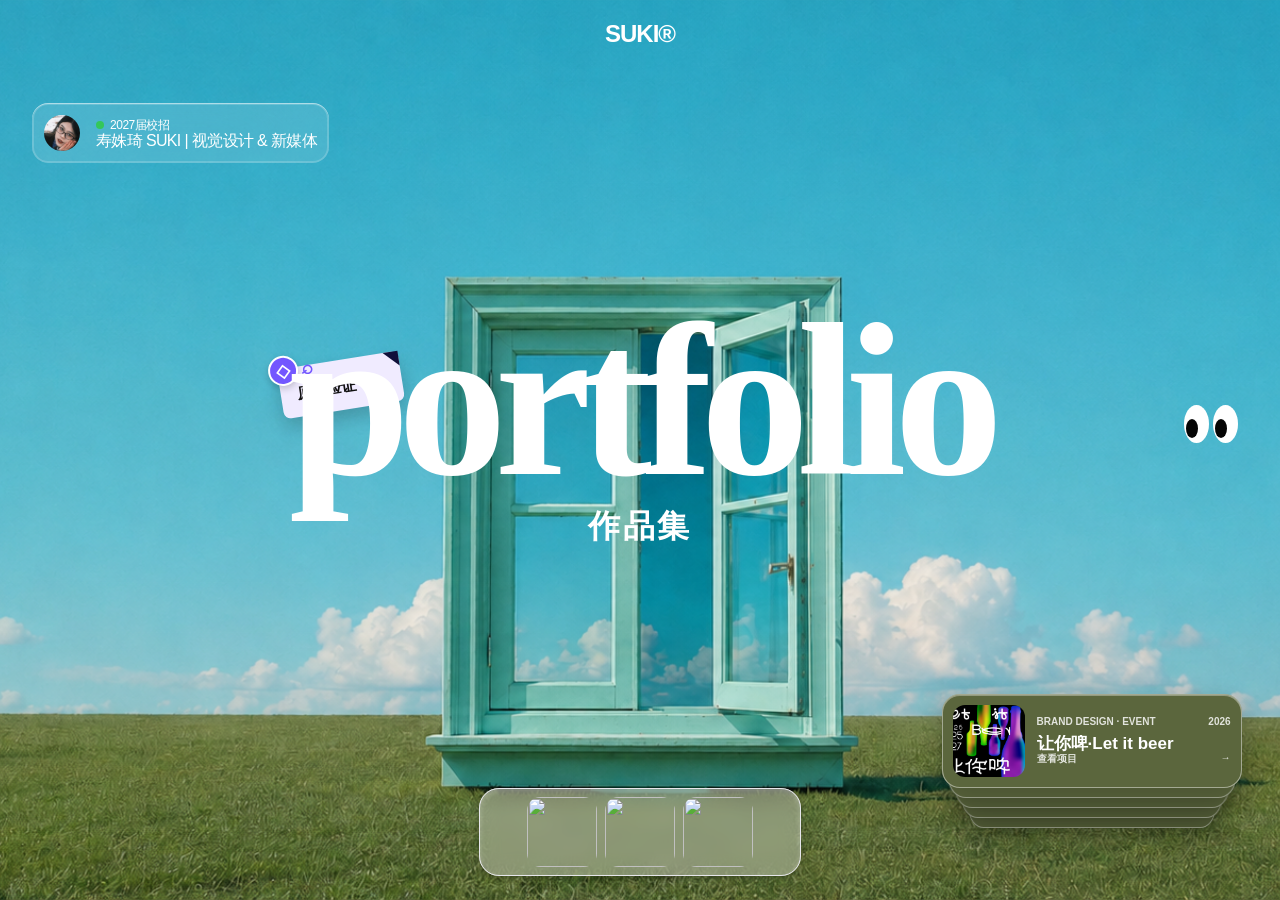
==== commit 92f23a42: "feat: add fifth placeholder project card with case detail pages" ====
--- a/index.html
+++ b/index.html
@@ -2419,6 +2419,17 @@
 					tools: "AI / Figma",
 					pages: Array.from({ length: 6 }, (_, index) => `./assets/lumi-case-study/page-${index + 1}.jpg`),
 				},
+				{
+					title: "占位项目 · Placeholder",
+					category: "COMING SOON · PLACEHOLDER",
+					description: "占位案例：新版块用于预留下一个项目位置，封面与内容页均为占位图，待项目定稿后替换。",
+					image: "./assets/placeholder-project/cover.png",
+					client: "占位项目（待定）",
+					year: "2026",
+					role: "待定",
+					tools: "待定",
+					pages: Array.from({ length: 6 }, (_, index) => `./assets/placeholder-project/page-${index + 1}.png`),
+				},
 			]
 			let previousCaseFocus = null
 
